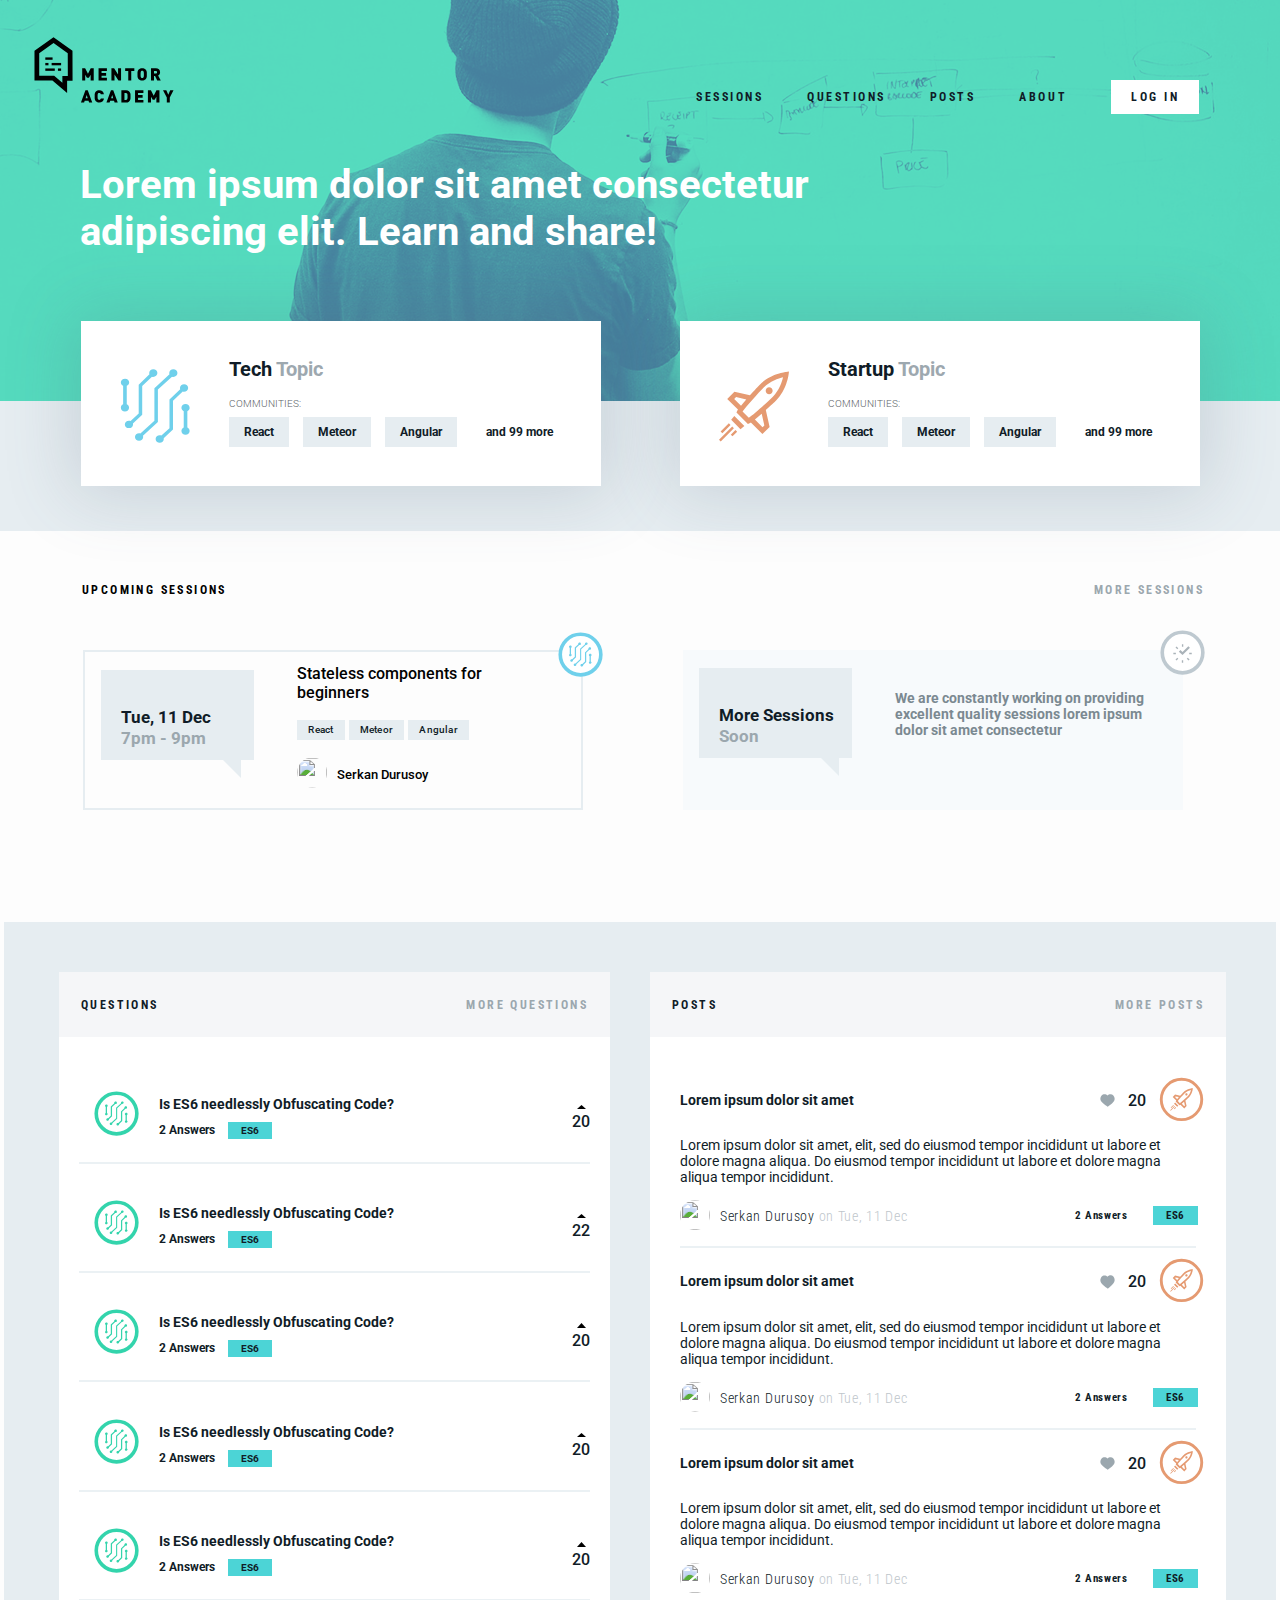
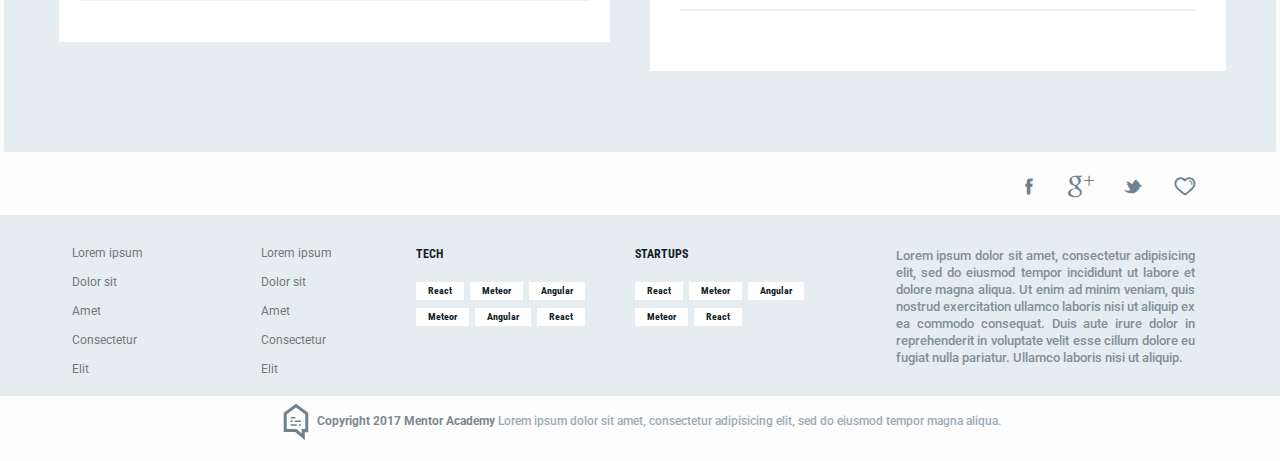
==== html-preview/index.html @ b0929d5f "All fixed. Till the possible help from Michal" ====
<html>
  <head>
    <meta charset="utf-8">
    <meta http-equiv="X-UA-Compatible" content="IE=edge">
    <meta name="viewport" content="width=device-width, initial-scale=1">

    <title>MentorAcademy prototype v4</title>
    <meta name="description" content="MentorAcademy's HTML prototype v4">

    <link rel="stylesheet" href="../css/style.css">

  </head>

  <body>
<header class="layout--header container-fluid">
  <div class="container-fluid">
    <div class="row">
      <div class="col-xs-12 col-sm-5">
        <div class="box">
          <a href="/" class="logo" title="Home"></a>
        </div>
      </div>
      <div class="col-sm-7 col-xs-12">
        <div class="box">
          <nav class="nav-horizontal">
            <a class="nav-horizontal__link" href="#">sessions</a>
            <a class="nav-horizontal__link" href="#">questions</a>
            <a class="nav-horizontal__link" href="#">posts</a>
            <a class="nav-horizontal__link" href="#">about</a>
            <a class="nav-horizontal__link" id="head_login" href="#">log in</a>
          </nav>
        </div>
      </div>
    </div>
    <div class="row">
      <div class="col-lg-9 col-md-10 col-sm-12 col-xs-12">
        <p id="slogan">Lorem ipsum dolor sit amet consectetur adipiscing elit. Learn and share!</p>
      </div>
    </div>
  </div>
</header>

<div class="container-fluid header_bottom">
  <div class="internal">
    <!-- <div class=""> -->
      <div class="row">
        <div class="col-lg-5 col-md-5 col-sm-5 col-xs-12 col-md-offset-1 col-sm-offset-1 col-xs-offset-0 header_info_box left">
            <img src="../images/svg/icon1.svg" />
            <h2>Tech <span>Topic</span></h2>
            <p>communities:</p>
            <ul>
              <li class="tra">React</li>
              <li class="tra">Meteor</li>
              <li class="tra">Angular</li>
              <li class="tra">and 99 more</li>
            </ul>
        </div>
        <div class="col-lg-5 col-md-5 col-sm-5 col-xs-12 header_info_box right">
              <img src="../images/svg/icon2.svg" />
              <h2>Startup <span>Topic</span></h2>
              <p>communities:</p>
              <ul>
                <li class="tra">React</li>
                <li class="tra">Meteor</li>
                <li class="tra">Angular</li>
                <li class="tra">and 99 more</li>
              </ul>
        </div>
      </div>
    </div>
  </div>

<main class="container-fluid">

  <div class="container-fluid">
  <!-- <div class="row middle-sm sessions-nav"> -->
    <div class="row sessions-nav">
      <div class="col-lg-6 col-md-6 col-sm-6 col-xs-6 left">
        <span>upcoming sessions</span>
      </div>
      <div class="col-lg-6 col-md-6 col-sm-6 col-sm-offset-5 col-xs-6 text-right right">
        <span>more sessions</span>
      </div>
    </div>

    <div class="row">
      <div class="col-md-5 col-sm-5 s-block-left">
        <div class="col-md-12">
          <img src="../images/svg/icon3.svg" alt="" class="icon" />
          <div class="balloon">
            <p>Tue, 11 Dec <br /><span>7pm - 9pm</span></p>
          </div>
          <div class="info">
            <h4>Stateless components for beginners</h4>
            <ul>
              <li>react</li>
              <li>meteor</li>
              <li>angular</li>
            </ul>
            <div class="author">
              <img src="https://s3-us-west-2.amazonaws.com/s.cdpn.io/3/Harry-Potter-1-.jpg" alt="" class="avatar" />
              <p class="author">Serkan Durusoy</p>
            </div>
          </div>
        </div>
      </div>

        <div class="col-md-5 col-md-offset-1 col-sm-5 s-block-right">
          <div class="col-md-12">
          <img src="../images/svg/icon4.svg" alt="" class="icon" />
          <div class="balloon">
            <p>More Sessions<br /><span>Soon</span></p>
          </div>
          <div class="info">
            <p>We are constantly working on providing excellent quality sessions lorem ipsum dolor sit amet consectetur</p>
          </div>
      </div>
      </div>

    </div>
  </div>

  <div class="container-fluid layout--content">
      <div class="box">
          <div class="row">
            <!-- QUESTIONS block -->
            <div class="qp-block col-lg-6 col-md-6 col-sm-6 col-xs-12">
              <div class="qp-l-block">
                <div class="header">
                  <p class="left">questions</p>
                  <p class="right">more questions</p>
                </div>

                <ul class="questions--list">
                  <li class="q--item">
                    <div class="icon">
                      <img src="../images/svg/icon5.svg" alt="" />
                    </div>
                    <div class="content">
                      <p class="q-title">Is ES6 needlessly Obfuscating Code?</p>
                      <p class="q-answers">2 Answers <span>ES6</span></p>
                    </div>
                    <div class="vote">
                        <img src="../images/svg/vote_up.svg" alt="">
                        <p>20</p>
                    </div>
                  </li>
                  <li class="q--item">
                    <div class="icon">
                      <img src="../images/svg/icon5.svg" alt="" />
                    </div>
                    <div class="content">
                      <p class="q-title">Is ES6 needlessly Obfuscating Code?</p>
                      <p class="q-answers">2 Answers <span>ES6</span></p>
                    </div>
                    <div class="vote">
                        <img src="../images/svg/vote_up.svg" alt="">
                        <p>22</p>
                    </div>
                  </li>
                  <li class="q--item">
                    <div class="icon">
                      <img src="../images/svg/icon5.svg" alt="" />
                    </div>
                    <div class="content">
                      <p class="q-title">Is ES6 needlessly Obfuscating Code?</p>
                      <p class="q-answers">2 Answers <span>ES6</span></p>
                    </div>
                    <div class="vote">
                        <img src="../images/svg/vote_up.svg" alt="">
                        <p>20</p>
                    </div>
                  </li>
                  <li class="q--item">
                    <div class="icon">
                      <img src="../images/svg/icon5.svg" alt="" />
                    </div>
                    <div class="content">
                      <p class="q-title">Is ES6 needlessly Obfuscating Code?</p>
                      <p class="q-answers">2 Answers <span>ES6</span></p>
                    </div>
                    <div class="vote">
                        <img src="../images/svg/vote_up.svg" alt="">
                        <p>20</p>
                    </div>
                  </li>
                  <li class="q--item">
                    <div class="icon">
                      <img src="../images/svg/icon5.svg" alt="" />
                    </div>
                    <div class="content">
                      <p class="q-title">Is ES6 needlessly Obfuscating Code?</p>
                      <p class="q-answers">2 Answers <span>ES6</span></p>
                    </div>
                    <div class="vote">
                        <img src="../images/svg/vote_up.svg" alt="">
                        <p>20</p>
                    </div>
                  </li>

                </ul>

              </div>
            </div>

            <!-- POSTS block -->
            <div class="qp-block col-lg-6 col-md-6 col-sm-6 col-xs-12">
              <div class="qp-r-block">
                <div class="header">
                  <p class="left">posts</p>
                  <p class="right">more posts</p>
                </div>

                <ul class="posts--list">
                  <li class="p--item">
                    <div class="content new_version">
                      <div class="row">
                        <div class="col-xs-12 col-sm-6 col-md-9"><p class="p-title">Lorem ipsum dolor sit amet</p></div>
                        <div class="col-xs-12 col-sm-6 col-md-3 upper_infogroup">
                          <!-- <div class="heart"><img src="../images/svg/heart.svg" /></div>
                          <div class="count"><span>20</span></div>
                          <div class="icon"><img src="../images/svg/icon6.svg" alt="" /></div> -->
                          <span class="right_upper_block">
                            <span class="heart"><img src="../images/svg/heart.svg" /></span>
                            <span class="count">20</span>
                            <span class="icon"><img src="../images/svg/icon6.svg" alt="" /></span>
                          </span>

                        </div>
                      </div>
                      <div class="row">
                        <div class="col-xs-12 col-sm-12 col-md-12 col-lg-12">
                          <p class="p-descr">Lorem ipsum dolor sit amet, elit, sed do eiusmod tempor incididunt ut labore et dolore magna aliqua. Do eiusmod tempor incididunt ut labore et dolore magna aliqua tempor incididunt.</p>
                        </div>
                      </div>
                      <div class="row">
                        <div class="col-xs-12 col-sm-12 col-md-12 col-lg-12">
                          <div class="bottom">
                            <img src="https://s3-us-west-2.amazonaws.com/s.cdpn.io/3/Harry-Potter-1-.jpg" alt="" class="avatar" />
                            <p class="author">Serkan Durusoy <span class="date">on Tue, 11 Dec</span><span class="combo"><span class="answers">2 Answers</span><span class="tags">es6</span></span></p>
                          </div>
                        </div>
                      </div>

                    </div>
                  </li>
                  <li class="p--item">
                    <div class="content new_version">
                      <div class="row">
                        <div class="col-xs-12 col-sm-6 col-md-9"><p class="p-title">Lorem ipsum dolor sit amet</p></div>
                        <div class="col-xs-12 col-sm-6 col-md-3 upper_infogroup">
                          <span class="right_upper_block">
                            <span class="heart"><img src="../images/svg/heart.svg" /></span>
                            <span class="count">20</span>
                            <span class="icon"><img src="../images/svg/icon6.svg" alt="" /></span>
                          </span>

                        </div>
                      </div>
                      <div class="row">
                        <div class="col-xs-12 col-sm-12 col-md-12 col-lg-12">
                          <p class="p-descr">Lorem ipsum dolor sit amet, elit, sed do eiusmod tempor incididunt ut labore et dolore magna aliqua. Do eiusmod tempor incididunt ut labore et dolore magna aliqua tempor incididunt.</p>
                        </div>
                      </div>
                      <div class="row">
                        <div class="col-xs-12 col-sm-12 col-md-12 col-lg-12">
                          <div class="bottom">
                            <img src="https://s3-us-west-2.amazonaws.com/s.cdpn.io/3/Harry-Potter-1-.jpg" alt="" class="avatar" />
                            <p class="author">Serkan Durusoy <span class="date">on Tue, 11 Dec</span><span class="combo"><span class="answers">2 Answers</span><span class="tags">es6</span></span></p>
                          </div>
                        </div>
                      </div>

                    </div>
                  </li>
                  <li class="p--item">
                    <div class="content new_version">
                      <div class="row">
                        <div class="col-xs-12 col-sm-6 col-md-9"><p class="p-title">Lorem ipsum dolor sit amet</p></div>
                        <div class="col-xs-12 col-sm-6 col-md-3 upper_infogroup">
                          <span class="right_upper_block">
                            <span class="heart"><img src="../images/svg/heart.svg" /></span>
                            <span class="count">20</span>
                            <span class="icon"><img src="../images/svg/icon6.svg" alt="" /></span>
                          </span>

                        </div>
                      </div>
                      <div class="row">
                        <div class="col-xs-12 col-sm-12 col-md-12 col-lg-12">
                          <p class="p-descr">Lorem ipsum dolor sit amet, elit, sed do eiusmod tempor incididunt ut labore et dolore magna aliqua. Do eiusmod tempor incididunt ut labore et dolore magna aliqua tempor incididunt.</p>
                        </div>
                      </div>
                      <div class="row">
                        <div class="col-xs-12 col-sm-12 col-md-12 col-lg-12">
                          <div class="bottom">
                            <img src="https://s3-us-west-2.amazonaws.com/s.cdpn.io/3/Harry-Potter-1-.jpg" alt="" class="avatar" />
                            <p class="author">Serkan Durusoy <span class="date">on Tue, 11 Dec</span><span class="combo"><span class="answers">2 Answers</span><span class="tags">es6</span></span></p>
                          </div>
                        </div>
                      </div>

                    </div>
                  </li>


                </ul>

            </div>
            <!--  end of POSTS block -->
          </div>
          </div>

      </div>

  </div>

</main>

<!-- <div class="designs designs--index"></div> -->

<div class="container-fluid">
  <div class="row">
      <div class="col-lg-offset-9 col-lg-3 col-md-offset-9 col-md-3 col-sm-offset-7 col-sm-5 col-xs-12">
        <nav class="social-links">
          <a href="https://www.facebook.com/" class="social-links__link" target="_blank">
            <i class="icon icon--social-facebook"></i>
          </a>
          <a href="https://plus.google.com/" class="social-links__link" target="_blank">
            <i class="icon icon--social-gplus"></i>
          </a>
          <a href="https://twitter.com/" class="social-links__link" target="_blank">
            <i class="icon icon--social-twitter"></i>
          </a>
          <a href="https://vimeo.com/" class="social-links__link" target="_blank">
            <i class="icon icon--heart"></i>
          </a>
        </nav>
  </div>
</div>
</div>

<footer class="layout--footer">
  <div class="container-fluid footer_internal">
    <div class="row">
      <!-- <nav class="nav-vertical col-xs-6 col-sm-2 col-md-2 col-lg-1 col-sm-offset-1 col-md-offset-0 col-lg-offset-0"> -->
      <nav class="nav-vertical first col-xs-6 col-sm-2 col-md-2 col-lg-1">
        <a class="nav-vertical__link" href="#">Lorem ipsum</a>
        <a class="nav-vertical__link" href="#">Dolor sit</a>
        <a class="nav-vertical__link" href="#">Amet</a>
        <a class="nav-vertical__link" href="#">Consectetur</a>
        <a class="nav-vertical__link" href="#">Elit</a>
      </nav>
      <nav class="nav-vertical second col-xs-6 col-sm-2 col-md-2 col-lg-1 col-lg-offset-1">
        <a class="nav-vertical__link" href="#">Lorem ipsum</a>
        <a class="nav-vertical__link" href="#">Dolor sit</a>
        <a class="nav-vertical__link" href="#">Amet</a>
        <a class="nav-vertical__link" href="#">Consectetur</a>
        <a class="nav-vertical__link" href="#">Elit</a>
      </nav>
      <div class="footer_tag_box tech col-xs-6 col-sm-2 col-md-2 col-lg-2 col-lg-offset-1">
        <h4>tech</h4>
        <ul>
          <li class="trr">React</li>
          <li class="trr">Meteor</li>
          <li class="trr">Angular</li>
          <li class="trr">Meteor</li>
          <li class="trr">Angular</li>
          <li class="trr">React</li>
        </ul>
      </div>
      <div class="footer_tag_box startup col-xs-6 col-sm-2 col-md-2 col-lg-2">
        <h4>startups</h4>
        <ul>
          <li class="trr">React</li>
          <li class="trr">Meteor</li>
          <li class="trr">Angular</li>
          <li class="trr">Meteor</li>
          <li class="trr">React</li>
        </ul>
      </div>
      <div class="col-xs-12 col-sm-12 col-md-12 col-lg-4 footer_paragraph">
      <div id="row">
          <div id="footer_right_par" class="col-lg-offset-2 col-lg-10">
              <p>Lorem ipsum dolor sit amet, consectetur adipisicing elit, sed do eiusmod tempor incididunt ut labore et dolore magna aliqua. Ut enim ad minim veniam, quis nostrud exercitation ullamco laboris nisi ut aliquip ex ea commodo consequat. Duis aute irure dolor in reprehenderit in voluptate velit esse cillum dolore eu fugiat nulla pariatur. Ullamco laboris nisi ut aliquip.</p>
          </div>
        </div>
      </div>
    </div>
  </div>
</footer>

<div class="container-fluid text-center">
  <div class="row">
    <div class="col-sm-12 col-xm-12 col-md-12 col-lg-12">
      <p id="copyright"><img id="footer_logo" src="../images/svg/ma_logo_icon.svg" alt=""><span>Copyright 2017 Mentor Academy</span> Lorem ipsum dolor sit amet, consectetur adipisicing elit, sed do eiusmod tempor magna aliqua.</p>
    </div>
  </div>
</div>
    <script>document.write('<script src="http://' + (location.host || 'localhost').split(':')[0] + ':35729/livereload.js?snipver=1"></' + 'script>')</script>
    <script src="../js/design-toggler.js"></script>
  </body>
</html>
---- css/style.css ----
@import "https://cdnjs.cloudflare.com/ajax/libs/normalize/4.2.0/normalize.min.css";@import url(https://fonts.googleapis.com/css?family=Roboto:300,400,500,700&subset=latin,greek,greek-ext);@import url(https://fonts.googleapis.com/css?family=Roboto+Condensed:400,300&subset=latin,greek);@import url(https://fonts.googleapis.com/css?family=Roboto+Slab:400,700&subset=latin,greek-ext,greek);.clearfix{clear:both;position:relative}.center-block{display:block;margin-left:auto;margin-right:auto}.pull-right{float:right !important}.pull-left{float:left !important}.text-left{text-align:left}.text-right{text-align:right}.text-center{text-align:center}.text-justify{text-align:justify}.hidden{display:none}.full-width{width:100%}.inline *{display:inline !important}@-ms-viewport{width:device-width}.visible-xs{display:none !important}.visible-sm{display:none !important}.visible-md{display:none !important}.visible-lg{display:none !important}.visible-xs-block,.visible-xs-inline,.visible-xs-inline-block,.visible-sm-block,.visible-sm-inline,.visible-sm-inline-block,.visible-md-block,.visible-md-inline,.visible-md-inline-block,.visible-lg-block,.visible-lg-inline,.visible-lg-inline-block{display:none !important}@media (max-width: 47em){.visible-xs{display:block !important}table.visible-xs{display:table !important}tr.visible-xs{display:table-row !important}th.visible-xs,td.visible-xs{display:table-cell !important}}@media (max-width: 47em){.visible-xs-block{display:block !important}}@media (max-width: 47em){.visible-xs-inline{display:inline !important}}@media (max-width: 47em){.visible-xs-inline-block{display:inline-block !important}}@media (min-width: 48em) and (max-width: 61em){.visible-sm{display:block !important}table.visible-sm{display:table !important}tr.visible-sm{display:table-row !important}th.visible-sm,td.visible-sm{display:table-cell !important}}@media (min-width: 48em) and (max-width: 61em){.visible-sm-block{display:block !important}}@media (min-width: 48em) and (max-width: 61em){.visible-sm-inline{display:inline !important}}@media (min-width: 48em) and (max-width: 61em){.visible-sm-inline-block{display:inline-block !important}}@media (min-width: 62em) and (max-width: 74em){.visible-md{display:block !important}table.visible-md{display:table !important}tr.visible-md{display:table-row !important}th.visible-md,td.visible-md{display:table-cell !important}}@media (min-width: 62em) and (max-width: 74em){.visible-md-block{display:block !important}}@media (min-width: 62em) and (max-width: 74em){.visible-md-inline{display:inline !important}}@media (min-width: 62em) and (max-width: 74em){.visible-md-inline-block{display:inline-block !important}}@media (min-width: 75em){.visible-lg{display:block !important}table.visible-lg{display:table !important}tr.visible-lg{display:table-row !important}th.visible-lg,td.visible-lg{display:table-cell !important}}@media (min-width: 75em){.visible-lg-block{display:block !important}}@media (min-width: 75em){.visible-lg-inline{display:inline !important}}@media (min-width: 75em){.visible-lg-inline-block{display:inline-block !important}}@media (max-width: 47em){.hidden-xs{display:none !important}}@media (min-width: 48em) and (max-width: 61em){.hidden-sm{display:none !important}}@media (min-width: 62em) and (max-width: 74em){.hidden-md{display:none !important}}@media (min-width: 75em){.hidden-lg{display:none !important}}@media (max-width: 47em){.pull-xs-left{float:left !important}.pull-xs-right{float:right}.text-xs-left{text-align:left}.text-xs-right{text-align:right}.text-xs-center{text-align:center}.text-xs-justify{text-align:justify}}@media (min-width: 48em) and (max-width: 61em){.pull-sm-left{float:left !important}.pull-sm-right{float:right}.text-sm-left{text-align:left}.text-sm-right{text-align:right}.text-sm-center{text-align:center}.text-sm-justify{text-align:justify}}@media (min-width: 62em) and (max-width: 74em){.pull-md-left{float:left !important}.pull-md-right{float:right}.text-md-left{text-align:left}.text-md-right{text-align:right}.text-md-center{text-align:center}.text-md-justify{text-align:justify}}@media (min-width: 75em){.pull-lg-left{float:left !important}.pull-lg-right{float:right}.text-lg-left{text-align:left}.text-lg-right{text-align:right}.text-lg-center{text-align:center}.text-lg-justify{text-align:justify}}.wrapper{-webkit-box-sizing:border-box;box-sizing:border-box;max-width:1600px;margin:0 auto}.container-fluid{margin-right:auto;margin-left:auto;padding-right:1.5rem;padding-left:1.5rem}.row{-webkit-box-sizing:border-box;box-sizing:border-box;display:-webkit-box;display:-webkit-flex;display:-moz-flex;display:-ms-flexbox;display:flex;-webkit-box-flex:0;-webkit-flex:0 1 auto;-moz-flex:0 1 auto;-ms-flex:0 1 auto;flex:0 1 auto;-webkit-box-direction:normal;-webkit-box-orient:horizontal;-webkit-flex-direction:row;-moz-flex-direction:row;-ms-flex-direction:row;flex-direction:row;-webkit-flex-wrap:wrap;-ms-flex-wrap:wrap;flex-wrap:wrap;margin-right:-.5rem;margin-left:-.5rem}.row.reverse{-webkit-box-direction:reverse;-webkit-box-orient:horizontal;-webkit-flex-direction:row-reverse;-moz-flex-direction:row-reverse;-ms-flex-direction:row-reverse;flex-direction:row-reverse}.col.reverse{-webkit-box-direction:reverse;-webkit-box-orient:vertical;-webkit-flex-direction:column-reverse;-moz-flex-direction:column-reverse;-ms-flex-direction:column-reverse;flex-direction:column-reverse}.col-xs{-webkit-box-sizing:border-box;box-sizing:border-box;-webkit-box-flex:0;-webkit-flex-grow:0;-moz-flex-grow:0;-ms-flex-positive:0;flex-grow:0;-webkit-flex-shrink:0;-ms-flex-negative:0;flex-shrink:0;padding-right:.5rem;padding-left:.5rem;-webkit-flex-basis:auto;-ms-flex-preferred-size:auto;flex-basis:auto}.col-xs-1{-webkit-box-sizing:border-box;box-sizing:border-box;-webkit-box-flex:0;-webkit-flex-grow:0;-moz-flex-grow:0;-ms-flex-positive:0;flex-grow:0;-webkit-flex-shrink:0;-ms-flex-negative:0;flex-shrink:0;padding-right:.5rem;padding-left:.5rem;-webkit-flex-basis:8.33333%;-ms-flex-preferred-size:8.33333%;flex-basis:8.33333%;max-width:8.33333%}.col-xs-2{-webkit-box-sizing:border-box;box-sizing:border-box;-webkit-box-flex:0;-webkit-flex-grow:0;-moz-flex-grow:0;-ms-flex-positive:0;flex-grow:0;-webkit-flex-shrink:0;-ms-flex-negative:0;flex-shrink:0;padding-right:.5rem;padding-left:.5rem;-webkit-flex-basis:16.66667%;-ms-flex-preferred-size:16.66667%;flex-basis:16.66667%;max-width:16.66667%}.col-xs-3{-webkit-box-sizing:border-box;box-sizing:border-box;-webkit-box-flex:0;-webkit-flex-grow:0;-moz-flex-grow:0;-ms-flex-positive:0;flex-grow:0;-webkit-flex-shrink:0;-ms-flex-negative:0;flex-shrink:0;padding-right:.5rem;padding-left:.5rem;-webkit-flex-basis:25%;-ms-flex-preferred-size:25%;flex-basis:25%;max-width:25%}.col-xs-4{-webkit-box-sizing:border-box;box-sizing:border-box;-webkit-box-flex:0;-webkit-flex-grow:0;-moz-flex-grow:0;-ms-flex-positive:0;flex-grow:0;-webkit-flex-shrink:0;-ms-flex-negative:0;flex-shrink:0;padding-right:.5rem;padding-left:.5rem;-webkit-flex-basis:33.33333%;-ms-flex-preferred-size:33.33333%;flex-basis:33.33333%;max-width:33.33333%}.col-xs-5{-webkit-box-sizing:border-box;box-sizing:border-box;-webkit-box-flex:0;-webkit-flex-grow:0;-moz-flex-grow:0;-ms-flex-positive:0;flex-grow:0;-webkit-flex-shrink:0;-ms-flex-negative:0;flex-shrink:0;padding-right:.5rem;padding-left:.5rem;-webkit-flex-basis:41.66667%;-ms-flex-preferred-size:41.66667%;flex-basis:41.66667%;max-width:41.66667%}.col-xs-6{-webkit-box-sizing:border-box;box-sizing:border-box;-webkit-box-flex:0;-webkit-flex-grow:0;-moz-flex-grow:0;-ms-flex-positive:0;flex-grow:0;-webkit-flex-shrink:0;-ms-flex-negative:0;flex-shrink:0;padding-right:.5rem;padding-left:.5rem;-webkit-flex-basis:50%;-ms-flex-preferred-size:50%;flex-basis:50%;max-width:50%}.col-xs-7{-webkit-box-sizing:border-box;box-sizing:border-box;-webkit-box-flex:0;-webkit-flex-grow:0;-moz-flex-grow:0;-ms-flex-positive:0;flex-grow:0;-webkit-flex-shrink:0;-ms-flex-negative:0;flex-shrink:0;padding-right:.5rem;padding-left:.5rem;-webkit-flex-basis:58.33333%;-ms-flex-preferred-size:58.33333%;flex-basis:58.33333%;max-width:58.33333%}.col-xs-8{-webkit-box-sizing:border-box;box-sizing:border-box;-webkit-box-flex:0;-webkit-flex-grow:0;-moz-flex-grow:0;-ms-flex-positive:0;flex-grow:0;-webkit-flex-shrink:0;-ms-flex-negative:0;flex-shrink:0;padding-right:.5rem;padding-left:.5rem;-webkit-flex-basis:66.66667%;-ms-flex-preferred-size:66.66667%;flex-basis:66.66667%;max-width:66.66667%}.col-xs-9{-webkit-box-sizing:border-box;box-sizing:border-box;-webkit-box-flex:0;-webkit-flex-grow:0;-moz-flex-grow:0;-ms-flex-positive:0;flex-grow:0;-webkit-flex-shrink:0;-ms-flex-negative:0;flex-shrink:0;padding-right:.5rem;padding-left:.5rem;-webkit-flex-basis:75%;-ms-flex-preferred-size:75%;flex-basis:75%;max-width:75%}.col-xs-10{-webkit-box-sizing:border-box;box-sizing:border-box;-webkit-box-flex:0;-webkit-flex-grow:0;-moz-flex-grow:0;-ms-flex-positive:0;flex-grow:0;-webkit-flex-shrink:0;-ms-flex-negative:0;flex-shrink:0;padding-right:.5rem;padding-left:.5rem;-webkit-flex-basis:83.33333%;-ms-flex-preferred-size:83.33333%;flex-basis:83.33333%;max-width:83.33333%}.col-xs-11{-webkit-box-sizing:border-box;box-sizing:border-box;-webkit-box-flex:0;-webkit-flex-grow:0;-moz-flex-grow:0;-ms-flex-positive:0;flex-grow:0;-webkit-flex-shrink:0;-ms-flex-negative:0;flex-shrink:0;padding-right:.5rem;padding-left:.5rem;-webkit-flex-basis:91.66667%;-ms-flex-preferred-size:91.66667%;flex-basis:91.66667%;max-width:91.66667%}.col-xs-12{-webkit-box-sizing:border-box;box-sizing:border-box;-webkit-box-flex:0;-webkit-flex-grow:0;-moz-flex-grow:0;-ms-flex-positive:0;flex-grow:0;-webkit-flex-shrink:0;-ms-flex-negative:0;flex-shrink:0;padding-right:.5rem;padding-left:.5rem;-webkit-flex-basis:100%;-ms-flex-preferred-size:100%;flex-basis:100%;max-width:100%}.col-xs-offset-1{-webkit-box-sizing:border-box;box-sizing:border-box;-webkit-box-flex:0;-webkit-flex-grow:0;-moz-flex-grow:0;-ms-flex-positive:0;flex-grow:0;-webkit-flex-shrink:0;-ms-flex-negative:0;flex-shrink:0;padding-right:.5rem;padding-left:.5rem;margin-left:8.33333%}.col-xs-offset-2{-webkit-box-sizing:border-box;box-sizing:border-box;-webkit-box-flex:0;-webkit-flex-grow:0;-moz-flex-grow:0;-ms-flex-positive:0;flex-grow:0;-webkit-flex-shrink:0;-ms-flex-negative:0;flex-shrink:0;padding-right:.5rem;padding-left:.5rem;margin-left:16.66667%}.col-xs-offset-3{-webkit-box-sizing:border-box;box-sizing:border-box;-webkit-box-flex:0;-webkit-flex-grow:0;-moz-flex-grow:0;-ms-flex-positive:0;flex-grow:0;-webkit-flex-shrink:0;-ms-flex-negative:0;flex-shrink:0;padding-right:.5rem;padding-left:.5rem;margin-left:25%}.col-xs-offset-4{-webkit-box-sizing:border-box;box-sizing:border-box;-webkit-box-flex:0;-webkit-flex-grow:0;-moz-flex-grow:0;-ms-flex-positive:0;flex-grow:0;-webkit-flex-shrink:0;-ms-flex-negative:0;flex-shrink:0;padding-right:.5rem;padding-left:.5rem;margin-left:33.33333%}.col-xs-offset-5{-webkit-box-sizing:border-box;box-sizing:border-box;-webkit-box-flex:0;-webkit-flex-grow:0;-moz-flex-grow:0;-ms-flex-positive:0;flex-grow:0;-webkit-flex-shrink:0;-ms-flex-negative:0;flex-shrink:0;padding-right:.5rem;padding-left:.5rem;margin-left:41.66667%}.col-xs-offset-6{-webkit-box-sizing:border-box;box-sizing:border-box;-webkit-box-flex:0;-webkit-flex-grow:0;-moz-flex-grow:0;-ms-flex-positive:0;flex-grow:0;-webkit-flex-shrink:0;-ms-flex-negative:0;flex-shrink:0;padding-right:.5rem;padding-left:.5rem;margin-left:50%}.col-xs-offset-7{-webkit-box-sizing:border-box;box-sizing:border-box;-webkit-box-flex:0;-webkit-flex-grow:0;-moz-flex-grow:0;-ms-flex-positive:0;flex-grow:0;-webkit-flex-shrink:0;-ms-flex-negative:0;flex-shrink:0;padding-right:.5rem;padding-left:.5rem;margin-left:58.33333%}.col-xs-offset-8{-webkit-box-sizing:border-box;box-sizing:border-box;-webkit-box-flex:0;-webkit-flex-grow:0;-moz-flex-grow:0;-ms-flex-positive:0;flex-grow:0;-webkit-flex-shrink:0;-ms-flex-negative:0;flex-shrink:0;padding-right:.5rem;padding-left:.5rem;margin-left:66.66667%}.col-xs-offset-9{-webkit-box-sizing:border-box;box-sizing:border-box;-webkit-box-flex:0;-webkit-flex-grow:0;-moz-flex-grow:0;-ms-flex-positive:0;flex-grow:0;-webkit-flex-shrink:0;-ms-flex-negative:0;flex-shrink:0;padding-right:.5rem;padding-left:.5rem;margin-left:75%}.col-xs-offset-10{-webkit-box-sizing:border-box;box-sizing:border-box;-webkit-box-flex:0;-webkit-flex-grow:0;-moz-flex-grow:0;-ms-flex-positive:0;flex-grow:0;-webkit-flex-shrink:0;-ms-flex-negative:0;flex-shrink:0;padding-right:.5rem;padding-left:.5rem;margin-left:83.33333%}.col-xs-offset-11{-webkit-box-sizing:border-box;box-sizing:border-box;-webkit-box-flex:0;-webkit-flex-grow:0;-moz-flex-grow:0;-ms-flex-positive:0;flex-grow:0;-webkit-flex-shrink:0;-ms-flex-negative:0;flex-shrink:0;padding-right:.5rem;padding-left:.5rem;margin-left:91.66667%}.col-xs-offset-12{-webkit-box-sizing:border-box;box-sizing:border-box;-webkit-box-flex:0;-webkit-flex-grow:0;-moz-flex-grow:0;-ms-flex-positive:0;flex-grow:0;-webkit-flex-shrink:0;-ms-flex-negative:0;flex-shrink:0;padding-right:.5rem;padding-left:.5rem;margin-left:100%}.col-xs{-webkit-box-flex:1;-webkit-flex-grow:1;-moz-flex-grow:1;-ms-flex-positive:1;flex-grow:1;-webkit-flex-basis:0;-ms-flex-preferred-size:0;flex-basis:0;max-width:100%}.start-xs{-webkit-box-pack:start;-ms-flex-pack:start;-webkit-justify-content:flex-start;-moz-justify-content:flex-start;justify-content:flex-start;text-align:start}.center-xs{-webkit-box-pack:center;-ms-flex-pack:center;-webkit-justify-content:center;-moz-justify-content:center;justify-content:center;text-align:center}.end-xs{-webkit-box-pack:end;-ms-flex-pack:end;-webkit-justify-content:flex-end;-moz-justify-content:flex-end;justify-content:flex-end;text-align:end}.top-xs{-webkit-box-align:start;-ms-flex-align:start;-webkit-align-items:flex-start;-moz-align-items:flex-start;align-items:flex-start}.middle-xs{-webkit-box-align:center;-ms-flex-align:center;-webkit-align-items:center;-moz-align-items:center;align-items:center}.bottom-xs{-webkit-box-align:end;-ms-flex-align:end;-webkit-align-items:flex-end;-moz-align-items:flex-end;align-items:flex-end}.around-xs{-ms-flex-pack:distribute;-webkit-justify-content:space-around;-moz-justify-content:space-around;justify-content:space-around}.between-xs{-webkit-box-pack:justify;-ms-flex-pack:justify;-webkit-justify-content:space-between;-moz-justify-content:space-between;justify-content:space-between}.first-xs{-webkit-box-ordinal-group:0;-webkit-order:-1;-ms-flex-order:-1;order:-1}.last-xs{-webkit-box-ordinal-group:2;-webkit-order:1;-ms-flex-order:1;order:1}@media only screen and (min-width: 48em){.container{width:46rem}.col-sm{-webkit-box-sizing:border-box;box-sizing:border-box;-webkit-box-flex:0;-webkit-flex-grow:0;-moz-flex-grow:0;-ms-flex-positive:0;flex-grow:0;-webkit-flex-shrink:0;-ms-flex-negative:0;flex-shrink:0;padding-right:.5rem;padding-left:.5rem;-webkit-flex-basis:auto;-ms-flex-preferred-size:auto;flex-basis:auto}.col-sm-1{-webkit-box-sizing:border-box;box-sizing:border-box;-webkit-box-flex:0;-webkit-flex-grow:0;-moz-flex-grow:0;-ms-flex-positive:0;flex-grow:0;-webkit-flex-shrink:0;-ms-flex-negative:0;flex-shrink:0;padding-right:.5rem;padding-left:.5rem;-webkit-flex-basis:8.33333%;-ms-flex-preferred-size:8.33333%;flex-basis:8.33333%;max-width:8.33333%}.col-sm-2{-webkit-box-sizing:border-box;box-sizing:border-box;-webkit-box-flex:0;-webkit-flex-grow:0;-moz-flex-grow:0;-ms-flex-positive:0;flex-grow:0;-webkit-flex-shrink:0;-ms-flex-negative:0;flex-shrink:0;padding-right:.5rem;padding-left:.5rem;-webkit-flex-basis:16.66667%;-ms-flex-preferred-size:16.66667%;flex-basis:16.66667%;max-width:16.66667%}.col-sm-3{-webkit-box-sizing:border-box;box-sizing:border-box;-webkit-box-flex:0;-webkit-flex-grow:0;-moz-flex-grow:0;-ms-flex-positive:0;flex-grow:0;-webkit-flex-shrink:0;-ms-flex-negative:0;flex-shrink:0;padding-right:.5rem;padding-left:.5rem;-webkit-flex-basis:25%;-ms-flex-preferred-size:25%;flex-basis:25%;max-width:25%}.col-sm-4{-webkit-box-sizing:border-box;box-sizing:border-box;-webkit-box-flex:0;-webkit-flex-grow:0;-moz-flex-grow:0;-ms-flex-positive:0;flex-grow:0;-webkit-flex-shrink:0;-ms-flex-negative:0;flex-shrink:0;padding-right:.5rem;padding-left:.5rem;-webkit-flex-basis:33.33333%;-ms-flex-preferred-size:33.33333%;flex-basis:33.33333%;max-width:33.33333%}.col-sm-5{-webkit-box-sizing:border-box;box-sizing:border-box;-webkit-box-flex:0;-webkit-flex-grow:0;-moz-flex-grow:0;-ms-flex-positive:0;flex-grow:0;-webkit-flex-shrink:0;-ms-flex-negative:0;flex-shrink:0;padding-right:.5rem;padding-left:.5rem;-webkit-flex-basis:41.66667%;-ms-flex-preferred-size:41.66667%;flex-basis:41.66667%;max-width:41.66667%}.col-sm-6{-webkit-box-sizing:border-box;box-sizing:border-box;-webkit-box-flex:0;-webkit-flex-grow:0;-moz-flex-grow:0;-ms-flex-positive:0;flex-grow:0;-webkit-flex-shrink:0;-ms-flex-negative:0;flex-shrink:0;padding-right:.5rem;padding-left:.5rem;-webkit-flex-basis:50%;-ms-flex-preferred-size:50%;flex-basis:50%;max-width:50%}.col-sm-7{-webkit-box-sizing:border-box;box-sizing:border-box;-webkit-box-flex:0;-webkit-flex-grow:0;-moz-flex-grow:0;-ms-flex-positive:0;flex-grow:0;-webkit-flex-shrink:0;-ms-flex-negative:0;flex-shrink:0;padding-right:.5rem;padding-left:.5rem;-webkit-flex-basis:58.33333%;-ms-flex-preferred-size:58.33333%;flex-basis:58.33333%;max-width:58.33333%}.col-sm-8{-webkit-box-sizing:border-box;box-sizing:border-box;-webkit-box-flex:0;-webkit-flex-grow:0;-moz-flex-grow:0;-ms-flex-positive:0;flex-grow:0;-webkit-flex-shrink:0;-ms-flex-negative:0;flex-shrink:0;padding-right:.5rem;padding-left:.5rem;-webkit-flex-basis:66.66667%;-ms-flex-preferred-size:66.66667%;flex-basis:66.66667%;max-width:66.66667%}.col-sm-9{-webkit-box-sizing:border-box;box-sizing:border-box;-webkit-box-flex:0;-webkit-flex-grow:0;-moz-flex-grow:0;-ms-flex-positive:0;flex-grow:0;-webkit-flex-shrink:0;-ms-flex-negative:0;flex-shrink:0;padding-right:.5rem;padding-left:.5rem;-webkit-flex-basis:75%;-ms-flex-preferred-size:75%;flex-basis:75%;max-width:75%}.col-sm-10{-webkit-box-sizing:border-box;box-sizing:border-box;-webkit-box-flex:0;-webkit-flex-grow:0;-moz-flex-grow:0;-ms-flex-positive:0;flex-grow:0;-webkit-flex-shrink:0;-ms-flex-negative:0;flex-shrink:0;padding-right:.5rem;padding-left:.5rem;-webkit-flex-basis:83.33333%;-ms-flex-preferred-size:83.33333%;flex-basis:83.33333%;max-width:83.33333%}.col-sm-11{-webkit-box-sizing:border-box;box-sizing:border-box;-webkit-box-flex:0;-webkit-flex-grow:0;-moz-flex-grow:0;-ms-flex-positive:0;flex-grow:0;-webkit-flex-shrink:0;-ms-flex-negative:0;flex-shrink:0;padding-right:.5rem;padding-left:.5rem;-webkit-flex-basis:91.66667%;-ms-flex-preferred-size:91.66667%;flex-basis:91.66667%;max-width:91.66667%}.col-sm-12{-webkit-box-sizing:border-box;box-sizing:border-box;-webkit-box-flex:0;-webkit-flex-grow:0;-moz-flex-grow:0;-ms-flex-positive:0;flex-grow:0;-webkit-flex-shrink:0;-ms-flex-negative:0;flex-shrink:0;padding-right:.5rem;padding-left:.5rem;-webkit-flex-basis:100%;-ms-flex-preferred-size:100%;flex-basis:100%;max-width:100%}.col-sm-offset-1{-webkit-box-sizing:border-box;box-sizing:border-box;-webkit-box-flex:0;-webkit-flex-grow:0;-moz-flex-grow:0;-ms-flex-positive:0;flex-grow:0;-webkit-flex-shrink:0;-ms-flex-negative:0;flex-shrink:0;padding-right:.5rem;padding-left:.5rem;margin-left:8.33333%}.col-sm-offset-2{-webkit-box-sizing:border-box;box-sizing:border-box;-webkit-box-flex:0;-webkit-flex-grow:0;-moz-flex-grow:0;-ms-flex-positive:0;flex-grow:0;-webkit-flex-shrink:0;-ms-flex-negative:0;flex-shrink:0;padding-right:.5rem;padding-left:.5rem;margin-left:16.66667%}.col-sm-offset-3{-webkit-box-sizing:border-box;box-sizing:border-box;-webkit-box-flex:0;-webkit-flex-grow:0;-moz-flex-grow:0;-ms-flex-positive:0;flex-grow:0;-webkit-flex-shrink:0;-ms-flex-negative:0;flex-shrink:0;padding-right:.5rem;padding-left:.5rem;margin-left:25%}.col-sm-offset-4{-webkit-box-sizing:border-box;box-sizing:border-box;-webkit-box-flex:0;-webkit-flex-grow:0;-moz-flex-grow:0;-ms-flex-positive:0;flex-grow:0;-webkit-flex-shrink:0;-ms-flex-negative:0;flex-shrink:0;padding-right:.5rem;padding-left:.5rem;margin-left:33.33333%}.col-sm-offset-5{-webkit-box-sizing:border-box;box-sizing:border-box;-webkit-box-flex:0;-webkit-flex-grow:0;-moz-flex-grow:0;-ms-flex-positive:0;flex-grow:0;-webkit-flex-shrink:0;-ms-flex-negative:0;flex-shrink:0;padding-right:.5rem;padding-left:.5rem;margin-left:41.66667%}.col-sm-offset-6{-webkit-box-sizing:border-box;box-sizing:border-box;-webkit-box-flex:0;-webkit-flex-grow:0;-moz-flex-grow:0;-ms-flex-positive:0;flex-grow:0;-webkit-flex-shrink:0;-ms-flex-negative:0;flex-shrink:0;padding-right:.5rem;padding-left:.5rem;margin-left:50%}.col-sm-offset-7{-webkit-box-sizing:border-box;box-sizing:border-box;-webkit-box-flex:0;-webkit-flex-grow:0;-moz-flex-grow:0;-ms-flex-positive:0;flex-grow:0;-webkit-flex-shrink:0;-ms-flex-negative:0;flex-shrink:0;padding-right:.5rem;padding-left:.5rem;margin-left:58.33333%}.col-sm-offset-8{-webkit-box-sizing:border-box;box-sizing:border-box;-webkit-box-flex:0;-webkit-flex-grow:0;-moz-flex-grow:0;-ms-flex-positive:0;flex-grow:0;-webkit-flex-shrink:0;-ms-flex-negative:0;flex-shrink:0;padding-right:.5rem;padding-left:.5rem;margin-left:66.66667%}.col-sm-offset-9{-webkit-box-sizing:border-box;box-sizing:border-box;-webkit-box-flex:0;-webkit-flex-grow:0;-moz-flex-grow:0;-ms-flex-positive:0;flex-grow:0;-webkit-flex-shrink:0;-ms-flex-negative:0;flex-shrink:0;padding-right:.5rem;padding-left:.5rem;margin-left:75%}.col-sm-offset-10{-webkit-box-sizing:border-box;box-sizing:border-box;-webkit-box-flex:0;-webkit-flex-grow:0;-moz-flex-grow:0;-ms-flex-positive:0;flex-grow:0;-webkit-flex-shrink:0;-ms-flex-negative:0;flex-shrink:0;padding-right:.5rem;padding-left:.5rem;margin-left:83.33333%}.col-sm-offset-11{-webkit-box-sizing:border-box;box-sizing:border-box;-webkit-box-flex:0;-webkit-flex-grow:0;-moz-flex-grow:0;-ms-flex-positive:0;flex-grow:0;-webkit-flex-shrink:0;-ms-flex-negative:0;flex-shrink:0;padding-right:.5rem;padding-left:.5rem;margin-left:91.66667%}.col-sm-offset-12{-webkit-box-sizing:border-box;box-sizing:border-box;-webkit-box-flex:0;-webkit-flex-grow:0;-moz-flex-grow:0;-ms-flex-positive:0;flex-grow:0;-webkit-flex-shrink:0;-ms-flex-negative:0;flex-shrink:0;padding-right:.5rem;padding-left:.5rem;margin-left:100%}.col-sm{-webkit-box-flex:1;-webkit-flex-grow:1;-moz-flex-grow:1;-ms-flex-positive:1;flex-grow:1;-webkit-flex-basis:0;-ms-flex-preferred-size:0;flex-basis:0;max-width:100%}.start-sm{-webkit-box-pack:start;-ms-flex-pack:start;-webkit-justify-content:flex-start;-moz-justify-content:flex-start;justify-content:flex-start;text-align:start}.center-sm{-webkit-box-pack:center;-ms-flex-pack:center;-webkit-justify-content:center;-moz-justify-content:center;justify-content:center;text-align:center}.end-sm{-webkit-box-pack:end;-ms-flex-pack:end;-webkit-justify-content:flex-end;-moz-justify-content:flex-end;justify-content:flex-end;text-align:end}.top-sm{-webkit-box-align:start;-ms-flex-align:start;-webkit-align-items:flex-start;-moz-align-items:flex-start;align-items:flex-start}.middle-sm{-webkit-box-align:center;-ms-flex-align:center;-webkit-align-items:center;-moz-align-items:center;align-items:center}.bottom-sm{-webkit-box-align:end;-ms-flex-align:end;-webkit-align-items:flex-end;-moz-align-items:flex-end;align-items:flex-end}.around-sm{-ms-flex-pack:distribute;-webkit-justify-content:space-around;-moz-justify-content:space-around;justify-content:space-around}.between-sm{-webkit-box-pack:justify;-ms-flex-pack:justify;-webkit-justify-content:space-between;-moz-justify-content:space-between;justify-content:space-between}.first-sm{-webkit-box-ordinal-group:0;-webkit-order:-1;-ms-flex-order:-1;order:-1}.last-sm{-webkit-box-ordinal-group:2;-webkit-order:1;-ms-flex-order:1;order:1}}@media only screen and (min-width: 62em){.container{width:61rem}.col-md{-webkit-box-sizing:border-box;box-sizing:border-box;-webkit-box-flex:0;-webkit-flex-grow:0;-moz-flex-grow:0;-ms-flex-positive:0;flex-grow:0;-webkit-flex-shrink:0;-ms-flex-negative:0;flex-shrink:0;padding-right:.5rem;padding-left:.5rem;-webkit-flex-basis:auto;-ms-flex-preferred-size:auto;flex-basis:auto}.col-md-1{-webkit-box-sizing:border-box;box-sizing:border-box;-webkit-box-flex:0;-webkit-flex-grow:0;-moz-flex-grow:0;-ms-flex-positive:0;flex-grow:0;-webkit-flex-shrink:0;-ms-flex-negative:0;flex-shrink:0;padding-right:.5rem;padding-left:.5rem;-webkit-flex-basis:8.33333%;-ms-flex-preferred-size:8.33333%;flex-basis:8.33333%;max-width:8.33333%}.col-md-2{-webkit-box-sizing:border-box;box-sizing:border-box;-webkit-box-flex:0;-webkit-flex-grow:0;-moz-flex-grow:0;-ms-flex-positive:0;flex-grow:0;-webkit-flex-shrink:0;-ms-flex-negative:0;flex-shrink:0;padding-right:.5rem;padding-left:.5rem;-webkit-flex-basis:16.66667%;-ms-flex-preferred-size:16.66667%;flex-basis:16.66667%;max-width:16.66667%}.col-md-3{-webkit-box-sizing:border-box;box-sizing:border-box;-webkit-box-flex:0;-webkit-flex-grow:0;-moz-flex-grow:0;-ms-flex-positive:0;flex-grow:0;-webkit-flex-shrink:0;-ms-flex-negative:0;flex-shrink:0;padding-right:.5rem;padding-left:.5rem;-webkit-flex-basis:25%;-ms-flex-preferred-size:25%;flex-basis:25%;max-width:25%}.col-md-4{-webkit-box-sizing:border-box;box-sizing:border-box;-webkit-box-flex:0;-webkit-flex-grow:0;-moz-flex-grow:0;-ms-flex-positive:0;flex-grow:0;-webkit-flex-shrink:0;-ms-flex-negative:0;flex-shrink:0;padding-right:.5rem;padding-left:.5rem;-webkit-flex-basis:33.33333%;-ms-flex-preferred-size:33.33333%;flex-basis:33.33333%;max-width:33.33333%}.col-md-5{-webkit-box-sizing:border-box;box-sizing:border-box;-webkit-box-flex:0;-webkit-flex-grow:0;-moz-flex-grow:0;-ms-flex-positive:0;flex-grow:0;-webkit-flex-shrink:0;-ms-flex-negative:0;flex-shrink:0;padding-right:.5rem;padding-left:.5rem;-webkit-flex-basis:41.66667%;-ms-flex-preferred-size:41.66667%;flex-basis:41.66667%;max-width:41.66667%}.col-md-6{-webkit-box-sizing:border-box;box-sizing:border-box;-webkit-box-flex:0;-webkit-flex-grow:0;-moz-flex-grow:0;-ms-flex-positive:0;flex-grow:0;-webkit-flex-shrink:0;-ms-flex-negative:0;flex-shrink:0;padding-right:.5rem;padding-left:.5rem;-webkit-flex-basis:50%;-ms-flex-preferred-size:50%;flex-basis:50%;max-width:50%}.col-md-7{-webkit-box-sizing:border-box;box-sizing:border-box;-webkit-box-flex:0;-webkit-flex-grow:0;-moz-flex-grow:0;-ms-flex-positive:0;flex-grow:0;-webkit-flex-shrink:0;-ms-flex-negative:0;flex-shrink:0;padding-right:.5rem;padding-left:.5rem;-webkit-flex-basis:58.33333%;-ms-flex-preferred-size:58.33333%;flex-basis:58.33333%;max-width:58.33333%}.col-md-8{-webkit-box-sizing:border-box;box-sizing:border-box;-webkit-box-flex:0;-webkit-flex-grow:0;-moz-flex-grow:0;-ms-flex-positive:0;flex-grow:0;-webkit-flex-shrink:0;-ms-flex-negative:0;flex-shrink:0;padding-right:.5rem;padding-left:.5rem;-webkit-flex-basis:66.66667%;-ms-flex-preferred-size:66.66667%;flex-basis:66.66667%;max-width:66.66667%}.col-md-9{-webkit-box-sizing:border-box;box-sizing:border-box;-webkit-box-flex:0;-webkit-flex-grow:0;-moz-flex-grow:0;-ms-flex-positive:0;flex-grow:0;-webkit-flex-shrink:0;-ms-flex-negative:0;flex-shrink:0;padding-right:.5rem;padding-left:.5rem;-webkit-flex-basis:75%;-ms-flex-preferred-size:75%;flex-basis:75%;max-width:75%}.col-md-10{-webkit-box-sizing:border-box;box-sizing:border-box;-webkit-box-flex:0;-webkit-flex-grow:0;-moz-flex-grow:0;-ms-flex-positive:0;flex-grow:0;-webkit-flex-shrink:0;-ms-flex-negative:0;flex-shrink:0;padding-right:.5rem;padding-left:.5rem;-webkit-flex-basis:83.33333%;-ms-flex-preferred-size:83.33333%;flex-basis:83.33333%;max-width:83.33333%}.col-md-11{-webkit-box-sizing:border-box;box-sizing:border-box;-webkit-box-flex:0;-webkit-flex-grow:0;-moz-flex-grow:0;-ms-flex-positive:0;flex-grow:0;-webkit-flex-shrink:0;-ms-flex-negative:0;flex-shrink:0;padding-right:.5rem;padding-left:.5rem;-webkit-flex-basis:91.66667%;-ms-flex-preferred-size:91.66667%;flex-basis:91.66667%;max-width:91.66667%}.col-md-12{-webkit-box-sizing:border-box;box-sizing:border-box;-webkit-box-flex:0;-webkit-flex-grow:0;-moz-flex-grow:0;-ms-flex-positive:0;flex-grow:0;-webkit-flex-shrink:0;-ms-flex-negative:0;flex-shrink:0;padding-right:.5rem;padding-left:.5rem;-webkit-flex-basis:100%;-ms-flex-preferred-size:100%;flex-basis:100%;max-width:100%}.col-md-offset-1{-webkit-box-sizing:border-box;box-sizing:border-box;-webkit-box-flex:0;-webkit-flex-grow:0;-moz-flex-grow:0;-ms-flex-positive:0;flex-grow:0;-webkit-flex-shrink:0;-ms-flex-negative:0;flex-shrink:0;padding-right:.5rem;padding-left:.5rem;margin-left:8.33333%}.col-md-offset-2{-webkit-box-sizing:border-box;box-sizing:border-box;-webkit-box-flex:0;-webkit-flex-grow:0;-moz-flex-grow:0;-ms-flex-positive:0;flex-grow:0;-webkit-flex-shrink:0;-ms-flex-negative:0;flex-shrink:0;padding-right:.5rem;padding-left:.5rem;margin-left:16.66667%}.col-md-offset-3{-webkit-box-sizing:border-box;box-sizing:border-box;-webkit-box-flex:0;-webkit-flex-grow:0;-moz-flex-grow:0;-ms-flex-positive:0;flex-grow:0;-webkit-flex-shrink:0;-ms-flex-negative:0;flex-shrink:0;padding-right:.5rem;padding-left:.5rem;margin-left:25%}.col-md-offset-4{-webkit-box-sizing:border-box;box-sizing:border-box;-webkit-box-flex:0;-webkit-flex-grow:0;-moz-flex-grow:0;-ms-flex-positive:0;flex-grow:0;-webkit-flex-shrink:0;-ms-flex-negative:0;flex-shrink:0;padding-right:.5rem;padding-left:.5rem;margin-left:33.33333%}.col-md-offset-5{-webkit-box-sizing:border-box;box-sizing:border-box;-webkit-box-flex:0;-webkit-flex-grow:0;-moz-flex-grow:0;-ms-flex-positive:0;flex-grow:0;-webkit-flex-shrink:0;-ms-flex-negative:0;flex-shrink:0;padding-right:.5rem;padding-left:.5rem;margin-left:41.66667%}.col-md-offset-6{-webkit-box-sizing:border-box;box-sizing:border-box;-webkit-box-flex:0;-webkit-flex-grow:0;-moz-flex-grow:0;-ms-flex-positive:0;flex-grow:0;-webkit-flex-shrink:0;-ms-flex-negative:0;flex-shrink:0;padding-right:.5rem;padding-left:.5rem;margin-left:50%}.col-md-offset-7{-webkit-box-sizing:border-box;box-sizing:border-box;-webkit-box-flex:0;-webkit-flex-grow:0;-moz-flex-grow:0;-ms-flex-positive:0;flex-grow:0;-webkit-flex-shrink:0;-ms-flex-negative:0;flex-shrink:0;padding-right:.5rem;padding-left:.5rem;margin-left:58.33333%}.col-md-offset-8{-webkit-box-sizing:border-box;box-sizing:border-box;-webkit-box-flex:0;-webkit-flex-grow:0;-moz-flex-grow:0;-ms-flex-positive:0;flex-grow:0;-webkit-flex-shrink:0;-ms-flex-negative:0;flex-shrink:0;padding-right:.5rem;padding-left:.5rem;margin-left:66.66667%}.col-md-offset-9{-webkit-box-sizing:border-box;box-sizing:border-box;-webkit-box-flex:0;-webkit-flex-grow:0;-moz-flex-grow:0;-ms-flex-positive:0;flex-grow:0;-webkit-flex-shrink:0;-ms-flex-negative:0;flex-shrink:0;padding-right:.5rem;padding-left:.5rem;margin-left:75%}.col-md-offset-10{-webkit-box-sizing:border-box;box-sizing:border-box;-webkit-box-flex:0;-webkit-flex-grow:0;-moz-flex-grow:0;-ms-flex-positive:0;flex-grow:0;-webkit-flex-shrink:0;-ms-flex-negative:0;flex-shrink:0;padding-right:.5rem;padding-left:.5rem;margin-left:83.33333%}.col-md-offset-11{-webkit-box-sizing:border-box;box-sizing:border-box;-webkit-box-flex:0;-webkit-flex-grow:0;-moz-flex-grow:0;-ms-flex-positive:0;flex-grow:0;-webkit-flex-shrink:0;-ms-flex-negative:0;flex-shrink:0;padding-right:.5rem;padding-left:.5rem;margin-left:91.66667%}.col-md-offset-12{-webkit-box-sizing:border-box;box-sizing:border-box;-webkit-box-flex:0;-webkit-flex-grow:0;-moz-flex-grow:0;-ms-flex-positive:0;flex-grow:0;-webkit-flex-shrink:0;-ms-flex-negative:0;flex-shrink:0;padding-right:.5rem;padding-left:.5rem;margin-left:100%}.col-md{-webkit-box-flex:1;-webkit-flex-grow:1;-moz-flex-grow:1;-ms-flex-positive:1;flex-grow:1;-webkit-flex-basis:0;-ms-flex-preferred-size:0;flex-basis:0;max-width:100%}.start-md{-webkit-box-pack:start;-ms-flex-pack:start;-webkit-justify-content:flex-start;-moz-justify-content:flex-start;justify-content:flex-start;text-align:start}.center-md{-webkit-box-pack:center;-ms-flex-pack:center;-webkit-justify-content:center;-moz-justify-content:center;justify-content:center;text-align:center}.end-md{-webkit-box-pack:end;-ms-flex-pack:end;-webkit-justify-content:flex-end;-moz-justify-content:flex-end;justify-content:flex-end;text-align:end}.top-md{-webkit-box-align:start;-ms-flex-align:start;-webkit-align-items:flex-start;-moz-align-items:flex-start;align-items:flex-start}.middle-md{-webkit-box-align:center;-ms-flex-align:center;-webkit-align-items:center;-moz-align-items:center;align-items:center}.bottom-md{-webkit-box-align:end;-ms-flex-align:end;-webkit-align-items:flex-end;-moz-align-items:flex-end;align-items:flex-end}.around-md{-ms-flex-pack:distribute;-webkit-justify-content:space-around;-moz-justify-content:space-around;justify-content:space-around}.between-md{-webkit-box-pack:justify;-ms-flex-pack:justify;-webkit-justify-content:space-between;-moz-justify-content:space-between;justify-content:space-between}.first-md{-webkit-box-ordinal-group:0;-webkit-order:-1;-ms-flex-order:-1;order:-1}.last-md{-webkit-box-ordinal-group:2;-webkit-order:1;-ms-flex-order:1;order:1}}@media only screen and (min-width: 75em){.container{width:71rem}.col-lg{-webkit-box-sizing:border-box;box-sizing:border-box;-webkit-box-flex:0;-webkit-flex-grow:0;-moz-flex-grow:0;-ms-flex-positive:0;flex-grow:0;-webkit-flex-shrink:0;-ms-flex-negative:0;flex-shrink:0;padding-right:.5rem;padding-left:.5rem;-webkit-flex-basis:auto;-ms-flex-preferred-size:auto;flex-basis:auto}.col-lg-1{-webkit-box-sizing:border-box;box-sizing:border-box;-webkit-box-flex:0;-webkit-flex-grow:0;-moz-flex-grow:0;-ms-flex-positive:0;flex-grow:0;-webkit-flex-shrink:0;-ms-flex-negative:0;flex-shrink:0;padding-right:.5rem;padding-left:.5rem;-webkit-flex-basis:8.33333%;-ms-flex-preferred-size:8.33333%;flex-basis:8.33333%;max-width:8.33333%}.col-lg-2{-webkit-box-sizing:border-box;box-sizing:border-box;-webkit-box-flex:0;-webkit-flex-grow:0;-moz-flex-grow:0;-ms-flex-positive:0;flex-grow:0;-webkit-flex-shrink:0;-ms-flex-negative:0;flex-shrink:0;padding-right:.5rem;padding-left:.5rem;-webkit-flex-basis:16.66667%;-ms-flex-preferred-size:16.66667%;flex-basis:16.66667%;max-width:16.66667%}.col-lg-3{-webkit-box-sizing:border-box;box-sizing:border-box;-webkit-box-flex:0;-webkit-flex-grow:0;-moz-flex-grow:0;-ms-flex-positive:0;flex-grow:0;-webkit-flex-shrink:0;-ms-flex-negative:0;flex-shrink:0;padding-right:.5rem;padding-left:.5rem;-webkit-flex-basis:25%;-ms-flex-preferred-size:25%;flex-basis:25%;max-width:25%}.col-lg-4{-webkit-box-sizing:border-box;box-sizing:border-box;-webkit-box-flex:0;-webkit-flex-grow:0;-moz-flex-grow:0;-ms-flex-positive:0;flex-grow:0;-webkit-flex-shrink:0;-ms-flex-negative:0;flex-shrink:0;padding-right:.5rem;padding-left:.5rem;-webkit-flex-basis:33.33333%;-ms-flex-preferred-size:33.33333%;flex-basis:33.33333%;max-width:33.33333%}.col-lg-5{-webkit-box-sizing:border-box;box-sizing:border-box;-webkit-box-flex:0;-webkit-flex-grow:0;-moz-flex-grow:0;-ms-flex-positive:0;flex-grow:0;-webkit-flex-shrink:0;-ms-flex-negative:0;flex-shrink:0;padding-right:.5rem;padding-left:.5rem;-webkit-flex-basis:41.66667%;-ms-flex-preferred-size:41.66667%;flex-basis:41.66667%;max-width:41.66667%}.col-lg-6{-webkit-box-sizing:border-box;box-sizing:border-box;-webkit-box-flex:0;-webkit-flex-grow:0;-moz-flex-grow:0;-ms-flex-positive:0;flex-grow:0;-webkit-flex-shrink:0;-ms-flex-negative:0;flex-shrink:0;padding-right:.5rem;padding-left:.5rem;-webkit-flex-basis:50%;-ms-flex-preferred-size:50%;flex-basis:50%;max-width:50%}.col-lg-7{-webkit-box-sizing:border-box;box-sizing:border-box;-webkit-box-flex:0;-webkit-flex-grow:0;-moz-flex-grow:0;-ms-flex-positive:0;flex-grow:0;-webkit-flex-shrink:0;-ms-flex-negative:0;flex-shrink:0;padding-right:.5rem;padding-left:.5rem;-webkit-flex-basis:58.33333%;-ms-flex-preferred-size:58.33333%;flex-basis:58.33333%;max-width:58.33333%}.col-lg-8{-webkit-box-sizing:border-box;box-sizing:border-box;-webkit-box-flex:0;-webkit-flex-grow:0;-moz-flex-grow:0;-ms-flex-positive:0;flex-grow:0;-webkit-flex-shrink:0;-ms-flex-negative:0;flex-shrink:0;padding-right:.5rem;padding-left:.5rem;-webkit-flex-basis:66.66667%;-ms-flex-preferred-size:66.66667%;flex-basis:66.66667%;max-width:66.66667%}.col-lg-9{-webkit-box-sizing:border-box;box-sizing:border-box;-webkit-box-flex:0;-webkit-flex-grow:0;-moz-flex-grow:0;-ms-flex-positive:0;flex-grow:0;-webkit-flex-shrink:0;-ms-flex-negative:0;flex-shrink:0;padding-right:.5rem;padding-left:.5rem;-webkit-flex-basis:75%;-ms-flex-preferred-size:75%;flex-basis:75%;max-width:75%}.col-lg-10{-webkit-box-sizing:border-box;box-sizing:border-box;-webkit-box-flex:0;-webkit-flex-grow:0;-moz-flex-grow:0;-ms-flex-positive:0;flex-grow:0;-webkit-flex-shrink:0;-ms-flex-negative:0;flex-shrink:0;padding-right:.5rem;padding-left:.5rem;-webkit-flex-basis:83.33333%;-ms-flex-preferred-size:83.33333%;flex-basis:83.33333%;max-width:83.33333%}.col-lg-11{-webkit-box-sizing:border-box;box-sizing:border-box;-webkit-box-flex:0;-webkit-flex-grow:0;-moz-flex-grow:0;-ms-flex-positive:0;flex-grow:0;-webkit-flex-shrink:0;-ms-flex-negative:0;flex-shrink:0;padding-right:.5rem;padding-left:.5rem;-webkit-flex-basis:91.66667%;-ms-flex-preferred-size:91.66667%;flex-basis:91.66667%;max-width:91.66667%}.col-lg-12{-webkit-box-sizing:border-box;box-sizing:border-box;-webkit-box-flex:0;-webkit-flex-grow:0;-moz-flex-grow:0;-ms-flex-positive:0;flex-grow:0;-webkit-flex-shrink:0;-ms-flex-negative:0;flex-shrink:0;padding-right:.5rem;padding-left:.5rem;-webkit-flex-basis:100%;-ms-flex-preferred-size:100%;flex-basis:100%;max-width:100%}.col-lg-offset-1{-webkit-box-sizing:border-box;box-sizing:border-box;-webkit-box-flex:0;-webkit-flex-grow:0;-moz-flex-grow:0;-ms-flex-positive:0;flex-grow:0;-webkit-flex-shrink:0;-ms-flex-negative:0;flex-shrink:0;padding-right:.5rem;padding-left:.5rem;margin-left:8.33333%}.col-lg-offset-2{-webkit-box-sizing:border-box;box-sizing:border-box;-webkit-box-flex:0;-webkit-flex-grow:0;-moz-flex-grow:0;-ms-flex-positive:0;flex-grow:0;-webkit-flex-shrink:0;-ms-flex-negative:0;flex-shrink:0;padding-right:.5rem;padding-left:.5rem;margin-left:16.66667%}.col-lg-offset-3{-webkit-box-sizing:border-box;box-sizing:border-box;-webkit-box-flex:0;-webkit-flex-grow:0;-moz-flex-grow:0;-ms-flex-positive:0;flex-grow:0;-webkit-flex-shrink:0;-ms-flex-negative:0;flex-shrink:0;padding-right:.5rem;padding-left:.5rem;margin-left:25%}.col-lg-offset-4{-webkit-box-sizing:border-box;box-sizing:border-box;-webkit-box-flex:0;-webkit-flex-grow:0;-moz-flex-grow:0;-ms-flex-positive:0;flex-grow:0;-webkit-flex-shrink:0;-ms-flex-negative:0;flex-shrink:0;padding-right:.5rem;padding-left:.5rem;margin-left:33.33333%}.col-lg-offset-5{-webkit-box-sizing:border-box;box-sizing:border-box;-webkit-box-flex:0;-webkit-flex-grow:0;-moz-flex-grow:0;-ms-flex-positive:0;flex-grow:0;-webkit-flex-shrink:0;-ms-flex-negative:0;flex-shrink:0;padding-right:.5rem;padding-left:.5rem;margin-left:41.66667%}.col-lg-offset-6{-webkit-box-sizing:border-box;box-sizing:border-box;-webkit-box-flex:0;-webkit-flex-grow:0;-moz-flex-grow:0;-ms-flex-positive:0;flex-grow:0;-webkit-flex-shrink:0;-ms-flex-negative:0;flex-shrink:0;padding-right:.5rem;padding-left:.5rem;margin-left:50%}.col-lg-offset-7{-webkit-box-sizing:border-box;box-sizing:border-box;-webkit-box-flex:0;-webkit-flex-grow:0;-moz-flex-grow:0;-ms-flex-positive:0;flex-grow:0;-webkit-flex-shrink:0;-ms-flex-negative:0;flex-shrink:0;padding-right:.5rem;padding-left:.5rem;margin-left:58.33333%}.col-lg-offset-8{-webkit-box-sizing:border-box;box-sizing:border-box;-webkit-box-flex:0;-webkit-flex-grow:0;-moz-flex-grow:0;-ms-flex-positive:0;flex-grow:0;-webkit-flex-shrink:0;-ms-flex-negative:0;flex-shrink:0;padding-right:.5rem;padding-left:.5rem;margin-left:66.66667%}.col-lg-offset-9{-webkit-box-sizing:border-box;box-sizing:border-box;-webkit-box-flex:0;-webkit-flex-grow:0;-moz-flex-grow:0;-ms-flex-positive:0;flex-grow:0;-webkit-flex-shrink:0;-ms-flex-negative:0;flex-shrink:0;padding-right:.5rem;padding-left:.5rem;margin-left:75%}.col-lg-offset-10{-webkit-box-sizing:border-box;box-sizing:border-box;-webkit-box-flex:0;-webkit-flex-grow:0;-moz-flex-grow:0;-ms-flex-positive:0;flex-grow:0;-webkit-flex-shrink:0;-ms-flex-negative:0;flex-shrink:0;padding-right:.5rem;padding-left:.5rem;margin-left:83.33333%}.col-lg-offset-11{-webkit-box-sizing:border-box;box-sizing:border-box;-webkit-box-flex:0;-webkit-flex-grow:0;-moz-flex-grow:0;-ms-flex-positive:0;flex-grow:0;-webkit-flex-shrink:0;-ms-flex-negative:0;flex-shrink:0;padding-right:.5rem;padding-left:.5rem;margin-left:91.66667%}.col-lg-offset-12{-webkit-box-sizing:border-box;box-sizing:border-box;-webkit-box-flex:0;-webkit-flex-grow:0;-moz-flex-grow:0;-ms-flex-positive:0;flex-grow:0;-webkit-flex-shrink:0;-ms-flex-negative:0;flex-shrink:0;padding-right:.5rem;padding-left:.5rem;margin-left:100%}.col-lg{-webkit-box-flex:1;-webkit-flex-grow:1;-moz-flex-grow:1;-ms-flex-positive:1;flex-grow:1;-webkit-flex-basis:0;-ms-flex-preferred-size:0;flex-basis:0;max-width:100%}.start-lg{-webkit-box-pack:start;-ms-flex-pack:start;-webkit-justify-content:flex-start;-moz-justify-content:flex-start;justify-content:flex-start;text-align:start}.center-lg{-webkit-box-pack:center;-ms-flex-pack:center;-webkit-justify-content:center;-moz-justify-content:center;justify-content:center;text-align:center}.end-lg{-webkit-box-pack:end;-ms-flex-pack:end;-webkit-justify-content:flex-end;-moz-justify-content:flex-end;justify-content:flex-end;text-align:end}.top-lg{-webkit-box-align:start;-ms-flex-align:start;-webkit-align-items:flex-start;-moz-align-items:flex-start;align-items:flex-start}.middle-lg{-webkit-box-align:center;-ms-flex-align:center;-webkit-align-items:center;-moz-align-items:center;align-items:center}.bottom-lg{-webkit-box-align:end;-ms-flex-align:end;-webkit-align-items:flex-end;-moz-align-items:flex-end;align-items:flex-end}.around-lg{-ms-flex-pack:distribute;-webkit-justify-content:space-around;-moz-justify-content:space-around;justify-content:space-around}.between-lg{-webkit-box-pack:justify;-ms-flex-pack:justify;-webkit-justify-content:space-between;-moz-justify-content:space-between;justify-content:space-between}.first-lg{-webkit-box-ordinal-group:0;-webkit-order:-1;-ms-flex-order:-1;order:-1}.last-lg{-webkit-box-ordinal-group:2;-webkit-order:1;-ms-flex-order:1;order:1}}body{font-weight:300;font-family:"Roboto",Helvetica,Arial,sans-serif;font-size:16px;color:#101c27;background-color:#fdfdfd;line-height:26px;margin:0;-webkit-font-smoothing:antialiased;-moz-osx-font-smoothing:grayscale}img{vertical-align:bottom}strong{font-weight:500}blockquote{font-size:16px;font-style:italic;border-left:5px solid #f5f6f8;margin:0 0 20px;padding:12px 24px;position:relative;overflow:hidden;clear:both;text-align:justify}blockquote p:last-child{margin-bottom:0}.color{width:70%;height:40px;line-height:40px;text-align:center;color:#fff;font-weight:500}.color--gray-base{background-color:#101c27}.color--gray-light{background-color:#d8d8d8}.color--gray-lighter{background-color:#f5f6f8;color:#101c27}.color--gray-lightest{background-color:#fafafa;color:#101c27}.color--almost-white{background-color:#fdfdfd;color:#101c27}.color--brand-primary{background-color:#4193a9}.color--brand-primary-light{background-color:#57c2f0}.form__item{margin:0 0 30px;position:relative;width:300px;overflow:visible}*[class^="col-"]>.form__item,*[class^="col-"]>.box>.form__item{min-width:auto}.form__label{display:block;margin:0;font-size:14px;text-transform:none;font-weight:500}.form__actions{margin-top:90px}.form__actions button,.form__actions input[type="button"],.form__actions input[type="submit"]{margin:0}.form__input{width:100%;margin:0;border:2px solid transparent;border-radius:0;height:40px;line-height:26.66667px;padding:6.66667px 10px;-webkit-box-sizing:border-box;box-sizing:border-box;font-size:16px;-webkit-transition:all 200ms ease-in;transition:all 200ms ease-in;background-color:#f5f6f8}.form__input::-moz-placeholder{color:#d8d8d8;opacity:1}.form__input:-ms-input-placeholder{color:#d8d8d8}.form__input::-webkit-input-placeholder{color:#d8d8d8}.form__input[type=file]{line-height:18px}textarea.form__input{height:auto}select.form__input{-webkit-appearance:none;padding-right:30px;cursor:pointer}select.form__input:not([multiple]){background-image:-webkit-linear-gradient(45deg, transparent 50%, #101c27 50%),-webkit-linear-gradient(315deg, #101c27 50%, transparent 50%);background-image:linear-gradient(45deg, transparent 50%, #101c27 50%),linear-gradient(135deg, #101c27 50%, transparent 50%);background-position:-webkit-calc(100% - 15px) 18px,-webkit-calc(100% - 10px) 18px;background-position:calc(100% - 15px) 18px,calc(100% - 10px) 18px;background-size:5px 5px, 5px 5px;background-repeat:no-repeat}select.form__input[multiple]{height:auto}.form__checkbox,.form__radio{display:block}.form__help{position:absolute;top:100%;display:block;margin:0;font-size:12px;line-height:18px;color:#1f364b}.form__addon{position:absolute;top:26px;right:13.33333px;font-size:11.2px;line-height:40px}.form__item--inline{width:100%}.form__item--inline .form__checkbox,.form__item--inline .form__radio{display:inline-block;margin-right:20px}.form__input:focus{border:2px solid #4193a9;-webkit-box-shadow:none;box-shadow:none;outline-width:0}.form__item.is-success .form__label,.form__item.is-success .form__addon,.form__item.is-success .form__help,.form__item.is-success .form__checkbox,.form__item.is-success .form__radio{color:#008d45}.form__item.is-success .form__input:not(:focus){border-color:#00d96a}.form__item.has-error .form__label,.form__item.has-error .form__addon,.form__item.has-error .form__help,.form__item.has-error .form__checkbox,.form__item.has-error .form__radio{color:#990025}.form__item.has-error .form__input:not(:focus){border-color:#ff3365;background-color:#fff4f7}h1,.h1,h2,.h2,h3,.h3,h4,.h4{color:#101c27;margin:0 0 12px;line-height:normal;font-weight:400}h1 small,h1 .small,.h1 small,.h1 .small,h2 small,h2 .small,.h2 small,.h2 .small,h3 small,h3 .small,.h3 small,.h3 .small,h4 small,h4 .small,.h4 small,.h4 .small{font-size:55%}h1,.h1{font-size:80px;font-weight:500}h2,.h2{font-size:30px}h3,.h3{font-size:20px}h4,.h4{font-size:16px}a{color:#101c27;text-decoration:none}a:hover,a:active,a:focus,a a:visited{color:#26435d}ul:not([class]),ol:not([class]){margin:0 0}ul:not([class]) li:not([class]),ol:not([class]) li:not([class]){padding:4.33333px 0}ul:not([class]) li:not([class]) ul,ul:not([class]) li:not([class]) ol,ol:not([class]) li:not([class]) ul,ol:not([class]) li:not([class]) ol{margin:4.33333px 0 0}ul:not([class]){padding-left:0}ul:not([class]) li:not([class]){position:relative;padding:0 .7rem}ul:not([class]) li:not([class]):before{content:"\2022";color:#4193a9;font-size:1.5em;position:absolute;top:1.44444px;left:0}ul:not([class]) li:not([class]) ul li:before{content:"\25E6"}ul li{list-style:none}ol:not([class]){-webkit-padding-start:30px}dl{margin:0 0 26px}dl dt,dl dd{padding:4.33333px 0}dl dt{float:left;clear:left;width:30%}dl dd{width:70%;margin-left:30%}.paragraph,p{display:block;margin:0 0 26px;font-family:"Roboto",Georgia,"Times New Roman",Times,serif}.paragraph strong,p strong{font-weight:700}.block__title{position:relative;padding-bottom:40px;margin:0}.block__content{clear:both;position:relative}@media (min-width: 48em){.block--title-md-inline{display:table;width:100%}.block--title-md-inline .block__title{display:table-cell;white-space:nowrap;padding-right:40px}.block--title-md-inline .block__content{display:table-cell}}.btn,button,input[type="button"],input[type="submit"]{background:transparent;padding:11px 25px;font-family:"Roboto",Helvetica,Arial,sans-serif;font-weight:500;font-size:16px;letter-spacing:0.05em;border:2px solid;border-radius:30px;white-space:nowrap;cursor:pointer;display:inline-block;width:auto;height:auto;-webkit-box-sizing:border-box;box-sizing:border-box;color:#101c27;background-color:transparent !important;border-color:#101c27}.btn:hover,button:hover,input[type="button"]:hover,input[type="submit"]:hover,.btn:focus,button:focus,input[type="button"]:focus,input[type="submit"]:focus{-webkit-transition:color 250ms, border-color 250ms, background 250ms;transition:color 250ms, border-color 250ms, background 250ms;color:#fff;background-color:#101c27 !important;border-color:#101c27}button,input[type="button"],input[type="submit"]{margin-top:30px}.btn--block{width:100%;display:block;max-width:none;text-align:center}.btn--xs{padding:3px 10px 4px}.btn--sm{padding:7px 20px 9px}.btn--lg{padding:15px 35px;border-radius:30px}.btn--circle{width:48px;height:48px;line-height:48px;padding:0;margin:-14px 0;display:inline-block;text-align:center;border-radius:50%;color:#101c27;background-color:#fff !important;border-color:#fff}.btn--circle:hover,.btn--circle:focus{color:#fff;background-color:#101c27 !important;border-color:#101c27}.btn--light{color:#fff;background-color:transparent !important;border-color:#fff}.btn--light:hover,.btn--light:focus{color:#101c27;background-color:#fff !important;border-color:#fff;font-weight:500}.btn--primary{color:#fff;background-color:#4193a9 !important;border-color:#4193a9}.btn--primary:hover,.btn--primary:focus{color:#4193a9;background-color:transparent !important;border-color:#4193a9;font-weight:500}.btn--link{border:none;padding-left:0;padding-right:0;color:#4193a9;background-color:transparent !important;border-color:#4193a9}.btn--link:hover,.btn--link:focus{color:#4193a9;background-color:transparent !important;border-color:#4193a9;text-decoration:underline}.btn--disabled{opacity:0.15;cursor:not-allowed}.featured{display:table;width:100%;padding-left:0;margin:0 0 26px}.featured__item{display:table-row;vertical-align:middle}.featured__item:not(:last-child) .featured__text,.featured__item:not(:last-child) .featured__icon{border-bottom:1px solid #d8d8d8}.featured__text{display:table-cell;padding:15px 20px 15px 0}.featured__icon-wrapper{display:table-cell;vertical-align:middle;line-height:30px}.featured__icon{color:#fff;width:30px;height:30px;float:right;text-align:center;background-color:#4193a9;border:0 #4193a9 solid;border-radius:50%}.field__label{font-family:"Roboto Condensed",Helvetica,Arial,sans-serif;font-size:14px;font-weight:300;text-transform:uppercase;color:#d8d8d8}.field__items{font-weight:500}.field--label-inline{clear:both;position:relative}.field--label-inline .field__label,.field--label-inline .field__items{display:inline-block;float:left}.field--label-inline .field__label{margin:2px 5px 0 0}.field--margin{margin-bottom:20px}@font-face{font-family:'WAAT Icons';src:url("../images/fonts/waat-icons.eot");src:url("../images/fonts/waat-icons.eot?#iefix") format("embedded-opentype"),url("../images/fonts/waat-icons.woff") format("woff"),url("../images/fonts/waat-icons.ttf") format("truetype"),url("../images/fonts/waat-icons.svg#icomoon") format("svg")}.icon{font-family:'WAAT Icons';speak:none;font-style:normal;font-weight:normal;font-variant:normal;text-transform:none;position:relative}.icon:before{display:inline-block;-webkit-transform:scale(2);-ms-transform:scale(2);transform:scale(2)}.icon--arrow-right:before{content:"\e610"}.icon--arrow-left:before{content:"\e612"}.icon--arrow-top:before{content:"\e611"}.icon--arrow-bottom:before{content:"\e60f"}.icon--add:before{content:"\e668"}.icon--remove:before{content:"\e669"}.icon--ok:before{content:"\e66b"}.icon--x:before{content:"\e617"}.icon--circle-arrow-right:before{content:"\e608"}.icon--circle-arrow-left:before{content:"\e606"}.icon--circle-arrow-top:before{content:"\e605"}.icon--circle-arrow-bottom:before{content:"\e609"}.icon--circle-add:before{content:"\e60c"}.icon--circle-remove:before{content:"\e60d"}.icon--circle-ok:before{content:"\e618"}.icon--square-right:before{content:"\e874"}.icon--square-left:before{content:"\e873"}.icon--square-add:before{content:"\e878"}.icon--square-remove:before{content:"\e879"}.icon--square-ok:before{content:"\e877"}.icon--square-x:before{content:"\e87a"}.icon--archive:before{content:"\e672"}.icon--arrows:before{content:"\e648"}.icon--at:before{content:"\e900"}.icon--bell:before{content:"\e61a"}.icon--bin:before{content:"\e657"}.icon--book:before{content:"\e70f"}.icon--books:before{content:"\e64b"}.icon--book-bookmark:before{content:"\e64c"}.icon--bookmark:before{content:"\e64d"}.icon--buildings:before{content:"\e627"}.icon--bulb:before{content:"\e61c"}.icon--calendar:before{content:"\e61b"}.icon--calendar-check:before{content:"\e649"}.icon--cam:before{content:"\e79d"}.icon--carrot:before{content:"\e844"}.icon--chart:before{content:"\e6dd"}.icon--clock:before{content:"\e686"}.icon--cloud:before{content:"\e77b"}.icon--clusters:before{content:"\e607"}.icon--counter:before{content:"\e69b"}.icon--cutlery:before{content:"\e83d"}.icon--database:before{content:"\e884"}.icon--diamond:before{content:"\e6f4"}.icon--doc:before{content:"\e7e7"}.icon--doc-ok:before{content:"\e6f7"}.icon--docs:before{content:"\e604"}.icon--doc-search:before{content:"\e6fd"}.icon--drop:before{content:"\e829"}.icon--download:before{content:"\e847"}.icon--upload:before{content:"\e848"}.icon--upload-2:before{content:"\e673"}.icon--edit:before{content:"\e6a3"}.icon--envelope:before{content:"\e629"}.icon--envelope-open:before{content:"\e630"}.icon--envelope-plus:before{content:"\e637"}.icon--eu:before{content:"\e64a"}.icon--europe:before{content:"\e62f"}.icon--eye:before{content:"\e7ab"}.icon--fill-doc:before{content:"\e62d"}.icon--flag:before{content:"\e67e"}.icon--flag-slat:before{content:"\e680"}.icon--globe:before{content:"\e602"}.icon--glasses:before{content:"\e82a"}.icon--heart:before{content:"\e68f"}.icon--heart-add:before{content:"\e691"}.icon--heart-remove:before{content:"\e692"}.icon--helpdesk:before{content:"\e647"}.icon--indicator:before{content:"\e69b"}.icon--info:before{content:"\e905"}.icon--in:before{content:"\e664"}.icon--out:before{content:"\e665"}.icon--open-paper:before{content:"\e628"}.icon--lighting:before{content:"\e814"}.icon--link:before{content:"\e62b"}.icon--listing:before{content:"\e724"}.icon--lock:before{content:"\e651"}.icon--unlock:before{content:"\e652"}.icon--megaphone:before{content:"\e6ae"}.icon--menu:before{content:"\e601"}.icon--no:before{content:"\e66a"}.icon--pencil:before{content:"\e63b"}.icon--phone:before{content:"\e62c"}.icon--phone-question-mark:before{content:"\e638"}.icon--pile:before{content:"\e7c6"}.icon--pin:before{content:"\e678"}.icon--power:before{content:"\e64f"}.icon--print:before{content:"\e6c7"}.icon--printer:before{content:"\e6c6"}.icon--puzzle:before{content:"\e620"}.icon--question-mark:before{content:"\e60e"}.icon--quotation-mark-start:before{content:"\e734"}.icon--quotation-mark-end:before{content:"\e735"}.icon--refresh:before{content:"\e864"}.icon--road-signs:before{content:"\e681"}.icon--scope:before{content:"\e621"}.icon--search:before{content:"\e603"}.icon--send:before{content:"\e635"}.icon--share:before{content:"\e7c5"}.icon--share-2:before{content:"\e7a8"}.icon--strategy:before{content:"\e6af"}.icon--social-facebook:before{content:"\e61f"}.icon--social-flickr:before{content:"\e904"}.icon--social-gplus:before{content:"\e903"}.icon--social-linkedin:before{content:"\e623"}.icon--social-twitter:before{content:"\e61e"}.icon--social-youtube:before{content:"\e902"}.icon--stack:before{content:"\e7c6"}.icon--star:before{content:"\e61d"}.icon--study:before{content:"\e634"}.icon--sunset:before{content:"\e80b"}.icon--target:before{content:"\e6b7"}.icon--truck:before{content:"\e7e8"}.icon--triangle-right:before{content:"\e608"}.icon--triangle-left:before{content:"\e608"}.icon--umbrela:before{content:"\e619"}.icon--user:before{content:"\e60a"}.icon--user-add:before{content:"\e747"}.icon--user-remove:before{content:"\e748"}.icon--user-ok:before{content:"\e74a"}.icon--user-x:before{content:"\e749"}.icon--user-suit:before{content:"\e60b"}.icon--users:before{content:"\e74b"}.icon--users-leader:before{content:"\e74c"}.icon--vector:before{content:"\e850"}.icon--woman:before{content:"\e742"}.icon--man:before{content:"\e743"}.icon--world:before{content:"\e62e"}.icon--mime-default:before{content:"\e63c"}.icon--mime-doc:before{content:"\e63d"}.icon--mime-exe:before{content:"\e643"}.icon--mime-gif:before{content:"\e887"}.icon--mime-jpg:before{content:"\e644"}.icon--mime-pdf:before{content:"\e641"}.icon--mime-png:before{content:"\e642"}.icon--mime-ppt:before{content:"\e886"}.icon--mime-rar:before{content:"\e63f"}.icon--mime-xls:before{content:"\e63e"}.icon--mime-zip:before{content:"\e640"}.label{display:inline;padding:2px 8px;background-color:#f5f6f8;font-size:12px;border-radius:10px;white-space:nowrap}.listing-item{border-bottom:1px #f5f6f8 solid;padding-bottom:30px;padding-top:30px;overflow:hidden}.listing-item:last-child{padding-bottom:0;border-bottom:none}.listing-item p{margin:0;text-align:justify}.listing-item__column-second{width:100%;margin-bottom:10px;text-align:center}.listing-item__text{overflow:hidden}.listing-item__title{margin-top:0}.listing-item__title a{color:#101c27}.listing-item__title h2,.listing-item__title h3{margin:0 !important}.listing-item__meta{font-size:14px;color:#d8d8d8;width:100%;margin-bottom:10px;display:block}.listing-item__footer{margin-top:13px;overflow:hidden}@media (min-width: 0){.listing-item__column-second{float:left;margin-right:30px;max-width:160px;overflow:hidden}}.live{position:absolute;top:-5px;left:-5px;width:85px;height:85px;overflow:hidden}.live__container{position:relative}.live__inner{background-color:#e50038;text-align:center;text-transform:uppercase;padding:3px 0;width:120px;left:-27px;top:21px;position:relative;font-weight:500;color:#fff;-webkit-transform:rotate(-45deg);-ms-transform:rotate(-45deg);transform:rotate(-45deg);-webkit-box-shadow:1px 1px 1px #d8d8d8;box-shadow:1px 1px 1px #d8d8d8}.live__inner:before,.live__inner:after{content:'';border-top:4px solid #101c27;border-left:4px solid transparent;border-right:4px solid transparent;position:absolute;bottom:-4px}.live__inner:before{left:0}.live__inner:after{right:0}.logo{display:block;width:158px;height:70px;background:url("../images/svg/ma_logo.svg") no-repeat;background-size:100%}@media (min-width: 0) and (max-width: 74em){.logo{width:158px;height:70px}}.nav-horizontal{float:right;margin-top:20px;text-transform:uppercase}@media (min-width: 75em){.nav-horizontal{margin-top:65px;margin-right:1vw}}@media (min-width: 62em) and (max-width: 74em){.nav-horizontal{margin-top:65px;margin-right:0}}@media (min-width: 48em) and (max-width: 61em){.nav-horizontal{margin-top:65px}}@media (min-width: 0) and (max-width: 47em){.nav-horizontal{margin-top:20px;margin-right:0;margin-left:0}}.nav-horizontal__link{font-size:12px;font-family:"Roboto Condensed",Helvetica,Arial,sans-serif;font-weight:700;letter-spacing:0.21em;display:inline-block;margin:15px 20px 17px 20px}.nav-horizontal__link:hover{color:#4193a9}.nav-subway{list-style-type:none;position:relative;border-left:2px solid #57c2f0;margin-left:5px;padding-left:20px}.nav-subway__item{padding:0}.nav-subway__item:not(:last-child){padding-bottom:10px}.nav-subway__station{position:absolute;margin-top:8px;left:-8px;background-color:#fff;border:2px #57c2f0 solid;border-radius:50%;width:10px;height:10px}.nav-subway__link{color:#101c27}.nav-vertical{margin-top:-7px;list-style-type:none;padding:0}.nav-vertical__link{font-size:12px;width:100px;font-weight:400;padding-bottom:3px;color:#7b8991;display:block}.nav-vertical__link.is-active,.nav-vertical__link:hover{text-decoration:none;font-weight:500}.notification-counter{background-color:#4193a9;border:0 #4193a9 solid;border-radius:50%;font-size:10px;font-weight:500;font-family:"Roboto",Helvetica,Arial,sans-serif;width:15px;height:15px;line-height:15px;color:#fff;text-align:center;display:block;position:absolute;bottom:-33%;left:-33%}.notification-counter__wrapper{position:relative}.ornament:before{content:'';display:block;width:30px;height:4px;margin-bottom:30px;background:#4193a9}.ornament--orange:before{background-color:#e75404}.page-title{text-transform:uppercase;margin-bottom:60px}.ribbon{position:absolute;bottom:20px;left:-15px;font-weight:500;opacity:0.9}.ribbon:before{content:'';position:absolute;top:100%;left:0;border-width:5px 8px;border-style:solid;border-color:#0a1b2b #0a1b2b transparent transparent}.ribbon__inner{padding:8px 13px 10px;margin-right:10px;background-color:#4193a9;text-align:left;float:left;color:#fff;display:inline-block}.ribbon__container{position:relative}.ribbon--active .ribbon__inner{background-color:#ffd429;color:#101c27}.slogan{color:#4193a9;margin-top:45px;text-transform:uppercase;font-size:26px;font-weight:400}.social-links{margin-left:40px}@media (min-width: 62em) and (max-width: 74em){.social-links{margin-left:28px}}@media (min-width: 48em) and (max-width: 61em){.social-links{margin-left:86px}}.social-links__link{display:inline-block;margin:15px 0 10px 10px;font-size:20px;color:#6f828d;width:38px;height:38px;line-height:38px;text-align:center}.social-links__link:hover{color:green}.switch{display:inline-block}.switch__legend{height:30px;line-height:30px;display:inline-block;float:left;margin-right:10px}.switch__label{display:inline-block;margin:0;cursor:pointer;width:60px;height:30px;position:relative}.switch__label:before{content:'';display:block;width:100%;height:100%;position:absolute;background:#f5f6f8;-webkit-box-shadow:inset 0px 0px 10px rgba(0,0,0,0.5);box-shadow:inset 0px 0px 10px rgba(0,0,0,0.5);-webkit-transition:all 0.4s ease-in-out;transition:all 0.4s ease-in-out;border-radius:15px}.switch__label:after{background:#fff;height:28px;left:1px;top:1px;position:absolute;-webkit-transition:all 0.3s ease-in-out;transition:all 0.3s ease-in-out;width:30px;border-radius:50%;content:'|||';font-size:10px;text-align:center;line-height:27px;text-indent:-1px;color:#f5f6f8}.switch__input{display:none !important}.switch__input:checked+label:before{background:#00a651;opacity:1}.switch__input:checked+label:after{left:29px}.tabs{position:relative}.tabs::after{content:"";display:table;clear:both}.tabs__input{position:absolute;opacity:0;display:none}.tabs__label{display:block;float:left;cursor:pointer;margin:0;background:#101c27;color:white;padding:5px 10px;margin-right:2px;overflow:hidden}.tabs__content{top:36px;left:0;overflow:hidden;width:100%;padding:10px;background:#d8d8d8;opacity:0;display:none}#tabs-toggle-1:checked ~ #tabs-content-1,#tabs-toggle-2:checked ~ #tabs-content-2,#tabs-toggle-3:checked ~ #tabs-content-3,#tabs-toggle-4:checked ~ #tabs-content-4,#tabs-toggle-5:checked ~ #tabs-content-5,#tabs-toggle-6:checked ~ #tabs-content-6,#tabs-toggle-7:checked ~ #tabs-content-7{opacity:1;display:block}.tabs__input:checked+.tabs__label{background-color:#d8d8d8}.layout--header{max-width:1600px;background-image:url("../images/head_banner.png");height:511px;background-position:top;background-repeat:no-repeat}@media (min-width: 0) and (max-width: 47em){.layout--header{height:620px}}@media (min-width: 75em){.logo{margin:33px 0 0 -23px}}@media (min-width: 62em) and (max-width: 74em){.logo{margin:25px 0 0 -23px}}@media (min-width: 48em) and (max-width: 61em){.logo{margin:25px 0 0 -23px}}@media (min-width: 0) and (max-width: 47em){.logo{margin:20px 0 0 1em;width:240px;height:120px}}.header_bottom{margin-top:-110px;background-color:#e6edf1}@media (min-width: 75em){.header_bottom{height:130px}}@media (min-width: 62em) and (max-width: 74em){.header_bottom{height:170px}}@media (min-width: 48em) and (max-width: 61em){.header_bottom{height:160px}}@media (min-width: 0) and (max-width: 47em){.header_bottom{height:455px}}.header_info_box{padding:12px 0;background-color:white;-webkit-box-shadow:0px 0px 70px 8px rgba(79,102,118,0.2);box-shadow:0px 0px 70px 8px rgba(79,102,118,0.2)}@media (min-width: 75em){.header_info_box{margin:-5rem auto auto auto;height:165px}}@media (min-width: 62em) and (max-width: 74em){.header_info_box{margin:-4rem auto auto auto;height:185px}}@media (min-width: 48em) and (max-width: 61em){.header_info_box{margin-top:-3rem;margin-left:auto;margin-right:auto;height:170px}}@media (min-width: 0) and (max-width: 47em){.header_info_box{margin-top:20px;padding:0 0;margin-right:20px;margin-bottom:10px;height:190px}}.header_info_box.left{margin-left:65px}@media (min-width: 0) and (max-width: 47em){.header_info_box.left{margin-left:0px}}.header_info_box.right{margin-left:15px}@media (min-width: 0) and (max-width: 47em){.header_info_box.right{margin-left:0px}}.header_info_box h2,.header_info_box h2 span{font-family:"Roboto",Helvetica,Arial,sans-serif;font-weight:700}.header_info_box h2{margin:1.5rem 0 10px 0;font-size:20px}@media (min-width: 62em) and (max-width: null){.header_info_box h2{padding:25px 0 10px 0;margin:.5rem 0}}@media (min-width: 48em) and (max-width: 61em){.header_info_box h2{padding:0px 0 5px 0;margin:.5rem 0}}.header_info_box h2 span{color:#9da8af}.header_info_box p{text-transform:uppercase;margin:0 0;font-family:"Roboto",Helvetica,Arial,sans-serif;font-weight:300;color:#5e6469;font-size:10px}.header_info_box img{margin:0 17px;width:70px;height:120%;padding:0px 1.2rem;float:left}@media (min-width: 75em){.header_info_box img{width:70px;height:90%;margin:10px 20px}}@media (min-width: 62em) and (max-width: 74em){.header_info_box img{width:70px;height:90%;margin:10px}}@media (min-width: 48em) and (max-width: 61em){.header_info_box img{width:50px;height:90%;margin:10px}}@media (min-width: 0) and (max-width: 47em){.header_info_box img{width:50px;height:90%;margin:10px}}.header_info_box li{display:inline-block;background-color:#e6edf1;margin:0 10px 0 0;padding:2px 15px;font-size:12px;font-weight:700}@media (min-width: 0) and (max-width: 61em){.header_info_box li{margin:2px 5px 5px 0}}@media (min-width: 48em){.header_info_box ul{margin-bottom:10px}}.header_info_box ul li::before{display:none}.header_info_box ul li:last-child{background:none;padding-right:0}@media (min-width: 62em) and (max-width: 74em){.header_info_box ul li:last-child{margin-top:5px;padding-left:0}}@media (min-width: 0) and (max-width: 47em){.header_info_box ul li:last-child{margin-top:5px;margin-left:5px;padding-left:0}}#head_login{background-color:white;padding:4px 20px}#slogan{font-family:"Roboto",Helvetica,Arial,sans-serif;font-size:40px;font-weight:700;color:white;line-height:normal;margin:30px 0 10px 38px}@media (min-width: 0) and (max-width: 47em){#slogan{margin:30px 0;line-height:normal;font-size:18px}}@media (min-width: 48em) and (max-width: 61em){#slogan{margin:30px 0 0px 32px;font-size:30px}}@media (min-width: 62em) and (max-width: 74em){#slogan{margin:50px 10px 0px 32px;font-size:35px}}@media (min-width: 75em){#slogan{margin:30px 0 0px 32px}}.layout--landing{background-color:#d8d8d8;padding:15vh 20px;min-height:80vh;-webkit-box-sizing:border-box;box-sizing:border-box;text-align:center}.layout--landing p{font-size:24px}.layout--content{max-width:1350px;background-color:#e6edf1;height:730px;margin:0 -20px 0 -20px}@media (min-width: 62em){.layout--content{padding:50px 38px}}@media (min-width: 48em) and (max-width: 61em){.layout--content{padding:10px 20px;height:auto}}@media (min-width: 0) and (max-width: 47em){.layout--content{padding:9px 18px;height:auto;margin:0}}main{max-width:1600px}@media (min-width: 0) and (max-width: 47em){main.container-fluid{padding:0;margin:0}}.section--sidebar{height:200px}.sessions-nav{margin-top:2.9rem;margin-bottom:2.9rem}.sessions-nav span{font-family:"Roboto Condensed",Helvetica,Arial,sans-serif;font-weight:700;text-transform:uppercase;font-size:12px;letter-spacing:0.2em}.sessions-nav .left{padding:0}.sessions-nav .left span{color:black}@media (min-width: 75em){.sessions-nav .left span{margin-left:3.5em}}@media (min-width: 62em) and (max-width: 74em){.sessions-nav .left span{margin-left:3.5em}}@media (min-width: 48em) and (max-width: 61em){.sessions-nav .left span{margin-left:3.5em}}@media (min-width: 0) and (max-width: 47em){.sessions-nav .left span{margin-left:0px}}.sessions-nav .right{padding-right:0px;margin:0}.sessions-nav .right span{color:#9ba7ae}@media (min-width: 75em){.sessions-nav .right span{margin-right:3em}}@media (min-width: 62em) and (max-width: 74em){.sessions-nav .right span{margin-right:1.5em}}@media (min-width: 48em) and (max-width: 61em){.sessions-nav .right span{margin-right:0;margin-left:5px;padding-right:0px}}@media (min-width: 0) and (max-width: 47em){.sessions-nav .right span{margin-right:0;padding-right:0;padding-left:30px}}.s-block-left,.s-block-right{margin-bottom:7rem}@media (min-width: 0) and (max-width: 61em){.s-block-left,.s-block-right{margin-bottom:2rem}}.s-block-left{height:auto;border:2px solid #e6edf1}@media (min-width: 75em){.s-block-left{margin-left:2.7em}}@media (min-width: 62em) and (max-width: 74em){.s-block-left{margin-left:2.7em}}@media (min-width: 48em) and (max-width: 61em){.s-block-left{margin-left:1.2em}}@media (min-width: 0) and (max-width: 47em){.s-block-left{margin-top:25px;margin-left:0px}}.s-block-right{background-color:#f7fafc;height:auto}@media (min-width: 62em) and (max-width: 74em){.s-block-right{margin-left:5.2em}}@media (min-width: 48em) and (max-width: 61em){.s-block-right{margin-left:4.2em}}@media (min-width: 0) and (max-width: 47em){.s-block-right{margin:21px 0px}}.s-block-right .info p{margin-right:10px}@media (min-width: 62em){.s-block-right .info p{margin:20px 0 0 0}}@media (min-width: 48em) and (max-width: 61em){.s-block-right .info p{margin-bottom:70px}}.s-block-left img.icon,.s-block-right img.icon{margin:-20px -38px;float:right;width:45px;height:45px}@media (min-width: 0) and (max-width: 61em){.s-block-left img.icon,.s-block-right img.icon{margin:-20px -18px}}.balloon{margin:18px 0px 30px 0px;position:relative;width:153px;height:90px;background-color:#e6edf1;float:left}@media (min-width: 0) and (max-width: 61em){.balloon{margin:20px 10px 30px 13px}}.balloon:before{content:' ';position:absolute;width:0;height:0;left:122px;top:90px;border:9px solid;border-color:#e6edf1 #e6edf1 transparent transparent}.balloon p{font-size:17px;font-family:"Roboto",Helvetica,Arial,sans-serif;font-weight:700;line-height:1.25em;padding:24% 0 0 20px}.balloon p span{color:#9ba7ae}.s-block-left .info h4{color:black;font-weight:500;margin:-8px 10px 13px 0}@media (min-width: 48em) and (max-width: 61em){.s-block-left .info h4{margin:0px 10px 10px 0}}@media (min-width: 0) and (max-width: 47em){.s-block-left .info h4{margin:0px 10px 10px 0}}.s-block-left .info,.s-block-right .info{margin:20px 0px 0px 43px;float:left}@media (min-width: 48em) and (max-width: 61em){.s-block-left .info,.s-block-right .info{margin:10px 10px;padding-left:0}}@media (min-width: 0) and (max-width: 47em){.s-block-left .info,.s-block-right .info{margin:10px 10px;padding-left:0}}.s-block-left .info{width:55%}@media (min-width: 0) and (max-width: 61em){.s-block-left .info{width:100%}}.s-block-left img.avatar{margin-top:-12px;width:30px;float:left;margin:-4px 10px 0 0;vertical-align:middle;-webkit-clip-path:circle(15px at center);clip-path:circle(15px at center)}@media (min-width: 0) and (max-width: 47em){.s-block-left img.avatar{margin:-5px 10px 0 0}}.s-block-left .info p{font-weight:700}.s-block-left .author{font-weight:500;margin-top:-3px;margin-bottom:20px;float:left}@media (min-width: 0) and (max-width: 47em){.s-block-left .author{margin:10px 0 10px 0}}@media (min-width: 62em) and (max-width: 74em){.s-block-left .author{width:auto;margin-left:0}}@media (min-width: 75em) and (max-width: null){.s-block-left .author{width:auto;margin-left:0}}.s-block-left p.author{margin-top:-3px;color:black;font-weight:500;font-size:13px}@media (min-width: 62em){.s-block-left p.author{margin:0 0}}.s-block-left .balloon p,.s-block-right .balloon p{font-weight:700;float:left}.s-block-right .info{font-weight:700;font-size:14px;line-height:normal;float:left;color:#7b8991;width:55%}@media (min-width: 0) and (max-width: 61em){.s-block-right .info{width:100%}}.s-block-left li{font-size:10px;text-transform:capitalize;display:inline-block;background-color:#e6edf1;margin-bottom:0.3rem;letter-spacing:.02em;line-height:2;font-weight:500}.s-block-left li:hover{background-color:#70d2ee;cursor:pointer}@media (min-width: 48em){.s-block-left ul{margin-bottom:20px}}.s-block-left ul li::before{display:none}.qp-block{padding-left:0;padding-right:0;height:auto}.qp-l-block,.qp-r-block{background-color:white;overflow:hidden;height:auto}.qp-l-block{margin-left:25px}@media (min-width: 62em){.qp-l-block{margin-right:30px}}@media (min-width: 48em) and (max-width: 61em){.qp-l-block{margin-left:0px;margin-right:10px}}@media (min-width: 0) and (max-width: 47em){.qp-l-block{margin-left:0px;margin-right:0px;margin-bottom:30px}}.qp-r-block{margin-right:20px}@media (min-width: 62em){.qp-r-block{margin-left:10px}}@media (min-width: 48em) and (max-width: 61em){.qp-r-block{margin-left:10px;margin-right:0px}}@media (min-width: 0) and (max-width: 47em){.qp-r-block{margin-left:0px;margin-right:0px;margin-bottom:30px}}.qp-r-block .right{text-align:right}.qp-block ul{padding:0 20px 10px 20px}.qp-block .header{padding:20px 22px;height:25px;background-color:#f5f6f8}.qp-block .header p{font-family:"Roboto Condensed",Helvetica,Arial,sans-serif;font-size:12px;float:left;width:50%;font-weight:700;text-transform:uppercase;cursor:pointer;letter-spacing:0.2em}.qp-l-block .header p.right{color:#9ba7ae;text-align:right}.q--item{height:93px;border-bottom:2px solid #ebf1f4;margin-bottom:.9em}@media (min-width: 48em) and (max-width: 61em){.q--item{height:100px;padding-bottom:10px}}@media (min-width: 0) and (max-width: 47em){.q--item{height:120px;padding-bottom:10px}}.q--item .icon{height:100%;float:left}.q--item .icon img{width:45px;margin:22px 20px 0 15px}@media (min-width: 48em) and (max-width: 61em){.q--item .icon img{margin:22px 10px 0 10px}}.q--item .content{height:100%}@media (min-width: 62em){.q--item .content{float:left}}@media (min-width: 48em) and (max-width: 61em){.q--item .content{float:left}}@media (min-width: 0) and (max-width: 47em){.q--item .content{width:80%}}@media (min-width: 48em) and (max-width: 61em){.q--item .content .q-title{width:200px}}@media (min-width: 0) and (max-width: 47em){.q--item .content .q-title{width:100%}}.q--item .content p.q-title{font-size:14px;margin:22px 0 0 0;font-weight:700}.q--item .content p.q-answers{font-size:12px;font-weight:700}ul.questions--list{margin-top:2em}@media (min-width: 0) and (max-width: 47em){ul.questions--list{padding:0 5px}}.q--item .content span{background-color:#4cd4d6;padding:3px 13px;margin-left:10px;margin-bottom:10px;font-size:10px;font-weight:700}.q--item .vote{float:right;padding-top:36px}@media (min-width: 0) and (max-width: 47em){.q--item .vote{padding:0 10px 0 0;margin-top:-80px}}.q--item .vote img{width:9px;margin-left:5px}.q--item .vote p{font-weight:500}.posts--list{margin-top:30px;margin-right:0px;margin-bottom:50px}li.p--item{padding:10px 10px 0 10px}@media (min-width: 0) and (max-width: 47em){li.p--item{padding-top:25px}}.qp-r-block .header p.right{color:#9ba7ae;text-align:right}.p--item .content p.p-title{font-weight:700;line-height:1.4em;margin:31px 0 10px 0;font-weight:700;font-size:14px}@media (min-width: 62em){.p--item .content p.p-title{margin:1em 0 12px 0;padding:0}}@media (min-width: 48em) and (max-width: 61em){.p--item .content p.p-title{margin:.5em 0 12px 0;padding:0}}@media (min-width: 0) and (max-width: 47em){.p--item .content p.p-title{margin:0 0 12px 0;padding:0;font-size:16px}}.p--item .content p.p-descr{font-weight:400;line-height:normal;margin:15px 0 15px 0;font-size:14px}@media (min-width: 0) and (max-width: 47em){.p--item .content p.p-descr{margin:20px 0}}.new_version .heart{margin:17px 13px 0 7px;width:15px;height:15px}.new_version .count{margin-top:11px;margin-right:13px;font-weight:500}.new_version .icon{width:45px;height:45px}@media (min-width: 62em) and (max-width: 74em){.new_version .icon{margin-top:3px}}.upper_infogroup{margin:0;padding:0}.upper_infogroup span.right_upper_block{display:-webkit-inline-box;display:-webkit-inline-flex;display:-ms-inline-flexbox;display:inline-flex;float:right;padding:0;margin:0}@media (min-width: 62em) and (max-width: null){.upper_infogroup span.right_upper_block{float:right}}@media (min-width: 48em) and (max-width: 61em){.upper_infogroup span.right_upper_block{float:right}}@media (min-width: 0) and (max-width: 47em){.upper_infogroup span.right_upper_block{float:left}}.bottom p.author{padding:0;margin-bottom:10px}.bottom{width:100%;border-bottom:2px solid #ebf1f4}@media (min-width: 0) and (max-width: 74em){.bottom{padding:0}}.p--item .bottom p{font-family:"Roboto Condensed",Helvetica,Arial,sans-serif;padding-top:3px;letter-spacing:.05em;padding-bottom:10px;font-weight:300;font-size:14px}@media (min-width: 62em){.p--item .bottom p{margin-bottom:7px}}@media (min-width: 0) and (max-width: 61em){.p--item .bottom p{margin-bottom:27px}}.p--item .bottom span.date{color:#bec6cb}.p--item .bottom span.combo{margin-right:-2px;float:right}.p--item .bottom span.combo .answers{font-weight:700;font-size:11px}.p--item .bottom span.combo .tags{font-size:11px;font-weight:700;text-transform:uppercase;background-color:#4cd4d6;padding:3px 13px;margin-left:25px;margin-bottom:15px}.p--item .bottom .avatar{width:30px;height:30px;margin-right:10px;float:left;vertical-align:middle;-webkit-clip-path:circle(15px at center);clip-path:circle(15px at center)}.layout--footer{font-family:"Roboto",Helvetica,Arial,sans-serif;padding:2rem 0 0 0px;background-color:#e6edf1}.footer_internal{max-width:1120px}#copyright{margin:7px 0 20px 0;color:#9aacb7;font-weight:500;font-size:12px}#copyright span{font-weight:700;color:#7b8991}@media (min-width: 75em){nav{margin-left:0}}@media (min-width: 62em) and (max-width: 74em){nav{margin-left:50px}}@media (min-width: 48em) and (max-width: 61em){nav{margin-left:30px}}@media (min-width: 0) and (max-width: 47em){nav{margin-left:20px}}.nav-vertical__link{color:#757677}@media (min-width: 0) and (max-width: 47em){.nav-vertical.first{padding-left:10px;margin-left:0}}@media (min-width: 0) and (max-width: 47em){.nav-vertical.second{padding-left:10px;margin-left:0}}.footer_tag_box{padding:0 0 0 0;font-family:"Roboto Condensed",Helvetica,Arial,sans-serif;font-weight:700}@media (min-width: 48em) and (max-width: 61em){.footer_tag_box{margin-top:.3rem}}@media (min-width: 0) and (max-width: 47em){.footer_tag_box{margin:0 10px}}.footer_tag_box h4{font-family:"Roboto Condensed",Helvetica,Arial,sans-serif;font-size:12px;margin-bottom:1.5rem;text-transform:uppercase;font-weight:700}@media (min-width: 48em){.footer_tag_box h4{margin-bottom:.7rem}}@media (min-width: 0){.footer_tag_box h4{margin-bottom:.5rem}}.footer_tag_box ul{margin-top:15px}.footer_tag_box li{display:inline-block;background-color:white;margin:0 2px 0 0;padding:2px 12px;line-height:1.4em;font-size:10px;font-weight:700}.footer_tag_box ul li::before{display:none}.footer_tag_box.tech{margin-left:60px}@media (min-width: 62em) and (max-width: 74em){.footer_tag_box.tech{margin-left:120px}}@media (min-width: 48em) and (max-width: 61em){.footer_tag_box.tech{margin:0 0 0 120px}}@media (min-width: 0) and (max-width: 47em){.footer_tag_box.tech{padding-left:10px;margin:20px 0}}.footer_tag_box.startup{margin-left:30px}@media (min-width: 48em) and (max-width: 61em){.footer_tag_box.startup{margin:0 0 0 30px}}@media (min-width: 0) and (max-width: 47em){.footer_tag_box.startup{padding-left:10px;margin:20px 0}}.footer_paragraph{padding:0;margin-bottom:10px}@media (min-width: 48em) and (max-width: 74em){.footer_paragraph{margin-top:1em;padding:0 1em}}#footer_right_par p{margin:0 0 20px 0px;color:#829097;padding:0;text-align:justify;font-weight:500;line-height:1.315em;font-size:13px}#footer_logo{width:32px;height:38px;vertical-align:middle;margin-right:5px}.design-toggler{position:fixed;bottom:0;right:0;padding:7px;text-align:center;background-color:#101c27;border-top-left-radius:7px;z-index:1000}.show-designs .designs{position:absolute;top:0px;left:50%;height:2067px;width:1600px;margin:0 -800px;background-position:top;background-size:contain;background-repeat:no-repeat;z-index:-100}.show-designs header,.show-designs main,.show-designs *[class^="layout"],.show-designs *[class*=" layout"],.show-designs footer{opacity:0.8}.show-designs .designs--index{background-image:url("../designs/full_site.png")}
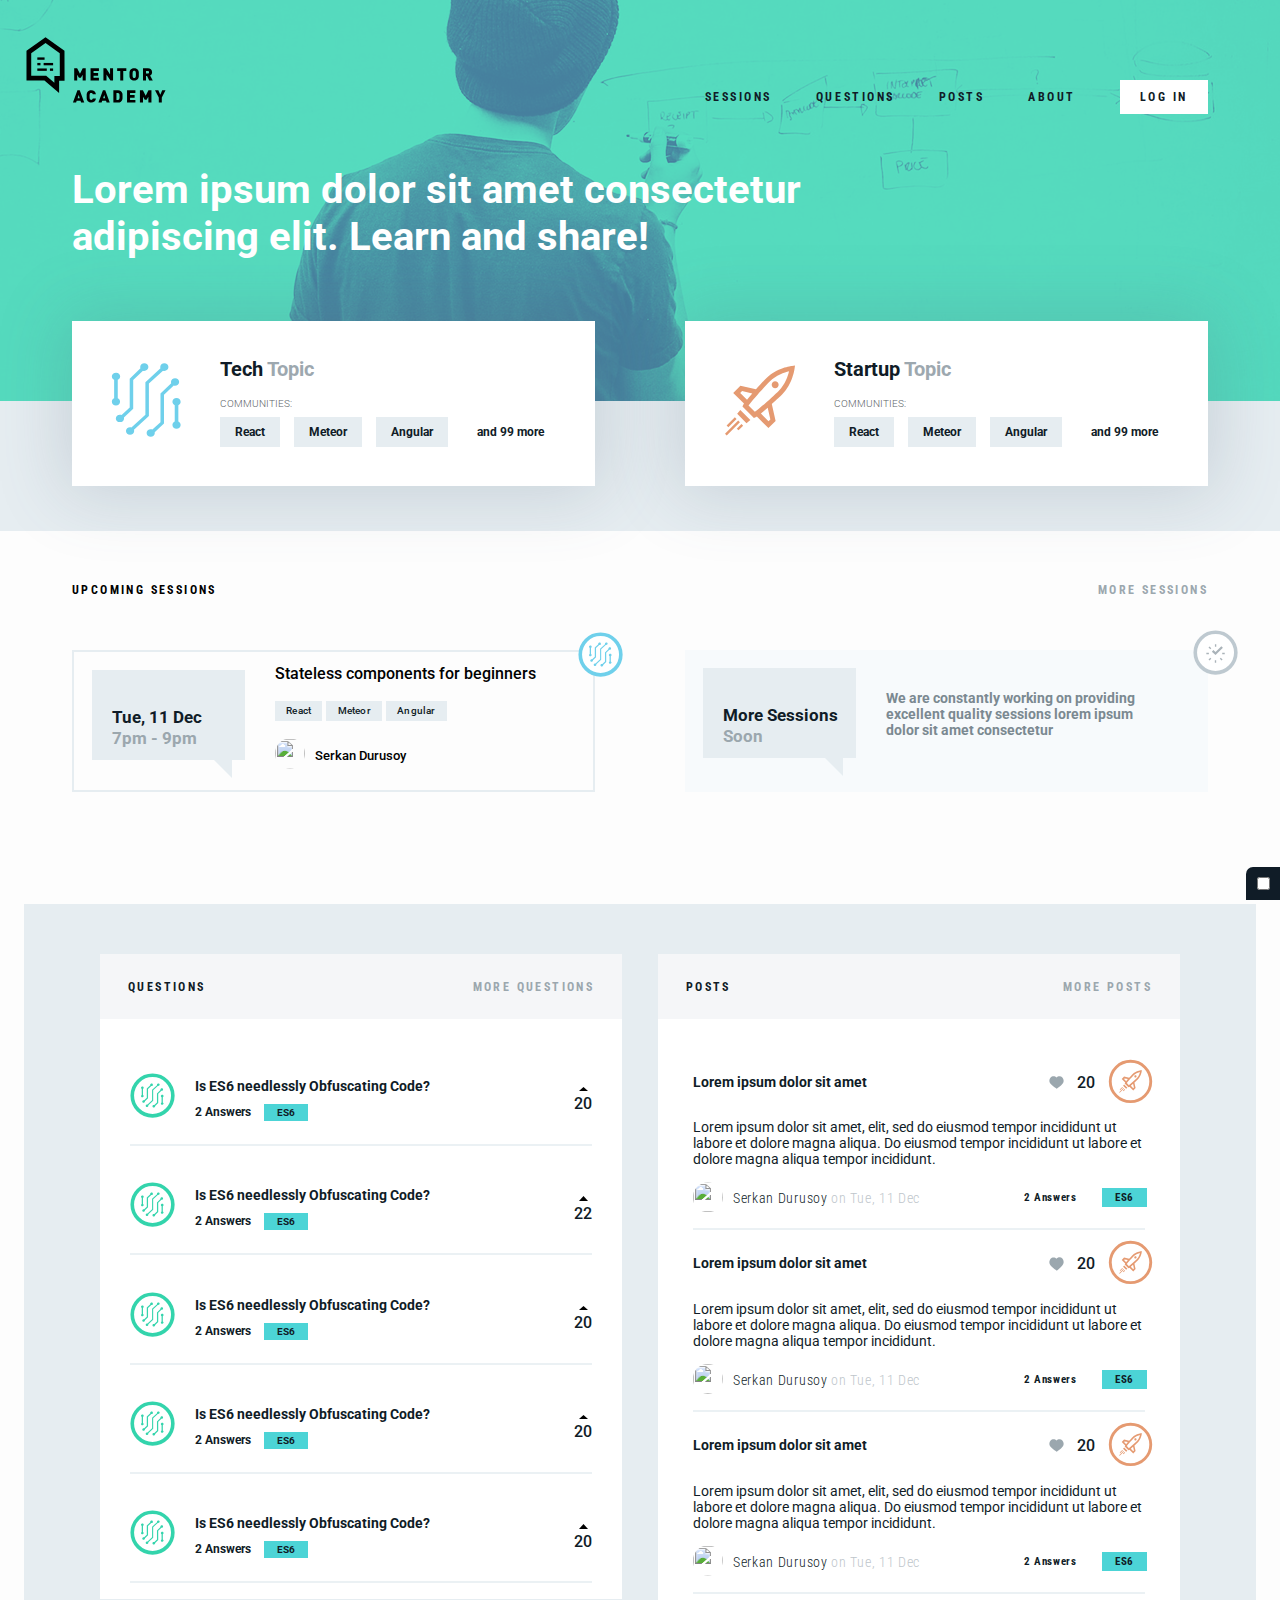
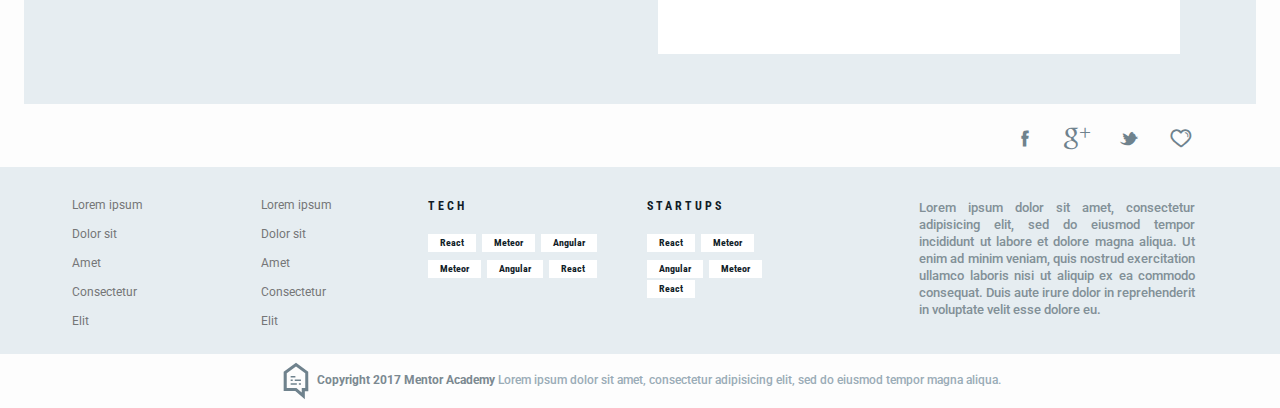
==== commit 2f75ec18: "Total rebuild v5" ====
--- a/html-preview/index.html
+++ b/html-preview/index.html
@@ -4,23 +4,24 @@
     <meta http-equiv="X-UA-Compatible" content="IE=edge">
     <meta name="viewport" content="width=device-width, initial-scale=1">
 
-    <title>MentorAcademy prototype v4</title>
-    <meta name="description" content="MentorAcademy's HTML prototype v4">
+    <title>MentorAcademy prototype v5</title>
+    <meta name="description" content="MentorAcademy's HTML prototype v5">
 
     <link rel="stylesheet" href="../css/style.css">
 
   </head>
 
+  <!-- <body style="width: 1700px"> -->
   <body>
-<header class="layout--header container-fluid">
-  <div class="container-fluid">
+<header class="wrapper layout--header container-fluid">
+  <div class="wrapper container-fluid header_internal_block nullpadding">
     <div class="row">
-      <div class="col-xs-12 col-sm-5">
+      <div class="col-xs-12 col-sm-5 nullpadding">
         <div class="box">
           <a href="/" class="logo" title="Home"></a>
         </div>
       </div>
-      <div class="col-sm-7 col-xs-12">
+      <div class="col-sm-7 col-xs-12 nullpadding">
         <div class="box">
           <nav class="nav-horizontal">
             <a class="nav-horizontal__link" href="#">sessions</a>
@@ -33,178 +34,195 @@
       </div>
     </div>
     <div class="row">
-      <div class="col-lg-9 col-md-10 col-sm-12 col-xs-12">
-        <p id="slogan">Lorem ipsum dolor sit amet consectetur adipiscing elit. Learn and share!</p>
+      <div class="col-lg-9 col-md-10 col-sm-12 col-xs-12 nullpadding">
+        <div class="box">
+          <p id="slogan">Lorem ipsum dolor sit amet consectetur adipiscing elit. Learn and share!</p>
+        </div>
       </div>
     </div>
   </div>
 </header>
 
-<div class="container-fluid header_bottom">
-  <div class="internal">
-    <!-- <div class=""> -->
-      <div class="row">
-        <div class="col-lg-5 col-md-5 col-sm-5 col-xs-12 col-md-offset-1 col-sm-offset-1 col-xs-offset-0 header_info_box left">
-            <img src="../images/svg/icon1.svg" />
-            <h2>Tech <span>Topic</span></h2>
-            <p>communities:</p>
-            <ul>
-              <li class="tra">React</li>
-              <li class="tra">Meteor</li>
-              <li class="tra">Angular</li>
-              <li class="tra">and 99 more</li>
-            </ul>
-        </div>
-        <div class="col-lg-5 col-md-5 col-sm-5 col-xs-12 header_info_box right">
-              <img src="../images/svg/icon2.svg" />
-              <h2>Startup <span>Topic</span></h2>
-              <p>communities:</p>
-              <ul>
-                <li class="tra">React</li>
-                <li class="tra">Meteor</li>
-                <li class="tra">Angular</li>
-                <li class="tra">and 99 more</li>
-              </ul>
-        </div>
-      </div>
-    </div>
-  </div>
-
-<main class="container-fluid">
-
-  <div class="container-fluid">
+<div class="wrapper container-fluid header_bottom">
+
+      <div class="wrapper container header_internal_block nullpadding">
+
+          <div class="row">
+
+                <div class="col-lg-6 col-md-6 col-sm-6 col-xs-12 col-md-offset-1 col-sm-offset-1 col-xs-offset-0 header_info_box left">
+                  <div class="box">
+                    <img src="../images/svg/icon1.svg" />
+                    <h2>Tech <span>Topic</span></h2>
+                    <p>communities:</p>
+                    <ul>
+                      <li class="tra">React</li>
+                      <li class="tra">Meteor</li>
+                      <li class="tra">Angular</li>
+                      <li class="tra">and 99 more</li>
+                    </ul>
+                  </div>
+                </div>
+
+                <div class="col-lg-6 col-md-6 col-sm-6 col-xs-12 header_info_box right">
+                  <div class="box">
+                    <img src="../images/svg/icon2.svg" />
+                    <h2>Startup <span>Topic</span></h2>
+                    <p>communities:</p>
+                    <ul>
+                      <li class="tra">React</li>
+                      <li class="tra">Meteor</li>
+                      <li class="tra">Angular</li>
+                      <li class="tra">and 99 more</li>
+                    </ul>
+                  </div>
+                </div>
+
+          </div>
+
+      </div>
+
+  </div>
+
+<main class="wrapper container-fluid">
+
+  <div class="wrapper container-fluid top_block_content_outer_wrapper">
   <!-- <div class="row middle-sm sessions-nav"> -->
     <div class="row sessions-nav">
       <div class="col-lg-6 col-md-6 col-sm-6 col-xs-6 left">
-        <span>upcoming sessions</span>
+        <div class="box">
+          <span>upcoming sessions</span>
+        </div>
       </div>
       <div class="col-lg-6 col-md-6 col-sm-6 col-sm-offset-5 col-xs-6 text-right right">
-        <span>more sessions</span>
+        <div class="box">
+          <span>more sessions</span>
+        </div>
       </div>
     </div>
 
     <div class="row">
-      <div class="col-md-5 col-sm-5 s-block-left">
-        <div class="col-md-12">
-          <img src="../images/svg/icon3.svg" alt="" class="icon" />
-          <div class="balloon">
-            <p>Tue, 11 Dec <br /><span>7pm - 9pm</span></p>
+      <div class="col-md-6 col-sm-5 s-block-left">
+        <div class="box">
+            <img src="../images/svg/icon3.svg" alt="" class="icon" />
+            <div class="balloon">
+              <p>Tue, 11 Dec <br /><span>7pm - 9pm</span></p>
+            </div>
+            <div class="info">
+              <h4>Stateless components for beginners</h4>
+              <ul>
+                <li>react</li>
+                <li>meteor</li>
+                <li>angular</li>
+              </ul>
+              <div class="author">
+                <img src="https://s3-us-west-2.amazonaws.com/s.cdpn.io/3/Harry-Potter-1-.jpg" alt="" class="avatar" />
+                <p class="author">Serkan Durusoy</p>
+              </div>
+            </div>
+        </div><!-- end of div.box -->
+      </div>
+
+        <div class="col-md-6 col-sm-5 s-block-right">
+          <div class="box">
+            <img src="../images/svg/icon4.svg" alt="" class="icon" />
+            <div class="balloon">
+              <p>More Sessions<br /><span>Soon</span></p>
+            </div>
+            <div class="info">
+              <p>We are constantly working on providing excellent quality sessions lorem ipsum dolor sit amet consectetur</p>
+            </div>
           </div>
-          <div class="info">
-            <h4>Stateless components for beginners</h4>
-            <ul>
-              <li>react</li>
-              <li>meteor</li>
-              <li>angular</li>
-            </ul>
-            <div class="author">
-              <img src="https://s3-us-west-2.amazonaws.com/s.cdpn.io/3/Harry-Potter-1-.jpg" alt="" class="avatar" />
-              <p class="author">Serkan Durusoy</p>
-            </div>
-          </div>
-        </div>
-      </div>
-
-        <div class="col-md-5 col-md-offset-1 col-sm-5 s-block-right">
-          <div class="col-md-12">
-          <img src="../images/svg/icon4.svg" alt="" class="icon" />
-          <div class="balloon">
-            <p>More Sessions<br /><span>Soon</span></p>
-          </div>
-          <div class="info">
-            <p>We are constantly working on providing excellent quality sessions lorem ipsum dolor sit amet consectetur</p>
-          </div>
-      </div>
-      </div>
-
-    </div>
-  </div>
-
-  <div class="container-fluid layout--content">
-      <div class="box">
-          <div class="row">
+      </div>
+
+    </div>
+  </div>
+
+  <div class="wrapper container-fluid layout--content">
+          <div class="row internal_container_qp">
             <!-- QUESTIONS block -->
             <div class="qp-block col-lg-6 col-md-6 col-sm-6 col-xs-12">
-              <div class="qp-l-block">
-                <div class="header">
-                  <p class="left">questions</p>
-                  <p class="right">more questions</p>
+              <div class="box">
+                <div class="qp-l-block">
+                  <div class="header">
+                    <p class="left">questions</p>
+                    <p class="right">more questions</p>
+                  </div>
+
+                  <ul class="questions--list">
+                    <li class="q--item">
+                      <div class="icon">
+                        <img src="../images/svg/icon5.svg" alt="" />
+                      </div>
+                      <div class="content">
+                        <p class="q-title">Is ES6 needlessly Obfuscating Code?</p>
+                        <p class="q-answers">2 Answers <span>ES6</span></p>
+                      </div>
+                      <div class="vote">
+                          <img src="../images/svg/vote_up.svg" alt="">
+                          <p>20</p>
+                      </div>
+                    </li>
+                    <li class="q--item">
+                      <div class="icon">
+                        <img src="../images/svg/icon5.svg" alt="" />
+                      </div>
+                      <div class="content">
+                        <p class="q-title">Is ES6 needlessly Obfuscating Code?</p>
+                        <p class="q-answers">2 Answers <span>ES6</span></p>
+                      </div>
+                      <div class="vote">
+                          <img src="../images/svg/vote_up.svg" alt="">
+                          <p>22</p>
+                      </div>
+                    </li>
+                    <li class="q--item">
+                      <div class="icon">
+                        <img src="../images/svg/icon5.svg" alt="" />
+                      </div>
+                      <div class="content">
+                        <p class="q-title">Is ES6 needlessly Obfuscating Code?</p>
+                        <p class="q-answers">2 Answers <span>ES6</span></p>
+                      </div>
+                      <div class="vote">
+                          <img src="../images/svg/vote_up.svg" alt="">
+                          <p>20</p>
+                      </div>
+                    </li>
+                    <li class="q--item">
+                      <div class="icon">
+                        <img src="../images/svg/icon5.svg" alt="" />
+                      </div>
+                      <div class="content">
+                        <p class="q-title">Is ES6 needlessly Obfuscating Code?</p>
+                        <p class="q-answers">2 Answers <span>ES6</span></p>
+                      </div>
+                      <div class="vote">
+                          <img src="../images/svg/vote_up.svg" alt="">
+                          <p>20</p>
+                      </div>
+                    </li>
+                    <li class="q--item">
+                      <div class="icon">
+                        <img src="../images/svg/icon5.svg" alt="" />
+                      </div>
+                      <div class="content">
+                        <p class="q-title">Is ES6 needlessly Obfuscating Code?</p>
+                        <p class="q-answers">2 Answers <span>ES6</span></p>
+                      </div>
+                      <div class="vote">
+                          <img src="../images/svg/vote_up.svg" alt="">
+                          <p>20</p>
+                      </div>
+                    </li>
+
+                  </ul>
                 </div>
-
-                <ul class="questions--list">
-                  <li class="q--item">
-                    <div class="icon">
-                      <img src="../images/svg/icon5.svg" alt="" />
-                    </div>
-                    <div class="content">
-                      <p class="q-title">Is ES6 needlessly Obfuscating Code?</p>
-                      <p class="q-answers">2 Answers <span>ES6</span></p>
-                    </div>
-                    <div class="vote">
-                        <img src="../images/svg/vote_up.svg" alt="">
-                        <p>20</p>
-                    </div>
-                  </li>
-                  <li class="q--item">
-                    <div class="icon">
-                      <img src="../images/svg/icon5.svg" alt="" />
-                    </div>
-                    <div class="content">
-                      <p class="q-title">Is ES6 needlessly Obfuscating Code?</p>
-                      <p class="q-answers">2 Answers <span>ES6</span></p>
-                    </div>
-                    <div class="vote">
-                        <img src="../images/svg/vote_up.svg" alt="">
-                        <p>22</p>
-                    </div>
-                  </li>
-                  <li class="q--item">
-                    <div class="icon">
-                      <img src="../images/svg/icon5.svg" alt="" />
-                    </div>
-                    <div class="content">
-                      <p class="q-title">Is ES6 needlessly Obfuscating Code?</p>
-                      <p class="q-answers">2 Answers <span>ES6</span></p>
-                    </div>
-                    <div class="vote">
-                        <img src="../images/svg/vote_up.svg" alt="">
-                        <p>20</p>
-                    </div>
-                  </li>
-                  <li class="q--item">
-                    <div class="icon">
-                      <img src="../images/svg/icon5.svg" alt="" />
-                    </div>
-                    <div class="content">
-                      <p class="q-title">Is ES6 needlessly Obfuscating Code?</p>
-                      <p class="q-answers">2 Answers <span>ES6</span></p>
-                    </div>
-                    <div class="vote">
-                        <img src="../images/svg/vote_up.svg" alt="">
-                        <p>20</p>
-                    </div>
-                  </li>
-                  <li class="q--item">
-                    <div class="icon">
-                      <img src="../images/svg/icon5.svg" alt="" />
-                    </div>
-                    <div class="content">
-                      <p class="q-title">Is ES6 needlessly Obfuscating Code?</p>
-                      <p class="q-answers">2 Answers <span>ES6</span></p>
-                    </div>
-                    <div class="vote">
-                        <img src="../images/svg/vote_up.svg" alt="">
-                        <p>20</p>
-                    </div>
-                  </li>
-
-                </ul>
-
-              </div>
+              </div> <!-- div.box end -->
             </div>
 
             <!-- POSTS block -->
             <div class="qp-block col-lg-6 col-md-6 col-sm-6 col-xs-12">
+            <div class="box">
               <div class="qp-r-block">
                 <div class="header">
                   <p class="left">posts</p>
@@ -308,81 +326,94 @@
 
             </div>
             <!--  end of POSTS block -->
+            </div> <!-- end of div.box of POSTS  -->
           </div>
           </div>
 
-      </div>
-
-  </div>
+    </div>
+
+  <!-- </div> -->
 
 </main>
 
-<!-- <div class="designs designs--index"></div> -->
-
-<div class="container-fluid">
+<div class="designs designs--index"></div>
+
+<div class="wrapper container-fluid social_icons_block">
   <div class="row">
       <div class="col-lg-offset-9 col-lg-3 col-md-offset-9 col-md-3 col-sm-offset-7 col-sm-5 col-xs-12">
-        <nav class="social-links">
-          <a href="https://www.facebook.com/" class="social-links__link" target="_blank">
-            <i class="icon icon--social-facebook"></i>
-          </a>
-          <a href="https://plus.google.com/" class="social-links__link" target="_blank">
-            <i class="icon icon--social-gplus"></i>
-          </a>
-          <a href="https://twitter.com/" class="social-links__link" target="_blank">
-            <i class="icon icon--social-twitter"></i>
-          </a>
-          <a href="https://vimeo.com/" class="social-links__link" target="_blank">
-            <i class="icon icon--heart"></i>
-          </a>
-        </nav>
+        <div class="box">
+          <nav class="social-links">
+            <a href="https://www.facebook.com/" class="social-links__link" target="_blank">
+              <i class="icon icon--social-facebook"></i>
+            </a>
+            <a href="https://plus.google.com/" class="social-links__link" target="_blank">
+              <i class="icon icon--social-gplus"></i>
+            </a>
+            <a href="https://twitter.com/" class="social-links__link" target="_blank">
+              <i class="icon icon--social-twitter"></i>
+            </a>
+            <a href="https://vimeo.com/" class="social-links__link" target="_blank">
+              <i class="icon icon--heart"></i>
+            </a>
+          </nav>
+        </div>
   </div>
 </div>
 </div>
 
-<footer class="layout--footer">
-  <div class="container-fluid footer_internal">
+<footer class="wrapper layout--footer">
+  <div class="wrapper container-fluid footer_internal">
     <div class="row">
       <!-- <nav class="nav-vertical col-xs-6 col-sm-2 col-md-2 col-lg-1 col-sm-offset-1 col-md-offset-0 col-lg-offset-0"> -->
       <nav class="nav-vertical first col-xs-6 col-sm-2 col-md-2 col-lg-1">
-        <a class="nav-vertical__link" href="#">Lorem ipsum</a>
-        <a class="nav-vertical__link" href="#">Dolor sit</a>
-        <a class="nav-vertical__link" href="#">Amet</a>
-        <a class="nav-vertical__link" href="#">Consectetur</a>
-        <a class="nav-vertical__link" href="#">Elit</a>
+        <div class="box">
+          <a class="nav-vertical__link" href="#">Lorem ipsum</a>
+          <a class="nav-vertical__link" href="#">Dolor sit</a>
+          <a class="nav-vertical__link" href="#">Amet</a>
+          <a class="nav-vertical__link" href="#">Consectetur</a>
+          <a class="nav-vertical__link" href="#">Elit</a>
+        </div>
       </nav>
       <nav class="nav-vertical second col-xs-6 col-sm-2 col-md-2 col-lg-1 col-lg-offset-1">
-        <a class="nav-vertical__link" href="#">Lorem ipsum</a>
-        <a class="nav-vertical__link" href="#">Dolor sit</a>
-        <a class="nav-vertical__link" href="#">Amet</a>
-        <a class="nav-vertical__link" href="#">Consectetur</a>
-        <a class="nav-vertical__link" href="#">Elit</a>
+        <div class="box">
+          <a class="nav-vertical__link" href="#">Lorem ipsum</a>
+          <a class="nav-vertical__link" href="#">Dolor sit</a>
+          <a class="nav-vertical__link" href="#">Amet</a>
+          <a class="nav-vertical__link" href="#">Consectetur</a>
+          <a class="nav-vertical__link" href="#">Elit</a>
+        </div>
       </nav>
       <div class="footer_tag_box tech col-xs-6 col-sm-2 col-md-2 col-lg-2 col-lg-offset-1">
-        <h4>tech</h4>
-        <ul>
-          <li class="trr">React</li>
-          <li class="trr">Meteor</li>
-          <li class="trr">Angular</li>
-          <li class="trr">Meteor</li>
-          <li class="trr">Angular</li>
-          <li class="trr">React</li>
-        </ul>
+        <div class="box">
+          <h4>tech</h4>
+          <ul>
+            <li class="trr">React</li>
+            <li class="trr">Meteor</li>
+            <li class="trr">Angular</li>
+            <li class="trr">Meteor</li>
+            <li class="trr">Angular</li>
+            <li class="trr">React</li>
+          </ul>
+        </div>
       </div>
       <div class="footer_tag_box startup col-xs-6 col-sm-2 col-md-2 col-lg-2">
-        <h4>startups</h4>
-        <ul>
-          <li class="trr">React</li>
-          <li class="trr">Meteor</li>
-          <li class="trr">Angular</li>
-          <li class="trr">Meteor</li>
-          <li class="trr">React</li>
-        </ul>
-      </div>
-      <div class="col-xs-12 col-sm-12 col-md-12 col-lg-4 footer_paragraph">
+        <div class="box">
+          <h4>startups</h4>
+          <ul>
+            <li class="trr">React</li>
+            <li class="trr">Meteor</li>
+            <li class="trr">Angular</li>
+            <li class="trr">Meteor</li>
+            <li class="trr">React</li>
+          </ul>
+        </div>
+      </div>
+      <div class="col-xs-12 col-sm-12 col-md-12 col-lg-3 col-lg-offset-1 footer_paragraph">
       <div id="row">
-          <div id="footer_right_par" class="col-lg-offset-2 col-lg-10">
-              <p>Lorem ipsum dolor sit amet, consectetur adipisicing elit, sed do eiusmod tempor incididunt ut labore et dolore magna aliqua. Ut enim ad minim veniam, quis nostrud exercitation ullamco laboris nisi ut aliquip ex ea commodo consequat. Duis aute irure dolor in reprehenderit in voluptate velit esse cillum dolore eu fugiat nulla pariatur. Ullamco laboris nisi ut aliquip.</p>
+          <div id="footer_right_par" class="col-lg-12">
+            <div class="box">
+              <p>Lorem ipsum dolor sit amet, consectetur adipisicing elit, sed do eiusmod tempor incididunt ut labore et dolore magna aliqua. Ut enim ad minim veniam, quis nostrud exercitation ullamco laboris nisi ut aliquip ex ea commodo consequat. Duis aute irure dolor in reprehenderit in voluptate velit esse dolore eu.</p>
+            </div>
           </div>
         </div>
       </div>
@@ -390,10 +421,12 @@
   </div>
 </footer>
 
-<div class="container-fluid text-center">
+<div class="wrapper container-fluid text-center">
   <div class="row">
     <div class="col-sm-12 col-xm-12 col-md-12 col-lg-12">
-      <p id="copyright"><img id="footer_logo" src="../images/svg/ma_logo_icon.svg" alt=""><span>Copyright 2017 Mentor Academy</span> Lorem ipsum dolor sit amet, consectetur adipisicing elit, sed do eiusmod tempor magna aliqua.</p>
+      <div class="box">
+        <p id="copyright"><img id="footer_logo" src="../images/svg/ma_logo_icon.svg" alt=""><span>Copyright 2017 Mentor Academy</span> Lorem ipsum dolor sit amet, consectetur adipisicing elit, sed do eiusmod tempor magna aliqua.</p>
+      </div>
     </div>
   </div>
 </div>
--- a/css/style.css
+++ b/css/style.css
@@ -1 +1 @@
-@import "https://cdnjs.cloudflare.com/ajax/libs/normalize/4.2.0/normalize.min.css";@import url(https://fonts.googleapis.com/css?family=Roboto:300,400,500,700&subset=latin,greek,greek-ext);@import url(https://fonts.googleapis.com/css?family=Roboto+Condensed:400,300&subset=latin,greek);@import url(https://fonts.googleapis.com/css?family=Roboto+Slab:400,700&subset=latin,greek-ext,greek);.clearfix{clear:both;position:relative}.center-block{display:block;margin-left:auto;margin-right:auto}.pull-right{float:right !important}.pull-left{float:left !important}.text-left{text-align:left}.text-right{text-align:right}.text-center{text-align:center}.text-justify{text-align:justify}.hidden{display:none}.full-width{width:100%}.inline *{display:inline !important}@-ms-viewport{width:device-width}.visible-xs{display:none !important}.visible-sm{display:none !important}.visible-md{display:none !important}.visible-lg{display:none !important}.visible-xs-block,.visible-xs-inline,.visible-xs-inline-block,.visible-sm-block,.visible-sm-inline,.visible-sm-inline-block,.visible-md-block,.visible-md-inline,.visible-md-inline-block,.visible-lg-block,.visible-lg-inline,.visible-lg-inline-block{display:none !important}@media (max-width: 47em){.visible-xs{display:block !important}table.visible-xs{display:table !important}tr.visible-xs{display:table-row !important}th.visible-xs,td.visible-xs{display:table-cell !important}}@media (max-width: 47em){.visible-xs-block{display:block !important}}@media (max-width: 47em){.visible-xs-inline{display:inline !important}}@media (max-width: 47em){.visible-xs-inline-block{display:inline-block !important}}@media (min-width: 48em) and (max-width: 61em){.visible-sm{display:block !important}table.visible-sm{display:table !important}tr.visible-sm{display:table-row !important}th.visible-sm,td.visible-sm{display:table-cell !important}}@media (min-width: 48em) and (max-width: 61em){.visible-sm-block{display:block !important}}@media (min-width: 48em) and (max-width: 61em){.visible-sm-inline{display:inline !important}}@media (min-width: 48em) and (max-width: 61em){.visible-sm-inline-block{display:inline-block !important}}@media (min-width: 62em) and (max-width: 74em){.visible-md{display:block !important}table.visible-md{display:table !important}tr.visible-md{display:table-row !important}th.visible-md,td.visible-md{display:table-cell !important}}@media (min-width: 62em) and (max-width: 74em){.visible-md-block{display:block !important}}@media (min-width: 62em) and (max-width: 74em){.visible-md-inline{display:inline !important}}@media (min-width: 62em) and (max-width: 74em){.visible-md-inline-block{display:inline-block !important}}@media (min-width: 75em){.visible-lg{display:block !important}table.visible-lg{display:table !important}tr.visible-lg{display:table-row !important}th.visible-lg,td.visible-lg{display:table-cell !important}}@media (min-width: 75em){.visible-lg-block{display:block !important}}@media (min-width: 75em){.visible-lg-inline{display:inline !important}}@media (min-width: 75em){.visible-lg-inline-block{display:inline-block !important}}@media (max-width: 47em){.hidden-xs{display:none !important}}@media (min-width: 48em) and (max-width: 61em){.hidden-sm{display:none !important}}@media (min-width: 62em) and (max-width: 74em){.hidden-md{display:none !important}}@media (min-width: 75em){.hidden-lg{display:none !important}}@media (max-width: 47em){.pull-xs-left{float:left !important}.pull-xs-right{float:right}.text-xs-left{text-align:left}.text-xs-right{text-align:right}.text-xs-center{text-align:center}.text-xs-justify{text-align:justify}}@media (min-width: 48em) and (max-width: 61em){.pull-sm-left{float:left !important}.pull-sm-right{float:right}.text-sm-left{text-align:left}.text-sm-right{text-align:right}.text-sm-center{text-align:center}.text-sm-justify{text-align:justify}}@media (min-width: 62em) and (max-width: 74em){.pull-md-left{float:left !important}.pull-md-right{float:right}.text-md-left{text-align:left}.text-md-right{text-align:right}.text-md-center{text-align:center}.text-md-justify{text-align:justify}}@media (min-width: 75em){.pull-lg-left{float:left !important}.pull-lg-right{float:right}.text-lg-left{text-align:left}.text-lg-right{text-align:right}.text-lg-center{text-align:center}.text-lg-justify{text-align:justify}}.wrapper{-webkit-box-sizing:border-box;box-sizing:border-box;max-width:1600px;margin:0 auto}.container-fluid{margin-right:auto;margin-left:auto;padding-right:1.5rem;padding-left:1.5rem}.row{-webkit-box-sizing:border-box;box-sizing:border-box;display:-webkit-box;display:-webkit-flex;display:-moz-flex;display:-ms-flexbox;display:flex;-webkit-box-flex:0;-webkit-flex:0 1 auto;-moz-flex:0 1 auto;-ms-flex:0 1 auto;flex:0 1 auto;-webkit-box-direction:normal;-webkit-box-orient:horizontal;-webkit-flex-direction:row;-moz-flex-direction:row;-ms-flex-direction:row;flex-direction:row;-webkit-flex-wrap:wrap;-ms-flex-wrap:wrap;flex-wrap:wrap;margin-right:-.5rem;margin-left:-.5rem}.row.reverse{-webkit-box-direction:reverse;-webkit-box-orient:horizontal;-webkit-flex-direction:row-reverse;-moz-flex-direction:row-reverse;-ms-flex-direction:row-reverse;flex-direction:row-reverse}.col.reverse{-webkit-box-direction:reverse;-webkit-box-orient:vertical;-webkit-flex-direction:column-reverse;-moz-flex-direction:column-reverse;-ms-flex-direction:column-reverse;flex-direction:column-reverse}.col-xs{-webkit-box-sizing:border-box;box-sizing:border-box;-webkit-box-flex:0;-webkit-flex-grow:0;-moz-flex-grow:0;-ms-flex-positive:0;flex-grow:0;-webkit-flex-shrink:0;-ms-flex-negative:0;flex-shrink:0;padding-right:.5rem;padding-left:.5rem;-webkit-flex-basis:auto;-ms-flex-preferred-size:auto;flex-basis:auto}.col-xs-1{-webkit-box-sizing:border-box;box-sizing:border-box;-webkit-box-flex:0;-webkit-flex-grow:0;-moz-flex-grow:0;-ms-flex-positive:0;flex-grow:0;-webkit-flex-shrink:0;-ms-flex-negative:0;flex-shrink:0;padding-right:.5rem;padding-left:.5rem;-webkit-flex-basis:8.33333%;-ms-flex-preferred-size:8.33333%;flex-basis:8.33333%;max-width:8.33333%}.col-xs-2{-webkit-box-sizing:border-box;box-sizing:border-box;-webkit-box-flex:0;-webkit-flex-grow:0;-moz-flex-grow:0;-ms-flex-positive:0;flex-grow:0;-webkit-flex-shrink:0;-ms-flex-negative:0;flex-shrink:0;padding-right:.5rem;padding-left:.5rem;-webkit-flex-basis:16.66667%;-ms-flex-preferred-size:16.66667%;flex-basis:16.66667%;max-width:16.66667%}.col-xs-3{-webkit-box-sizing:border-box;box-sizing:border-box;-webkit-box-flex:0;-webkit-flex-grow:0;-moz-flex-grow:0;-ms-flex-positive:0;flex-grow:0;-webkit-flex-shrink:0;-ms-flex-negative:0;flex-shrink:0;padding-right:.5rem;padding-left:.5rem;-webkit-flex-basis:25%;-ms-flex-preferred-size:25%;flex-basis:25%;max-width:25%}.col-xs-4{-webkit-box-sizing:border-box;box-sizing:border-box;-webkit-box-flex:0;-webkit-flex-grow:0;-moz-flex-grow:0;-ms-flex-positive:0;flex-grow:0;-webkit-flex-shrink:0;-ms-flex-negative:0;flex-shrink:0;padding-right:.5rem;padding-left:.5rem;-webkit-flex-basis:33.33333%;-ms-flex-preferred-size:33.33333%;flex-basis:33.33333%;max-width:33.33333%}.col-xs-5{-webkit-box-sizing:border-box;box-sizing:border-box;-webkit-box-flex:0;-webkit-flex-grow:0;-moz-flex-grow:0;-ms-flex-positive:0;flex-grow:0;-webkit-flex-shrink:0;-ms-flex-negative:0;flex-shrink:0;padding-right:.5rem;padding-left:.5rem;-webkit-flex-basis:41.66667%;-ms-flex-preferred-size:41.66667%;flex-basis:41.66667%;max-width:41.66667%}.col-xs-6{-webkit-box-sizing:border-box;box-sizing:border-box;-webkit-box-flex:0;-webkit-flex-grow:0;-moz-flex-grow:0;-ms-flex-positive:0;flex-grow:0;-webkit-flex-shrink:0;-ms-flex-negative:0;flex-shrink:0;padding-right:.5rem;padding-left:.5rem;-webkit-flex-basis:50%;-ms-flex-preferred-size:50%;flex-basis:50%;max-width:50%}.col-xs-7{-webkit-box-sizing:border-box;box-sizing:border-box;-webkit-box-flex:0;-webkit-flex-grow:0;-moz-flex-grow:0;-ms-flex-positive:0;flex-grow:0;-webkit-flex-shrink:0;-ms-flex-negative:0;flex-shrink:0;padding-right:.5rem;padding-left:.5rem;-webkit-flex-basis:58.33333%;-ms-flex-preferred-size:58.33333%;flex-basis:58.33333%;max-width:58.33333%}.col-xs-8{-webkit-box-sizing:border-box;box-sizing:border-box;-webkit-box-flex:0;-webkit-flex-grow:0;-moz-flex-grow:0;-ms-flex-positive:0;flex-grow:0;-webkit-flex-shrink:0;-ms-flex-negative:0;flex-shrink:0;padding-right:.5rem;padding-left:.5rem;-webkit-flex-basis:66.66667%;-ms-flex-preferred-size:66.66667%;flex-basis:66.66667%;max-width:66.66667%}.col-xs-9{-webkit-box-sizing:border-box;box-sizing:border-box;-webkit-box-flex:0;-webkit-flex-grow:0;-moz-flex-grow:0;-ms-flex-positive:0;flex-grow:0;-webkit-flex-shrink:0;-ms-flex-negative:0;flex-shrink:0;padding-right:.5rem;padding-left:.5rem;-webkit-flex-basis:75%;-ms-flex-preferred-size:75%;flex-basis:75%;max-width:75%}.col-xs-10{-webkit-box-sizing:border-box;box-sizing:border-box;-webkit-box-flex:0;-webkit-flex-grow:0;-moz-flex-grow:0;-ms-flex-positive:0;flex-grow:0;-webkit-flex-shrink:0;-ms-flex-negative:0;flex-shrink:0;padding-right:.5rem;padding-left:.5rem;-webkit-flex-basis:83.33333%;-ms-flex-preferred-size:83.33333%;flex-basis:83.33333%;max-width:83.33333%}.col-xs-11{-webkit-box-sizing:border-box;box-sizing:border-box;-webkit-box-flex:0;-webkit-flex-grow:0;-moz-flex-grow:0;-ms-flex-positive:0;flex-grow:0;-webkit-flex-shrink:0;-ms-flex-negative:0;flex-shrink:0;padding-right:.5rem;padding-left:.5rem;-webkit-flex-basis:91.66667%;-ms-flex-preferred-size:91.66667%;flex-basis:91.66667%;max-width:91.66667%}.col-xs-12{-webkit-box-sizing:border-box;box-sizing:border-box;-webkit-box-flex:0;-webkit-flex-grow:0;-moz-flex-grow:0;-ms-flex-positive:0;flex-grow:0;-webkit-flex-shrink:0;-ms-flex-negative:0;flex-shrink:0;padding-right:.5rem;padding-left:.5rem;-webkit-flex-basis:100%;-ms-flex-preferred-size:100%;flex-basis:100%;max-width:100%}.col-xs-offset-1{-webkit-box-sizing:border-box;box-sizing:border-box;-webkit-box-flex:0;-webkit-flex-grow:0;-moz-flex-grow:0;-ms-flex-positive:0;flex-grow:0;-webkit-flex-shrink:0;-ms-flex-negative:0;flex-shrink:0;padding-right:.5rem;padding-left:.5rem;margin-left:8.33333%}.col-xs-offset-2{-webkit-box-sizing:border-box;box-sizing:border-box;-webkit-box-flex:0;-webkit-flex-grow:0;-moz-flex-grow:0;-ms-flex-positive:0;flex-grow:0;-webkit-flex-shrink:0;-ms-flex-negative:0;flex-shrink:0;padding-right:.5rem;padding-left:.5rem;margin-left:16.66667%}.col-xs-offset-3{-webkit-box-sizing:border-box;box-sizing:border-box;-webkit-box-flex:0;-webkit-flex-grow:0;-moz-flex-grow:0;-ms-flex-positive:0;flex-grow:0;-webkit-flex-shrink:0;-ms-flex-negative:0;flex-shrink:0;padding-right:.5rem;padding-left:.5rem;margin-left:25%}.col-xs-offset-4{-webkit-box-sizing:border-box;box-sizing:border-box;-webkit-box-flex:0;-webkit-flex-grow:0;-moz-flex-grow:0;-ms-flex-positive:0;flex-grow:0;-webkit-flex-shrink:0;-ms-flex-negative:0;flex-shrink:0;padding-right:.5rem;padding-left:.5rem;margin-left:33.33333%}.col-xs-offset-5{-webkit-box-sizing:border-box;box-sizing:border-box;-webkit-box-flex:0;-webkit-flex-grow:0;-moz-flex-grow:0;-ms-flex-positive:0;flex-grow:0;-webkit-flex-shrink:0;-ms-flex-negative:0;flex-shrink:0;padding-right:.5rem;padding-left:.5rem;margin-left:41.66667%}.col-xs-offset-6{-webkit-box-sizing:border-box;box-sizing:border-box;-webkit-box-flex:0;-webkit-flex-grow:0;-moz-flex-grow:0;-ms-flex-positive:0;flex-grow:0;-webkit-flex-shrink:0;-ms-flex-negative:0;flex-shrink:0;padding-right:.5rem;padding-left:.5rem;margin-left:50%}.col-xs-offset-7{-webkit-box-sizing:border-box;box-sizing:border-box;-webkit-box-flex:0;-webkit-flex-grow:0;-moz-flex-grow:0;-ms-flex-positive:0;flex-grow:0;-webkit-flex-shrink:0;-ms-flex-negative:0;flex-shrink:0;padding-right:.5rem;padding-left:.5rem;margin-left:58.33333%}.col-xs-offset-8{-webkit-box-sizing:border-box;box-sizing:border-box;-webkit-box-flex:0;-webkit-flex-grow:0;-moz-flex-grow:0;-ms-flex-positive:0;flex-grow:0;-webkit-flex-shrink:0;-ms-flex-negative:0;flex-shrink:0;padding-right:.5rem;padding-left:.5rem;margin-left:66.66667%}.col-xs-offset-9{-webkit-box-sizing:border-box;box-sizing:border-box;-webkit-box-flex:0;-webkit-flex-grow:0;-moz-flex-grow:0;-ms-flex-positive:0;flex-grow:0;-webkit-flex-shrink:0;-ms-flex-negative:0;flex-shrink:0;padding-right:.5rem;padding-left:.5rem;margin-left:75%}.col-xs-offset-10{-webkit-box-sizing:border-box;box-sizing:border-box;-webkit-box-flex:0;-webkit-flex-grow:0;-moz-flex-grow:0;-ms-flex-positive:0;flex-grow:0;-webkit-flex-shrink:0;-ms-flex-negative:0;flex-shrink:0;padding-right:.5rem;padding-left:.5rem;margin-left:83.33333%}.col-xs-offset-11{-webkit-box-sizing:border-box;box-sizing:border-box;-webkit-box-flex:0;-webkit-flex-grow:0;-moz-flex-grow:0;-ms-flex-positive:0;flex-grow:0;-webkit-flex-shrink:0;-ms-flex-negative:0;flex-shrink:0;padding-right:.5rem;padding-left:.5rem;margin-left:91.66667%}.col-xs-offset-12{-webkit-box-sizing:border-box;box-sizing:border-box;-webkit-box-flex:0;-webkit-flex-grow:0;-moz-flex-grow:0;-ms-flex-positive:0;flex-grow:0;-webkit-flex-shrink:0;-ms-flex-negative:0;flex-shrink:0;padding-right:.5rem;padding-left:.5rem;margin-left:100%}.col-xs{-webkit-box-flex:1;-webkit-flex-grow:1;-moz-flex-grow:1;-ms-flex-positive:1;flex-grow:1;-webkit-flex-basis:0;-ms-flex-preferred-size:0;flex-basis:0;max-width:100%}.start-xs{-webkit-box-pack:start;-ms-flex-pack:start;-webkit-justify-content:flex-start;-moz-justify-content:flex-start;justify-content:flex-start;text-align:start}.center-xs{-webkit-box-pack:center;-ms-flex-pack:center;-webkit-justify-content:center;-moz-justify-content:center;justify-content:center;text-align:center}.end-xs{-webkit-box-pack:end;-ms-flex-pack:end;-webkit-justify-content:flex-end;-moz-justify-content:flex-end;justify-content:flex-end;text-align:end}.top-xs{-webkit-box-align:start;-ms-flex-align:start;-webkit-align-items:flex-start;-moz-align-items:flex-start;align-items:flex-start}.middle-xs{-webkit-box-align:center;-ms-flex-align:center;-webkit-align-items:center;-moz-align-items:center;align-items:center}.bottom-xs{-webkit-box-align:end;-ms-flex-align:end;-webkit-align-items:flex-end;-moz-align-items:flex-end;align-items:flex-end}.around-xs{-ms-flex-pack:distribute;-webkit-justify-content:space-around;-moz-justify-content:space-around;justify-content:space-around}.between-xs{-webkit-box-pack:justify;-ms-flex-pack:justify;-webkit-justify-content:space-between;-moz-justify-content:space-between;justify-content:space-between}.first-xs{-webkit-box-ordinal-group:0;-webkit-order:-1;-ms-flex-order:-1;order:-1}.last-xs{-webkit-box-ordinal-group:2;-webkit-order:1;-ms-flex-order:1;order:1}@media only screen and (min-width: 48em){.container{width:46rem}.col-sm{-webkit-box-sizing:border-box;box-sizing:border-box;-webkit-box-flex:0;-webkit-flex-grow:0;-moz-flex-grow:0;-ms-flex-positive:0;flex-grow:0;-webkit-flex-shrink:0;-ms-flex-negative:0;flex-shrink:0;padding-right:.5rem;padding-left:.5rem;-webkit-flex-basis:auto;-ms-flex-preferred-size:auto;flex-basis:auto}.col-sm-1{-webkit-box-sizing:border-box;box-sizing:border-box;-webkit-box-flex:0;-webkit-flex-grow:0;-moz-flex-grow:0;-ms-flex-positive:0;flex-grow:0;-webkit-flex-shrink:0;-ms-flex-negative:0;flex-shrink:0;padding-right:.5rem;padding-left:.5rem;-webkit-flex-basis:8.33333%;-ms-flex-preferred-size:8.33333%;flex-basis:8.33333%;max-width:8.33333%}.col-sm-2{-webkit-box-sizing:border-box;box-sizing:border-box;-webkit-box-flex:0;-webkit-flex-grow:0;-moz-flex-grow:0;-ms-flex-positive:0;flex-grow:0;-webkit-flex-shrink:0;-ms-flex-negative:0;flex-shrink:0;padding-right:.5rem;padding-left:.5rem;-webkit-flex-basis:16.66667%;-ms-flex-preferred-size:16.66667%;flex-basis:16.66667%;max-width:16.66667%}.col-sm-3{-webkit-box-sizing:border-box;box-sizing:border-box;-webkit-box-flex:0;-webkit-flex-grow:0;-moz-flex-grow:0;-ms-flex-positive:0;flex-grow:0;-webkit-flex-shrink:0;-ms-flex-negative:0;flex-shrink:0;padding-right:.5rem;padding-left:.5rem;-webkit-flex-basis:25%;-ms-flex-preferred-size:25%;flex-basis:25%;max-width:25%}.col-sm-4{-webkit-box-sizing:border-box;box-sizing:border-box;-webkit-box-flex:0;-webkit-flex-grow:0;-moz-flex-grow:0;-ms-flex-positive:0;flex-grow:0;-webkit-flex-shrink:0;-ms-flex-negative:0;flex-shrink:0;padding-right:.5rem;padding-left:.5rem;-webkit-flex-basis:33.33333%;-ms-flex-preferred-size:33.33333%;flex-basis:33.33333%;max-width:33.33333%}.col-sm-5{-webkit-box-sizing:border-box;box-sizing:border-box;-webkit-box-flex:0;-webkit-flex-grow:0;-moz-flex-grow:0;-ms-flex-positive:0;flex-grow:0;-webkit-flex-shrink:0;-ms-flex-negative:0;flex-shrink:0;padding-right:.5rem;padding-left:.5rem;-webkit-flex-basis:41.66667%;-ms-flex-preferred-size:41.66667%;flex-basis:41.66667%;max-width:41.66667%}.col-sm-6{-webkit-box-sizing:border-box;box-sizing:border-box;-webkit-box-flex:0;-webkit-flex-grow:0;-moz-flex-grow:0;-ms-flex-positive:0;flex-grow:0;-webkit-flex-shrink:0;-ms-flex-negative:0;flex-shrink:0;padding-right:.5rem;padding-left:.5rem;-webkit-flex-basis:50%;-ms-flex-preferred-size:50%;flex-basis:50%;max-width:50%}.col-sm-7{-webkit-box-sizing:border-box;box-sizing:border-box;-webkit-box-flex:0;-webkit-flex-grow:0;-moz-flex-grow:0;-ms-flex-positive:0;flex-grow:0;-webkit-flex-shrink:0;-ms-flex-negative:0;flex-shrink:0;padding-right:.5rem;padding-left:.5rem;-webkit-flex-basis:58.33333%;-ms-flex-preferred-size:58.33333%;flex-basis:58.33333%;max-width:58.33333%}.col-sm-8{-webkit-box-sizing:border-box;box-sizing:border-box;-webkit-box-flex:0;-webkit-flex-grow:0;-moz-flex-grow:0;-ms-flex-positive:0;flex-grow:0;-webkit-flex-shrink:0;-ms-flex-negative:0;flex-shrink:0;padding-right:.5rem;padding-left:.5rem;-webkit-flex-basis:66.66667%;-ms-flex-preferred-size:66.66667%;flex-basis:66.66667%;max-width:66.66667%}.col-sm-9{-webkit-box-sizing:border-box;box-sizing:border-box;-webkit-box-flex:0;-webkit-flex-grow:0;-moz-flex-grow:0;-ms-flex-positive:0;flex-grow:0;-webkit-flex-shrink:0;-ms-flex-negative:0;flex-shrink:0;padding-right:.5rem;padding-left:.5rem;-webkit-flex-basis:75%;-ms-flex-preferred-size:75%;flex-basis:75%;max-width:75%}.col-sm-10{-webkit-box-sizing:border-box;box-sizing:border-box;-webkit-box-flex:0;-webkit-flex-grow:0;-moz-flex-grow:0;-ms-flex-positive:0;flex-grow:0;-webkit-flex-shrink:0;-ms-flex-negative:0;flex-shrink:0;padding-right:.5rem;padding-left:.5rem;-webkit-flex-basis:83.33333%;-ms-flex-preferred-size:83.33333%;flex-basis:83.33333%;max-width:83.33333%}.col-sm-11{-webkit-box-sizing:border-box;box-sizing:border-box;-webkit-box-flex:0;-webkit-flex-grow:0;-moz-flex-grow:0;-ms-flex-positive:0;flex-grow:0;-webkit-flex-shrink:0;-ms-flex-negative:0;flex-shrink:0;padding-right:.5rem;padding-left:.5rem;-webkit-flex-basis:91.66667%;-ms-flex-preferred-size:91.66667%;flex-basis:91.66667%;max-width:91.66667%}.col-sm-12{-webkit-box-sizing:border-box;box-sizing:border-box;-webkit-box-flex:0;-webkit-flex-grow:0;-moz-flex-grow:0;-ms-flex-positive:0;flex-grow:0;-webkit-flex-shrink:0;-ms-flex-negative:0;flex-shrink:0;padding-right:.5rem;padding-left:.5rem;-webkit-flex-basis:100%;-ms-flex-preferred-size:100%;flex-basis:100%;max-width:100%}.col-sm-offset-1{-webkit-box-sizing:border-box;box-sizing:border-box;-webkit-box-flex:0;-webkit-flex-grow:0;-moz-flex-grow:0;-ms-flex-positive:0;flex-grow:0;-webkit-flex-shrink:0;-ms-flex-negative:0;flex-shrink:0;padding-right:.5rem;padding-left:.5rem;margin-left:8.33333%}.col-sm-offset-2{-webkit-box-sizing:border-box;box-sizing:border-box;-webkit-box-flex:0;-webkit-flex-grow:0;-moz-flex-grow:0;-ms-flex-positive:0;flex-grow:0;-webkit-flex-shrink:0;-ms-flex-negative:0;flex-shrink:0;padding-right:.5rem;padding-left:.5rem;margin-left:16.66667%}.col-sm-offset-3{-webkit-box-sizing:border-box;box-sizing:border-box;-webkit-box-flex:0;-webkit-flex-grow:0;-moz-flex-grow:0;-ms-flex-positive:0;flex-grow:0;-webkit-flex-shrink:0;-ms-flex-negative:0;flex-shrink:0;padding-right:.5rem;padding-left:.5rem;margin-left:25%}.col-sm-offset-4{-webkit-box-sizing:border-box;box-sizing:border-box;-webkit-box-flex:0;-webkit-flex-grow:0;-moz-flex-grow:0;-ms-flex-positive:0;flex-grow:0;-webkit-flex-shrink:0;-ms-flex-negative:0;flex-shrink:0;padding-right:.5rem;padding-left:.5rem;margin-left:33.33333%}.col-sm-offset-5{-webkit-box-sizing:border-box;box-sizing:border-box;-webkit-box-flex:0;-webkit-flex-grow:0;-moz-flex-grow:0;-ms-flex-positive:0;flex-grow:0;-webkit-flex-shrink:0;-ms-flex-negative:0;flex-shrink:0;padding-right:.5rem;padding-left:.5rem;margin-left:41.66667%}.col-sm-offset-6{-webkit-box-sizing:border-box;box-sizing:border-box;-webkit-box-flex:0;-webkit-flex-grow:0;-moz-flex-grow:0;-ms-flex-positive:0;flex-grow:0;-webkit-flex-shrink:0;-ms-flex-negative:0;flex-shrink:0;padding-right:.5rem;padding-left:.5rem;margin-left:50%}.col-sm-offset-7{-webkit-box-sizing:border-box;box-sizing:border-box;-webkit-box-flex:0;-webkit-flex-grow:0;-moz-flex-grow:0;-ms-flex-positive:0;flex-grow:0;-webkit-flex-shrink:0;-ms-flex-negative:0;flex-shrink:0;padding-right:.5rem;padding-left:.5rem;margin-left:58.33333%}.col-sm-offset-8{-webkit-box-sizing:border-box;box-sizing:border-box;-webkit-box-flex:0;-webkit-flex-grow:0;-moz-flex-grow:0;-ms-flex-positive:0;flex-grow:0;-webkit-flex-shrink:0;-ms-flex-negative:0;flex-shrink:0;padding-right:.5rem;padding-left:.5rem;margin-left:66.66667%}.col-sm-offset-9{-webkit-box-sizing:border-box;box-sizing:border-box;-webkit-box-flex:0;-webkit-flex-grow:0;-moz-flex-grow:0;-ms-flex-positive:0;flex-grow:0;-webkit-flex-shrink:0;-ms-flex-negative:0;flex-shrink:0;padding-right:.5rem;padding-left:.5rem;margin-left:75%}.col-sm-offset-10{-webkit-box-sizing:border-box;box-sizing:border-box;-webkit-box-flex:0;-webkit-flex-grow:0;-moz-flex-grow:0;-ms-flex-positive:0;flex-grow:0;-webkit-flex-shrink:0;-ms-flex-negative:0;flex-shrink:0;padding-right:.5rem;padding-left:.5rem;margin-left:83.33333%}.col-sm-offset-11{-webkit-box-sizing:border-box;box-sizing:border-box;-webkit-box-flex:0;-webkit-flex-grow:0;-moz-flex-grow:0;-ms-flex-positive:0;flex-grow:0;-webkit-flex-shrink:0;-ms-flex-negative:0;flex-shrink:0;padding-right:.5rem;padding-left:.5rem;margin-left:91.66667%}.col-sm-offset-12{-webkit-box-sizing:border-box;box-sizing:border-box;-webkit-box-flex:0;-webkit-flex-grow:0;-moz-flex-grow:0;-ms-flex-positive:0;flex-grow:0;-webkit-flex-shrink:0;-ms-flex-negative:0;flex-shrink:0;padding-right:.5rem;padding-left:.5rem;margin-left:100%}.col-sm{-webkit-box-flex:1;-webkit-flex-grow:1;-moz-flex-grow:1;-ms-flex-positive:1;flex-grow:1;-webkit-flex-basis:0;-ms-flex-preferred-size:0;flex-basis:0;max-width:100%}.start-sm{-webkit-box-pack:start;-ms-flex-pack:start;-webkit-justify-content:flex-start;-moz-justify-content:flex-start;justify-content:flex-start;text-align:start}.center-sm{-webkit-box-pack:center;-ms-flex-pack:center;-webkit-justify-content:center;-moz-justify-content:center;justify-content:center;text-align:center}.end-sm{-webkit-box-pack:end;-ms-flex-pack:end;-webkit-justify-content:flex-end;-moz-justify-content:flex-end;justify-content:flex-end;text-align:end}.top-sm{-webkit-box-align:start;-ms-flex-align:start;-webkit-align-items:flex-start;-moz-align-items:flex-start;align-items:flex-start}.middle-sm{-webkit-box-align:center;-ms-flex-align:center;-webkit-align-items:center;-moz-align-items:center;align-items:center}.bottom-sm{-webkit-box-align:end;-ms-flex-align:end;-webkit-align-items:flex-end;-moz-align-items:flex-end;align-items:flex-end}.around-sm{-ms-flex-pack:distribute;-webkit-justify-content:space-around;-moz-justify-content:space-around;justify-content:space-around}.between-sm{-webkit-box-pack:justify;-ms-flex-pack:justify;-webkit-justify-content:space-between;-moz-justify-content:space-between;justify-content:space-between}.first-sm{-webkit-box-ordinal-group:0;-webkit-order:-1;-ms-flex-order:-1;order:-1}.last-sm{-webkit-box-ordinal-group:2;-webkit-order:1;-ms-flex-order:1;order:1}}@media only screen and (min-width: 62em){.container{width:61rem}.col-md{-webkit-box-sizing:border-box;box-sizing:border-box;-webkit-box-flex:0;-webkit-flex-grow:0;-moz-flex-grow:0;-ms-flex-positive:0;flex-grow:0;-webkit-flex-shrink:0;-ms-flex-negative:0;flex-shrink:0;padding-right:.5rem;padding-left:.5rem;-webkit-flex-basis:auto;-ms-flex-preferred-size:auto;flex-basis:auto}.col-md-1{-webkit-box-sizing:border-box;box-sizing:border-box;-webkit-box-flex:0;-webkit-flex-grow:0;-moz-flex-grow:0;-ms-flex-positive:0;flex-grow:0;-webkit-flex-shrink:0;-ms-flex-negative:0;flex-shrink:0;padding-right:.5rem;padding-left:.5rem;-webkit-flex-basis:8.33333%;-ms-flex-preferred-size:8.33333%;flex-basis:8.33333%;max-width:8.33333%}.col-md-2{-webkit-box-sizing:border-box;box-sizing:border-box;-webkit-box-flex:0;-webkit-flex-grow:0;-moz-flex-grow:0;-ms-flex-positive:0;flex-grow:0;-webkit-flex-shrink:0;-ms-flex-negative:0;flex-shrink:0;padding-right:.5rem;padding-left:.5rem;-webkit-flex-basis:16.66667%;-ms-flex-preferred-size:16.66667%;flex-basis:16.66667%;max-width:16.66667%}.col-md-3{-webkit-box-sizing:border-box;box-sizing:border-box;-webkit-box-flex:0;-webkit-flex-grow:0;-moz-flex-grow:0;-ms-flex-positive:0;flex-grow:0;-webkit-flex-shrink:0;-ms-flex-negative:0;flex-shrink:0;padding-right:.5rem;padding-left:.5rem;-webkit-flex-basis:25%;-ms-flex-preferred-size:25%;flex-basis:25%;max-width:25%}.col-md-4{-webkit-box-sizing:border-box;box-sizing:border-box;-webkit-box-flex:0;-webkit-flex-grow:0;-moz-flex-grow:0;-ms-flex-positive:0;flex-grow:0;-webkit-flex-shrink:0;-ms-flex-negative:0;flex-shrink:0;padding-right:.5rem;padding-left:.5rem;-webkit-flex-basis:33.33333%;-ms-flex-preferred-size:33.33333%;flex-basis:33.33333%;max-width:33.33333%}.col-md-5{-webkit-box-sizing:border-box;box-sizing:border-box;-webkit-box-flex:0;-webkit-flex-grow:0;-moz-flex-grow:0;-ms-flex-positive:0;flex-grow:0;-webkit-flex-shrink:0;-ms-flex-negative:0;flex-shrink:0;padding-right:.5rem;padding-left:.5rem;-webkit-flex-basis:41.66667%;-ms-flex-preferred-size:41.66667%;flex-basis:41.66667%;max-width:41.66667%}.col-md-6{-webkit-box-sizing:border-box;box-sizing:border-box;-webkit-box-flex:0;-webkit-flex-grow:0;-moz-flex-grow:0;-ms-flex-positive:0;flex-grow:0;-webkit-flex-shrink:0;-ms-flex-negative:0;flex-shrink:0;padding-right:.5rem;padding-left:.5rem;-webkit-flex-basis:50%;-ms-flex-preferred-size:50%;flex-basis:50%;max-width:50%}.col-md-7{-webkit-box-sizing:border-box;box-sizing:border-box;-webkit-box-flex:0;-webkit-flex-grow:0;-moz-flex-grow:0;-ms-flex-positive:0;flex-grow:0;-webkit-flex-shrink:0;-ms-flex-negative:0;flex-shrink:0;padding-right:.5rem;padding-left:.5rem;-webkit-flex-basis:58.33333%;-ms-flex-preferred-size:58.33333%;flex-basis:58.33333%;max-width:58.33333%}.col-md-8{-webkit-box-sizing:border-box;box-sizing:border-box;-webkit-box-flex:0;-webkit-flex-grow:0;-moz-flex-grow:0;-ms-flex-positive:0;flex-grow:0;-webkit-flex-shrink:0;-ms-flex-negative:0;flex-shrink:0;padding-right:.5rem;padding-left:.5rem;-webkit-flex-basis:66.66667%;-ms-flex-preferred-size:66.66667%;flex-basis:66.66667%;max-width:66.66667%}.col-md-9{-webkit-box-sizing:border-box;box-sizing:border-box;-webkit-box-flex:0;-webkit-flex-grow:0;-moz-flex-grow:0;-ms-flex-positive:0;flex-grow:0;-webkit-flex-shrink:0;-ms-flex-negative:0;flex-shrink:0;padding-right:.5rem;padding-left:.5rem;-webkit-flex-basis:75%;-ms-flex-preferred-size:75%;flex-basis:75%;max-width:75%}.col-md-10{-webkit-box-sizing:border-box;box-sizing:border-box;-webkit-box-flex:0;-webkit-flex-grow:0;-moz-flex-grow:0;-ms-flex-positive:0;flex-grow:0;-webkit-flex-shrink:0;-ms-flex-negative:0;flex-shrink:0;padding-right:.5rem;padding-left:.5rem;-webkit-flex-basis:83.33333%;-ms-flex-preferred-size:83.33333%;flex-basis:83.33333%;max-width:83.33333%}.col-md-11{-webkit-box-sizing:border-box;box-sizing:border-box;-webkit-box-flex:0;-webkit-flex-grow:0;-moz-flex-grow:0;-ms-flex-positive:0;flex-grow:0;-webkit-flex-shrink:0;-ms-flex-negative:0;flex-shrink:0;padding-right:.5rem;padding-left:.5rem;-webkit-flex-basis:91.66667%;-ms-flex-preferred-size:91.66667%;flex-basis:91.66667%;max-width:91.66667%}.col-md-12{-webkit-box-sizing:border-box;box-sizing:border-box;-webkit-box-flex:0;-webkit-flex-grow:0;-moz-flex-grow:0;-ms-flex-positive:0;flex-grow:0;-webkit-flex-shrink:0;-ms-flex-negative:0;flex-shrink:0;padding-right:.5rem;padding-left:.5rem;-webkit-flex-basis:100%;-ms-flex-preferred-size:100%;flex-basis:100%;max-width:100%}.col-md-offset-1{-webkit-box-sizing:border-box;box-sizing:border-box;-webkit-box-flex:0;-webkit-flex-grow:0;-moz-flex-grow:0;-ms-flex-positive:0;flex-grow:0;-webkit-flex-shrink:0;-ms-flex-negative:0;flex-shrink:0;padding-right:.5rem;padding-left:.5rem;margin-left:8.33333%}.col-md-offset-2{-webkit-box-sizing:border-box;box-sizing:border-box;-webkit-box-flex:0;-webkit-flex-grow:0;-moz-flex-grow:0;-ms-flex-positive:0;flex-grow:0;-webkit-flex-shrink:0;-ms-flex-negative:0;flex-shrink:0;padding-right:.5rem;padding-left:.5rem;margin-left:16.66667%}.col-md-offset-3{-webkit-box-sizing:border-box;box-sizing:border-box;-webkit-box-flex:0;-webkit-flex-grow:0;-moz-flex-grow:0;-ms-flex-positive:0;flex-grow:0;-webkit-flex-shrink:0;-ms-flex-negative:0;flex-shrink:0;padding-right:.5rem;padding-left:.5rem;margin-left:25%}.col-md-offset-4{-webkit-box-sizing:border-box;box-sizing:border-box;-webkit-box-flex:0;-webkit-flex-grow:0;-moz-flex-grow:0;-ms-flex-positive:0;flex-grow:0;-webkit-flex-shrink:0;-ms-flex-negative:0;flex-shrink:0;padding-right:.5rem;padding-left:.5rem;margin-left:33.33333%}.col-md-offset-5{-webkit-box-sizing:border-box;box-sizing:border-box;-webkit-box-flex:0;-webkit-flex-grow:0;-moz-flex-grow:0;-ms-flex-positive:0;flex-grow:0;-webkit-flex-shrink:0;-ms-flex-negative:0;flex-shrink:0;padding-right:.5rem;padding-left:.5rem;margin-left:41.66667%}.col-md-offset-6{-webkit-box-sizing:border-box;box-sizing:border-box;-webkit-box-flex:0;-webkit-flex-grow:0;-moz-flex-grow:0;-ms-flex-positive:0;flex-grow:0;-webkit-flex-shrink:0;-ms-flex-negative:0;flex-shrink:0;padding-right:.5rem;padding-left:.5rem;margin-left:50%}.col-md-offset-7{-webkit-box-sizing:border-box;box-sizing:border-box;-webkit-box-flex:0;-webkit-flex-grow:0;-moz-flex-grow:0;-ms-flex-positive:0;flex-grow:0;-webkit-flex-shrink:0;-ms-flex-negative:0;flex-shrink:0;padding-right:.5rem;padding-left:.5rem;margin-left:58.33333%}.col-md-offset-8{-webkit-box-sizing:border-box;box-sizing:border-box;-webkit-box-flex:0;-webkit-flex-grow:0;-moz-flex-grow:0;-ms-flex-positive:0;flex-grow:0;-webkit-flex-shrink:0;-ms-flex-negative:0;flex-shrink:0;padding-right:.5rem;padding-left:.5rem;margin-left:66.66667%}.col-md-offset-9{-webkit-box-sizing:border-box;box-sizing:border-box;-webkit-box-flex:0;-webkit-flex-grow:0;-moz-flex-grow:0;-ms-flex-positive:0;flex-grow:0;-webkit-flex-shrink:0;-ms-flex-negative:0;flex-shrink:0;padding-right:.5rem;padding-left:.5rem;margin-left:75%}.col-md-offset-10{-webkit-box-sizing:border-box;box-sizing:border-box;-webkit-box-flex:0;-webkit-flex-grow:0;-moz-flex-grow:0;-ms-flex-positive:0;flex-grow:0;-webkit-flex-shrink:0;-ms-flex-negative:0;flex-shrink:0;padding-right:.5rem;padding-left:.5rem;margin-left:83.33333%}.col-md-offset-11{-webkit-box-sizing:border-box;box-sizing:border-box;-webkit-box-flex:0;-webkit-flex-grow:0;-moz-flex-grow:0;-ms-flex-positive:0;flex-grow:0;-webkit-flex-shrink:0;-ms-flex-negative:0;flex-shrink:0;padding-right:.5rem;padding-left:.5rem;margin-left:91.66667%}.col-md-offset-12{-webkit-box-sizing:border-box;box-sizing:border-box;-webkit-box-flex:0;-webkit-flex-grow:0;-moz-flex-grow:0;-ms-flex-positive:0;flex-grow:0;-webkit-flex-shrink:0;-ms-flex-negative:0;flex-shrink:0;padding-right:.5rem;padding-left:.5rem;margin-left:100%}.col-md{-webkit-box-flex:1;-webkit-flex-grow:1;-moz-flex-grow:1;-ms-flex-positive:1;flex-grow:1;-webkit-flex-basis:0;-ms-flex-preferred-size:0;flex-basis:0;max-width:100%}.start-md{-webkit-box-pack:start;-ms-flex-pack:start;-webkit-justify-content:flex-start;-moz-justify-content:flex-start;justify-content:flex-start;text-align:start}.center-md{-webkit-box-pack:center;-ms-flex-pack:center;-webkit-justify-content:center;-moz-justify-content:center;justify-content:center;text-align:center}.end-md{-webkit-box-pack:end;-ms-flex-pack:end;-webkit-justify-content:flex-end;-moz-justify-content:flex-end;justify-content:flex-end;text-align:end}.top-md{-webkit-box-align:start;-ms-flex-align:start;-webkit-align-items:flex-start;-moz-align-items:flex-start;align-items:flex-start}.middle-md{-webkit-box-align:center;-ms-flex-align:center;-webkit-align-items:center;-moz-align-items:center;align-items:center}.bottom-md{-webkit-box-align:end;-ms-flex-align:end;-webkit-align-items:flex-end;-moz-align-items:flex-end;align-items:flex-end}.around-md{-ms-flex-pack:distribute;-webkit-justify-content:space-around;-moz-justify-content:space-around;justify-content:space-around}.between-md{-webkit-box-pack:justify;-ms-flex-pack:justify;-webkit-justify-content:space-between;-moz-justify-content:space-between;justify-content:space-between}.first-md{-webkit-box-ordinal-group:0;-webkit-order:-1;-ms-flex-order:-1;order:-1}.last-md{-webkit-box-ordinal-group:2;-webkit-order:1;-ms-flex-order:1;order:1}}@media only screen and (min-width: 75em){.container{width:71rem}.col-lg{-webkit-box-sizing:border-box;box-sizing:border-box;-webkit-box-flex:0;-webkit-flex-grow:0;-moz-flex-grow:0;-ms-flex-positive:0;flex-grow:0;-webkit-flex-shrink:0;-ms-flex-negative:0;flex-shrink:0;padding-right:.5rem;padding-left:.5rem;-webkit-flex-basis:auto;-ms-flex-preferred-size:auto;flex-basis:auto}.col-lg-1{-webkit-box-sizing:border-box;box-sizing:border-box;-webkit-box-flex:0;-webkit-flex-grow:0;-moz-flex-grow:0;-ms-flex-positive:0;flex-grow:0;-webkit-flex-shrink:0;-ms-flex-negative:0;flex-shrink:0;padding-right:.5rem;padding-left:.5rem;-webkit-flex-basis:8.33333%;-ms-flex-preferred-size:8.33333%;flex-basis:8.33333%;max-width:8.33333%}.col-lg-2{-webkit-box-sizing:border-box;box-sizing:border-box;-webkit-box-flex:0;-webkit-flex-grow:0;-moz-flex-grow:0;-ms-flex-positive:0;flex-grow:0;-webkit-flex-shrink:0;-ms-flex-negative:0;flex-shrink:0;padding-right:.5rem;padding-left:.5rem;-webkit-flex-basis:16.66667%;-ms-flex-preferred-size:16.66667%;flex-basis:16.66667%;max-width:16.66667%}.col-lg-3{-webkit-box-sizing:border-box;box-sizing:border-box;-webkit-box-flex:0;-webkit-flex-grow:0;-moz-flex-grow:0;-ms-flex-positive:0;flex-grow:0;-webkit-flex-shrink:0;-ms-flex-negative:0;flex-shrink:0;padding-right:.5rem;padding-left:.5rem;-webkit-flex-basis:25%;-ms-flex-preferred-size:25%;flex-basis:25%;max-width:25%}.col-lg-4{-webkit-box-sizing:border-box;box-sizing:border-box;-webkit-box-flex:0;-webkit-flex-grow:0;-moz-flex-grow:0;-ms-flex-positive:0;flex-grow:0;-webkit-flex-shrink:0;-ms-flex-negative:0;flex-shrink:0;padding-right:.5rem;padding-left:.5rem;-webkit-flex-basis:33.33333%;-ms-flex-preferred-size:33.33333%;flex-basis:33.33333%;max-width:33.33333%}.col-lg-5{-webkit-box-sizing:border-box;box-sizing:border-box;-webkit-box-flex:0;-webkit-flex-grow:0;-moz-flex-grow:0;-ms-flex-positive:0;flex-grow:0;-webkit-flex-shrink:0;-ms-flex-negative:0;flex-shrink:0;padding-right:.5rem;padding-left:.5rem;-webkit-flex-basis:41.66667%;-ms-flex-preferred-size:41.66667%;flex-basis:41.66667%;max-width:41.66667%}.col-lg-6{-webkit-box-sizing:border-box;box-sizing:border-box;-webkit-box-flex:0;-webkit-flex-grow:0;-moz-flex-grow:0;-ms-flex-positive:0;flex-grow:0;-webkit-flex-shrink:0;-ms-flex-negative:0;flex-shrink:0;padding-right:.5rem;padding-left:.5rem;-webkit-flex-basis:50%;-ms-flex-preferred-size:50%;flex-basis:50%;max-width:50%}.col-lg-7{-webkit-box-sizing:border-box;box-sizing:border-box;-webkit-box-flex:0;-webkit-flex-grow:0;-moz-flex-grow:0;-ms-flex-positive:0;flex-grow:0;-webkit-flex-shrink:0;-ms-flex-negative:0;flex-shrink:0;padding-right:.5rem;padding-left:.5rem;-webkit-flex-basis:58.33333%;-ms-flex-preferred-size:58.33333%;flex-basis:58.33333%;max-width:58.33333%}.col-lg-8{-webkit-box-sizing:border-box;box-sizing:border-box;-webkit-box-flex:0;-webkit-flex-grow:0;-moz-flex-grow:0;-ms-flex-positive:0;flex-grow:0;-webkit-flex-shrink:0;-ms-flex-negative:0;flex-shrink:0;padding-right:.5rem;padding-left:.5rem;-webkit-flex-basis:66.66667%;-ms-flex-preferred-size:66.66667%;flex-basis:66.66667%;max-width:66.66667%}.col-lg-9{-webkit-box-sizing:border-box;box-sizing:border-box;-webkit-box-flex:0;-webkit-flex-grow:0;-moz-flex-grow:0;-ms-flex-positive:0;flex-grow:0;-webkit-flex-shrink:0;-ms-flex-negative:0;flex-shrink:0;padding-right:.5rem;padding-left:.5rem;-webkit-flex-basis:75%;-ms-flex-preferred-size:75%;flex-basis:75%;max-width:75%}.col-lg-10{-webkit-box-sizing:border-box;box-sizing:border-box;-webkit-box-flex:0;-webkit-flex-grow:0;-moz-flex-grow:0;-ms-flex-positive:0;flex-grow:0;-webkit-flex-shrink:0;-ms-flex-negative:0;flex-shrink:0;padding-right:.5rem;padding-left:.5rem;-webkit-flex-basis:83.33333%;-ms-flex-preferred-size:83.33333%;flex-basis:83.33333%;max-width:83.33333%}.col-lg-11{-webkit-box-sizing:border-box;box-sizing:border-box;-webkit-box-flex:0;-webkit-flex-grow:0;-moz-flex-grow:0;-ms-flex-positive:0;flex-grow:0;-webkit-flex-shrink:0;-ms-flex-negative:0;flex-shrink:0;padding-right:.5rem;padding-left:.5rem;-webkit-flex-basis:91.66667%;-ms-flex-preferred-size:91.66667%;flex-basis:91.66667%;max-width:91.66667%}.col-lg-12{-webkit-box-sizing:border-box;box-sizing:border-box;-webkit-box-flex:0;-webkit-flex-grow:0;-moz-flex-grow:0;-ms-flex-positive:0;flex-grow:0;-webkit-flex-shrink:0;-ms-flex-negative:0;flex-shrink:0;padding-right:.5rem;padding-left:.5rem;-webkit-flex-basis:100%;-ms-flex-preferred-size:100%;flex-basis:100%;max-width:100%}.col-lg-offset-1{-webkit-box-sizing:border-box;box-sizing:border-box;-webkit-box-flex:0;-webkit-flex-grow:0;-moz-flex-grow:0;-ms-flex-positive:0;flex-grow:0;-webkit-flex-shrink:0;-ms-flex-negative:0;flex-shrink:0;padding-right:.5rem;padding-left:.5rem;margin-left:8.33333%}.col-lg-offset-2{-webkit-box-sizing:border-box;box-sizing:border-box;-webkit-box-flex:0;-webkit-flex-grow:0;-moz-flex-grow:0;-ms-flex-positive:0;flex-grow:0;-webkit-flex-shrink:0;-ms-flex-negative:0;flex-shrink:0;padding-right:.5rem;padding-left:.5rem;margin-left:16.66667%}.col-lg-offset-3{-webkit-box-sizing:border-box;box-sizing:border-box;-webkit-box-flex:0;-webkit-flex-grow:0;-moz-flex-grow:0;-ms-flex-positive:0;flex-grow:0;-webkit-flex-shrink:0;-ms-flex-negative:0;flex-shrink:0;padding-right:.5rem;padding-left:.5rem;margin-left:25%}.col-lg-offset-4{-webkit-box-sizing:border-box;box-sizing:border-box;-webkit-box-flex:0;-webkit-flex-grow:0;-moz-flex-grow:0;-ms-flex-positive:0;flex-grow:0;-webkit-flex-shrink:0;-ms-flex-negative:0;flex-shrink:0;padding-right:.5rem;padding-left:.5rem;margin-left:33.33333%}.col-lg-offset-5{-webkit-box-sizing:border-box;box-sizing:border-box;-webkit-box-flex:0;-webkit-flex-grow:0;-moz-flex-grow:0;-ms-flex-positive:0;flex-grow:0;-webkit-flex-shrink:0;-ms-flex-negative:0;flex-shrink:0;padding-right:.5rem;padding-left:.5rem;margin-left:41.66667%}.col-lg-offset-6{-webkit-box-sizing:border-box;box-sizing:border-box;-webkit-box-flex:0;-webkit-flex-grow:0;-moz-flex-grow:0;-ms-flex-positive:0;flex-grow:0;-webkit-flex-shrink:0;-ms-flex-negative:0;flex-shrink:0;padding-right:.5rem;padding-left:.5rem;margin-left:50%}.col-lg-offset-7{-webkit-box-sizing:border-box;box-sizing:border-box;-webkit-box-flex:0;-webkit-flex-grow:0;-moz-flex-grow:0;-ms-flex-positive:0;flex-grow:0;-webkit-flex-shrink:0;-ms-flex-negative:0;flex-shrink:0;padding-right:.5rem;padding-left:.5rem;margin-left:58.33333%}.col-lg-offset-8{-webkit-box-sizing:border-box;box-sizing:border-box;-webkit-box-flex:0;-webkit-flex-grow:0;-moz-flex-grow:0;-ms-flex-positive:0;flex-grow:0;-webkit-flex-shrink:0;-ms-flex-negative:0;flex-shrink:0;padding-right:.5rem;padding-left:.5rem;margin-left:66.66667%}.col-lg-offset-9{-webkit-box-sizing:border-box;box-sizing:border-box;-webkit-box-flex:0;-webkit-flex-grow:0;-moz-flex-grow:0;-ms-flex-positive:0;flex-grow:0;-webkit-flex-shrink:0;-ms-flex-negative:0;flex-shrink:0;padding-right:.5rem;padding-left:.5rem;margin-left:75%}.col-lg-offset-10{-webkit-box-sizing:border-box;box-sizing:border-box;-webkit-box-flex:0;-webkit-flex-grow:0;-moz-flex-grow:0;-ms-flex-positive:0;flex-grow:0;-webkit-flex-shrink:0;-ms-flex-negative:0;flex-shrink:0;padding-right:.5rem;padding-left:.5rem;margin-left:83.33333%}.col-lg-offset-11{-webkit-box-sizing:border-box;box-sizing:border-box;-webkit-box-flex:0;-webkit-flex-grow:0;-moz-flex-grow:0;-ms-flex-positive:0;flex-grow:0;-webkit-flex-shrink:0;-ms-flex-negative:0;flex-shrink:0;padding-right:.5rem;padding-left:.5rem;margin-left:91.66667%}.col-lg-offset-12{-webkit-box-sizing:border-box;box-sizing:border-box;-webkit-box-flex:0;-webkit-flex-grow:0;-moz-flex-grow:0;-ms-flex-positive:0;flex-grow:0;-webkit-flex-shrink:0;-ms-flex-negative:0;flex-shrink:0;padding-right:.5rem;padding-left:.5rem;margin-left:100%}.col-lg{-webkit-box-flex:1;-webkit-flex-grow:1;-moz-flex-grow:1;-ms-flex-positive:1;flex-grow:1;-webkit-flex-basis:0;-ms-flex-preferred-size:0;flex-basis:0;max-width:100%}.start-lg{-webkit-box-pack:start;-ms-flex-pack:start;-webkit-justify-content:flex-start;-moz-justify-content:flex-start;justify-content:flex-start;text-align:start}.center-lg{-webkit-box-pack:center;-ms-flex-pack:center;-webkit-justify-content:center;-moz-justify-content:center;justify-content:center;text-align:center}.end-lg{-webkit-box-pack:end;-ms-flex-pack:end;-webkit-justify-content:flex-end;-moz-justify-content:flex-end;justify-content:flex-end;text-align:end}.top-lg{-webkit-box-align:start;-ms-flex-align:start;-webkit-align-items:flex-start;-moz-align-items:flex-start;align-items:flex-start}.middle-lg{-webkit-box-align:center;-ms-flex-align:center;-webkit-align-items:center;-moz-align-items:center;align-items:center}.bottom-lg{-webkit-box-align:end;-ms-flex-align:end;-webkit-align-items:flex-end;-moz-align-items:flex-end;align-items:flex-end}.around-lg{-ms-flex-pack:distribute;-webkit-justify-content:space-around;-moz-justify-content:space-around;justify-content:space-around}.between-lg{-webkit-box-pack:justify;-ms-flex-pack:justify;-webkit-justify-content:space-between;-moz-justify-content:space-between;justify-content:space-between}.first-lg{-webkit-box-ordinal-group:0;-webkit-order:-1;-ms-flex-order:-1;order:-1}.last-lg{-webkit-box-ordinal-group:2;-webkit-order:1;-ms-flex-order:1;order:1}}body{font-weight:300;font-family:"Roboto",Helvetica,Arial,sans-serif;font-size:16px;color:#101c27;background-color:#fdfdfd;line-height:26px;margin:0;-webkit-font-smoothing:antialiased;-moz-osx-font-smoothing:grayscale}img{vertical-align:bottom}strong{font-weight:500}blockquote{font-size:16px;font-style:italic;border-left:5px solid #f5f6f8;margin:0 0 20px;padding:12px 24px;position:relative;overflow:hidden;clear:both;text-align:justify}blockquote p:last-child{margin-bottom:0}.color{width:70%;height:40px;line-height:40px;text-align:center;color:#fff;font-weight:500}.color--gray-base{background-color:#101c27}.color--gray-light{background-color:#d8d8d8}.color--gray-lighter{background-color:#f5f6f8;color:#101c27}.color--gray-lightest{background-color:#fafafa;color:#101c27}.color--almost-white{background-color:#fdfdfd;color:#101c27}.color--brand-primary{background-color:#4193a9}.color--brand-primary-light{background-color:#57c2f0}.form__item{margin:0 0 30px;position:relative;width:300px;overflow:visible}*[class^="col-"]>.form__item,*[class^="col-"]>.box>.form__item{min-width:auto}.form__label{display:block;margin:0;font-size:14px;text-transform:none;font-weight:500}.form__actions{margin-top:90px}.form__actions button,.form__actions input[type="button"],.form__actions input[type="submit"]{margin:0}.form__input{width:100%;margin:0;border:2px solid transparent;border-radius:0;height:40px;line-height:26.66667px;padding:6.66667px 10px;-webkit-box-sizing:border-box;box-sizing:border-box;font-size:16px;-webkit-transition:all 200ms ease-in;transition:all 200ms ease-in;background-color:#f5f6f8}.form__input::-moz-placeholder{color:#d8d8d8;opacity:1}.form__input:-ms-input-placeholder{color:#d8d8d8}.form__input::-webkit-input-placeholder{color:#d8d8d8}.form__input[type=file]{line-height:18px}textarea.form__input{height:auto}select.form__input{-webkit-appearance:none;padding-right:30px;cursor:pointer}select.form__input:not([multiple]){background-image:-webkit-linear-gradient(45deg, transparent 50%, #101c27 50%),-webkit-linear-gradient(315deg, #101c27 50%, transparent 50%);background-image:linear-gradient(45deg, transparent 50%, #101c27 50%),linear-gradient(135deg, #101c27 50%, transparent 50%);background-position:-webkit-calc(100% - 15px) 18px,-webkit-calc(100% - 10px) 18px;background-position:calc(100% - 15px) 18px,calc(100% - 10px) 18px;background-size:5px 5px, 5px 5px;background-repeat:no-repeat}select.form__input[multiple]{height:auto}.form__checkbox,.form__radio{display:block}.form__help{position:absolute;top:100%;display:block;margin:0;font-size:12px;line-height:18px;color:#1f364b}.form__addon{position:absolute;top:26px;right:13.33333px;font-size:11.2px;line-height:40px}.form__item--inline{width:100%}.form__item--inline .form__checkbox,.form__item--inline .form__radio{display:inline-block;margin-right:20px}.form__input:focus{border:2px solid #4193a9;-webkit-box-shadow:none;box-shadow:none;outline-width:0}.form__item.is-success .form__label,.form__item.is-success .form__addon,.form__item.is-success .form__help,.form__item.is-success .form__checkbox,.form__item.is-success .form__radio{color:#008d45}.form__item.is-success .form__input:not(:focus){border-color:#00d96a}.form__item.has-error .form__label,.form__item.has-error .form__addon,.form__item.has-error .form__help,.form__item.has-error .form__checkbox,.form__item.has-error .form__radio{color:#990025}.form__item.has-error .form__input:not(:focus){border-color:#ff3365;background-color:#fff4f7}h1,.h1,h2,.h2,h3,.h3,h4,.h4{color:#101c27;margin:0 0 12px;line-height:normal;font-weight:400}h1 small,h1 .small,.h1 small,.h1 .small,h2 small,h2 .small,.h2 small,.h2 .small,h3 small,h3 .small,.h3 small,.h3 .small,h4 small,h4 .small,.h4 small,.h4 .small{font-size:55%}h1,.h1{font-size:80px;font-weight:500}h2,.h2{font-size:30px}h3,.h3{font-size:20px}h4,.h4{font-size:16px}a{color:#101c27;text-decoration:none}a:hover,a:active,a:focus,a a:visited{color:#26435d}ul:not([class]),ol:not([class]){margin:0 0}ul:not([class]) li:not([class]),ol:not([class]) li:not([class]){padding:4.33333px 0}ul:not([class]) li:not([class]) ul,ul:not([class]) li:not([class]) ol,ol:not([class]) li:not([class]) ul,ol:not([class]) li:not([class]) ol{margin:4.33333px 0 0}ul:not([class]){padding-left:0}ul:not([class]) li:not([class]){position:relative;padding:0 .7rem}ul:not([class]) li:not([class]):before{content:"\2022";color:#4193a9;font-size:1.5em;position:absolute;top:1.44444px;left:0}ul:not([class]) li:not([class]) ul li:before{content:"\25E6"}ul li{list-style:none}ol:not([class]){-webkit-padding-start:30px}dl{margin:0 0 26px}dl dt,dl dd{padding:4.33333px 0}dl dt{float:left;clear:left;width:30%}dl dd{width:70%;margin-left:30%}.paragraph,p{display:block;margin:0 0 26px;font-family:"Roboto",Georgia,"Times New Roman",Times,serif}.paragraph strong,p strong{font-weight:700}.block__title{position:relative;padding-bottom:40px;margin:0}.block__content{clear:both;position:relative}@media (min-width: 48em){.block--title-md-inline{display:table;width:100%}.block--title-md-inline .block__title{display:table-cell;white-space:nowrap;padding-right:40px}.block--title-md-inline .block__content{display:table-cell}}.btn,button,input[type="button"],input[type="submit"]{background:transparent;padding:11px 25px;font-family:"Roboto",Helvetica,Arial,sans-serif;font-weight:500;font-size:16px;letter-spacing:0.05em;border:2px solid;border-radius:30px;white-space:nowrap;cursor:pointer;display:inline-block;width:auto;height:auto;-webkit-box-sizing:border-box;box-sizing:border-box;color:#101c27;background-color:transparent !important;border-color:#101c27}.btn:hover,button:hover,input[type="button"]:hover,input[type="submit"]:hover,.btn:focus,button:focus,input[type="button"]:focus,input[type="submit"]:focus{-webkit-transition:color 250ms, border-color 250ms, background 250ms;transition:color 250ms, border-color 250ms, background 250ms;color:#fff;background-color:#101c27 !important;border-color:#101c27}button,input[type="button"],input[type="submit"]{margin-top:30px}.btn--block{width:100%;display:block;max-width:none;text-align:center}.btn--xs{padding:3px 10px 4px}.btn--sm{padding:7px 20px 9px}.btn--lg{padding:15px 35px;border-radius:30px}.btn--circle{width:48px;height:48px;line-height:48px;padding:0;margin:-14px 0;display:inline-block;text-align:center;border-radius:50%;color:#101c27;background-color:#fff !important;border-color:#fff}.btn--circle:hover,.btn--circle:focus{color:#fff;background-color:#101c27 !important;border-color:#101c27}.btn--light{color:#fff;background-color:transparent !important;border-color:#fff}.btn--light:hover,.btn--light:focus{color:#101c27;background-color:#fff !important;border-color:#fff;font-weight:500}.btn--primary{color:#fff;background-color:#4193a9 !important;border-color:#4193a9}.btn--primary:hover,.btn--primary:focus{color:#4193a9;background-color:transparent !important;border-color:#4193a9;font-weight:500}.btn--link{border:none;padding-left:0;padding-right:0;color:#4193a9;background-color:transparent !important;border-color:#4193a9}.btn--link:hover,.btn--link:focus{color:#4193a9;background-color:transparent !important;border-color:#4193a9;text-decoration:underline}.btn--disabled{opacity:0.15;cursor:not-allowed}.featured{display:table;width:100%;padding-left:0;margin:0 0 26px}.featured__item{display:table-row;vertical-align:middle}.featured__item:not(:last-child) .featured__text,.featured__item:not(:last-child) .featured__icon{border-bottom:1px solid #d8d8d8}.featured__text{display:table-cell;padding:15px 20px 15px 0}.featured__icon-wrapper{display:table-cell;vertical-align:middle;line-height:30px}.featured__icon{color:#fff;width:30px;height:30px;float:right;text-align:center;background-color:#4193a9;border:0 #4193a9 solid;border-radius:50%}.field__label{font-family:"Roboto Condensed",Helvetica,Arial,sans-serif;font-size:14px;font-weight:300;text-transform:uppercase;color:#d8d8d8}.field__items{font-weight:500}.field--label-inline{clear:both;position:relative}.field--label-inline .field__label,.field--label-inline .field__items{display:inline-block;float:left}.field--label-inline .field__label{margin:2px 5px 0 0}.field--margin{margin-bottom:20px}@font-face{font-family:'WAAT Icons';src:url("../images/fonts/waat-icons.eot");src:url("../images/fonts/waat-icons.eot?#iefix") format("embedded-opentype"),url("../images/fonts/waat-icons.woff") format("woff"),url("../images/fonts/waat-icons.ttf") format("truetype"),url("../images/fonts/waat-icons.svg#icomoon") format("svg")}.icon{font-family:'WAAT Icons';speak:none;font-style:normal;font-weight:normal;font-variant:normal;text-transform:none;position:relative}.icon:before{display:inline-block;-webkit-transform:scale(2);-ms-transform:scale(2);transform:scale(2)}.icon--arrow-right:before{content:"\e610"}.icon--arrow-left:before{content:"\e612"}.icon--arrow-top:before{content:"\e611"}.icon--arrow-bottom:before{content:"\e60f"}.icon--add:before{content:"\e668"}.icon--remove:before{content:"\e669"}.icon--ok:before{content:"\e66b"}.icon--x:before{content:"\e617"}.icon--circle-arrow-right:before{content:"\e608"}.icon--circle-arrow-left:before{content:"\e606"}.icon--circle-arrow-top:before{content:"\e605"}.icon--circle-arrow-bottom:before{content:"\e609"}.icon--circle-add:before{content:"\e60c"}.icon--circle-remove:before{content:"\e60d"}.icon--circle-ok:before{content:"\e618"}.icon--square-right:before{content:"\e874"}.icon--square-left:before{content:"\e873"}.icon--square-add:before{content:"\e878"}.icon--square-remove:before{content:"\e879"}.icon--square-ok:before{content:"\e877"}.icon--square-x:before{content:"\e87a"}.icon--archive:before{content:"\e672"}.icon--arrows:before{content:"\e648"}.icon--at:before{content:"\e900"}.icon--bell:before{content:"\e61a"}.icon--bin:before{content:"\e657"}.icon--book:before{content:"\e70f"}.icon--books:before{content:"\e64b"}.icon--book-bookmark:before{content:"\e64c"}.icon--bookmark:before{content:"\e64d"}.icon--buildings:before{content:"\e627"}.icon--bulb:before{content:"\e61c"}.icon--calendar:before{content:"\e61b"}.icon--calendar-check:before{content:"\e649"}.icon--cam:before{content:"\e79d"}.icon--carrot:before{content:"\e844"}.icon--chart:before{content:"\e6dd"}.icon--clock:before{content:"\e686"}.icon--cloud:before{content:"\e77b"}.icon--clusters:before{content:"\e607"}.icon--counter:before{content:"\e69b"}.icon--cutlery:before{content:"\e83d"}.icon--database:before{content:"\e884"}.icon--diamond:before{content:"\e6f4"}.icon--doc:before{content:"\e7e7"}.icon--doc-ok:before{content:"\e6f7"}.icon--docs:before{content:"\e604"}.icon--doc-search:before{content:"\e6fd"}.icon--drop:before{content:"\e829"}.icon--download:before{content:"\e847"}.icon--upload:before{content:"\e848"}.icon--upload-2:before{content:"\e673"}.icon--edit:before{content:"\e6a3"}.icon--envelope:before{content:"\e629"}.icon--envelope-open:before{content:"\e630"}.icon--envelope-plus:before{content:"\e637"}.icon--eu:before{content:"\e64a"}.icon--europe:before{content:"\e62f"}.icon--eye:before{content:"\e7ab"}.icon--fill-doc:before{content:"\e62d"}.icon--flag:before{content:"\e67e"}.icon--flag-slat:before{content:"\e680"}.icon--globe:before{content:"\e602"}.icon--glasses:before{content:"\e82a"}.icon--heart:before{content:"\e68f"}.icon--heart-add:before{content:"\e691"}.icon--heart-remove:before{content:"\e692"}.icon--helpdesk:before{content:"\e647"}.icon--indicator:before{content:"\e69b"}.icon--info:before{content:"\e905"}.icon--in:before{content:"\e664"}.icon--out:before{content:"\e665"}.icon--open-paper:before{content:"\e628"}.icon--lighting:before{content:"\e814"}.icon--link:before{content:"\e62b"}.icon--listing:before{content:"\e724"}.icon--lock:before{content:"\e651"}.icon--unlock:before{content:"\e652"}.icon--megaphone:before{content:"\e6ae"}.icon--menu:before{content:"\e601"}.icon--no:before{content:"\e66a"}.icon--pencil:before{content:"\e63b"}.icon--phone:before{content:"\e62c"}.icon--phone-question-mark:before{content:"\e638"}.icon--pile:before{content:"\e7c6"}.icon--pin:before{content:"\e678"}.icon--power:before{content:"\e64f"}.icon--print:before{content:"\e6c7"}.icon--printer:before{content:"\e6c6"}.icon--puzzle:before{content:"\e620"}.icon--question-mark:before{content:"\e60e"}.icon--quotation-mark-start:before{content:"\e734"}.icon--quotation-mark-end:before{content:"\e735"}.icon--refresh:before{content:"\e864"}.icon--road-signs:before{content:"\e681"}.icon--scope:before{content:"\e621"}.icon--search:before{content:"\e603"}.icon--send:before{content:"\e635"}.icon--share:before{content:"\e7c5"}.icon--share-2:before{content:"\e7a8"}.icon--strategy:before{content:"\e6af"}.icon--social-facebook:before{content:"\e61f"}.icon--social-flickr:before{content:"\e904"}.icon--social-gplus:before{content:"\e903"}.icon--social-linkedin:before{content:"\e623"}.icon--social-twitter:before{content:"\e61e"}.icon--social-youtube:before{content:"\e902"}.icon--stack:before{content:"\e7c6"}.icon--star:before{content:"\e61d"}.icon--study:before{content:"\e634"}.icon--sunset:before{content:"\e80b"}.icon--target:before{content:"\e6b7"}.icon--truck:before{content:"\e7e8"}.icon--triangle-right:before{content:"\e608"}.icon--triangle-left:before{content:"\e608"}.icon--umbrela:before{content:"\e619"}.icon--user:before{content:"\e60a"}.icon--user-add:before{content:"\e747"}.icon--user-remove:before{content:"\e748"}.icon--user-ok:before{content:"\e74a"}.icon--user-x:before{content:"\e749"}.icon--user-suit:before{content:"\e60b"}.icon--users:before{content:"\e74b"}.icon--users-leader:before{content:"\e74c"}.icon--vector:before{content:"\e850"}.icon--woman:before{content:"\e742"}.icon--man:before{content:"\e743"}.icon--world:before{content:"\e62e"}.icon--mime-default:before{content:"\e63c"}.icon--mime-doc:before{content:"\e63d"}.icon--mime-exe:before{content:"\e643"}.icon--mime-gif:before{content:"\e887"}.icon--mime-jpg:before{content:"\e644"}.icon--mime-pdf:before{content:"\e641"}.icon--mime-png:before{content:"\e642"}.icon--mime-ppt:before{content:"\e886"}.icon--mime-rar:before{content:"\e63f"}.icon--mime-xls:before{content:"\e63e"}.icon--mime-zip:before{content:"\e640"}.label{display:inline;padding:2px 8px;background-color:#f5f6f8;font-size:12px;border-radius:10px;white-space:nowrap}.listing-item{border-bottom:1px #f5f6f8 solid;padding-bottom:30px;padding-top:30px;overflow:hidden}.listing-item:last-child{padding-bottom:0;border-bottom:none}.listing-item p{margin:0;text-align:justify}.listing-item__column-second{width:100%;margin-bottom:10px;text-align:center}.listing-item__text{overflow:hidden}.listing-item__title{margin-top:0}.listing-item__title a{color:#101c27}.listing-item__title h2,.listing-item__title h3{margin:0 !important}.listing-item__meta{font-size:14px;color:#d8d8d8;width:100%;margin-bottom:10px;display:block}.listing-item__footer{margin-top:13px;overflow:hidden}@media (min-width: 0){.listing-item__column-second{float:left;margin-right:30px;max-width:160px;overflow:hidden}}.live{position:absolute;top:-5px;left:-5px;width:85px;height:85px;overflow:hidden}.live__container{position:relative}.live__inner{background-color:#e50038;text-align:center;text-transform:uppercase;padding:3px 0;width:120px;left:-27px;top:21px;position:relative;font-weight:500;color:#fff;-webkit-transform:rotate(-45deg);-ms-transform:rotate(-45deg);transform:rotate(-45deg);-webkit-box-shadow:1px 1px 1px #d8d8d8;box-shadow:1px 1px 1px #d8d8d8}.live__inner:before,.live__inner:after{content:'';border-top:4px solid #101c27;border-left:4px solid transparent;border-right:4px solid transparent;position:absolute;bottom:-4px}.live__inner:before{left:0}.live__inner:after{right:0}.logo{display:block;width:158px;height:70px;background:url("../images/svg/ma_logo.svg") no-repeat;background-size:100%}@media (min-width: 0) and (max-width: 74em){.logo{width:158px;height:70px}}.nav-horizontal{float:right;margin-top:20px;text-transform:uppercase}@media (min-width: 75em){.nav-horizontal{margin-top:65px;margin-right:1vw}}@media (min-width: 62em) and (max-width: 74em){.nav-horizontal{margin-top:65px;margin-right:0}}@media (min-width: 48em) and (max-width: 61em){.nav-horizontal{margin-top:65px}}@media (min-width: 0) and (max-width: 47em){.nav-horizontal{margin-top:20px;margin-right:0;margin-left:0}}.nav-horizontal__link{font-size:12px;font-family:"Roboto Condensed",Helvetica,Arial,sans-serif;font-weight:700;letter-spacing:0.21em;display:inline-block;margin:15px 20px 17px 20px}.nav-horizontal__link:hover{color:#4193a9}.nav-subway{list-style-type:none;position:relative;border-left:2px solid #57c2f0;margin-left:5px;padding-left:20px}.nav-subway__item{padding:0}.nav-subway__item:not(:last-child){padding-bottom:10px}.nav-subway__station{position:absolute;margin-top:8px;left:-8px;background-color:#fff;border:2px #57c2f0 solid;border-radius:50%;width:10px;height:10px}.nav-subway__link{color:#101c27}.nav-vertical{margin-top:-7px;list-style-type:none;padding:0}.nav-vertical__link{font-size:12px;width:100px;font-weight:400;padding-bottom:3px;color:#7b8991;display:block}.nav-vertical__link.is-active,.nav-vertical__link:hover{text-decoration:none;font-weight:500}.notification-counter{background-color:#4193a9;border:0 #4193a9 solid;border-radius:50%;font-size:10px;font-weight:500;font-family:"Roboto",Helvetica,Arial,sans-serif;width:15px;height:15px;line-height:15px;color:#fff;text-align:center;display:block;position:absolute;bottom:-33%;left:-33%}.notification-counter__wrapper{position:relative}.ornament:before{content:'';display:block;width:30px;height:4px;margin-bottom:30px;background:#4193a9}.ornament--orange:before{background-color:#e75404}.page-title{text-transform:uppercase;margin-bottom:60px}.ribbon{position:absolute;bottom:20px;left:-15px;font-weight:500;opacity:0.9}.ribbon:before{content:'';position:absolute;top:100%;left:0;border-width:5px 8px;border-style:solid;border-color:#0a1b2b #0a1b2b transparent transparent}.ribbon__inner{padding:8px 13px 10px;margin-right:10px;background-color:#4193a9;text-align:left;float:left;color:#fff;display:inline-block}.ribbon__container{position:relative}.ribbon--active .ribbon__inner{background-color:#ffd429;color:#101c27}.slogan{color:#4193a9;margin-top:45px;text-transform:uppercase;font-size:26px;font-weight:400}.social-links{margin-left:40px}@media (min-width: 62em) and (max-width: 74em){.social-links{margin-left:28px}}@media (min-width: 48em) and (max-width: 61em){.social-links{margin-left:86px}}.social-links__link{display:inline-block;margin:15px 0 10px 10px;font-size:20px;color:#6f828d;width:38px;height:38px;line-height:38px;text-align:center}.social-links__link:hover{color:green}.switch{display:inline-block}.switch__legend{height:30px;line-height:30px;display:inline-block;float:left;margin-right:10px}.switch__label{display:inline-block;margin:0;cursor:pointer;width:60px;height:30px;position:relative}.switch__label:before{content:'';display:block;width:100%;height:100%;position:absolute;background:#f5f6f8;-webkit-box-shadow:inset 0px 0px 10px rgba(0,0,0,0.5);box-shadow:inset 0px 0px 10px rgba(0,0,0,0.5);-webkit-transition:all 0.4s ease-in-out;transition:all 0.4s ease-in-out;border-radius:15px}.switch__label:after{background:#fff;height:28px;left:1px;top:1px;position:absolute;-webkit-transition:all 0.3s ease-in-out;transition:all 0.3s ease-in-out;width:30px;border-radius:50%;content:'|||';font-size:10px;text-align:center;line-height:27px;text-indent:-1px;color:#f5f6f8}.switch__input{display:none !important}.switch__input:checked+label:before{background:#00a651;opacity:1}.switch__input:checked+label:after{left:29px}.tabs{position:relative}.tabs::after{content:"";display:table;clear:both}.tabs__input{position:absolute;opacity:0;display:none}.tabs__label{display:block;float:left;cursor:pointer;margin:0;background:#101c27;color:white;padding:5px 10px;margin-right:2px;overflow:hidden}.tabs__content{top:36px;left:0;overflow:hidden;width:100%;padding:10px;background:#d8d8d8;opacity:0;display:none}#tabs-toggle-1:checked ~ #tabs-content-1,#tabs-toggle-2:checked ~ #tabs-content-2,#tabs-toggle-3:checked ~ #tabs-content-3,#tabs-toggle-4:checked ~ #tabs-content-4,#tabs-toggle-5:checked ~ #tabs-content-5,#tabs-toggle-6:checked ~ #tabs-content-6,#tabs-toggle-7:checked ~ #tabs-content-7{opacity:1;display:block}.tabs__input:checked+.tabs__label{background-color:#d8d8d8}.layout--header{max-width:1600px;background-image:url("../images/head_banner.png");height:511px;background-position:top;background-repeat:no-repeat}@media (min-width: 0) and (max-width: 47em){.layout--header{height:620px}}@media (min-width: 75em){.logo{margin:33px 0 0 -23px}}@media (min-width: 62em) and (max-width: 74em){.logo{margin:25px 0 0 -23px}}@media (min-width: 48em) and (max-width: 61em){.logo{margin:25px 0 0 -23px}}@media (min-width: 0) and (max-width: 47em){.logo{margin:20px 0 0 1em;width:240px;height:120px}}.header_bottom{margin-top:-110px;background-color:#e6edf1}@media (min-width: 75em){.header_bottom{height:130px}}@media (min-width: 62em) and (max-width: 74em){.header_bottom{height:170px}}@media (min-width: 48em) and (max-width: 61em){.header_bottom{height:160px}}@media (min-width: 0) and (max-width: 47em){.header_bottom{height:455px}}.header_info_box{padding:12px 0;background-color:white;-webkit-box-shadow:0px 0px 70px 8px rgba(79,102,118,0.2);box-shadow:0px 0px 70px 8px rgba(79,102,118,0.2)}@media (min-width: 75em){.header_info_box{margin:-5rem auto auto auto;height:165px}}@media (min-width: 62em) and (max-width: 74em){.header_info_box{margin:-4rem auto auto auto;height:185px}}@media (min-width: 48em) and (max-width: 61em){.header_info_box{margin-top:-3rem;margin-left:auto;margin-right:auto;height:170px}}@media (min-width: 0) and (max-width: 47em){.header_info_box{margin-top:20px;padding:0 0;margin-right:20px;margin-bottom:10px;height:190px}}.header_info_box.left{margin-left:65px}@media (min-width: 0) and (max-width: 47em){.header_info_box.left{margin-left:0px}}.header_info_box.right{margin-left:15px}@media (min-width: 0) and (max-width: 47em){.header_info_box.right{margin-left:0px}}.header_info_box h2,.header_info_box h2 span{font-family:"Roboto",Helvetica,Arial,sans-serif;font-weight:700}.header_info_box h2{margin:1.5rem 0 10px 0;font-size:20px}@media (min-width: 62em) and (max-width: null){.header_info_box h2{padding:25px 0 10px 0;margin:.5rem 0}}@media (min-width: 48em) and (max-width: 61em){.header_info_box h2{padding:0px 0 5px 0;margin:.5rem 0}}.header_info_box h2 span{color:#9da8af}.header_info_box p{text-transform:uppercase;margin:0 0;font-family:"Roboto",Helvetica,Arial,sans-serif;font-weight:300;color:#5e6469;font-size:10px}.header_info_box img{margin:0 17px;width:70px;height:120%;padding:0px 1.2rem;float:left}@media (min-width: 75em){.header_info_box img{width:70px;height:90%;margin:10px 20px}}@media (min-width: 62em) and (max-width: 74em){.header_info_box img{width:70px;height:90%;margin:10px}}@media (min-width: 48em) and (max-width: 61em){.header_info_box img{width:50px;height:90%;margin:10px}}@media (min-width: 0) and (max-width: 47em){.header_info_box img{width:50px;height:90%;margin:10px}}.header_info_box li{display:inline-block;background-color:#e6edf1;margin:0 10px 0 0;padding:2px 15px;font-size:12px;font-weight:700}@media (min-width: 0) and (max-width: 61em){.header_info_box li{margin:2px 5px 5px 0}}@media (min-width: 48em){.header_info_box ul{margin-bottom:10px}}.header_info_box ul li::before{display:none}.header_info_box ul li:last-child{background:none;padding-right:0}@media (min-width: 62em) and (max-width: 74em){.header_info_box ul li:last-child{margin-top:5px;padding-left:0}}@media (min-width: 0) and (max-width: 47em){.header_info_box ul li:last-child{margin-top:5px;margin-left:5px;padding-left:0}}#head_login{background-color:white;padding:4px 20px}#slogan{font-family:"Roboto",Helvetica,Arial,sans-serif;font-size:40px;font-weight:700;color:white;line-height:normal;margin:30px 0 10px 38px}@media (min-width: 0) and (max-width: 47em){#slogan{margin:30px 0;line-height:normal;font-size:18px}}@media (min-width: 48em) and (max-width: 61em){#slogan{margin:30px 0 0px 32px;font-size:30px}}@media (min-width: 62em) and (max-width: 74em){#slogan{margin:50px 10px 0px 32px;font-size:35px}}@media (min-width: 75em){#slogan{margin:30px 0 0px 32px}}.layout--landing{background-color:#d8d8d8;padding:15vh 20px;min-height:80vh;-webkit-box-sizing:border-box;box-sizing:border-box;text-align:center}.layout--landing p{font-size:24px}.layout--content{max-width:1350px;background-color:#e6edf1;height:730px;margin:0 -20px 0 -20px}@media (min-width: 62em){.layout--content{padding:50px 38px}}@media (min-width: 48em) and (max-width: 61em){.layout--content{padding:10px 20px;height:auto}}@media (min-width: 0) and (max-width: 47em){.layout--content{padding:9px 18px;height:auto;margin:0}}main{max-width:1600px}@media (min-width: 0) and (max-width: 47em){main.container-fluid{padding:0;margin:0}}.section--sidebar{height:200px}.sessions-nav{margin-top:2.9rem;margin-bottom:2.9rem}.sessions-nav span{font-family:"Roboto Condensed",Helvetica,Arial,sans-serif;font-weight:700;text-transform:uppercase;font-size:12px;letter-spacing:0.2em}.sessions-nav .left{padding:0}.sessions-nav .left span{color:black}@media (min-width: 75em){.sessions-nav .left span{margin-left:3.5em}}@media (min-width: 62em) and (max-width: 74em){.sessions-nav .left span{margin-left:3.5em}}@media (min-width: 48em) and (max-width: 61em){.sessions-nav .left span{margin-left:3.5em}}@media (min-width: 0) and (max-width: 47em){.sessions-nav .left span{margin-left:0px}}.sessions-nav .right{padding-right:0px;margin:0}.sessions-nav .right span{color:#9ba7ae}@media (min-width: 75em){.sessions-nav .right span{margin-right:3em}}@media (min-width: 62em) and (max-width: 74em){.sessions-nav .right span{margin-right:1.5em}}@media (min-width: 48em) and (max-width: 61em){.sessions-nav .right span{margin-right:0;margin-left:5px;padding-right:0px}}@media (min-width: 0) and (max-width: 47em){.sessions-nav .right span{margin-right:0;padding-right:0;padding-left:30px}}.s-block-left,.s-block-right{margin-bottom:7rem}@media (min-width: 0) and (max-width: 61em){.s-block-left,.s-block-right{margin-bottom:2rem}}.s-block-left{height:auto;border:2px solid #e6edf1}@media (min-width: 75em){.s-block-left{margin-left:2.7em}}@media (min-width: 62em) and (max-width: 74em){.s-block-left{margin-left:2.7em}}@media (min-width: 48em) and (max-width: 61em){.s-block-left{margin-left:1.2em}}@media (min-width: 0) and (max-width: 47em){.s-block-left{margin-top:25px;margin-left:0px}}.s-block-right{background-color:#f7fafc;height:auto}@media (min-width: 62em) and (max-width: 74em){.s-block-right{margin-left:5.2em}}@media (min-width: 48em) and (max-width: 61em){.s-block-right{margin-left:4.2em}}@media (min-width: 0) and (max-width: 47em){.s-block-right{margin:21px 0px}}.s-block-right .info p{margin-right:10px}@media (min-width: 62em){.s-block-right .info p{margin:20px 0 0 0}}@media (min-width: 48em) and (max-width: 61em){.s-block-right .info p{margin-bottom:70px}}.s-block-left img.icon,.s-block-right img.icon{margin:-20px -38px;float:right;width:45px;height:45px}@media (min-width: 0) and (max-width: 61em){.s-block-left img.icon,.s-block-right img.icon{margin:-20px -18px}}.balloon{margin:18px 0px 30px 0px;position:relative;width:153px;height:90px;background-color:#e6edf1;float:left}@media (min-width: 0) and (max-width: 61em){.balloon{margin:20px 10px 30px 13px}}.balloon:before{content:' ';position:absolute;width:0;height:0;left:122px;top:90px;border:9px solid;border-color:#e6edf1 #e6edf1 transparent transparent}.balloon p{font-size:17px;font-family:"Roboto",Helvetica,Arial,sans-serif;font-weight:700;line-height:1.25em;padding:24% 0 0 20px}.balloon p span{color:#9ba7ae}.s-block-left .info h4{color:black;font-weight:500;margin:-8px 10px 13px 0}@media (min-width: 48em) and (max-width: 61em){.s-block-left .info h4{margin:0px 10px 10px 0}}@media (min-width: 0) and (max-width: 47em){.s-block-left .info h4{margin:0px 10px 10px 0}}.s-block-left .info,.s-block-right .info{margin:20px 0px 0px 43px;float:left}@media (min-width: 48em) and (max-width: 61em){.s-block-left .info,.s-block-right .info{margin:10px 10px;padding-left:0}}@media (min-width: 0) and (max-width: 47em){.s-block-left .info,.s-block-right .info{margin:10px 10px;padding-left:0}}.s-block-left .info{width:55%}@media (min-width: 0) and (max-width: 61em){.s-block-left .info{width:100%}}.s-block-left img.avatar{margin-top:-12px;width:30px;float:left;margin:-4px 10px 0 0;vertical-align:middle;-webkit-clip-path:circle(15px at center);clip-path:circle(15px at center)}@media (min-width: 0) and (max-width: 47em){.s-block-left img.avatar{margin:-5px 10px 0 0}}.s-block-left .info p{font-weight:700}.s-block-left .author{font-weight:500;margin-top:-3px;margin-bottom:20px;float:left}@media (min-width: 0) and (max-width: 47em){.s-block-left .author{margin:10px 0 10px 0}}@media (min-width: 62em) and (max-width: 74em){.s-block-left .author{width:auto;margin-left:0}}@media (min-width: 75em) and (max-width: null){.s-block-left .author{width:auto;margin-left:0}}.s-block-left p.author{margin-top:-3px;color:black;font-weight:500;font-size:13px}@media (min-width: 62em){.s-block-left p.author{margin:0 0}}.s-block-left .balloon p,.s-block-right .balloon p{font-weight:700;float:left}.s-block-right .info{font-weight:700;font-size:14px;line-height:normal;float:left;color:#7b8991;width:55%}@media (min-width: 0) and (max-width: 61em){.s-block-right .info{width:100%}}.s-block-left li{font-size:10px;text-transform:capitalize;display:inline-block;background-color:#e6edf1;margin-bottom:0.3rem;letter-spacing:.02em;line-height:2;font-weight:500}.s-block-left li:hover{background-color:#70d2ee;cursor:pointer}@media (min-width: 48em){.s-block-left ul{margin-bottom:20px}}.s-block-left ul li::before{display:none}.qp-block{padding-left:0;padding-right:0;height:auto}.qp-l-block,.qp-r-block{background-color:white;overflow:hidden;height:auto}.qp-l-block{margin-left:25px}@media (min-width: 62em){.qp-l-block{margin-right:30px}}@media (min-width: 48em) and (max-width: 61em){.qp-l-block{margin-left:0px;margin-right:10px}}@media (min-width: 0) and (max-width: 47em){.qp-l-block{margin-left:0px;margin-right:0px;margin-bottom:30px}}.qp-r-block{margin-right:20px}@media (min-width: 62em){.qp-r-block{margin-left:10px}}@media (min-width: 48em) and (max-width: 61em){.qp-r-block{margin-left:10px;margin-right:0px}}@media (min-width: 0) and (max-width: 47em){.qp-r-block{margin-left:0px;margin-right:0px;margin-bottom:30px}}.qp-r-block .right{text-align:right}.qp-block ul{padding:0 20px 10px 20px}.qp-block .header{padding:20px 22px;height:25px;background-color:#f5f6f8}.qp-block .header p{font-family:"Roboto Condensed",Helvetica,Arial,sans-serif;font-size:12px;float:left;width:50%;font-weight:700;text-transform:uppercase;cursor:pointer;letter-spacing:0.2em}.qp-l-block .header p.right{color:#9ba7ae;text-align:right}.q--item{height:93px;border-bottom:2px solid #ebf1f4;margin-bottom:.9em}@media (min-width: 48em) and (max-width: 61em){.q--item{height:100px;padding-bottom:10px}}@media (min-width: 0) and (max-width: 47em){.q--item{height:120px;padding-bottom:10px}}.q--item .icon{height:100%;float:left}.q--item .icon img{width:45px;margin:22px 20px 0 15px}@media (min-width: 48em) and (max-width: 61em){.q--item .icon img{margin:22px 10px 0 10px}}.q--item .content{height:100%}@media (min-width: 62em){.q--item .content{float:left}}@media (min-width: 48em) and (max-width: 61em){.q--item .content{float:left}}@media (min-width: 0) and (max-width: 47em){.q--item .content{width:80%}}@media (min-width: 48em) and (max-width: 61em){.q--item .content .q-title{width:200px}}@media (min-width: 0) and (max-width: 47em){.q--item .content .q-title{width:100%}}.q--item .content p.q-title{font-size:14px;margin:22px 0 0 0;font-weight:700}.q--item .content p.q-answers{font-size:12px;font-weight:700}ul.questions--list{margin-top:2em}@media (min-width: 0) and (max-width: 47em){ul.questions--list{padding:0 5px}}.q--item .content span{background-color:#4cd4d6;padding:3px 13px;margin-left:10px;margin-bottom:10px;font-size:10px;font-weight:700}.q--item .vote{float:right;padding-top:36px}@media (min-width: 0) and (max-width: 47em){.q--item .vote{padding:0 10px 0 0;margin-top:-80px}}.q--item .vote img{width:9px;margin-left:5px}.q--item .vote p{font-weight:500}.posts--list{margin-top:30px;margin-right:0px;margin-bottom:50px}li.p--item{padding:10px 10px 0 10px}@media (min-width: 0) and (max-width: 47em){li.p--item{padding-top:25px}}.qp-r-block .header p.right{color:#9ba7ae;text-align:right}.p--item .content p.p-title{font-weight:700;line-height:1.4em;margin:31px 0 10px 0;font-weight:700;font-size:14px}@media (min-width: 62em){.p--item .content p.p-title{margin:1em 0 12px 0;padding:0}}@media (min-width: 48em) and (max-width: 61em){.p--item .content p.p-title{margin:.5em 0 12px 0;padding:0}}@media (min-width: 0) and (max-width: 47em){.p--item .content p.p-title{margin:0 0 12px 0;padding:0;font-size:16px}}.p--item .content p.p-descr{font-weight:400;line-height:normal;margin:15px 0 15px 0;font-size:14px}@media (min-width: 0) and (max-width: 47em){.p--item .content p.p-descr{margin:20px 0}}.new_version .heart{margin:17px 13px 0 7px;width:15px;height:15px}.new_version .count{margin-top:11px;margin-right:13px;font-weight:500}.new_version .icon{width:45px;height:45px}@media (min-width: 62em) and (max-width: 74em){.new_version .icon{margin-top:3px}}.upper_infogroup{margin:0;padding:0}.upper_infogroup span.right_upper_block{display:-webkit-inline-box;display:-webkit-inline-flex;display:-ms-inline-flexbox;display:inline-flex;float:right;padding:0;margin:0}@media (min-width: 62em) and (max-width: null){.upper_infogroup span.right_upper_block{float:right}}@media (min-width: 48em) and (max-width: 61em){.upper_infogroup span.right_upper_block{float:right}}@media (min-width: 0) and (max-width: 47em){.upper_infogroup span.right_upper_block{float:left}}.bottom p.author{padding:0;margin-bottom:10px}.bottom{width:100%;border-bottom:2px solid #ebf1f4}@media (min-width: 0) and (max-width: 74em){.bottom{padding:0}}.p--item .bottom p{font-family:"Roboto Condensed",Helvetica,Arial,sans-serif;padding-top:3px;letter-spacing:.05em;padding-bottom:10px;font-weight:300;font-size:14px}@media (min-width: 62em){.p--item .bottom p{margin-bottom:7px}}@media (min-width: 0) and (max-width: 61em){.p--item .bottom p{margin-bottom:27px}}.p--item .bottom span.date{color:#bec6cb}.p--item .bottom span.combo{margin-right:-2px;float:right}.p--item .bottom span.combo .answers{font-weight:700;font-size:11px}.p--item .bottom span.combo .tags{font-size:11px;font-weight:700;text-transform:uppercase;background-color:#4cd4d6;padding:3px 13px;margin-left:25px;margin-bottom:15px}.p--item .bottom .avatar{width:30px;height:30px;margin-right:10px;float:left;vertical-align:middle;-webkit-clip-path:circle(15px at center);clip-path:circle(15px at center)}.layout--footer{font-family:"Roboto",Helvetica,Arial,sans-serif;padding:2rem 0 0 0px;background-color:#e6edf1}.footer_internal{max-width:1120px}#copyright{margin:7px 0 20px 0;color:#9aacb7;font-weight:500;font-size:12px}#copyright span{font-weight:700;color:#7b8991}@media (min-width: 75em){nav{margin-left:0}}@media (min-width: 62em) and (max-width: 74em){nav{margin-left:50px}}@media (min-width: 48em) and (max-width: 61em){nav{margin-left:30px}}@media (min-width: 0) and (max-width: 47em){nav{margin-left:20px}}.nav-vertical__link{color:#757677}@media (min-width: 0) and (max-width: 47em){.nav-vertical.first{padding-left:10px;margin-left:0}}@media (min-width: 0) and (max-width: 47em){.nav-vertical.second{padding-left:10px;margin-left:0}}.footer_tag_box{padding:0 0 0 0;font-family:"Roboto Condensed",Helvetica,Arial,sans-serif;font-weight:700}@media (min-width: 48em) and (max-width: 61em){.footer_tag_box{margin-top:.3rem}}@media (min-width: 0) and (max-width: 47em){.footer_tag_box{margin:0 10px}}.footer_tag_box h4{font-family:"Roboto Condensed",Helvetica,Arial,sans-serif;font-size:12px;margin-bottom:1.5rem;text-transform:uppercase;font-weight:700}@media (min-width: 48em){.footer_tag_box h4{margin-bottom:.7rem}}@media (min-width: 0){.footer_tag_box h4{margin-bottom:.5rem}}.footer_tag_box ul{margin-top:15px}.footer_tag_box li{display:inline-block;background-color:white;margin:0 2px 0 0;padding:2px 12px;line-height:1.4em;font-size:10px;font-weight:700}.footer_tag_box ul li::before{display:none}.footer_tag_box.tech{margin-left:60px}@media (min-width: 62em) and (max-width: 74em){.footer_tag_box.tech{margin-left:120px}}@media (min-width: 48em) and (max-width: 61em){.footer_tag_box.tech{margin:0 0 0 120px}}@media (min-width: 0) and (max-width: 47em){.footer_tag_box.tech{padding-left:10px;margin:20px 0}}.footer_tag_box.startup{margin-left:30px}@media (min-width: 48em) and (max-width: 61em){.footer_tag_box.startup{margin:0 0 0 30px}}@media (min-width: 0) and (max-width: 47em){.footer_tag_box.startup{padding-left:10px;margin:20px 0}}.footer_paragraph{padding:0;margin-bottom:10px}@media (min-width: 48em) and (max-width: 74em){.footer_paragraph{margin-top:1em;padding:0 1em}}#footer_right_par p{margin:0 0 20px 0px;color:#829097;padding:0;text-align:justify;font-weight:500;line-height:1.315em;font-size:13px}#footer_logo{width:32px;height:38px;vertical-align:middle;margin-right:5px}.design-toggler{position:fixed;bottom:0;right:0;padding:7px;text-align:center;background-color:#101c27;border-top-left-radius:7px;z-index:1000}.show-designs .designs{position:absolute;top:0px;left:50%;height:2067px;width:1600px;margin:0 -800px;background-position:top;background-size:contain;background-repeat:no-repeat;z-index:-100}.show-designs header,.show-designs main,.show-designs *[class^="layout"],.show-designs *[class*=" layout"],.show-designs footer{opacity:0.8}.show-designs .designs--index{background-image:url("../designs/full_site.png")}
+@import "https://cdnjs.cloudflare.com/ajax/libs/normalize/4.2.0/normalize.min.css";@import url(https://fonts.googleapis.com/css?family=Roboto:300,400,500,700&subset=latin,greek,greek-ext);@import url(https://fonts.googleapis.com/css?family=Roboto+Condensed:400,300&subset=latin,greek);@import url(https://fonts.googleapis.com/css?family=Roboto+Slab:400,700&subset=latin,greek-ext,greek);.clearfix{clear:both;position:relative}.center-block{display:block;margin-left:auto;margin-right:auto}.pull-right{float:right !important}.pull-left{float:left !important}.text-left{text-align:left}.text-right{text-align:right}.text-center{text-align:center}.text-justify{text-align:justify}.hidden{display:none}.full-width{width:100%}.inline *{display:inline !important}@-ms-viewport{width:device-width}.visible-xs{display:none !important}.visible-sm{display:none !important}.visible-md{display:none !important}.visible-lg{display:none !important}.visible-xs-block,.visible-xs-inline,.visible-xs-inline-block,.visible-sm-block,.visible-sm-inline,.visible-sm-inline-block,.visible-md-block,.visible-md-inline,.visible-md-inline-block,.visible-lg-block,.visible-lg-inline,.visible-lg-inline-block{display:none !important}@media (max-width: 47em){.visible-xs{display:block !important}table.visible-xs{display:table !important}tr.visible-xs{display:table-row !important}th.visible-xs,td.visible-xs{display:table-cell !important}}@media (max-width: 47em){.visible-xs-block{display:block !important}}@media (max-width: 47em){.visible-xs-inline{display:inline !important}}@media (max-width: 47em){.visible-xs-inline-block{display:inline-block !important}}@media (min-width: 48em) and (max-width: 61em){.visible-sm{display:block !important}table.visible-sm{display:table !important}tr.visible-sm{display:table-row !important}th.visible-sm,td.visible-sm{display:table-cell !important}}@media (min-width: 48em) and (max-width: 61em){.visible-sm-block{display:block !important}}@media (min-width: 48em) and (max-width: 61em){.visible-sm-inline{display:inline !important}}@media (min-width: 48em) and (max-width: 61em){.visible-sm-inline-block{display:inline-block !important}}@media (min-width: 62em) and (max-width: 74em){.visible-md{display:block !important}table.visible-md{display:table !important}tr.visible-md{display:table-row !important}th.visible-md,td.visible-md{display:table-cell !important}}@media (min-width: 62em) and (max-width: 74em){.visible-md-block{display:block !important}}@media (min-width: 62em) and (max-width: 74em){.visible-md-inline{display:inline !important}}@media (min-width: 62em) and (max-width: 74em){.visible-md-inline-block{display:inline-block !important}}@media (min-width: 75em){.visible-lg{display:block !important}table.visible-lg{display:table !important}tr.visible-lg{display:table-row !important}th.visible-lg,td.visible-lg{display:table-cell !important}}@media (min-width: 75em){.visible-lg-block{display:block !important}}@media (min-width: 75em){.visible-lg-inline{display:inline !important}}@media (min-width: 75em){.visible-lg-inline-block{display:inline-block !important}}@media (max-width: 47em){.hidden-xs{display:none !important}}@media (min-width: 48em) and (max-width: 61em){.hidden-sm{display:none !important}}@media (min-width: 62em) and (max-width: 74em){.hidden-md{display:none !important}}@media (min-width: 75em){.hidden-lg{display:none !important}}@media (max-width: 47em){.pull-xs-left{float:left !important}.pull-xs-right{float:right}.text-xs-left{text-align:left}.text-xs-right{text-align:right}.text-xs-center{text-align:center}.text-xs-justify{text-align:justify}}@media (min-width: 48em) and (max-width: 61em){.pull-sm-left{float:left !important}.pull-sm-right{float:right}.text-sm-left{text-align:left}.text-sm-right{text-align:right}.text-sm-center{text-align:center}.text-sm-justify{text-align:justify}}@media (min-width: 62em) and (max-width: 74em){.pull-md-left{float:left !important}.pull-md-right{float:right}.text-md-left{text-align:left}.text-md-right{text-align:right}.text-md-center{text-align:center}.text-md-justify{text-align:justify}}@media (min-width: 75em){.pull-lg-left{float:left !important}.pull-lg-right{float:right}.text-lg-left{text-align:left}.text-lg-right{text-align:right}.text-lg-center{text-align:center}.text-lg-justify{text-align:justify}}.wrapper{-webkit-box-sizing:border-box;box-sizing:border-box;max-width:1600px;margin:0 auto}.container-fluid{margin-right:auto;margin-left:auto;padding-right:1.5rem;padding-left:1.5rem}.row{-webkit-box-sizing:border-box;box-sizing:border-box;display:-webkit-box;display:-webkit-flex;display:-moz-flex;display:-ms-flexbox;display:flex;-webkit-box-flex:0;-webkit-flex:0 1 auto;-moz-flex:0 1 auto;-ms-flex:0 1 auto;flex:0 1 auto;-webkit-box-direction:normal;-webkit-box-orient:horizontal;-webkit-flex-direction:row;-moz-flex-direction:row;-ms-flex-direction:row;flex-direction:row;-webkit-flex-wrap:wrap;-ms-flex-wrap:wrap;flex-wrap:wrap;margin-right:-.5rem;margin-left:-.5rem}.row.reverse{-webkit-box-direction:reverse;-webkit-box-orient:horizontal;-webkit-flex-direction:row-reverse;-moz-flex-direction:row-reverse;-ms-flex-direction:row-reverse;flex-direction:row-reverse}.col.reverse{-webkit-box-direction:reverse;-webkit-box-orient:vertical;-webkit-flex-direction:column-reverse;-moz-flex-direction:column-reverse;-ms-flex-direction:column-reverse;flex-direction:column-reverse}.col-xs{-webkit-box-sizing:border-box;box-sizing:border-box;-webkit-box-flex:0;-webkit-flex-grow:0;-moz-flex-grow:0;-ms-flex-positive:0;flex-grow:0;-webkit-flex-shrink:0;-ms-flex-negative:0;flex-shrink:0;padding-right:.5rem;padding-left:.5rem;-webkit-flex-basis:auto;-ms-flex-preferred-size:auto;flex-basis:auto}.col-xs-1{-webkit-box-sizing:border-box;box-sizing:border-box;-webkit-box-flex:0;-webkit-flex-grow:0;-moz-flex-grow:0;-ms-flex-positive:0;flex-grow:0;-webkit-flex-shrink:0;-ms-flex-negative:0;flex-shrink:0;padding-right:.5rem;padding-left:.5rem;-webkit-flex-basis:8.33333%;-ms-flex-preferred-size:8.33333%;flex-basis:8.33333%;max-width:8.33333%}.col-xs-2{-webkit-box-sizing:border-box;box-sizing:border-box;-webkit-box-flex:0;-webkit-flex-grow:0;-moz-flex-grow:0;-ms-flex-positive:0;flex-grow:0;-webkit-flex-shrink:0;-ms-flex-negative:0;flex-shrink:0;padding-right:.5rem;padding-left:.5rem;-webkit-flex-basis:16.66667%;-ms-flex-preferred-size:16.66667%;flex-basis:16.66667%;max-width:16.66667%}.col-xs-3{-webkit-box-sizing:border-box;box-sizing:border-box;-webkit-box-flex:0;-webkit-flex-grow:0;-moz-flex-grow:0;-ms-flex-positive:0;flex-grow:0;-webkit-flex-shrink:0;-ms-flex-negative:0;flex-shrink:0;padding-right:.5rem;padding-left:.5rem;-webkit-flex-basis:25%;-ms-flex-preferred-size:25%;flex-basis:25%;max-width:25%}.col-xs-4{-webkit-box-sizing:border-box;box-sizing:border-box;-webkit-box-flex:0;-webkit-flex-grow:0;-moz-flex-grow:0;-ms-flex-positive:0;flex-grow:0;-webkit-flex-shrink:0;-ms-flex-negative:0;flex-shrink:0;padding-right:.5rem;padding-left:.5rem;-webkit-flex-basis:33.33333%;-ms-flex-preferred-size:33.33333%;flex-basis:33.33333%;max-width:33.33333%}.col-xs-5{-webkit-box-sizing:border-box;box-sizing:border-box;-webkit-box-flex:0;-webkit-flex-grow:0;-moz-flex-grow:0;-ms-flex-positive:0;flex-grow:0;-webkit-flex-shrink:0;-ms-flex-negative:0;flex-shrink:0;padding-right:.5rem;padding-left:.5rem;-webkit-flex-basis:41.66667%;-ms-flex-preferred-size:41.66667%;flex-basis:41.66667%;max-width:41.66667%}.col-xs-6{-webkit-box-sizing:border-box;box-sizing:border-box;-webkit-box-flex:0;-webkit-flex-grow:0;-moz-flex-grow:0;-ms-flex-positive:0;flex-grow:0;-webkit-flex-shrink:0;-ms-flex-negative:0;flex-shrink:0;padding-right:.5rem;padding-left:.5rem;-webkit-flex-basis:50%;-ms-flex-preferred-size:50%;flex-basis:50%;max-width:50%}.col-xs-7{-webkit-box-sizing:border-box;box-sizing:border-box;-webkit-box-flex:0;-webkit-flex-grow:0;-moz-flex-grow:0;-ms-flex-positive:0;flex-grow:0;-webkit-flex-shrink:0;-ms-flex-negative:0;flex-shrink:0;padding-right:.5rem;padding-left:.5rem;-webkit-flex-basis:58.33333%;-ms-flex-preferred-size:58.33333%;flex-basis:58.33333%;max-width:58.33333%}.col-xs-8{-webkit-box-sizing:border-box;box-sizing:border-box;-webkit-box-flex:0;-webkit-flex-grow:0;-moz-flex-grow:0;-ms-flex-positive:0;flex-grow:0;-webkit-flex-shrink:0;-ms-flex-negative:0;flex-shrink:0;padding-right:.5rem;padding-left:.5rem;-webkit-flex-basis:66.66667%;-ms-flex-preferred-size:66.66667%;flex-basis:66.66667%;max-width:66.66667%}.col-xs-9{-webkit-box-sizing:border-box;box-sizing:border-box;-webkit-box-flex:0;-webkit-flex-grow:0;-moz-flex-grow:0;-ms-flex-positive:0;flex-grow:0;-webkit-flex-shrink:0;-ms-flex-negative:0;flex-shrink:0;padding-right:.5rem;padding-left:.5rem;-webkit-flex-basis:75%;-ms-flex-preferred-size:75%;flex-basis:75%;max-width:75%}.col-xs-10{-webkit-box-sizing:border-box;box-sizing:border-box;-webkit-box-flex:0;-webkit-flex-grow:0;-moz-flex-grow:0;-ms-flex-positive:0;flex-grow:0;-webkit-flex-shrink:0;-ms-flex-negative:0;flex-shrink:0;padding-right:.5rem;padding-left:.5rem;-webkit-flex-basis:83.33333%;-ms-flex-preferred-size:83.33333%;flex-basis:83.33333%;max-width:83.33333%}.col-xs-11{-webkit-box-sizing:border-box;box-sizing:border-box;-webkit-box-flex:0;-webkit-flex-grow:0;-moz-flex-grow:0;-ms-flex-positive:0;flex-grow:0;-webkit-flex-shrink:0;-ms-flex-negative:0;flex-shrink:0;padding-right:.5rem;padding-left:.5rem;-webkit-flex-basis:91.66667%;-ms-flex-preferred-size:91.66667%;flex-basis:91.66667%;max-width:91.66667%}.col-xs-12{-webkit-box-sizing:border-box;box-sizing:border-box;-webkit-box-flex:0;-webkit-flex-grow:0;-moz-flex-grow:0;-ms-flex-positive:0;flex-grow:0;-webkit-flex-shrink:0;-ms-flex-negative:0;flex-shrink:0;padding-right:.5rem;padding-left:.5rem;-webkit-flex-basis:100%;-ms-flex-preferred-size:100%;flex-basis:100%;max-width:100%}.col-xs-offset-1{-webkit-box-sizing:border-box;box-sizing:border-box;-webkit-box-flex:0;-webkit-flex-grow:0;-moz-flex-grow:0;-ms-flex-positive:0;flex-grow:0;-webkit-flex-shrink:0;-ms-flex-negative:0;flex-shrink:0;padding-right:.5rem;padding-left:.5rem;margin-left:8.33333%}.col-xs-offset-2{-webkit-box-sizing:border-box;box-sizing:border-box;-webkit-box-flex:0;-webkit-flex-grow:0;-moz-flex-grow:0;-ms-flex-positive:0;flex-grow:0;-webkit-flex-shrink:0;-ms-flex-negative:0;flex-shrink:0;padding-right:.5rem;padding-left:.5rem;margin-left:16.66667%}.col-xs-offset-3{-webkit-box-sizing:border-box;box-sizing:border-box;-webkit-box-flex:0;-webkit-flex-grow:0;-moz-flex-grow:0;-ms-flex-positive:0;flex-grow:0;-webkit-flex-shrink:0;-ms-flex-negative:0;flex-shrink:0;padding-right:.5rem;padding-left:.5rem;margin-left:25%}.col-xs-offset-4{-webkit-box-sizing:border-box;box-sizing:border-box;-webkit-box-flex:0;-webkit-flex-grow:0;-moz-flex-grow:0;-ms-flex-positive:0;flex-grow:0;-webkit-flex-shrink:0;-ms-flex-negative:0;flex-shrink:0;padding-right:.5rem;padding-left:.5rem;margin-left:33.33333%}.col-xs-offset-5{-webkit-box-sizing:border-box;box-sizing:border-box;-webkit-box-flex:0;-webkit-flex-grow:0;-moz-flex-grow:0;-ms-flex-positive:0;flex-grow:0;-webkit-flex-shrink:0;-ms-flex-negative:0;flex-shrink:0;padding-right:.5rem;padding-left:.5rem;margin-left:41.66667%}.col-xs-offset-6{-webkit-box-sizing:border-box;box-sizing:border-box;-webkit-box-flex:0;-webkit-flex-grow:0;-moz-flex-grow:0;-ms-flex-positive:0;flex-grow:0;-webkit-flex-shrink:0;-ms-flex-negative:0;flex-shrink:0;padding-right:.5rem;padding-left:.5rem;margin-left:50%}.col-xs-offset-7{-webkit-box-sizing:border-box;box-sizing:border-box;-webkit-box-flex:0;-webkit-flex-grow:0;-moz-flex-grow:0;-ms-flex-positive:0;flex-grow:0;-webkit-flex-shrink:0;-ms-flex-negative:0;flex-shrink:0;padding-right:.5rem;padding-left:.5rem;margin-left:58.33333%}.col-xs-offset-8{-webkit-box-sizing:border-box;box-sizing:border-box;-webkit-box-flex:0;-webkit-flex-grow:0;-moz-flex-grow:0;-ms-flex-positive:0;flex-grow:0;-webkit-flex-shrink:0;-ms-flex-negative:0;flex-shrink:0;padding-right:.5rem;padding-left:.5rem;margin-left:66.66667%}.col-xs-offset-9{-webkit-box-sizing:border-box;box-sizing:border-box;-webkit-box-flex:0;-webkit-flex-grow:0;-moz-flex-grow:0;-ms-flex-positive:0;flex-grow:0;-webkit-flex-shrink:0;-ms-flex-negative:0;flex-shrink:0;padding-right:.5rem;padding-left:.5rem;margin-left:75%}.col-xs-offset-10{-webkit-box-sizing:border-box;box-sizing:border-box;-webkit-box-flex:0;-webkit-flex-grow:0;-moz-flex-grow:0;-ms-flex-positive:0;flex-grow:0;-webkit-flex-shrink:0;-ms-flex-negative:0;flex-shrink:0;padding-right:.5rem;padding-left:.5rem;margin-left:83.33333%}.col-xs-offset-11{-webkit-box-sizing:border-box;box-sizing:border-box;-webkit-box-flex:0;-webkit-flex-grow:0;-moz-flex-grow:0;-ms-flex-positive:0;flex-grow:0;-webkit-flex-shrink:0;-ms-flex-negative:0;flex-shrink:0;padding-right:.5rem;padding-left:.5rem;margin-left:91.66667%}.col-xs-offset-12{-webkit-box-sizing:border-box;box-sizing:border-box;-webkit-box-flex:0;-webkit-flex-grow:0;-moz-flex-grow:0;-ms-flex-positive:0;flex-grow:0;-webkit-flex-shrink:0;-ms-flex-negative:0;flex-shrink:0;padding-right:.5rem;padding-left:.5rem;margin-left:100%}.col-xs{-webkit-box-flex:1;-webkit-flex-grow:1;-moz-flex-grow:1;-ms-flex-positive:1;flex-grow:1;-webkit-flex-basis:0;-ms-flex-preferred-size:0;flex-basis:0;max-width:100%}.start-xs{-webkit-box-pack:start;-ms-flex-pack:start;-webkit-justify-content:flex-start;-moz-justify-content:flex-start;justify-content:flex-start;text-align:start}.center-xs{-webkit-box-pack:center;-ms-flex-pack:center;-webkit-justify-content:center;-moz-justify-content:center;justify-content:center;text-align:center}.end-xs{-webkit-box-pack:end;-ms-flex-pack:end;-webkit-justify-content:flex-end;-moz-justify-content:flex-end;justify-content:flex-end;text-align:end}.top-xs{-webkit-box-align:start;-ms-flex-align:start;-webkit-align-items:flex-start;-moz-align-items:flex-start;align-items:flex-start}.middle-xs{-webkit-box-align:center;-ms-flex-align:center;-webkit-align-items:center;-moz-align-items:center;align-items:center}.bottom-xs{-webkit-box-align:end;-ms-flex-align:end;-webkit-align-items:flex-end;-moz-align-items:flex-end;align-items:flex-end}.around-xs{-ms-flex-pack:distribute;-webkit-justify-content:space-around;-moz-justify-content:space-around;justify-content:space-around}.between-xs{-webkit-box-pack:justify;-ms-flex-pack:justify;-webkit-justify-content:space-between;-moz-justify-content:space-between;justify-content:space-between}.first-xs{-webkit-box-ordinal-group:0;-webkit-order:-1;-ms-flex-order:-1;order:-1}.last-xs{-webkit-box-ordinal-group:2;-webkit-order:1;-ms-flex-order:1;order:1}@media only screen and (min-width: 48em){.container{width:46rem}.col-sm{-webkit-box-sizing:border-box;box-sizing:border-box;-webkit-box-flex:0;-webkit-flex-grow:0;-moz-flex-grow:0;-ms-flex-positive:0;flex-grow:0;-webkit-flex-shrink:0;-ms-flex-negative:0;flex-shrink:0;padding-right:.5rem;padding-left:.5rem;-webkit-flex-basis:auto;-ms-flex-preferred-size:auto;flex-basis:auto}.col-sm-1{-webkit-box-sizing:border-box;box-sizing:border-box;-webkit-box-flex:0;-webkit-flex-grow:0;-moz-flex-grow:0;-ms-flex-positive:0;flex-grow:0;-webkit-flex-shrink:0;-ms-flex-negative:0;flex-shrink:0;padding-right:.5rem;padding-left:.5rem;-webkit-flex-basis:8.33333%;-ms-flex-preferred-size:8.33333%;flex-basis:8.33333%;max-width:8.33333%}.col-sm-2{-webkit-box-sizing:border-box;box-sizing:border-box;-webkit-box-flex:0;-webkit-flex-grow:0;-moz-flex-grow:0;-ms-flex-positive:0;flex-grow:0;-webkit-flex-shrink:0;-ms-flex-negative:0;flex-shrink:0;padding-right:.5rem;padding-left:.5rem;-webkit-flex-basis:16.66667%;-ms-flex-preferred-size:16.66667%;flex-basis:16.66667%;max-width:16.66667%}.col-sm-3{-webkit-box-sizing:border-box;box-sizing:border-box;-webkit-box-flex:0;-webkit-flex-grow:0;-moz-flex-grow:0;-ms-flex-positive:0;flex-grow:0;-webkit-flex-shrink:0;-ms-flex-negative:0;flex-shrink:0;padding-right:.5rem;padding-left:.5rem;-webkit-flex-basis:25%;-ms-flex-preferred-size:25%;flex-basis:25%;max-width:25%}.col-sm-4{-webkit-box-sizing:border-box;box-sizing:border-box;-webkit-box-flex:0;-webkit-flex-grow:0;-moz-flex-grow:0;-ms-flex-positive:0;flex-grow:0;-webkit-flex-shrink:0;-ms-flex-negative:0;flex-shrink:0;padding-right:.5rem;padding-left:.5rem;-webkit-flex-basis:33.33333%;-ms-flex-preferred-size:33.33333%;flex-basis:33.33333%;max-width:33.33333%}.col-sm-5{-webkit-box-sizing:border-box;box-sizing:border-box;-webkit-box-flex:0;-webkit-flex-grow:0;-moz-flex-grow:0;-ms-flex-positive:0;flex-grow:0;-webkit-flex-shrink:0;-ms-flex-negative:0;flex-shrink:0;padding-right:.5rem;padding-left:.5rem;-webkit-flex-basis:41.66667%;-ms-flex-preferred-size:41.66667%;flex-basis:41.66667%;max-width:41.66667%}.col-sm-6{-webkit-box-sizing:border-box;box-sizing:border-box;-webkit-box-flex:0;-webkit-flex-grow:0;-moz-flex-grow:0;-ms-flex-positive:0;flex-grow:0;-webkit-flex-shrink:0;-ms-flex-negative:0;flex-shrink:0;padding-right:.5rem;padding-left:.5rem;-webkit-flex-basis:50%;-ms-flex-preferred-size:50%;flex-basis:50%;max-width:50%}.col-sm-7{-webkit-box-sizing:border-box;box-sizing:border-box;-webkit-box-flex:0;-webkit-flex-grow:0;-moz-flex-grow:0;-ms-flex-positive:0;flex-grow:0;-webkit-flex-shrink:0;-ms-flex-negative:0;flex-shrink:0;padding-right:.5rem;padding-left:.5rem;-webkit-flex-basis:58.33333%;-ms-flex-preferred-size:58.33333%;flex-basis:58.33333%;max-width:58.33333%}.col-sm-8{-webkit-box-sizing:border-box;box-sizing:border-box;-webkit-box-flex:0;-webkit-flex-grow:0;-moz-flex-grow:0;-ms-flex-positive:0;flex-grow:0;-webkit-flex-shrink:0;-ms-flex-negative:0;flex-shrink:0;padding-right:.5rem;padding-left:.5rem;-webkit-flex-basis:66.66667%;-ms-flex-preferred-size:66.66667%;flex-basis:66.66667%;max-width:66.66667%}.col-sm-9{-webkit-box-sizing:border-box;box-sizing:border-box;-webkit-box-flex:0;-webkit-flex-grow:0;-moz-flex-grow:0;-ms-flex-positive:0;flex-grow:0;-webkit-flex-shrink:0;-ms-flex-negative:0;flex-shrink:0;padding-right:.5rem;padding-left:.5rem;-webkit-flex-basis:75%;-ms-flex-preferred-size:75%;flex-basis:75%;max-width:75%}.col-sm-10{-webkit-box-sizing:border-box;box-sizing:border-box;-webkit-box-flex:0;-webkit-flex-grow:0;-moz-flex-grow:0;-ms-flex-positive:0;flex-grow:0;-webkit-flex-shrink:0;-ms-flex-negative:0;flex-shrink:0;padding-right:.5rem;padding-left:.5rem;-webkit-flex-basis:83.33333%;-ms-flex-preferred-size:83.33333%;flex-basis:83.33333%;max-width:83.33333%}.col-sm-11{-webkit-box-sizing:border-box;box-sizing:border-box;-webkit-box-flex:0;-webkit-flex-grow:0;-moz-flex-grow:0;-ms-flex-positive:0;flex-grow:0;-webkit-flex-shrink:0;-ms-flex-negative:0;flex-shrink:0;padding-right:.5rem;padding-left:.5rem;-webkit-flex-basis:91.66667%;-ms-flex-preferred-size:91.66667%;flex-basis:91.66667%;max-width:91.66667%}.col-sm-12{-webkit-box-sizing:border-box;box-sizing:border-box;-webkit-box-flex:0;-webkit-flex-grow:0;-moz-flex-grow:0;-ms-flex-positive:0;flex-grow:0;-webkit-flex-shrink:0;-ms-flex-negative:0;flex-shrink:0;padding-right:.5rem;padding-left:.5rem;-webkit-flex-basis:100%;-ms-flex-preferred-size:100%;flex-basis:100%;max-width:100%}.col-sm-offset-1{-webkit-box-sizing:border-box;box-sizing:border-box;-webkit-box-flex:0;-webkit-flex-grow:0;-moz-flex-grow:0;-ms-flex-positive:0;flex-grow:0;-webkit-flex-shrink:0;-ms-flex-negative:0;flex-shrink:0;padding-right:.5rem;padding-left:.5rem;margin-left:8.33333%}.col-sm-offset-2{-webkit-box-sizing:border-box;box-sizing:border-box;-webkit-box-flex:0;-webkit-flex-grow:0;-moz-flex-grow:0;-ms-flex-positive:0;flex-grow:0;-webkit-flex-shrink:0;-ms-flex-negative:0;flex-shrink:0;padding-right:.5rem;padding-left:.5rem;margin-left:16.66667%}.col-sm-offset-3{-webkit-box-sizing:border-box;box-sizing:border-box;-webkit-box-flex:0;-webkit-flex-grow:0;-moz-flex-grow:0;-ms-flex-positive:0;flex-grow:0;-webkit-flex-shrink:0;-ms-flex-negative:0;flex-shrink:0;padding-right:.5rem;padding-left:.5rem;margin-left:25%}.col-sm-offset-4{-webkit-box-sizing:border-box;box-sizing:border-box;-webkit-box-flex:0;-webkit-flex-grow:0;-moz-flex-grow:0;-ms-flex-positive:0;flex-grow:0;-webkit-flex-shrink:0;-ms-flex-negative:0;flex-shrink:0;padding-right:.5rem;padding-left:.5rem;margin-left:33.33333%}.col-sm-offset-5{-webkit-box-sizing:border-box;box-sizing:border-box;-webkit-box-flex:0;-webkit-flex-grow:0;-moz-flex-grow:0;-ms-flex-positive:0;flex-grow:0;-webkit-flex-shrink:0;-ms-flex-negative:0;flex-shrink:0;padding-right:.5rem;padding-left:.5rem;margin-left:41.66667%}.col-sm-offset-6{-webkit-box-sizing:border-box;box-sizing:border-box;-webkit-box-flex:0;-webkit-flex-grow:0;-moz-flex-grow:0;-ms-flex-positive:0;flex-grow:0;-webkit-flex-shrink:0;-ms-flex-negative:0;flex-shrink:0;padding-right:.5rem;padding-left:.5rem;margin-left:50%}.col-sm-offset-7{-webkit-box-sizing:border-box;box-sizing:border-box;-webkit-box-flex:0;-webkit-flex-grow:0;-moz-flex-grow:0;-ms-flex-positive:0;flex-grow:0;-webkit-flex-shrink:0;-ms-flex-negative:0;flex-shrink:0;padding-right:.5rem;padding-left:.5rem;margin-left:58.33333%}.col-sm-offset-8{-webkit-box-sizing:border-box;box-sizing:border-box;-webkit-box-flex:0;-webkit-flex-grow:0;-moz-flex-grow:0;-ms-flex-positive:0;flex-grow:0;-webkit-flex-shrink:0;-ms-flex-negative:0;flex-shrink:0;padding-right:.5rem;padding-left:.5rem;margin-left:66.66667%}.col-sm-offset-9{-webkit-box-sizing:border-box;box-sizing:border-box;-webkit-box-flex:0;-webkit-flex-grow:0;-moz-flex-grow:0;-ms-flex-positive:0;flex-grow:0;-webkit-flex-shrink:0;-ms-flex-negative:0;flex-shrink:0;padding-right:.5rem;padding-left:.5rem;margin-left:75%}.col-sm-offset-10{-webkit-box-sizing:border-box;box-sizing:border-box;-webkit-box-flex:0;-webkit-flex-grow:0;-moz-flex-grow:0;-ms-flex-positive:0;flex-grow:0;-webkit-flex-shrink:0;-ms-flex-negative:0;flex-shrink:0;padding-right:.5rem;padding-left:.5rem;margin-left:83.33333%}.col-sm-offset-11{-webkit-box-sizing:border-box;box-sizing:border-box;-webkit-box-flex:0;-webkit-flex-grow:0;-moz-flex-grow:0;-ms-flex-positive:0;flex-grow:0;-webkit-flex-shrink:0;-ms-flex-negative:0;flex-shrink:0;padding-right:.5rem;padding-left:.5rem;margin-left:91.66667%}.col-sm-offset-12{-webkit-box-sizing:border-box;box-sizing:border-box;-webkit-box-flex:0;-webkit-flex-grow:0;-moz-flex-grow:0;-ms-flex-positive:0;flex-grow:0;-webkit-flex-shrink:0;-ms-flex-negative:0;flex-shrink:0;padding-right:.5rem;padding-left:.5rem;margin-left:100%}.col-sm{-webkit-box-flex:1;-webkit-flex-grow:1;-moz-flex-grow:1;-ms-flex-positive:1;flex-grow:1;-webkit-flex-basis:0;-ms-flex-preferred-size:0;flex-basis:0;max-width:100%}.start-sm{-webkit-box-pack:start;-ms-flex-pack:start;-webkit-justify-content:flex-start;-moz-justify-content:flex-start;justify-content:flex-start;text-align:start}.center-sm{-webkit-box-pack:center;-ms-flex-pack:center;-webkit-justify-content:center;-moz-justify-content:center;justify-content:center;text-align:center}.end-sm{-webkit-box-pack:end;-ms-flex-pack:end;-webkit-justify-content:flex-end;-moz-justify-content:flex-end;justify-content:flex-end;text-align:end}.top-sm{-webkit-box-align:start;-ms-flex-align:start;-webkit-align-items:flex-start;-moz-align-items:flex-start;align-items:flex-start}.middle-sm{-webkit-box-align:center;-ms-flex-align:center;-webkit-align-items:center;-moz-align-items:center;align-items:center}.bottom-sm{-webkit-box-align:end;-ms-flex-align:end;-webkit-align-items:flex-end;-moz-align-items:flex-end;align-items:flex-end}.around-sm{-ms-flex-pack:distribute;-webkit-justify-content:space-around;-moz-justify-content:space-around;justify-content:space-around}.between-sm{-webkit-box-pack:justify;-ms-flex-pack:justify;-webkit-justify-content:space-between;-moz-justify-content:space-between;justify-content:space-between}.first-sm{-webkit-box-ordinal-group:0;-webkit-order:-1;-ms-flex-order:-1;order:-1}.last-sm{-webkit-box-ordinal-group:2;-webkit-order:1;-ms-flex-order:1;order:1}}@media only screen and (min-width: 62em){.container{width:61rem}.col-md{-webkit-box-sizing:border-box;box-sizing:border-box;-webkit-box-flex:0;-webkit-flex-grow:0;-moz-flex-grow:0;-ms-flex-positive:0;flex-grow:0;-webkit-flex-shrink:0;-ms-flex-negative:0;flex-shrink:0;padding-right:.5rem;padding-left:.5rem;-webkit-flex-basis:auto;-ms-flex-preferred-size:auto;flex-basis:auto}.col-md-1{-webkit-box-sizing:border-box;box-sizing:border-box;-webkit-box-flex:0;-webkit-flex-grow:0;-moz-flex-grow:0;-ms-flex-positive:0;flex-grow:0;-webkit-flex-shrink:0;-ms-flex-negative:0;flex-shrink:0;padding-right:.5rem;padding-left:.5rem;-webkit-flex-basis:8.33333%;-ms-flex-preferred-size:8.33333%;flex-basis:8.33333%;max-width:8.33333%}.col-md-2{-webkit-box-sizing:border-box;box-sizing:border-box;-webkit-box-flex:0;-webkit-flex-grow:0;-moz-flex-grow:0;-ms-flex-positive:0;flex-grow:0;-webkit-flex-shrink:0;-ms-flex-negative:0;flex-shrink:0;padding-right:.5rem;padding-left:.5rem;-webkit-flex-basis:16.66667%;-ms-flex-preferred-size:16.66667%;flex-basis:16.66667%;max-width:16.66667%}.col-md-3{-webkit-box-sizing:border-box;box-sizing:border-box;-webkit-box-flex:0;-webkit-flex-grow:0;-moz-flex-grow:0;-ms-flex-positive:0;flex-grow:0;-webkit-flex-shrink:0;-ms-flex-negative:0;flex-shrink:0;padding-right:.5rem;padding-left:.5rem;-webkit-flex-basis:25%;-ms-flex-preferred-size:25%;flex-basis:25%;max-width:25%}.col-md-4{-webkit-box-sizing:border-box;box-sizing:border-box;-webkit-box-flex:0;-webkit-flex-grow:0;-moz-flex-grow:0;-ms-flex-positive:0;flex-grow:0;-webkit-flex-shrink:0;-ms-flex-negative:0;flex-shrink:0;padding-right:.5rem;padding-left:.5rem;-webkit-flex-basis:33.33333%;-ms-flex-preferred-size:33.33333%;flex-basis:33.33333%;max-width:33.33333%}.col-md-5{-webkit-box-sizing:border-box;box-sizing:border-box;-webkit-box-flex:0;-webkit-flex-grow:0;-moz-flex-grow:0;-ms-flex-positive:0;flex-grow:0;-webkit-flex-shrink:0;-ms-flex-negative:0;flex-shrink:0;padding-right:.5rem;padding-left:.5rem;-webkit-flex-basis:41.66667%;-ms-flex-preferred-size:41.66667%;flex-basis:41.66667%;max-width:41.66667%}.col-md-6{-webkit-box-sizing:border-box;box-sizing:border-box;-webkit-box-flex:0;-webkit-flex-grow:0;-moz-flex-grow:0;-ms-flex-positive:0;flex-grow:0;-webkit-flex-shrink:0;-ms-flex-negative:0;flex-shrink:0;padding-right:.5rem;padding-left:.5rem;-webkit-flex-basis:50%;-ms-flex-preferred-size:50%;flex-basis:50%;max-width:50%}.col-md-7{-webkit-box-sizing:border-box;box-sizing:border-box;-webkit-box-flex:0;-webkit-flex-grow:0;-moz-flex-grow:0;-ms-flex-positive:0;flex-grow:0;-webkit-flex-shrink:0;-ms-flex-negative:0;flex-shrink:0;padding-right:.5rem;padding-left:.5rem;-webkit-flex-basis:58.33333%;-ms-flex-preferred-size:58.33333%;flex-basis:58.33333%;max-width:58.33333%}.col-md-8{-webkit-box-sizing:border-box;box-sizing:border-box;-webkit-box-flex:0;-webkit-flex-grow:0;-moz-flex-grow:0;-ms-flex-positive:0;flex-grow:0;-webkit-flex-shrink:0;-ms-flex-negative:0;flex-shrink:0;padding-right:.5rem;padding-left:.5rem;-webkit-flex-basis:66.66667%;-ms-flex-preferred-size:66.66667%;flex-basis:66.66667%;max-width:66.66667%}.col-md-9{-webkit-box-sizing:border-box;box-sizing:border-box;-webkit-box-flex:0;-webkit-flex-grow:0;-moz-flex-grow:0;-ms-flex-positive:0;flex-grow:0;-webkit-flex-shrink:0;-ms-flex-negative:0;flex-shrink:0;padding-right:.5rem;padding-left:.5rem;-webkit-flex-basis:75%;-ms-flex-preferred-size:75%;flex-basis:75%;max-width:75%}.col-md-10{-webkit-box-sizing:border-box;box-sizing:border-box;-webkit-box-flex:0;-webkit-flex-grow:0;-moz-flex-grow:0;-ms-flex-positive:0;flex-grow:0;-webkit-flex-shrink:0;-ms-flex-negative:0;flex-shrink:0;padding-right:.5rem;padding-left:.5rem;-webkit-flex-basis:83.33333%;-ms-flex-preferred-size:83.33333%;flex-basis:83.33333%;max-width:83.33333%}.col-md-11{-webkit-box-sizing:border-box;box-sizing:border-box;-webkit-box-flex:0;-webkit-flex-grow:0;-moz-flex-grow:0;-ms-flex-positive:0;flex-grow:0;-webkit-flex-shrink:0;-ms-flex-negative:0;flex-shrink:0;padding-right:.5rem;padding-left:.5rem;-webkit-flex-basis:91.66667%;-ms-flex-preferred-size:91.66667%;flex-basis:91.66667%;max-width:91.66667%}.col-md-12{-webkit-box-sizing:border-box;box-sizing:border-box;-webkit-box-flex:0;-webkit-flex-grow:0;-moz-flex-grow:0;-ms-flex-positive:0;flex-grow:0;-webkit-flex-shrink:0;-ms-flex-negative:0;flex-shrink:0;padding-right:.5rem;padding-left:.5rem;-webkit-flex-basis:100%;-ms-flex-preferred-size:100%;flex-basis:100%;max-width:100%}.col-md-offset-1{-webkit-box-sizing:border-box;box-sizing:border-box;-webkit-box-flex:0;-webkit-flex-grow:0;-moz-flex-grow:0;-ms-flex-positive:0;flex-grow:0;-webkit-flex-shrink:0;-ms-flex-negative:0;flex-shrink:0;padding-right:.5rem;padding-left:.5rem;margin-left:8.33333%}.col-md-offset-2{-webkit-box-sizing:border-box;box-sizing:border-box;-webkit-box-flex:0;-webkit-flex-grow:0;-moz-flex-grow:0;-ms-flex-positive:0;flex-grow:0;-webkit-flex-shrink:0;-ms-flex-negative:0;flex-shrink:0;padding-right:.5rem;padding-left:.5rem;margin-left:16.66667%}.col-md-offset-3{-webkit-box-sizing:border-box;box-sizing:border-box;-webkit-box-flex:0;-webkit-flex-grow:0;-moz-flex-grow:0;-ms-flex-positive:0;flex-grow:0;-webkit-flex-shrink:0;-ms-flex-negative:0;flex-shrink:0;padding-right:.5rem;padding-left:.5rem;margin-left:25%}.col-md-offset-4{-webkit-box-sizing:border-box;box-sizing:border-box;-webkit-box-flex:0;-webkit-flex-grow:0;-moz-flex-grow:0;-ms-flex-positive:0;flex-grow:0;-webkit-flex-shrink:0;-ms-flex-negative:0;flex-shrink:0;padding-right:.5rem;padding-left:.5rem;margin-left:33.33333%}.col-md-offset-5{-webkit-box-sizing:border-box;box-sizing:border-box;-webkit-box-flex:0;-webkit-flex-grow:0;-moz-flex-grow:0;-ms-flex-positive:0;flex-grow:0;-webkit-flex-shrink:0;-ms-flex-negative:0;flex-shrink:0;padding-right:.5rem;padding-left:.5rem;margin-left:41.66667%}.col-md-offset-6{-webkit-box-sizing:border-box;box-sizing:border-box;-webkit-box-flex:0;-webkit-flex-grow:0;-moz-flex-grow:0;-ms-flex-positive:0;flex-grow:0;-webkit-flex-shrink:0;-ms-flex-negative:0;flex-shrink:0;padding-right:.5rem;padding-left:.5rem;margin-left:50%}.col-md-offset-7{-webkit-box-sizing:border-box;box-sizing:border-box;-webkit-box-flex:0;-webkit-flex-grow:0;-moz-flex-grow:0;-ms-flex-positive:0;flex-grow:0;-webkit-flex-shrink:0;-ms-flex-negative:0;flex-shrink:0;padding-right:.5rem;padding-left:.5rem;margin-left:58.33333%}.col-md-offset-8{-webkit-box-sizing:border-box;box-sizing:border-box;-webkit-box-flex:0;-webkit-flex-grow:0;-moz-flex-grow:0;-ms-flex-positive:0;flex-grow:0;-webkit-flex-shrink:0;-ms-flex-negative:0;flex-shrink:0;padding-right:.5rem;padding-left:.5rem;margin-left:66.66667%}.col-md-offset-9{-webkit-box-sizing:border-box;box-sizing:border-box;-webkit-box-flex:0;-webkit-flex-grow:0;-moz-flex-grow:0;-ms-flex-positive:0;flex-grow:0;-webkit-flex-shrink:0;-ms-flex-negative:0;flex-shrink:0;padding-right:.5rem;padding-left:.5rem;margin-left:75%}.col-md-offset-10{-webkit-box-sizing:border-box;box-sizing:border-box;-webkit-box-flex:0;-webkit-flex-grow:0;-moz-flex-grow:0;-ms-flex-positive:0;flex-grow:0;-webkit-flex-shrink:0;-ms-flex-negative:0;flex-shrink:0;padding-right:.5rem;padding-left:.5rem;margin-left:83.33333%}.col-md-offset-11{-webkit-box-sizing:border-box;box-sizing:border-box;-webkit-box-flex:0;-webkit-flex-grow:0;-moz-flex-grow:0;-ms-flex-positive:0;flex-grow:0;-webkit-flex-shrink:0;-ms-flex-negative:0;flex-shrink:0;padding-right:.5rem;padding-left:.5rem;margin-left:91.66667%}.col-md-offset-12{-webkit-box-sizing:border-box;box-sizing:border-box;-webkit-box-flex:0;-webkit-flex-grow:0;-moz-flex-grow:0;-ms-flex-positive:0;flex-grow:0;-webkit-flex-shrink:0;-ms-flex-negative:0;flex-shrink:0;padding-right:.5rem;padding-left:.5rem;margin-left:100%}.col-md{-webkit-box-flex:1;-webkit-flex-grow:1;-moz-flex-grow:1;-ms-flex-positive:1;flex-grow:1;-webkit-flex-basis:0;-ms-flex-preferred-size:0;flex-basis:0;max-width:100%}.start-md{-webkit-box-pack:start;-ms-flex-pack:start;-webkit-justify-content:flex-start;-moz-justify-content:flex-start;justify-content:flex-start;text-align:start}.center-md{-webkit-box-pack:center;-ms-flex-pack:center;-webkit-justify-content:center;-moz-justify-content:center;justify-content:center;text-align:center}.end-md{-webkit-box-pack:end;-ms-flex-pack:end;-webkit-justify-content:flex-end;-moz-justify-content:flex-end;justify-content:flex-end;text-align:end}.top-md{-webkit-box-align:start;-ms-flex-align:start;-webkit-align-items:flex-start;-moz-align-items:flex-start;align-items:flex-start}.middle-md{-webkit-box-align:center;-ms-flex-align:center;-webkit-align-items:center;-moz-align-items:center;align-items:center}.bottom-md{-webkit-box-align:end;-ms-flex-align:end;-webkit-align-items:flex-end;-moz-align-items:flex-end;align-items:flex-end}.around-md{-ms-flex-pack:distribute;-webkit-justify-content:space-around;-moz-justify-content:space-around;justify-content:space-around}.between-md{-webkit-box-pack:justify;-ms-flex-pack:justify;-webkit-justify-content:space-between;-moz-justify-content:space-between;justify-content:space-between}.first-md{-webkit-box-ordinal-group:0;-webkit-order:-1;-ms-flex-order:-1;order:-1}.last-md{-webkit-box-ordinal-group:2;-webkit-order:1;-ms-flex-order:1;order:1}}@media only screen and (min-width: 75em){.container{width:71rem}.col-lg{-webkit-box-sizing:border-box;box-sizing:border-box;-webkit-box-flex:0;-webkit-flex-grow:0;-moz-flex-grow:0;-ms-flex-positive:0;flex-grow:0;-webkit-flex-shrink:0;-ms-flex-negative:0;flex-shrink:0;padding-right:.5rem;padding-left:.5rem;-webkit-flex-basis:auto;-ms-flex-preferred-size:auto;flex-basis:auto}.col-lg-1{-webkit-box-sizing:border-box;box-sizing:border-box;-webkit-box-flex:0;-webkit-flex-grow:0;-moz-flex-grow:0;-ms-flex-positive:0;flex-grow:0;-webkit-flex-shrink:0;-ms-flex-negative:0;flex-shrink:0;padding-right:.5rem;padding-left:.5rem;-webkit-flex-basis:8.33333%;-ms-flex-preferred-size:8.33333%;flex-basis:8.33333%;max-width:8.33333%}.col-lg-2{-webkit-box-sizing:border-box;box-sizing:border-box;-webkit-box-flex:0;-webkit-flex-grow:0;-moz-flex-grow:0;-ms-flex-positive:0;flex-grow:0;-webkit-flex-shrink:0;-ms-flex-negative:0;flex-shrink:0;padding-right:.5rem;padding-left:.5rem;-webkit-flex-basis:16.66667%;-ms-flex-preferred-size:16.66667%;flex-basis:16.66667%;max-width:16.66667%}.col-lg-3{-webkit-box-sizing:border-box;box-sizing:border-box;-webkit-box-flex:0;-webkit-flex-grow:0;-moz-flex-grow:0;-ms-flex-positive:0;flex-grow:0;-webkit-flex-shrink:0;-ms-flex-negative:0;flex-shrink:0;padding-right:.5rem;padding-left:.5rem;-webkit-flex-basis:25%;-ms-flex-preferred-size:25%;flex-basis:25%;max-width:25%}.col-lg-4{-webkit-box-sizing:border-box;box-sizing:border-box;-webkit-box-flex:0;-webkit-flex-grow:0;-moz-flex-grow:0;-ms-flex-positive:0;flex-grow:0;-webkit-flex-shrink:0;-ms-flex-negative:0;flex-shrink:0;padding-right:.5rem;padding-left:.5rem;-webkit-flex-basis:33.33333%;-ms-flex-preferred-size:33.33333%;flex-basis:33.33333%;max-width:33.33333%}.col-lg-5{-webkit-box-sizing:border-box;box-sizing:border-box;-webkit-box-flex:0;-webkit-flex-grow:0;-moz-flex-grow:0;-ms-flex-positive:0;flex-grow:0;-webkit-flex-shrink:0;-ms-flex-negative:0;flex-shrink:0;padding-right:.5rem;padding-left:.5rem;-webkit-flex-basis:41.66667%;-ms-flex-preferred-size:41.66667%;flex-basis:41.66667%;max-width:41.66667%}.col-lg-6{-webkit-box-sizing:border-box;box-sizing:border-box;-webkit-box-flex:0;-webkit-flex-grow:0;-moz-flex-grow:0;-ms-flex-positive:0;flex-grow:0;-webkit-flex-shrink:0;-ms-flex-negative:0;flex-shrink:0;padding-right:.5rem;padding-left:.5rem;-webkit-flex-basis:50%;-ms-flex-preferred-size:50%;flex-basis:50%;max-width:50%}.col-lg-7{-webkit-box-sizing:border-box;box-sizing:border-box;-webkit-box-flex:0;-webkit-flex-grow:0;-moz-flex-grow:0;-ms-flex-positive:0;flex-grow:0;-webkit-flex-shrink:0;-ms-flex-negative:0;flex-shrink:0;padding-right:.5rem;padding-left:.5rem;-webkit-flex-basis:58.33333%;-ms-flex-preferred-size:58.33333%;flex-basis:58.33333%;max-width:58.33333%}.col-lg-8{-webkit-box-sizing:border-box;box-sizing:border-box;-webkit-box-flex:0;-webkit-flex-grow:0;-moz-flex-grow:0;-ms-flex-positive:0;flex-grow:0;-webkit-flex-shrink:0;-ms-flex-negative:0;flex-shrink:0;padding-right:.5rem;padding-left:.5rem;-webkit-flex-basis:66.66667%;-ms-flex-preferred-size:66.66667%;flex-basis:66.66667%;max-width:66.66667%}.col-lg-9{-webkit-box-sizing:border-box;box-sizing:border-box;-webkit-box-flex:0;-webkit-flex-grow:0;-moz-flex-grow:0;-ms-flex-positive:0;flex-grow:0;-webkit-flex-shrink:0;-ms-flex-negative:0;flex-shrink:0;padding-right:.5rem;padding-left:.5rem;-webkit-flex-basis:75%;-ms-flex-preferred-size:75%;flex-basis:75%;max-width:75%}.col-lg-10{-webkit-box-sizing:border-box;box-sizing:border-box;-webkit-box-flex:0;-webkit-flex-grow:0;-moz-flex-grow:0;-ms-flex-positive:0;flex-grow:0;-webkit-flex-shrink:0;-ms-flex-negative:0;flex-shrink:0;padding-right:.5rem;padding-left:.5rem;-webkit-flex-basis:83.33333%;-ms-flex-preferred-size:83.33333%;flex-basis:83.33333%;max-width:83.33333%}.col-lg-11{-webkit-box-sizing:border-box;box-sizing:border-box;-webkit-box-flex:0;-webkit-flex-grow:0;-moz-flex-grow:0;-ms-flex-positive:0;flex-grow:0;-webkit-flex-shrink:0;-ms-flex-negative:0;flex-shrink:0;padding-right:.5rem;padding-left:.5rem;-webkit-flex-basis:91.66667%;-ms-flex-preferred-size:91.66667%;flex-basis:91.66667%;max-width:91.66667%}.col-lg-12{-webkit-box-sizing:border-box;box-sizing:border-box;-webkit-box-flex:0;-webkit-flex-grow:0;-moz-flex-grow:0;-ms-flex-positive:0;flex-grow:0;-webkit-flex-shrink:0;-ms-flex-negative:0;flex-shrink:0;padding-right:.5rem;padding-left:.5rem;-webkit-flex-basis:100%;-ms-flex-preferred-size:100%;flex-basis:100%;max-width:100%}.col-lg-offset-1{-webkit-box-sizing:border-box;box-sizing:border-box;-webkit-box-flex:0;-webkit-flex-grow:0;-moz-flex-grow:0;-ms-flex-positive:0;flex-grow:0;-webkit-flex-shrink:0;-ms-flex-negative:0;flex-shrink:0;padding-right:.5rem;padding-left:.5rem;margin-left:8.33333%}.col-lg-offset-2{-webkit-box-sizing:border-box;box-sizing:border-box;-webkit-box-flex:0;-webkit-flex-grow:0;-moz-flex-grow:0;-ms-flex-positive:0;flex-grow:0;-webkit-flex-shrink:0;-ms-flex-negative:0;flex-shrink:0;padding-right:.5rem;padding-left:.5rem;margin-left:16.66667%}.col-lg-offset-3{-webkit-box-sizing:border-box;box-sizing:border-box;-webkit-box-flex:0;-webkit-flex-grow:0;-moz-flex-grow:0;-ms-flex-positive:0;flex-grow:0;-webkit-flex-shrink:0;-ms-flex-negative:0;flex-shrink:0;padding-right:.5rem;padding-left:.5rem;margin-left:25%}.col-lg-offset-4{-webkit-box-sizing:border-box;box-sizing:border-box;-webkit-box-flex:0;-webkit-flex-grow:0;-moz-flex-grow:0;-ms-flex-positive:0;flex-grow:0;-webkit-flex-shrink:0;-ms-flex-negative:0;flex-shrink:0;padding-right:.5rem;padding-left:.5rem;margin-left:33.33333%}.col-lg-offset-5{-webkit-box-sizing:border-box;box-sizing:border-box;-webkit-box-flex:0;-webkit-flex-grow:0;-moz-flex-grow:0;-ms-flex-positive:0;flex-grow:0;-webkit-flex-shrink:0;-ms-flex-negative:0;flex-shrink:0;padding-right:.5rem;padding-left:.5rem;margin-left:41.66667%}.col-lg-offset-6{-webkit-box-sizing:border-box;box-sizing:border-box;-webkit-box-flex:0;-webkit-flex-grow:0;-moz-flex-grow:0;-ms-flex-positive:0;flex-grow:0;-webkit-flex-shrink:0;-ms-flex-negative:0;flex-shrink:0;padding-right:.5rem;padding-left:.5rem;margin-left:50%}.col-lg-offset-7{-webkit-box-sizing:border-box;box-sizing:border-box;-webkit-box-flex:0;-webkit-flex-grow:0;-moz-flex-grow:0;-ms-flex-positive:0;flex-grow:0;-webkit-flex-shrink:0;-ms-flex-negative:0;flex-shrink:0;padding-right:.5rem;padding-left:.5rem;margin-left:58.33333%}.col-lg-offset-8{-webkit-box-sizing:border-box;box-sizing:border-box;-webkit-box-flex:0;-webkit-flex-grow:0;-moz-flex-grow:0;-ms-flex-positive:0;flex-grow:0;-webkit-flex-shrink:0;-ms-flex-negative:0;flex-shrink:0;padding-right:.5rem;padding-left:.5rem;margin-left:66.66667%}.col-lg-offset-9{-webkit-box-sizing:border-box;box-sizing:border-box;-webkit-box-flex:0;-webkit-flex-grow:0;-moz-flex-grow:0;-ms-flex-positive:0;flex-grow:0;-webkit-flex-shrink:0;-ms-flex-negative:0;flex-shrink:0;padding-right:.5rem;padding-left:.5rem;margin-left:75%}.col-lg-offset-10{-webkit-box-sizing:border-box;box-sizing:border-box;-webkit-box-flex:0;-webkit-flex-grow:0;-moz-flex-grow:0;-ms-flex-positive:0;flex-grow:0;-webkit-flex-shrink:0;-ms-flex-negative:0;flex-shrink:0;padding-right:.5rem;padding-left:.5rem;margin-left:83.33333%}.col-lg-offset-11{-webkit-box-sizing:border-box;box-sizing:border-box;-webkit-box-flex:0;-webkit-flex-grow:0;-moz-flex-grow:0;-ms-flex-positive:0;flex-grow:0;-webkit-flex-shrink:0;-ms-flex-negative:0;flex-shrink:0;padding-right:.5rem;padding-left:.5rem;margin-left:91.66667%}.col-lg-offset-12{-webkit-box-sizing:border-box;box-sizing:border-box;-webkit-box-flex:0;-webkit-flex-grow:0;-moz-flex-grow:0;-ms-flex-positive:0;flex-grow:0;-webkit-flex-shrink:0;-ms-flex-negative:0;flex-shrink:0;padding-right:.5rem;padding-left:.5rem;margin-left:100%}.col-lg{-webkit-box-flex:1;-webkit-flex-grow:1;-moz-flex-grow:1;-ms-flex-positive:1;flex-grow:1;-webkit-flex-basis:0;-ms-flex-preferred-size:0;flex-basis:0;max-width:100%}.start-lg{-webkit-box-pack:start;-ms-flex-pack:start;-webkit-justify-content:flex-start;-moz-justify-content:flex-start;justify-content:flex-start;text-align:start}.center-lg{-webkit-box-pack:center;-ms-flex-pack:center;-webkit-justify-content:center;-moz-justify-content:center;justify-content:center;text-align:center}.end-lg{-webkit-box-pack:end;-ms-flex-pack:end;-webkit-justify-content:flex-end;-moz-justify-content:flex-end;justify-content:flex-end;text-align:end}.top-lg{-webkit-box-align:start;-ms-flex-align:start;-webkit-align-items:flex-start;-moz-align-items:flex-start;align-items:flex-start}.middle-lg{-webkit-box-align:center;-ms-flex-align:center;-webkit-align-items:center;-moz-align-items:center;align-items:center}.bottom-lg{-webkit-box-align:end;-ms-flex-align:end;-webkit-align-items:flex-end;-moz-align-items:flex-end;align-items:flex-end}.around-lg{-ms-flex-pack:distribute;-webkit-justify-content:space-around;-moz-justify-content:space-around;justify-content:space-around}.between-lg{-webkit-box-pack:justify;-ms-flex-pack:justify;-webkit-justify-content:space-between;-moz-justify-content:space-between;justify-content:space-between}.first-lg{-webkit-box-ordinal-group:0;-webkit-order:-1;-ms-flex-order:-1;order:-1}.last-lg{-webkit-box-ordinal-group:2;-webkit-order:1;-ms-flex-order:1;order:1}}body{font-weight:300;font-family:"Roboto",Helvetica,Arial,sans-serif;font-size:16px;color:#101c27;background-color:#fdfdfd;line-height:26px;margin:0;-webkit-font-smoothing:antialiased;-moz-osx-font-smoothing:grayscale}img{vertical-align:bottom}strong{font-weight:500}blockquote{font-size:16px;font-style:italic;border-left:5px solid #f5f6f8;margin:0 0 20px;padding:12px 24px;position:relative;overflow:hidden;clear:both;text-align:justify}blockquote p:last-child{margin-bottom:0}.color{width:70%;height:40px;line-height:40px;text-align:center;color:#fff;font-weight:500}.color--gray-base{background-color:#101c27}.color--gray-light{background-color:#d8d8d8}.color--gray-lighter{background-color:#f5f6f8;color:#101c27}.color--gray-lightest{background-color:#fafafa;color:#101c27}.color--almost-white{background-color:#fdfdfd;color:#101c27}.color--brand-primary{background-color:#4193a9}.color--brand-primary-light{background-color:#57c2f0}.form__item{margin:0 0 30px;position:relative;width:300px;overflow:visible}*[class^="col-"]>.form__item,*[class^="col-"]>.box>.form__item{min-width:auto}.form__label{display:block;margin:0;font-size:14px;text-transform:none;font-weight:500}.form__actions{margin-top:90px}.form__actions button,.form__actions input[type="button"],.form__actions input[type="submit"]{margin:0}.form__input{width:100%;margin:0;border:2px solid transparent;border-radius:0;height:40px;line-height:26.66667px;padding:6.66667px 10px;-webkit-box-sizing:border-box;box-sizing:border-box;font-size:16px;-webkit-transition:all 200ms ease-in;transition:all 200ms ease-in;background-color:#f5f6f8}.form__input::-moz-placeholder{color:#d8d8d8;opacity:1}.form__input:-ms-input-placeholder{color:#d8d8d8}.form__input::-webkit-input-placeholder{color:#d8d8d8}.form__input[type=file]{line-height:18px}textarea.form__input{height:auto}select.form__input{-webkit-appearance:none;padding-right:30px;cursor:pointer}select.form__input:not([multiple]){background-image:-webkit-linear-gradient(45deg, transparent 50%, #101c27 50%),-webkit-linear-gradient(315deg, #101c27 50%, transparent 50%);background-image:linear-gradient(45deg, transparent 50%, #101c27 50%),linear-gradient(135deg, #101c27 50%, transparent 50%);background-position:-webkit-calc(100% - 15px) 18px,-webkit-calc(100% - 10px) 18px;background-position:calc(100% - 15px) 18px,calc(100% - 10px) 18px;background-size:5px 5px, 5px 5px;background-repeat:no-repeat}select.form__input[multiple]{height:auto}.form__checkbox,.form__radio{display:block}.form__help{position:absolute;top:100%;display:block;margin:0;font-size:12px;line-height:18px;color:#1f364b}.form__addon{position:absolute;top:26px;right:13.33333px;font-size:11.2px;line-height:40px}.form__item--inline{width:100%}.form__item--inline .form__checkbox,.form__item--inline .form__radio{display:inline-block;margin-right:20px}.form__input:focus{border:2px solid #4193a9;-webkit-box-shadow:none;box-shadow:none;outline-width:0}.form__item.is-success .form__label,.form__item.is-success .form__addon,.form__item.is-success .form__help,.form__item.is-success .form__checkbox,.form__item.is-success .form__radio{color:#008d45}.form__item.is-success .form__input:not(:focus){border-color:#00d96a}.form__item.has-error .form__label,.form__item.has-error .form__addon,.form__item.has-error .form__help,.form__item.has-error .form__checkbox,.form__item.has-error .form__radio{color:#990025}.form__item.has-error .form__input:not(:focus){border-color:#ff3365;background-color:#fff4f7}h1,.h1,h2,.h2,h3,.h3,h4,.h4{color:#101c27;margin:0 0 12px;line-height:normal;font-weight:400}h1 small,h1 .small,.h1 small,.h1 .small,h2 small,h2 .small,.h2 small,.h2 .small,h3 small,h3 .small,.h3 small,.h3 .small,h4 small,h4 .small,.h4 small,.h4 .small{font-size:55%}h1,.h1{font-size:80px;font-weight:500}h2,.h2{font-size:30px}h3,.h3{font-size:20px}h4,.h4{font-size:16px}a{color:#101c27;text-decoration:none}a:hover,a:active,a:focus,a a:visited{color:#26435d}ul:not([class]),ol:not([class]){margin:0 0}ul:not([class]) li:not([class]),ol:not([class]) li:not([class]){padding:4.33333px 0}ul:not([class]) li:not([class]) ul,ul:not([class]) li:not([class]) ol,ol:not([class]) li:not([class]) ul,ol:not([class]) li:not([class]) ol{margin:4.33333px 0 0}ul:not([class]){padding-left:0}ul:not([class]) li:not([class]){position:relative;padding:0 .7rem}ul:not([class]) li:not([class]):before{content:"\2022";color:#4193a9;font-size:1.5em;position:absolute;top:1.44444px;left:0}ul:not([class]) li:not([class]) ul li:before{content:"\25E6"}ul li{list-style:none}ol:not([class]){-webkit-padding-start:30px}dl{margin:0 0 26px}dl dt,dl dd{padding:4.33333px 0}dl dt{float:left;clear:left;width:30%}dl dd{width:70%;margin-left:30%}.paragraph,p{display:block;margin:0 0 26px;font-family:"Roboto",Georgia,"Times New Roman",Times,serif}.paragraph strong,p strong{font-weight:700}.block__title{position:relative;padding-bottom:40px;margin:0}.block__content{clear:both;position:relative}@media (min-width: 48em){.block--title-md-inline{display:table;width:100%}.block--title-md-inline .block__title{display:table-cell;white-space:nowrap;padding-right:40px}.block--title-md-inline .block__content{display:table-cell}}.btn,button,input[type="button"],input[type="submit"]{background:transparent;padding:11px 25px;font-family:"Roboto",Helvetica,Arial,sans-serif;font-weight:500;font-size:16px;letter-spacing:0.05em;border:2px solid;border-radius:30px;white-space:nowrap;cursor:pointer;display:inline-block;width:auto;height:auto;-webkit-box-sizing:border-box;box-sizing:border-box;color:#101c27;background-color:transparent !important;border-color:#101c27}.btn:hover,button:hover,input[type="button"]:hover,input[type="submit"]:hover,.btn:focus,button:focus,input[type="button"]:focus,input[type="submit"]:focus{-webkit-transition:color 250ms, border-color 250ms, background 250ms;transition:color 250ms, border-color 250ms, background 250ms;color:#fff;background-color:#101c27 !important;border-color:#101c27}button,input[type="button"],input[type="submit"]{margin-top:30px}.btn--block{width:100%;display:block;max-width:none;text-align:center}.btn--xs{padding:3px 10px 4px}.btn--sm{padding:7px 20px 9px}.btn--lg{padding:15px 35px;border-radius:30px}.btn--circle{width:48px;height:48px;line-height:48px;padding:0;margin:-14px 0;display:inline-block;text-align:center;border-radius:50%;color:#101c27;background-color:#fff !important;border-color:#fff}.btn--circle:hover,.btn--circle:focus{color:#fff;background-color:#101c27 !important;border-color:#101c27}.btn--light{color:#fff;background-color:transparent !important;border-color:#fff}.btn--light:hover,.btn--light:focus{color:#101c27;background-color:#fff !important;border-color:#fff;font-weight:500}.btn--primary{color:#fff;background-color:#4193a9 !important;border-color:#4193a9}.btn--primary:hover,.btn--primary:focus{color:#4193a9;background-color:transparent !important;border-color:#4193a9;font-weight:500}.btn--link{border:none;padding-left:0;padding-right:0;color:#4193a9;background-color:transparent !important;border-color:#4193a9}.btn--link:hover,.btn--link:focus{color:#4193a9;background-color:transparent !important;border-color:#4193a9;text-decoration:underline}.btn--disabled{opacity:0.15;cursor:not-allowed}.featured{display:table;width:100%;padding-left:0;margin:0 0 26px}.featured__item{display:table-row;vertical-align:middle}.featured__item:not(:last-child) .featured__text,.featured__item:not(:last-child) .featured__icon{border-bottom:1px solid #d8d8d8}.featured__text{display:table-cell;padding:15px 20px 15px 0}.featured__icon-wrapper{display:table-cell;vertical-align:middle;line-height:30px}.featured__icon{color:#fff;width:30px;height:30px;float:right;text-align:center;background-color:#4193a9;border:0 #4193a9 solid;border-radius:50%}.field__label{font-family:"Roboto Condensed",Helvetica,Arial,sans-serif;font-size:14px;font-weight:300;text-transform:uppercase;color:#d8d8d8}.field__items{font-weight:500}.field--label-inline{clear:both;position:relative}.field--label-inline .field__label,.field--label-inline .field__items{display:inline-block;float:left}.field--label-inline .field__label{margin:2px 5px 0 0}.field--margin{margin-bottom:20px}@font-face{font-family:'WAAT Icons';src:url("../images/fonts/waat-icons.eot");src:url("../images/fonts/waat-icons.eot?#iefix") format("embedded-opentype"),url("../images/fonts/waat-icons.woff") format("woff"),url("../images/fonts/waat-icons.ttf") format("truetype"),url("../images/fonts/waat-icons.svg#icomoon") format("svg")}.icon{font-family:'WAAT Icons';speak:none;font-style:normal;font-weight:normal;font-variant:normal;text-transform:none;position:relative}.icon:before{display:inline-block;-webkit-transform:scale(2);-ms-transform:scale(2);transform:scale(2)}.icon--arrow-right:before{content:"\e610"}.icon--arrow-left:before{content:"\e612"}.icon--arrow-top:before{content:"\e611"}.icon--arrow-bottom:before{content:"\e60f"}.icon--add:before{content:"\e668"}.icon--remove:before{content:"\e669"}.icon--ok:before{content:"\e66b"}.icon--x:before{content:"\e617"}.icon--circle-arrow-right:before{content:"\e608"}.icon--circle-arrow-left:before{content:"\e606"}.icon--circle-arrow-top:before{content:"\e605"}.icon--circle-arrow-bottom:before{content:"\e609"}.icon--circle-add:before{content:"\e60c"}.icon--circle-remove:before{content:"\e60d"}.icon--circle-ok:before{content:"\e618"}.icon--square-right:before{content:"\e874"}.icon--square-left:before{content:"\e873"}.icon--square-add:before{content:"\e878"}.icon--square-remove:before{content:"\e879"}.icon--square-ok:before{content:"\e877"}.icon--square-x:before{content:"\e87a"}.icon--archive:before{content:"\e672"}.icon--arrows:before{content:"\e648"}.icon--at:before{content:"\e900"}.icon--bell:before{content:"\e61a"}.icon--bin:before{content:"\e657"}.icon--book:before{content:"\e70f"}.icon--books:before{content:"\e64b"}.icon--book-bookmark:before{content:"\e64c"}.icon--bookmark:before{content:"\e64d"}.icon--buildings:before{content:"\e627"}.icon--bulb:before{content:"\e61c"}.icon--calendar:before{content:"\e61b"}.icon--calendar-check:before{content:"\e649"}.icon--cam:before{content:"\e79d"}.icon--carrot:before{content:"\e844"}.icon--chart:before{content:"\e6dd"}.icon--clock:before{content:"\e686"}.icon--cloud:before{content:"\e77b"}.icon--clusters:before{content:"\e607"}.icon--counter:before{content:"\e69b"}.icon--cutlery:before{content:"\e83d"}.icon--database:before{content:"\e884"}.icon--diamond:before{content:"\e6f4"}.icon--doc:before{content:"\e7e7"}.icon--doc-ok:before{content:"\e6f7"}.icon--docs:before{content:"\e604"}.icon--doc-search:before{content:"\e6fd"}.icon--drop:before{content:"\e829"}.icon--download:before{content:"\e847"}.icon--upload:before{content:"\e848"}.icon--upload-2:before{content:"\e673"}.icon--edit:before{content:"\e6a3"}.icon--envelope:before{content:"\e629"}.icon--envelope-open:before{content:"\e630"}.icon--envelope-plus:before{content:"\e637"}.icon--eu:before{content:"\e64a"}.icon--europe:before{content:"\e62f"}.icon--eye:before{content:"\e7ab"}.icon--fill-doc:before{content:"\e62d"}.icon--flag:before{content:"\e67e"}.icon--flag-slat:before{content:"\e680"}.icon--globe:before{content:"\e602"}.icon--glasses:before{content:"\e82a"}.icon--heart:before{content:"\e68f"}.icon--heart-add:before{content:"\e691"}.icon--heart-remove:before{content:"\e692"}.icon--helpdesk:before{content:"\e647"}.icon--indicator:before{content:"\e69b"}.icon--info:before{content:"\e905"}.icon--in:before{content:"\e664"}.icon--out:before{content:"\e665"}.icon--open-paper:before{content:"\e628"}.icon--lighting:before{content:"\e814"}.icon--link:before{content:"\e62b"}.icon--listing:before{content:"\e724"}.icon--lock:before{content:"\e651"}.icon--unlock:before{content:"\e652"}.icon--megaphone:before{content:"\e6ae"}.icon--menu:before{content:"\e601"}.icon--no:before{content:"\e66a"}.icon--pencil:before{content:"\e63b"}.icon--phone:before{content:"\e62c"}.icon--phone-question-mark:before{content:"\e638"}.icon--pile:before{content:"\e7c6"}.icon--pin:before{content:"\e678"}.icon--power:before{content:"\e64f"}.icon--print:before{content:"\e6c7"}.icon--printer:before{content:"\e6c6"}.icon--puzzle:before{content:"\e620"}.icon--question-mark:before{content:"\e60e"}.icon--quotation-mark-start:before{content:"\e734"}.icon--quotation-mark-end:before{content:"\e735"}.icon--refresh:before{content:"\e864"}.icon--road-signs:before{content:"\e681"}.icon--scope:before{content:"\e621"}.icon--search:before{content:"\e603"}.icon--send:before{content:"\e635"}.icon--share:before{content:"\e7c5"}.icon--share-2:before{content:"\e7a8"}.icon--strategy:before{content:"\e6af"}.icon--social-facebook:before{content:"\e61f"}.icon--social-flickr:before{content:"\e904"}.icon--social-gplus:before{content:"\e903"}.icon--social-linkedin:before{content:"\e623"}.icon--social-twitter:before{content:"\e61e"}.icon--social-youtube:before{content:"\e902"}.icon--stack:before{content:"\e7c6"}.icon--star:before{content:"\e61d"}.icon--study:before{content:"\e634"}.icon--sunset:before{content:"\e80b"}.icon--target:before{content:"\e6b7"}.icon--truck:before{content:"\e7e8"}.icon--triangle-right:before{content:"\e608"}.icon--triangle-left:before{content:"\e608"}.icon--umbrela:before{content:"\e619"}.icon--user:before{content:"\e60a"}.icon--user-add:before{content:"\e747"}.icon--user-remove:before{content:"\e748"}.icon--user-ok:before{content:"\e74a"}.icon--user-x:before{content:"\e749"}.icon--user-suit:before{content:"\e60b"}.icon--users:before{content:"\e74b"}.icon--users-leader:before{content:"\e74c"}.icon--vector:before{content:"\e850"}.icon--woman:before{content:"\e742"}.icon--man:before{content:"\e743"}.icon--world:before{content:"\e62e"}.icon--mime-default:before{content:"\e63c"}.icon--mime-doc:before{content:"\e63d"}.icon--mime-exe:before{content:"\e643"}.icon--mime-gif:before{content:"\e887"}.icon--mime-jpg:before{content:"\e644"}.icon--mime-pdf:before{content:"\e641"}.icon--mime-png:before{content:"\e642"}.icon--mime-ppt:before{content:"\e886"}.icon--mime-rar:before{content:"\e63f"}.icon--mime-xls:before{content:"\e63e"}.icon--mime-zip:before{content:"\e640"}.label{display:inline;padding:2px 8px;background-color:#f5f6f8;font-size:12px;border-radius:10px;white-space:nowrap}.listing-item{border-bottom:1px #f5f6f8 solid;padding-bottom:30px;padding-top:30px;overflow:hidden}.listing-item:last-child{padding-bottom:0;border-bottom:none}.listing-item p{margin:0;text-align:justify}.listing-item__column-second{width:100%;margin-bottom:10px;text-align:center}.listing-item__text{overflow:hidden}.listing-item__title{margin-top:0}.listing-item__title a{color:#101c27}.listing-item__title h2,.listing-item__title h3{margin:0 !important}.listing-item__meta{font-size:14px;color:#d8d8d8;width:100%;margin-bottom:10px;display:block}.listing-item__footer{margin-top:13px;overflow:hidden}@media (min-width: 0){.listing-item__column-second{float:left;margin-right:30px;max-width:160px;overflow:hidden}}.live{position:absolute;top:-5px;left:-5px;width:85px;height:85px;overflow:hidden}.live__container{position:relative}.live__inner{background-color:#e50038;text-align:center;text-transform:uppercase;padding:3px 0;width:120px;left:-27px;top:21px;position:relative;font-weight:500;color:#fff;-webkit-transform:rotate(-45deg);-ms-transform:rotate(-45deg);transform:rotate(-45deg);-webkit-box-shadow:1px 1px 1px #d8d8d8;box-shadow:1px 1px 1px #d8d8d8}.live__inner:before,.live__inner:after{content:'';border-top:4px solid #101c27;border-left:4px solid transparent;border-right:4px solid transparent;position:absolute;bottom:-4px}.live__inner:before{left:0}.live__inner:after{right:0}.logo{display:block;width:158px;height:70px;background:url("../images/svg/ma_logo.svg") no-repeat;background-size:100%}@media (min-width: 0) and (max-width: 74em){.logo{width:158px;height:70px}}.nav-horizontal{float:right;margin-top:20px;text-transform:uppercase}@media (min-width: 75em){.nav-horizontal{margin-top:65px}}@media (min-width: 62em) and (max-width: 74em){.nav-horizontal{margin-top:65px}}@media (min-width: 48em) and (max-width: 61em){.nav-horizontal{margin-top:65px}}@media (min-width: 0) and (max-width: 47em){.nav-horizontal{margin-top:20px;margin-right:0;margin-left:0}}.nav-horizontal__link{font-size:12px;font-family:"Roboto Condensed",Helvetica,Arial,sans-serif;font-weight:700;letter-spacing:0.21em;display:inline-block;margin:15px 20px 17px 20px}.nav-horizontal__link:hover{color:#4193a9}.nav-subway{list-style-type:none;position:relative;border-left:2px solid #57c2f0;margin-left:5px;padding-left:20px}.nav-subway__item{padding:0}.nav-subway__item:not(:last-child){padding-bottom:10px}.nav-subway__station{position:absolute;margin-top:8px;left:-8px;background-color:#fff;border:2px #57c2f0 solid;border-radius:50%;width:10px;height:10px}.nav-subway__link{color:#101c27}.nav-vertical{margin-top:-7px;list-style-type:none;padding:0}.nav-vertical__link{font-size:12px;width:100px;font-weight:400;padding-bottom:3px;color:#7b8991;display:block}.nav-vertical__link.is-active,.nav-vertical__link:hover{text-decoration:none;font-weight:500}.notification-counter{background-color:#4193a9;border:0 #4193a9 solid;border-radius:50%;font-size:10px;font-weight:500;font-family:"Roboto",Helvetica,Arial,sans-serif;width:15px;height:15px;line-height:15px;color:#fff;text-align:center;display:block;position:absolute;bottom:-33%;left:-33%}.notification-counter__wrapper{position:relative}.ornament:before{content:'';display:block;width:30px;height:4px;margin-bottom:30px;background:#4193a9}.ornament--orange:before{background-color:#e75404}.page-title{text-transform:uppercase;margin-bottom:60px}.ribbon{position:absolute;bottom:20px;left:-15px;font-weight:500;opacity:0.9}.ribbon:before{content:'';position:absolute;top:100%;left:0;border-width:5px 8px;border-style:solid;border-color:#0a1b2b #0a1b2b transparent transparent}.ribbon__inner{padding:8px 13px 10px;margin-right:10px;background-color:#4193a9;text-align:left;float:left;color:#fff;display:inline-block}.ribbon__container{position:relative}.ribbon--active .ribbon__inner{background-color:#ffd429;color:#101c27}.slogan{color:#4193a9;margin-top:45px;text-transform:uppercase;font-size:26px;font-weight:400}.social-links{float:right}@media (min-width: 62em) and (max-width: 74em){.social-links{margin-left:28px}}@media (min-width: 48em) and (max-width: 61em){.social-links{margin-left:86px}}.social-links__link{display:inline-block;margin:15px 0 10px 10px;font-size:20px;color:#6f828d;width:38px;height:38px;line-height:38px;text-align:center}.social-links__link:hover{color:green}.switch{display:inline-block}.switch__legend{height:30px;line-height:30px;display:inline-block;float:left;margin-right:10px}.switch__label{display:inline-block;margin:0;cursor:pointer;width:60px;height:30px;position:relative}.switch__label:before{content:'';display:block;width:100%;height:100%;position:absolute;background:#f5f6f8;-webkit-box-shadow:inset 0px 0px 10px rgba(0,0,0,0.5);box-shadow:inset 0px 0px 10px rgba(0,0,0,0.5);-webkit-transition:all 0.4s ease-in-out;transition:all 0.4s ease-in-out;border-radius:15px}.switch__label:after{background:#fff;height:28px;left:1px;top:1px;position:absolute;-webkit-transition:all 0.3s ease-in-out;transition:all 0.3s ease-in-out;width:30px;border-radius:50%;content:'|||';font-size:10px;text-align:center;line-height:27px;text-indent:-1px;color:#f5f6f8}.switch__input{display:none !important}.switch__input:checked+label:before{background:#00a651;opacity:1}.switch__input:checked+label:after{left:29px}.tabs{position:relative}.tabs::after{content:"";display:table;clear:both}.tabs__input{position:absolute;opacity:0;display:none}.tabs__label{display:block;float:left;cursor:pointer;margin:0;background:#101c27;color:white;padding:5px 10px;margin-right:2px;overflow:hidden}.tabs__content{top:36px;left:0;overflow:hidden;width:100%;padding:10px;background:#d8d8d8;opacity:0;display:none}#tabs-toggle-1:checked ~ #tabs-content-1,#tabs-toggle-2:checked ~ #tabs-content-2,#tabs-toggle-3:checked ~ #tabs-content-3,#tabs-toggle-4:checked ~ #tabs-content-4,#tabs-toggle-5:checked ~ #tabs-content-5,#tabs-toggle-6:checked ~ #tabs-content-6,#tabs-toggle-7:checked ~ #tabs-content-7{opacity:1;display:block}.tabs__input:checked+.tabs__label{background-color:#d8d8d8}.layout--header{background-image:url("../images/head_banner.png");padding:0;height:511px;background-position:top;background-repeat:no-repeat}@media (min-width: 0) and (max-width: 47em){.layout--header{height:620px}}.nullpadding{padding:0}.header_internal_block{max-width:1120px}@media (min-width: 75em){.logo{margin:33px 0 0 -55px}}@media (min-width: 62em) and (max-width: 74em){.logo{margin:25px 0 0 -55px}}@media (min-width: 48em) and (max-width: 61em){.logo{margin:25px 0 0 40px}}@media (min-width: 0) and (max-width: 47em){.logo{margin:20px 0 0 1em;width:240px;height:120px}}.header_bottom{margin-top:-110px;background-color:#e6edf1}@media (min-width: 75em){.header_bottom{height:130px}}@media (min-width: 62em) and (max-width: 74em){.header_bottom{height:170px}}@media (min-width: 48em) and (max-width: 61em){.header_bottom{height:350px}}@media (min-width: 0) and (max-width: 47em){.header_bottom{height:455px}}.header_info_box{padding:12px 0;background-color:white;-webkit-box-shadow:0px 0px 70px 8px rgba(79,102,118,0.2);box-shadow:0px 0px 70px 8px rgba(79,102,118,0.2)}@media (min-width: 75em){.header_info_box{margin:-5rem auto auto auto;height:165px}}@media (min-width: 62em) and (max-width: 74em){.header_info_box{margin:-4rem auto auto auto;height:185px}}@media (min-width: 48em) and (max-width: 61em){.header_info_box{margin-top:-3rem;margin-left:auto;margin-right:auto;height:170px}}@media (min-width: 0) and (max-width: 47em){.header_info_box{margin-top:20px;padding:0 0;margin-right:20px;margin-bottom:10px;height:190px}}.header_info_box.left{max-width:46%;margin-right:4%}@media (min-width: 0) and (max-width: 47em){.header_info_box.left{margin-left:0px}}.header_info_box.right{max-width:46%;margin-left:4%}@media (min-width: 0) and (max-width: 47em){.header_info_box.right{margin-left:0px}}.header_info_box h2,.header_info_box h2 span{font-family:"Roboto",Helvetica,Arial,sans-serif;font-weight:700}.header_info_box h2{margin:1.5rem 0 10px 0;font-size:20px}@media (min-width: 62em) and (max-width: null){.header_info_box h2{padding:25px 0 10px 0;margin:.5rem 0}}@media (min-width: 48em) and (max-width: 61em){.header_info_box h2{padding:0px 0 5px 0;margin:.5rem 0}}.header_info_box h2 span{color:#9da8af}.header_info_box p{text-transform:uppercase;margin:0 0;font-family:"Roboto",Helvetica,Arial,sans-serif;font-weight:300;color:#5e6469;font-size:10px}.header_info_box img{margin:0 17px;width:70px;height:120%;padding:0px 1.2rem;float:left}@media (min-width: 75em){.header_info_box img{width:70px;height:90%;margin:-20px 20px}}@media (min-width: 62em) and (max-width: 74em){.header_info_box img{width:70px;height:90%;margin:10px}}@media (min-width: 48em) and (max-width: 61em){.header_info_box img{width:50px;height:90%;margin:10px}}@media (min-width: 0) and (max-width: 47em){.header_info_box img{width:50px;height:90%;margin:10px}}.header_info_box li{display:inline-block;background-color:#e6edf1;margin:0 10px 0 0;padding:2px 15px;font-size:12px;font-weight:700}@media (min-width: 0) and (max-width: 61em){.header_info_box li{margin:2px 5px 5px 0}}@media (min-width: 48em){.header_info_box ul{margin-bottom:10px}}.header_info_box ul li::before{display:none}.header_info_box ul li:last-child{background:none;padding-right:0}@media (min-width: 62em) and (max-width: 74em){.header_info_box ul li:last-child{margin-top:5px;padding-left:0}}@media (min-width: 0) and (max-width: 47em){.header_info_box ul li:last-child{margin-top:5px;margin-left:5px;padding-left:0}}#head_login{background-color:white;padding:4px 20px;margin-right:0}#slogan{font-family:"Roboto",Helvetica,Arial,sans-serif;font-size:40px;font-weight:700;color:white;line-height:normal;margin:30px 0 10px 0px}@media (min-width: 0) and (max-width: 47em){#slogan{margin:30px 0;line-height:normal;font-size:18px}}@media (min-width: 48em) and (max-width: 61em){#slogan{margin:30px 0 0px 0px;font-size:30px}}@media (min-width: 62em) and (max-width: 74em){#slogan{margin:50px 10px 0px 0px;font-size:35px}}@media (min-width: 75em){#slogan{margin:35px 0 0px 0px}}.layout--landing{background-color:#d8d8d8;padding:15vh 20px;min-height:80vh;-webkit-box-sizing:border-box;box-sizing:border-box;text-align:center}.layout--landing p{font-size:24px}.layout--content{max-width:1350px;background-color:#e6edf1}@media (min-width: 62em){.layout--content{padding:50px 28px}}@media (min-width: 48em) and (max-width: 61em){.layout--content{padding:10px 20px;height:auto}}@media (min-width: 0) and (max-width: 47em){.layout--content{padding:9px 18px;height:auto;margin:0}}.top_block_content_outer_wrapper{max-width:1120px;padding:0}@media (min-width: 0) and (max-width: 47em){main.container-fluid{padding:0;margin:0}}.section--sidebar{height:200px}.sessions-nav{margin-top:2.9rem;margin-bottom:2.9rem}.sessions-nav span{font-family:"Roboto Condensed",Helvetica,Arial,sans-serif;font-weight:700;text-transform:uppercase;font-size:12px;letter-spacing:0.2em}.sessions-nav .left{padding:0}.sessions-nav .left span{color:black}.sessions-nav .right{padding-right:0px;margin:0}.sessions-nav .right span{color:#9ba7ae}@media (min-width: 48em) and (max-width: 61em){.sessions-nav .right span{margin-right:0;margin-left:5px;padding-right:0px}}@media (min-width: 0) and (max-width: 47em){.sessions-nav .right span{margin-right:0;padding-right:0;padding-left:30px}}.s-block-left,.s-block-right{margin-bottom:7rem}@media (min-width: 0) and (max-width: 61em){.s-block-left,.s-block-right{margin-bottom:2rem}}.s-block-left{max-width:46%;margin-right:4%;height:auto;border:2px solid #e6edf1}@media (min-width: 0) and (max-width: 47em){.s-block-left{margin-top:25px}}.s-block-right{max-width:46%;margin-left:4%;background-color:#f7fafc;height:auto}@media (min-width: 0) and (max-width: 47em){.s-block-right{margin:21px 0px}}.s-block-right .info p{margin-right:10px}@media (min-width: 62em){.s-block-right .info p{margin:20px 0 0 0}}@media (min-width: 48em) and (max-width: 61em){.s-block-right .info p{margin-bottom:70px}}.s-block-left img.icon,.s-block-right img.icon{margin:-20px -38px;float:right;width:45px;height:45px}@media (min-width: 0) and (max-width: 61em){.s-block-left img.icon,.s-block-right img.icon{margin:-20px -18px}}.balloon{margin:18px 0 30px 10px;position:relative;width:153px;height:90px;background-color:#e6edf1;float:left}@media (min-width: 0) and (max-width: 61em){.balloon{margin:20px 10px 30px 13px}}.balloon:before{content:' ';position:absolute;width:0;height:0;left:122px;top:90px;border:9px solid;border-color:#e6edf1 #e6edf1 transparent transparent}.balloon p{font-size:17px;font-family:"Roboto",Helvetica,Arial,sans-serif;font-weight:700;line-height:1.25em;padding:24% 0 0 20px}.balloon p span{color:#9ba7ae}.s-block-left .info h4{color:black;font-weight:500;margin:-8px 10px 13px 0}@media (min-width: 48em) and (max-width: 61em){.s-block-left .info h4{margin:0px 10px 10px 0}}@media (min-width: 0) and (max-width: 47em){.s-block-left .info h4{margin:0px 10px 10px 0}}.s-block-left .info,.s-block-right .info{margin:20px 0px 0px 30px;float:left}@media (min-width: 48em) and (max-width: 61em){.s-block-left .info,.s-block-right .info{margin:10px 10px;padding-left:0}}@media (min-width: 0) and (max-width: 47em){.s-block-left .info,.s-block-right .info{margin:10px 10px;padding-left:0}}.s-block-left .info{width:55%}@media (min-width: 0) and (max-width: 61em){.s-block-left .info{width:100%}}.s-block-left img.avatar{margin-top:-12px;width:30px;float:left;margin:-4px 10px 0 0;vertical-align:middle;-webkit-clip-path:circle(15px at center);clip-path:circle(15px at center)}@media (min-width: 0) and (max-width: 47em){.s-block-left img.avatar{margin:-5px 10px 0 0}}.s-block-left .info p{font-weight:700}.s-block-left .author{font-weight:500;margin-top:-3px;margin-bottom:20px;float:left}@media (min-width: 0) and (max-width: 47em){.s-block-left .author{margin:10px 0 10px 0}}@media (min-width: 62em) and (max-width: 74em){.s-block-left .author{width:auto;margin-left:0}}@media (min-width: 75em) and (max-width: null){.s-block-left .author{width:auto;margin-left:0}}.s-block-left p.author{margin-top:-3px;color:black;font-weight:500;font-size:13px}@media (min-width: 62em){.s-block-left p.author{margin:0 0}}.s-block-left .balloon p,.s-block-right .balloon p{font-weight:700;float:left}.s-block-right .info{font-weight:700;font-size:14px;line-height:normal;float:left;color:#7b8991;width:55%}@media (min-width: 0) and (max-width: 61em){.s-block-right .info{width:100%}}.s-block-left li{font-size:10px;text-transform:capitalize;display:inline-block;background-color:#e6edf1;margin-bottom:0.3rem;letter-spacing:.02em;line-height:2;font-weight:500}.s-block-left li:hover{background-color:#70d2ee;cursor:pointer}@media (min-width: 48em){.s-block-left ul{margin-bottom:20px}}.s-block-left ul li::before{display:none}.qp-block{padding:0}.qp-l-block,.qp-r-block{background-color:white;overflow:hidden;height:auto}.qp-l-block{margin-right:3%;margin-left:3.5rem}@media (min-width: 0) and (max-width: 47em){.qp-l-block{margin:2%}}.qp-r-block{margin-left:3%;margin-right:3.5rem}@media (min-width: 0) and (max-width: 47em){.qp-r-block{margin:2%}}.qp-r-block .right{text-align:right}.qp-block ul{padding:0 20px 10px 20px}.qp-block .header{padding:20px 28px;height:25px;background-color:#f5f6f8}.qp-block .header p{font-family:"Roboto Condensed",Helvetica,Arial,sans-serif;font-size:12px;float:left;width:50%;font-weight:700;text-transform:uppercase;cursor:pointer;letter-spacing:0.2em}.qp-l-block .header p.right{color:#9ba7ae;text-align:right}.q--item{height:93px;border-bottom:2px solid #ebf1f4;margin-bottom:.9em}@media (min-width: 48em) and (max-width: 61em){.q--item{height:100px;padding-bottom:10px}}@media (min-width: 0) and (max-width: 47em){.q--item{height:120px;padding-bottom:10px}}.q--item .icon{height:100%;float:left}.q--item .icon img{width:45px;margin:22px 20px 0 0}@media (min-width: 48em) and (max-width: 61em){.q--item .icon img{margin:22px 10px 0 10px}}.q--item .content{height:100%}@media (min-width: 62em){.q--item .content{float:left}}@media (min-width: 48em) and (max-width: 61em){.q--item .content{float:left}}@media (min-width: 0) and (max-width: 47em){.q--item .content{width:80%}}@media (min-width: 48em) and (max-width: 61em){.q--item .content .q-title{width:200px}}@media (min-width: 0) and (max-width: 47em){.q--item .content .q-title{width:100%}}.q--item .content p.q-title{font-size:14px;margin:22px 0 0 0;font-weight:700}.q--item .content p.q-answers{font-size:12px;font-weight:700}ul.questions--list{margin-top:2em;padding:0 30px}@media (min-width: 0) and (max-width: 47em){ul.questions--list{padding:0 5px}}.q--item .content span{background-color:#4cd4d6;padding:3px 13px;margin-left:10px;margin-bottom:10px;font-size:10px;font-weight:700}.q--item .vote{float:right;padding-top:36px}@media (min-width: 0) and (max-width: 47em){.q--item .vote{padding:0 10px 0 0;margin-top:-80px}}.q--item .vote img{width:9px;margin-left:5px}.q--item .vote p{font-weight:500}ul.posts--list{margin-top:30px;margin-right:0px;margin-bottom:50px}li.p--item{padding:10px 15px 0 15px}@media (min-width: 0) and (max-width: 47em){li.p--item{padding-top:25px}}.qp-r-block .header p.right{color:#9ba7ae;text-align:right}.p--item .content p.p-title{font-weight:700;line-height:1.4em;margin:31px 0 10px 0;font-weight:700;font-size:14px}@media (min-width: 62em){.p--item .content p.p-title{margin:1em 0 12px 0;padding:0}}@media (min-width: 48em) and (max-width: 61em){.p--item .content p.p-title{margin:.5em 0 12px 0;padding:0}}@media (min-width: 0) and (max-width: 47em){.p--item .content p.p-title{margin:0 0 12px 0;padding:0;font-size:16px}}.p--item .content p.p-descr{font-weight:400;line-height:normal;margin:15px 0 15px 0;font-size:14px}@media (min-width: 0) and (max-width: 47em){.p--item .content p.p-descr{margin:20px 0}}.new_version .heart{margin:17px 13px 0 7px;width:15px;height:15px}.new_version .count{margin-top:11px;margin-right:13px;font-weight:500}.new_version .icon{width:45px;height:45px}@media (min-width: 62em) and (max-width: 74em){.new_version .icon{margin-top:3px}}.upper_infogroup{margin:0;padding:0}.upper_infogroup span.right_upper_block{display:-webkit-inline-box;display:-webkit-inline-flex;display:-ms-inline-flexbox;display:inline-flex;float:right;padding:0;margin:0}@media (min-width: 62em) and (max-width: null){.upper_infogroup span.right_upper_block{float:right}}@media (min-width: 48em) and (max-width: 61em){.upper_infogroup span.right_upper_block{float:right}}@media (min-width: 0) and (max-width: 47em){.upper_infogroup span.right_upper_block{float:left}}.bottom p.author{padding:0;margin-bottom:10px}.bottom{width:100%;border-bottom:2px solid #ebf1f4}@media (min-width: 0) and (max-width: 74em){.bottom{padding:0}}.p--item .bottom p{font-family:"Roboto Condensed",Helvetica,Arial,sans-serif;padding-top:3px;letter-spacing:.05em;padding-bottom:10px;font-weight:300;font-size:14px}@media (min-width: 62em){.p--item .bottom p{margin-bottom:7px}}@media (min-width: 0) and (max-width: 61em){.p--item .bottom p{margin-bottom:27px}}.p--item .bottom span.date{color:#bec6cb}.p--item .bottom span.combo{margin-right:-2px;float:right}.p--item .bottom span.combo .answers{font-weight:700;font-size:11px}.p--item .bottom span.combo .tags{font-size:11px;font-weight:700;text-transform:uppercase;background-color:#4cd4d6;padding:3px 13px;margin-left:25px;margin-bottom:15px}.p--item .bottom .avatar{width:30px;height:30px;margin-right:10px;float:left;vertical-align:middle;-webkit-clip-path:circle(15px at center);clip-path:circle(15px at center)}.layout--footer{font-family:"Roboto",Helvetica,Arial,sans-serif;padding:2rem 0 0 0px;background-color:#e6edf1}.social_icons_block{max-width:1120px;padding:0}.footer_internal{max-width:1120px;padding:0 0 0 0px}@media (min-width: 0) and (max-width: 61em){.footer_internal{padding:0 5px 0 15px}}#copyright{margin:.7em 0;color:#9aacb7;font-weight:500;font-size:12px}#copyright span{font-weight:700;color:#7b8991}@media (min-width: 75em){nav{margin-left:0}}@media (min-width: 62em) and (max-width: 74em){nav{margin-left:50px}}@media (min-width: 48em) and (max-width: 61em){nav{margin-left:30px}}@media (min-width: 0) and (max-width: 47em){nav{margin-left:20px}}.nav-vertical__link{color:#757677}.nav-vertical.first{margin-bottom:10px}@media (min-width: 0) and (max-width: 47em){.nav-vertical.first{padding-left:10px;margin-left:0}}@media (min-width: 0) and (max-width: 47em){.nav-vertical.second{padding-left:10px;margin-left:0}}.footer_tag_box{padding:0 0 0 0;font-family:"Roboto Condensed",Helvetica,Arial,sans-serif;font-weight:700}@media (min-width: 48em) and (max-width: 61em){.footer_tag_box{padding:0;margin-top:.3rem}}@media (min-width: 0) and (max-width: 47em){.footer_tag_box{margin:0 10px}}.footer_tag_box h4{font-family:"Roboto Condensed",Helvetica,Arial,sans-serif;font-size:12px;margin-bottom:1.5rem;text-transform:uppercase;font-weight:700;letter-spacing:3px}@media (min-width: 48em){.footer_tag_box h4{margin-bottom:.7rem}}@media (min-width: 0){.footer_tag_box h4{margin-bottom:.5rem}}.footer_tag_box ul{margin-top:15px}.footer_tag_box li{display:inline-block;background-color:white;margin:0 2px 0 0;padding:2px 12px;line-height:1.4em;font-size:10px;font-weight:700}.footer_tag_box ul li::before{display:none}.footer_tag_box.tech{margin-left:72px;margin-right:10px}@media (min-width: 48em) and (max-width: 61em){.footer_tag_box.tech{margin:0 0 0 120px}}@media (min-width: 0) and (max-width: 47em){.footer_tag_box.tech{padding-left:10px;margin:20px 0}}.footer_tag_box.startup{padding-left:20px}@media (min-width: 48em) and (max-width: 61em){.footer_tag_box.startup{margin:0 0 0 30px}}@media (min-width: 0) and (max-width: 47em){.footer_tag_box.startup{padding-left:10px;margin:20px 0}}.footer_paragraph{padding:0;margin-bottom:10px}@media (min-width: 48em) and (max-width: 74em){.footer_paragraph{margin-top:1em;padding:0 2em}}@media (min-width: 0) and (max-width: 47em){.footer_paragraph{margin-top:1em;padding:0 20px 0 10px}}#footer_right_par{padding-right:0}#footer_right_par p{color:#829097;padding:0;text-align:justify;font-weight:500;line-height:17px;font-size:13px}#footer_logo{width:32px;height:38px;vertical-align:middle;margin-right:5px}.design-toggler{position:fixed;bottom:0;right:0;padding:7px;text-align:center;background-color:#101c27;border-top-left-radius:7px;z-index:1000}.show-designs .designs{position:absolute;top:0px;left:50%;height:2060px;width:1600px;margin:0 -800px;background-position:top;background-size:contain;background-repeat:no-repeat;z-index:-100}.show-designs header,.show-designs main,.show-designs *[class^="layout"],.show-designs *[class*=" layout"],.show-designs footer{opacity:0.8}.show-designs .designs--index{background-image:url("../designs/full_site.png")}
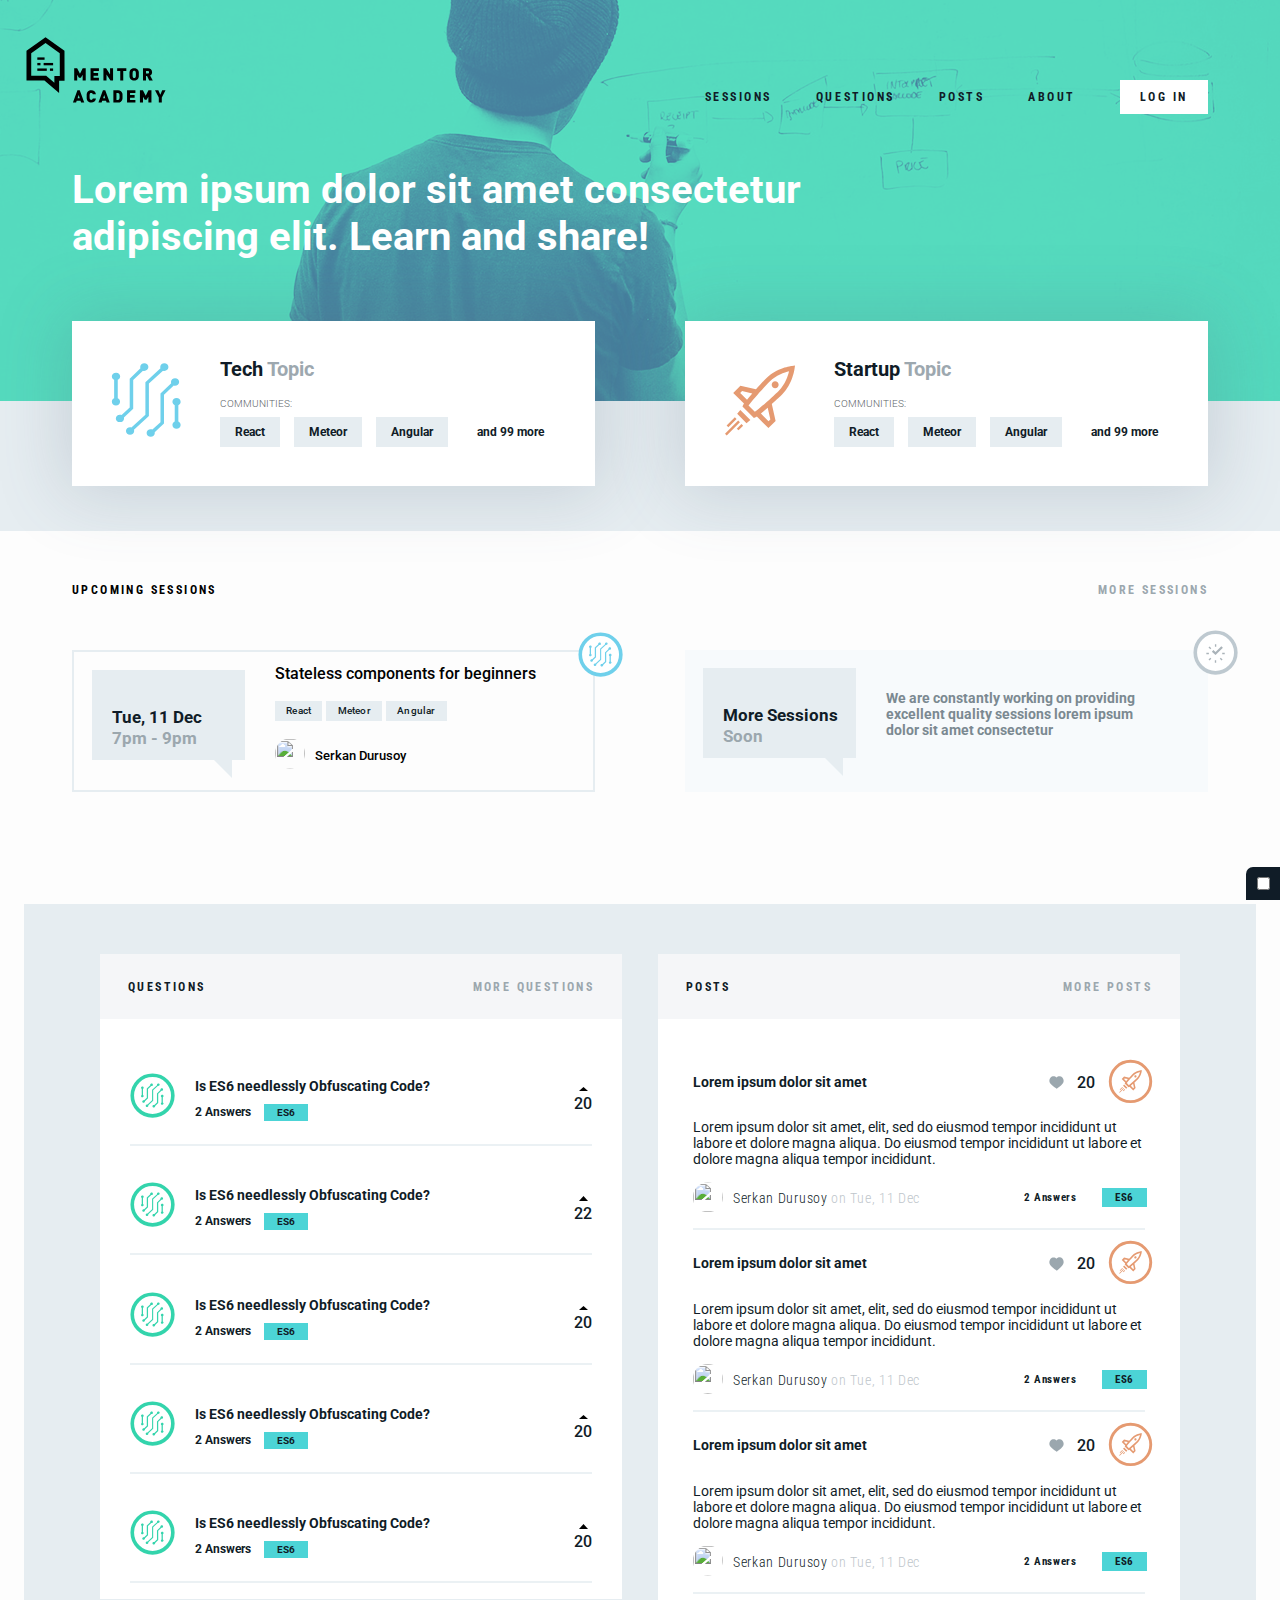
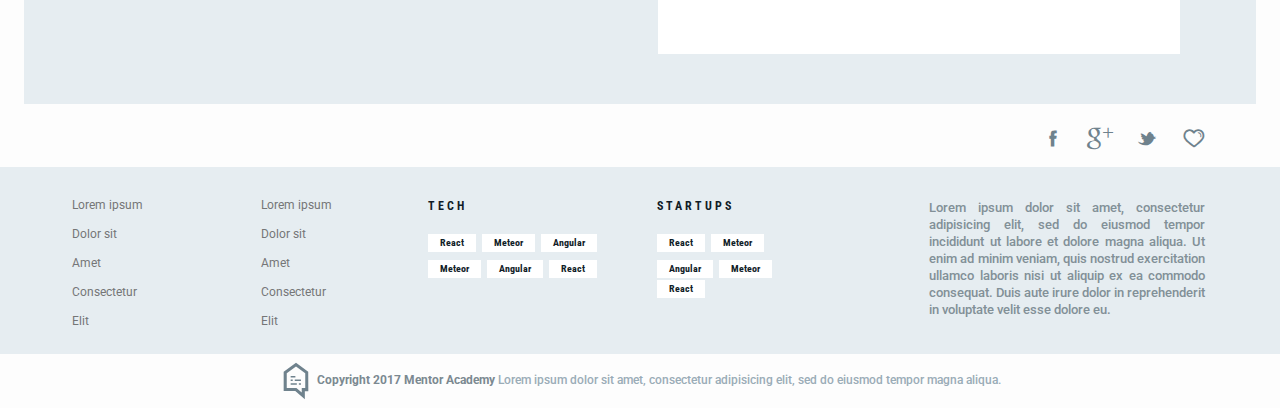
==== commit 4a0e93d8: "Total rebuild v5a" ====
--- a/html-preview/index.html
+++ b/html-preview/index.html
@@ -4,8 +4,8 @@
     <meta http-equiv="X-UA-Compatible" content="IE=edge">
     <meta name="viewport" content="width=device-width, initial-scale=1">
 
-    <title>MentorAcademy prototype v5</title>
-    <meta name="description" content="MentorAcademy's HTML prototype v5">
+    <title>MentorAcademy prototype v5a</title>
+    <meta name="description" content="MentorAcademy's HTML prototype v5a">
 
     <link rel="stylesheet" href="../css/style.css">
 
@@ -340,7 +340,7 @@
 
 <div class="wrapper container-fluid social_icons_block">
   <div class="row">
-      <div class="col-lg-offset-9 col-lg-3 col-md-offset-9 col-md-3 col-sm-offset-7 col-sm-5 col-xs-12">
+      <div class="col-lg-offset-9 col-lg-3 col-md-offset-9 col-md-3 col-sm-offset-7 col-sm-5 col-xs-12 nopadding">
         <div class="box">
           <nav class="social-links">
             <a href="https://www.facebook.com/" class="social-links__link" target="_blank">
--- a/css/style.css
+++ b/css/style.css
@@ -1 +1 @@
-@import "https://cdnjs.cloudflare.com/ajax/libs/normalize/4.2.0/normalize.min.css";@import url(https://fonts.googleapis.com/css?family=Roboto:300,400,500,700&subset=latin,greek,greek-ext);@import url(https://fonts.googleapis.com/css?family=Roboto+Condensed:400,300&subset=latin,greek);@import url(https://fonts.googleapis.com/css?family=Roboto+Slab:400,700&subset=latin,greek-ext,greek);.clearfix{clear:both;position:relative}.center-block{display:block;margin-left:auto;margin-right:auto}.pull-right{float:right !important}.pull-left{float:left !important}.text-left{text-align:left}.text-right{text-align:right}.text-center{text-align:center}.text-justify{text-align:justify}.hidden{display:none}.full-width{width:100%}.inline *{display:inline !important}@-ms-viewport{width:device-width}.visible-xs{display:none !important}.visible-sm{display:none !important}.visible-md{display:none !important}.visible-lg{display:none !important}.visible-xs-block,.visible-xs-inline,.visible-xs-inline-block,.visible-sm-block,.visible-sm-inline,.visible-sm-inline-block,.visible-md-block,.visible-md-inline,.visible-md-inline-block,.visible-lg-block,.visible-lg-inline,.visible-lg-inline-block{display:none !important}@media (max-width: 47em){.visible-xs{display:block !important}table.visible-xs{display:table !important}tr.visible-xs{display:table-row !important}th.visible-xs,td.visible-xs{display:table-cell !important}}@media (max-width: 47em){.visible-xs-block{display:block !important}}@media (max-width: 47em){.visible-xs-inline{display:inline !important}}@media (max-width: 47em){.visible-xs-inline-block{display:inline-block !important}}@media (min-width: 48em) and (max-width: 61em){.visible-sm{display:block !important}table.visible-sm{display:table !important}tr.visible-sm{display:table-row !important}th.visible-sm,td.visible-sm{display:table-cell !important}}@media (min-width: 48em) and (max-width: 61em){.visible-sm-block{display:block !important}}@media (min-width: 48em) and (max-width: 61em){.visible-sm-inline{display:inline !important}}@media (min-width: 48em) and (max-width: 61em){.visible-sm-inline-block{display:inline-block !important}}@media (min-width: 62em) and (max-width: 74em){.visible-md{display:block !important}table.visible-md{display:table !important}tr.visible-md{display:table-row !important}th.visible-md,td.visible-md{display:table-cell !important}}@media (min-width: 62em) and (max-width: 74em){.visible-md-block{display:block !important}}@media (min-width: 62em) and (max-width: 74em){.visible-md-inline{display:inline !important}}@media (min-width: 62em) and (max-width: 74em){.visible-md-inline-block{display:inline-block !important}}@media (min-width: 75em){.visible-lg{display:block !important}table.visible-lg{display:table !important}tr.visible-lg{display:table-row !important}th.visible-lg,td.visible-lg{display:table-cell !important}}@media (min-width: 75em){.visible-lg-block{display:block !important}}@media (min-width: 75em){.visible-lg-inline{display:inline !important}}@media (min-width: 75em){.visible-lg-inline-block{display:inline-block !important}}@media (max-width: 47em){.hidden-xs{display:none !important}}@media (min-width: 48em) and (max-width: 61em){.hidden-sm{display:none !important}}@media (min-width: 62em) and (max-width: 74em){.hidden-md{display:none !important}}@media (min-width: 75em){.hidden-lg{display:none !important}}@media (max-width: 47em){.pull-xs-left{float:left !important}.pull-xs-right{float:right}.text-xs-left{text-align:left}.text-xs-right{text-align:right}.text-xs-center{text-align:center}.text-xs-justify{text-align:justify}}@media (min-width: 48em) and (max-width: 61em){.pull-sm-left{float:left !important}.pull-sm-right{float:right}.text-sm-left{text-align:left}.text-sm-right{text-align:right}.text-sm-center{text-align:center}.text-sm-justify{text-align:justify}}@media (min-width: 62em) and (max-width: 74em){.pull-md-left{float:left !important}.pull-md-right{float:right}.text-md-left{text-align:left}.text-md-right{text-align:right}.text-md-center{text-align:center}.text-md-justify{text-align:justify}}@media (min-width: 75em){.pull-lg-left{float:left !important}.pull-lg-right{float:right}.text-lg-left{text-align:left}.text-lg-right{text-align:right}.text-lg-center{text-align:center}.text-lg-justify{text-align:justify}}.wrapper{-webkit-box-sizing:border-box;box-sizing:border-box;max-width:1600px;margin:0 auto}.container-fluid{margin-right:auto;margin-left:auto;padding-right:1.5rem;padding-left:1.5rem}.row{-webkit-box-sizing:border-box;box-sizing:border-box;display:-webkit-box;display:-webkit-flex;display:-moz-flex;display:-ms-flexbox;display:flex;-webkit-box-flex:0;-webkit-flex:0 1 auto;-moz-flex:0 1 auto;-ms-flex:0 1 auto;flex:0 1 auto;-webkit-box-direction:normal;-webkit-box-orient:horizontal;-webkit-flex-direction:row;-moz-flex-direction:row;-ms-flex-direction:row;flex-direction:row;-webkit-flex-wrap:wrap;-ms-flex-wrap:wrap;flex-wrap:wrap;margin-right:-.5rem;margin-left:-.5rem}.row.reverse{-webkit-box-direction:reverse;-webkit-box-orient:horizontal;-webkit-flex-direction:row-reverse;-moz-flex-direction:row-reverse;-ms-flex-direction:row-reverse;flex-direction:row-reverse}.col.reverse{-webkit-box-direction:reverse;-webkit-box-orient:vertical;-webkit-flex-direction:column-reverse;-moz-flex-direction:column-reverse;-ms-flex-direction:column-reverse;flex-direction:column-reverse}.col-xs{-webkit-box-sizing:border-box;box-sizing:border-box;-webkit-box-flex:0;-webkit-flex-grow:0;-moz-flex-grow:0;-ms-flex-positive:0;flex-grow:0;-webkit-flex-shrink:0;-ms-flex-negative:0;flex-shrink:0;padding-right:.5rem;padding-left:.5rem;-webkit-flex-basis:auto;-ms-flex-preferred-size:auto;flex-basis:auto}.col-xs-1{-webkit-box-sizing:border-box;box-sizing:border-box;-webkit-box-flex:0;-webkit-flex-grow:0;-moz-flex-grow:0;-ms-flex-positive:0;flex-grow:0;-webkit-flex-shrink:0;-ms-flex-negative:0;flex-shrink:0;padding-right:.5rem;padding-left:.5rem;-webkit-flex-basis:8.33333%;-ms-flex-preferred-size:8.33333%;flex-basis:8.33333%;max-width:8.33333%}.col-xs-2{-webkit-box-sizing:border-box;box-sizing:border-box;-webkit-box-flex:0;-webkit-flex-grow:0;-moz-flex-grow:0;-ms-flex-positive:0;flex-grow:0;-webkit-flex-shrink:0;-ms-flex-negative:0;flex-shrink:0;padding-right:.5rem;padding-left:.5rem;-webkit-flex-basis:16.66667%;-ms-flex-preferred-size:16.66667%;flex-basis:16.66667%;max-width:16.66667%}.col-xs-3{-webkit-box-sizing:border-box;box-sizing:border-box;-webkit-box-flex:0;-webkit-flex-grow:0;-moz-flex-grow:0;-ms-flex-positive:0;flex-grow:0;-webkit-flex-shrink:0;-ms-flex-negative:0;flex-shrink:0;padding-right:.5rem;padding-left:.5rem;-webkit-flex-basis:25%;-ms-flex-preferred-size:25%;flex-basis:25%;max-width:25%}.col-xs-4{-webkit-box-sizing:border-box;box-sizing:border-box;-webkit-box-flex:0;-webkit-flex-grow:0;-moz-flex-grow:0;-ms-flex-positive:0;flex-grow:0;-webkit-flex-shrink:0;-ms-flex-negative:0;flex-shrink:0;padding-right:.5rem;padding-left:.5rem;-webkit-flex-basis:33.33333%;-ms-flex-preferred-size:33.33333%;flex-basis:33.33333%;max-width:33.33333%}.col-xs-5{-webkit-box-sizing:border-box;box-sizing:border-box;-webkit-box-flex:0;-webkit-flex-grow:0;-moz-flex-grow:0;-ms-flex-positive:0;flex-grow:0;-webkit-flex-shrink:0;-ms-flex-negative:0;flex-shrink:0;padding-right:.5rem;padding-left:.5rem;-webkit-flex-basis:41.66667%;-ms-flex-preferred-size:41.66667%;flex-basis:41.66667%;max-width:41.66667%}.col-xs-6{-webkit-box-sizing:border-box;box-sizing:border-box;-webkit-box-flex:0;-webkit-flex-grow:0;-moz-flex-grow:0;-ms-flex-positive:0;flex-grow:0;-webkit-flex-shrink:0;-ms-flex-negative:0;flex-shrink:0;padding-right:.5rem;padding-left:.5rem;-webkit-flex-basis:50%;-ms-flex-preferred-size:50%;flex-basis:50%;max-width:50%}.col-xs-7{-webkit-box-sizing:border-box;box-sizing:border-box;-webkit-box-flex:0;-webkit-flex-grow:0;-moz-flex-grow:0;-ms-flex-positive:0;flex-grow:0;-webkit-flex-shrink:0;-ms-flex-negative:0;flex-shrink:0;padding-right:.5rem;padding-left:.5rem;-webkit-flex-basis:58.33333%;-ms-flex-preferred-size:58.33333%;flex-basis:58.33333%;max-width:58.33333%}.col-xs-8{-webkit-box-sizing:border-box;box-sizing:border-box;-webkit-box-flex:0;-webkit-flex-grow:0;-moz-flex-grow:0;-ms-flex-positive:0;flex-grow:0;-webkit-flex-shrink:0;-ms-flex-negative:0;flex-shrink:0;padding-right:.5rem;padding-left:.5rem;-webkit-flex-basis:66.66667%;-ms-flex-preferred-size:66.66667%;flex-basis:66.66667%;max-width:66.66667%}.col-xs-9{-webkit-box-sizing:border-box;box-sizing:border-box;-webkit-box-flex:0;-webkit-flex-grow:0;-moz-flex-grow:0;-ms-flex-positive:0;flex-grow:0;-webkit-flex-shrink:0;-ms-flex-negative:0;flex-shrink:0;padding-right:.5rem;padding-left:.5rem;-webkit-flex-basis:75%;-ms-flex-preferred-size:75%;flex-basis:75%;max-width:75%}.col-xs-10{-webkit-box-sizing:border-box;box-sizing:border-box;-webkit-box-flex:0;-webkit-flex-grow:0;-moz-flex-grow:0;-ms-flex-positive:0;flex-grow:0;-webkit-flex-shrink:0;-ms-flex-negative:0;flex-shrink:0;padding-right:.5rem;padding-left:.5rem;-webkit-flex-basis:83.33333%;-ms-flex-preferred-size:83.33333%;flex-basis:83.33333%;max-width:83.33333%}.col-xs-11{-webkit-box-sizing:border-box;box-sizing:border-box;-webkit-box-flex:0;-webkit-flex-grow:0;-moz-flex-grow:0;-ms-flex-positive:0;flex-grow:0;-webkit-flex-shrink:0;-ms-flex-negative:0;flex-shrink:0;padding-right:.5rem;padding-left:.5rem;-webkit-flex-basis:91.66667%;-ms-flex-preferred-size:91.66667%;flex-basis:91.66667%;max-width:91.66667%}.col-xs-12{-webkit-box-sizing:border-box;box-sizing:border-box;-webkit-box-flex:0;-webkit-flex-grow:0;-moz-flex-grow:0;-ms-flex-positive:0;flex-grow:0;-webkit-flex-shrink:0;-ms-flex-negative:0;flex-shrink:0;padding-right:.5rem;padding-left:.5rem;-webkit-flex-basis:100%;-ms-flex-preferred-size:100%;flex-basis:100%;max-width:100%}.col-xs-offset-1{-webkit-box-sizing:border-box;box-sizing:border-box;-webkit-box-flex:0;-webkit-flex-grow:0;-moz-flex-grow:0;-ms-flex-positive:0;flex-grow:0;-webkit-flex-shrink:0;-ms-flex-negative:0;flex-shrink:0;padding-right:.5rem;padding-left:.5rem;margin-left:8.33333%}.col-xs-offset-2{-webkit-box-sizing:border-box;box-sizing:border-box;-webkit-box-flex:0;-webkit-flex-grow:0;-moz-flex-grow:0;-ms-flex-positive:0;flex-grow:0;-webkit-flex-shrink:0;-ms-flex-negative:0;flex-shrink:0;padding-right:.5rem;padding-left:.5rem;margin-left:16.66667%}.col-xs-offset-3{-webkit-box-sizing:border-box;box-sizing:border-box;-webkit-box-flex:0;-webkit-flex-grow:0;-moz-flex-grow:0;-ms-flex-positive:0;flex-grow:0;-webkit-flex-shrink:0;-ms-flex-negative:0;flex-shrink:0;padding-right:.5rem;padding-left:.5rem;margin-left:25%}.col-xs-offset-4{-webkit-box-sizing:border-box;box-sizing:border-box;-webkit-box-flex:0;-webkit-flex-grow:0;-moz-flex-grow:0;-ms-flex-positive:0;flex-grow:0;-webkit-flex-shrink:0;-ms-flex-negative:0;flex-shrink:0;padding-right:.5rem;padding-left:.5rem;margin-left:33.33333%}.col-xs-offset-5{-webkit-box-sizing:border-box;box-sizing:border-box;-webkit-box-flex:0;-webkit-flex-grow:0;-moz-flex-grow:0;-ms-flex-positive:0;flex-grow:0;-webkit-flex-shrink:0;-ms-flex-negative:0;flex-shrink:0;padding-right:.5rem;padding-left:.5rem;margin-left:41.66667%}.col-xs-offset-6{-webkit-box-sizing:border-box;box-sizing:border-box;-webkit-box-flex:0;-webkit-flex-grow:0;-moz-flex-grow:0;-ms-flex-positive:0;flex-grow:0;-webkit-flex-shrink:0;-ms-flex-negative:0;flex-shrink:0;padding-right:.5rem;padding-left:.5rem;margin-left:50%}.col-xs-offset-7{-webkit-box-sizing:border-box;box-sizing:border-box;-webkit-box-flex:0;-webkit-flex-grow:0;-moz-flex-grow:0;-ms-flex-positive:0;flex-grow:0;-webkit-flex-shrink:0;-ms-flex-negative:0;flex-shrink:0;padding-right:.5rem;padding-left:.5rem;margin-left:58.33333%}.col-xs-offset-8{-webkit-box-sizing:border-box;box-sizing:border-box;-webkit-box-flex:0;-webkit-flex-grow:0;-moz-flex-grow:0;-ms-flex-positive:0;flex-grow:0;-webkit-flex-shrink:0;-ms-flex-negative:0;flex-shrink:0;padding-right:.5rem;padding-left:.5rem;margin-left:66.66667%}.col-xs-offset-9{-webkit-box-sizing:border-box;box-sizing:border-box;-webkit-box-flex:0;-webkit-flex-grow:0;-moz-flex-grow:0;-ms-flex-positive:0;flex-grow:0;-webkit-flex-shrink:0;-ms-flex-negative:0;flex-shrink:0;padding-right:.5rem;padding-left:.5rem;margin-left:75%}.col-xs-offset-10{-webkit-box-sizing:border-box;box-sizing:border-box;-webkit-box-flex:0;-webkit-flex-grow:0;-moz-flex-grow:0;-ms-flex-positive:0;flex-grow:0;-webkit-flex-shrink:0;-ms-flex-negative:0;flex-shrink:0;padding-right:.5rem;padding-left:.5rem;margin-left:83.33333%}.col-xs-offset-11{-webkit-box-sizing:border-box;box-sizing:border-box;-webkit-box-flex:0;-webkit-flex-grow:0;-moz-flex-grow:0;-ms-flex-positive:0;flex-grow:0;-webkit-flex-shrink:0;-ms-flex-negative:0;flex-shrink:0;padding-right:.5rem;padding-left:.5rem;margin-left:91.66667%}.col-xs-offset-12{-webkit-box-sizing:border-box;box-sizing:border-box;-webkit-box-flex:0;-webkit-flex-grow:0;-moz-flex-grow:0;-ms-flex-positive:0;flex-grow:0;-webkit-flex-shrink:0;-ms-flex-negative:0;flex-shrink:0;padding-right:.5rem;padding-left:.5rem;margin-left:100%}.col-xs{-webkit-box-flex:1;-webkit-flex-grow:1;-moz-flex-grow:1;-ms-flex-positive:1;flex-grow:1;-webkit-flex-basis:0;-ms-flex-preferred-size:0;flex-basis:0;max-width:100%}.start-xs{-webkit-box-pack:start;-ms-flex-pack:start;-webkit-justify-content:flex-start;-moz-justify-content:flex-start;justify-content:flex-start;text-align:start}.center-xs{-webkit-box-pack:center;-ms-flex-pack:center;-webkit-justify-content:center;-moz-justify-content:center;justify-content:center;text-align:center}.end-xs{-webkit-box-pack:end;-ms-flex-pack:end;-webkit-justify-content:flex-end;-moz-justify-content:flex-end;justify-content:flex-end;text-align:end}.top-xs{-webkit-box-align:start;-ms-flex-align:start;-webkit-align-items:flex-start;-moz-align-items:flex-start;align-items:flex-start}.middle-xs{-webkit-box-align:center;-ms-flex-align:center;-webkit-align-items:center;-moz-align-items:center;align-items:center}.bottom-xs{-webkit-box-align:end;-ms-flex-align:end;-webkit-align-items:flex-end;-moz-align-items:flex-end;align-items:flex-end}.around-xs{-ms-flex-pack:distribute;-webkit-justify-content:space-around;-moz-justify-content:space-around;justify-content:space-around}.between-xs{-webkit-box-pack:justify;-ms-flex-pack:justify;-webkit-justify-content:space-between;-moz-justify-content:space-between;justify-content:space-between}.first-xs{-webkit-box-ordinal-group:0;-webkit-order:-1;-ms-flex-order:-1;order:-1}.last-xs{-webkit-box-ordinal-group:2;-webkit-order:1;-ms-flex-order:1;order:1}@media only screen and (min-width: 48em){.container{width:46rem}.col-sm{-webkit-box-sizing:border-box;box-sizing:border-box;-webkit-box-flex:0;-webkit-flex-grow:0;-moz-flex-grow:0;-ms-flex-positive:0;flex-grow:0;-webkit-flex-shrink:0;-ms-flex-negative:0;flex-shrink:0;padding-right:.5rem;padding-left:.5rem;-webkit-flex-basis:auto;-ms-flex-preferred-size:auto;flex-basis:auto}.col-sm-1{-webkit-box-sizing:border-box;box-sizing:border-box;-webkit-box-flex:0;-webkit-flex-grow:0;-moz-flex-grow:0;-ms-flex-positive:0;flex-grow:0;-webkit-flex-shrink:0;-ms-flex-negative:0;flex-shrink:0;padding-right:.5rem;padding-left:.5rem;-webkit-flex-basis:8.33333%;-ms-flex-preferred-size:8.33333%;flex-basis:8.33333%;max-width:8.33333%}.col-sm-2{-webkit-box-sizing:border-box;box-sizing:border-box;-webkit-box-flex:0;-webkit-flex-grow:0;-moz-flex-grow:0;-ms-flex-positive:0;flex-grow:0;-webkit-flex-shrink:0;-ms-flex-negative:0;flex-shrink:0;padding-right:.5rem;padding-left:.5rem;-webkit-flex-basis:16.66667%;-ms-flex-preferred-size:16.66667%;flex-basis:16.66667%;max-width:16.66667%}.col-sm-3{-webkit-box-sizing:border-box;box-sizing:border-box;-webkit-box-flex:0;-webkit-flex-grow:0;-moz-flex-grow:0;-ms-flex-positive:0;flex-grow:0;-webkit-flex-shrink:0;-ms-flex-negative:0;flex-shrink:0;padding-right:.5rem;padding-left:.5rem;-webkit-flex-basis:25%;-ms-flex-preferred-size:25%;flex-basis:25%;max-width:25%}.col-sm-4{-webkit-box-sizing:border-box;box-sizing:border-box;-webkit-box-flex:0;-webkit-flex-grow:0;-moz-flex-grow:0;-ms-flex-positive:0;flex-grow:0;-webkit-flex-shrink:0;-ms-flex-negative:0;flex-shrink:0;padding-right:.5rem;padding-left:.5rem;-webkit-flex-basis:33.33333%;-ms-flex-preferred-size:33.33333%;flex-basis:33.33333%;max-width:33.33333%}.col-sm-5{-webkit-box-sizing:border-box;box-sizing:border-box;-webkit-box-flex:0;-webkit-flex-grow:0;-moz-flex-grow:0;-ms-flex-positive:0;flex-grow:0;-webkit-flex-shrink:0;-ms-flex-negative:0;flex-shrink:0;padding-right:.5rem;padding-left:.5rem;-webkit-flex-basis:41.66667%;-ms-flex-preferred-size:41.66667%;flex-basis:41.66667%;max-width:41.66667%}.col-sm-6{-webkit-box-sizing:border-box;box-sizing:border-box;-webkit-box-flex:0;-webkit-flex-grow:0;-moz-flex-grow:0;-ms-flex-positive:0;flex-grow:0;-webkit-flex-shrink:0;-ms-flex-negative:0;flex-shrink:0;padding-right:.5rem;padding-left:.5rem;-webkit-flex-basis:50%;-ms-flex-preferred-size:50%;flex-basis:50%;max-width:50%}.col-sm-7{-webkit-box-sizing:border-box;box-sizing:border-box;-webkit-box-flex:0;-webkit-flex-grow:0;-moz-flex-grow:0;-ms-flex-positive:0;flex-grow:0;-webkit-flex-shrink:0;-ms-flex-negative:0;flex-shrink:0;padding-right:.5rem;padding-left:.5rem;-webkit-flex-basis:58.33333%;-ms-flex-preferred-size:58.33333%;flex-basis:58.33333%;max-width:58.33333%}.col-sm-8{-webkit-box-sizing:border-box;box-sizing:border-box;-webkit-box-flex:0;-webkit-flex-grow:0;-moz-flex-grow:0;-ms-flex-positive:0;flex-grow:0;-webkit-flex-shrink:0;-ms-flex-negative:0;flex-shrink:0;padding-right:.5rem;padding-left:.5rem;-webkit-flex-basis:66.66667%;-ms-flex-preferred-size:66.66667%;flex-basis:66.66667%;max-width:66.66667%}.col-sm-9{-webkit-box-sizing:border-box;box-sizing:border-box;-webkit-box-flex:0;-webkit-flex-grow:0;-moz-flex-grow:0;-ms-flex-positive:0;flex-grow:0;-webkit-flex-shrink:0;-ms-flex-negative:0;flex-shrink:0;padding-right:.5rem;padding-left:.5rem;-webkit-flex-basis:75%;-ms-flex-preferred-size:75%;flex-basis:75%;max-width:75%}.col-sm-10{-webkit-box-sizing:border-box;box-sizing:border-box;-webkit-box-flex:0;-webkit-flex-grow:0;-moz-flex-grow:0;-ms-flex-positive:0;flex-grow:0;-webkit-flex-shrink:0;-ms-flex-negative:0;flex-shrink:0;padding-right:.5rem;padding-left:.5rem;-webkit-flex-basis:83.33333%;-ms-flex-preferred-size:83.33333%;flex-basis:83.33333%;max-width:83.33333%}.col-sm-11{-webkit-box-sizing:border-box;box-sizing:border-box;-webkit-box-flex:0;-webkit-flex-grow:0;-moz-flex-grow:0;-ms-flex-positive:0;flex-grow:0;-webkit-flex-shrink:0;-ms-flex-negative:0;flex-shrink:0;padding-right:.5rem;padding-left:.5rem;-webkit-flex-basis:91.66667%;-ms-flex-preferred-size:91.66667%;flex-basis:91.66667%;max-width:91.66667%}.col-sm-12{-webkit-box-sizing:border-box;box-sizing:border-box;-webkit-box-flex:0;-webkit-flex-grow:0;-moz-flex-grow:0;-ms-flex-positive:0;flex-grow:0;-webkit-flex-shrink:0;-ms-flex-negative:0;flex-shrink:0;padding-right:.5rem;padding-left:.5rem;-webkit-flex-basis:100%;-ms-flex-preferred-size:100%;flex-basis:100%;max-width:100%}.col-sm-offset-1{-webkit-box-sizing:border-box;box-sizing:border-box;-webkit-box-flex:0;-webkit-flex-grow:0;-moz-flex-grow:0;-ms-flex-positive:0;flex-grow:0;-webkit-flex-shrink:0;-ms-flex-negative:0;flex-shrink:0;padding-right:.5rem;padding-left:.5rem;margin-left:8.33333%}.col-sm-offset-2{-webkit-box-sizing:border-box;box-sizing:border-box;-webkit-box-flex:0;-webkit-flex-grow:0;-moz-flex-grow:0;-ms-flex-positive:0;flex-grow:0;-webkit-flex-shrink:0;-ms-flex-negative:0;flex-shrink:0;padding-right:.5rem;padding-left:.5rem;margin-left:16.66667%}.col-sm-offset-3{-webkit-box-sizing:border-box;box-sizing:border-box;-webkit-box-flex:0;-webkit-flex-grow:0;-moz-flex-grow:0;-ms-flex-positive:0;flex-grow:0;-webkit-flex-shrink:0;-ms-flex-negative:0;flex-shrink:0;padding-right:.5rem;padding-left:.5rem;margin-left:25%}.col-sm-offset-4{-webkit-box-sizing:border-box;box-sizing:border-box;-webkit-box-flex:0;-webkit-flex-grow:0;-moz-flex-grow:0;-ms-flex-positive:0;flex-grow:0;-webkit-flex-shrink:0;-ms-flex-negative:0;flex-shrink:0;padding-right:.5rem;padding-left:.5rem;margin-left:33.33333%}.col-sm-offset-5{-webkit-box-sizing:border-box;box-sizing:border-box;-webkit-box-flex:0;-webkit-flex-grow:0;-moz-flex-grow:0;-ms-flex-positive:0;flex-grow:0;-webkit-flex-shrink:0;-ms-flex-negative:0;flex-shrink:0;padding-right:.5rem;padding-left:.5rem;margin-left:41.66667%}.col-sm-offset-6{-webkit-box-sizing:border-box;box-sizing:border-box;-webkit-box-flex:0;-webkit-flex-grow:0;-moz-flex-grow:0;-ms-flex-positive:0;flex-grow:0;-webkit-flex-shrink:0;-ms-flex-negative:0;flex-shrink:0;padding-right:.5rem;padding-left:.5rem;margin-left:50%}.col-sm-offset-7{-webkit-box-sizing:border-box;box-sizing:border-box;-webkit-box-flex:0;-webkit-flex-grow:0;-moz-flex-grow:0;-ms-flex-positive:0;flex-grow:0;-webkit-flex-shrink:0;-ms-flex-negative:0;flex-shrink:0;padding-right:.5rem;padding-left:.5rem;margin-left:58.33333%}.col-sm-offset-8{-webkit-box-sizing:border-box;box-sizing:border-box;-webkit-box-flex:0;-webkit-flex-grow:0;-moz-flex-grow:0;-ms-flex-positive:0;flex-grow:0;-webkit-flex-shrink:0;-ms-flex-negative:0;flex-shrink:0;padding-right:.5rem;padding-left:.5rem;margin-left:66.66667%}.col-sm-offset-9{-webkit-box-sizing:border-box;box-sizing:border-box;-webkit-box-flex:0;-webkit-flex-grow:0;-moz-flex-grow:0;-ms-flex-positive:0;flex-grow:0;-webkit-flex-shrink:0;-ms-flex-negative:0;flex-shrink:0;padding-right:.5rem;padding-left:.5rem;margin-left:75%}.col-sm-offset-10{-webkit-box-sizing:border-box;box-sizing:border-box;-webkit-box-flex:0;-webkit-flex-grow:0;-moz-flex-grow:0;-ms-flex-positive:0;flex-grow:0;-webkit-flex-shrink:0;-ms-flex-negative:0;flex-shrink:0;padding-right:.5rem;padding-left:.5rem;margin-left:83.33333%}.col-sm-offset-11{-webkit-box-sizing:border-box;box-sizing:border-box;-webkit-box-flex:0;-webkit-flex-grow:0;-moz-flex-grow:0;-ms-flex-positive:0;flex-grow:0;-webkit-flex-shrink:0;-ms-flex-negative:0;flex-shrink:0;padding-right:.5rem;padding-left:.5rem;margin-left:91.66667%}.col-sm-offset-12{-webkit-box-sizing:border-box;box-sizing:border-box;-webkit-box-flex:0;-webkit-flex-grow:0;-moz-flex-grow:0;-ms-flex-positive:0;flex-grow:0;-webkit-flex-shrink:0;-ms-flex-negative:0;flex-shrink:0;padding-right:.5rem;padding-left:.5rem;margin-left:100%}.col-sm{-webkit-box-flex:1;-webkit-flex-grow:1;-moz-flex-grow:1;-ms-flex-positive:1;flex-grow:1;-webkit-flex-basis:0;-ms-flex-preferred-size:0;flex-basis:0;max-width:100%}.start-sm{-webkit-box-pack:start;-ms-flex-pack:start;-webkit-justify-content:flex-start;-moz-justify-content:flex-start;justify-content:flex-start;text-align:start}.center-sm{-webkit-box-pack:center;-ms-flex-pack:center;-webkit-justify-content:center;-moz-justify-content:center;justify-content:center;text-align:center}.end-sm{-webkit-box-pack:end;-ms-flex-pack:end;-webkit-justify-content:flex-end;-moz-justify-content:flex-end;justify-content:flex-end;text-align:end}.top-sm{-webkit-box-align:start;-ms-flex-align:start;-webkit-align-items:flex-start;-moz-align-items:flex-start;align-items:flex-start}.middle-sm{-webkit-box-align:center;-ms-flex-align:center;-webkit-align-items:center;-moz-align-items:center;align-items:center}.bottom-sm{-webkit-box-align:end;-ms-flex-align:end;-webkit-align-items:flex-end;-moz-align-items:flex-end;align-items:flex-end}.around-sm{-ms-flex-pack:distribute;-webkit-justify-content:space-around;-moz-justify-content:space-around;justify-content:space-around}.between-sm{-webkit-box-pack:justify;-ms-flex-pack:justify;-webkit-justify-content:space-between;-moz-justify-content:space-between;justify-content:space-between}.first-sm{-webkit-box-ordinal-group:0;-webkit-order:-1;-ms-flex-order:-1;order:-1}.last-sm{-webkit-box-ordinal-group:2;-webkit-order:1;-ms-flex-order:1;order:1}}@media only screen and (min-width: 62em){.container{width:61rem}.col-md{-webkit-box-sizing:border-box;box-sizing:border-box;-webkit-box-flex:0;-webkit-flex-grow:0;-moz-flex-grow:0;-ms-flex-positive:0;flex-grow:0;-webkit-flex-shrink:0;-ms-flex-negative:0;flex-shrink:0;padding-right:.5rem;padding-left:.5rem;-webkit-flex-basis:auto;-ms-flex-preferred-size:auto;flex-basis:auto}.col-md-1{-webkit-box-sizing:border-box;box-sizing:border-box;-webkit-box-flex:0;-webkit-flex-grow:0;-moz-flex-grow:0;-ms-flex-positive:0;flex-grow:0;-webkit-flex-shrink:0;-ms-flex-negative:0;flex-shrink:0;padding-right:.5rem;padding-left:.5rem;-webkit-flex-basis:8.33333%;-ms-flex-preferred-size:8.33333%;flex-basis:8.33333%;max-width:8.33333%}.col-md-2{-webkit-box-sizing:border-box;box-sizing:border-box;-webkit-box-flex:0;-webkit-flex-grow:0;-moz-flex-grow:0;-ms-flex-positive:0;flex-grow:0;-webkit-flex-shrink:0;-ms-flex-negative:0;flex-shrink:0;padding-right:.5rem;padding-left:.5rem;-webkit-flex-basis:16.66667%;-ms-flex-preferred-size:16.66667%;flex-basis:16.66667%;max-width:16.66667%}.col-md-3{-webkit-box-sizing:border-box;box-sizing:border-box;-webkit-box-flex:0;-webkit-flex-grow:0;-moz-flex-grow:0;-ms-flex-positive:0;flex-grow:0;-webkit-flex-shrink:0;-ms-flex-negative:0;flex-shrink:0;padding-right:.5rem;padding-left:.5rem;-webkit-flex-basis:25%;-ms-flex-preferred-size:25%;flex-basis:25%;max-width:25%}.col-md-4{-webkit-box-sizing:border-box;box-sizing:border-box;-webkit-box-flex:0;-webkit-flex-grow:0;-moz-flex-grow:0;-ms-flex-positive:0;flex-grow:0;-webkit-flex-shrink:0;-ms-flex-negative:0;flex-shrink:0;padding-right:.5rem;padding-left:.5rem;-webkit-flex-basis:33.33333%;-ms-flex-preferred-size:33.33333%;flex-basis:33.33333%;max-width:33.33333%}.col-md-5{-webkit-box-sizing:border-box;box-sizing:border-box;-webkit-box-flex:0;-webkit-flex-grow:0;-moz-flex-grow:0;-ms-flex-positive:0;flex-grow:0;-webkit-flex-shrink:0;-ms-flex-negative:0;flex-shrink:0;padding-right:.5rem;padding-left:.5rem;-webkit-flex-basis:41.66667%;-ms-flex-preferred-size:41.66667%;flex-basis:41.66667%;max-width:41.66667%}.col-md-6{-webkit-box-sizing:border-box;box-sizing:border-box;-webkit-box-flex:0;-webkit-flex-grow:0;-moz-flex-grow:0;-ms-flex-positive:0;flex-grow:0;-webkit-flex-shrink:0;-ms-flex-negative:0;flex-shrink:0;padding-right:.5rem;padding-left:.5rem;-webkit-flex-basis:50%;-ms-flex-preferred-size:50%;flex-basis:50%;max-width:50%}.col-md-7{-webkit-box-sizing:border-box;box-sizing:border-box;-webkit-box-flex:0;-webkit-flex-grow:0;-moz-flex-grow:0;-ms-flex-positive:0;flex-grow:0;-webkit-flex-shrink:0;-ms-flex-negative:0;flex-shrink:0;padding-right:.5rem;padding-left:.5rem;-webkit-flex-basis:58.33333%;-ms-flex-preferred-size:58.33333%;flex-basis:58.33333%;max-width:58.33333%}.col-md-8{-webkit-box-sizing:border-box;box-sizing:border-box;-webkit-box-flex:0;-webkit-flex-grow:0;-moz-flex-grow:0;-ms-flex-positive:0;flex-grow:0;-webkit-flex-shrink:0;-ms-flex-negative:0;flex-shrink:0;padding-right:.5rem;padding-left:.5rem;-webkit-flex-basis:66.66667%;-ms-flex-preferred-size:66.66667%;flex-basis:66.66667%;max-width:66.66667%}.col-md-9{-webkit-box-sizing:border-box;box-sizing:border-box;-webkit-box-flex:0;-webkit-flex-grow:0;-moz-flex-grow:0;-ms-flex-positive:0;flex-grow:0;-webkit-flex-shrink:0;-ms-flex-negative:0;flex-shrink:0;padding-right:.5rem;padding-left:.5rem;-webkit-flex-basis:75%;-ms-flex-preferred-size:75%;flex-basis:75%;max-width:75%}.col-md-10{-webkit-box-sizing:border-box;box-sizing:border-box;-webkit-box-flex:0;-webkit-flex-grow:0;-moz-flex-grow:0;-ms-flex-positive:0;flex-grow:0;-webkit-flex-shrink:0;-ms-flex-negative:0;flex-shrink:0;padding-right:.5rem;padding-left:.5rem;-webkit-flex-basis:83.33333%;-ms-flex-preferred-size:83.33333%;flex-basis:83.33333%;max-width:83.33333%}.col-md-11{-webkit-box-sizing:border-box;box-sizing:border-box;-webkit-box-flex:0;-webkit-flex-grow:0;-moz-flex-grow:0;-ms-flex-positive:0;flex-grow:0;-webkit-flex-shrink:0;-ms-flex-negative:0;flex-shrink:0;padding-right:.5rem;padding-left:.5rem;-webkit-flex-basis:91.66667%;-ms-flex-preferred-size:91.66667%;flex-basis:91.66667%;max-width:91.66667%}.col-md-12{-webkit-box-sizing:border-box;box-sizing:border-box;-webkit-box-flex:0;-webkit-flex-grow:0;-moz-flex-grow:0;-ms-flex-positive:0;flex-grow:0;-webkit-flex-shrink:0;-ms-flex-negative:0;flex-shrink:0;padding-right:.5rem;padding-left:.5rem;-webkit-flex-basis:100%;-ms-flex-preferred-size:100%;flex-basis:100%;max-width:100%}.col-md-offset-1{-webkit-box-sizing:border-box;box-sizing:border-box;-webkit-box-flex:0;-webkit-flex-grow:0;-moz-flex-grow:0;-ms-flex-positive:0;flex-grow:0;-webkit-flex-shrink:0;-ms-flex-negative:0;flex-shrink:0;padding-right:.5rem;padding-left:.5rem;margin-left:8.33333%}.col-md-offset-2{-webkit-box-sizing:border-box;box-sizing:border-box;-webkit-box-flex:0;-webkit-flex-grow:0;-moz-flex-grow:0;-ms-flex-positive:0;flex-grow:0;-webkit-flex-shrink:0;-ms-flex-negative:0;flex-shrink:0;padding-right:.5rem;padding-left:.5rem;margin-left:16.66667%}.col-md-offset-3{-webkit-box-sizing:border-box;box-sizing:border-box;-webkit-box-flex:0;-webkit-flex-grow:0;-moz-flex-grow:0;-ms-flex-positive:0;flex-grow:0;-webkit-flex-shrink:0;-ms-flex-negative:0;flex-shrink:0;padding-right:.5rem;padding-left:.5rem;margin-left:25%}.col-md-offset-4{-webkit-box-sizing:border-box;box-sizing:border-box;-webkit-box-flex:0;-webkit-flex-grow:0;-moz-flex-grow:0;-ms-flex-positive:0;flex-grow:0;-webkit-flex-shrink:0;-ms-flex-negative:0;flex-shrink:0;padding-right:.5rem;padding-left:.5rem;margin-left:33.33333%}.col-md-offset-5{-webkit-box-sizing:border-box;box-sizing:border-box;-webkit-box-flex:0;-webkit-flex-grow:0;-moz-flex-grow:0;-ms-flex-positive:0;flex-grow:0;-webkit-flex-shrink:0;-ms-flex-negative:0;flex-shrink:0;padding-right:.5rem;padding-left:.5rem;margin-left:41.66667%}.col-md-offset-6{-webkit-box-sizing:border-box;box-sizing:border-box;-webkit-box-flex:0;-webkit-flex-grow:0;-moz-flex-grow:0;-ms-flex-positive:0;flex-grow:0;-webkit-flex-shrink:0;-ms-flex-negative:0;flex-shrink:0;padding-right:.5rem;padding-left:.5rem;margin-left:50%}.col-md-offset-7{-webkit-box-sizing:border-box;box-sizing:border-box;-webkit-box-flex:0;-webkit-flex-grow:0;-moz-flex-grow:0;-ms-flex-positive:0;flex-grow:0;-webkit-flex-shrink:0;-ms-flex-negative:0;flex-shrink:0;padding-right:.5rem;padding-left:.5rem;margin-left:58.33333%}.col-md-offset-8{-webkit-box-sizing:border-box;box-sizing:border-box;-webkit-box-flex:0;-webkit-flex-grow:0;-moz-flex-grow:0;-ms-flex-positive:0;flex-grow:0;-webkit-flex-shrink:0;-ms-flex-negative:0;flex-shrink:0;padding-right:.5rem;padding-left:.5rem;margin-left:66.66667%}.col-md-offset-9{-webkit-box-sizing:border-box;box-sizing:border-box;-webkit-box-flex:0;-webkit-flex-grow:0;-moz-flex-grow:0;-ms-flex-positive:0;flex-grow:0;-webkit-flex-shrink:0;-ms-flex-negative:0;flex-shrink:0;padding-right:.5rem;padding-left:.5rem;margin-left:75%}.col-md-offset-10{-webkit-box-sizing:border-box;box-sizing:border-box;-webkit-box-flex:0;-webkit-flex-grow:0;-moz-flex-grow:0;-ms-flex-positive:0;flex-grow:0;-webkit-flex-shrink:0;-ms-flex-negative:0;flex-shrink:0;padding-right:.5rem;padding-left:.5rem;margin-left:83.33333%}.col-md-offset-11{-webkit-box-sizing:border-box;box-sizing:border-box;-webkit-box-flex:0;-webkit-flex-grow:0;-moz-flex-grow:0;-ms-flex-positive:0;flex-grow:0;-webkit-flex-shrink:0;-ms-flex-negative:0;flex-shrink:0;padding-right:.5rem;padding-left:.5rem;margin-left:91.66667%}.col-md-offset-12{-webkit-box-sizing:border-box;box-sizing:border-box;-webkit-box-flex:0;-webkit-flex-grow:0;-moz-flex-grow:0;-ms-flex-positive:0;flex-grow:0;-webkit-flex-shrink:0;-ms-flex-negative:0;flex-shrink:0;padding-right:.5rem;padding-left:.5rem;margin-left:100%}.col-md{-webkit-box-flex:1;-webkit-flex-grow:1;-moz-flex-grow:1;-ms-flex-positive:1;flex-grow:1;-webkit-flex-basis:0;-ms-flex-preferred-size:0;flex-basis:0;max-width:100%}.start-md{-webkit-box-pack:start;-ms-flex-pack:start;-webkit-justify-content:flex-start;-moz-justify-content:flex-start;justify-content:flex-start;text-align:start}.center-md{-webkit-box-pack:center;-ms-flex-pack:center;-webkit-justify-content:center;-moz-justify-content:center;justify-content:center;text-align:center}.end-md{-webkit-box-pack:end;-ms-flex-pack:end;-webkit-justify-content:flex-end;-moz-justify-content:flex-end;justify-content:flex-end;text-align:end}.top-md{-webkit-box-align:start;-ms-flex-align:start;-webkit-align-items:flex-start;-moz-align-items:flex-start;align-items:flex-start}.middle-md{-webkit-box-align:center;-ms-flex-align:center;-webkit-align-items:center;-moz-align-items:center;align-items:center}.bottom-md{-webkit-box-align:end;-ms-flex-align:end;-webkit-align-items:flex-end;-moz-align-items:flex-end;align-items:flex-end}.around-md{-ms-flex-pack:distribute;-webkit-justify-content:space-around;-moz-justify-content:space-around;justify-content:space-around}.between-md{-webkit-box-pack:justify;-ms-flex-pack:justify;-webkit-justify-content:space-between;-moz-justify-content:space-between;justify-content:space-between}.first-md{-webkit-box-ordinal-group:0;-webkit-order:-1;-ms-flex-order:-1;order:-1}.last-md{-webkit-box-ordinal-group:2;-webkit-order:1;-ms-flex-order:1;order:1}}@media only screen and (min-width: 75em){.container{width:71rem}.col-lg{-webkit-box-sizing:border-box;box-sizing:border-box;-webkit-box-flex:0;-webkit-flex-grow:0;-moz-flex-grow:0;-ms-flex-positive:0;flex-grow:0;-webkit-flex-shrink:0;-ms-flex-negative:0;flex-shrink:0;padding-right:.5rem;padding-left:.5rem;-webkit-flex-basis:auto;-ms-flex-preferred-size:auto;flex-basis:auto}.col-lg-1{-webkit-box-sizing:border-box;box-sizing:border-box;-webkit-box-flex:0;-webkit-flex-grow:0;-moz-flex-grow:0;-ms-flex-positive:0;flex-grow:0;-webkit-flex-shrink:0;-ms-flex-negative:0;flex-shrink:0;padding-right:.5rem;padding-left:.5rem;-webkit-flex-basis:8.33333%;-ms-flex-preferred-size:8.33333%;flex-basis:8.33333%;max-width:8.33333%}.col-lg-2{-webkit-box-sizing:border-box;box-sizing:border-box;-webkit-box-flex:0;-webkit-flex-grow:0;-moz-flex-grow:0;-ms-flex-positive:0;flex-grow:0;-webkit-flex-shrink:0;-ms-flex-negative:0;flex-shrink:0;padding-right:.5rem;padding-left:.5rem;-webkit-flex-basis:16.66667%;-ms-flex-preferred-size:16.66667%;flex-basis:16.66667%;max-width:16.66667%}.col-lg-3{-webkit-box-sizing:border-box;box-sizing:border-box;-webkit-box-flex:0;-webkit-flex-grow:0;-moz-flex-grow:0;-ms-flex-positive:0;flex-grow:0;-webkit-flex-shrink:0;-ms-flex-negative:0;flex-shrink:0;padding-right:.5rem;padding-left:.5rem;-webkit-flex-basis:25%;-ms-flex-preferred-size:25%;flex-basis:25%;max-width:25%}.col-lg-4{-webkit-box-sizing:border-box;box-sizing:border-box;-webkit-box-flex:0;-webkit-flex-grow:0;-moz-flex-grow:0;-ms-flex-positive:0;flex-grow:0;-webkit-flex-shrink:0;-ms-flex-negative:0;flex-shrink:0;padding-right:.5rem;padding-left:.5rem;-webkit-flex-basis:33.33333%;-ms-flex-preferred-size:33.33333%;flex-basis:33.33333%;max-width:33.33333%}.col-lg-5{-webkit-box-sizing:border-box;box-sizing:border-box;-webkit-box-flex:0;-webkit-flex-grow:0;-moz-flex-grow:0;-ms-flex-positive:0;flex-grow:0;-webkit-flex-shrink:0;-ms-flex-negative:0;flex-shrink:0;padding-right:.5rem;padding-left:.5rem;-webkit-flex-basis:41.66667%;-ms-flex-preferred-size:41.66667%;flex-basis:41.66667%;max-width:41.66667%}.col-lg-6{-webkit-box-sizing:border-box;box-sizing:border-box;-webkit-box-flex:0;-webkit-flex-grow:0;-moz-flex-grow:0;-ms-flex-positive:0;flex-grow:0;-webkit-flex-shrink:0;-ms-flex-negative:0;flex-shrink:0;padding-right:.5rem;padding-left:.5rem;-webkit-flex-basis:50%;-ms-flex-preferred-size:50%;flex-basis:50%;max-width:50%}.col-lg-7{-webkit-box-sizing:border-box;box-sizing:border-box;-webkit-box-flex:0;-webkit-flex-grow:0;-moz-flex-grow:0;-ms-flex-positive:0;flex-grow:0;-webkit-flex-shrink:0;-ms-flex-negative:0;flex-shrink:0;padding-right:.5rem;padding-left:.5rem;-webkit-flex-basis:58.33333%;-ms-flex-preferred-size:58.33333%;flex-basis:58.33333%;max-width:58.33333%}.col-lg-8{-webkit-box-sizing:border-box;box-sizing:border-box;-webkit-box-flex:0;-webkit-flex-grow:0;-moz-flex-grow:0;-ms-flex-positive:0;flex-grow:0;-webkit-flex-shrink:0;-ms-flex-negative:0;flex-shrink:0;padding-right:.5rem;padding-left:.5rem;-webkit-flex-basis:66.66667%;-ms-flex-preferred-size:66.66667%;flex-basis:66.66667%;max-width:66.66667%}.col-lg-9{-webkit-box-sizing:border-box;box-sizing:border-box;-webkit-box-flex:0;-webkit-flex-grow:0;-moz-flex-grow:0;-ms-flex-positive:0;flex-grow:0;-webkit-flex-shrink:0;-ms-flex-negative:0;flex-shrink:0;padding-right:.5rem;padding-left:.5rem;-webkit-flex-basis:75%;-ms-flex-preferred-size:75%;flex-basis:75%;max-width:75%}.col-lg-10{-webkit-box-sizing:border-box;box-sizing:border-box;-webkit-box-flex:0;-webkit-flex-grow:0;-moz-flex-grow:0;-ms-flex-positive:0;flex-grow:0;-webkit-flex-shrink:0;-ms-flex-negative:0;flex-shrink:0;padding-right:.5rem;padding-left:.5rem;-webkit-flex-basis:83.33333%;-ms-flex-preferred-size:83.33333%;flex-basis:83.33333%;max-width:83.33333%}.col-lg-11{-webkit-box-sizing:border-box;box-sizing:border-box;-webkit-box-flex:0;-webkit-flex-grow:0;-moz-flex-grow:0;-ms-flex-positive:0;flex-grow:0;-webkit-flex-shrink:0;-ms-flex-negative:0;flex-shrink:0;padding-right:.5rem;padding-left:.5rem;-webkit-flex-basis:91.66667%;-ms-flex-preferred-size:91.66667%;flex-basis:91.66667%;max-width:91.66667%}.col-lg-12{-webkit-box-sizing:border-box;box-sizing:border-box;-webkit-box-flex:0;-webkit-flex-grow:0;-moz-flex-grow:0;-ms-flex-positive:0;flex-grow:0;-webkit-flex-shrink:0;-ms-flex-negative:0;flex-shrink:0;padding-right:.5rem;padding-left:.5rem;-webkit-flex-basis:100%;-ms-flex-preferred-size:100%;flex-basis:100%;max-width:100%}.col-lg-offset-1{-webkit-box-sizing:border-box;box-sizing:border-box;-webkit-box-flex:0;-webkit-flex-grow:0;-moz-flex-grow:0;-ms-flex-positive:0;flex-grow:0;-webkit-flex-shrink:0;-ms-flex-negative:0;flex-shrink:0;padding-right:.5rem;padding-left:.5rem;margin-left:8.33333%}.col-lg-offset-2{-webkit-box-sizing:border-box;box-sizing:border-box;-webkit-box-flex:0;-webkit-flex-grow:0;-moz-flex-grow:0;-ms-flex-positive:0;flex-grow:0;-webkit-flex-shrink:0;-ms-flex-negative:0;flex-shrink:0;padding-right:.5rem;padding-left:.5rem;margin-left:16.66667%}.col-lg-offset-3{-webkit-box-sizing:border-box;box-sizing:border-box;-webkit-box-flex:0;-webkit-flex-grow:0;-moz-flex-grow:0;-ms-flex-positive:0;flex-grow:0;-webkit-flex-shrink:0;-ms-flex-negative:0;flex-shrink:0;padding-right:.5rem;padding-left:.5rem;margin-left:25%}.col-lg-offset-4{-webkit-box-sizing:border-box;box-sizing:border-box;-webkit-box-flex:0;-webkit-flex-grow:0;-moz-flex-grow:0;-ms-flex-positive:0;flex-grow:0;-webkit-flex-shrink:0;-ms-flex-negative:0;flex-shrink:0;padding-right:.5rem;padding-left:.5rem;margin-left:33.33333%}.col-lg-offset-5{-webkit-box-sizing:border-box;box-sizing:border-box;-webkit-box-flex:0;-webkit-flex-grow:0;-moz-flex-grow:0;-ms-flex-positive:0;flex-grow:0;-webkit-flex-shrink:0;-ms-flex-negative:0;flex-shrink:0;padding-right:.5rem;padding-left:.5rem;margin-left:41.66667%}.col-lg-offset-6{-webkit-box-sizing:border-box;box-sizing:border-box;-webkit-box-flex:0;-webkit-flex-grow:0;-moz-flex-grow:0;-ms-flex-positive:0;flex-grow:0;-webkit-flex-shrink:0;-ms-flex-negative:0;flex-shrink:0;padding-right:.5rem;padding-left:.5rem;margin-left:50%}.col-lg-offset-7{-webkit-box-sizing:border-box;box-sizing:border-box;-webkit-box-flex:0;-webkit-flex-grow:0;-moz-flex-grow:0;-ms-flex-positive:0;flex-grow:0;-webkit-flex-shrink:0;-ms-flex-negative:0;flex-shrink:0;padding-right:.5rem;padding-left:.5rem;margin-left:58.33333%}.col-lg-offset-8{-webkit-box-sizing:border-box;box-sizing:border-box;-webkit-box-flex:0;-webkit-flex-grow:0;-moz-flex-grow:0;-ms-flex-positive:0;flex-grow:0;-webkit-flex-shrink:0;-ms-flex-negative:0;flex-shrink:0;padding-right:.5rem;padding-left:.5rem;margin-left:66.66667%}.col-lg-offset-9{-webkit-box-sizing:border-box;box-sizing:border-box;-webkit-box-flex:0;-webkit-flex-grow:0;-moz-flex-grow:0;-ms-flex-positive:0;flex-grow:0;-webkit-flex-shrink:0;-ms-flex-negative:0;flex-shrink:0;padding-right:.5rem;padding-left:.5rem;margin-left:75%}.col-lg-offset-10{-webkit-box-sizing:border-box;box-sizing:border-box;-webkit-box-flex:0;-webkit-flex-grow:0;-moz-flex-grow:0;-ms-flex-positive:0;flex-grow:0;-webkit-flex-shrink:0;-ms-flex-negative:0;flex-shrink:0;padding-right:.5rem;padding-left:.5rem;margin-left:83.33333%}.col-lg-offset-11{-webkit-box-sizing:border-box;box-sizing:border-box;-webkit-box-flex:0;-webkit-flex-grow:0;-moz-flex-grow:0;-ms-flex-positive:0;flex-grow:0;-webkit-flex-shrink:0;-ms-flex-negative:0;flex-shrink:0;padding-right:.5rem;padding-left:.5rem;margin-left:91.66667%}.col-lg-offset-12{-webkit-box-sizing:border-box;box-sizing:border-box;-webkit-box-flex:0;-webkit-flex-grow:0;-moz-flex-grow:0;-ms-flex-positive:0;flex-grow:0;-webkit-flex-shrink:0;-ms-flex-negative:0;flex-shrink:0;padding-right:.5rem;padding-left:.5rem;margin-left:100%}.col-lg{-webkit-box-flex:1;-webkit-flex-grow:1;-moz-flex-grow:1;-ms-flex-positive:1;flex-grow:1;-webkit-flex-basis:0;-ms-flex-preferred-size:0;flex-basis:0;max-width:100%}.start-lg{-webkit-box-pack:start;-ms-flex-pack:start;-webkit-justify-content:flex-start;-moz-justify-content:flex-start;justify-content:flex-start;text-align:start}.center-lg{-webkit-box-pack:center;-ms-flex-pack:center;-webkit-justify-content:center;-moz-justify-content:center;justify-content:center;text-align:center}.end-lg{-webkit-box-pack:end;-ms-flex-pack:end;-webkit-justify-content:flex-end;-moz-justify-content:flex-end;justify-content:flex-end;text-align:end}.top-lg{-webkit-box-align:start;-ms-flex-align:start;-webkit-align-items:flex-start;-moz-align-items:flex-start;align-items:flex-start}.middle-lg{-webkit-box-align:center;-ms-flex-align:center;-webkit-align-items:center;-moz-align-items:center;align-items:center}.bottom-lg{-webkit-box-align:end;-ms-flex-align:end;-webkit-align-items:flex-end;-moz-align-items:flex-end;align-items:flex-end}.around-lg{-ms-flex-pack:distribute;-webkit-justify-content:space-around;-moz-justify-content:space-around;justify-content:space-around}.between-lg{-webkit-box-pack:justify;-ms-flex-pack:justify;-webkit-justify-content:space-between;-moz-justify-content:space-between;justify-content:space-between}.first-lg{-webkit-box-ordinal-group:0;-webkit-order:-1;-ms-flex-order:-1;order:-1}.last-lg{-webkit-box-ordinal-group:2;-webkit-order:1;-ms-flex-order:1;order:1}}body{font-weight:300;font-family:"Roboto",Helvetica,Arial,sans-serif;font-size:16px;color:#101c27;background-color:#fdfdfd;line-height:26px;margin:0;-webkit-font-smoothing:antialiased;-moz-osx-font-smoothing:grayscale}img{vertical-align:bottom}strong{font-weight:500}blockquote{font-size:16px;font-style:italic;border-left:5px solid #f5f6f8;margin:0 0 20px;padding:12px 24px;position:relative;overflow:hidden;clear:both;text-align:justify}blockquote p:last-child{margin-bottom:0}.color{width:70%;height:40px;line-height:40px;text-align:center;color:#fff;font-weight:500}.color--gray-base{background-color:#101c27}.color--gray-light{background-color:#d8d8d8}.color--gray-lighter{background-color:#f5f6f8;color:#101c27}.color--gray-lightest{background-color:#fafafa;color:#101c27}.color--almost-white{background-color:#fdfdfd;color:#101c27}.color--brand-primary{background-color:#4193a9}.color--brand-primary-light{background-color:#57c2f0}.form__item{margin:0 0 30px;position:relative;width:300px;overflow:visible}*[class^="col-"]>.form__item,*[class^="col-"]>.box>.form__item{min-width:auto}.form__label{display:block;margin:0;font-size:14px;text-transform:none;font-weight:500}.form__actions{margin-top:90px}.form__actions button,.form__actions input[type="button"],.form__actions input[type="submit"]{margin:0}.form__input{width:100%;margin:0;border:2px solid transparent;border-radius:0;height:40px;line-height:26.66667px;padding:6.66667px 10px;-webkit-box-sizing:border-box;box-sizing:border-box;font-size:16px;-webkit-transition:all 200ms ease-in;transition:all 200ms ease-in;background-color:#f5f6f8}.form__input::-moz-placeholder{color:#d8d8d8;opacity:1}.form__input:-ms-input-placeholder{color:#d8d8d8}.form__input::-webkit-input-placeholder{color:#d8d8d8}.form__input[type=file]{line-height:18px}textarea.form__input{height:auto}select.form__input{-webkit-appearance:none;padding-right:30px;cursor:pointer}select.form__input:not([multiple]){background-image:-webkit-linear-gradient(45deg, transparent 50%, #101c27 50%),-webkit-linear-gradient(315deg, #101c27 50%, transparent 50%);background-image:linear-gradient(45deg, transparent 50%, #101c27 50%),linear-gradient(135deg, #101c27 50%, transparent 50%);background-position:-webkit-calc(100% - 15px) 18px,-webkit-calc(100% - 10px) 18px;background-position:calc(100% - 15px) 18px,calc(100% - 10px) 18px;background-size:5px 5px, 5px 5px;background-repeat:no-repeat}select.form__input[multiple]{height:auto}.form__checkbox,.form__radio{display:block}.form__help{position:absolute;top:100%;display:block;margin:0;font-size:12px;line-height:18px;color:#1f364b}.form__addon{position:absolute;top:26px;right:13.33333px;font-size:11.2px;line-height:40px}.form__item--inline{width:100%}.form__item--inline .form__checkbox,.form__item--inline .form__radio{display:inline-block;margin-right:20px}.form__input:focus{border:2px solid #4193a9;-webkit-box-shadow:none;box-shadow:none;outline-width:0}.form__item.is-success .form__label,.form__item.is-success .form__addon,.form__item.is-success .form__help,.form__item.is-success .form__checkbox,.form__item.is-success .form__radio{color:#008d45}.form__item.is-success .form__input:not(:focus){border-color:#00d96a}.form__item.has-error .form__label,.form__item.has-error .form__addon,.form__item.has-error .form__help,.form__item.has-error .form__checkbox,.form__item.has-error .form__radio{color:#990025}.form__item.has-error .form__input:not(:focus){border-color:#ff3365;background-color:#fff4f7}h1,.h1,h2,.h2,h3,.h3,h4,.h4{color:#101c27;margin:0 0 12px;line-height:normal;font-weight:400}h1 small,h1 .small,.h1 small,.h1 .small,h2 small,h2 .small,.h2 small,.h2 .small,h3 small,h3 .small,.h3 small,.h3 .small,h4 small,h4 .small,.h4 small,.h4 .small{font-size:55%}h1,.h1{font-size:80px;font-weight:500}h2,.h2{font-size:30px}h3,.h3{font-size:20px}h4,.h4{font-size:16px}a{color:#101c27;text-decoration:none}a:hover,a:active,a:focus,a a:visited{color:#26435d}ul:not([class]),ol:not([class]){margin:0 0}ul:not([class]) li:not([class]),ol:not([class]) li:not([class]){padding:4.33333px 0}ul:not([class]) li:not([class]) ul,ul:not([class]) li:not([class]) ol,ol:not([class]) li:not([class]) ul,ol:not([class]) li:not([class]) ol{margin:4.33333px 0 0}ul:not([class]){padding-left:0}ul:not([class]) li:not([class]){position:relative;padding:0 .7rem}ul:not([class]) li:not([class]):before{content:"\2022";color:#4193a9;font-size:1.5em;position:absolute;top:1.44444px;left:0}ul:not([class]) li:not([class]) ul li:before{content:"\25E6"}ul li{list-style:none}ol:not([class]){-webkit-padding-start:30px}dl{margin:0 0 26px}dl dt,dl dd{padding:4.33333px 0}dl dt{float:left;clear:left;width:30%}dl dd{width:70%;margin-left:30%}.paragraph,p{display:block;margin:0 0 26px;font-family:"Roboto",Georgia,"Times New Roman",Times,serif}.paragraph strong,p strong{font-weight:700}.block__title{position:relative;padding-bottom:40px;margin:0}.block__content{clear:both;position:relative}@media (min-width: 48em){.block--title-md-inline{display:table;width:100%}.block--title-md-inline .block__title{display:table-cell;white-space:nowrap;padding-right:40px}.block--title-md-inline .block__content{display:table-cell}}.btn,button,input[type="button"],input[type="submit"]{background:transparent;padding:11px 25px;font-family:"Roboto",Helvetica,Arial,sans-serif;font-weight:500;font-size:16px;letter-spacing:0.05em;border:2px solid;border-radius:30px;white-space:nowrap;cursor:pointer;display:inline-block;width:auto;height:auto;-webkit-box-sizing:border-box;box-sizing:border-box;color:#101c27;background-color:transparent !important;border-color:#101c27}.btn:hover,button:hover,input[type="button"]:hover,input[type="submit"]:hover,.btn:focus,button:focus,input[type="button"]:focus,input[type="submit"]:focus{-webkit-transition:color 250ms, border-color 250ms, background 250ms;transition:color 250ms, border-color 250ms, background 250ms;color:#fff;background-color:#101c27 !important;border-color:#101c27}button,input[type="button"],input[type="submit"]{margin-top:30px}.btn--block{width:100%;display:block;max-width:none;text-align:center}.btn--xs{padding:3px 10px 4px}.btn--sm{padding:7px 20px 9px}.btn--lg{padding:15px 35px;border-radius:30px}.btn--circle{width:48px;height:48px;line-height:48px;padding:0;margin:-14px 0;display:inline-block;text-align:center;border-radius:50%;color:#101c27;background-color:#fff !important;border-color:#fff}.btn--circle:hover,.btn--circle:focus{color:#fff;background-color:#101c27 !important;border-color:#101c27}.btn--light{color:#fff;background-color:transparent !important;border-color:#fff}.btn--light:hover,.btn--light:focus{color:#101c27;background-color:#fff !important;border-color:#fff;font-weight:500}.btn--primary{color:#fff;background-color:#4193a9 !important;border-color:#4193a9}.btn--primary:hover,.btn--primary:focus{color:#4193a9;background-color:transparent !important;border-color:#4193a9;font-weight:500}.btn--link{border:none;padding-left:0;padding-right:0;color:#4193a9;background-color:transparent !important;border-color:#4193a9}.btn--link:hover,.btn--link:focus{color:#4193a9;background-color:transparent !important;border-color:#4193a9;text-decoration:underline}.btn--disabled{opacity:0.15;cursor:not-allowed}.featured{display:table;width:100%;padding-left:0;margin:0 0 26px}.featured__item{display:table-row;vertical-align:middle}.featured__item:not(:last-child) .featured__text,.featured__item:not(:last-child) .featured__icon{border-bottom:1px solid #d8d8d8}.featured__text{display:table-cell;padding:15px 20px 15px 0}.featured__icon-wrapper{display:table-cell;vertical-align:middle;line-height:30px}.featured__icon{color:#fff;width:30px;height:30px;float:right;text-align:center;background-color:#4193a9;border:0 #4193a9 solid;border-radius:50%}.field__label{font-family:"Roboto Condensed",Helvetica,Arial,sans-serif;font-size:14px;font-weight:300;text-transform:uppercase;color:#d8d8d8}.field__items{font-weight:500}.field--label-inline{clear:both;position:relative}.field--label-inline .field__label,.field--label-inline .field__items{display:inline-block;float:left}.field--label-inline .field__label{margin:2px 5px 0 0}.field--margin{margin-bottom:20px}@font-face{font-family:'WAAT Icons';src:url("../images/fonts/waat-icons.eot");src:url("../images/fonts/waat-icons.eot?#iefix") format("embedded-opentype"),url("../images/fonts/waat-icons.woff") format("woff"),url("../images/fonts/waat-icons.ttf") format("truetype"),url("../images/fonts/waat-icons.svg#icomoon") format("svg")}.icon{font-family:'WAAT Icons';speak:none;font-style:normal;font-weight:normal;font-variant:normal;text-transform:none;position:relative}.icon:before{display:inline-block;-webkit-transform:scale(2);-ms-transform:scale(2);transform:scale(2)}.icon--arrow-right:before{content:"\e610"}.icon--arrow-left:before{content:"\e612"}.icon--arrow-top:before{content:"\e611"}.icon--arrow-bottom:before{content:"\e60f"}.icon--add:before{content:"\e668"}.icon--remove:before{content:"\e669"}.icon--ok:before{content:"\e66b"}.icon--x:before{content:"\e617"}.icon--circle-arrow-right:before{content:"\e608"}.icon--circle-arrow-left:before{content:"\e606"}.icon--circle-arrow-top:before{content:"\e605"}.icon--circle-arrow-bottom:before{content:"\e609"}.icon--circle-add:before{content:"\e60c"}.icon--circle-remove:before{content:"\e60d"}.icon--circle-ok:before{content:"\e618"}.icon--square-right:before{content:"\e874"}.icon--square-left:before{content:"\e873"}.icon--square-add:before{content:"\e878"}.icon--square-remove:before{content:"\e879"}.icon--square-ok:before{content:"\e877"}.icon--square-x:before{content:"\e87a"}.icon--archive:before{content:"\e672"}.icon--arrows:before{content:"\e648"}.icon--at:before{content:"\e900"}.icon--bell:before{content:"\e61a"}.icon--bin:before{content:"\e657"}.icon--book:before{content:"\e70f"}.icon--books:before{content:"\e64b"}.icon--book-bookmark:before{content:"\e64c"}.icon--bookmark:before{content:"\e64d"}.icon--buildings:before{content:"\e627"}.icon--bulb:before{content:"\e61c"}.icon--calendar:before{content:"\e61b"}.icon--calendar-check:before{content:"\e649"}.icon--cam:before{content:"\e79d"}.icon--carrot:before{content:"\e844"}.icon--chart:before{content:"\e6dd"}.icon--clock:before{content:"\e686"}.icon--cloud:before{content:"\e77b"}.icon--clusters:before{content:"\e607"}.icon--counter:before{content:"\e69b"}.icon--cutlery:before{content:"\e83d"}.icon--database:before{content:"\e884"}.icon--diamond:before{content:"\e6f4"}.icon--doc:before{content:"\e7e7"}.icon--doc-ok:before{content:"\e6f7"}.icon--docs:before{content:"\e604"}.icon--doc-search:before{content:"\e6fd"}.icon--drop:before{content:"\e829"}.icon--download:before{content:"\e847"}.icon--upload:before{content:"\e848"}.icon--upload-2:before{content:"\e673"}.icon--edit:before{content:"\e6a3"}.icon--envelope:before{content:"\e629"}.icon--envelope-open:before{content:"\e630"}.icon--envelope-plus:before{content:"\e637"}.icon--eu:before{content:"\e64a"}.icon--europe:before{content:"\e62f"}.icon--eye:before{content:"\e7ab"}.icon--fill-doc:before{content:"\e62d"}.icon--flag:before{content:"\e67e"}.icon--flag-slat:before{content:"\e680"}.icon--globe:before{content:"\e602"}.icon--glasses:before{content:"\e82a"}.icon--heart:before{content:"\e68f"}.icon--heart-add:before{content:"\e691"}.icon--heart-remove:before{content:"\e692"}.icon--helpdesk:before{content:"\e647"}.icon--indicator:before{content:"\e69b"}.icon--info:before{content:"\e905"}.icon--in:before{content:"\e664"}.icon--out:before{content:"\e665"}.icon--open-paper:before{content:"\e628"}.icon--lighting:before{content:"\e814"}.icon--link:before{content:"\e62b"}.icon--listing:before{content:"\e724"}.icon--lock:before{content:"\e651"}.icon--unlock:before{content:"\e652"}.icon--megaphone:before{content:"\e6ae"}.icon--menu:before{content:"\e601"}.icon--no:before{content:"\e66a"}.icon--pencil:before{content:"\e63b"}.icon--phone:before{content:"\e62c"}.icon--phone-question-mark:before{content:"\e638"}.icon--pile:before{content:"\e7c6"}.icon--pin:before{content:"\e678"}.icon--power:before{content:"\e64f"}.icon--print:before{content:"\e6c7"}.icon--printer:before{content:"\e6c6"}.icon--puzzle:before{content:"\e620"}.icon--question-mark:before{content:"\e60e"}.icon--quotation-mark-start:before{content:"\e734"}.icon--quotation-mark-end:before{content:"\e735"}.icon--refresh:before{content:"\e864"}.icon--road-signs:before{content:"\e681"}.icon--scope:before{content:"\e621"}.icon--search:before{content:"\e603"}.icon--send:before{content:"\e635"}.icon--share:before{content:"\e7c5"}.icon--share-2:before{content:"\e7a8"}.icon--strategy:before{content:"\e6af"}.icon--social-facebook:before{content:"\e61f"}.icon--social-flickr:before{content:"\e904"}.icon--social-gplus:before{content:"\e903"}.icon--social-linkedin:before{content:"\e623"}.icon--social-twitter:before{content:"\e61e"}.icon--social-youtube:before{content:"\e902"}.icon--stack:before{content:"\e7c6"}.icon--star:before{content:"\e61d"}.icon--study:before{content:"\e634"}.icon--sunset:before{content:"\e80b"}.icon--target:before{content:"\e6b7"}.icon--truck:before{content:"\e7e8"}.icon--triangle-right:before{content:"\e608"}.icon--triangle-left:before{content:"\e608"}.icon--umbrela:before{content:"\e619"}.icon--user:before{content:"\e60a"}.icon--user-add:before{content:"\e747"}.icon--user-remove:before{content:"\e748"}.icon--user-ok:before{content:"\e74a"}.icon--user-x:before{content:"\e749"}.icon--user-suit:before{content:"\e60b"}.icon--users:before{content:"\e74b"}.icon--users-leader:before{content:"\e74c"}.icon--vector:before{content:"\e850"}.icon--woman:before{content:"\e742"}.icon--man:before{content:"\e743"}.icon--world:before{content:"\e62e"}.icon--mime-default:before{content:"\e63c"}.icon--mime-doc:before{content:"\e63d"}.icon--mime-exe:before{content:"\e643"}.icon--mime-gif:before{content:"\e887"}.icon--mime-jpg:before{content:"\e644"}.icon--mime-pdf:before{content:"\e641"}.icon--mime-png:before{content:"\e642"}.icon--mime-ppt:before{content:"\e886"}.icon--mime-rar:before{content:"\e63f"}.icon--mime-xls:before{content:"\e63e"}.icon--mime-zip:before{content:"\e640"}.label{display:inline;padding:2px 8px;background-color:#f5f6f8;font-size:12px;border-radius:10px;white-space:nowrap}.listing-item{border-bottom:1px #f5f6f8 solid;padding-bottom:30px;padding-top:30px;overflow:hidden}.listing-item:last-child{padding-bottom:0;border-bottom:none}.listing-item p{margin:0;text-align:justify}.listing-item__column-second{width:100%;margin-bottom:10px;text-align:center}.listing-item__text{overflow:hidden}.listing-item__title{margin-top:0}.listing-item__title a{color:#101c27}.listing-item__title h2,.listing-item__title h3{margin:0 !important}.listing-item__meta{font-size:14px;color:#d8d8d8;width:100%;margin-bottom:10px;display:block}.listing-item__footer{margin-top:13px;overflow:hidden}@media (min-width: 0){.listing-item__column-second{float:left;margin-right:30px;max-width:160px;overflow:hidden}}.live{position:absolute;top:-5px;left:-5px;width:85px;height:85px;overflow:hidden}.live__container{position:relative}.live__inner{background-color:#e50038;text-align:center;text-transform:uppercase;padding:3px 0;width:120px;left:-27px;top:21px;position:relative;font-weight:500;color:#fff;-webkit-transform:rotate(-45deg);-ms-transform:rotate(-45deg);transform:rotate(-45deg);-webkit-box-shadow:1px 1px 1px #d8d8d8;box-shadow:1px 1px 1px #d8d8d8}.live__inner:before,.live__inner:after{content:'';border-top:4px solid #101c27;border-left:4px solid transparent;border-right:4px solid transparent;position:absolute;bottom:-4px}.live__inner:before{left:0}.live__inner:after{right:0}.logo{display:block;width:158px;height:70px;background:url("../images/svg/ma_logo.svg") no-repeat;background-size:100%}@media (min-width: 0) and (max-width: 74em){.logo{width:158px;height:70px}}.nav-horizontal{float:right;margin-top:20px;text-transform:uppercase}@media (min-width: 75em){.nav-horizontal{margin-top:65px}}@media (min-width: 62em) and (max-width: 74em){.nav-horizontal{margin-top:65px}}@media (min-width: 48em) and (max-width: 61em){.nav-horizontal{margin-top:65px}}@media (min-width: 0) and (max-width: 47em){.nav-horizontal{margin-top:20px;margin-right:0;margin-left:0}}.nav-horizontal__link{font-size:12px;font-family:"Roboto Condensed",Helvetica,Arial,sans-serif;font-weight:700;letter-spacing:0.21em;display:inline-block;margin:15px 20px 17px 20px}.nav-horizontal__link:hover{color:#4193a9}.nav-subway{list-style-type:none;position:relative;border-left:2px solid #57c2f0;margin-left:5px;padding-left:20px}.nav-subway__item{padding:0}.nav-subway__item:not(:last-child){padding-bottom:10px}.nav-subway__station{position:absolute;margin-top:8px;left:-8px;background-color:#fff;border:2px #57c2f0 solid;border-radius:50%;width:10px;height:10px}.nav-subway__link{color:#101c27}.nav-vertical{margin-top:-7px;list-style-type:none;padding:0}.nav-vertical__link{font-size:12px;width:100px;font-weight:400;padding-bottom:3px;color:#7b8991;display:block}.nav-vertical__link.is-active,.nav-vertical__link:hover{text-decoration:none;font-weight:500}.notification-counter{background-color:#4193a9;border:0 #4193a9 solid;border-radius:50%;font-size:10px;font-weight:500;font-family:"Roboto",Helvetica,Arial,sans-serif;width:15px;height:15px;line-height:15px;color:#fff;text-align:center;display:block;position:absolute;bottom:-33%;left:-33%}.notification-counter__wrapper{position:relative}.ornament:before{content:'';display:block;width:30px;height:4px;margin-bottom:30px;background:#4193a9}.ornament--orange:before{background-color:#e75404}.page-title{text-transform:uppercase;margin-bottom:60px}.ribbon{position:absolute;bottom:20px;left:-15px;font-weight:500;opacity:0.9}.ribbon:before{content:'';position:absolute;top:100%;left:0;border-width:5px 8px;border-style:solid;border-color:#0a1b2b #0a1b2b transparent transparent}.ribbon__inner{padding:8px 13px 10px;margin-right:10px;background-color:#4193a9;text-align:left;float:left;color:#fff;display:inline-block}.ribbon__container{position:relative}.ribbon--active .ribbon__inner{background-color:#ffd429;color:#101c27}.slogan{color:#4193a9;margin-top:45px;text-transform:uppercase;font-size:26px;font-weight:400}.social-links{float:right}@media (min-width: 62em) and (max-width: 74em){.social-links{margin-left:28px}}@media (min-width: 48em) and (max-width: 61em){.social-links{margin-left:86px}}.social-links__link{display:inline-block;margin:15px 0 10px 10px;font-size:20px;color:#6f828d;width:38px;height:38px;line-height:38px;text-align:center}.social-links__link:hover{color:green}.switch{display:inline-block}.switch__legend{height:30px;line-height:30px;display:inline-block;float:left;margin-right:10px}.switch__label{display:inline-block;margin:0;cursor:pointer;width:60px;height:30px;position:relative}.switch__label:before{content:'';display:block;width:100%;height:100%;position:absolute;background:#f5f6f8;-webkit-box-shadow:inset 0px 0px 10px rgba(0,0,0,0.5);box-shadow:inset 0px 0px 10px rgba(0,0,0,0.5);-webkit-transition:all 0.4s ease-in-out;transition:all 0.4s ease-in-out;border-radius:15px}.switch__label:after{background:#fff;height:28px;left:1px;top:1px;position:absolute;-webkit-transition:all 0.3s ease-in-out;transition:all 0.3s ease-in-out;width:30px;border-radius:50%;content:'|||';font-size:10px;text-align:center;line-height:27px;text-indent:-1px;color:#f5f6f8}.switch__input{display:none !important}.switch__input:checked+label:before{background:#00a651;opacity:1}.switch__input:checked+label:after{left:29px}.tabs{position:relative}.tabs::after{content:"";display:table;clear:both}.tabs__input{position:absolute;opacity:0;display:none}.tabs__label{display:block;float:left;cursor:pointer;margin:0;background:#101c27;color:white;padding:5px 10px;margin-right:2px;overflow:hidden}.tabs__content{top:36px;left:0;overflow:hidden;width:100%;padding:10px;background:#d8d8d8;opacity:0;display:none}#tabs-toggle-1:checked ~ #tabs-content-1,#tabs-toggle-2:checked ~ #tabs-content-2,#tabs-toggle-3:checked ~ #tabs-content-3,#tabs-toggle-4:checked ~ #tabs-content-4,#tabs-toggle-5:checked ~ #tabs-content-5,#tabs-toggle-6:checked ~ #tabs-content-6,#tabs-toggle-7:checked ~ #tabs-content-7{opacity:1;display:block}.tabs__input:checked+.tabs__label{background-color:#d8d8d8}.layout--header{background-image:url("../images/head_banner.png");padding:0;height:511px;background-position:top;background-repeat:no-repeat}@media (min-width: 0) and (max-width: 47em){.layout--header{height:620px}}.nullpadding{padding:0}.header_internal_block{max-width:1120px}@media (min-width: 75em){.logo{margin:33px 0 0 -55px}}@media (min-width: 62em) and (max-width: 74em){.logo{margin:25px 0 0 -55px}}@media (min-width: 48em) and (max-width: 61em){.logo{margin:25px 0 0 40px}}@media (min-width: 0) and (max-width: 47em){.logo{margin:20px 0 0 1em;width:240px;height:120px}}.header_bottom{margin-top:-110px;background-color:#e6edf1}@media (min-width: 75em){.header_bottom{height:130px}}@media (min-width: 62em) and (max-width: 74em){.header_bottom{height:170px}}@media (min-width: 48em) and (max-width: 61em){.header_bottom{height:350px}}@media (min-width: 0) and (max-width: 47em){.header_bottom{height:455px}}.header_info_box{padding:12px 0;background-color:white;-webkit-box-shadow:0px 0px 70px 8px rgba(79,102,118,0.2);box-shadow:0px 0px 70px 8px rgba(79,102,118,0.2)}@media (min-width: 75em){.header_info_box{margin:-5rem auto auto auto;height:165px}}@media (min-width: 62em) and (max-width: 74em){.header_info_box{margin:-4rem auto auto auto;height:185px}}@media (min-width: 48em) and (max-width: 61em){.header_info_box{margin-top:-3rem;margin-left:auto;margin-right:auto;height:170px}}@media (min-width: 0) and (max-width: 47em){.header_info_box{margin-top:20px;padding:0 0;margin-right:20px;margin-bottom:10px;height:190px}}.header_info_box.left{max-width:46%;margin-right:4%}@media (min-width: 0) and (max-width: 47em){.header_info_box.left{margin-left:0px}}.header_info_box.right{max-width:46%;margin-left:4%}@media (min-width: 0) and (max-width: 47em){.header_info_box.right{margin-left:0px}}.header_info_box h2,.header_info_box h2 span{font-family:"Roboto",Helvetica,Arial,sans-serif;font-weight:700}.header_info_box h2{margin:1.5rem 0 10px 0;font-size:20px}@media (min-width: 62em) and (max-width: null){.header_info_box h2{padding:25px 0 10px 0;margin:.5rem 0}}@media (min-width: 48em) and (max-width: 61em){.header_info_box h2{padding:0px 0 5px 0;margin:.5rem 0}}.header_info_box h2 span{color:#9da8af}.header_info_box p{text-transform:uppercase;margin:0 0;font-family:"Roboto",Helvetica,Arial,sans-serif;font-weight:300;color:#5e6469;font-size:10px}.header_info_box img{margin:0 17px;width:70px;height:120%;padding:0px 1.2rem;float:left}@media (min-width: 75em){.header_info_box img{width:70px;height:90%;margin:-20px 20px}}@media (min-width: 62em) and (max-width: 74em){.header_info_box img{width:70px;height:90%;margin:10px}}@media (min-width: 48em) and (max-width: 61em){.header_info_box img{width:50px;height:90%;margin:10px}}@media (min-width: 0) and (max-width: 47em){.header_info_box img{width:50px;height:90%;margin:10px}}.header_info_box li{display:inline-block;background-color:#e6edf1;margin:0 10px 0 0;padding:2px 15px;font-size:12px;font-weight:700}@media (min-width: 0) and (max-width: 61em){.header_info_box li{margin:2px 5px 5px 0}}@media (min-width: 48em){.header_info_box ul{margin-bottom:10px}}.header_info_box ul li::before{display:none}.header_info_box ul li:last-child{background:none;padding-right:0}@media (min-width: 62em) and (max-width: 74em){.header_info_box ul li:last-child{margin-top:5px;padding-left:0}}@media (min-width: 0) and (max-width: 47em){.header_info_box ul li:last-child{margin-top:5px;margin-left:5px;padding-left:0}}#head_login{background-color:white;padding:4px 20px;margin-right:0}#slogan{font-family:"Roboto",Helvetica,Arial,sans-serif;font-size:40px;font-weight:700;color:white;line-height:normal;margin:30px 0 10px 0px}@media (min-width: 0) and (max-width: 47em){#slogan{margin:30px 0;line-height:normal;font-size:18px}}@media (min-width: 48em) and (max-width: 61em){#slogan{margin:30px 0 0px 0px;font-size:30px}}@media (min-width: 62em) and (max-width: 74em){#slogan{margin:50px 10px 0px 0px;font-size:35px}}@media (min-width: 75em){#slogan{margin:35px 0 0px 0px}}.layout--landing{background-color:#d8d8d8;padding:15vh 20px;min-height:80vh;-webkit-box-sizing:border-box;box-sizing:border-box;text-align:center}.layout--landing p{font-size:24px}.layout--content{max-width:1350px;background-color:#e6edf1}@media (min-width: 62em){.layout--content{padding:50px 28px}}@media (min-width: 48em) and (max-width: 61em){.layout--content{padding:10px 20px;height:auto}}@media (min-width: 0) and (max-width: 47em){.layout--content{padding:9px 18px;height:auto;margin:0}}.top_block_content_outer_wrapper{max-width:1120px;padding:0}@media (min-width: 0) and (max-width: 47em){main.container-fluid{padding:0;margin:0}}.section--sidebar{height:200px}.sessions-nav{margin-top:2.9rem;margin-bottom:2.9rem}.sessions-nav span{font-family:"Roboto Condensed",Helvetica,Arial,sans-serif;font-weight:700;text-transform:uppercase;font-size:12px;letter-spacing:0.2em}.sessions-nav .left{padding:0}.sessions-nav .left span{color:black}.sessions-nav .right{padding-right:0px;margin:0}.sessions-nav .right span{color:#9ba7ae}@media (min-width: 48em) and (max-width: 61em){.sessions-nav .right span{margin-right:0;margin-left:5px;padding-right:0px}}@media (min-width: 0) and (max-width: 47em){.sessions-nav .right span{margin-right:0;padding-right:0;padding-left:30px}}.s-block-left,.s-block-right{margin-bottom:7rem}@media (min-width: 0) and (max-width: 61em){.s-block-left,.s-block-right{margin-bottom:2rem}}.s-block-left{max-width:46%;margin-right:4%;height:auto;border:2px solid #e6edf1}@media (min-width: 0) and (max-width: 47em){.s-block-left{margin-top:25px}}.s-block-right{max-width:46%;margin-left:4%;background-color:#f7fafc;height:auto}@media (min-width: 0) and (max-width: 47em){.s-block-right{margin:21px 0px}}.s-block-right .info p{margin-right:10px}@media (min-width: 62em){.s-block-right .info p{margin:20px 0 0 0}}@media (min-width: 48em) and (max-width: 61em){.s-block-right .info p{margin-bottom:70px}}.s-block-left img.icon,.s-block-right img.icon{margin:-20px -38px;float:right;width:45px;height:45px}@media (min-width: 0) and (max-width: 61em){.s-block-left img.icon,.s-block-right img.icon{margin:-20px -18px}}.balloon{margin:18px 0 30px 10px;position:relative;width:153px;height:90px;background-color:#e6edf1;float:left}@media (min-width: 0) and (max-width: 61em){.balloon{margin:20px 10px 30px 13px}}.balloon:before{content:' ';position:absolute;width:0;height:0;left:122px;top:90px;border:9px solid;border-color:#e6edf1 #e6edf1 transparent transparent}.balloon p{font-size:17px;font-family:"Roboto",Helvetica,Arial,sans-serif;font-weight:700;line-height:1.25em;padding:24% 0 0 20px}.balloon p span{color:#9ba7ae}.s-block-left .info h4{color:black;font-weight:500;margin:-8px 10px 13px 0}@media (min-width: 48em) and (max-width: 61em){.s-block-left .info h4{margin:0px 10px 10px 0}}@media (min-width: 0) and (max-width: 47em){.s-block-left .info h4{margin:0px 10px 10px 0}}.s-block-left .info,.s-block-right .info{margin:20px 0px 0px 30px;float:left}@media (min-width: 48em) and (max-width: 61em){.s-block-left .info,.s-block-right .info{margin:10px 10px;padding-left:0}}@media (min-width: 0) and (max-width: 47em){.s-block-left .info,.s-block-right .info{margin:10px 10px;padding-left:0}}.s-block-left .info{width:55%}@media (min-width: 0) and (max-width: 61em){.s-block-left .info{width:100%}}.s-block-left img.avatar{margin-top:-12px;width:30px;float:left;margin:-4px 10px 0 0;vertical-align:middle;-webkit-clip-path:circle(15px at center);clip-path:circle(15px at center)}@media (min-width: 0) and (max-width: 47em){.s-block-left img.avatar{margin:-5px 10px 0 0}}.s-block-left .info p{font-weight:700}.s-block-left .author{font-weight:500;margin-top:-3px;margin-bottom:20px;float:left}@media (min-width: 0) and (max-width: 47em){.s-block-left .author{margin:10px 0 10px 0}}@media (min-width: 62em) and (max-width: 74em){.s-block-left .author{width:auto;margin-left:0}}@media (min-width: 75em) and (max-width: null){.s-block-left .author{width:auto;margin-left:0}}.s-block-left p.author{margin-top:-3px;color:black;font-weight:500;font-size:13px}@media (min-width: 62em){.s-block-left p.author{margin:0 0}}.s-block-left .balloon p,.s-block-right .balloon p{font-weight:700;float:left}.s-block-right .info{font-weight:700;font-size:14px;line-height:normal;float:left;color:#7b8991;width:55%}@media (min-width: 0) and (max-width: 61em){.s-block-right .info{width:100%}}.s-block-left li{font-size:10px;text-transform:capitalize;display:inline-block;background-color:#e6edf1;margin-bottom:0.3rem;letter-spacing:.02em;line-height:2;font-weight:500}.s-block-left li:hover{background-color:#70d2ee;cursor:pointer}@media (min-width: 48em){.s-block-left ul{margin-bottom:20px}}.s-block-left ul li::before{display:none}.qp-block{padding:0}.qp-l-block,.qp-r-block{background-color:white;overflow:hidden;height:auto}.qp-l-block{margin-right:3%;margin-left:3.5rem}@media (min-width: 0) and (max-width: 47em){.qp-l-block{margin:2%}}.qp-r-block{margin-left:3%;margin-right:3.5rem}@media (min-width: 0) and (max-width: 47em){.qp-r-block{margin:2%}}.qp-r-block .right{text-align:right}.qp-block ul{padding:0 20px 10px 20px}.qp-block .header{padding:20px 28px;height:25px;background-color:#f5f6f8}.qp-block .header p{font-family:"Roboto Condensed",Helvetica,Arial,sans-serif;font-size:12px;float:left;width:50%;font-weight:700;text-transform:uppercase;cursor:pointer;letter-spacing:0.2em}.qp-l-block .header p.right{color:#9ba7ae;text-align:right}.q--item{height:93px;border-bottom:2px solid #ebf1f4;margin-bottom:.9em}@media (min-width: 48em) and (max-width: 61em){.q--item{height:100px;padding-bottom:10px}}@media (min-width: 0) and (max-width: 47em){.q--item{height:120px;padding-bottom:10px}}.q--item .icon{height:100%;float:left}.q--item .icon img{width:45px;margin:22px 20px 0 0}@media (min-width: 48em) and (max-width: 61em){.q--item .icon img{margin:22px 10px 0 10px}}.q--item .content{height:100%}@media (min-width: 62em){.q--item .content{float:left}}@media (min-width: 48em) and (max-width: 61em){.q--item .content{float:left}}@media (min-width: 0) and (max-width: 47em){.q--item .content{width:80%}}@media (min-width: 48em) and (max-width: 61em){.q--item .content .q-title{width:200px}}@media (min-width: 0) and (max-width: 47em){.q--item .content .q-title{width:100%}}.q--item .content p.q-title{font-size:14px;margin:22px 0 0 0;font-weight:700}.q--item .content p.q-answers{font-size:12px;font-weight:700}ul.questions--list{margin-top:2em;padding:0 30px}@media (min-width: 0) and (max-width: 47em){ul.questions--list{padding:0 5px}}.q--item .content span{background-color:#4cd4d6;padding:3px 13px;margin-left:10px;margin-bottom:10px;font-size:10px;font-weight:700}.q--item .vote{float:right;padding-top:36px}@media (min-width: 0) and (max-width: 47em){.q--item .vote{padding:0 10px 0 0;margin-top:-80px}}.q--item .vote img{width:9px;margin-left:5px}.q--item .vote p{font-weight:500}ul.posts--list{margin-top:30px;margin-right:0px;margin-bottom:50px}li.p--item{padding:10px 15px 0 15px}@media (min-width: 0) and (max-width: 47em){li.p--item{padding-top:25px}}.qp-r-block .header p.right{color:#9ba7ae;text-align:right}.p--item .content p.p-title{font-weight:700;line-height:1.4em;margin:31px 0 10px 0;font-weight:700;font-size:14px}@media (min-width: 62em){.p--item .content p.p-title{margin:1em 0 12px 0;padding:0}}@media (min-width: 48em) and (max-width: 61em){.p--item .content p.p-title{margin:.5em 0 12px 0;padding:0}}@media (min-width: 0) and (max-width: 47em){.p--item .content p.p-title{margin:0 0 12px 0;padding:0;font-size:16px}}.p--item .content p.p-descr{font-weight:400;line-height:normal;margin:15px 0 15px 0;font-size:14px}@media (min-width: 0) and (max-width: 47em){.p--item .content p.p-descr{margin:20px 0}}.new_version .heart{margin:17px 13px 0 7px;width:15px;height:15px}.new_version .count{margin-top:11px;margin-right:13px;font-weight:500}.new_version .icon{width:45px;height:45px}@media (min-width: 62em) and (max-width: 74em){.new_version .icon{margin-top:3px}}.upper_infogroup{margin:0;padding:0}.upper_infogroup span.right_upper_block{display:-webkit-inline-box;display:-webkit-inline-flex;display:-ms-inline-flexbox;display:inline-flex;float:right;padding:0;margin:0}@media (min-width: 62em) and (max-width: null){.upper_infogroup span.right_upper_block{float:right}}@media (min-width: 48em) and (max-width: 61em){.upper_infogroup span.right_upper_block{float:right}}@media (min-width: 0) and (max-width: 47em){.upper_infogroup span.right_upper_block{float:left}}.bottom p.author{padding:0;margin-bottom:10px}.bottom{width:100%;border-bottom:2px solid #ebf1f4}@media (min-width: 0) and (max-width: 74em){.bottom{padding:0}}.p--item .bottom p{font-family:"Roboto Condensed",Helvetica,Arial,sans-serif;padding-top:3px;letter-spacing:.05em;padding-bottom:10px;font-weight:300;font-size:14px}@media (min-width: 62em){.p--item .bottom p{margin-bottom:7px}}@media (min-width: 0) and (max-width: 61em){.p--item .bottom p{margin-bottom:27px}}.p--item .bottom span.date{color:#bec6cb}.p--item .bottom span.combo{margin-right:-2px;float:right}.p--item .bottom span.combo .answers{font-weight:700;font-size:11px}.p--item .bottom span.combo .tags{font-size:11px;font-weight:700;text-transform:uppercase;background-color:#4cd4d6;padding:3px 13px;margin-left:25px;margin-bottom:15px}.p--item .bottom .avatar{width:30px;height:30px;margin-right:10px;float:left;vertical-align:middle;-webkit-clip-path:circle(15px at center);clip-path:circle(15px at center)}.layout--footer{font-family:"Roboto",Helvetica,Arial,sans-serif;padding:2rem 0 0 0px;background-color:#e6edf1}.social_icons_block{max-width:1120px;padding:0}.footer_internal{max-width:1120px;padding:0 0 0 0px}@media (min-width: 0) and (max-width: 61em){.footer_internal{padding:0 5px 0 15px}}#copyright{margin:.7em 0;color:#9aacb7;font-weight:500;font-size:12px}#copyright span{font-weight:700;color:#7b8991}@media (min-width: 75em){nav{margin-left:0}}@media (min-width: 62em) and (max-width: 74em){nav{margin-left:50px}}@media (min-width: 48em) and (max-width: 61em){nav{margin-left:30px}}@media (min-width: 0) and (max-width: 47em){nav{margin-left:20px}}.nav-vertical__link{color:#757677}.nav-vertical.first{margin-bottom:10px}@media (min-width: 0) and (max-width: 47em){.nav-vertical.first{padding-left:10px;margin-left:0}}@media (min-width: 0) and (max-width: 47em){.nav-vertical.second{padding-left:10px;margin-left:0}}.footer_tag_box{padding:0 0 0 0;font-family:"Roboto Condensed",Helvetica,Arial,sans-serif;font-weight:700}@media (min-width: 48em) and (max-width: 61em){.footer_tag_box{padding:0;margin-top:.3rem}}@media (min-width: 0) and (max-width: 47em){.footer_tag_box{margin:0 10px}}.footer_tag_box h4{font-family:"Roboto Condensed",Helvetica,Arial,sans-serif;font-size:12px;margin-bottom:1.5rem;text-transform:uppercase;font-weight:700;letter-spacing:3px}@media (min-width: 48em){.footer_tag_box h4{margin-bottom:.7rem}}@media (min-width: 0){.footer_tag_box h4{margin-bottom:.5rem}}.footer_tag_box ul{margin-top:15px}.footer_tag_box li{display:inline-block;background-color:white;margin:0 2px 0 0;padding:2px 12px;line-height:1.4em;font-size:10px;font-weight:700}.footer_tag_box ul li::before{display:none}.footer_tag_box.tech{margin-left:72px;margin-right:10px}@media (min-width: 48em) and (max-width: 61em){.footer_tag_box.tech{margin:0 0 0 120px}}@media (min-width: 0) and (max-width: 47em){.footer_tag_box.tech{padding-left:10px;margin:20px 0}}.footer_tag_box.startup{padding-left:20px}@media (min-width: 48em) and (max-width: 61em){.footer_tag_box.startup{margin:0 0 0 30px}}@media (min-width: 0) and (max-width: 47em){.footer_tag_box.startup{padding-left:10px;margin:20px 0}}.footer_paragraph{padding:0;margin-bottom:10px}@media (min-width: 48em) and (max-width: 74em){.footer_paragraph{margin-top:1em;padding:0 2em}}@media (min-width: 0) and (max-width: 47em){.footer_paragraph{margin-top:1em;padding:0 20px 0 10px}}#footer_right_par{padding-right:0}#footer_right_par p{color:#829097;padding:0;text-align:justify;font-weight:500;line-height:17px;font-size:13px}#footer_logo{width:32px;height:38px;vertical-align:middle;margin-right:5px}.design-toggler{position:fixed;bottom:0;right:0;padding:7px;text-align:center;background-color:#101c27;border-top-left-radius:7px;z-index:1000}.show-designs .designs{position:absolute;top:0px;left:50%;height:2060px;width:1600px;margin:0 -800px;background-position:top;background-size:contain;background-repeat:no-repeat;z-index:-100}.show-designs header,.show-designs main,.show-designs *[class^="layout"],.show-designs *[class*=" layout"],.show-designs footer{opacity:0.8}.show-designs .designs--index{background-image:url("../designs/full_site.png")}
+@import "https://cdnjs.cloudflare.com/ajax/libs/normalize/4.2.0/normalize.min.css";@import url(https://fonts.googleapis.com/css?family=Roboto:300,400,500,700&subset=latin,greek,greek-ext);@import url(https://fonts.googleapis.com/css?family=Roboto+Condensed:400,300&subset=latin,greek);@import url(https://fonts.googleapis.com/css?family=Roboto+Slab:400,700&subset=latin,greek-ext,greek);.clearfix{clear:both;position:relative}.center-block{display:block;margin-left:auto;margin-right:auto}.pull-right{float:right !important}.pull-left{float:left !important}.text-left{text-align:left}.text-right{text-align:right}.text-center{text-align:center}.text-justify{text-align:justify}.hidden{display:none}.full-width{width:100%}.inline *{display:inline !important}@-ms-viewport{width:device-width}.visible-xs{display:none !important}.visible-sm{display:none !important}.visible-md{display:none !important}.visible-lg{display:none !important}.visible-xs-block,.visible-xs-inline,.visible-xs-inline-block,.visible-sm-block,.visible-sm-inline,.visible-sm-inline-block,.visible-md-block,.visible-md-inline,.visible-md-inline-block,.visible-lg-block,.visible-lg-inline,.visible-lg-inline-block{display:none !important}@media (max-width: 47em){.visible-xs{display:block !important}table.visible-xs{display:table !important}tr.visible-xs{display:table-row !important}th.visible-xs,td.visible-xs{display:table-cell !important}}@media (max-width: 47em){.visible-xs-block{display:block !important}}@media (max-width: 47em){.visible-xs-inline{display:inline !important}}@media (max-width: 47em){.visible-xs-inline-block{display:inline-block !important}}@media (min-width: 48em) and (max-width: 61em){.visible-sm{display:block !important}table.visible-sm{display:table !important}tr.visible-sm{display:table-row !important}th.visible-sm,td.visible-sm{display:table-cell !important}}@media (min-width: 48em) and (max-width: 61em){.visible-sm-block{display:block !important}}@media (min-width: 48em) and (max-width: 61em){.visible-sm-inline{display:inline !important}}@media (min-width: 48em) and (max-width: 61em){.visible-sm-inline-block{display:inline-block !important}}@media (min-width: 62em) and (max-width: 74em){.visible-md{display:block !important}table.visible-md{display:table !important}tr.visible-md{display:table-row !important}th.visible-md,td.visible-md{display:table-cell !important}}@media (min-width: 62em) and (max-width: 74em){.visible-md-block{display:block !important}}@media (min-width: 62em) and (max-width: 74em){.visible-md-inline{display:inline !important}}@media (min-width: 62em) and (max-width: 74em){.visible-md-inline-block{display:inline-block !important}}@media (min-width: 75em){.visible-lg{display:block !important}table.visible-lg{display:table !important}tr.visible-lg{display:table-row !important}th.visible-lg,td.visible-lg{display:table-cell !important}}@media (min-width: 75em){.visible-lg-block{display:block !important}}@media (min-width: 75em){.visible-lg-inline{display:inline !important}}@media (min-width: 75em){.visible-lg-inline-block{display:inline-block !important}}@media (max-width: 47em){.hidden-xs{display:none !important}}@media (min-width: 48em) and (max-width: 61em){.hidden-sm{display:none !important}}@media (min-width: 62em) and (max-width: 74em){.hidden-md{display:none !important}}@media (min-width: 75em){.hidden-lg{display:none !important}}@media (max-width: 47em){.pull-xs-left{float:left !important}.pull-xs-right{float:right}.text-xs-left{text-align:left}.text-xs-right{text-align:right}.text-xs-center{text-align:center}.text-xs-justify{text-align:justify}}@media (min-width: 48em) and (max-width: 61em){.pull-sm-left{float:left !important}.pull-sm-right{float:right}.text-sm-left{text-align:left}.text-sm-right{text-align:right}.text-sm-center{text-align:center}.text-sm-justify{text-align:justify}}@media (min-width: 62em) and (max-width: 74em){.pull-md-left{float:left !important}.pull-md-right{float:right}.text-md-left{text-align:left}.text-md-right{text-align:right}.text-md-center{text-align:center}.text-md-justify{text-align:justify}}@media (min-width: 75em){.pull-lg-left{float:left !important}.pull-lg-right{float:right}.text-lg-left{text-align:left}.text-lg-right{text-align:right}.text-lg-center{text-align:center}.text-lg-justify{text-align:justify}}.wrapper{-webkit-box-sizing:border-box;box-sizing:border-box;max-width:1600px;margin:0 auto}.container-fluid{margin-right:auto;margin-left:auto;padding-right:1.5rem;padding-left:1.5rem}.row{-webkit-box-sizing:border-box;box-sizing:border-box;display:-webkit-box;display:-webkit-flex;display:-moz-flex;display:-ms-flexbox;display:flex;-webkit-box-flex:0;-webkit-flex:0 1 auto;-moz-flex:0 1 auto;-ms-flex:0 1 auto;flex:0 1 auto;-webkit-box-direction:normal;-webkit-box-orient:horizontal;-webkit-flex-direction:row;-moz-flex-direction:row;-ms-flex-direction:row;flex-direction:row;-webkit-flex-wrap:wrap;-ms-flex-wrap:wrap;flex-wrap:wrap;margin-right:-.5rem;margin-left:-.5rem}.row.reverse{-webkit-box-direction:reverse;-webkit-box-orient:horizontal;-webkit-flex-direction:row-reverse;-moz-flex-direction:row-reverse;-ms-flex-direction:row-reverse;flex-direction:row-reverse}.col.reverse{-webkit-box-direction:reverse;-webkit-box-orient:vertical;-webkit-flex-direction:column-reverse;-moz-flex-direction:column-reverse;-ms-flex-direction:column-reverse;flex-direction:column-reverse}.col-xs{-webkit-box-sizing:border-box;box-sizing:border-box;-webkit-box-flex:0;-webkit-flex-grow:0;-moz-flex-grow:0;-ms-flex-positive:0;flex-grow:0;-webkit-flex-shrink:0;-ms-flex-negative:0;flex-shrink:0;padding-right:.5rem;padding-left:.5rem;-webkit-flex-basis:auto;-ms-flex-preferred-size:auto;flex-basis:auto}.col-xs-1{-webkit-box-sizing:border-box;box-sizing:border-box;-webkit-box-flex:0;-webkit-flex-grow:0;-moz-flex-grow:0;-ms-flex-positive:0;flex-grow:0;-webkit-flex-shrink:0;-ms-flex-negative:0;flex-shrink:0;padding-right:.5rem;padding-left:.5rem;-webkit-flex-basis:8.33333%;-ms-flex-preferred-size:8.33333%;flex-basis:8.33333%;max-width:8.33333%}.col-xs-2{-webkit-box-sizing:border-box;box-sizing:border-box;-webkit-box-flex:0;-webkit-flex-grow:0;-moz-flex-grow:0;-ms-flex-positive:0;flex-grow:0;-webkit-flex-shrink:0;-ms-flex-negative:0;flex-shrink:0;padding-right:.5rem;padding-left:.5rem;-webkit-flex-basis:16.66667%;-ms-flex-preferred-size:16.66667%;flex-basis:16.66667%;max-width:16.66667%}.col-xs-3{-webkit-box-sizing:border-box;box-sizing:border-box;-webkit-box-flex:0;-webkit-flex-grow:0;-moz-flex-grow:0;-ms-flex-positive:0;flex-grow:0;-webkit-flex-shrink:0;-ms-flex-negative:0;flex-shrink:0;padding-right:.5rem;padding-left:.5rem;-webkit-flex-basis:25%;-ms-flex-preferred-size:25%;flex-basis:25%;max-width:25%}.col-xs-4{-webkit-box-sizing:border-box;box-sizing:border-box;-webkit-box-flex:0;-webkit-flex-grow:0;-moz-flex-grow:0;-ms-flex-positive:0;flex-grow:0;-webkit-flex-shrink:0;-ms-flex-negative:0;flex-shrink:0;padding-right:.5rem;padding-left:.5rem;-webkit-flex-basis:33.33333%;-ms-flex-preferred-size:33.33333%;flex-basis:33.33333%;max-width:33.33333%}.col-xs-5{-webkit-box-sizing:border-box;box-sizing:border-box;-webkit-box-flex:0;-webkit-flex-grow:0;-moz-flex-grow:0;-ms-flex-positive:0;flex-grow:0;-webkit-flex-shrink:0;-ms-flex-negative:0;flex-shrink:0;padding-right:.5rem;padding-left:.5rem;-webkit-flex-basis:41.66667%;-ms-flex-preferred-size:41.66667%;flex-basis:41.66667%;max-width:41.66667%}.col-xs-6{-webkit-box-sizing:border-box;box-sizing:border-box;-webkit-box-flex:0;-webkit-flex-grow:0;-moz-flex-grow:0;-ms-flex-positive:0;flex-grow:0;-webkit-flex-shrink:0;-ms-flex-negative:0;flex-shrink:0;padding-right:.5rem;padding-left:.5rem;-webkit-flex-basis:50%;-ms-flex-preferred-size:50%;flex-basis:50%;max-width:50%}.col-xs-7{-webkit-box-sizing:border-box;box-sizing:border-box;-webkit-box-flex:0;-webkit-flex-grow:0;-moz-flex-grow:0;-ms-flex-positive:0;flex-grow:0;-webkit-flex-shrink:0;-ms-flex-negative:0;flex-shrink:0;padding-right:.5rem;padding-left:.5rem;-webkit-flex-basis:58.33333%;-ms-flex-preferred-size:58.33333%;flex-basis:58.33333%;max-width:58.33333%}.col-xs-8{-webkit-box-sizing:border-box;box-sizing:border-box;-webkit-box-flex:0;-webkit-flex-grow:0;-moz-flex-grow:0;-ms-flex-positive:0;flex-grow:0;-webkit-flex-shrink:0;-ms-flex-negative:0;flex-shrink:0;padding-right:.5rem;padding-left:.5rem;-webkit-flex-basis:66.66667%;-ms-flex-preferred-size:66.66667%;flex-basis:66.66667%;max-width:66.66667%}.col-xs-9{-webkit-box-sizing:border-box;box-sizing:border-box;-webkit-box-flex:0;-webkit-flex-grow:0;-moz-flex-grow:0;-ms-flex-positive:0;flex-grow:0;-webkit-flex-shrink:0;-ms-flex-negative:0;flex-shrink:0;padding-right:.5rem;padding-left:.5rem;-webkit-flex-basis:75%;-ms-flex-preferred-size:75%;flex-basis:75%;max-width:75%}.col-xs-10{-webkit-box-sizing:border-box;box-sizing:border-box;-webkit-box-flex:0;-webkit-flex-grow:0;-moz-flex-grow:0;-ms-flex-positive:0;flex-grow:0;-webkit-flex-shrink:0;-ms-flex-negative:0;flex-shrink:0;padding-right:.5rem;padding-left:.5rem;-webkit-flex-basis:83.33333%;-ms-flex-preferred-size:83.33333%;flex-basis:83.33333%;max-width:83.33333%}.col-xs-11{-webkit-box-sizing:border-box;box-sizing:border-box;-webkit-box-flex:0;-webkit-flex-grow:0;-moz-flex-grow:0;-ms-flex-positive:0;flex-grow:0;-webkit-flex-shrink:0;-ms-flex-negative:0;flex-shrink:0;padding-right:.5rem;padding-left:.5rem;-webkit-flex-basis:91.66667%;-ms-flex-preferred-size:91.66667%;flex-basis:91.66667%;max-width:91.66667%}.col-xs-12{-webkit-box-sizing:border-box;box-sizing:border-box;-webkit-box-flex:0;-webkit-flex-grow:0;-moz-flex-grow:0;-ms-flex-positive:0;flex-grow:0;-webkit-flex-shrink:0;-ms-flex-negative:0;flex-shrink:0;padding-right:.5rem;padding-left:.5rem;-webkit-flex-basis:100%;-ms-flex-preferred-size:100%;flex-basis:100%;max-width:100%}.col-xs-offset-1{-webkit-box-sizing:border-box;box-sizing:border-box;-webkit-box-flex:0;-webkit-flex-grow:0;-moz-flex-grow:0;-ms-flex-positive:0;flex-grow:0;-webkit-flex-shrink:0;-ms-flex-negative:0;flex-shrink:0;padding-right:.5rem;padding-left:.5rem;margin-left:8.33333%}.col-xs-offset-2{-webkit-box-sizing:border-box;box-sizing:border-box;-webkit-box-flex:0;-webkit-flex-grow:0;-moz-flex-grow:0;-ms-flex-positive:0;flex-grow:0;-webkit-flex-shrink:0;-ms-flex-negative:0;flex-shrink:0;padding-right:.5rem;padding-left:.5rem;margin-left:16.66667%}.col-xs-offset-3{-webkit-box-sizing:border-box;box-sizing:border-box;-webkit-box-flex:0;-webkit-flex-grow:0;-moz-flex-grow:0;-ms-flex-positive:0;flex-grow:0;-webkit-flex-shrink:0;-ms-flex-negative:0;flex-shrink:0;padding-right:.5rem;padding-left:.5rem;margin-left:25%}.col-xs-offset-4{-webkit-box-sizing:border-box;box-sizing:border-box;-webkit-box-flex:0;-webkit-flex-grow:0;-moz-flex-grow:0;-ms-flex-positive:0;flex-grow:0;-webkit-flex-shrink:0;-ms-flex-negative:0;flex-shrink:0;padding-right:.5rem;padding-left:.5rem;margin-left:33.33333%}.col-xs-offset-5{-webkit-box-sizing:border-box;box-sizing:border-box;-webkit-box-flex:0;-webkit-flex-grow:0;-moz-flex-grow:0;-ms-flex-positive:0;flex-grow:0;-webkit-flex-shrink:0;-ms-flex-negative:0;flex-shrink:0;padding-right:.5rem;padding-left:.5rem;margin-left:41.66667%}.col-xs-offset-6{-webkit-box-sizing:border-box;box-sizing:border-box;-webkit-box-flex:0;-webkit-flex-grow:0;-moz-flex-grow:0;-ms-flex-positive:0;flex-grow:0;-webkit-flex-shrink:0;-ms-flex-negative:0;flex-shrink:0;padding-right:.5rem;padding-left:.5rem;margin-left:50%}.col-xs-offset-7{-webkit-box-sizing:border-box;box-sizing:border-box;-webkit-box-flex:0;-webkit-flex-grow:0;-moz-flex-grow:0;-ms-flex-positive:0;flex-grow:0;-webkit-flex-shrink:0;-ms-flex-negative:0;flex-shrink:0;padding-right:.5rem;padding-left:.5rem;margin-left:58.33333%}.col-xs-offset-8{-webkit-box-sizing:border-box;box-sizing:border-box;-webkit-box-flex:0;-webkit-flex-grow:0;-moz-flex-grow:0;-ms-flex-positive:0;flex-grow:0;-webkit-flex-shrink:0;-ms-flex-negative:0;flex-shrink:0;padding-right:.5rem;padding-left:.5rem;margin-left:66.66667%}.col-xs-offset-9{-webkit-box-sizing:border-box;box-sizing:border-box;-webkit-box-flex:0;-webkit-flex-grow:0;-moz-flex-grow:0;-ms-flex-positive:0;flex-grow:0;-webkit-flex-shrink:0;-ms-flex-negative:0;flex-shrink:0;padding-right:.5rem;padding-left:.5rem;margin-left:75%}.col-xs-offset-10{-webkit-box-sizing:border-box;box-sizing:border-box;-webkit-box-flex:0;-webkit-flex-grow:0;-moz-flex-grow:0;-ms-flex-positive:0;flex-grow:0;-webkit-flex-shrink:0;-ms-flex-negative:0;flex-shrink:0;padding-right:.5rem;padding-left:.5rem;margin-left:83.33333%}.col-xs-offset-11{-webkit-box-sizing:border-box;box-sizing:border-box;-webkit-box-flex:0;-webkit-flex-grow:0;-moz-flex-grow:0;-ms-flex-positive:0;flex-grow:0;-webkit-flex-shrink:0;-ms-flex-negative:0;flex-shrink:0;padding-right:.5rem;padding-left:.5rem;margin-left:91.66667%}.col-xs-offset-12{-webkit-box-sizing:border-box;box-sizing:border-box;-webkit-box-flex:0;-webkit-flex-grow:0;-moz-flex-grow:0;-ms-flex-positive:0;flex-grow:0;-webkit-flex-shrink:0;-ms-flex-negative:0;flex-shrink:0;padding-right:.5rem;padding-left:.5rem;margin-left:100%}.col-xs{-webkit-box-flex:1;-webkit-flex-grow:1;-moz-flex-grow:1;-ms-flex-positive:1;flex-grow:1;-webkit-flex-basis:0;-ms-flex-preferred-size:0;flex-basis:0;max-width:100%}.start-xs{-webkit-box-pack:start;-ms-flex-pack:start;-webkit-justify-content:flex-start;-moz-justify-content:flex-start;justify-content:flex-start;text-align:start}.center-xs{-webkit-box-pack:center;-ms-flex-pack:center;-webkit-justify-content:center;-moz-justify-content:center;justify-content:center;text-align:center}.end-xs{-webkit-box-pack:end;-ms-flex-pack:end;-webkit-justify-content:flex-end;-moz-justify-content:flex-end;justify-content:flex-end;text-align:end}.top-xs{-webkit-box-align:start;-ms-flex-align:start;-webkit-align-items:flex-start;-moz-align-items:flex-start;align-items:flex-start}.middle-xs{-webkit-box-align:center;-ms-flex-align:center;-webkit-align-items:center;-moz-align-items:center;align-items:center}.bottom-xs{-webkit-box-align:end;-ms-flex-align:end;-webkit-align-items:flex-end;-moz-align-items:flex-end;align-items:flex-end}.around-xs{-ms-flex-pack:distribute;-webkit-justify-content:space-around;-moz-justify-content:space-around;justify-content:space-around}.between-xs{-webkit-box-pack:justify;-ms-flex-pack:justify;-webkit-justify-content:space-between;-moz-justify-content:space-between;justify-content:space-between}.first-xs{-webkit-box-ordinal-group:0;-webkit-order:-1;-ms-flex-order:-1;order:-1}.last-xs{-webkit-box-ordinal-group:2;-webkit-order:1;-ms-flex-order:1;order:1}@media only screen and (min-width: 48em){.container{width:46rem}.col-sm{-webkit-box-sizing:border-box;box-sizing:border-box;-webkit-box-flex:0;-webkit-flex-grow:0;-moz-flex-grow:0;-ms-flex-positive:0;flex-grow:0;-webkit-flex-shrink:0;-ms-flex-negative:0;flex-shrink:0;padding-right:.5rem;padding-left:.5rem;-webkit-flex-basis:auto;-ms-flex-preferred-size:auto;flex-basis:auto}.col-sm-1{-webkit-box-sizing:border-box;box-sizing:border-box;-webkit-box-flex:0;-webkit-flex-grow:0;-moz-flex-grow:0;-ms-flex-positive:0;flex-grow:0;-webkit-flex-shrink:0;-ms-flex-negative:0;flex-shrink:0;padding-right:.5rem;padding-left:.5rem;-webkit-flex-basis:8.33333%;-ms-flex-preferred-size:8.33333%;flex-basis:8.33333%;max-width:8.33333%}.col-sm-2{-webkit-box-sizing:border-box;box-sizing:border-box;-webkit-box-flex:0;-webkit-flex-grow:0;-moz-flex-grow:0;-ms-flex-positive:0;flex-grow:0;-webkit-flex-shrink:0;-ms-flex-negative:0;flex-shrink:0;padding-right:.5rem;padding-left:.5rem;-webkit-flex-basis:16.66667%;-ms-flex-preferred-size:16.66667%;flex-basis:16.66667%;max-width:16.66667%}.col-sm-3{-webkit-box-sizing:border-box;box-sizing:border-box;-webkit-box-flex:0;-webkit-flex-grow:0;-moz-flex-grow:0;-ms-flex-positive:0;flex-grow:0;-webkit-flex-shrink:0;-ms-flex-negative:0;flex-shrink:0;padding-right:.5rem;padding-left:.5rem;-webkit-flex-basis:25%;-ms-flex-preferred-size:25%;flex-basis:25%;max-width:25%}.col-sm-4{-webkit-box-sizing:border-box;box-sizing:border-box;-webkit-box-flex:0;-webkit-flex-grow:0;-moz-flex-grow:0;-ms-flex-positive:0;flex-grow:0;-webkit-flex-shrink:0;-ms-flex-negative:0;flex-shrink:0;padding-right:.5rem;padding-left:.5rem;-webkit-flex-basis:33.33333%;-ms-flex-preferred-size:33.33333%;flex-basis:33.33333%;max-width:33.33333%}.col-sm-5{-webkit-box-sizing:border-box;box-sizing:border-box;-webkit-box-flex:0;-webkit-flex-grow:0;-moz-flex-grow:0;-ms-flex-positive:0;flex-grow:0;-webkit-flex-shrink:0;-ms-flex-negative:0;flex-shrink:0;padding-right:.5rem;padding-left:.5rem;-webkit-flex-basis:41.66667%;-ms-flex-preferred-size:41.66667%;flex-basis:41.66667%;max-width:41.66667%}.col-sm-6{-webkit-box-sizing:border-box;box-sizing:border-box;-webkit-box-flex:0;-webkit-flex-grow:0;-moz-flex-grow:0;-ms-flex-positive:0;flex-grow:0;-webkit-flex-shrink:0;-ms-flex-negative:0;flex-shrink:0;padding-right:.5rem;padding-left:.5rem;-webkit-flex-basis:50%;-ms-flex-preferred-size:50%;flex-basis:50%;max-width:50%}.col-sm-7{-webkit-box-sizing:border-box;box-sizing:border-box;-webkit-box-flex:0;-webkit-flex-grow:0;-moz-flex-grow:0;-ms-flex-positive:0;flex-grow:0;-webkit-flex-shrink:0;-ms-flex-negative:0;flex-shrink:0;padding-right:.5rem;padding-left:.5rem;-webkit-flex-basis:58.33333%;-ms-flex-preferred-size:58.33333%;flex-basis:58.33333%;max-width:58.33333%}.col-sm-8{-webkit-box-sizing:border-box;box-sizing:border-box;-webkit-box-flex:0;-webkit-flex-grow:0;-moz-flex-grow:0;-ms-flex-positive:0;flex-grow:0;-webkit-flex-shrink:0;-ms-flex-negative:0;flex-shrink:0;padding-right:.5rem;padding-left:.5rem;-webkit-flex-basis:66.66667%;-ms-flex-preferred-size:66.66667%;flex-basis:66.66667%;max-width:66.66667%}.col-sm-9{-webkit-box-sizing:border-box;box-sizing:border-box;-webkit-box-flex:0;-webkit-flex-grow:0;-moz-flex-grow:0;-ms-flex-positive:0;flex-grow:0;-webkit-flex-shrink:0;-ms-flex-negative:0;flex-shrink:0;padding-right:.5rem;padding-left:.5rem;-webkit-flex-basis:75%;-ms-flex-preferred-size:75%;flex-basis:75%;max-width:75%}.col-sm-10{-webkit-box-sizing:border-box;box-sizing:border-box;-webkit-box-flex:0;-webkit-flex-grow:0;-moz-flex-grow:0;-ms-flex-positive:0;flex-grow:0;-webkit-flex-shrink:0;-ms-flex-negative:0;flex-shrink:0;padding-right:.5rem;padding-left:.5rem;-webkit-flex-basis:83.33333%;-ms-flex-preferred-size:83.33333%;flex-basis:83.33333%;max-width:83.33333%}.col-sm-11{-webkit-box-sizing:border-box;box-sizing:border-box;-webkit-box-flex:0;-webkit-flex-grow:0;-moz-flex-grow:0;-ms-flex-positive:0;flex-grow:0;-webkit-flex-shrink:0;-ms-flex-negative:0;flex-shrink:0;padding-right:.5rem;padding-left:.5rem;-webkit-flex-basis:91.66667%;-ms-flex-preferred-size:91.66667%;flex-basis:91.66667%;max-width:91.66667%}.col-sm-12{-webkit-box-sizing:border-box;box-sizing:border-box;-webkit-box-flex:0;-webkit-flex-grow:0;-moz-flex-grow:0;-ms-flex-positive:0;flex-grow:0;-webkit-flex-shrink:0;-ms-flex-negative:0;flex-shrink:0;padding-right:.5rem;padding-left:.5rem;-webkit-flex-basis:100%;-ms-flex-preferred-size:100%;flex-basis:100%;max-width:100%}.col-sm-offset-1{-webkit-box-sizing:border-box;box-sizing:border-box;-webkit-box-flex:0;-webkit-flex-grow:0;-moz-flex-grow:0;-ms-flex-positive:0;flex-grow:0;-webkit-flex-shrink:0;-ms-flex-negative:0;flex-shrink:0;padding-right:.5rem;padding-left:.5rem;margin-left:8.33333%}.col-sm-offset-2{-webkit-box-sizing:border-box;box-sizing:border-box;-webkit-box-flex:0;-webkit-flex-grow:0;-moz-flex-grow:0;-ms-flex-positive:0;flex-grow:0;-webkit-flex-shrink:0;-ms-flex-negative:0;flex-shrink:0;padding-right:.5rem;padding-left:.5rem;margin-left:16.66667%}.col-sm-offset-3{-webkit-box-sizing:border-box;box-sizing:border-box;-webkit-box-flex:0;-webkit-flex-grow:0;-moz-flex-grow:0;-ms-flex-positive:0;flex-grow:0;-webkit-flex-shrink:0;-ms-flex-negative:0;flex-shrink:0;padding-right:.5rem;padding-left:.5rem;margin-left:25%}.col-sm-offset-4{-webkit-box-sizing:border-box;box-sizing:border-box;-webkit-box-flex:0;-webkit-flex-grow:0;-moz-flex-grow:0;-ms-flex-positive:0;flex-grow:0;-webkit-flex-shrink:0;-ms-flex-negative:0;flex-shrink:0;padding-right:.5rem;padding-left:.5rem;margin-left:33.33333%}.col-sm-offset-5{-webkit-box-sizing:border-box;box-sizing:border-box;-webkit-box-flex:0;-webkit-flex-grow:0;-moz-flex-grow:0;-ms-flex-positive:0;flex-grow:0;-webkit-flex-shrink:0;-ms-flex-negative:0;flex-shrink:0;padding-right:.5rem;padding-left:.5rem;margin-left:41.66667%}.col-sm-offset-6{-webkit-box-sizing:border-box;box-sizing:border-box;-webkit-box-flex:0;-webkit-flex-grow:0;-moz-flex-grow:0;-ms-flex-positive:0;flex-grow:0;-webkit-flex-shrink:0;-ms-flex-negative:0;flex-shrink:0;padding-right:.5rem;padding-left:.5rem;margin-left:50%}.col-sm-offset-7{-webkit-box-sizing:border-box;box-sizing:border-box;-webkit-box-flex:0;-webkit-flex-grow:0;-moz-flex-grow:0;-ms-flex-positive:0;flex-grow:0;-webkit-flex-shrink:0;-ms-flex-negative:0;flex-shrink:0;padding-right:.5rem;padding-left:.5rem;margin-left:58.33333%}.col-sm-offset-8{-webkit-box-sizing:border-box;box-sizing:border-box;-webkit-box-flex:0;-webkit-flex-grow:0;-moz-flex-grow:0;-ms-flex-positive:0;flex-grow:0;-webkit-flex-shrink:0;-ms-flex-negative:0;flex-shrink:0;padding-right:.5rem;padding-left:.5rem;margin-left:66.66667%}.col-sm-offset-9{-webkit-box-sizing:border-box;box-sizing:border-box;-webkit-box-flex:0;-webkit-flex-grow:0;-moz-flex-grow:0;-ms-flex-positive:0;flex-grow:0;-webkit-flex-shrink:0;-ms-flex-negative:0;flex-shrink:0;padding-right:.5rem;padding-left:.5rem;margin-left:75%}.col-sm-offset-10{-webkit-box-sizing:border-box;box-sizing:border-box;-webkit-box-flex:0;-webkit-flex-grow:0;-moz-flex-grow:0;-ms-flex-positive:0;flex-grow:0;-webkit-flex-shrink:0;-ms-flex-negative:0;flex-shrink:0;padding-right:.5rem;padding-left:.5rem;margin-left:83.33333%}.col-sm-offset-11{-webkit-box-sizing:border-box;box-sizing:border-box;-webkit-box-flex:0;-webkit-flex-grow:0;-moz-flex-grow:0;-ms-flex-positive:0;flex-grow:0;-webkit-flex-shrink:0;-ms-flex-negative:0;flex-shrink:0;padding-right:.5rem;padding-left:.5rem;margin-left:91.66667%}.col-sm-offset-12{-webkit-box-sizing:border-box;box-sizing:border-box;-webkit-box-flex:0;-webkit-flex-grow:0;-moz-flex-grow:0;-ms-flex-positive:0;flex-grow:0;-webkit-flex-shrink:0;-ms-flex-negative:0;flex-shrink:0;padding-right:.5rem;padding-left:.5rem;margin-left:100%}.col-sm{-webkit-box-flex:1;-webkit-flex-grow:1;-moz-flex-grow:1;-ms-flex-positive:1;flex-grow:1;-webkit-flex-basis:0;-ms-flex-preferred-size:0;flex-basis:0;max-width:100%}.start-sm{-webkit-box-pack:start;-ms-flex-pack:start;-webkit-justify-content:flex-start;-moz-justify-content:flex-start;justify-content:flex-start;text-align:start}.center-sm{-webkit-box-pack:center;-ms-flex-pack:center;-webkit-justify-content:center;-moz-justify-content:center;justify-content:center;text-align:center}.end-sm{-webkit-box-pack:end;-ms-flex-pack:end;-webkit-justify-content:flex-end;-moz-justify-content:flex-end;justify-content:flex-end;text-align:end}.top-sm{-webkit-box-align:start;-ms-flex-align:start;-webkit-align-items:flex-start;-moz-align-items:flex-start;align-items:flex-start}.middle-sm{-webkit-box-align:center;-ms-flex-align:center;-webkit-align-items:center;-moz-align-items:center;align-items:center}.bottom-sm{-webkit-box-align:end;-ms-flex-align:end;-webkit-align-items:flex-end;-moz-align-items:flex-end;align-items:flex-end}.around-sm{-ms-flex-pack:distribute;-webkit-justify-content:space-around;-moz-justify-content:space-around;justify-content:space-around}.between-sm{-webkit-box-pack:justify;-ms-flex-pack:justify;-webkit-justify-content:space-between;-moz-justify-content:space-between;justify-content:space-between}.first-sm{-webkit-box-ordinal-group:0;-webkit-order:-1;-ms-flex-order:-1;order:-1}.last-sm{-webkit-box-ordinal-group:2;-webkit-order:1;-ms-flex-order:1;order:1}}@media only screen and (min-width: 62em){.container{width:61rem}.col-md{-webkit-box-sizing:border-box;box-sizing:border-box;-webkit-box-flex:0;-webkit-flex-grow:0;-moz-flex-grow:0;-ms-flex-positive:0;flex-grow:0;-webkit-flex-shrink:0;-ms-flex-negative:0;flex-shrink:0;padding-right:.5rem;padding-left:.5rem;-webkit-flex-basis:auto;-ms-flex-preferred-size:auto;flex-basis:auto}.col-md-1{-webkit-box-sizing:border-box;box-sizing:border-box;-webkit-box-flex:0;-webkit-flex-grow:0;-moz-flex-grow:0;-ms-flex-positive:0;flex-grow:0;-webkit-flex-shrink:0;-ms-flex-negative:0;flex-shrink:0;padding-right:.5rem;padding-left:.5rem;-webkit-flex-basis:8.33333%;-ms-flex-preferred-size:8.33333%;flex-basis:8.33333%;max-width:8.33333%}.col-md-2{-webkit-box-sizing:border-box;box-sizing:border-box;-webkit-box-flex:0;-webkit-flex-grow:0;-moz-flex-grow:0;-ms-flex-positive:0;flex-grow:0;-webkit-flex-shrink:0;-ms-flex-negative:0;flex-shrink:0;padding-right:.5rem;padding-left:.5rem;-webkit-flex-basis:16.66667%;-ms-flex-preferred-size:16.66667%;flex-basis:16.66667%;max-width:16.66667%}.col-md-3{-webkit-box-sizing:border-box;box-sizing:border-box;-webkit-box-flex:0;-webkit-flex-grow:0;-moz-flex-grow:0;-ms-flex-positive:0;flex-grow:0;-webkit-flex-shrink:0;-ms-flex-negative:0;flex-shrink:0;padding-right:.5rem;padding-left:.5rem;-webkit-flex-basis:25%;-ms-flex-preferred-size:25%;flex-basis:25%;max-width:25%}.col-md-4{-webkit-box-sizing:border-box;box-sizing:border-box;-webkit-box-flex:0;-webkit-flex-grow:0;-moz-flex-grow:0;-ms-flex-positive:0;flex-grow:0;-webkit-flex-shrink:0;-ms-flex-negative:0;flex-shrink:0;padding-right:.5rem;padding-left:.5rem;-webkit-flex-basis:33.33333%;-ms-flex-preferred-size:33.33333%;flex-basis:33.33333%;max-width:33.33333%}.col-md-5{-webkit-box-sizing:border-box;box-sizing:border-box;-webkit-box-flex:0;-webkit-flex-grow:0;-moz-flex-grow:0;-ms-flex-positive:0;flex-grow:0;-webkit-flex-shrink:0;-ms-flex-negative:0;flex-shrink:0;padding-right:.5rem;padding-left:.5rem;-webkit-flex-basis:41.66667%;-ms-flex-preferred-size:41.66667%;flex-basis:41.66667%;max-width:41.66667%}.col-md-6{-webkit-box-sizing:border-box;box-sizing:border-box;-webkit-box-flex:0;-webkit-flex-grow:0;-moz-flex-grow:0;-ms-flex-positive:0;flex-grow:0;-webkit-flex-shrink:0;-ms-flex-negative:0;flex-shrink:0;padding-right:.5rem;padding-left:.5rem;-webkit-flex-basis:50%;-ms-flex-preferred-size:50%;flex-basis:50%;max-width:50%}.col-md-7{-webkit-box-sizing:border-box;box-sizing:border-box;-webkit-box-flex:0;-webkit-flex-grow:0;-moz-flex-grow:0;-ms-flex-positive:0;flex-grow:0;-webkit-flex-shrink:0;-ms-flex-negative:0;flex-shrink:0;padding-right:.5rem;padding-left:.5rem;-webkit-flex-basis:58.33333%;-ms-flex-preferred-size:58.33333%;flex-basis:58.33333%;max-width:58.33333%}.col-md-8{-webkit-box-sizing:border-box;box-sizing:border-box;-webkit-box-flex:0;-webkit-flex-grow:0;-moz-flex-grow:0;-ms-flex-positive:0;flex-grow:0;-webkit-flex-shrink:0;-ms-flex-negative:0;flex-shrink:0;padding-right:.5rem;padding-left:.5rem;-webkit-flex-basis:66.66667%;-ms-flex-preferred-size:66.66667%;flex-basis:66.66667%;max-width:66.66667%}.col-md-9{-webkit-box-sizing:border-box;box-sizing:border-box;-webkit-box-flex:0;-webkit-flex-grow:0;-moz-flex-grow:0;-ms-flex-positive:0;flex-grow:0;-webkit-flex-shrink:0;-ms-flex-negative:0;flex-shrink:0;padding-right:.5rem;padding-left:.5rem;-webkit-flex-basis:75%;-ms-flex-preferred-size:75%;flex-basis:75%;max-width:75%}.col-md-10{-webkit-box-sizing:border-box;box-sizing:border-box;-webkit-box-flex:0;-webkit-flex-grow:0;-moz-flex-grow:0;-ms-flex-positive:0;flex-grow:0;-webkit-flex-shrink:0;-ms-flex-negative:0;flex-shrink:0;padding-right:.5rem;padding-left:.5rem;-webkit-flex-basis:83.33333%;-ms-flex-preferred-size:83.33333%;flex-basis:83.33333%;max-width:83.33333%}.col-md-11{-webkit-box-sizing:border-box;box-sizing:border-box;-webkit-box-flex:0;-webkit-flex-grow:0;-moz-flex-grow:0;-ms-flex-positive:0;flex-grow:0;-webkit-flex-shrink:0;-ms-flex-negative:0;flex-shrink:0;padding-right:.5rem;padding-left:.5rem;-webkit-flex-basis:91.66667%;-ms-flex-preferred-size:91.66667%;flex-basis:91.66667%;max-width:91.66667%}.col-md-12{-webkit-box-sizing:border-box;box-sizing:border-box;-webkit-box-flex:0;-webkit-flex-grow:0;-moz-flex-grow:0;-ms-flex-positive:0;flex-grow:0;-webkit-flex-shrink:0;-ms-flex-negative:0;flex-shrink:0;padding-right:.5rem;padding-left:.5rem;-webkit-flex-basis:100%;-ms-flex-preferred-size:100%;flex-basis:100%;max-width:100%}.col-md-offset-1{-webkit-box-sizing:border-box;box-sizing:border-box;-webkit-box-flex:0;-webkit-flex-grow:0;-moz-flex-grow:0;-ms-flex-positive:0;flex-grow:0;-webkit-flex-shrink:0;-ms-flex-negative:0;flex-shrink:0;padding-right:.5rem;padding-left:.5rem;margin-left:8.33333%}.col-md-offset-2{-webkit-box-sizing:border-box;box-sizing:border-box;-webkit-box-flex:0;-webkit-flex-grow:0;-moz-flex-grow:0;-ms-flex-positive:0;flex-grow:0;-webkit-flex-shrink:0;-ms-flex-negative:0;flex-shrink:0;padding-right:.5rem;padding-left:.5rem;margin-left:16.66667%}.col-md-offset-3{-webkit-box-sizing:border-box;box-sizing:border-box;-webkit-box-flex:0;-webkit-flex-grow:0;-moz-flex-grow:0;-ms-flex-positive:0;flex-grow:0;-webkit-flex-shrink:0;-ms-flex-negative:0;flex-shrink:0;padding-right:.5rem;padding-left:.5rem;margin-left:25%}.col-md-offset-4{-webkit-box-sizing:border-box;box-sizing:border-box;-webkit-box-flex:0;-webkit-flex-grow:0;-moz-flex-grow:0;-ms-flex-positive:0;flex-grow:0;-webkit-flex-shrink:0;-ms-flex-negative:0;flex-shrink:0;padding-right:.5rem;padding-left:.5rem;margin-left:33.33333%}.col-md-offset-5{-webkit-box-sizing:border-box;box-sizing:border-box;-webkit-box-flex:0;-webkit-flex-grow:0;-moz-flex-grow:0;-ms-flex-positive:0;flex-grow:0;-webkit-flex-shrink:0;-ms-flex-negative:0;flex-shrink:0;padding-right:.5rem;padding-left:.5rem;margin-left:41.66667%}.col-md-offset-6{-webkit-box-sizing:border-box;box-sizing:border-box;-webkit-box-flex:0;-webkit-flex-grow:0;-moz-flex-grow:0;-ms-flex-positive:0;flex-grow:0;-webkit-flex-shrink:0;-ms-flex-negative:0;flex-shrink:0;padding-right:.5rem;padding-left:.5rem;margin-left:50%}.col-md-offset-7{-webkit-box-sizing:border-box;box-sizing:border-box;-webkit-box-flex:0;-webkit-flex-grow:0;-moz-flex-grow:0;-ms-flex-positive:0;flex-grow:0;-webkit-flex-shrink:0;-ms-flex-negative:0;flex-shrink:0;padding-right:.5rem;padding-left:.5rem;margin-left:58.33333%}.col-md-offset-8{-webkit-box-sizing:border-box;box-sizing:border-box;-webkit-box-flex:0;-webkit-flex-grow:0;-moz-flex-grow:0;-ms-flex-positive:0;flex-grow:0;-webkit-flex-shrink:0;-ms-flex-negative:0;flex-shrink:0;padding-right:.5rem;padding-left:.5rem;margin-left:66.66667%}.col-md-offset-9{-webkit-box-sizing:border-box;box-sizing:border-box;-webkit-box-flex:0;-webkit-flex-grow:0;-moz-flex-grow:0;-ms-flex-positive:0;flex-grow:0;-webkit-flex-shrink:0;-ms-flex-negative:0;flex-shrink:0;padding-right:.5rem;padding-left:.5rem;margin-left:75%}.col-md-offset-10{-webkit-box-sizing:border-box;box-sizing:border-box;-webkit-box-flex:0;-webkit-flex-grow:0;-moz-flex-grow:0;-ms-flex-positive:0;flex-grow:0;-webkit-flex-shrink:0;-ms-flex-negative:0;flex-shrink:0;padding-right:.5rem;padding-left:.5rem;margin-left:83.33333%}.col-md-offset-11{-webkit-box-sizing:border-box;box-sizing:border-box;-webkit-box-flex:0;-webkit-flex-grow:0;-moz-flex-grow:0;-ms-flex-positive:0;flex-grow:0;-webkit-flex-shrink:0;-ms-flex-negative:0;flex-shrink:0;padding-right:.5rem;padding-left:.5rem;margin-left:91.66667%}.col-md-offset-12{-webkit-box-sizing:border-box;box-sizing:border-box;-webkit-box-flex:0;-webkit-flex-grow:0;-moz-flex-grow:0;-ms-flex-positive:0;flex-grow:0;-webkit-flex-shrink:0;-ms-flex-negative:0;flex-shrink:0;padding-right:.5rem;padding-left:.5rem;margin-left:100%}.col-md{-webkit-box-flex:1;-webkit-flex-grow:1;-moz-flex-grow:1;-ms-flex-positive:1;flex-grow:1;-webkit-flex-basis:0;-ms-flex-preferred-size:0;flex-basis:0;max-width:100%}.start-md{-webkit-box-pack:start;-ms-flex-pack:start;-webkit-justify-content:flex-start;-moz-justify-content:flex-start;justify-content:flex-start;text-align:start}.center-md{-webkit-box-pack:center;-ms-flex-pack:center;-webkit-justify-content:center;-moz-justify-content:center;justify-content:center;text-align:center}.end-md{-webkit-box-pack:end;-ms-flex-pack:end;-webkit-justify-content:flex-end;-moz-justify-content:flex-end;justify-content:flex-end;text-align:end}.top-md{-webkit-box-align:start;-ms-flex-align:start;-webkit-align-items:flex-start;-moz-align-items:flex-start;align-items:flex-start}.middle-md{-webkit-box-align:center;-ms-flex-align:center;-webkit-align-items:center;-moz-align-items:center;align-items:center}.bottom-md{-webkit-box-align:end;-ms-flex-align:end;-webkit-align-items:flex-end;-moz-align-items:flex-end;align-items:flex-end}.around-md{-ms-flex-pack:distribute;-webkit-justify-content:space-around;-moz-justify-content:space-around;justify-content:space-around}.between-md{-webkit-box-pack:justify;-ms-flex-pack:justify;-webkit-justify-content:space-between;-moz-justify-content:space-between;justify-content:space-between}.first-md{-webkit-box-ordinal-group:0;-webkit-order:-1;-ms-flex-order:-1;order:-1}.last-md{-webkit-box-ordinal-group:2;-webkit-order:1;-ms-flex-order:1;order:1}}@media only screen and (min-width: 75em){.container{width:71rem}.col-lg{-webkit-box-sizing:border-box;box-sizing:border-box;-webkit-box-flex:0;-webkit-flex-grow:0;-moz-flex-grow:0;-ms-flex-positive:0;flex-grow:0;-webkit-flex-shrink:0;-ms-flex-negative:0;flex-shrink:0;padding-right:.5rem;padding-left:.5rem;-webkit-flex-basis:auto;-ms-flex-preferred-size:auto;flex-basis:auto}.col-lg-1{-webkit-box-sizing:border-box;box-sizing:border-box;-webkit-box-flex:0;-webkit-flex-grow:0;-moz-flex-grow:0;-ms-flex-positive:0;flex-grow:0;-webkit-flex-shrink:0;-ms-flex-negative:0;flex-shrink:0;padding-right:.5rem;padding-left:.5rem;-webkit-flex-basis:8.33333%;-ms-flex-preferred-size:8.33333%;flex-basis:8.33333%;max-width:8.33333%}.col-lg-2{-webkit-box-sizing:border-box;box-sizing:border-box;-webkit-box-flex:0;-webkit-flex-grow:0;-moz-flex-grow:0;-ms-flex-positive:0;flex-grow:0;-webkit-flex-shrink:0;-ms-flex-negative:0;flex-shrink:0;padding-right:.5rem;padding-left:.5rem;-webkit-flex-basis:16.66667%;-ms-flex-preferred-size:16.66667%;flex-basis:16.66667%;max-width:16.66667%}.col-lg-3{-webkit-box-sizing:border-box;box-sizing:border-box;-webkit-box-flex:0;-webkit-flex-grow:0;-moz-flex-grow:0;-ms-flex-positive:0;flex-grow:0;-webkit-flex-shrink:0;-ms-flex-negative:0;flex-shrink:0;padding-right:.5rem;padding-left:.5rem;-webkit-flex-basis:25%;-ms-flex-preferred-size:25%;flex-basis:25%;max-width:25%}.col-lg-4{-webkit-box-sizing:border-box;box-sizing:border-box;-webkit-box-flex:0;-webkit-flex-grow:0;-moz-flex-grow:0;-ms-flex-positive:0;flex-grow:0;-webkit-flex-shrink:0;-ms-flex-negative:0;flex-shrink:0;padding-right:.5rem;padding-left:.5rem;-webkit-flex-basis:33.33333%;-ms-flex-preferred-size:33.33333%;flex-basis:33.33333%;max-width:33.33333%}.col-lg-5{-webkit-box-sizing:border-box;box-sizing:border-box;-webkit-box-flex:0;-webkit-flex-grow:0;-moz-flex-grow:0;-ms-flex-positive:0;flex-grow:0;-webkit-flex-shrink:0;-ms-flex-negative:0;flex-shrink:0;padding-right:.5rem;padding-left:.5rem;-webkit-flex-basis:41.66667%;-ms-flex-preferred-size:41.66667%;flex-basis:41.66667%;max-width:41.66667%}.col-lg-6{-webkit-box-sizing:border-box;box-sizing:border-box;-webkit-box-flex:0;-webkit-flex-grow:0;-moz-flex-grow:0;-ms-flex-positive:0;flex-grow:0;-webkit-flex-shrink:0;-ms-flex-negative:0;flex-shrink:0;padding-right:.5rem;padding-left:.5rem;-webkit-flex-basis:50%;-ms-flex-preferred-size:50%;flex-basis:50%;max-width:50%}.col-lg-7{-webkit-box-sizing:border-box;box-sizing:border-box;-webkit-box-flex:0;-webkit-flex-grow:0;-moz-flex-grow:0;-ms-flex-positive:0;flex-grow:0;-webkit-flex-shrink:0;-ms-flex-negative:0;flex-shrink:0;padding-right:.5rem;padding-left:.5rem;-webkit-flex-basis:58.33333%;-ms-flex-preferred-size:58.33333%;flex-basis:58.33333%;max-width:58.33333%}.col-lg-8{-webkit-box-sizing:border-box;box-sizing:border-box;-webkit-box-flex:0;-webkit-flex-grow:0;-moz-flex-grow:0;-ms-flex-positive:0;flex-grow:0;-webkit-flex-shrink:0;-ms-flex-negative:0;flex-shrink:0;padding-right:.5rem;padding-left:.5rem;-webkit-flex-basis:66.66667%;-ms-flex-preferred-size:66.66667%;flex-basis:66.66667%;max-width:66.66667%}.col-lg-9{-webkit-box-sizing:border-box;box-sizing:border-box;-webkit-box-flex:0;-webkit-flex-grow:0;-moz-flex-grow:0;-ms-flex-positive:0;flex-grow:0;-webkit-flex-shrink:0;-ms-flex-negative:0;flex-shrink:0;padding-right:.5rem;padding-left:.5rem;-webkit-flex-basis:75%;-ms-flex-preferred-size:75%;flex-basis:75%;max-width:75%}.col-lg-10{-webkit-box-sizing:border-box;box-sizing:border-box;-webkit-box-flex:0;-webkit-flex-grow:0;-moz-flex-grow:0;-ms-flex-positive:0;flex-grow:0;-webkit-flex-shrink:0;-ms-flex-negative:0;flex-shrink:0;padding-right:.5rem;padding-left:.5rem;-webkit-flex-basis:83.33333%;-ms-flex-preferred-size:83.33333%;flex-basis:83.33333%;max-width:83.33333%}.col-lg-11{-webkit-box-sizing:border-box;box-sizing:border-box;-webkit-box-flex:0;-webkit-flex-grow:0;-moz-flex-grow:0;-ms-flex-positive:0;flex-grow:0;-webkit-flex-shrink:0;-ms-flex-negative:0;flex-shrink:0;padding-right:.5rem;padding-left:.5rem;-webkit-flex-basis:91.66667%;-ms-flex-preferred-size:91.66667%;flex-basis:91.66667%;max-width:91.66667%}.col-lg-12{-webkit-box-sizing:border-box;box-sizing:border-box;-webkit-box-flex:0;-webkit-flex-grow:0;-moz-flex-grow:0;-ms-flex-positive:0;flex-grow:0;-webkit-flex-shrink:0;-ms-flex-negative:0;flex-shrink:0;padding-right:.5rem;padding-left:.5rem;-webkit-flex-basis:100%;-ms-flex-preferred-size:100%;flex-basis:100%;max-width:100%}.col-lg-offset-1{-webkit-box-sizing:border-box;box-sizing:border-box;-webkit-box-flex:0;-webkit-flex-grow:0;-moz-flex-grow:0;-ms-flex-positive:0;flex-grow:0;-webkit-flex-shrink:0;-ms-flex-negative:0;flex-shrink:0;padding-right:.5rem;padding-left:.5rem;margin-left:8.33333%}.col-lg-offset-2{-webkit-box-sizing:border-box;box-sizing:border-box;-webkit-box-flex:0;-webkit-flex-grow:0;-moz-flex-grow:0;-ms-flex-positive:0;flex-grow:0;-webkit-flex-shrink:0;-ms-flex-negative:0;flex-shrink:0;padding-right:.5rem;padding-left:.5rem;margin-left:16.66667%}.col-lg-offset-3{-webkit-box-sizing:border-box;box-sizing:border-box;-webkit-box-flex:0;-webkit-flex-grow:0;-moz-flex-grow:0;-ms-flex-positive:0;flex-grow:0;-webkit-flex-shrink:0;-ms-flex-negative:0;flex-shrink:0;padding-right:.5rem;padding-left:.5rem;margin-left:25%}.col-lg-offset-4{-webkit-box-sizing:border-box;box-sizing:border-box;-webkit-box-flex:0;-webkit-flex-grow:0;-moz-flex-grow:0;-ms-flex-positive:0;flex-grow:0;-webkit-flex-shrink:0;-ms-flex-negative:0;flex-shrink:0;padding-right:.5rem;padding-left:.5rem;margin-left:33.33333%}.col-lg-offset-5{-webkit-box-sizing:border-box;box-sizing:border-box;-webkit-box-flex:0;-webkit-flex-grow:0;-moz-flex-grow:0;-ms-flex-positive:0;flex-grow:0;-webkit-flex-shrink:0;-ms-flex-negative:0;flex-shrink:0;padding-right:.5rem;padding-left:.5rem;margin-left:41.66667%}.col-lg-offset-6{-webkit-box-sizing:border-box;box-sizing:border-box;-webkit-box-flex:0;-webkit-flex-grow:0;-moz-flex-grow:0;-ms-flex-positive:0;flex-grow:0;-webkit-flex-shrink:0;-ms-flex-negative:0;flex-shrink:0;padding-right:.5rem;padding-left:.5rem;margin-left:50%}.col-lg-offset-7{-webkit-box-sizing:border-box;box-sizing:border-box;-webkit-box-flex:0;-webkit-flex-grow:0;-moz-flex-grow:0;-ms-flex-positive:0;flex-grow:0;-webkit-flex-shrink:0;-ms-flex-negative:0;flex-shrink:0;padding-right:.5rem;padding-left:.5rem;margin-left:58.33333%}.col-lg-offset-8{-webkit-box-sizing:border-box;box-sizing:border-box;-webkit-box-flex:0;-webkit-flex-grow:0;-moz-flex-grow:0;-ms-flex-positive:0;flex-grow:0;-webkit-flex-shrink:0;-ms-flex-negative:0;flex-shrink:0;padding-right:.5rem;padding-left:.5rem;margin-left:66.66667%}.col-lg-offset-9{-webkit-box-sizing:border-box;box-sizing:border-box;-webkit-box-flex:0;-webkit-flex-grow:0;-moz-flex-grow:0;-ms-flex-positive:0;flex-grow:0;-webkit-flex-shrink:0;-ms-flex-negative:0;flex-shrink:0;padding-right:.5rem;padding-left:.5rem;margin-left:75%}.col-lg-offset-10{-webkit-box-sizing:border-box;box-sizing:border-box;-webkit-box-flex:0;-webkit-flex-grow:0;-moz-flex-grow:0;-ms-flex-positive:0;flex-grow:0;-webkit-flex-shrink:0;-ms-flex-negative:0;flex-shrink:0;padding-right:.5rem;padding-left:.5rem;margin-left:83.33333%}.col-lg-offset-11{-webkit-box-sizing:border-box;box-sizing:border-box;-webkit-box-flex:0;-webkit-flex-grow:0;-moz-flex-grow:0;-ms-flex-positive:0;flex-grow:0;-webkit-flex-shrink:0;-ms-flex-negative:0;flex-shrink:0;padding-right:.5rem;padding-left:.5rem;margin-left:91.66667%}.col-lg-offset-12{-webkit-box-sizing:border-box;box-sizing:border-box;-webkit-box-flex:0;-webkit-flex-grow:0;-moz-flex-grow:0;-ms-flex-positive:0;flex-grow:0;-webkit-flex-shrink:0;-ms-flex-negative:0;flex-shrink:0;padding-right:.5rem;padding-left:.5rem;margin-left:100%}.col-lg{-webkit-box-flex:1;-webkit-flex-grow:1;-moz-flex-grow:1;-ms-flex-positive:1;flex-grow:1;-webkit-flex-basis:0;-ms-flex-preferred-size:0;flex-basis:0;max-width:100%}.start-lg{-webkit-box-pack:start;-ms-flex-pack:start;-webkit-justify-content:flex-start;-moz-justify-content:flex-start;justify-content:flex-start;text-align:start}.center-lg{-webkit-box-pack:center;-ms-flex-pack:center;-webkit-justify-content:center;-moz-justify-content:center;justify-content:center;text-align:center}.end-lg{-webkit-box-pack:end;-ms-flex-pack:end;-webkit-justify-content:flex-end;-moz-justify-content:flex-end;justify-content:flex-end;text-align:end}.top-lg{-webkit-box-align:start;-ms-flex-align:start;-webkit-align-items:flex-start;-moz-align-items:flex-start;align-items:flex-start}.middle-lg{-webkit-box-align:center;-ms-flex-align:center;-webkit-align-items:center;-moz-align-items:center;align-items:center}.bottom-lg{-webkit-box-align:end;-ms-flex-align:end;-webkit-align-items:flex-end;-moz-align-items:flex-end;align-items:flex-end}.around-lg{-ms-flex-pack:distribute;-webkit-justify-content:space-around;-moz-justify-content:space-around;justify-content:space-around}.between-lg{-webkit-box-pack:justify;-ms-flex-pack:justify;-webkit-justify-content:space-between;-moz-justify-content:space-between;justify-content:space-between}.first-lg{-webkit-box-ordinal-group:0;-webkit-order:-1;-ms-flex-order:-1;order:-1}.last-lg{-webkit-box-ordinal-group:2;-webkit-order:1;-ms-flex-order:1;order:1}}body{font-weight:300;font-family:"Roboto",Helvetica,Arial,sans-serif;font-size:16px;color:#101c27;background-color:#fdfdfd;line-height:26px;margin:0;-webkit-font-smoothing:antialiased;-moz-osx-font-smoothing:grayscale}img{vertical-align:bottom}strong{font-weight:500}blockquote{font-size:16px;font-style:italic;border-left:5px solid #f5f6f8;margin:0 0 20px;padding:12px 24px;position:relative;overflow:hidden;clear:both;text-align:justify}blockquote p:last-child{margin-bottom:0}.color{width:70%;height:40px;line-height:40px;text-align:center;color:#fff;font-weight:500}.color--gray-base{background-color:#101c27}.color--gray-light{background-color:#d8d8d8}.color--gray-lighter{background-color:#f5f6f8;color:#101c27}.color--gray-lightest{background-color:#fafafa;color:#101c27}.color--almost-white{background-color:#fdfdfd;color:#101c27}.color--brand-primary{background-color:#4193a9}.color--brand-primary-light{background-color:#57c2f0}.form__item{margin:0 0 30px;position:relative;width:300px;overflow:visible}*[class^="col-"]>.form__item,*[class^="col-"]>.box>.form__item{min-width:auto}.form__label{display:block;margin:0;font-size:14px;text-transform:none;font-weight:500}.form__actions{margin-top:90px}.form__actions button,.form__actions input[type="button"],.form__actions input[type="submit"]{margin:0}.form__input{width:100%;margin:0;border:2px solid transparent;border-radius:0;height:40px;line-height:26.66667px;padding:6.66667px 10px;-webkit-box-sizing:border-box;box-sizing:border-box;font-size:16px;-webkit-transition:all 200ms ease-in;transition:all 200ms ease-in;background-color:#f5f6f8}.form__input::-moz-placeholder{color:#d8d8d8;opacity:1}.form__input:-ms-input-placeholder{color:#d8d8d8}.form__input::-webkit-input-placeholder{color:#d8d8d8}.form__input[type=file]{line-height:18px}textarea.form__input{height:auto}select.form__input{-webkit-appearance:none;padding-right:30px;cursor:pointer}select.form__input:not([multiple]){background-image:-webkit-linear-gradient(45deg, transparent 50%, #101c27 50%),-webkit-linear-gradient(315deg, #101c27 50%, transparent 50%);background-image:linear-gradient(45deg, transparent 50%, #101c27 50%),linear-gradient(135deg, #101c27 50%, transparent 50%);background-position:-webkit-calc(100% - 15px) 18px,-webkit-calc(100% - 10px) 18px;background-position:calc(100% - 15px) 18px,calc(100% - 10px) 18px;background-size:5px 5px, 5px 5px;background-repeat:no-repeat}select.form__input[multiple]{height:auto}.form__checkbox,.form__radio{display:block}.form__help{position:absolute;top:100%;display:block;margin:0;font-size:12px;line-height:18px;color:#1f364b}.form__addon{position:absolute;top:26px;right:13.33333px;font-size:11.2px;line-height:40px}.form__item--inline{width:100%}.form__item--inline .form__checkbox,.form__item--inline .form__radio{display:inline-block;margin-right:20px}.form__input:focus{border:2px solid #4193a9;-webkit-box-shadow:none;box-shadow:none;outline-width:0}.form__item.is-success .form__label,.form__item.is-success .form__addon,.form__item.is-success .form__help,.form__item.is-success .form__checkbox,.form__item.is-success .form__radio{color:#008d45}.form__item.is-success .form__input:not(:focus){border-color:#00d96a}.form__item.has-error .form__label,.form__item.has-error .form__addon,.form__item.has-error .form__help,.form__item.has-error .form__checkbox,.form__item.has-error .form__radio{color:#990025}.form__item.has-error .form__input:not(:focus){border-color:#ff3365;background-color:#fff4f7}h1,.h1,h2,.h2,h3,.h3,h4,.h4{color:#101c27;margin:0 0 12px;line-height:normal;font-weight:400}h1 small,h1 .small,.h1 small,.h1 .small,h2 small,h2 .small,.h2 small,.h2 .small,h3 small,h3 .small,.h3 small,.h3 .small,h4 small,h4 .small,.h4 small,.h4 .small{font-size:55%}h1,.h1{font-size:80px;font-weight:500}h2,.h2{font-size:30px}h3,.h3{font-size:20px}h4,.h4{font-size:16px}a{color:#101c27;text-decoration:none}a:hover,a:active,a:focus,a a:visited{color:#26435d}ul:not([class]),ol:not([class]){margin:0 0}ul:not([class]) li:not([class]),ol:not([class]) li:not([class]){padding:4.33333px 0}ul:not([class]) li:not([class]) ul,ul:not([class]) li:not([class]) ol,ol:not([class]) li:not([class]) ul,ol:not([class]) li:not([class]) ol{margin:4.33333px 0 0}ul:not([class]){padding-left:0}ul:not([class]) li:not([class]){position:relative;padding:0 .7rem}ul:not([class]) li:not([class]):before{content:"\2022";color:#4193a9;font-size:1.5em;position:absolute;top:1.44444px;left:0}ul:not([class]) li:not([class]) ul li:before{content:"\25E6"}ul li{list-style:none}ol:not([class]){-webkit-padding-start:30px}dl{margin:0 0 26px}dl dt,dl dd{padding:4.33333px 0}dl dt{float:left;clear:left;width:30%}dl dd{width:70%;margin-left:30%}.paragraph,p{display:block;margin:0 0 26px;font-family:"Roboto",Georgia,"Times New Roman",Times,serif}.paragraph strong,p strong{font-weight:700}.block__title{position:relative;padding-bottom:40px;margin:0}.block__content{clear:both;position:relative}@media (min-width: 48em){.block--title-md-inline{display:table;width:100%}.block--title-md-inline .block__title{display:table-cell;white-space:nowrap;padding-right:40px}.block--title-md-inline .block__content{display:table-cell}}.btn,button,input[type="button"],input[type="submit"]{background:transparent;padding:11px 25px;font-family:"Roboto",Helvetica,Arial,sans-serif;font-weight:500;font-size:16px;letter-spacing:0.05em;border:2px solid;border-radius:30px;white-space:nowrap;cursor:pointer;display:inline-block;width:auto;height:auto;-webkit-box-sizing:border-box;box-sizing:border-box;color:#101c27;background-color:transparent !important;border-color:#101c27}.btn:hover,button:hover,input[type="button"]:hover,input[type="submit"]:hover,.btn:focus,button:focus,input[type="button"]:focus,input[type="submit"]:focus{-webkit-transition:color 250ms, border-color 250ms, background 250ms;transition:color 250ms, border-color 250ms, background 250ms;color:#fff;background-color:#101c27 !important;border-color:#101c27}button,input[type="button"],input[type="submit"]{margin-top:30px}.btn--block{width:100%;display:block;max-width:none;text-align:center}.btn--xs{padding:3px 10px 4px}.btn--sm{padding:7px 20px 9px}.btn--lg{padding:15px 35px;border-radius:30px}.btn--circle{width:48px;height:48px;line-height:48px;padding:0;margin:-14px 0;display:inline-block;text-align:center;border-radius:50%;color:#101c27;background-color:#fff !important;border-color:#fff}.btn--circle:hover,.btn--circle:focus{color:#fff;background-color:#101c27 !important;border-color:#101c27}.btn--light{color:#fff;background-color:transparent !important;border-color:#fff}.btn--light:hover,.btn--light:focus{color:#101c27;background-color:#fff !important;border-color:#fff;font-weight:500}.btn--primary{color:#fff;background-color:#4193a9 !important;border-color:#4193a9}.btn--primary:hover,.btn--primary:focus{color:#4193a9;background-color:transparent !important;border-color:#4193a9;font-weight:500}.btn--link{border:none;padding-left:0;padding-right:0;color:#4193a9;background-color:transparent !important;border-color:#4193a9}.btn--link:hover,.btn--link:focus{color:#4193a9;background-color:transparent !important;border-color:#4193a9;text-decoration:underline}.btn--disabled{opacity:0.15;cursor:not-allowed}.featured{display:table;width:100%;padding-left:0;margin:0 0 26px}.featured__item{display:table-row;vertical-align:middle}.featured__item:not(:last-child) .featured__text,.featured__item:not(:last-child) .featured__icon{border-bottom:1px solid #d8d8d8}.featured__text{display:table-cell;padding:15px 20px 15px 0}.featured__icon-wrapper{display:table-cell;vertical-align:middle;line-height:30px}.featured__icon{color:#fff;width:30px;height:30px;float:right;text-align:center;background-color:#4193a9;border:0 #4193a9 solid;border-radius:50%}.field__label{font-family:"Roboto Condensed",Helvetica,Arial,sans-serif;font-size:14px;font-weight:300;text-transform:uppercase;color:#d8d8d8}.field__items{font-weight:500}.field--label-inline{clear:both;position:relative}.field--label-inline .field__label,.field--label-inline .field__items{display:inline-block;float:left}.field--label-inline .field__label{margin:2px 5px 0 0}.field--margin{margin-bottom:20px}@font-face{font-family:'WAAT Icons';src:url("../images/fonts/waat-icons.eot");src:url("../images/fonts/waat-icons.eot?#iefix") format("embedded-opentype"),url("../images/fonts/waat-icons.woff") format("woff"),url("../images/fonts/waat-icons.ttf") format("truetype"),url("../images/fonts/waat-icons.svg#icomoon") format("svg")}.icon{font-family:'WAAT Icons';speak:none;font-style:normal;font-weight:normal;font-variant:normal;text-transform:none;position:relative}.icon:before{display:inline-block;-webkit-transform:scale(2);-ms-transform:scale(2);transform:scale(2)}.icon--arrow-right:before{content:"\e610"}.icon--arrow-left:before{content:"\e612"}.icon--arrow-top:before{content:"\e611"}.icon--arrow-bottom:before{content:"\e60f"}.icon--add:before{content:"\e668"}.icon--remove:before{content:"\e669"}.icon--ok:before{content:"\e66b"}.icon--x:before{content:"\e617"}.icon--circle-arrow-right:before{content:"\e608"}.icon--circle-arrow-left:before{content:"\e606"}.icon--circle-arrow-top:before{content:"\e605"}.icon--circle-arrow-bottom:before{content:"\e609"}.icon--circle-add:before{content:"\e60c"}.icon--circle-remove:before{content:"\e60d"}.icon--circle-ok:before{content:"\e618"}.icon--square-right:before{content:"\e874"}.icon--square-left:before{content:"\e873"}.icon--square-add:before{content:"\e878"}.icon--square-remove:before{content:"\e879"}.icon--square-ok:before{content:"\e877"}.icon--square-x:before{content:"\e87a"}.icon--archive:before{content:"\e672"}.icon--arrows:before{content:"\e648"}.icon--at:before{content:"\e900"}.icon--bell:before{content:"\e61a"}.icon--bin:before{content:"\e657"}.icon--book:before{content:"\e70f"}.icon--books:before{content:"\e64b"}.icon--book-bookmark:before{content:"\e64c"}.icon--bookmark:before{content:"\e64d"}.icon--buildings:before{content:"\e627"}.icon--bulb:before{content:"\e61c"}.icon--calendar:before{content:"\e61b"}.icon--calendar-check:before{content:"\e649"}.icon--cam:before{content:"\e79d"}.icon--carrot:before{content:"\e844"}.icon--chart:before{content:"\e6dd"}.icon--clock:before{content:"\e686"}.icon--cloud:before{content:"\e77b"}.icon--clusters:before{content:"\e607"}.icon--counter:before{content:"\e69b"}.icon--cutlery:before{content:"\e83d"}.icon--database:before{content:"\e884"}.icon--diamond:before{content:"\e6f4"}.icon--doc:before{content:"\e7e7"}.icon--doc-ok:before{content:"\e6f7"}.icon--docs:before{content:"\e604"}.icon--doc-search:before{content:"\e6fd"}.icon--drop:before{content:"\e829"}.icon--download:before{content:"\e847"}.icon--upload:before{content:"\e848"}.icon--upload-2:before{content:"\e673"}.icon--edit:before{content:"\e6a3"}.icon--envelope:before{content:"\e629"}.icon--envelope-open:before{content:"\e630"}.icon--envelope-plus:before{content:"\e637"}.icon--eu:before{content:"\e64a"}.icon--europe:before{content:"\e62f"}.icon--eye:before{content:"\e7ab"}.icon--fill-doc:before{content:"\e62d"}.icon--flag:before{content:"\e67e"}.icon--flag-slat:before{content:"\e680"}.icon--globe:before{content:"\e602"}.icon--glasses:before{content:"\e82a"}.icon--heart:before{content:"\e68f"}.icon--heart-add:before{content:"\e691"}.icon--heart-remove:before{content:"\e692"}.icon--helpdesk:before{content:"\e647"}.icon--indicator:before{content:"\e69b"}.icon--info:before{content:"\e905"}.icon--in:before{content:"\e664"}.icon--out:before{content:"\e665"}.icon--open-paper:before{content:"\e628"}.icon--lighting:before{content:"\e814"}.icon--link:before{content:"\e62b"}.icon--listing:before{content:"\e724"}.icon--lock:before{content:"\e651"}.icon--unlock:before{content:"\e652"}.icon--megaphone:before{content:"\e6ae"}.icon--menu:before{content:"\e601"}.icon--no:before{content:"\e66a"}.icon--pencil:before{content:"\e63b"}.icon--phone:before{content:"\e62c"}.icon--phone-question-mark:before{content:"\e638"}.icon--pile:before{content:"\e7c6"}.icon--pin:before{content:"\e678"}.icon--power:before{content:"\e64f"}.icon--print:before{content:"\e6c7"}.icon--printer:before{content:"\e6c6"}.icon--puzzle:before{content:"\e620"}.icon--question-mark:before{content:"\e60e"}.icon--quotation-mark-start:before{content:"\e734"}.icon--quotation-mark-end:before{content:"\e735"}.icon--refresh:before{content:"\e864"}.icon--road-signs:before{content:"\e681"}.icon--scope:before{content:"\e621"}.icon--search:before{content:"\e603"}.icon--send:before{content:"\e635"}.icon--share:before{content:"\e7c5"}.icon--share-2:before{content:"\e7a8"}.icon--strategy:before{content:"\e6af"}.icon--social-facebook:before{content:"\e61f"}.icon--social-flickr:before{content:"\e904"}.icon--social-gplus:before{content:"\e903"}.icon--social-linkedin:before{content:"\e623"}.icon--social-twitter:before{content:"\e61e"}.icon--social-youtube:before{content:"\e902"}.icon--stack:before{content:"\e7c6"}.icon--star:before{content:"\e61d"}.icon--study:before{content:"\e634"}.icon--sunset:before{content:"\e80b"}.icon--target:before{content:"\e6b7"}.icon--truck:before{content:"\e7e8"}.icon--triangle-right:before{content:"\e608"}.icon--triangle-left:before{content:"\e608"}.icon--umbrela:before{content:"\e619"}.icon--user:before{content:"\e60a"}.icon--user-add:before{content:"\e747"}.icon--user-remove:before{content:"\e748"}.icon--user-ok:before{content:"\e74a"}.icon--user-x:before{content:"\e749"}.icon--user-suit:before{content:"\e60b"}.icon--users:before{content:"\e74b"}.icon--users-leader:before{content:"\e74c"}.icon--vector:before{content:"\e850"}.icon--woman:before{content:"\e742"}.icon--man:before{content:"\e743"}.icon--world:before{content:"\e62e"}.icon--mime-default:before{content:"\e63c"}.icon--mime-doc:before{content:"\e63d"}.icon--mime-exe:before{content:"\e643"}.icon--mime-gif:before{content:"\e887"}.icon--mime-jpg:before{content:"\e644"}.icon--mime-pdf:before{content:"\e641"}.icon--mime-png:before{content:"\e642"}.icon--mime-ppt:before{content:"\e886"}.icon--mime-rar:before{content:"\e63f"}.icon--mime-xls:before{content:"\e63e"}.icon--mime-zip:before{content:"\e640"}.label{display:inline;padding:2px 8px;background-color:#f5f6f8;font-size:12px;border-radius:10px;white-space:nowrap}.listing-item{border-bottom:1px #f5f6f8 solid;padding-bottom:30px;padding-top:30px;overflow:hidden}.listing-item:last-child{padding-bottom:0;border-bottom:none}.listing-item p{margin:0;text-align:justify}.listing-item__column-second{width:100%;margin-bottom:10px;text-align:center}.listing-item__text{overflow:hidden}.listing-item__title{margin-top:0}.listing-item__title a{color:#101c27}.listing-item__title h2,.listing-item__title h3{margin:0 !important}.listing-item__meta{font-size:14px;color:#d8d8d8;width:100%;margin-bottom:10px;display:block}.listing-item__footer{margin-top:13px;overflow:hidden}@media (min-width: 0){.listing-item__column-second{float:left;margin-right:30px;max-width:160px;overflow:hidden}}.live{position:absolute;top:-5px;left:-5px;width:85px;height:85px;overflow:hidden}.live__container{position:relative}.live__inner{background-color:#e50038;text-align:center;text-transform:uppercase;padding:3px 0;width:120px;left:-27px;top:21px;position:relative;font-weight:500;color:#fff;-webkit-transform:rotate(-45deg);-ms-transform:rotate(-45deg);transform:rotate(-45deg);-webkit-box-shadow:1px 1px 1px #d8d8d8;box-shadow:1px 1px 1px #d8d8d8}.live__inner:before,.live__inner:after{content:'';border-top:4px solid #101c27;border-left:4px solid transparent;border-right:4px solid transparent;position:absolute;bottom:-4px}.live__inner:before{left:0}.live__inner:after{right:0}.logo{display:block;width:158px;height:70px;background:url("../images/svg/ma_logo.svg") no-repeat;background-size:100%}@media (min-width: 0) and (max-width: 74em){.logo{width:158px;height:70px}}.nav-horizontal{float:right;margin-top:20px;text-transform:uppercase}@media (min-width: 75em){.nav-horizontal{margin-top:65px}}@media (min-width: 62em) and (max-width: 74em){.nav-horizontal{margin-top:65px}}@media (min-width: 48em) and (max-width: 61em){.nav-horizontal{margin-top:65px}}@media (min-width: 0) and (max-width: 47em){.nav-horizontal{margin-top:20px;margin-right:0;margin-left:0}}.nav-horizontal__link{font-size:12px;font-family:"Roboto Condensed",Helvetica,Arial,sans-serif;font-weight:700;letter-spacing:0.21em;display:inline-block;margin:15px 20px 17px 20px}.nav-horizontal__link:hover{color:#4193a9}.nav-subway{list-style-type:none;position:relative;border-left:2px solid #57c2f0;margin-left:5px;padding-left:20px}.nav-subway__item{padding:0}.nav-subway__item:not(:last-child){padding-bottom:10px}.nav-subway__station{position:absolute;margin-top:8px;left:-8px;background-color:#fff;border:2px #57c2f0 solid;border-radius:50%;width:10px;height:10px}.nav-subway__link{color:#101c27}.nav-vertical{margin-top:-7px;list-style-type:none;padding:0}.nav-vertical__link{font-size:12px;width:100px;font-weight:400;padding-bottom:3px;color:#7b8991;display:block}.nav-vertical__link.is-active,.nav-vertical__link:hover{text-decoration:none;font-weight:500}.notification-counter{background-color:#4193a9;border:0 #4193a9 solid;border-radius:50%;font-size:10px;font-weight:500;font-family:"Roboto",Helvetica,Arial,sans-serif;width:15px;height:15px;line-height:15px;color:#fff;text-align:center;display:block;position:absolute;bottom:-33%;left:-33%}.notification-counter__wrapper{position:relative}.ornament:before{content:'';display:block;width:30px;height:4px;margin-bottom:30px;background:#4193a9}.ornament--orange:before{background-color:#e75404}.page-title{text-transform:uppercase;margin-bottom:60px}.ribbon{position:absolute;bottom:20px;left:-15px;font-weight:500;opacity:0.9}.ribbon:before{content:'';position:absolute;top:100%;left:0;border-width:5px 8px;border-style:solid;border-color:#0a1b2b #0a1b2b transparent transparent}.ribbon__inner{padding:8px 13px 10px;margin-right:10px;background-color:#4193a9;text-align:left;float:left;color:#fff;display:inline-block}.ribbon__container{position:relative}.ribbon--active .ribbon__inner{background-color:#ffd429;color:#101c27}.slogan{color:#4193a9;margin-top:45px;text-transform:uppercase;font-size:26px;font-weight:400}.social-links{float:right}@media (min-width: 62em) and (max-width: 74em){.social-links{margin-left:28px}}@media (min-width: 48em) and (max-width: 61em){.social-links{margin-left:86px}}.social-links__link{display:inline-block;margin:15px -5px 10px 10px;font-size:20px;color:#6f828d;width:38px;height:38px;line-height:38px;text-align:center}.social-links__link:hover{color:green}.switch{display:inline-block}.switch__legend{height:30px;line-height:30px;display:inline-block;float:left;margin-right:10px}.switch__label{display:inline-block;margin:0;cursor:pointer;width:60px;height:30px;position:relative}.switch__label:before{content:'';display:block;width:100%;height:100%;position:absolute;background:#f5f6f8;-webkit-box-shadow:inset 0px 0px 10px rgba(0,0,0,0.5);box-shadow:inset 0px 0px 10px rgba(0,0,0,0.5);-webkit-transition:all 0.4s ease-in-out;transition:all 0.4s ease-in-out;border-radius:15px}.switch__label:after{background:#fff;height:28px;left:1px;top:1px;position:absolute;-webkit-transition:all 0.3s ease-in-out;transition:all 0.3s ease-in-out;width:30px;border-radius:50%;content:'|||';font-size:10px;text-align:center;line-height:27px;text-indent:-1px;color:#f5f6f8}.switch__input{display:none !important}.switch__input:checked+label:before{background:#00a651;opacity:1}.switch__input:checked+label:after{left:29px}.tabs{position:relative}.tabs::after{content:"";display:table;clear:both}.tabs__input{position:absolute;opacity:0;display:none}.tabs__label{display:block;float:left;cursor:pointer;margin:0;background:#101c27;color:white;padding:5px 10px;margin-right:2px;overflow:hidden}.tabs__content{top:36px;left:0;overflow:hidden;width:100%;padding:10px;background:#d8d8d8;opacity:0;display:none}#tabs-toggle-1:checked ~ #tabs-content-1,#tabs-toggle-2:checked ~ #tabs-content-2,#tabs-toggle-3:checked ~ #tabs-content-3,#tabs-toggle-4:checked ~ #tabs-content-4,#tabs-toggle-5:checked ~ #tabs-content-5,#tabs-toggle-6:checked ~ #tabs-content-6,#tabs-toggle-7:checked ~ #tabs-content-7{opacity:1;display:block}.tabs__input:checked+.tabs__label{background-color:#d8d8d8}.layout--header{background-image:url("../images/head_banner.png");padding:0;height:511px;background-position:top;background-repeat:no-repeat}@media (min-width: 0) and (max-width: 47em){.layout--header{height:620px}}.nullpadding{padding:0}.header_internal_block{max-width:1120px}@media (min-width: 75em){.logo{margin:33px 0 0 -55px}}@media (min-width: 62em) and (max-width: 74em){.logo{margin:25px 0 0 -55px}}@media (min-width: 48em) and (max-width: 61em){.logo{margin:25px 0 0 40px}}@media (min-width: 0) and (max-width: 47em){.logo{margin:20px 0 0 1em;width:240px;height:120px}}.header_bottom{margin-top:-110px;background-color:#e6edf1}@media (min-width: 75em){.header_bottom{height:130px}}@media (min-width: 62em) and (max-width: 74em){.header_bottom{height:170px}}@media (min-width: 48em) and (max-width: 61em){.header_bottom{height:350px}}@media (min-width: 0) and (max-width: 47em){.header_bottom{height:455px}}.header_info_box{padding:12px 0;background-color:white;-webkit-box-shadow:0px 0px 70px 8px rgba(79,102,118,0.2);box-shadow:0px 0px 70px 8px rgba(79,102,118,0.2)}@media (min-width: 75em){.header_info_box{margin:-5rem auto auto auto;height:165px}}@media (min-width: 62em) and (max-width: 74em){.header_info_box{margin:-4rem auto auto auto;height:185px}}@media (min-width: 48em) and (max-width: 61em){.header_info_box{margin-top:-3rem;margin-left:auto;margin-right:auto;height:170px}}@media (min-width: 0) and (max-width: 47em){.header_info_box{margin-top:20px;padding:0 0;margin-right:20px;margin-bottom:10px;height:190px}}.header_info_box.left{max-width:46%;margin-right:4%}@media (min-width: 0) and (max-width: 47em){.header_info_box.left{margin-left:0px}}.header_info_box.right{max-width:46%;margin-left:4%}@media (min-width: 0) and (max-width: 47em){.header_info_box.right{margin-left:0px}}.header_info_box h2,.header_info_box h2 span{font-family:"Roboto",Helvetica,Arial,sans-serif;font-weight:700}.header_info_box h2{margin:1.5rem 0 10px 0;font-size:20px}@media (min-width: 62em) and (max-width: null){.header_info_box h2{padding:25px 0 10px 0;margin:.5rem 0}}@media (min-width: 48em) and (max-width: 61em){.header_info_box h2{padding:0px 0 5px 0;margin:.5rem 0}}.header_info_box h2 span{color:#9da8af}.header_info_box p{text-transform:uppercase;margin:0 0;font-family:"Roboto",Helvetica,Arial,sans-serif;font-weight:300;color:#5e6469;font-size:10px}.header_info_box img{margin:0 17px;width:70px;height:120%;padding:0px 1.2rem;float:left}@media (min-width: 75em){.header_info_box img{width:70px;height:90%;margin:-20px 20px}}@media (min-width: 62em) and (max-width: 74em){.header_info_box img{width:70px;height:90%;margin:10px}}@media (min-width: 48em) and (max-width: 61em){.header_info_box img{width:50px;height:90%;margin:10px}}@media (min-width: 0) and (max-width: 47em){.header_info_box img{width:50px;height:90%;margin:10px}}.header_info_box li{display:inline-block;background-color:#e6edf1;margin:0 10px 0 0;padding:2px 15px;font-size:12px;font-weight:700}@media (min-width: 0) and (max-width: 61em){.header_info_box li{margin:2px 5px 5px 0}}@media (min-width: 48em){.header_info_box ul{margin-bottom:10px}}.header_info_box ul li::before{display:none}.header_info_box ul li:last-child{background:none;padding-right:0}@media (min-width: 62em) and (max-width: 74em){.header_info_box ul li:last-child{margin-top:5px;padding-left:0}}@media (min-width: 0) and (max-width: 47em){.header_info_box ul li:last-child{margin-top:5px;margin-left:5px;padding-left:0}}#head_login{background-color:white;padding:4px 20px;margin-right:0}#slogan{font-family:"Roboto",Helvetica,Arial,sans-serif;font-size:40px;font-weight:700;color:white;line-height:normal;margin:30px 0 10px 0px}@media (min-width: 0) and (max-width: 47em){#slogan{margin:30px 0;line-height:normal;font-size:18px}}@media (min-width: 48em) and (max-width: 61em){#slogan{margin:30px 0 0px 0px;font-size:30px}}@media (min-width: 62em) and (max-width: 74em){#slogan{margin:50px 10px 0px 0px;font-size:35px}}@media (min-width: 75em){#slogan{margin:35px 0 0px 0px}}.layout--landing{background-color:#d8d8d8;padding:15vh 20px;min-height:80vh;-webkit-box-sizing:border-box;box-sizing:border-box;text-align:center}.layout--landing p{font-size:24px}.layout--content{max-width:1350px;background-color:#e6edf1}@media (min-width: 62em){.layout--content{padding:50px 28px}}@media (min-width: 48em) and (max-width: 61em){.layout--content{padding:10px 20px;height:auto}}@media (min-width: 0) and (max-width: 47em){.layout--content{padding:9px 18px;height:auto;margin:0}}.top_block_content_outer_wrapper{max-width:1120px;padding:0}@media (min-width: 0) and (max-width: 47em){main.container-fluid{padding:0;margin:0}}.section--sidebar{height:200px}.sessions-nav{margin-top:2.9rem;margin-bottom:2.9rem}.sessions-nav span{font-family:"Roboto Condensed",Helvetica,Arial,sans-serif;font-weight:700;text-transform:uppercase;font-size:12px;letter-spacing:0.2em}.sessions-nav .left{padding:0}.sessions-nav .left span{color:black}.sessions-nav .right{padding-right:0px;margin:0}.sessions-nav .right span{color:#9ba7ae}@media (min-width: 48em) and (max-width: 61em){.sessions-nav .right span{margin-right:0;margin-left:5px;padding-right:0px}}@media (min-width: 0) and (max-width: 47em){.sessions-nav .right span{margin-right:0;padding-right:0;padding-left:30px}}.s-block-left,.s-block-right{margin-bottom:7rem}@media (min-width: 0) and (max-width: 61em){.s-block-left,.s-block-right{margin-bottom:2rem}}.s-block-left{max-width:46%;margin-right:4%;height:auto;border:2px solid #e6edf1}@media (min-width: 0) and (max-width: 47em){.s-block-left{margin-top:25px}}.s-block-right{max-width:46%;margin-left:4%;background-color:#f7fafc;height:auto}@media (min-width: 0) and (max-width: 47em){.s-block-right{margin:21px 0px}}.s-block-right .info p{margin-right:10px}@media (min-width: 62em){.s-block-right .info p{margin:20px 0 0 0}}@media (min-width: 48em) and (max-width: 61em){.s-block-right .info p{margin-bottom:70px}}.s-block-left img.icon,.s-block-right img.icon{margin:-20px -38px;float:right;width:45px;height:45px}@media (min-width: 0) and (max-width: 61em){.s-block-left img.icon,.s-block-right img.icon{margin:-20px -18px}}.balloon{margin:18px 0 30px 10px;position:relative;width:153px;height:90px;background-color:#e6edf1;float:left}@media (min-width: 0) and (max-width: 61em){.balloon{margin:20px 10px 30px 13px}}.balloon:before{content:' ';position:absolute;width:0;height:0;left:122px;top:90px;border:9px solid;border-color:#e6edf1 #e6edf1 transparent transparent}.balloon p{font-size:17px;font-family:"Roboto",Helvetica,Arial,sans-serif;font-weight:700;line-height:1.25em;padding:24% 0 0 20px}.balloon p span{color:#9ba7ae}.s-block-left .info h4{color:black;font-weight:500;margin:-8px 10px 13px 0}@media (min-width: 48em) and (max-width: 61em){.s-block-left .info h4{margin:0px 10px 10px 0}}@media (min-width: 0) and (max-width: 47em){.s-block-left .info h4{margin:0px 10px 10px 0}}.s-block-left .info,.s-block-right .info{margin:20px 0px 0px 30px;float:left}@media (min-width: 48em) and (max-width: 61em){.s-block-left .info,.s-block-right .info{margin:10px 10px;padding-left:0}}@media (min-width: 0) and (max-width: 47em){.s-block-left .info,.s-block-right .info{margin:10px 10px;padding-left:0}}.s-block-left .info{width:55%}@media (min-width: 0) and (max-width: 61em){.s-block-left .info{width:100%}}.s-block-left img.avatar{margin-top:-12px;width:30px;float:left;margin:-4px 10px 0 0;vertical-align:middle;-webkit-clip-path:circle(15px at center);clip-path:circle(15px at center)}@media (min-width: 0) and (max-width: 47em){.s-block-left img.avatar{margin:-5px 10px 0 0}}.s-block-left .info p{font-weight:700}.s-block-left .author{font-weight:500;margin-top:-3px;margin-bottom:20px;float:left}@media (min-width: 0) and (max-width: 47em){.s-block-left .author{margin:10px 0 10px 0}}@media (min-width: 62em) and (max-width: 74em){.s-block-left .author{width:auto;margin-left:0}}@media (min-width: 75em) and (max-width: null){.s-block-left .author{width:auto;margin-left:0}}.s-block-left p.author{margin-top:-3px;color:black;font-weight:500;font-size:13px}@media (min-width: 62em){.s-block-left p.author{margin:0 0}}.s-block-left .balloon p,.s-block-right .balloon p{font-weight:700;float:left}.s-block-right .info{font-weight:700;font-size:14px;line-height:normal;float:left;color:#7b8991;width:55%}@media (min-width: 0) and (max-width: 61em){.s-block-right .info{width:100%}}.s-block-left li{font-size:10px;text-transform:capitalize;display:inline-block;background-color:#e6edf1;margin-bottom:0.3rem;letter-spacing:.02em;line-height:2;font-weight:500}.s-block-left li:hover{background-color:#70d2ee;cursor:pointer}@media (min-width: 48em){.s-block-left ul{margin-bottom:20px}}.s-block-left ul li::before{display:none}.qp-block{padding:0}.qp-l-block,.qp-r-block{background-color:white;overflow:hidden;height:auto}.qp-l-block{margin-right:3%;margin-left:3.5rem}@media (min-width: 0) and (max-width: 47em){.qp-l-block{margin:2%}}.qp-r-block{margin-left:3%;margin-right:3.5rem}@media (min-width: 0) and (max-width: 47em){.qp-r-block{margin:2%}}.qp-r-block .right{text-align:right}.qp-block ul{padding:0 20px 10px 20px}.qp-block .header{padding:20px 28px;height:25px;background-color:#f5f6f8}.qp-block .header p{font-family:"Roboto Condensed",Helvetica,Arial,sans-serif;font-size:12px;float:left;width:50%;font-weight:700;text-transform:uppercase;cursor:pointer;letter-spacing:0.2em}.qp-l-block .header p.right{color:#9ba7ae;text-align:right}.q--item{height:93px;border-bottom:2px solid #ebf1f4;margin-bottom:.9em}@media (min-width: 48em) and (max-width: 61em){.q--item{height:100px;padding-bottom:10px}}@media (min-width: 0) and (max-width: 47em){.q--item{height:120px;padding-bottom:10px}}.q--item .icon{height:100%;float:left}.q--item .icon img{width:45px;margin:22px 20px 0 0}@media (min-width: 48em) and (max-width: 61em){.q--item .icon img{margin:22px 10px 0 10px}}.q--item .content{height:100%}@media (min-width: 62em){.q--item .content{float:left}}@media (min-width: 48em) and (max-width: 61em){.q--item .content{float:left}}@media (min-width: 0) and (max-width: 47em){.q--item .content{width:80%}}@media (min-width: 48em) and (max-width: 61em){.q--item .content .q-title{width:200px}}@media (min-width: 0) and (max-width: 47em){.q--item .content .q-title{width:100%}}.q--item .content p.q-title{font-size:14px;margin:22px 0 0 0;font-weight:700}.q--item .content p.q-answers{font-size:12px;font-weight:700}ul.questions--list{margin-top:2em;padding:0 30px}@media (min-width: 0) and (max-width: 47em){ul.questions--list{padding:0 5px}}.q--item .content span{background-color:#4cd4d6;padding:3px 13px;margin-left:10px;margin-bottom:10px;font-size:10px;font-weight:700}.q--item .vote{float:right;padding-top:36px}@media (min-width: 0) and (max-width: 47em){.q--item .vote{padding:0 10px 0 0;margin-top:-80px}}.q--item .vote img{width:9px;margin-left:5px}.q--item .vote p{font-weight:500}ul.posts--list{margin-top:30px;margin-right:0px;margin-bottom:50px}li.p--item{padding:10px 15px 0 15px}@media (min-width: 0) and (max-width: 47em){li.p--item{padding-top:25px}}.qp-r-block .header p.right{color:#9ba7ae;text-align:right}.p--item .content p.p-title{font-weight:700;line-height:1.4em;margin:31px 0 10px 0;font-weight:700;font-size:14px}@media (min-width: 62em){.p--item .content p.p-title{margin:1em 0 12px 0;padding:0}}@media (min-width: 48em) and (max-width: 61em){.p--item .content p.p-title{margin:.5em 0 12px 0;padding:0}}@media (min-width: 0) and (max-width: 47em){.p--item .content p.p-title{margin:0 0 12px 0;padding:0;font-size:16px}}.p--item .content p.p-descr{font-weight:400;line-height:normal;margin:15px 0 15px 0;font-size:14px}@media (min-width: 0) and (max-width: 47em){.p--item .content p.p-descr{margin:20px 0}}.new_version .heart{margin:17px 13px 0 7px;width:15px;height:15px}.new_version .count{margin-top:11px;margin-right:13px;font-weight:500}.new_version .icon{width:45px;height:45px}@media (min-width: 62em) and (max-width: 74em){.new_version .icon{margin-top:3px}}.upper_infogroup{margin:0;padding:0}.upper_infogroup span.right_upper_block{display:-webkit-inline-box;display:-webkit-inline-flex;display:-ms-inline-flexbox;display:inline-flex;float:right;padding:0;margin:0}@media (min-width: 62em) and (max-width: null){.upper_infogroup span.right_upper_block{float:right}}@media (min-width: 48em) and (max-width: 61em){.upper_infogroup span.right_upper_block{float:right}}@media (min-width: 0) and (max-width: 47em){.upper_infogroup span.right_upper_block{float:left}}.bottom p.author{padding:0;margin-bottom:10px}.bottom{width:100%;border-bottom:2px solid #ebf1f4}@media (min-width: 0) and (max-width: 74em){.bottom{padding:0}}.p--item .bottom p{font-family:"Roboto Condensed",Helvetica,Arial,sans-serif;padding-top:3px;letter-spacing:.05em;padding-bottom:10px;font-weight:300;font-size:14px}@media (min-width: 62em){.p--item .bottom p{margin-bottom:7px}}@media (min-width: 0) and (max-width: 61em){.p--item .bottom p{margin-bottom:27px}}.p--item .bottom span.date{color:#bec6cb}.p--item .bottom span.combo{margin-right:-2px;float:right}.p--item .bottom span.combo .answers{font-weight:700;font-size:11px}.p--item .bottom span.combo .tags{font-size:11px;font-weight:700;text-transform:uppercase;background-color:#4cd4d6;padding:3px 13px;margin-left:25px;margin-bottom:15px}.p--item .bottom .avatar{width:30px;height:30px;margin-right:10px;float:left;vertical-align:middle;-webkit-clip-path:circle(15px at center);clip-path:circle(15px at center)}.layout--footer{font-family:"Roboto",Helvetica,Arial,sans-serif;padding:2rem 0 0 0px;background-color:#e6edf1}.nopadding{padding:0}.social_icons_block{max-width:1120px;padding:0}.footer_internal{max-width:1120px;padding:0 0 0 0px}@media (min-width: 0) and (max-width: 61em){.footer_internal{padding:0 5px 0 15px}}#copyright{margin:.7em 0;color:#9aacb7;font-weight:500;font-size:12px}#copyright span{font-weight:700;color:#7b8991}@media (min-width: 75em){nav{margin-left:0}}@media (min-width: 62em) and (max-width: 74em){nav{margin-left:50px}}@media (min-width: 48em) and (max-width: 61em){nav{margin-left:30px}}@media (min-width: 0) and (max-width: 47em){nav{margin-left:20px}}.nav-vertical__link{color:#757677}.nav-vertical.first{margin-bottom:10px}@media (min-width: 0) and (max-width: 47em){.nav-vertical.first{padding-left:10px;margin-left:0}}@media (min-width: 0) and (max-width: 47em){.nav-vertical.second{padding-left:10px;margin-left:0}}.footer_tag_box{padding:0 0 0 0;font-family:"Roboto Condensed",Helvetica,Arial,sans-serif;font-weight:700}@media (min-width: 48em) and (max-width: 61em){.footer_tag_box{padding:0;margin-top:.3rem}}@media (min-width: 0) and (max-width: 47em){.footer_tag_box{margin:0 10px}}.footer_tag_box h4{font-family:"Roboto Condensed",Helvetica,Arial,sans-serif;font-size:12px;margin-bottom:1.5rem;text-transform:uppercase;font-weight:700;letter-spacing:3px}@media (min-width: 48em){.footer_tag_box h4{margin-bottom:.7rem}}@media (min-width: 0){.footer_tag_box h4{margin-bottom:.5rem}}.footer_tag_box ul{margin-top:15px}.footer_tag_box li{display:inline-block;background-color:white;margin:0 2px 0 0;padding:2px 12px;line-height:1.4em;font-size:10px;font-weight:700}.footer_tag_box ul li::before{display:none}.footer_tag_box.tech{margin-left:72px;margin-right:20px}@media (min-width: 48em) and (max-width: 61em){.footer_tag_box.tech{margin:0 0 0 120px}}@media (min-width: 0) and (max-width: 47em){.footer_tag_box.tech{padding-left:10px;margin:20px 0}}.footer_tag_box.startup{padding-left:20px}@media (min-width: 48em) and (max-width: 61em){.footer_tag_box.startup{margin:0 0 0 30px}}@media (min-width: 0) and (max-width: 47em){.footer_tag_box.startup{padding-left:10px;margin:20px 0}}.footer_paragraph{padding:0;margin-bottom:10px}@media (min-width: 48em) and (max-width: 74em){.footer_paragraph{margin-top:1em;padding:0 2em}}@media (min-width: 0) and (max-width: 47em){.footer_paragraph{margin-top:1em;padding:0 20px 0 10px}}#footer_right_par{padding-right:0}#footer_right_par p{color:#829097;padding:0;text-align:justify;font-weight:500;line-height:17px;font-size:13px}#footer_logo{width:32px;height:38px;vertical-align:middle;margin-right:5px}.design-toggler{position:fixed;bottom:0;right:0;padding:7px;text-align:center;background-color:#101c27;border-top-left-radius:7px;z-index:1000}.show-designs .designs{position:absolute;top:0px;left:50%;height:2060px;width:1600px;margin:0 -800px;background-position:top;background-size:contain;background-repeat:no-repeat;z-index:-100}.show-designs header,.show-designs main,.show-designs *[class^="layout"],.show-designs *[class*=" layout"],.show-designs footer{opacity:0.8}.show-designs .designs--index{background-image:url("../designs/full_site.png")}
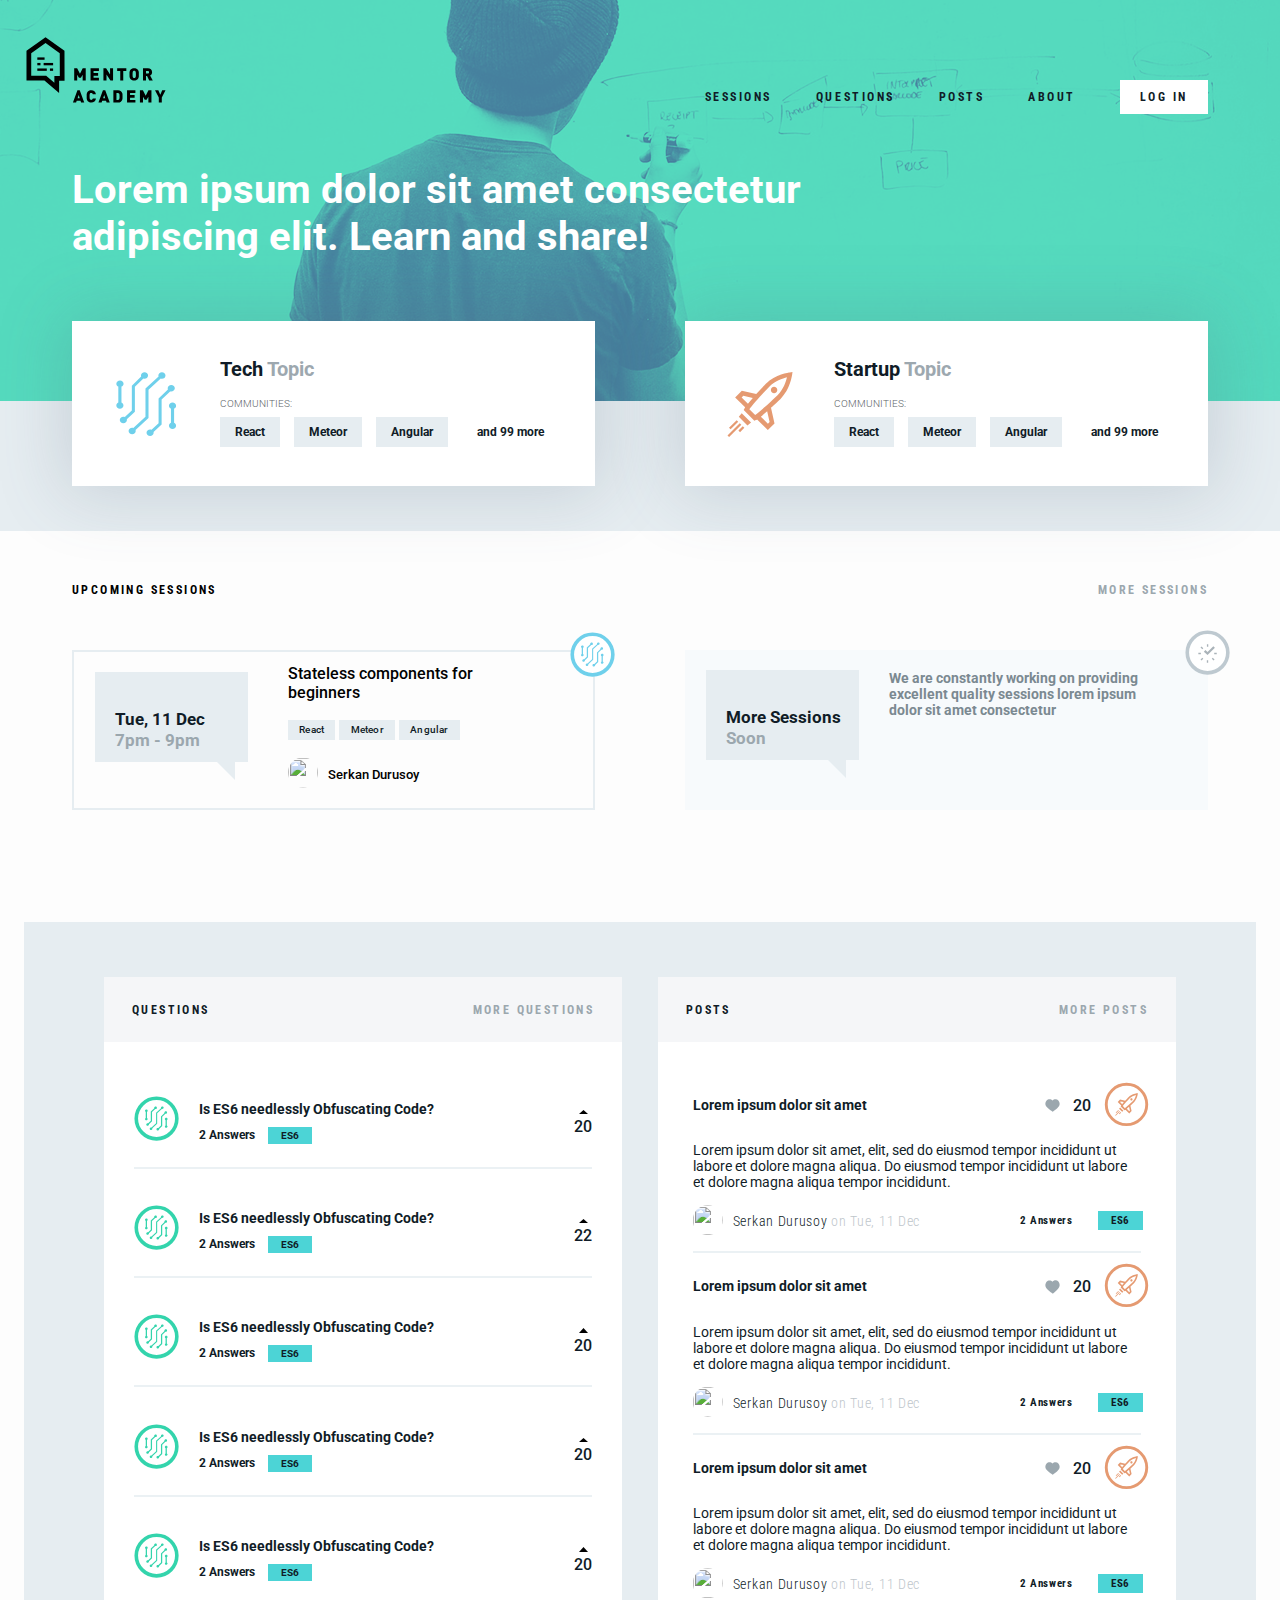
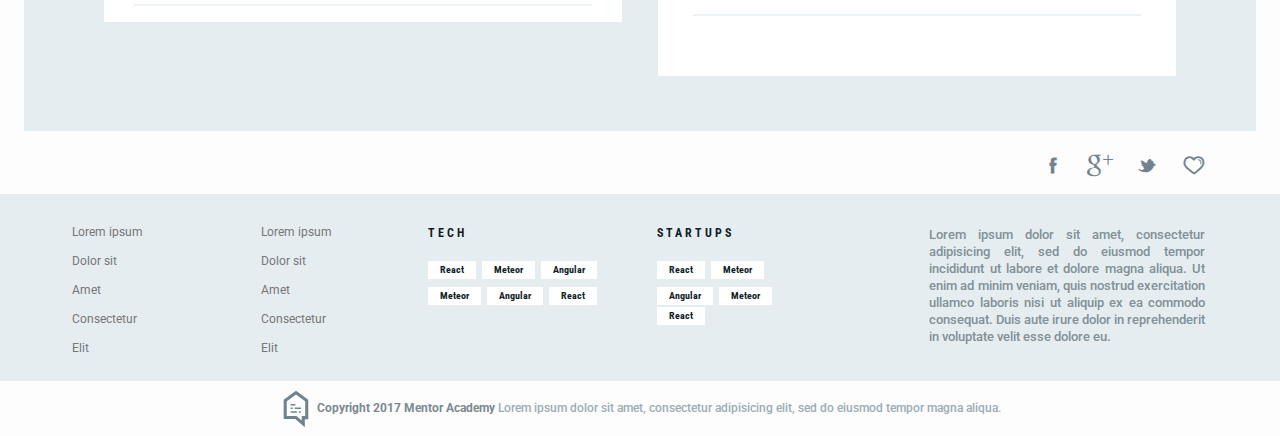
==== commit 2c2f2e2b: "v6 with all fixes for issues by Cagri and Kris" ====
--- a/html-preview/index.html
+++ b/html-preview/index.html
@@ -4,8 +4,8 @@
     <meta http-equiv="X-UA-Compatible" content="IE=edge">
     <meta name="viewport" content="width=device-width, initial-scale=1">
 
-    <title>MentorAcademy prototype v5a</title>
-    <meta name="description" content="MentorAcademy's HTML prototype v5a">
+    <title>MentorAcademy prototype v6</title>
+    <meta name="description" content="MentorAcademy's HTML prototype v6">
 
     <link rel="stylesheet" href="../css/style.css">
 
@@ -49,7 +49,7 @@
 
           <div class="row">
 
-                <div class="col-lg-6 col-md-6 col-sm-6 col-xs-12 col-md-offset-1 col-sm-offset-1 col-xs-offset-0 header_info_box left">
+                <div class="col-lg-6 col-md-6 col-sm-6 col-xs-12 header_info_box left">
                   <div class="box">
                     <img src="../images/svg/icon1.svg" />
                     <h2>Tech <span>Topic</span></h2>
@@ -101,7 +101,7 @@
     </div>
 
     <div class="row">
-      <div class="col-md-6 col-sm-5 s-block-left">
+      <div class="col-lg-6 col-md-6 col-sm-5 col-xs-12 s-block-left">
         <div class="box">
             <img src="../images/svg/icon3.svg" alt="" class="icon" />
             <div class="balloon">
@@ -122,7 +122,7 @@
         </div><!-- end of div.box -->
       </div>
 
-        <div class="col-md-6 col-sm-5 s-block-right">
+        <div class="col-lg-6 col-md-6 col-sm-5 col-xs-12 s-block-right">
           <div class="box">
             <img src="../images/svg/icon4.svg" alt="" class="icon" />
             <div class="balloon">
@@ -336,7 +336,7 @@
 
 </main>
 
-<div class="designs designs--index"></div>
+<!-- <div class="designs designs--index"></div> -->
 
 <div class="wrapper container-fluid social_icons_block">
   <div class="row">
--- a/css/style.css
+++ b/css/style.css
@@ -1 +1 @@
-@import "https://cdnjs.cloudflare.com/ajax/libs/normalize/4.2.0/normalize.min.css";@import url(https://fonts.googleapis.com/css?family=Roboto:300,400,500,700&subset=latin,greek,greek-ext);@import url(https://fonts.googleapis.com/css?family=Roboto+Condensed:400,300&subset=latin,greek);@import url(https://fonts.googleapis.com/css?family=Roboto+Slab:400,700&subset=latin,greek-ext,greek);.clearfix{clear:both;position:relative}.center-block{display:block;margin-left:auto;margin-right:auto}.pull-right{float:right !important}.pull-left{float:left !important}.text-left{text-align:left}.text-right{text-align:right}.text-center{text-align:center}.text-justify{text-align:justify}.hidden{display:none}.full-width{width:100%}.inline *{display:inline !important}@-ms-viewport{width:device-width}.visible-xs{display:none !important}.visible-sm{display:none !important}.visible-md{display:none !important}.visible-lg{display:none !important}.visible-xs-block,.visible-xs-inline,.visible-xs-inline-block,.visible-sm-block,.visible-sm-inline,.visible-sm-inline-block,.visible-md-block,.visible-md-inline,.visible-md-inline-block,.visible-lg-block,.visible-lg-inline,.visible-lg-inline-block{display:none !important}@media (max-width: 47em){.visible-xs{display:block !important}table.visible-xs{display:table !important}tr.visible-xs{display:table-row !important}th.visible-xs,td.visible-xs{display:table-cell !important}}@media (max-width: 47em){.visible-xs-block{display:block !important}}@media (max-width: 47em){.visible-xs-inline{display:inline !important}}@media (max-width: 47em){.visible-xs-inline-block{display:inline-block !important}}@media (min-width: 48em) and (max-width: 61em){.visible-sm{display:block !important}table.visible-sm{display:table !important}tr.visible-sm{display:table-row !important}th.visible-sm,td.visible-sm{display:table-cell !important}}@media (min-width: 48em) and (max-width: 61em){.visible-sm-block{display:block !important}}@media (min-width: 48em) and (max-width: 61em){.visible-sm-inline{display:inline !important}}@media (min-width: 48em) and (max-width: 61em){.visible-sm-inline-block{display:inline-block !important}}@media (min-width: 62em) and (max-width: 74em){.visible-md{display:block !important}table.visible-md{display:table !important}tr.visible-md{display:table-row !important}th.visible-md,td.visible-md{display:table-cell !important}}@media (min-width: 62em) and (max-width: 74em){.visible-md-block{display:block !important}}@media (min-width: 62em) and (max-width: 74em){.visible-md-inline{display:inline !important}}@media (min-width: 62em) and (max-width: 74em){.visible-md-inline-block{display:inline-block !important}}@media (min-width: 75em){.visible-lg{display:block !important}table.visible-lg{display:table !important}tr.visible-lg{display:table-row !important}th.visible-lg,td.visible-lg{display:table-cell !important}}@media (min-width: 75em){.visible-lg-block{display:block !important}}@media (min-width: 75em){.visible-lg-inline{display:inline !important}}@media (min-width: 75em){.visible-lg-inline-block{display:inline-block !important}}@media (max-width: 47em){.hidden-xs{display:none !important}}@media (min-width: 48em) and (max-width: 61em){.hidden-sm{display:none !important}}@media (min-width: 62em) and (max-width: 74em){.hidden-md{display:none !important}}@media (min-width: 75em){.hidden-lg{display:none !important}}@media (max-width: 47em){.pull-xs-left{float:left !important}.pull-xs-right{float:right}.text-xs-left{text-align:left}.text-xs-right{text-align:right}.text-xs-center{text-align:center}.text-xs-justify{text-align:justify}}@media (min-width: 48em) and (max-width: 61em){.pull-sm-left{float:left !important}.pull-sm-right{float:right}.text-sm-left{text-align:left}.text-sm-right{text-align:right}.text-sm-center{text-align:center}.text-sm-justify{text-align:justify}}@media (min-width: 62em) and (max-width: 74em){.pull-md-left{float:left !important}.pull-md-right{float:right}.text-md-left{text-align:left}.text-md-right{text-align:right}.text-md-center{text-align:center}.text-md-justify{text-align:justify}}@media (min-width: 75em){.pull-lg-left{float:left !important}.pull-lg-right{float:right}.text-lg-left{text-align:left}.text-lg-right{text-align:right}.text-lg-center{text-align:center}.text-lg-justify{text-align:justify}}.wrapper{-webkit-box-sizing:border-box;box-sizing:border-box;max-width:1600px;margin:0 auto}.container-fluid{margin-right:auto;margin-left:auto;padding-right:1.5rem;padding-left:1.5rem}.row{-webkit-box-sizing:border-box;box-sizing:border-box;display:-webkit-box;display:-webkit-flex;display:-moz-flex;display:-ms-flexbox;display:flex;-webkit-box-flex:0;-webkit-flex:0 1 auto;-moz-flex:0 1 auto;-ms-flex:0 1 auto;flex:0 1 auto;-webkit-box-direction:normal;-webkit-box-orient:horizontal;-webkit-flex-direction:row;-moz-flex-direction:row;-ms-flex-direction:row;flex-direction:row;-webkit-flex-wrap:wrap;-ms-flex-wrap:wrap;flex-wrap:wrap;margin-right:-.5rem;margin-left:-.5rem}.row.reverse{-webkit-box-direction:reverse;-webkit-box-orient:horizontal;-webkit-flex-direction:row-reverse;-moz-flex-direction:row-reverse;-ms-flex-direction:row-reverse;flex-direction:row-reverse}.col.reverse{-webkit-box-direction:reverse;-webkit-box-orient:vertical;-webkit-flex-direction:column-reverse;-moz-flex-direction:column-reverse;-ms-flex-direction:column-reverse;flex-direction:column-reverse}.col-xs{-webkit-box-sizing:border-box;box-sizing:border-box;-webkit-box-flex:0;-webkit-flex-grow:0;-moz-flex-grow:0;-ms-flex-positive:0;flex-grow:0;-webkit-flex-shrink:0;-ms-flex-negative:0;flex-shrink:0;padding-right:.5rem;padding-left:.5rem;-webkit-flex-basis:auto;-ms-flex-preferred-size:auto;flex-basis:auto}.col-xs-1{-webkit-box-sizing:border-box;box-sizing:border-box;-webkit-box-flex:0;-webkit-flex-grow:0;-moz-flex-grow:0;-ms-flex-positive:0;flex-grow:0;-webkit-flex-shrink:0;-ms-flex-negative:0;flex-shrink:0;padding-right:.5rem;padding-left:.5rem;-webkit-flex-basis:8.33333%;-ms-flex-preferred-size:8.33333%;flex-basis:8.33333%;max-width:8.33333%}.col-xs-2{-webkit-box-sizing:border-box;box-sizing:border-box;-webkit-box-flex:0;-webkit-flex-grow:0;-moz-flex-grow:0;-ms-flex-positive:0;flex-grow:0;-webkit-flex-shrink:0;-ms-flex-negative:0;flex-shrink:0;padding-right:.5rem;padding-left:.5rem;-webkit-flex-basis:16.66667%;-ms-flex-preferred-size:16.66667%;flex-basis:16.66667%;max-width:16.66667%}.col-xs-3{-webkit-box-sizing:border-box;box-sizing:border-box;-webkit-box-flex:0;-webkit-flex-grow:0;-moz-flex-grow:0;-ms-flex-positive:0;flex-grow:0;-webkit-flex-shrink:0;-ms-flex-negative:0;flex-shrink:0;padding-right:.5rem;padding-left:.5rem;-webkit-flex-basis:25%;-ms-flex-preferred-size:25%;flex-basis:25%;max-width:25%}.col-xs-4{-webkit-box-sizing:border-box;box-sizing:border-box;-webkit-box-flex:0;-webkit-flex-grow:0;-moz-flex-grow:0;-ms-flex-positive:0;flex-grow:0;-webkit-flex-shrink:0;-ms-flex-negative:0;flex-shrink:0;padding-right:.5rem;padding-left:.5rem;-webkit-flex-basis:33.33333%;-ms-flex-preferred-size:33.33333%;flex-basis:33.33333%;max-width:33.33333%}.col-xs-5{-webkit-box-sizing:border-box;box-sizing:border-box;-webkit-box-flex:0;-webkit-flex-grow:0;-moz-flex-grow:0;-ms-flex-positive:0;flex-grow:0;-webkit-flex-shrink:0;-ms-flex-negative:0;flex-shrink:0;padding-right:.5rem;padding-left:.5rem;-webkit-flex-basis:41.66667%;-ms-flex-preferred-size:41.66667%;flex-basis:41.66667%;max-width:41.66667%}.col-xs-6{-webkit-box-sizing:border-box;box-sizing:border-box;-webkit-box-flex:0;-webkit-flex-grow:0;-moz-flex-grow:0;-ms-flex-positive:0;flex-grow:0;-webkit-flex-shrink:0;-ms-flex-negative:0;flex-shrink:0;padding-right:.5rem;padding-left:.5rem;-webkit-flex-basis:50%;-ms-flex-preferred-size:50%;flex-basis:50%;max-width:50%}.col-xs-7{-webkit-box-sizing:border-box;box-sizing:border-box;-webkit-box-flex:0;-webkit-flex-grow:0;-moz-flex-grow:0;-ms-flex-positive:0;flex-grow:0;-webkit-flex-shrink:0;-ms-flex-negative:0;flex-shrink:0;padding-right:.5rem;padding-left:.5rem;-webkit-flex-basis:58.33333%;-ms-flex-preferred-size:58.33333%;flex-basis:58.33333%;max-width:58.33333%}.col-xs-8{-webkit-box-sizing:border-box;box-sizing:border-box;-webkit-box-flex:0;-webkit-flex-grow:0;-moz-flex-grow:0;-ms-flex-positive:0;flex-grow:0;-webkit-flex-shrink:0;-ms-flex-negative:0;flex-shrink:0;padding-right:.5rem;padding-left:.5rem;-webkit-flex-basis:66.66667%;-ms-flex-preferred-size:66.66667%;flex-basis:66.66667%;max-width:66.66667%}.col-xs-9{-webkit-box-sizing:border-box;box-sizing:border-box;-webkit-box-flex:0;-webkit-flex-grow:0;-moz-flex-grow:0;-ms-flex-positive:0;flex-grow:0;-webkit-flex-shrink:0;-ms-flex-negative:0;flex-shrink:0;padding-right:.5rem;padding-left:.5rem;-webkit-flex-basis:75%;-ms-flex-preferred-size:75%;flex-basis:75%;max-width:75%}.col-xs-10{-webkit-box-sizing:border-box;box-sizing:border-box;-webkit-box-flex:0;-webkit-flex-grow:0;-moz-flex-grow:0;-ms-flex-positive:0;flex-grow:0;-webkit-flex-shrink:0;-ms-flex-negative:0;flex-shrink:0;padding-right:.5rem;padding-left:.5rem;-webkit-flex-basis:83.33333%;-ms-flex-preferred-size:83.33333%;flex-basis:83.33333%;max-width:83.33333%}.col-xs-11{-webkit-box-sizing:border-box;box-sizing:border-box;-webkit-box-flex:0;-webkit-flex-grow:0;-moz-flex-grow:0;-ms-flex-positive:0;flex-grow:0;-webkit-flex-shrink:0;-ms-flex-negative:0;flex-shrink:0;padding-right:.5rem;padding-left:.5rem;-webkit-flex-basis:91.66667%;-ms-flex-preferred-size:91.66667%;flex-basis:91.66667%;max-width:91.66667%}.col-xs-12{-webkit-box-sizing:border-box;box-sizing:border-box;-webkit-box-flex:0;-webkit-flex-grow:0;-moz-flex-grow:0;-ms-flex-positive:0;flex-grow:0;-webkit-flex-shrink:0;-ms-flex-negative:0;flex-shrink:0;padding-right:.5rem;padding-left:.5rem;-webkit-flex-basis:100%;-ms-flex-preferred-size:100%;flex-basis:100%;max-width:100%}.col-xs-offset-1{-webkit-box-sizing:border-box;box-sizing:border-box;-webkit-box-flex:0;-webkit-flex-grow:0;-moz-flex-grow:0;-ms-flex-positive:0;flex-grow:0;-webkit-flex-shrink:0;-ms-flex-negative:0;flex-shrink:0;padding-right:.5rem;padding-left:.5rem;margin-left:8.33333%}.col-xs-offset-2{-webkit-box-sizing:border-box;box-sizing:border-box;-webkit-box-flex:0;-webkit-flex-grow:0;-moz-flex-grow:0;-ms-flex-positive:0;flex-grow:0;-webkit-flex-shrink:0;-ms-flex-negative:0;flex-shrink:0;padding-right:.5rem;padding-left:.5rem;margin-left:16.66667%}.col-xs-offset-3{-webkit-box-sizing:border-box;box-sizing:border-box;-webkit-box-flex:0;-webkit-flex-grow:0;-moz-flex-grow:0;-ms-flex-positive:0;flex-grow:0;-webkit-flex-shrink:0;-ms-flex-negative:0;flex-shrink:0;padding-right:.5rem;padding-left:.5rem;margin-left:25%}.col-xs-offset-4{-webkit-box-sizing:border-box;box-sizing:border-box;-webkit-box-flex:0;-webkit-flex-grow:0;-moz-flex-grow:0;-ms-flex-positive:0;flex-grow:0;-webkit-flex-shrink:0;-ms-flex-negative:0;flex-shrink:0;padding-right:.5rem;padding-left:.5rem;margin-left:33.33333%}.col-xs-offset-5{-webkit-box-sizing:border-box;box-sizing:border-box;-webkit-box-flex:0;-webkit-flex-grow:0;-moz-flex-grow:0;-ms-flex-positive:0;flex-grow:0;-webkit-flex-shrink:0;-ms-flex-negative:0;flex-shrink:0;padding-right:.5rem;padding-left:.5rem;margin-left:41.66667%}.col-xs-offset-6{-webkit-box-sizing:border-box;box-sizing:border-box;-webkit-box-flex:0;-webkit-flex-grow:0;-moz-flex-grow:0;-ms-flex-positive:0;flex-grow:0;-webkit-flex-shrink:0;-ms-flex-negative:0;flex-shrink:0;padding-right:.5rem;padding-left:.5rem;margin-left:50%}.col-xs-offset-7{-webkit-box-sizing:border-box;box-sizing:border-box;-webkit-box-flex:0;-webkit-flex-grow:0;-moz-flex-grow:0;-ms-flex-positive:0;flex-grow:0;-webkit-flex-shrink:0;-ms-flex-negative:0;flex-shrink:0;padding-right:.5rem;padding-left:.5rem;margin-left:58.33333%}.col-xs-offset-8{-webkit-box-sizing:border-box;box-sizing:border-box;-webkit-box-flex:0;-webkit-flex-grow:0;-moz-flex-grow:0;-ms-flex-positive:0;flex-grow:0;-webkit-flex-shrink:0;-ms-flex-negative:0;flex-shrink:0;padding-right:.5rem;padding-left:.5rem;margin-left:66.66667%}.col-xs-offset-9{-webkit-box-sizing:border-box;box-sizing:border-box;-webkit-box-flex:0;-webkit-flex-grow:0;-moz-flex-grow:0;-ms-flex-positive:0;flex-grow:0;-webkit-flex-shrink:0;-ms-flex-negative:0;flex-shrink:0;padding-right:.5rem;padding-left:.5rem;margin-left:75%}.col-xs-offset-10{-webkit-box-sizing:border-box;box-sizing:border-box;-webkit-box-flex:0;-webkit-flex-grow:0;-moz-flex-grow:0;-ms-flex-positive:0;flex-grow:0;-webkit-flex-shrink:0;-ms-flex-negative:0;flex-shrink:0;padding-right:.5rem;padding-left:.5rem;margin-left:83.33333%}.col-xs-offset-11{-webkit-box-sizing:border-box;box-sizing:border-box;-webkit-box-flex:0;-webkit-flex-grow:0;-moz-flex-grow:0;-ms-flex-positive:0;flex-grow:0;-webkit-flex-shrink:0;-ms-flex-negative:0;flex-shrink:0;padding-right:.5rem;padding-left:.5rem;margin-left:91.66667%}.col-xs-offset-12{-webkit-box-sizing:border-box;box-sizing:border-box;-webkit-box-flex:0;-webkit-flex-grow:0;-moz-flex-grow:0;-ms-flex-positive:0;flex-grow:0;-webkit-flex-shrink:0;-ms-flex-negative:0;flex-shrink:0;padding-right:.5rem;padding-left:.5rem;margin-left:100%}.col-xs{-webkit-box-flex:1;-webkit-flex-grow:1;-moz-flex-grow:1;-ms-flex-positive:1;flex-grow:1;-webkit-flex-basis:0;-ms-flex-preferred-size:0;flex-basis:0;max-width:100%}.start-xs{-webkit-box-pack:start;-ms-flex-pack:start;-webkit-justify-content:flex-start;-moz-justify-content:flex-start;justify-content:flex-start;text-align:start}.center-xs{-webkit-box-pack:center;-ms-flex-pack:center;-webkit-justify-content:center;-moz-justify-content:center;justify-content:center;text-align:center}.end-xs{-webkit-box-pack:end;-ms-flex-pack:end;-webkit-justify-content:flex-end;-moz-justify-content:flex-end;justify-content:flex-end;text-align:end}.top-xs{-webkit-box-align:start;-ms-flex-align:start;-webkit-align-items:flex-start;-moz-align-items:flex-start;align-items:flex-start}.middle-xs{-webkit-box-align:center;-ms-flex-align:center;-webkit-align-items:center;-moz-align-items:center;align-items:center}.bottom-xs{-webkit-box-align:end;-ms-flex-align:end;-webkit-align-items:flex-end;-moz-align-items:flex-end;align-items:flex-end}.around-xs{-ms-flex-pack:distribute;-webkit-justify-content:space-around;-moz-justify-content:space-around;justify-content:space-around}.between-xs{-webkit-box-pack:justify;-ms-flex-pack:justify;-webkit-justify-content:space-between;-moz-justify-content:space-between;justify-content:space-between}.first-xs{-webkit-box-ordinal-group:0;-webkit-order:-1;-ms-flex-order:-1;order:-1}.last-xs{-webkit-box-ordinal-group:2;-webkit-order:1;-ms-flex-order:1;order:1}@media only screen and (min-width: 48em){.container{width:46rem}.col-sm{-webkit-box-sizing:border-box;box-sizing:border-box;-webkit-box-flex:0;-webkit-flex-grow:0;-moz-flex-grow:0;-ms-flex-positive:0;flex-grow:0;-webkit-flex-shrink:0;-ms-flex-negative:0;flex-shrink:0;padding-right:.5rem;padding-left:.5rem;-webkit-flex-basis:auto;-ms-flex-preferred-size:auto;flex-basis:auto}.col-sm-1{-webkit-box-sizing:border-box;box-sizing:border-box;-webkit-box-flex:0;-webkit-flex-grow:0;-moz-flex-grow:0;-ms-flex-positive:0;flex-grow:0;-webkit-flex-shrink:0;-ms-flex-negative:0;flex-shrink:0;padding-right:.5rem;padding-left:.5rem;-webkit-flex-basis:8.33333%;-ms-flex-preferred-size:8.33333%;flex-basis:8.33333%;max-width:8.33333%}.col-sm-2{-webkit-box-sizing:border-box;box-sizing:border-box;-webkit-box-flex:0;-webkit-flex-grow:0;-moz-flex-grow:0;-ms-flex-positive:0;flex-grow:0;-webkit-flex-shrink:0;-ms-flex-negative:0;flex-shrink:0;padding-right:.5rem;padding-left:.5rem;-webkit-flex-basis:16.66667%;-ms-flex-preferred-size:16.66667%;flex-basis:16.66667%;max-width:16.66667%}.col-sm-3{-webkit-box-sizing:border-box;box-sizing:border-box;-webkit-box-flex:0;-webkit-flex-grow:0;-moz-flex-grow:0;-ms-flex-positive:0;flex-grow:0;-webkit-flex-shrink:0;-ms-flex-negative:0;flex-shrink:0;padding-right:.5rem;padding-left:.5rem;-webkit-flex-basis:25%;-ms-flex-preferred-size:25%;flex-basis:25%;max-width:25%}.col-sm-4{-webkit-box-sizing:border-box;box-sizing:border-box;-webkit-box-flex:0;-webkit-flex-grow:0;-moz-flex-grow:0;-ms-flex-positive:0;flex-grow:0;-webkit-flex-shrink:0;-ms-flex-negative:0;flex-shrink:0;padding-right:.5rem;padding-left:.5rem;-webkit-flex-basis:33.33333%;-ms-flex-preferred-size:33.33333%;flex-basis:33.33333%;max-width:33.33333%}.col-sm-5{-webkit-box-sizing:border-box;box-sizing:border-box;-webkit-box-flex:0;-webkit-flex-grow:0;-moz-flex-grow:0;-ms-flex-positive:0;flex-grow:0;-webkit-flex-shrink:0;-ms-flex-negative:0;flex-shrink:0;padding-right:.5rem;padding-left:.5rem;-webkit-flex-basis:41.66667%;-ms-flex-preferred-size:41.66667%;flex-basis:41.66667%;max-width:41.66667%}.col-sm-6{-webkit-box-sizing:border-box;box-sizing:border-box;-webkit-box-flex:0;-webkit-flex-grow:0;-moz-flex-grow:0;-ms-flex-positive:0;flex-grow:0;-webkit-flex-shrink:0;-ms-flex-negative:0;flex-shrink:0;padding-right:.5rem;padding-left:.5rem;-webkit-flex-basis:50%;-ms-flex-preferred-size:50%;flex-basis:50%;max-width:50%}.col-sm-7{-webkit-box-sizing:border-box;box-sizing:border-box;-webkit-box-flex:0;-webkit-flex-grow:0;-moz-flex-grow:0;-ms-flex-positive:0;flex-grow:0;-webkit-flex-shrink:0;-ms-flex-negative:0;flex-shrink:0;padding-right:.5rem;padding-left:.5rem;-webkit-flex-basis:58.33333%;-ms-flex-preferred-size:58.33333%;flex-basis:58.33333%;max-width:58.33333%}.col-sm-8{-webkit-box-sizing:border-box;box-sizing:border-box;-webkit-box-flex:0;-webkit-flex-grow:0;-moz-flex-grow:0;-ms-flex-positive:0;flex-grow:0;-webkit-flex-shrink:0;-ms-flex-negative:0;flex-shrink:0;padding-right:.5rem;padding-left:.5rem;-webkit-flex-basis:66.66667%;-ms-flex-preferred-size:66.66667%;flex-basis:66.66667%;max-width:66.66667%}.col-sm-9{-webkit-box-sizing:border-box;box-sizing:border-box;-webkit-box-flex:0;-webkit-flex-grow:0;-moz-flex-grow:0;-ms-flex-positive:0;flex-grow:0;-webkit-flex-shrink:0;-ms-flex-negative:0;flex-shrink:0;padding-right:.5rem;padding-left:.5rem;-webkit-flex-basis:75%;-ms-flex-preferred-size:75%;flex-basis:75%;max-width:75%}.col-sm-10{-webkit-box-sizing:border-box;box-sizing:border-box;-webkit-box-flex:0;-webkit-flex-grow:0;-moz-flex-grow:0;-ms-flex-positive:0;flex-grow:0;-webkit-flex-shrink:0;-ms-flex-negative:0;flex-shrink:0;padding-right:.5rem;padding-left:.5rem;-webkit-flex-basis:83.33333%;-ms-flex-preferred-size:83.33333%;flex-basis:83.33333%;max-width:83.33333%}.col-sm-11{-webkit-box-sizing:border-box;box-sizing:border-box;-webkit-box-flex:0;-webkit-flex-grow:0;-moz-flex-grow:0;-ms-flex-positive:0;flex-grow:0;-webkit-flex-shrink:0;-ms-flex-negative:0;flex-shrink:0;padding-right:.5rem;padding-left:.5rem;-webkit-flex-basis:91.66667%;-ms-flex-preferred-size:91.66667%;flex-basis:91.66667%;max-width:91.66667%}.col-sm-12{-webkit-box-sizing:border-box;box-sizing:border-box;-webkit-box-flex:0;-webkit-flex-grow:0;-moz-flex-grow:0;-ms-flex-positive:0;flex-grow:0;-webkit-flex-shrink:0;-ms-flex-negative:0;flex-shrink:0;padding-right:.5rem;padding-left:.5rem;-webkit-flex-basis:100%;-ms-flex-preferred-size:100%;flex-basis:100%;max-width:100%}.col-sm-offset-1{-webkit-box-sizing:border-box;box-sizing:border-box;-webkit-box-flex:0;-webkit-flex-grow:0;-moz-flex-grow:0;-ms-flex-positive:0;flex-grow:0;-webkit-flex-shrink:0;-ms-flex-negative:0;flex-shrink:0;padding-right:.5rem;padding-left:.5rem;margin-left:8.33333%}.col-sm-offset-2{-webkit-box-sizing:border-box;box-sizing:border-box;-webkit-box-flex:0;-webkit-flex-grow:0;-moz-flex-grow:0;-ms-flex-positive:0;flex-grow:0;-webkit-flex-shrink:0;-ms-flex-negative:0;flex-shrink:0;padding-right:.5rem;padding-left:.5rem;margin-left:16.66667%}.col-sm-offset-3{-webkit-box-sizing:border-box;box-sizing:border-box;-webkit-box-flex:0;-webkit-flex-grow:0;-moz-flex-grow:0;-ms-flex-positive:0;flex-grow:0;-webkit-flex-shrink:0;-ms-flex-negative:0;flex-shrink:0;padding-right:.5rem;padding-left:.5rem;margin-left:25%}.col-sm-offset-4{-webkit-box-sizing:border-box;box-sizing:border-box;-webkit-box-flex:0;-webkit-flex-grow:0;-moz-flex-grow:0;-ms-flex-positive:0;flex-grow:0;-webkit-flex-shrink:0;-ms-flex-negative:0;flex-shrink:0;padding-right:.5rem;padding-left:.5rem;margin-left:33.33333%}.col-sm-offset-5{-webkit-box-sizing:border-box;box-sizing:border-box;-webkit-box-flex:0;-webkit-flex-grow:0;-moz-flex-grow:0;-ms-flex-positive:0;flex-grow:0;-webkit-flex-shrink:0;-ms-flex-negative:0;flex-shrink:0;padding-right:.5rem;padding-left:.5rem;margin-left:41.66667%}.col-sm-offset-6{-webkit-box-sizing:border-box;box-sizing:border-box;-webkit-box-flex:0;-webkit-flex-grow:0;-moz-flex-grow:0;-ms-flex-positive:0;flex-grow:0;-webkit-flex-shrink:0;-ms-flex-negative:0;flex-shrink:0;padding-right:.5rem;padding-left:.5rem;margin-left:50%}.col-sm-offset-7{-webkit-box-sizing:border-box;box-sizing:border-box;-webkit-box-flex:0;-webkit-flex-grow:0;-moz-flex-grow:0;-ms-flex-positive:0;flex-grow:0;-webkit-flex-shrink:0;-ms-flex-negative:0;flex-shrink:0;padding-right:.5rem;padding-left:.5rem;margin-left:58.33333%}.col-sm-offset-8{-webkit-box-sizing:border-box;box-sizing:border-box;-webkit-box-flex:0;-webkit-flex-grow:0;-moz-flex-grow:0;-ms-flex-positive:0;flex-grow:0;-webkit-flex-shrink:0;-ms-flex-negative:0;flex-shrink:0;padding-right:.5rem;padding-left:.5rem;margin-left:66.66667%}.col-sm-offset-9{-webkit-box-sizing:border-box;box-sizing:border-box;-webkit-box-flex:0;-webkit-flex-grow:0;-moz-flex-grow:0;-ms-flex-positive:0;flex-grow:0;-webkit-flex-shrink:0;-ms-flex-negative:0;flex-shrink:0;padding-right:.5rem;padding-left:.5rem;margin-left:75%}.col-sm-offset-10{-webkit-box-sizing:border-box;box-sizing:border-box;-webkit-box-flex:0;-webkit-flex-grow:0;-moz-flex-grow:0;-ms-flex-positive:0;flex-grow:0;-webkit-flex-shrink:0;-ms-flex-negative:0;flex-shrink:0;padding-right:.5rem;padding-left:.5rem;margin-left:83.33333%}.col-sm-offset-11{-webkit-box-sizing:border-box;box-sizing:border-box;-webkit-box-flex:0;-webkit-flex-grow:0;-moz-flex-grow:0;-ms-flex-positive:0;flex-grow:0;-webkit-flex-shrink:0;-ms-flex-negative:0;flex-shrink:0;padding-right:.5rem;padding-left:.5rem;margin-left:91.66667%}.col-sm-offset-12{-webkit-box-sizing:border-box;box-sizing:border-box;-webkit-box-flex:0;-webkit-flex-grow:0;-moz-flex-grow:0;-ms-flex-positive:0;flex-grow:0;-webkit-flex-shrink:0;-ms-flex-negative:0;flex-shrink:0;padding-right:.5rem;padding-left:.5rem;margin-left:100%}.col-sm{-webkit-box-flex:1;-webkit-flex-grow:1;-moz-flex-grow:1;-ms-flex-positive:1;flex-grow:1;-webkit-flex-basis:0;-ms-flex-preferred-size:0;flex-basis:0;max-width:100%}.start-sm{-webkit-box-pack:start;-ms-flex-pack:start;-webkit-justify-content:flex-start;-moz-justify-content:flex-start;justify-content:flex-start;text-align:start}.center-sm{-webkit-box-pack:center;-ms-flex-pack:center;-webkit-justify-content:center;-moz-justify-content:center;justify-content:center;text-align:center}.end-sm{-webkit-box-pack:end;-ms-flex-pack:end;-webkit-justify-content:flex-end;-moz-justify-content:flex-end;justify-content:flex-end;text-align:end}.top-sm{-webkit-box-align:start;-ms-flex-align:start;-webkit-align-items:flex-start;-moz-align-items:flex-start;align-items:flex-start}.middle-sm{-webkit-box-align:center;-ms-flex-align:center;-webkit-align-items:center;-moz-align-items:center;align-items:center}.bottom-sm{-webkit-box-align:end;-ms-flex-align:end;-webkit-align-items:flex-end;-moz-align-items:flex-end;align-items:flex-end}.around-sm{-ms-flex-pack:distribute;-webkit-justify-content:space-around;-moz-justify-content:space-around;justify-content:space-around}.between-sm{-webkit-box-pack:justify;-ms-flex-pack:justify;-webkit-justify-content:space-between;-moz-justify-content:space-between;justify-content:space-between}.first-sm{-webkit-box-ordinal-group:0;-webkit-order:-1;-ms-flex-order:-1;order:-1}.last-sm{-webkit-box-ordinal-group:2;-webkit-order:1;-ms-flex-order:1;order:1}}@media only screen and (min-width: 62em){.container{width:61rem}.col-md{-webkit-box-sizing:border-box;box-sizing:border-box;-webkit-box-flex:0;-webkit-flex-grow:0;-moz-flex-grow:0;-ms-flex-positive:0;flex-grow:0;-webkit-flex-shrink:0;-ms-flex-negative:0;flex-shrink:0;padding-right:.5rem;padding-left:.5rem;-webkit-flex-basis:auto;-ms-flex-preferred-size:auto;flex-basis:auto}.col-md-1{-webkit-box-sizing:border-box;box-sizing:border-box;-webkit-box-flex:0;-webkit-flex-grow:0;-moz-flex-grow:0;-ms-flex-positive:0;flex-grow:0;-webkit-flex-shrink:0;-ms-flex-negative:0;flex-shrink:0;padding-right:.5rem;padding-left:.5rem;-webkit-flex-basis:8.33333%;-ms-flex-preferred-size:8.33333%;flex-basis:8.33333%;max-width:8.33333%}.col-md-2{-webkit-box-sizing:border-box;box-sizing:border-box;-webkit-box-flex:0;-webkit-flex-grow:0;-moz-flex-grow:0;-ms-flex-positive:0;flex-grow:0;-webkit-flex-shrink:0;-ms-flex-negative:0;flex-shrink:0;padding-right:.5rem;padding-left:.5rem;-webkit-flex-basis:16.66667%;-ms-flex-preferred-size:16.66667%;flex-basis:16.66667%;max-width:16.66667%}.col-md-3{-webkit-box-sizing:border-box;box-sizing:border-box;-webkit-box-flex:0;-webkit-flex-grow:0;-moz-flex-grow:0;-ms-flex-positive:0;flex-grow:0;-webkit-flex-shrink:0;-ms-flex-negative:0;flex-shrink:0;padding-right:.5rem;padding-left:.5rem;-webkit-flex-basis:25%;-ms-flex-preferred-size:25%;flex-basis:25%;max-width:25%}.col-md-4{-webkit-box-sizing:border-box;box-sizing:border-box;-webkit-box-flex:0;-webkit-flex-grow:0;-moz-flex-grow:0;-ms-flex-positive:0;flex-grow:0;-webkit-flex-shrink:0;-ms-flex-negative:0;flex-shrink:0;padding-right:.5rem;padding-left:.5rem;-webkit-flex-basis:33.33333%;-ms-flex-preferred-size:33.33333%;flex-basis:33.33333%;max-width:33.33333%}.col-md-5{-webkit-box-sizing:border-box;box-sizing:border-box;-webkit-box-flex:0;-webkit-flex-grow:0;-moz-flex-grow:0;-ms-flex-positive:0;flex-grow:0;-webkit-flex-shrink:0;-ms-flex-negative:0;flex-shrink:0;padding-right:.5rem;padding-left:.5rem;-webkit-flex-basis:41.66667%;-ms-flex-preferred-size:41.66667%;flex-basis:41.66667%;max-width:41.66667%}.col-md-6{-webkit-box-sizing:border-box;box-sizing:border-box;-webkit-box-flex:0;-webkit-flex-grow:0;-moz-flex-grow:0;-ms-flex-positive:0;flex-grow:0;-webkit-flex-shrink:0;-ms-flex-negative:0;flex-shrink:0;padding-right:.5rem;padding-left:.5rem;-webkit-flex-basis:50%;-ms-flex-preferred-size:50%;flex-basis:50%;max-width:50%}.col-md-7{-webkit-box-sizing:border-box;box-sizing:border-box;-webkit-box-flex:0;-webkit-flex-grow:0;-moz-flex-grow:0;-ms-flex-positive:0;flex-grow:0;-webkit-flex-shrink:0;-ms-flex-negative:0;flex-shrink:0;padding-right:.5rem;padding-left:.5rem;-webkit-flex-basis:58.33333%;-ms-flex-preferred-size:58.33333%;flex-basis:58.33333%;max-width:58.33333%}.col-md-8{-webkit-box-sizing:border-box;box-sizing:border-box;-webkit-box-flex:0;-webkit-flex-grow:0;-moz-flex-grow:0;-ms-flex-positive:0;flex-grow:0;-webkit-flex-shrink:0;-ms-flex-negative:0;flex-shrink:0;padding-right:.5rem;padding-left:.5rem;-webkit-flex-basis:66.66667%;-ms-flex-preferred-size:66.66667%;flex-basis:66.66667%;max-width:66.66667%}.col-md-9{-webkit-box-sizing:border-box;box-sizing:border-box;-webkit-box-flex:0;-webkit-flex-grow:0;-moz-flex-grow:0;-ms-flex-positive:0;flex-grow:0;-webkit-flex-shrink:0;-ms-flex-negative:0;flex-shrink:0;padding-right:.5rem;padding-left:.5rem;-webkit-flex-basis:75%;-ms-flex-preferred-size:75%;flex-basis:75%;max-width:75%}.col-md-10{-webkit-box-sizing:border-box;box-sizing:border-box;-webkit-box-flex:0;-webkit-flex-grow:0;-moz-flex-grow:0;-ms-flex-positive:0;flex-grow:0;-webkit-flex-shrink:0;-ms-flex-negative:0;flex-shrink:0;padding-right:.5rem;padding-left:.5rem;-webkit-flex-basis:83.33333%;-ms-flex-preferred-size:83.33333%;flex-basis:83.33333%;max-width:83.33333%}.col-md-11{-webkit-box-sizing:border-box;box-sizing:border-box;-webkit-box-flex:0;-webkit-flex-grow:0;-moz-flex-grow:0;-ms-flex-positive:0;flex-grow:0;-webkit-flex-shrink:0;-ms-flex-negative:0;flex-shrink:0;padding-right:.5rem;padding-left:.5rem;-webkit-flex-basis:91.66667%;-ms-flex-preferred-size:91.66667%;flex-basis:91.66667%;max-width:91.66667%}.col-md-12{-webkit-box-sizing:border-box;box-sizing:border-box;-webkit-box-flex:0;-webkit-flex-grow:0;-moz-flex-grow:0;-ms-flex-positive:0;flex-grow:0;-webkit-flex-shrink:0;-ms-flex-negative:0;flex-shrink:0;padding-right:.5rem;padding-left:.5rem;-webkit-flex-basis:100%;-ms-flex-preferred-size:100%;flex-basis:100%;max-width:100%}.col-md-offset-1{-webkit-box-sizing:border-box;box-sizing:border-box;-webkit-box-flex:0;-webkit-flex-grow:0;-moz-flex-grow:0;-ms-flex-positive:0;flex-grow:0;-webkit-flex-shrink:0;-ms-flex-negative:0;flex-shrink:0;padding-right:.5rem;padding-left:.5rem;margin-left:8.33333%}.col-md-offset-2{-webkit-box-sizing:border-box;box-sizing:border-box;-webkit-box-flex:0;-webkit-flex-grow:0;-moz-flex-grow:0;-ms-flex-positive:0;flex-grow:0;-webkit-flex-shrink:0;-ms-flex-negative:0;flex-shrink:0;padding-right:.5rem;padding-left:.5rem;margin-left:16.66667%}.col-md-offset-3{-webkit-box-sizing:border-box;box-sizing:border-box;-webkit-box-flex:0;-webkit-flex-grow:0;-moz-flex-grow:0;-ms-flex-positive:0;flex-grow:0;-webkit-flex-shrink:0;-ms-flex-negative:0;flex-shrink:0;padding-right:.5rem;padding-left:.5rem;margin-left:25%}.col-md-offset-4{-webkit-box-sizing:border-box;box-sizing:border-box;-webkit-box-flex:0;-webkit-flex-grow:0;-moz-flex-grow:0;-ms-flex-positive:0;flex-grow:0;-webkit-flex-shrink:0;-ms-flex-negative:0;flex-shrink:0;padding-right:.5rem;padding-left:.5rem;margin-left:33.33333%}.col-md-offset-5{-webkit-box-sizing:border-box;box-sizing:border-box;-webkit-box-flex:0;-webkit-flex-grow:0;-moz-flex-grow:0;-ms-flex-positive:0;flex-grow:0;-webkit-flex-shrink:0;-ms-flex-negative:0;flex-shrink:0;padding-right:.5rem;padding-left:.5rem;margin-left:41.66667%}.col-md-offset-6{-webkit-box-sizing:border-box;box-sizing:border-box;-webkit-box-flex:0;-webkit-flex-grow:0;-moz-flex-grow:0;-ms-flex-positive:0;flex-grow:0;-webkit-flex-shrink:0;-ms-flex-negative:0;flex-shrink:0;padding-right:.5rem;padding-left:.5rem;margin-left:50%}.col-md-offset-7{-webkit-box-sizing:border-box;box-sizing:border-box;-webkit-box-flex:0;-webkit-flex-grow:0;-moz-flex-grow:0;-ms-flex-positive:0;flex-grow:0;-webkit-flex-shrink:0;-ms-flex-negative:0;flex-shrink:0;padding-right:.5rem;padding-left:.5rem;margin-left:58.33333%}.col-md-offset-8{-webkit-box-sizing:border-box;box-sizing:border-box;-webkit-box-flex:0;-webkit-flex-grow:0;-moz-flex-grow:0;-ms-flex-positive:0;flex-grow:0;-webkit-flex-shrink:0;-ms-flex-negative:0;flex-shrink:0;padding-right:.5rem;padding-left:.5rem;margin-left:66.66667%}.col-md-offset-9{-webkit-box-sizing:border-box;box-sizing:border-box;-webkit-box-flex:0;-webkit-flex-grow:0;-moz-flex-grow:0;-ms-flex-positive:0;flex-grow:0;-webkit-flex-shrink:0;-ms-flex-negative:0;flex-shrink:0;padding-right:.5rem;padding-left:.5rem;margin-left:75%}.col-md-offset-10{-webkit-box-sizing:border-box;box-sizing:border-box;-webkit-box-flex:0;-webkit-flex-grow:0;-moz-flex-grow:0;-ms-flex-positive:0;flex-grow:0;-webkit-flex-shrink:0;-ms-flex-negative:0;flex-shrink:0;padding-right:.5rem;padding-left:.5rem;margin-left:83.33333%}.col-md-offset-11{-webkit-box-sizing:border-box;box-sizing:border-box;-webkit-box-flex:0;-webkit-flex-grow:0;-moz-flex-grow:0;-ms-flex-positive:0;flex-grow:0;-webkit-flex-shrink:0;-ms-flex-negative:0;flex-shrink:0;padding-right:.5rem;padding-left:.5rem;margin-left:91.66667%}.col-md-offset-12{-webkit-box-sizing:border-box;box-sizing:border-box;-webkit-box-flex:0;-webkit-flex-grow:0;-moz-flex-grow:0;-ms-flex-positive:0;flex-grow:0;-webkit-flex-shrink:0;-ms-flex-negative:0;flex-shrink:0;padding-right:.5rem;padding-left:.5rem;margin-left:100%}.col-md{-webkit-box-flex:1;-webkit-flex-grow:1;-moz-flex-grow:1;-ms-flex-positive:1;flex-grow:1;-webkit-flex-basis:0;-ms-flex-preferred-size:0;flex-basis:0;max-width:100%}.start-md{-webkit-box-pack:start;-ms-flex-pack:start;-webkit-justify-content:flex-start;-moz-justify-content:flex-start;justify-content:flex-start;text-align:start}.center-md{-webkit-box-pack:center;-ms-flex-pack:center;-webkit-justify-content:center;-moz-justify-content:center;justify-content:center;text-align:center}.end-md{-webkit-box-pack:end;-ms-flex-pack:end;-webkit-justify-content:flex-end;-moz-justify-content:flex-end;justify-content:flex-end;text-align:end}.top-md{-webkit-box-align:start;-ms-flex-align:start;-webkit-align-items:flex-start;-moz-align-items:flex-start;align-items:flex-start}.middle-md{-webkit-box-align:center;-ms-flex-align:center;-webkit-align-items:center;-moz-align-items:center;align-items:center}.bottom-md{-webkit-box-align:end;-ms-flex-align:end;-webkit-align-items:flex-end;-moz-align-items:flex-end;align-items:flex-end}.around-md{-ms-flex-pack:distribute;-webkit-justify-content:space-around;-moz-justify-content:space-around;justify-content:space-around}.between-md{-webkit-box-pack:justify;-ms-flex-pack:justify;-webkit-justify-content:space-between;-moz-justify-content:space-between;justify-content:space-between}.first-md{-webkit-box-ordinal-group:0;-webkit-order:-1;-ms-flex-order:-1;order:-1}.last-md{-webkit-box-ordinal-group:2;-webkit-order:1;-ms-flex-order:1;order:1}}@media only screen and (min-width: 75em){.container{width:71rem}.col-lg{-webkit-box-sizing:border-box;box-sizing:border-box;-webkit-box-flex:0;-webkit-flex-grow:0;-moz-flex-grow:0;-ms-flex-positive:0;flex-grow:0;-webkit-flex-shrink:0;-ms-flex-negative:0;flex-shrink:0;padding-right:.5rem;padding-left:.5rem;-webkit-flex-basis:auto;-ms-flex-preferred-size:auto;flex-basis:auto}.col-lg-1{-webkit-box-sizing:border-box;box-sizing:border-box;-webkit-box-flex:0;-webkit-flex-grow:0;-moz-flex-grow:0;-ms-flex-positive:0;flex-grow:0;-webkit-flex-shrink:0;-ms-flex-negative:0;flex-shrink:0;padding-right:.5rem;padding-left:.5rem;-webkit-flex-basis:8.33333%;-ms-flex-preferred-size:8.33333%;flex-basis:8.33333%;max-width:8.33333%}.col-lg-2{-webkit-box-sizing:border-box;box-sizing:border-box;-webkit-box-flex:0;-webkit-flex-grow:0;-moz-flex-grow:0;-ms-flex-positive:0;flex-grow:0;-webkit-flex-shrink:0;-ms-flex-negative:0;flex-shrink:0;padding-right:.5rem;padding-left:.5rem;-webkit-flex-basis:16.66667%;-ms-flex-preferred-size:16.66667%;flex-basis:16.66667%;max-width:16.66667%}.col-lg-3{-webkit-box-sizing:border-box;box-sizing:border-box;-webkit-box-flex:0;-webkit-flex-grow:0;-moz-flex-grow:0;-ms-flex-positive:0;flex-grow:0;-webkit-flex-shrink:0;-ms-flex-negative:0;flex-shrink:0;padding-right:.5rem;padding-left:.5rem;-webkit-flex-basis:25%;-ms-flex-preferred-size:25%;flex-basis:25%;max-width:25%}.col-lg-4{-webkit-box-sizing:border-box;box-sizing:border-box;-webkit-box-flex:0;-webkit-flex-grow:0;-moz-flex-grow:0;-ms-flex-positive:0;flex-grow:0;-webkit-flex-shrink:0;-ms-flex-negative:0;flex-shrink:0;padding-right:.5rem;padding-left:.5rem;-webkit-flex-basis:33.33333%;-ms-flex-preferred-size:33.33333%;flex-basis:33.33333%;max-width:33.33333%}.col-lg-5{-webkit-box-sizing:border-box;box-sizing:border-box;-webkit-box-flex:0;-webkit-flex-grow:0;-moz-flex-grow:0;-ms-flex-positive:0;flex-grow:0;-webkit-flex-shrink:0;-ms-flex-negative:0;flex-shrink:0;padding-right:.5rem;padding-left:.5rem;-webkit-flex-basis:41.66667%;-ms-flex-preferred-size:41.66667%;flex-basis:41.66667%;max-width:41.66667%}.col-lg-6{-webkit-box-sizing:border-box;box-sizing:border-box;-webkit-box-flex:0;-webkit-flex-grow:0;-moz-flex-grow:0;-ms-flex-positive:0;flex-grow:0;-webkit-flex-shrink:0;-ms-flex-negative:0;flex-shrink:0;padding-right:.5rem;padding-left:.5rem;-webkit-flex-basis:50%;-ms-flex-preferred-size:50%;flex-basis:50%;max-width:50%}.col-lg-7{-webkit-box-sizing:border-box;box-sizing:border-box;-webkit-box-flex:0;-webkit-flex-grow:0;-moz-flex-grow:0;-ms-flex-positive:0;flex-grow:0;-webkit-flex-shrink:0;-ms-flex-negative:0;flex-shrink:0;padding-right:.5rem;padding-left:.5rem;-webkit-flex-basis:58.33333%;-ms-flex-preferred-size:58.33333%;flex-basis:58.33333%;max-width:58.33333%}.col-lg-8{-webkit-box-sizing:border-box;box-sizing:border-box;-webkit-box-flex:0;-webkit-flex-grow:0;-moz-flex-grow:0;-ms-flex-positive:0;flex-grow:0;-webkit-flex-shrink:0;-ms-flex-negative:0;flex-shrink:0;padding-right:.5rem;padding-left:.5rem;-webkit-flex-basis:66.66667%;-ms-flex-preferred-size:66.66667%;flex-basis:66.66667%;max-width:66.66667%}.col-lg-9{-webkit-box-sizing:border-box;box-sizing:border-box;-webkit-box-flex:0;-webkit-flex-grow:0;-moz-flex-grow:0;-ms-flex-positive:0;flex-grow:0;-webkit-flex-shrink:0;-ms-flex-negative:0;flex-shrink:0;padding-right:.5rem;padding-left:.5rem;-webkit-flex-basis:75%;-ms-flex-preferred-size:75%;flex-basis:75%;max-width:75%}.col-lg-10{-webkit-box-sizing:border-box;box-sizing:border-box;-webkit-box-flex:0;-webkit-flex-grow:0;-moz-flex-grow:0;-ms-flex-positive:0;flex-grow:0;-webkit-flex-shrink:0;-ms-flex-negative:0;flex-shrink:0;padding-right:.5rem;padding-left:.5rem;-webkit-flex-basis:83.33333%;-ms-flex-preferred-size:83.33333%;flex-basis:83.33333%;max-width:83.33333%}.col-lg-11{-webkit-box-sizing:border-box;box-sizing:border-box;-webkit-box-flex:0;-webkit-flex-grow:0;-moz-flex-grow:0;-ms-flex-positive:0;flex-grow:0;-webkit-flex-shrink:0;-ms-flex-negative:0;flex-shrink:0;padding-right:.5rem;padding-left:.5rem;-webkit-flex-basis:91.66667%;-ms-flex-preferred-size:91.66667%;flex-basis:91.66667%;max-width:91.66667%}.col-lg-12{-webkit-box-sizing:border-box;box-sizing:border-box;-webkit-box-flex:0;-webkit-flex-grow:0;-moz-flex-grow:0;-ms-flex-positive:0;flex-grow:0;-webkit-flex-shrink:0;-ms-flex-negative:0;flex-shrink:0;padding-right:.5rem;padding-left:.5rem;-webkit-flex-basis:100%;-ms-flex-preferred-size:100%;flex-basis:100%;max-width:100%}.col-lg-offset-1{-webkit-box-sizing:border-box;box-sizing:border-box;-webkit-box-flex:0;-webkit-flex-grow:0;-moz-flex-grow:0;-ms-flex-positive:0;flex-grow:0;-webkit-flex-shrink:0;-ms-flex-negative:0;flex-shrink:0;padding-right:.5rem;padding-left:.5rem;margin-left:8.33333%}.col-lg-offset-2{-webkit-box-sizing:border-box;box-sizing:border-box;-webkit-box-flex:0;-webkit-flex-grow:0;-moz-flex-grow:0;-ms-flex-positive:0;flex-grow:0;-webkit-flex-shrink:0;-ms-flex-negative:0;flex-shrink:0;padding-right:.5rem;padding-left:.5rem;margin-left:16.66667%}.col-lg-offset-3{-webkit-box-sizing:border-box;box-sizing:border-box;-webkit-box-flex:0;-webkit-flex-grow:0;-moz-flex-grow:0;-ms-flex-positive:0;flex-grow:0;-webkit-flex-shrink:0;-ms-flex-negative:0;flex-shrink:0;padding-right:.5rem;padding-left:.5rem;margin-left:25%}.col-lg-offset-4{-webkit-box-sizing:border-box;box-sizing:border-box;-webkit-box-flex:0;-webkit-flex-grow:0;-moz-flex-grow:0;-ms-flex-positive:0;flex-grow:0;-webkit-flex-shrink:0;-ms-flex-negative:0;flex-shrink:0;padding-right:.5rem;padding-left:.5rem;margin-left:33.33333%}.col-lg-offset-5{-webkit-box-sizing:border-box;box-sizing:border-box;-webkit-box-flex:0;-webkit-flex-grow:0;-moz-flex-grow:0;-ms-flex-positive:0;flex-grow:0;-webkit-flex-shrink:0;-ms-flex-negative:0;flex-shrink:0;padding-right:.5rem;padding-left:.5rem;margin-left:41.66667%}.col-lg-offset-6{-webkit-box-sizing:border-box;box-sizing:border-box;-webkit-box-flex:0;-webkit-flex-grow:0;-moz-flex-grow:0;-ms-flex-positive:0;flex-grow:0;-webkit-flex-shrink:0;-ms-flex-negative:0;flex-shrink:0;padding-right:.5rem;padding-left:.5rem;margin-left:50%}.col-lg-offset-7{-webkit-box-sizing:border-box;box-sizing:border-box;-webkit-box-flex:0;-webkit-flex-grow:0;-moz-flex-grow:0;-ms-flex-positive:0;flex-grow:0;-webkit-flex-shrink:0;-ms-flex-negative:0;flex-shrink:0;padding-right:.5rem;padding-left:.5rem;margin-left:58.33333%}.col-lg-offset-8{-webkit-box-sizing:border-box;box-sizing:border-box;-webkit-box-flex:0;-webkit-flex-grow:0;-moz-flex-grow:0;-ms-flex-positive:0;flex-grow:0;-webkit-flex-shrink:0;-ms-flex-negative:0;flex-shrink:0;padding-right:.5rem;padding-left:.5rem;margin-left:66.66667%}.col-lg-offset-9{-webkit-box-sizing:border-box;box-sizing:border-box;-webkit-box-flex:0;-webkit-flex-grow:0;-moz-flex-grow:0;-ms-flex-positive:0;flex-grow:0;-webkit-flex-shrink:0;-ms-flex-negative:0;flex-shrink:0;padding-right:.5rem;padding-left:.5rem;margin-left:75%}.col-lg-offset-10{-webkit-box-sizing:border-box;box-sizing:border-box;-webkit-box-flex:0;-webkit-flex-grow:0;-moz-flex-grow:0;-ms-flex-positive:0;flex-grow:0;-webkit-flex-shrink:0;-ms-flex-negative:0;flex-shrink:0;padding-right:.5rem;padding-left:.5rem;margin-left:83.33333%}.col-lg-offset-11{-webkit-box-sizing:border-box;box-sizing:border-box;-webkit-box-flex:0;-webkit-flex-grow:0;-moz-flex-grow:0;-ms-flex-positive:0;flex-grow:0;-webkit-flex-shrink:0;-ms-flex-negative:0;flex-shrink:0;padding-right:.5rem;padding-left:.5rem;margin-left:91.66667%}.col-lg-offset-12{-webkit-box-sizing:border-box;box-sizing:border-box;-webkit-box-flex:0;-webkit-flex-grow:0;-moz-flex-grow:0;-ms-flex-positive:0;flex-grow:0;-webkit-flex-shrink:0;-ms-flex-negative:0;flex-shrink:0;padding-right:.5rem;padding-left:.5rem;margin-left:100%}.col-lg{-webkit-box-flex:1;-webkit-flex-grow:1;-moz-flex-grow:1;-ms-flex-positive:1;flex-grow:1;-webkit-flex-basis:0;-ms-flex-preferred-size:0;flex-basis:0;max-width:100%}.start-lg{-webkit-box-pack:start;-ms-flex-pack:start;-webkit-justify-content:flex-start;-moz-justify-content:flex-start;justify-content:flex-start;text-align:start}.center-lg{-webkit-box-pack:center;-ms-flex-pack:center;-webkit-justify-content:center;-moz-justify-content:center;justify-content:center;text-align:center}.end-lg{-webkit-box-pack:end;-ms-flex-pack:end;-webkit-justify-content:flex-end;-moz-justify-content:flex-end;justify-content:flex-end;text-align:end}.top-lg{-webkit-box-align:start;-ms-flex-align:start;-webkit-align-items:flex-start;-moz-align-items:flex-start;align-items:flex-start}.middle-lg{-webkit-box-align:center;-ms-flex-align:center;-webkit-align-items:center;-moz-align-items:center;align-items:center}.bottom-lg{-webkit-box-align:end;-ms-flex-align:end;-webkit-align-items:flex-end;-moz-align-items:flex-end;align-items:flex-end}.around-lg{-ms-flex-pack:distribute;-webkit-justify-content:space-around;-moz-justify-content:space-around;justify-content:space-around}.between-lg{-webkit-box-pack:justify;-ms-flex-pack:justify;-webkit-justify-content:space-between;-moz-justify-content:space-between;justify-content:space-between}.first-lg{-webkit-box-ordinal-group:0;-webkit-order:-1;-ms-flex-order:-1;order:-1}.last-lg{-webkit-box-ordinal-group:2;-webkit-order:1;-ms-flex-order:1;order:1}}body{font-weight:300;font-family:"Roboto",Helvetica,Arial,sans-serif;font-size:16px;color:#101c27;background-color:#fdfdfd;line-height:26px;margin:0;-webkit-font-smoothing:antialiased;-moz-osx-font-smoothing:grayscale}img{vertical-align:bottom}strong{font-weight:500}blockquote{font-size:16px;font-style:italic;border-left:5px solid #f5f6f8;margin:0 0 20px;padding:12px 24px;position:relative;overflow:hidden;clear:both;text-align:justify}blockquote p:last-child{margin-bottom:0}.color{width:70%;height:40px;line-height:40px;text-align:center;color:#fff;font-weight:500}.color--gray-base{background-color:#101c27}.color--gray-light{background-color:#d8d8d8}.color--gray-lighter{background-color:#f5f6f8;color:#101c27}.color--gray-lightest{background-color:#fafafa;color:#101c27}.color--almost-white{background-color:#fdfdfd;color:#101c27}.color--brand-primary{background-color:#4193a9}.color--brand-primary-light{background-color:#57c2f0}.form__item{margin:0 0 30px;position:relative;width:300px;overflow:visible}*[class^="col-"]>.form__item,*[class^="col-"]>.box>.form__item{min-width:auto}.form__label{display:block;margin:0;font-size:14px;text-transform:none;font-weight:500}.form__actions{margin-top:90px}.form__actions button,.form__actions input[type="button"],.form__actions input[type="submit"]{margin:0}.form__input{width:100%;margin:0;border:2px solid transparent;border-radius:0;height:40px;line-height:26.66667px;padding:6.66667px 10px;-webkit-box-sizing:border-box;box-sizing:border-box;font-size:16px;-webkit-transition:all 200ms ease-in;transition:all 200ms ease-in;background-color:#f5f6f8}.form__input::-moz-placeholder{color:#d8d8d8;opacity:1}.form__input:-ms-input-placeholder{color:#d8d8d8}.form__input::-webkit-input-placeholder{color:#d8d8d8}.form__input[type=file]{line-height:18px}textarea.form__input{height:auto}select.form__input{-webkit-appearance:none;padding-right:30px;cursor:pointer}select.form__input:not([multiple]){background-image:-webkit-linear-gradient(45deg, transparent 50%, #101c27 50%),-webkit-linear-gradient(315deg, #101c27 50%, transparent 50%);background-image:linear-gradient(45deg, transparent 50%, #101c27 50%),linear-gradient(135deg, #101c27 50%, transparent 50%);background-position:-webkit-calc(100% - 15px) 18px,-webkit-calc(100% - 10px) 18px;background-position:calc(100% - 15px) 18px,calc(100% - 10px) 18px;background-size:5px 5px, 5px 5px;background-repeat:no-repeat}select.form__input[multiple]{height:auto}.form__checkbox,.form__radio{display:block}.form__help{position:absolute;top:100%;display:block;margin:0;font-size:12px;line-height:18px;color:#1f364b}.form__addon{position:absolute;top:26px;right:13.33333px;font-size:11.2px;line-height:40px}.form__item--inline{width:100%}.form__item--inline .form__checkbox,.form__item--inline .form__radio{display:inline-block;margin-right:20px}.form__input:focus{border:2px solid #4193a9;-webkit-box-shadow:none;box-shadow:none;outline-width:0}.form__item.is-success .form__label,.form__item.is-success .form__addon,.form__item.is-success .form__help,.form__item.is-success .form__checkbox,.form__item.is-success .form__radio{color:#008d45}.form__item.is-success .form__input:not(:focus){border-color:#00d96a}.form__item.has-error .form__label,.form__item.has-error .form__addon,.form__item.has-error .form__help,.form__item.has-error .form__checkbox,.form__item.has-error .form__radio{color:#990025}.form__item.has-error .form__input:not(:focus){border-color:#ff3365;background-color:#fff4f7}h1,.h1,h2,.h2,h3,.h3,h4,.h4{color:#101c27;margin:0 0 12px;line-height:normal;font-weight:400}h1 small,h1 .small,.h1 small,.h1 .small,h2 small,h2 .small,.h2 small,.h2 .small,h3 small,h3 .small,.h3 small,.h3 .small,h4 small,h4 .small,.h4 small,.h4 .small{font-size:55%}h1,.h1{font-size:80px;font-weight:500}h2,.h2{font-size:30px}h3,.h3{font-size:20px}h4,.h4{font-size:16px}a{color:#101c27;text-decoration:none}a:hover,a:active,a:focus,a a:visited{color:#26435d}ul:not([class]),ol:not([class]){margin:0 0}ul:not([class]) li:not([class]),ol:not([class]) li:not([class]){padding:4.33333px 0}ul:not([class]) li:not([class]) ul,ul:not([class]) li:not([class]) ol,ol:not([class]) li:not([class]) ul,ol:not([class]) li:not([class]) ol{margin:4.33333px 0 0}ul:not([class]){padding-left:0}ul:not([class]) li:not([class]){position:relative;padding:0 .7rem}ul:not([class]) li:not([class]):before{content:"\2022";color:#4193a9;font-size:1.5em;position:absolute;top:1.44444px;left:0}ul:not([class]) li:not([class]) ul li:before{content:"\25E6"}ul li{list-style:none}ol:not([class]){-webkit-padding-start:30px}dl{margin:0 0 26px}dl dt,dl dd{padding:4.33333px 0}dl dt{float:left;clear:left;width:30%}dl dd{width:70%;margin-left:30%}.paragraph,p{display:block;margin:0 0 26px;font-family:"Roboto",Georgia,"Times New Roman",Times,serif}.paragraph strong,p strong{font-weight:700}.block__title{position:relative;padding-bottom:40px;margin:0}.block__content{clear:both;position:relative}@media (min-width: 48em){.block--title-md-inline{display:table;width:100%}.block--title-md-inline .block__title{display:table-cell;white-space:nowrap;padding-right:40px}.block--title-md-inline .block__content{display:table-cell}}.btn,button,input[type="button"],input[type="submit"]{background:transparent;padding:11px 25px;font-family:"Roboto",Helvetica,Arial,sans-serif;font-weight:500;font-size:16px;letter-spacing:0.05em;border:2px solid;border-radius:30px;white-space:nowrap;cursor:pointer;display:inline-block;width:auto;height:auto;-webkit-box-sizing:border-box;box-sizing:border-box;color:#101c27;background-color:transparent !important;border-color:#101c27}.btn:hover,button:hover,input[type="button"]:hover,input[type="submit"]:hover,.btn:focus,button:focus,input[type="button"]:focus,input[type="submit"]:focus{-webkit-transition:color 250ms, border-color 250ms, background 250ms;transition:color 250ms, border-color 250ms, background 250ms;color:#fff;background-color:#101c27 !important;border-color:#101c27}button,input[type="button"],input[type="submit"]{margin-top:30px}.btn--block{width:100%;display:block;max-width:none;text-align:center}.btn--xs{padding:3px 10px 4px}.btn--sm{padding:7px 20px 9px}.btn--lg{padding:15px 35px;border-radius:30px}.btn--circle{width:48px;height:48px;line-height:48px;padding:0;margin:-14px 0;display:inline-block;text-align:center;border-radius:50%;color:#101c27;background-color:#fff !important;border-color:#fff}.btn--circle:hover,.btn--circle:focus{color:#fff;background-color:#101c27 !important;border-color:#101c27}.btn--light{color:#fff;background-color:transparent !important;border-color:#fff}.btn--light:hover,.btn--light:focus{color:#101c27;background-color:#fff !important;border-color:#fff;font-weight:500}.btn--primary{color:#fff;background-color:#4193a9 !important;border-color:#4193a9}.btn--primary:hover,.btn--primary:focus{color:#4193a9;background-color:transparent !important;border-color:#4193a9;font-weight:500}.btn--link{border:none;padding-left:0;padding-right:0;color:#4193a9;background-color:transparent !important;border-color:#4193a9}.btn--link:hover,.btn--link:focus{color:#4193a9;background-color:transparent !important;border-color:#4193a9;text-decoration:underline}.btn--disabled{opacity:0.15;cursor:not-allowed}.featured{display:table;width:100%;padding-left:0;margin:0 0 26px}.featured__item{display:table-row;vertical-align:middle}.featured__item:not(:last-child) .featured__text,.featured__item:not(:last-child) .featured__icon{border-bottom:1px solid #d8d8d8}.featured__text{display:table-cell;padding:15px 20px 15px 0}.featured__icon-wrapper{display:table-cell;vertical-align:middle;line-height:30px}.featured__icon{color:#fff;width:30px;height:30px;float:right;text-align:center;background-color:#4193a9;border:0 #4193a9 solid;border-radius:50%}.field__label{font-family:"Roboto Condensed",Helvetica,Arial,sans-serif;font-size:14px;font-weight:300;text-transform:uppercase;color:#d8d8d8}.field__items{font-weight:500}.field--label-inline{clear:both;position:relative}.field--label-inline .field__label,.field--label-inline .field__items{display:inline-block;float:left}.field--label-inline .field__label{margin:2px 5px 0 0}.field--margin{margin-bottom:20px}@font-face{font-family:'WAAT Icons';src:url("../images/fonts/waat-icons.eot");src:url("../images/fonts/waat-icons.eot?#iefix") format("embedded-opentype"),url("../images/fonts/waat-icons.woff") format("woff"),url("../images/fonts/waat-icons.ttf") format("truetype"),url("../images/fonts/waat-icons.svg#icomoon") format("svg")}.icon{font-family:'WAAT Icons';speak:none;font-style:normal;font-weight:normal;font-variant:normal;text-transform:none;position:relative}.icon:before{display:inline-block;-webkit-transform:scale(2);-ms-transform:scale(2);transform:scale(2)}.icon--arrow-right:before{content:"\e610"}.icon--arrow-left:before{content:"\e612"}.icon--arrow-top:before{content:"\e611"}.icon--arrow-bottom:before{content:"\e60f"}.icon--add:before{content:"\e668"}.icon--remove:before{content:"\e669"}.icon--ok:before{content:"\e66b"}.icon--x:before{content:"\e617"}.icon--circle-arrow-right:before{content:"\e608"}.icon--circle-arrow-left:before{content:"\e606"}.icon--circle-arrow-top:before{content:"\e605"}.icon--circle-arrow-bottom:before{content:"\e609"}.icon--circle-add:before{content:"\e60c"}.icon--circle-remove:before{content:"\e60d"}.icon--circle-ok:before{content:"\e618"}.icon--square-right:before{content:"\e874"}.icon--square-left:before{content:"\e873"}.icon--square-add:before{content:"\e878"}.icon--square-remove:before{content:"\e879"}.icon--square-ok:before{content:"\e877"}.icon--square-x:before{content:"\e87a"}.icon--archive:before{content:"\e672"}.icon--arrows:before{content:"\e648"}.icon--at:before{content:"\e900"}.icon--bell:before{content:"\e61a"}.icon--bin:before{content:"\e657"}.icon--book:before{content:"\e70f"}.icon--books:before{content:"\e64b"}.icon--book-bookmark:before{content:"\e64c"}.icon--bookmark:before{content:"\e64d"}.icon--buildings:before{content:"\e627"}.icon--bulb:before{content:"\e61c"}.icon--calendar:before{content:"\e61b"}.icon--calendar-check:before{content:"\e649"}.icon--cam:before{content:"\e79d"}.icon--carrot:before{content:"\e844"}.icon--chart:before{content:"\e6dd"}.icon--clock:before{content:"\e686"}.icon--cloud:before{content:"\e77b"}.icon--clusters:before{content:"\e607"}.icon--counter:before{content:"\e69b"}.icon--cutlery:before{content:"\e83d"}.icon--database:before{content:"\e884"}.icon--diamond:before{content:"\e6f4"}.icon--doc:before{content:"\e7e7"}.icon--doc-ok:before{content:"\e6f7"}.icon--docs:before{content:"\e604"}.icon--doc-search:before{content:"\e6fd"}.icon--drop:before{content:"\e829"}.icon--download:before{content:"\e847"}.icon--upload:before{content:"\e848"}.icon--upload-2:before{content:"\e673"}.icon--edit:before{content:"\e6a3"}.icon--envelope:before{content:"\e629"}.icon--envelope-open:before{content:"\e630"}.icon--envelope-plus:before{content:"\e637"}.icon--eu:before{content:"\e64a"}.icon--europe:before{content:"\e62f"}.icon--eye:before{content:"\e7ab"}.icon--fill-doc:before{content:"\e62d"}.icon--flag:before{content:"\e67e"}.icon--flag-slat:before{content:"\e680"}.icon--globe:before{content:"\e602"}.icon--glasses:before{content:"\e82a"}.icon--heart:before{content:"\e68f"}.icon--heart-add:before{content:"\e691"}.icon--heart-remove:before{content:"\e692"}.icon--helpdesk:before{content:"\e647"}.icon--indicator:before{content:"\e69b"}.icon--info:before{content:"\e905"}.icon--in:before{content:"\e664"}.icon--out:before{content:"\e665"}.icon--open-paper:before{content:"\e628"}.icon--lighting:before{content:"\e814"}.icon--link:before{content:"\e62b"}.icon--listing:before{content:"\e724"}.icon--lock:before{content:"\e651"}.icon--unlock:before{content:"\e652"}.icon--megaphone:before{content:"\e6ae"}.icon--menu:before{content:"\e601"}.icon--no:before{content:"\e66a"}.icon--pencil:before{content:"\e63b"}.icon--phone:before{content:"\e62c"}.icon--phone-question-mark:before{content:"\e638"}.icon--pile:before{content:"\e7c6"}.icon--pin:before{content:"\e678"}.icon--power:before{content:"\e64f"}.icon--print:before{content:"\e6c7"}.icon--printer:before{content:"\e6c6"}.icon--puzzle:before{content:"\e620"}.icon--question-mark:before{content:"\e60e"}.icon--quotation-mark-start:before{content:"\e734"}.icon--quotation-mark-end:before{content:"\e735"}.icon--refresh:before{content:"\e864"}.icon--road-signs:before{content:"\e681"}.icon--scope:before{content:"\e621"}.icon--search:before{content:"\e603"}.icon--send:before{content:"\e635"}.icon--share:before{content:"\e7c5"}.icon--share-2:before{content:"\e7a8"}.icon--strategy:before{content:"\e6af"}.icon--social-facebook:before{content:"\e61f"}.icon--social-flickr:before{content:"\e904"}.icon--social-gplus:before{content:"\e903"}.icon--social-linkedin:before{content:"\e623"}.icon--social-twitter:before{content:"\e61e"}.icon--social-youtube:before{content:"\e902"}.icon--stack:before{content:"\e7c6"}.icon--star:before{content:"\e61d"}.icon--study:before{content:"\e634"}.icon--sunset:before{content:"\e80b"}.icon--target:before{content:"\e6b7"}.icon--truck:before{content:"\e7e8"}.icon--triangle-right:before{content:"\e608"}.icon--triangle-left:before{content:"\e608"}.icon--umbrela:before{content:"\e619"}.icon--user:before{content:"\e60a"}.icon--user-add:before{content:"\e747"}.icon--user-remove:before{content:"\e748"}.icon--user-ok:before{content:"\e74a"}.icon--user-x:before{content:"\e749"}.icon--user-suit:before{content:"\e60b"}.icon--users:before{content:"\e74b"}.icon--users-leader:before{content:"\e74c"}.icon--vector:before{content:"\e850"}.icon--woman:before{content:"\e742"}.icon--man:before{content:"\e743"}.icon--world:before{content:"\e62e"}.icon--mime-default:before{content:"\e63c"}.icon--mime-doc:before{content:"\e63d"}.icon--mime-exe:before{content:"\e643"}.icon--mime-gif:before{content:"\e887"}.icon--mime-jpg:before{content:"\e644"}.icon--mime-pdf:before{content:"\e641"}.icon--mime-png:before{content:"\e642"}.icon--mime-ppt:before{content:"\e886"}.icon--mime-rar:before{content:"\e63f"}.icon--mime-xls:before{content:"\e63e"}.icon--mime-zip:before{content:"\e640"}.label{display:inline;padding:2px 8px;background-color:#f5f6f8;font-size:12px;border-radius:10px;white-space:nowrap}.listing-item{border-bottom:1px #f5f6f8 solid;padding-bottom:30px;padding-top:30px;overflow:hidden}.listing-item:last-child{padding-bottom:0;border-bottom:none}.listing-item p{margin:0;text-align:justify}.listing-item__column-second{width:100%;margin-bottom:10px;text-align:center}.listing-item__text{overflow:hidden}.listing-item__title{margin-top:0}.listing-item__title a{color:#101c27}.listing-item__title h2,.listing-item__title h3{margin:0 !important}.listing-item__meta{font-size:14px;color:#d8d8d8;width:100%;margin-bottom:10px;display:block}.listing-item__footer{margin-top:13px;overflow:hidden}@media (min-width: 0){.listing-item__column-second{float:left;margin-right:30px;max-width:160px;overflow:hidden}}.live{position:absolute;top:-5px;left:-5px;width:85px;height:85px;overflow:hidden}.live__container{position:relative}.live__inner{background-color:#e50038;text-align:center;text-transform:uppercase;padding:3px 0;width:120px;left:-27px;top:21px;position:relative;font-weight:500;color:#fff;-webkit-transform:rotate(-45deg);-ms-transform:rotate(-45deg);transform:rotate(-45deg);-webkit-box-shadow:1px 1px 1px #d8d8d8;box-shadow:1px 1px 1px #d8d8d8}.live__inner:before,.live__inner:after{content:'';border-top:4px solid #101c27;border-left:4px solid transparent;border-right:4px solid transparent;position:absolute;bottom:-4px}.live__inner:before{left:0}.live__inner:after{right:0}.logo{display:block;width:158px;height:70px;background:url("../images/svg/ma_logo.svg") no-repeat;background-size:100%}@media (min-width: 0) and (max-width: 74em){.logo{width:158px;height:70px}}.nav-horizontal{float:right;margin-top:20px;text-transform:uppercase}@media (min-width: 75em){.nav-horizontal{margin-top:65px}}@media (min-width: 62em) and (max-width: 74em){.nav-horizontal{margin-top:65px}}@media (min-width: 48em) and (max-width: 61em){.nav-horizontal{margin-top:65px}}@media (min-width: 0) and (max-width: 47em){.nav-horizontal{margin-top:20px;margin-right:0;margin-left:0}}.nav-horizontal__link{font-size:12px;font-family:"Roboto Condensed",Helvetica,Arial,sans-serif;font-weight:700;letter-spacing:0.21em;display:inline-block;margin:15px 20px 17px 20px}.nav-horizontal__link:hover{color:#4193a9}.nav-subway{list-style-type:none;position:relative;border-left:2px solid #57c2f0;margin-left:5px;padding-left:20px}.nav-subway__item{padding:0}.nav-subway__item:not(:last-child){padding-bottom:10px}.nav-subway__station{position:absolute;margin-top:8px;left:-8px;background-color:#fff;border:2px #57c2f0 solid;border-radius:50%;width:10px;height:10px}.nav-subway__link{color:#101c27}.nav-vertical{margin-top:-7px;list-style-type:none;padding:0}.nav-vertical__link{font-size:12px;width:100px;font-weight:400;padding-bottom:3px;color:#7b8991;display:block}.nav-vertical__link.is-active,.nav-vertical__link:hover{text-decoration:none;font-weight:500}.notification-counter{background-color:#4193a9;border:0 #4193a9 solid;border-radius:50%;font-size:10px;font-weight:500;font-family:"Roboto",Helvetica,Arial,sans-serif;width:15px;height:15px;line-height:15px;color:#fff;text-align:center;display:block;position:absolute;bottom:-33%;left:-33%}.notification-counter__wrapper{position:relative}.ornament:before{content:'';display:block;width:30px;height:4px;margin-bottom:30px;background:#4193a9}.ornament--orange:before{background-color:#e75404}.page-title{text-transform:uppercase;margin-bottom:60px}.ribbon{position:absolute;bottom:20px;left:-15px;font-weight:500;opacity:0.9}.ribbon:before{content:'';position:absolute;top:100%;left:0;border-width:5px 8px;border-style:solid;border-color:#0a1b2b #0a1b2b transparent transparent}.ribbon__inner{padding:8px 13px 10px;margin-right:10px;background-color:#4193a9;text-align:left;float:left;color:#fff;display:inline-block}.ribbon__container{position:relative}.ribbon--active .ribbon__inner{background-color:#ffd429;color:#101c27}.slogan{color:#4193a9;margin-top:45px;text-transform:uppercase;font-size:26px;font-weight:400}.social-links{float:right}@media (min-width: 62em) and (max-width: 74em){.social-links{margin-left:28px}}@media (min-width: 48em) and (max-width: 61em){.social-links{margin-left:86px}}.social-links__link{display:inline-block;margin:15px -5px 10px 10px;font-size:20px;color:#6f828d;width:38px;height:38px;line-height:38px;text-align:center}.social-links__link:hover{color:green}.switch{display:inline-block}.switch__legend{height:30px;line-height:30px;display:inline-block;float:left;margin-right:10px}.switch__label{display:inline-block;margin:0;cursor:pointer;width:60px;height:30px;position:relative}.switch__label:before{content:'';display:block;width:100%;height:100%;position:absolute;background:#f5f6f8;-webkit-box-shadow:inset 0px 0px 10px rgba(0,0,0,0.5);box-shadow:inset 0px 0px 10px rgba(0,0,0,0.5);-webkit-transition:all 0.4s ease-in-out;transition:all 0.4s ease-in-out;border-radius:15px}.switch__label:after{background:#fff;height:28px;left:1px;top:1px;position:absolute;-webkit-transition:all 0.3s ease-in-out;transition:all 0.3s ease-in-out;width:30px;border-radius:50%;content:'|||';font-size:10px;text-align:center;line-height:27px;text-indent:-1px;color:#f5f6f8}.switch__input{display:none !important}.switch__input:checked+label:before{background:#00a651;opacity:1}.switch__input:checked+label:after{left:29px}.tabs{position:relative}.tabs::after{content:"";display:table;clear:both}.tabs__input{position:absolute;opacity:0;display:none}.tabs__label{display:block;float:left;cursor:pointer;margin:0;background:#101c27;color:white;padding:5px 10px;margin-right:2px;overflow:hidden}.tabs__content{top:36px;left:0;overflow:hidden;width:100%;padding:10px;background:#d8d8d8;opacity:0;display:none}#tabs-toggle-1:checked ~ #tabs-content-1,#tabs-toggle-2:checked ~ #tabs-content-2,#tabs-toggle-3:checked ~ #tabs-content-3,#tabs-toggle-4:checked ~ #tabs-content-4,#tabs-toggle-5:checked ~ #tabs-content-5,#tabs-toggle-6:checked ~ #tabs-content-6,#tabs-toggle-7:checked ~ #tabs-content-7{opacity:1;display:block}.tabs__input:checked+.tabs__label{background-color:#d8d8d8}.layout--header{background-image:url("../images/head_banner.png");padding:0;height:511px;background-position:top;background-repeat:no-repeat}@media (min-width: 0) and (max-width: 47em){.layout--header{height:620px}}.nullpadding{padding:0}.header_internal_block{max-width:1120px}@media (min-width: 75em){.logo{margin:33px 0 0 -55px}}@media (min-width: 62em) and (max-width: 74em){.logo{margin:25px 0 0 -55px}}@media (min-width: 48em) and (max-width: 61em){.logo{margin:25px 0 0 40px}}@media (min-width: 0) and (max-width: 47em){.logo{margin:20px 0 0 1em;width:240px;height:120px}}.header_bottom{margin-top:-110px;background-color:#e6edf1}@media (min-width: 75em){.header_bottom{height:130px}}@media (min-width: 62em) and (max-width: 74em){.header_bottom{height:170px}}@media (min-width: 48em) and (max-width: 61em){.header_bottom{height:350px}}@media (min-width: 0) and (max-width: 47em){.header_bottom{height:455px}}.header_info_box{padding:12px 0;background-color:white;-webkit-box-shadow:0px 0px 70px 8px rgba(79,102,118,0.2);box-shadow:0px 0px 70px 8px rgba(79,102,118,0.2)}@media (min-width: 75em){.header_info_box{margin:-5rem auto auto auto;height:165px}}@media (min-width: 62em) and (max-width: 74em){.header_info_box{margin:-4rem auto auto auto;height:185px}}@media (min-width: 48em) and (max-width: 61em){.header_info_box{margin-top:-3rem;margin-left:auto;margin-right:auto;height:170px}}@media (min-width: 0) and (max-width: 47em){.header_info_box{margin-top:20px;padding:0 0;margin-right:20px;margin-bottom:10px;height:190px}}.header_info_box.left{max-width:46%;margin-right:4%}@media (min-width: 0) and (max-width: 47em){.header_info_box.left{margin-left:0px}}.header_info_box.right{max-width:46%;margin-left:4%}@media (min-width: 0) and (max-width: 47em){.header_info_box.right{margin-left:0px}}.header_info_box h2,.header_info_box h2 span{font-family:"Roboto",Helvetica,Arial,sans-serif;font-weight:700}.header_info_box h2{margin:1.5rem 0 10px 0;font-size:20px}@media (min-width: 62em) and (max-width: null){.header_info_box h2{padding:25px 0 10px 0;margin:.5rem 0}}@media (min-width: 48em) and (max-width: 61em){.header_info_box h2{padding:0px 0 5px 0;margin:.5rem 0}}.header_info_box h2 span{color:#9da8af}.header_info_box p{text-transform:uppercase;margin:0 0;font-family:"Roboto",Helvetica,Arial,sans-serif;font-weight:300;color:#5e6469;font-size:10px}.header_info_box img{margin:0 17px;width:70px;height:120%;padding:0px 1.2rem;float:left}@media (min-width: 75em){.header_info_box img{width:70px;height:90%;margin:-20px 20px}}@media (min-width: 62em) and (max-width: 74em){.header_info_box img{width:70px;height:90%;margin:10px}}@media (min-width: 48em) and (max-width: 61em){.header_info_box img{width:50px;height:90%;margin:10px}}@media (min-width: 0) and (max-width: 47em){.header_info_box img{width:50px;height:90%;margin:10px}}.header_info_box li{display:inline-block;background-color:#e6edf1;margin:0 10px 0 0;padding:2px 15px;font-size:12px;font-weight:700}@media (min-width: 0) and (max-width: 61em){.header_info_box li{margin:2px 5px 5px 0}}@media (min-width: 48em){.header_info_box ul{margin-bottom:10px}}.header_info_box ul li::before{display:none}.header_info_box ul li:last-child{background:none;padding-right:0}@media (min-width: 62em) and (max-width: 74em){.header_info_box ul li:last-child{margin-top:5px;padding-left:0}}@media (min-width: 0) and (max-width: 47em){.header_info_box ul li:last-child{margin-top:5px;margin-left:5px;padding-left:0}}#head_login{background-color:white;padding:4px 20px;margin-right:0}#slogan{font-family:"Roboto",Helvetica,Arial,sans-serif;font-size:40px;font-weight:700;color:white;line-height:normal;margin:30px 0 10px 0px}@media (min-width: 0) and (max-width: 47em){#slogan{margin:30px 0;line-height:normal;font-size:18px}}@media (min-width: 48em) and (max-width: 61em){#slogan{margin:30px 0 0px 0px;font-size:30px}}@media (min-width: 62em) and (max-width: 74em){#slogan{margin:50px 10px 0px 0px;font-size:35px}}@media (min-width: 75em){#slogan{margin:35px 0 0px 0px}}.layout--landing{background-color:#d8d8d8;padding:15vh 20px;min-height:80vh;-webkit-box-sizing:border-box;box-sizing:border-box;text-align:center}.layout--landing p{font-size:24px}.layout--content{max-width:1350px;background-color:#e6edf1}@media (min-width: 62em){.layout--content{padding:50px 28px}}@media (min-width: 48em) and (max-width: 61em){.layout--content{padding:10px 20px;height:auto}}@media (min-width: 0) and (max-width: 47em){.layout--content{padding:9px 18px;height:auto;margin:0}}.top_block_content_outer_wrapper{max-width:1120px;padding:0}@media (min-width: 0) and (max-width: 47em){main.container-fluid{padding:0;margin:0}}.section--sidebar{height:200px}.sessions-nav{margin-top:2.9rem;margin-bottom:2.9rem}.sessions-nav span{font-family:"Roboto Condensed",Helvetica,Arial,sans-serif;font-weight:700;text-transform:uppercase;font-size:12px;letter-spacing:0.2em}.sessions-nav .left{padding:0}.sessions-nav .left span{color:black}.sessions-nav .right{padding-right:0px;margin:0}.sessions-nav .right span{color:#9ba7ae}@media (min-width: 48em) and (max-width: 61em){.sessions-nav .right span{margin-right:0;margin-left:5px;padding-right:0px}}@media (min-width: 0) and (max-width: 47em){.sessions-nav .right span{margin-right:0;padding-right:0;padding-left:30px}}.s-block-left,.s-block-right{margin-bottom:7rem}@media (min-width: 0) and (max-width: 61em){.s-block-left,.s-block-right{margin-bottom:2rem}}.s-block-left{max-width:46%;margin-right:4%;height:auto;border:2px solid #e6edf1}@media (min-width: 0) and (max-width: 47em){.s-block-left{margin-top:25px}}.s-block-right{max-width:46%;margin-left:4%;background-color:#f7fafc;height:auto}@media (min-width: 0) and (max-width: 47em){.s-block-right{margin:21px 0px}}.s-block-right .info p{margin-right:10px}@media (min-width: 62em){.s-block-right .info p{margin:20px 0 0 0}}@media (min-width: 48em) and (max-width: 61em){.s-block-right .info p{margin-bottom:70px}}.s-block-left img.icon,.s-block-right img.icon{margin:-20px -38px;float:right;width:45px;height:45px}@media (min-width: 0) and (max-width: 61em){.s-block-left img.icon,.s-block-right img.icon{margin:-20px -18px}}.balloon{margin:18px 0 30px 10px;position:relative;width:153px;height:90px;background-color:#e6edf1;float:left}@media (min-width: 0) and (max-width: 61em){.balloon{margin:20px 10px 30px 13px}}.balloon:before{content:' ';position:absolute;width:0;height:0;left:122px;top:90px;border:9px solid;border-color:#e6edf1 #e6edf1 transparent transparent}.balloon p{font-size:17px;font-family:"Roboto",Helvetica,Arial,sans-serif;font-weight:700;line-height:1.25em;padding:24% 0 0 20px}.balloon p span{color:#9ba7ae}.s-block-left .info h4{color:black;font-weight:500;margin:-8px 10px 13px 0}@media (min-width: 48em) and (max-width: 61em){.s-block-left .info h4{margin:0px 10px 10px 0}}@media (min-width: 0) and (max-width: 47em){.s-block-left .info h4{margin:0px 10px 10px 0}}.s-block-left .info,.s-block-right .info{margin:20px 0px 0px 30px;float:left}@media (min-width: 48em) and (max-width: 61em){.s-block-left .info,.s-block-right .info{margin:10px 10px;padding-left:0}}@media (min-width: 0) and (max-width: 47em){.s-block-left .info,.s-block-right .info{margin:10px 10px;padding-left:0}}.s-block-left .info{width:55%}@media (min-width: 0) and (max-width: 61em){.s-block-left .info{width:100%}}.s-block-left img.avatar{margin-top:-12px;width:30px;float:left;margin:-4px 10px 0 0;vertical-align:middle;-webkit-clip-path:circle(15px at center);clip-path:circle(15px at center)}@media (min-width: 0) and (max-width: 47em){.s-block-left img.avatar{margin:-5px 10px 0 0}}.s-block-left .info p{font-weight:700}.s-block-left .author{font-weight:500;margin-top:-3px;margin-bottom:20px;float:left}@media (min-width: 0) and (max-width: 47em){.s-block-left .author{margin:10px 0 10px 0}}@media (min-width: 62em) and (max-width: 74em){.s-block-left .author{width:auto;margin-left:0}}@media (min-width: 75em) and (max-width: null){.s-block-left .author{width:auto;margin-left:0}}.s-block-left p.author{margin-top:-3px;color:black;font-weight:500;font-size:13px}@media (min-width: 62em){.s-block-left p.author{margin:0 0}}.s-block-left .balloon p,.s-block-right .balloon p{font-weight:700;float:left}.s-block-right .info{font-weight:700;font-size:14px;line-height:normal;float:left;color:#7b8991;width:55%}@media (min-width: 0) and (max-width: 61em){.s-block-right .info{width:100%}}.s-block-left li{font-size:10px;text-transform:capitalize;display:inline-block;background-color:#e6edf1;margin-bottom:0.3rem;letter-spacing:.02em;line-height:2;font-weight:500}.s-block-left li:hover{background-color:#70d2ee;cursor:pointer}@media (min-width: 48em){.s-block-left ul{margin-bottom:20px}}.s-block-left ul li::before{display:none}.qp-block{padding:0}.qp-l-block,.qp-r-block{background-color:white;overflow:hidden;height:auto}.qp-l-block{margin-right:3%;margin-left:3.5rem}@media (min-width: 0) and (max-width: 47em){.qp-l-block{margin:2%}}.qp-r-block{margin-left:3%;margin-right:3.5rem}@media (min-width: 0) and (max-width: 47em){.qp-r-block{margin:2%}}.qp-r-block .right{text-align:right}.qp-block ul{padding:0 20px 10px 20px}.qp-block .header{padding:20px 28px;height:25px;background-color:#f5f6f8}.qp-block .header p{font-family:"Roboto Condensed",Helvetica,Arial,sans-serif;font-size:12px;float:left;width:50%;font-weight:700;text-transform:uppercase;cursor:pointer;letter-spacing:0.2em}.qp-l-block .header p.right{color:#9ba7ae;text-align:right}.q--item{height:93px;border-bottom:2px solid #ebf1f4;margin-bottom:.9em}@media (min-width: 48em) and (max-width: 61em){.q--item{height:100px;padding-bottom:10px}}@media (min-width: 0) and (max-width: 47em){.q--item{height:120px;padding-bottom:10px}}.q--item .icon{height:100%;float:left}.q--item .icon img{width:45px;margin:22px 20px 0 0}@media (min-width: 48em) and (max-width: 61em){.q--item .icon img{margin:22px 10px 0 10px}}.q--item .content{height:100%}@media (min-width: 62em){.q--item .content{float:left}}@media (min-width: 48em) and (max-width: 61em){.q--item .content{float:left}}@media (min-width: 0) and (max-width: 47em){.q--item .content{width:80%}}@media (min-width: 48em) and (max-width: 61em){.q--item .content .q-title{width:200px}}@media (min-width: 0) and (max-width: 47em){.q--item .content .q-title{width:100%}}.q--item .content p.q-title{font-size:14px;margin:22px 0 0 0;font-weight:700}.q--item .content p.q-answers{font-size:12px;font-weight:700}ul.questions--list{margin-top:2em;padding:0 30px}@media (min-width: 0) and (max-width: 47em){ul.questions--list{padding:0 5px}}.q--item .content span{background-color:#4cd4d6;padding:3px 13px;margin-left:10px;margin-bottom:10px;font-size:10px;font-weight:700}.q--item .vote{float:right;padding-top:36px}@media (min-width: 0) and (max-width: 47em){.q--item .vote{padding:0 10px 0 0;margin-top:-80px}}.q--item .vote img{width:9px;margin-left:5px}.q--item .vote p{font-weight:500}ul.posts--list{margin-top:30px;margin-right:0px;margin-bottom:50px}li.p--item{padding:10px 15px 0 15px}@media (min-width: 0) and (max-width: 47em){li.p--item{padding-top:25px}}.qp-r-block .header p.right{color:#9ba7ae;text-align:right}.p--item .content p.p-title{font-weight:700;line-height:1.4em;margin:31px 0 10px 0;font-weight:700;font-size:14px}@media (min-width: 62em){.p--item .content p.p-title{margin:1em 0 12px 0;padding:0}}@media (min-width: 48em) and (max-width: 61em){.p--item .content p.p-title{margin:.5em 0 12px 0;padding:0}}@media (min-width: 0) and (max-width: 47em){.p--item .content p.p-title{margin:0 0 12px 0;padding:0;font-size:16px}}.p--item .content p.p-descr{font-weight:400;line-height:normal;margin:15px 0 15px 0;font-size:14px}@media (min-width: 0) and (max-width: 47em){.p--item .content p.p-descr{margin:20px 0}}.new_version .heart{margin:17px 13px 0 7px;width:15px;height:15px}.new_version .count{margin-top:11px;margin-right:13px;font-weight:500}.new_version .icon{width:45px;height:45px}@media (min-width: 62em) and (max-width: 74em){.new_version .icon{margin-top:3px}}.upper_infogroup{margin:0;padding:0}.upper_infogroup span.right_upper_block{display:-webkit-inline-box;display:-webkit-inline-flex;display:-ms-inline-flexbox;display:inline-flex;float:right;padding:0;margin:0}@media (min-width: 62em) and (max-width: null){.upper_infogroup span.right_upper_block{float:right}}@media (min-width: 48em) and (max-width: 61em){.upper_infogroup span.right_upper_block{float:right}}@media (min-width: 0) and (max-width: 47em){.upper_infogroup span.right_upper_block{float:left}}.bottom p.author{padding:0;margin-bottom:10px}.bottom{width:100%;border-bottom:2px solid #ebf1f4}@media (min-width: 0) and (max-width: 74em){.bottom{padding:0}}.p--item .bottom p{font-family:"Roboto Condensed",Helvetica,Arial,sans-serif;padding-top:3px;letter-spacing:.05em;padding-bottom:10px;font-weight:300;font-size:14px}@media (min-width: 62em){.p--item .bottom p{margin-bottom:7px}}@media (min-width: 0) and (max-width: 61em){.p--item .bottom p{margin-bottom:27px}}.p--item .bottom span.date{color:#bec6cb}.p--item .bottom span.combo{margin-right:-2px;float:right}.p--item .bottom span.combo .answers{font-weight:700;font-size:11px}.p--item .bottom span.combo .tags{font-size:11px;font-weight:700;text-transform:uppercase;background-color:#4cd4d6;padding:3px 13px;margin-left:25px;margin-bottom:15px}.p--item .bottom .avatar{width:30px;height:30px;margin-right:10px;float:left;vertical-align:middle;-webkit-clip-path:circle(15px at center);clip-path:circle(15px at center)}.layout--footer{font-family:"Roboto",Helvetica,Arial,sans-serif;padding:2rem 0 0 0px;background-color:#e6edf1}.nopadding{padding:0}.social_icons_block{max-width:1120px;padding:0}.footer_internal{max-width:1120px;padding:0 0 0 0px}@media (min-width: 0) and (max-width: 61em){.footer_internal{padding:0 5px 0 15px}}#copyright{margin:.7em 0;color:#9aacb7;font-weight:500;font-size:12px}#copyright span{font-weight:700;color:#7b8991}@media (min-width: 75em){nav{margin-left:0}}@media (min-width: 62em) and (max-width: 74em){nav{margin-left:50px}}@media (min-width: 48em) and (max-width: 61em){nav{margin-left:30px}}@media (min-width: 0) and (max-width: 47em){nav{margin-left:20px}}.nav-vertical__link{color:#757677}.nav-vertical.first{margin-bottom:10px}@media (min-width: 0) and (max-width: 47em){.nav-vertical.first{padding-left:10px;margin-left:0}}@media (min-width: 0) and (max-width: 47em){.nav-vertical.second{padding-left:10px;margin-left:0}}.footer_tag_box{padding:0 0 0 0;font-family:"Roboto Condensed",Helvetica,Arial,sans-serif;font-weight:700}@media (min-width: 48em) and (max-width: 61em){.footer_tag_box{padding:0;margin-top:.3rem}}@media (min-width: 0) and (max-width: 47em){.footer_tag_box{margin:0 10px}}.footer_tag_box h4{font-family:"Roboto Condensed",Helvetica,Arial,sans-serif;font-size:12px;margin-bottom:1.5rem;text-transform:uppercase;font-weight:700;letter-spacing:3px}@media (min-width: 48em){.footer_tag_box h4{margin-bottom:.7rem}}@media (min-width: 0){.footer_tag_box h4{margin-bottom:.5rem}}.footer_tag_box ul{margin-top:15px}.footer_tag_box li{display:inline-block;background-color:white;margin:0 2px 0 0;padding:2px 12px;line-height:1.4em;font-size:10px;font-weight:700}.footer_tag_box ul li::before{display:none}.footer_tag_box.tech{margin-left:72px;margin-right:20px}@media (min-width: 48em) and (max-width: 61em){.footer_tag_box.tech{margin:0 0 0 120px}}@media (min-width: 0) and (max-width: 47em){.footer_tag_box.tech{padding-left:10px;margin:20px 0}}.footer_tag_box.startup{padding-left:20px}@media (min-width: 48em) and (max-width: 61em){.footer_tag_box.startup{margin:0 0 0 30px}}@media (min-width: 0) and (max-width: 47em){.footer_tag_box.startup{padding-left:10px;margin:20px 0}}.footer_paragraph{padding:0;margin-bottom:10px}@media (min-width: 48em) and (max-width: 74em){.footer_paragraph{margin-top:1em;padding:0 2em}}@media (min-width: 0) and (max-width: 47em){.footer_paragraph{margin-top:1em;padding:0 20px 0 10px}}#footer_right_par{padding-right:0}#footer_right_par p{color:#829097;padding:0;text-align:justify;font-weight:500;line-height:17px;font-size:13px}#footer_logo{width:32px;height:38px;vertical-align:middle;margin-right:5px}.design-toggler{position:fixed;bottom:0;right:0;padding:7px;text-align:center;background-color:#101c27;border-top-left-radius:7px;z-index:1000}.show-designs .designs{position:absolute;top:0px;left:50%;height:2060px;width:1600px;margin:0 -800px;background-position:top;background-size:contain;background-repeat:no-repeat;z-index:-100}.show-designs header,.show-designs main,.show-designs *[class^="layout"],.show-designs *[class*=" layout"],.show-designs footer{opacity:0.8}.show-designs .designs--index{background-image:url("../designs/full_site.png")}
+@import "https://cdnjs.cloudflare.com/ajax/libs/normalize/4.2.0/normalize.min.css";@import url(https://fonts.googleapis.com/css?family=Roboto:300,400,500,700&subset=latin,greek,greek-ext);@import url(https://fonts.googleapis.com/css?family=Roboto+Condensed:400,300&subset=latin,greek);@import url(https://fonts.googleapis.com/css?family=Roboto+Slab:400,700&subset=latin,greek-ext,greek);.clearfix{clear:both;position:relative}.center-block{display:block;margin-left:auto;margin-right:auto}.pull-right{float:right !important}.pull-left{float:left !important}.text-left{text-align:left}.text-right{text-align:right}.text-center{text-align:center}.text-justify{text-align:justify}.hidden{display:none}.full-width{width:100%}.inline *{display:inline !important}@-ms-viewport{width:device-width}.visible-xs{display:none !important}.visible-sm{display:none !important}.visible-md{display:none !important}.visible-lg{display:none !important}.visible-xs-block,.visible-xs-inline,.visible-xs-inline-block,.visible-sm-block,.visible-sm-inline,.visible-sm-inline-block,.visible-md-block,.visible-md-inline,.visible-md-inline-block,.visible-lg-block,.visible-lg-inline,.visible-lg-inline-block{display:none !important}@media (max-width: 47em){.visible-xs{display:block !important}table.visible-xs{display:table !important}tr.visible-xs{display:table-row !important}th.visible-xs,td.visible-xs{display:table-cell !important}}@media (max-width: 47em){.visible-xs-block{display:block !important}}@media (max-width: 47em){.visible-xs-inline{display:inline !important}}@media (max-width: 47em){.visible-xs-inline-block{display:inline-block !important}}@media (min-width: 48em) and (max-width: 61em){.visible-sm{display:block !important}table.visible-sm{display:table !important}tr.visible-sm{display:table-row !important}th.visible-sm,td.visible-sm{display:table-cell !important}}@media (min-width: 48em) and (max-width: 61em){.visible-sm-block{display:block !important}}@media (min-width: 48em) and (max-width: 61em){.visible-sm-inline{display:inline !important}}@media (min-width: 48em) and (max-width: 61em){.visible-sm-inline-block{display:inline-block !important}}@media (min-width: 62em) and (max-width: 74em){.visible-md{display:block !important}table.visible-md{display:table !important}tr.visible-md{display:table-row !important}th.visible-md,td.visible-md{display:table-cell !important}}@media (min-width: 62em) and (max-width: 74em){.visible-md-block{display:block !important}}@media (min-width: 62em) and (max-width: 74em){.visible-md-inline{display:inline !important}}@media (min-width: 62em) and (max-width: 74em){.visible-md-inline-block{display:inline-block !important}}@media (min-width: 75em){.visible-lg{display:block !important}table.visible-lg{display:table !important}tr.visible-lg{display:table-row !important}th.visible-lg,td.visible-lg{display:table-cell !important}}@media (min-width: 75em){.visible-lg-block{display:block !important}}@media (min-width: 75em){.visible-lg-inline{display:inline !important}}@media (min-width: 75em){.visible-lg-inline-block{display:inline-block !important}}@media (max-width: 47em){.hidden-xs{display:none !important}}@media (min-width: 48em) and (max-width: 61em){.hidden-sm{display:none !important}}@media (min-width: 62em) and (max-width: 74em){.hidden-md{display:none !important}}@media (min-width: 75em){.hidden-lg{display:none !important}}@media (max-width: 47em){.pull-xs-left{float:left !important}.pull-xs-right{float:right}.text-xs-left{text-align:left}.text-xs-right{text-align:right}.text-xs-center{text-align:center}.text-xs-justify{text-align:justify}}@media (min-width: 48em) and (max-width: 61em){.pull-sm-left{float:left !important}.pull-sm-right{float:right}.text-sm-left{text-align:left}.text-sm-right{text-align:right}.text-sm-center{text-align:center}.text-sm-justify{text-align:justify}}@media (min-width: 62em) and (max-width: 74em){.pull-md-left{float:left !important}.pull-md-right{float:right}.text-md-left{text-align:left}.text-md-right{text-align:right}.text-md-center{text-align:center}.text-md-justify{text-align:justify}}@media (min-width: 75em){.pull-lg-left{float:left !important}.pull-lg-right{float:right}.text-lg-left{text-align:left}.text-lg-right{text-align:right}.text-lg-center{text-align:center}.text-lg-justify{text-align:justify}}.wrapper{-webkit-box-sizing:border-box;box-sizing:border-box;max-width:1600px;margin:0 auto}.container-fluid{margin-right:auto;margin-left:auto;padding-right:1.5rem;padding-left:1.5rem}.row{-webkit-box-sizing:border-box;box-sizing:border-box;display:-webkit-box;display:-webkit-flex;display:-moz-flex;display:-ms-flexbox;display:flex;-webkit-box-flex:0;-webkit-flex:0 1 auto;-moz-flex:0 1 auto;-ms-flex:0 1 auto;flex:0 1 auto;-webkit-box-direction:normal;-webkit-box-orient:horizontal;-webkit-flex-direction:row;-moz-flex-direction:row;-ms-flex-direction:row;flex-direction:row;-webkit-flex-wrap:wrap;-ms-flex-wrap:wrap;flex-wrap:wrap;margin-right:-.5rem;margin-left:-.5rem}.row.reverse{-webkit-box-direction:reverse;-webkit-box-orient:horizontal;-webkit-flex-direction:row-reverse;-moz-flex-direction:row-reverse;-ms-flex-direction:row-reverse;flex-direction:row-reverse}.col.reverse{-webkit-box-direction:reverse;-webkit-box-orient:vertical;-webkit-flex-direction:column-reverse;-moz-flex-direction:column-reverse;-ms-flex-direction:column-reverse;flex-direction:column-reverse}.col-xs{-webkit-box-sizing:border-box;box-sizing:border-box;-webkit-box-flex:0;-webkit-flex-grow:0;-moz-flex-grow:0;-ms-flex-positive:0;flex-grow:0;-webkit-flex-shrink:0;-ms-flex-negative:0;flex-shrink:0;padding-right:.5rem;padding-left:.5rem;-webkit-flex-basis:auto;-ms-flex-preferred-size:auto;flex-basis:auto}.col-xs-1{-webkit-box-sizing:border-box;box-sizing:border-box;-webkit-box-flex:0;-webkit-flex-grow:0;-moz-flex-grow:0;-ms-flex-positive:0;flex-grow:0;-webkit-flex-shrink:0;-ms-flex-negative:0;flex-shrink:0;padding-right:.5rem;padding-left:.5rem;-webkit-flex-basis:8.33333%;-ms-flex-preferred-size:8.33333%;flex-basis:8.33333%;max-width:8.33333%}.col-xs-2{-webkit-box-sizing:border-box;box-sizing:border-box;-webkit-box-flex:0;-webkit-flex-grow:0;-moz-flex-grow:0;-ms-flex-positive:0;flex-grow:0;-webkit-flex-shrink:0;-ms-flex-negative:0;flex-shrink:0;padding-right:.5rem;padding-left:.5rem;-webkit-flex-basis:16.66667%;-ms-flex-preferred-size:16.66667%;flex-basis:16.66667%;max-width:16.66667%}.col-xs-3{-webkit-box-sizing:border-box;box-sizing:border-box;-webkit-box-flex:0;-webkit-flex-grow:0;-moz-flex-grow:0;-ms-flex-positive:0;flex-grow:0;-webkit-flex-shrink:0;-ms-flex-negative:0;flex-shrink:0;padding-right:.5rem;padding-left:.5rem;-webkit-flex-basis:25%;-ms-flex-preferred-size:25%;flex-basis:25%;max-width:25%}.col-xs-4{-webkit-box-sizing:border-box;box-sizing:border-box;-webkit-box-flex:0;-webkit-flex-grow:0;-moz-flex-grow:0;-ms-flex-positive:0;flex-grow:0;-webkit-flex-shrink:0;-ms-flex-negative:0;flex-shrink:0;padding-right:.5rem;padding-left:.5rem;-webkit-flex-basis:33.33333%;-ms-flex-preferred-size:33.33333%;flex-basis:33.33333%;max-width:33.33333%}.col-xs-5{-webkit-box-sizing:border-box;box-sizing:border-box;-webkit-box-flex:0;-webkit-flex-grow:0;-moz-flex-grow:0;-ms-flex-positive:0;flex-grow:0;-webkit-flex-shrink:0;-ms-flex-negative:0;flex-shrink:0;padding-right:.5rem;padding-left:.5rem;-webkit-flex-basis:41.66667%;-ms-flex-preferred-size:41.66667%;flex-basis:41.66667%;max-width:41.66667%}.col-xs-6{-webkit-box-sizing:border-box;box-sizing:border-box;-webkit-box-flex:0;-webkit-flex-grow:0;-moz-flex-grow:0;-ms-flex-positive:0;flex-grow:0;-webkit-flex-shrink:0;-ms-flex-negative:0;flex-shrink:0;padding-right:.5rem;padding-left:.5rem;-webkit-flex-basis:50%;-ms-flex-preferred-size:50%;flex-basis:50%;max-width:50%}.col-xs-7{-webkit-box-sizing:border-box;box-sizing:border-box;-webkit-box-flex:0;-webkit-flex-grow:0;-moz-flex-grow:0;-ms-flex-positive:0;flex-grow:0;-webkit-flex-shrink:0;-ms-flex-negative:0;flex-shrink:0;padding-right:.5rem;padding-left:.5rem;-webkit-flex-basis:58.33333%;-ms-flex-preferred-size:58.33333%;flex-basis:58.33333%;max-width:58.33333%}.col-xs-8{-webkit-box-sizing:border-box;box-sizing:border-box;-webkit-box-flex:0;-webkit-flex-grow:0;-moz-flex-grow:0;-ms-flex-positive:0;flex-grow:0;-webkit-flex-shrink:0;-ms-flex-negative:0;flex-shrink:0;padding-right:.5rem;padding-left:.5rem;-webkit-flex-basis:66.66667%;-ms-flex-preferred-size:66.66667%;flex-basis:66.66667%;max-width:66.66667%}.col-xs-9{-webkit-box-sizing:border-box;box-sizing:border-box;-webkit-box-flex:0;-webkit-flex-grow:0;-moz-flex-grow:0;-ms-flex-positive:0;flex-grow:0;-webkit-flex-shrink:0;-ms-flex-negative:0;flex-shrink:0;padding-right:.5rem;padding-left:.5rem;-webkit-flex-basis:75%;-ms-flex-preferred-size:75%;flex-basis:75%;max-width:75%}.col-xs-10{-webkit-box-sizing:border-box;box-sizing:border-box;-webkit-box-flex:0;-webkit-flex-grow:0;-moz-flex-grow:0;-ms-flex-positive:0;flex-grow:0;-webkit-flex-shrink:0;-ms-flex-negative:0;flex-shrink:0;padding-right:.5rem;padding-left:.5rem;-webkit-flex-basis:83.33333%;-ms-flex-preferred-size:83.33333%;flex-basis:83.33333%;max-width:83.33333%}.col-xs-11{-webkit-box-sizing:border-box;box-sizing:border-box;-webkit-box-flex:0;-webkit-flex-grow:0;-moz-flex-grow:0;-ms-flex-positive:0;flex-grow:0;-webkit-flex-shrink:0;-ms-flex-negative:0;flex-shrink:0;padding-right:.5rem;padding-left:.5rem;-webkit-flex-basis:91.66667%;-ms-flex-preferred-size:91.66667%;flex-basis:91.66667%;max-width:91.66667%}.col-xs-12{-webkit-box-sizing:border-box;box-sizing:border-box;-webkit-box-flex:0;-webkit-flex-grow:0;-moz-flex-grow:0;-ms-flex-positive:0;flex-grow:0;-webkit-flex-shrink:0;-ms-flex-negative:0;flex-shrink:0;padding-right:.5rem;padding-left:.5rem;-webkit-flex-basis:100%;-ms-flex-preferred-size:100%;flex-basis:100%;max-width:100%}.col-xs-offset-1{-webkit-box-sizing:border-box;box-sizing:border-box;-webkit-box-flex:0;-webkit-flex-grow:0;-moz-flex-grow:0;-ms-flex-positive:0;flex-grow:0;-webkit-flex-shrink:0;-ms-flex-negative:0;flex-shrink:0;padding-right:.5rem;padding-left:.5rem;margin-left:8.33333%}.col-xs-offset-2{-webkit-box-sizing:border-box;box-sizing:border-box;-webkit-box-flex:0;-webkit-flex-grow:0;-moz-flex-grow:0;-ms-flex-positive:0;flex-grow:0;-webkit-flex-shrink:0;-ms-flex-negative:0;flex-shrink:0;padding-right:.5rem;padding-left:.5rem;margin-left:16.66667%}.col-xs-offset-3{-webkit-box-sizing:border-box;box-sizing:border-box;-webkit-box-flex:0;-webkit-flex-grow:0;-moz-flex-grow:0;-ms-flex-positive:0;flex-grow:0;-webkit-flex-shrink:0;-ms-flex-negative:0;flex-shrink:0;padding-right:.5rem;padding-left:.5rem;margin-left:25%}.col-xs-offset-4{-webkit-box-sizing:border-box;box-sizing:border-box;-webkit-box-flex:0;-webkit-flex-grow:0;-moz-flex-grow:0;-ms-flex-positive:0;flex-grow:0;-webkit-flex-shrink:0;-ms-flex-negative:0;flex-shrink:0;padding-right:.5rem;padding-left:.5rem;margin-left:33.33333%}.col-xs-offset-5{-webkit-box-sizing:border-box;box-sizing:border-box;-webkit-box-flex:0;-webkit-flex-grow:0;-moz-flex-grow:0;-ms-flex-positive:0;flex-grow:0;-webkit-flex-shrink:0;-ms-flex-negative:0;flex-shrink:0;padding-right:.5rem;padding-left:.5rem;margin-left:41.66667%}.col-xs-offset-6{-webkit-box-sizing:border-box;box-sizing:border-box;-webkit-box-flex:0;-webkit-flex-grow:0;-moz-flex-grow:0;-ms-flex-positive:0;flex-grow:0;-webkit-flex-shrink:0;-ms-flex-negative:0;flex-shrink:0;padding-right:.5rem;padding-left:.5rem;margin-left:50%}.col-xs-offset-7{-webkit-box-sizing:border-box;box-sizing:border-box;-webkit-box-flex:0;-webkit-flex-grow:0;-moz-flex-grow:0;-ms-flex-positive:0;flex-grow:0;-webkit-flex-shrink:0;-ms-flex-negative:0;flex-shrink:0;padding-right:.5rem;padding-left:.5rem;margin-left:58.33333%}.col-xs-offset-8{-webkit-box-sizing:border-box;box-sizing:border-box;-webkit-box-flex:0;-webkit-flex-grow:0;-moz-flex-grow:0;-ms-flex-positive:0;flex-grow:0;-webkit-flex-shrink:0;-ms-flex-negative:0;flex-shrink:0;padding-right:.5rem;padding-left:.5rem;margin-left:66.66667%}.col-xs-offset-9{-webkit-box-sizing:border-box;box-sizing:border-box;-webkit-box-flex:0;-webkit-flex-grow:0;-moz-flex-grow:0;-ms-flex-positive:0;flex-grow:0;-webkit-flex-shrink:0;-ms-flex-negative:0;flex-shrink:0;padding-right:.5rem;padding-left:.5rem;margin-left:75%}.col-xs-offset-10{-webkit-box-sizing:border-box;box-sizing:border-box;-webkit-box-flex:0;-webkit-flex-grow:0;-moz-flex-grow:0;-ms-flex-positive:0;flex-grow:0;-webkit-flex-shrink:0;-ms-flex-negative:0;flex-shrink:0;padding-right:.5rem;padding-left:.5rem;margin-left:83.33333%}.col-xs-offset-11{-webkit-box-sizing:border-box;box-sizing:border-box;-webkit-box-flex:0;-webkit-flex-grow:0;-moz-flex-grow:0;-ms-flex-positive:0;flex-grow:0;-webkit-flex-shrink:0;-ms-flex-negative:0;flex-shrink:0;padding-right:.5rem;padding-left:.5rem;margin-left:91.66667%}.col-xs-offset-12{-webkit-box-sizing:border-box;box-sizing:border-box;-webkit-box-flex:0;-webkit-flex-grow:0;-moz-flex-grow:0;-ms-flex-positive:0;flex-grow:0;-webkit-flex-shrink:0;-ms-flex-negative:0;flex-shrink:0;padding-right:.5rem;padding-left:.5rem;margin-left:100%}.col-xs{-webkit-box-flex:1;-webkit-flex-grow:1;-moz-flex-grow:1;-ms-flex-positive:1;flex-grow:1;-webkit-flex-basis:0;-ms-flex-preferred-size:0;flex-basis:0;max-width:100%}.start-xs{-webkit-box-pack:start;-ms-flex-pack:start;-webkit-justify-content:flex-start;-moz-justify-content:flex-start;justify-content:flex-start;text-align:start}.center-xs{-webkit-box-pack:center;-ms-flex-pack:center;-webkit-justify-content:center;-moz-justify-content:center;justify-content:center;text-align:center}.end-xs{-webkit-box-pack:end;-ms-flex-pack:end;-webkit-justify-content:flex-end;-moz-justify-content:flex-end;justify-content:flex-end;text-align:end}.top-xs{-webkit-box-align:start;-ms-flex-align:start;-webkit-align-items:flex-start;-moz-align-items:flex-start;align-items:flex-start}.middle-xs{-webkit-box-align:center;-ms-flex-align:center;-webkit-align-items:center;-moz-align-items:center;align-items:center}.bottom-xs{-webkit-box-align:end;-ms-flex-align:end;-webkit-align-items:flex-end;-moz-align-items:flex-end;align-items:flex-end}.around-xs{-ms-flex-pack:distribute;-webkit-justify-content:space-around;-moz-justify-content:space-around;justify-content:space-around}.between-xs{-webkit-box-pack:justify;-ms-flex-pack:justify;-webkit-justify-content:space-between;-moz-justify-content:space-between;justify-content:space-between}.first-xs{-webkit-box-ordinal-group:0;-webkit-order:-1;-ms-flex-order:-1;order:-1}.last-xs{-webkit-box-ordinal-group:2;-webkit-order:1;-ms-flex-order:1;order:1}@media only screen and (min-width: 48em){.container{width:46rem}.col-sm{-webkit-box-sizing:border-box;box-sizing:border-box;-webkit-box-flex:0;-webkit-flex-grow:0;-moz-flex-grow:0;-ms-flex-positive:0;flex-grow:0;-webkit-flex-shrink:0;-ms-flex-negative:0;flex-shrink:0;padding-right:.5rem;padding-left:.5rem;-webkit-flex-basis:auto;-ms-flex-preferred-size:auto;flex-basis:auto}.col-sm-1{-webkit-box-sizing:border-box;box-sizing:border-box;-webkit-box-flex:0;-webkit-flex-grow:0;-moz-flex-grow:0;-ms-flex-positive:0;flex-grow:0;-webkit-flex-shrink:0;-ms-flex-negative:0;flex-shrink:0;padding-right:.5rem;padding-left:.5rem;-webkit-flex-basis:8.33333%;-ms-flex-preferred-size:8.33333%;flex-basis:8.33333%;max-width:8.33333%}.col-sm-2{-webkit-box-sizing:border-box;box-sizing:border-box;-webkit-box-flex:0;-webkit-flex-grow:0;-moz-flex-grow:0;-ms-flex-positive:0;flex-grow:0;-webkit-flex-shrink:0;-ms-flex-negative:0;flex-shrink:0;padding-right:.5rem;padding-left:.5rem;-webkit-flex-basis:16.66667%;-ms-flex-preferred-size:16.66667%;flex-basis:16.66667%;max-width:16.66667%}.col-sm-3{-webkit-box-sizing:border-box;box-sizing:border-box;-webkit-box-flex:0;-webkit-flex-grow:0;-moz-flex-grow:0;-ms-flex-positive:0;flex-grow:0;-webkit-flex-shrink:0;-ms-flex-negative:0;flex-shrink:0;padding-right:.5rem;padding-left:.5rem;-webkit-flex-basis:25%;-ms-flex-preferred-size:25%;flex-basis:25%;max-width:25%}.col-sm-4{-webkit-box-sizing:border-box;box-sizing:border-box;-webkit-box-flex:0;-webkit-flex-grow:0;-moz-flex-grow:0;-ms-flex-positive:0;flex-grow:0;-webkit-flex-shrink:0;-ms-flex-negative:0;flex-shrink:0;padding-right:.5rem;padding-left:.5rem;-webkit-flex-basis:33.33333%;-ms-flex-preferred-size:33.33333%;flex-basis:33.33333%;max-width:33.33333%}.col-sm-5{-webkit-box-sizing:border-box;box-sizing:border-box;-webkit-box-flex:0;-webkit-flex-grow:0;-moz-flex-grow:0;-ms-flex-positive:0;flex-grow:0;-webkit-flex-shrink:0;-ms-flex-negative:0;flex-shrink:0;padding-right:.5rem;padding-left:.5rem;-webkit-flex-basis:41.66667%;-ms-flex-preferred-size:41.66667%;flex-basis:41.66667%;max-width:41.66667%}.col-sm-6{-webkit-box-sizing:border-box;box-sizing:border-box;-webkit-box-flex:0;-webkit-flex-grow:0;-moz-flex-grow:0;-ms-flex-positive:0;flex-grow:0;-webkit-flex-shrink:0;-ms-flex-negative:0;flex-shrink:0;padding-right:.5rem;padding-left:.5rem;-webkit-flex-basis:50%;-ms-flex-preferred-size:50%;flex-basis:50%;max-width:50%}.col-sm-7{-webkit-box-sizing:border-box;box-sizing:border-box;-webkit-box-flex:0;-webkit-flex-grow:0;-moz-flex-grow:0;-ms-flex-positive:0;flex-grow:0;-webkit-flex-shrink:0;-ms-flex-negative:0;flex-shrink:0;padding-right:.5rem;padding-left:.5rem;-webkit-flex-basis:58.33333%;-ms-flex-preferred-size:58.33333%;flex-basis:58.33333%;max-width:58.33333%}.col-sm-8{-webkit-box-sizing:border-box;box-sizing:border-box;-webkit-box-flex:0;-webkit-flex-grow:0;-moz-flex-grow:0;-ms-flex-positive:0;flex-grow:0;-webkit-flex-shrink:0;-ms-flex-negative:0;flex-shrink:0;padding-right:.5rem;padding-left:.5rem;-webkit-flex-basis:66.66667%;-ms-flex-preferred-size:66.66667%;flex-basis:66.66667%;max-width:66.66667%}.col-sm-9{-webkit-box-sizing:border-box;box-sizing:border-box;-webkit-box-flex:0;-webkit-flex-grow:0;-moz-flex-grow:0;-ms-flex-positive:0;flex-grow:0;-webkit-flex-shrink:0;-ms-flex-negative:0;flex-shrink:0;padding-right:.5rem;padding-left:.5rem;-webkit-flex-basis:75%;-ms-flex-preferred-size:75%;flex-basis:75%;max-width:75%}.col-sm-10{-webkit-box-sizing:border-box;box-sizing:border-box;-webkit-box-flex:0;-webkit-flex-grow:0;-moz-flex-grow:0;-ms-flex-positive:0;flex-grow:0;-webkit-flex-shrink:0;-ms-flex-negative:0;flex-shrink:0;padding-right:.5rem;padding-left:.5rem;-webkit-flex-basis:83.33333%;-ms-flex-preferred-size:83.33333%;flex-basis:83.33333%;max-width:83.33333%}.col-sm-11{-webkit-box-sizing:border-box;box-sizing:border-box;-webkit-box-flex:0;-webkit-flex-grow:0;-moz-flex-grow:0;-ms-flex-positive:0;flex-grow:0;-webkit-flex-shrink:0;-ms-flex-negative:0;flex-shrink:0;padding-right:.5rem;padding-left:.5rem;-webkit-flex-basis:91.66667%;-ms-flex-preferred-size:91.66667%;flex-basis:91.66667%;max-width:91.66667%}.col-sm-12{-webkit-box-sizing:border-box;box-sizing:border-box;-webkit-box-flex:0;-webkit-flex-grow:0;-moz-flex-grow:0;-ms-flex-positive:0;flex-grow:0;-webkit-flex-shrink:0;-ms-flex-negative:0;flex-shrink:0;padding-right:.5rem;padding-left:.5rem;-webkit-flex-basis:100%;-ms-flex-preferred-size:100%;flex-basis:100%;max-width:100%}.col-sm-offset-1{-webkit-box-sizing:border-box;box-sizing:border-box;-webkit-box-flex:0;-webkit-flex-grow:0;-moz-flex-grow:0;-ms-flex-positive:0;flex-grow:0;-webkit-flex-shrink:0;-ms-flex-negative:0;flex-shrink:0;padding-right:.5rem;padding-left:.5rem;margin-left:8.33333%}.col-sm-offset-2{-webkit-box-sizing:border-box;box-sizing:border-box;-webkit-box-flex:0;-webkit-flex-grow:0;-moz-flex-grow:0;-ms-flex-positive:0;flex-grow:0;-webkit-flex-shrink:0;-ms-flex-negative:0;flex-shrink:0;padding-right:.5rem;padding-left:.5rem;margin-left:16.66667%}.col-sm-offset-3{-webkit-box-sizing:border-box;box-sizing:border-box;-webkit-box-flex:0;-webkit-flex-grow:0;-moz-flex-grow:0;-ms-flex-positive:0;flex-grow:0;-webkit-flex-shrink:0;-ms-flex-negative:0;flex-shrink:0;padding-right:.5rem;padding-left:.5rem;margin-left:25%}.col-sm-offset-4{-webkit-box-sizing:border-box;box-sizing:border-box;-webkit-box-flex:0;-webkit-flex-grow:0;-moz-flex-grow:0;-ms-flex-positive:0;flex-grow:0;-webkit-flex-shrink:0;-ms-flex-negative:0;flex-shrink:0;padding-right:.5rem;padding-left:.5rem;margin-left:33.33333%}.col-sm-offset-5{-webkit-box-sizing:border-box;box-sizing:border-box;-webkit-box-flex:0;-webkit-flex-grow:0;-moz-flex-grow:0;-ms-flex-positive:0;flex-grow:0;-webkit-flex-shrink:0;-ms-flex-negative:0;flex-shrink:0;padding-right:.5rem;padding-left:.5rem;margin-left:41.66667%}.col-sm-offset-6{-webkit-box-sizing:border-box;box-sizing:border-box;-webkit-box-flex:0;-webkit-flex-grow:0;-moz-flex-grow:0;-ms-flex-positive:0;flex-grow:0;-webkit-flex-shrink:0;-ms-flex-negative:0;flex-shrink:0;padding-right:.5rem;padding-left:.5rem;margin-left:50%}.col-sm-offset-7{-webkit-box-sizing:border-box;box-sizing:border-box;-webkit-box-flex:0;-webkit-flex-grow:0;-moz-flex-grow:0;-ms-flex-positive:0;flex-grow:0;-webkit-flex-shrink:0;-ms-flex-negative:0;flex-shrink:0;padding-right:.5rem;padding-left:.5rem;margin-left:58.33333%}.col-sm-offset-8{-webkit-box-sizing:border-box;box-sizing:border-box;-webkit-box-flex:0;-webkit-flex-grow:0;-moz-flex-grow:0;-ms-flex-positive:0;flex-grow:0;-webkit-flex-shrink:0;-ms-flex-negative:0;flex-shrink:0;padding-right:.5rem;padding-left:.5rem;margin-left:66.66667%}.col-sm-offset-9{-webkit-box-sizing:border-box;box-sizing:border-box;-webkit-box-flex:0;-webkit-flex-grow:0;-moz-flex-grow:0;-ms-flex-positive:0;flex-grow:0;-webkit-flex-shrink:0;-ms-flex-negative:0;flex-shrink:0;padding-right:.5rem;padding-left:.5rem;margin-left:75%}.col-sm-offset-10{-webkit-box-sizing:border-box;box-sizing:border-box;-webkit-box-flex:0;-webkit-flex-grow:0;-moz-flex-grow:0;-ms-flex-positive:0;flex-grow:0;-webkit-flex-shrink:0;-ms-flex-negative:0;flex-shrink:0;padding-right:.5rem;padding-left:.5rem;margin-left:83.33333%}.col-sm-offset-11{-webkit-box-sizing:border-box;box-sizing:border-box;-webkit-box-flex:0;-webkit-flex-grow:0;-moz-flex-grow:0;-ms-flex-positive:0;flex-grow:0;-webkit-flex-shrink:0;-ms-flex-negative:0;flex-shrink:0;padding-right:.5rem;padding-left:.5rem;margin-left:91.66667%}.col-sm-offset-12{-webkit-box-sizing:border-box;box-sizing:border-box;-webkit-box-flex:0;-webkit-flex-grow:0;-moz-flex-grow:0;-ms-flex-positive:0;flex-grow:0;-webkit-flex-shrink:0;-ms-flex-negative:0;flex-shrink:0;padding-right:.5rem;padding-left:.5rem;margin-left:100%}.col-sm{-webkit-box-flex:1;-webkit-flex-grow:1;-moz-flex-grow:1;-ms-flex-positive:1;flex-grow:1;-webkit-flex-basis:0;-ms-flex-preferred-size:0;flex-basis:0;max-width:100%}.start-sm{-webkit-box-pack:start;-ms-flex-pack:start;-webkit-justify-content:flex-start;-moz-justify-content:flex-start;justify-content:flex-start;text-align:start}.center-sm{-webkit-box-pack:center;-ms-flex-pack:center;-webkit-justify-content:center;-moz-justify-content:center;justify-content:center;text-align:center}.end-sm{-webkit-box-pack:end;-ms-flex-pack:end;-webkit-justify-content:flex-end;-moz-justify-content:flex-end;justify-content:flex-end;text-align:end}.top-sm{-webkit-box-align:start;-ms-flex-align:start;-webkit-align-items:flex-start;-moz-align-items:flex-start;align-items:flex-start}.middle-sm{-webkit-box-align:center;-ms-flex-align:center;-webkit-align-items:center;-moz-align-items:center;align-items:center}.bottom-sm{-webkit-box-align:end;-ms-flex-align:end;-webkit-align-items:flex-end;-moz-align-items:flex-end;align-items:flex-end}.around-sm{-ms-flex-pack:distribute;-webkit-justify-content:space-around;-moz-justify-content:space-around;justify-content:space-around}.between-sm{-webkit-box-pack:justify;-ms-flex-pack:justify;-webkit-justify-content:space-between;-moz-justify-content:space-between;justify-content:space-between}.first-sm{-webkit-box-ordinal-group:0;-webkit-order:-1;-ms-flex-order:-1;order:-1}.last-sm{-webkit-box-ordinal-group:2;-webkit-order:1;-ms-flex-order:1;order:1}}@media only screen and (min-width: 62em){.container{width:61rem}.col-md{-webkit-box-sizing:border-box;box-sizing:border-box;-webkit-box-flex:0;-webkit-flex-grow:0;-moz-flex-grow:0;-ms-flex-positive:0;flex-grow:0;-webkit-flex-shrink:0;-ms-flex-negative:0;flex-shrink:0;padding-right:.5rem;padding-left:.5rem;-webkit-flex-basis:auto;-ms-flex-preferred-size:auto;flex-basis:auto}.col-md-1{-webkit-box-sizing:border-box;box-sizing:border-box;-webkit-box-flex:0;-webkit-flex-grow:0;-moz-flex-grow:0;-ms-flex-positive:0;flex-grow:0;-webkit-flex-shrink:0;-ms-flex-negative:0;flex-shrink:0;padding-right:.5rem;padding-left:.5rem;-webkit-flex-basis:8.33333%;-ms-flex-preferred-size:8.33333%;flex-basis:8.33333%;max-width:8.33333%}.col-md-2{-webkit-box-sizing:border-box;box-sizing:border-box;-webkit-box-flex:0;-webkit-flex-grow:0;-moz-flex-grow:0;-ms-flex-positive:0;flex-grow:0;-webkit-flex-shrink:0;-ms-flex-negative:0;flex-shrink:0;padding-right:.5rem;padding-left:.5rem;-webkit-flex-basis:16.66667%;-ms-flex-preferred-size:16.66667%;flex-basis:16.66667%;max-width:16.66667%}.col-md-3{-webkit-box-sizing:border-box;box-sizing:border-box;-webkit-box-flex:0;-webkit-flex-grow:0;-moz-flex-grow:0;-ms-flex-positive:0;flex-grow:0;-webkit-flex-shrink:0;-ms-flex-negative:0;flex-shrink:0;padding-right:.5rem;padding-left:.5rem;-webkit-flex-basis:25%;-ms-flex-preferred-size:25%;flex-basis:25%;max-width:25%}.col-md-4{-webkit-box-sizing:border-box;box-sizing:border-box;-webkit-box-flex:0;-webkit-flex-grow:0;-moz-flex-grow:0;-ms-flex-positive:0;flex-grow:0;-webkit-flex-shrink:0;-ms-flex-negative:0;flex-shrink:0;padding-right:.5rem;padding-left:.5rem;-webkit-flex-basis:33.33333%;-ms-flex-preferred-size:33.33333%;flex-basis:33.33333%;max-width:33.33333%}.col-md-5{-webkit-box-sizing:border-box;box-sizing:border-box;-webkit-box-flex:0;-webkit-flex-grow:0;-moz-flex-grow:0;-ms-flex-positive:0;flex-grow:0;-webkit-flex-shrink:0;-ms-flex-negative:0;flex-shrink:0;padding-right:.5rem;padding-left:.5rem;-webkit-flex-basis:41.66667%;-ms-flex-preferred-size:41.66667%;flex-basis:41.66667%;max-width:41.66667%}.col-md-6{-webkit-box-sizing:border-box;box-sizing:border-box;-webkit-box-flex:0;-webkit-flex-grow:0;-moz-flex-grow:0;-ms-flex-positive:0;flex-grow:0;-webkit-flex-shrink:0;-ms-flex-negative:0;flex-shrink:0;padding-right:.5rem;padding-left:.5rem;-webkit-flex-basis:50%;-ms-flex-preferred-size:50%;flex-basis:50%;max-width:50%}.col-md-7{-webkit-box-sizing:border-box;box-sizing:border-box;-webkit-box-flex:0;-webkit-flex-grow:0;-moz-flex-grow:0;-ms-flex-positive:0;flex-grow:0;-webkit-flex-shrink:0;-ms-flex-negative:0;flex-shrink:0;padding-right:.5rem;padding-left:.5rem;-webkit-flex-basis:58.33333%;-ms-flex-preferred-size:58.33333%;flex-basis:58.33333%;max-width:58.33333%}.col-md-8{-webkit-box-sizing:border-box;box-sizing:border-box;-webkit-box-flex:0;-webkit-flex-grow:0;-moz-flex-grow:0;-ms-flex-positive:0;flex-grow:0;-webkit-flex-shrink:0;-ms-flex-negative:0;flex-shrink:0;padding-right:.5rem;padding-left:.5rem;-webkit-flex-basis:66.66667%;-ms-flex-preferred-size:66.66667%;flex-basis:66.66667%;max-width:66.66667%}.col-md-9{-webkit-box-sizing:border-box;box-sizing:border-box;-webkit-box-flex:0;-webkit-flex-grow:0;-moz-flex-grow:0;-ms-flex-positive:0;flex-grow:0;-webkit-flex-shrink:0;-ms-flex-negative:0;flex-shrink:0;padding-right:.5rem;padding-left:.5rem;-webkit-flex-basis:75%;-ms-flex-preferred-size:75%;flex-basis:75%;max-width:75%}.col-md-10{-webkit-box-sizing:border-box;box-sizing:border-box;-webkit-box-flex:0;-webkit-flex-grow:0;-moz-flex-grow:0;-ms-flex-positive:0;flex-grow:0;-webkit-flex-shrink:0;-ms-flex-negative:0;flex-shrink:0;padding-right:.5rem;padding-left:.5rem;-webkit-flex-basis:83.33333%;-ms-flex-preferred-size:83.33333%;flex-basis:83.33333%;max-width:83.33333%}.col-md-11{-webkit-box-sizing:border-box;box-sizing:border-box;-webkit-box-flex:0;-webkit-flex-grow:0;-moz-flex-grow:0;-ms-flex-positive:0;flex-grow:0;-webkit-flex-shrink:0;-ms-flex-negative:0;flex-shrink:0;padding-right:.5rem;padding-left:.5rem;-webkit-flex-basis:91.66667%;-ms-flex-preferred-size:91.66667%;flex-basis:91.66667%;max-width:91.66667%}.col-md-12{-webkit-box-sizing:border-box;box-sizing:border-box;-webkit-box-flex:0;-webkit-flex-grow:0;-moz-flex-grow:0;-ms-flex-positive:0;flex-grow:0;-webkit-flex-shrink:0;-ms-flex-negative:0;flex-shrink:0;padding-right:.5rem;padding-left:.5rem;-webkit-flex-basis:100%;-ms-flex-preferred-size:100%;flex-basis:100%;max-width:100%}.col-md-offset-1{-webkit-box-sizing:border-box;box-sizing:border-box;-webkit-box-flex:0;-webkit-flex-grow:0;-moz-flex-grow:0;-ms-flex-positive:0;flex-grow:0;-webkit-flex-shrink:0;-ms-flex-negative:0;flex-shrink:0;padding-right:.5rem;padding-left:.5rem;margin-left:8.33333%}.col-md-offset-2{-webkit-box-sizing:border-box;box-sizing:border-box;-webkit-box-flex:0;-webkit-flex-grow:0;-moz-flex-grow:0;-ms-flex-positive:0;flex-grow:0;-webkit-flex-shrink:0;-ms-flex-negative:0;flex-shrink:0;padding-right:.5rem;padding-left:.5rem;margin-left:16.66667%}.col-md-offset-3{-webkit-box-sizing:border-box;box-sizing:border-box;-webkit-box-flex:0;-webkit-flex-grow:0;-moz-flex-grow:0;-ms-flex-positive:0;flex-grow:0;-webkit-flex-shrink:0;-ms-flex-negative:0;flex-shrink:0;padding-right:.5rem;padding-left:.5rem;margin-left:25%}.col-md-offset-4{-webkit-box-sizing:border-box;box-sizing:border-box;-webkit-box-flex:0;-webkit-flex-grow:0;-moz-flex-grow:0;-ms-flex-positive:0;flex-grow:0;-webkit-flex-shrink:0;-ms-flex-negative:0;flex-shrink:0;padding-right:.5rem;padding-left:.5rem;margin-left:33.33333%}.col-md-offset-5{-webkit-box-sizing:border-box;box-sizing:border-box;-webkit-box-flex:0;-webkit-flex-grow:0;-moz-flex-grow:0;-ms-flex-positive:0;flex-grow:0;-webkit-flex-shrink:0;-ms-flex-negative:0;flex-shrink:0;padding-right:.5rem;padding-left:.5rem;margin-left:41.66667%}.col-md-offset-6{-webkit-box-sizing:border-box;box-sizing:border-box;-webkit-box-flex:0;-webkit-flex-grow:0;-moz-flex-grow:0;-ms-flex-positive:0;flex-grow:0;-webkit-flex-shrink:0;-ms-flex-negative:0;flex-shrink:0;padding-right:.5rem;padding-left:.5rem;margin-left:50%}.col-md-offset-7{-webkit-box-sizing:border-box;box-sizing:border-box;-webkit-box-flex:0;-webkit-flex-grow:0;-moz-flex-grow:0;-ms-flex-positive:0;flex-grow:0;-webkit-flex-shrink:0;-ms-flex-negative:0;flex-shrink:0;padding-right:.5rem;padding-left:.5rem;margin-left:58.33333%}.col-md-offset-8{-webkit-box-sizing:border-box;box-sizing:border-box;-webkit-box-flex:0;-webkit-flex-grow:0;-moz-flex-grow:0;-ms-flex-positive:0;flex-grow:0;-webkit-flex-shrink:0;-ms-flex-negative:0;flex-shrink:0;padding-right:.5rem;padding-left:.5rem;margin-left:66.66667%}.col-md-offset-9{-webkit-box-sizing:border-box;box-sizing:border-box;-webkit-box-flex:0;-webkit-flex-grow:0;-moz-flex-grow:0;-ms-flex-positive:0;flex-grow:0;-webkit-flex-shrink:0;-ms-flex-negative:0;flex-shrink:0;padding-right:.5rem;padding-left:.5rem;margin-left:75%}.col-md-offset-10{-webkit-box-sizing:border-box;box-sizing:border-box;-webkit-box-flex:0;-webkit-flex-grow:0;-moz-flex-grow:0;-ms-flex-positive:0;flex-grow:0;-webkit-flex-shrink:0;-ms-flex-negative:0;flex-shrink:0;padding-right:.5rem;padding-left:.5rem;margin-left:83.33333%}.col-md-offset-11{-webkit-box-sizing:border-box;box-sizing:border-box;-webkit-box-flex:0;-webkit-flex-grow:0;-moz-flex-grow:0;-ms-flex-positive:0;flex-grow:0;-webkit-flex-shrink:0;-ms-flex-negative:0;flex-shrink:0;padding-right:.5rem;padding-left:.5rem;margin-left:91.66667%}.col-md-offset-12{-webkit-box-sizing:border-box;box-sizing:border-box;-webkit-box-flex:0;-webkit-flex-grow:0;-moz-flex-grow:0;-ms-flex-positive:0;flex-grow:0;-webkit-flex-shrink:0;-ms-flex-negative:0;flex-shrink:0;padding-right:.5rem;padding-left:.5rem;margin-left:100%}.col-md{-webkit-box-flex:1;-webkit-flex-grow:1;-moz-flex-grow:1;-ms-flex-positive:1;flex-grow:1;-webkit-flex-basis:0;-ms-flex-preferred-size:0;flex-basis:0;max-width:100%}.start-md{-webkit-box-pack:start;-ms-flex-pack:start;-webkit-justify-content:flex-start;-moz-justify-content:flex-start;justify-content:flex-start;text-align:start}.center-md{-webkit-box-pack:center;-ms-flex-pack:center;-webkit-justify-content:center;-moz-justify-content:center;justify-content:center;text-align:center}.end-md{-webkit-box-pack:end;-ms-flex-pack:end;-webkit-justify-content:flex-end;-moz-justify-content:flex-end;justify-content:flex-end;text-align:end}.top-md{-webkit-box-align:start;-ms-flex-align:start;-webkit-align-items:flex-start;-moz-align-items:flex-start;align-items:flex-start}.middle-md{-webkit-box-align:center;-ms-flex-align:center;-webkit-align-items:center;-moz-align-items:center;align-items:center}.bottom-md{-webkit-box-align:end;-ms-flex-align:end;-webkit-align-items:flex-end;-moz-align-items:flex-end;align-items:flex-end}.around-md{-ms-flex-pack:distribute;-webkit-justify-content:space-around;-moz-justify-content:space-around;justify-content:space-around}.between-md{-webkit-box-pack:justify;-ms-flex-pack:justify;-webkit-justify-content:space-between;-moz-justify-content:space-between;justify-content:space-between}.first-md{-webkit-box-ordinal-group:0;-webkit-order:-1;-ms-flex-order:-1;order:-1}.last-md{-webkit-box-ordinal-group:2;-webkit-order:1;-ms-flex-order:1;order:1}}@media only screen and (min-width: 75em){.container{width:71rem}.col-lg{-webkit-box-sizing:border-box;box-sizing:border-box;-webkit-box-flex:0;-webkit-flex-grow:0;-moz-flex-grow:0;-ms-flex-positive:0;flex-grow:0;-webkit-flex-shrink:0;-ms-flex-negative:0;flex-shrink:0;padding-right:.5rem;padding-left:.5rem;-webkit-flex-basis:auto;-ms-flex-preferred-size:auto;flex-basis:auto}.col-lg-1{-webkit-box-sizing:border-box;box-sizing:border-box;-webkit-box-flex:0;-webkit-flex-grow:0;-moz-flex-grow:0;-ms-flex-positive:0;flex-grow:0;-webkit-flex-shrink:0;-ms-flex-negative:0;flex-shrink:0;padding-right:.5rem;padding-left:.5rem;-webkit-flex-basis:8.33333%;-ms-flex-preferred-size:8.33333%;flex-basis:8.33333%;max-width:8.33333%}.col-lg-2{-webkit-box-sizing:border-box;box-sizing:border-box;-webkit-box-flex:0;-webkit-flex-grow:0;-moz-flex-grow:0;-ms-flex-positive:0;flex-grow:0;-webkit-flex-shrink:0;-ms-flex-negative:0;flex-shrink:0;padding-right:.5rem;padding-left:.5rem;-webkit-flex-basis:16.66667%;-ms-flex-preferred-size:16.66667%;flex-basis:16.66667%;max-width:16.66667%}.col-lg-3{-webkit-box-sizing:border-box;box-sizing:border-box;-webkit-box-flex:0;-webkit-flex-grow:0;-moz-flex-grow:0;-ms-flex-positive:0;flex-grow:0;-webkit-flex-shrink:0;-ms-flex-negative:0;flex-shrink:0;padding-right:.5rem;padding-left:.5rem;-webkit-flex-basis:25%;-ms-flex-preferred-size:25%;flex-basis:25%;max-width:25%}.col-lg-4{-webkit-box-sizing:border-box;box-sizing:border-box;-webkit-box-flex:0;-webkit-flex-grow:0;-moz-flex-grow:0;-ms-flex-positive:0;flex-grow:0;-webkit-flex-shrink:0;-ms-flex-negative:0;flex-shrink:0;padding-right:.5rem;padding-left:.5rem;-webkit-flex-basis:33.33333%;-ms-flex-preferred-size:33.33333%;flex-basis:33.33333%;max-width:33.33333%}.col-lg-5{-webkit-box-sizing:border-box;box-sizing:border-box;-webkit-box-flex:0;-webkit-flex-grow:0;-moz-flex-grow:0;-ms-flex-positive:0;flex-grow:0;-webkit-flex-shrink:0;-ms-flex-negative:0;flex-shrink:0;padding-right:.5rem;padding-left:.5rem;-webkit-flex-basis:41.66667%;-ms-flex-preferred-size:41.66667%;flex-basis:41.66667%;max-width:41.66667%}.col-lg-6{-webkit-box-sizing:border-box;box-sizing:border-box;-webkit-box-flex:0;-webkit-flex-grow:0;-moz-flex-grow:0;-ms-flex-positive:0;flex-grow:0;-webkit-flex-shrink:0;-ms-flex-negative:0;flex-shrink:0;padding-right:.5rem;padding-left:.5rem;-webkit-flex-basis:50%;-ms-flex-preferred-size:50%;flex-basis:50%;max-width:50%}.col-lg-7{-webkit-box-sizing:border-box;box-sizing:border-box;-webkit-box-flex:0;-webkit-flex-grow:0;-moz-flex-grow:0;-ms-flex-positive:0;flex-grow:0;-webkit-flex-shrink:0;-ms-flex-negative:0;flex-shrink:0;padding-right:.5rem;padding-left:.5rem;-webkit-flex-basis:58.33333%;-ms-flex-preferred-size:58.33333%;flex-basis:58.33333%;max-width:58.33333%}.col-lg-8{-webkit-box-sizing:border-box;box-sizing:border-box;-webkit-box-flex:0;-webkit-flex-grow:0;-moz-flex-grow:0;-ms-flex-positive:0;flex-grow:0;-webkit-flex-shrink:0;-ms-flex-negative:0;flex-shrink:0;padding-right:.5rem;padding-left:.5rem;-webkit-flex-basis:66.66667%;-ms-flex-preferred-size:66.66667%;flex-basis:66.66667%;max-width:66.66667%}.col-lg-9{-webkit-box-sizing:border-box;box-sizing:border-box;-webkit-box-flex:0;-webkit-flex-grow:0;-moz-flex-grow:0;-ms-flex-positive:0;flex-grow:0;-webkit-flex-shrink:0;-ms-flex-negative:0;flex-shrink:0;padding-right:.5rem;padding-left:.5rem;-webkit-flex-basis:75%;-ms-flex-preferred-size:75%;flex-basis:75%;max-width:75%}.col-lg-10{-webkit-box-sizing:border-box;box-sizing:border-box;-webkit-box-flex:0;-webkit-flex-grow:0;-moz-flex-grow:0;-ms-flex-positive:0;flex-grow:0;-webkit-flex-shrink:0;-ms-flex-negative:0;flex-shrink:0;padding-right:.5rem;padding-left:.5rem;-webkit-flex-basis:83.33333%;-ms-flex-preferred-size:83.33333%;flex-basis:83.33333%;max-width:83.33333%}.col-lg-11{-webkit-box-sizing:border-box;box-sizing:border-box;-webkit-box-flex:0;-webkit-flex-grow:0;-moz-flex-grow:0;-ms-flex-positive:0;flex-grow:0;-webkit-flex-shrink:0;-ms-flex-negative:0;flex-shrink:0;padding-right:.5rem;padding-left:.5rem;-webkit-flex-basis:91.66667%;-ms-flex-preferred-size:91.66667%;flex-basis:91.66667%;max-width:91.66667%}.col-lg-12{-webkit-box-sizing:border-box;box-sizing:border-box;-webkit-box-flex:0;-webkit-flex-grow:0;-moz-flex-grow:0;-ms-flex-positive:0;flex-grow:0;-webkit-flex-shrink:0;-ms-flex-negative:0;flex-shrink:0;padding-right:.5rem;padding-left:.5rem;-webkit-flex-basis:100%;-ms-flex-preferred-size:100%;flex-basis:100%;max-width:100%}.col-lg-offset-1{-webkit-box-sizing:border-box;box-sizing:border-box;-webkit-box-flex:0;-webkit-flex-grow:0;-moz-flex-grow:0;-ms-flex-positive:0;flex-grow:0;-webkit-flex-shrink:0;-ms-flex-negative:0;flex-shrink:0;padding-right:.5rem;padding-left:.5rem;margin-left:8.33333%}.col-lg-offset-2{-webkit-box-sizing:border-box;box-sizing:border-box;-webkit-box-flex:0;-webkit-flex-grow:0;-moz-flex-grow:0;-ms-flex-positive:0;flex-grow:0;-webkit-flex-shrink:0;-ms-flex-negative:0;flex-shrink:0;padding-right:.5rem;padding-left:.5rem;margin-left:16.66667%}.col-lg-offset-3{-webkit-box-sizing:border-box;box-sizing:border-box;-webkit-box-flex:0;-webkit-flex-grow:0;-moz-flex-grow:0;-ms-flex-positive:0;flex-grow:0;-webkit-flex-shrink:0;-ms-flex-negative:0;flex-shrink:0;padding-right:.5rem;padding-left:.5rem;margin-left:25%}.col-lg-offset-4{-webkit-box-sizing:border-box;box-sizing:border-box;-webkit-box-flex:0;-webkit-flex-grow:0;-moz-flex-grow:0;-ms-flex-positive:0;flex-grow:0;-webkit-flex-shrink:0;-ms-flex-negative:0;flex-shrink:0;padding-right:.5rem;padding-left:.5rem;margin-left:33.33333%}.col-lg-offset-5{-webkit-box-sizing:border-box;box-sizing:border-box;-webkit-box-flex:0;-webkit-flex-grow:0;-moz-flex-grow:0;-ms-flex-positive:0;flex-grow:0;-webkit-flex-shrink:0;-ms-flex-negative:0;flex-shrink:0;padding-right:.5rem;padding-left:.5rem;margin-left:41.66667%}.col-lg-offset-6{-webkit-box-sizing:border-box;box-sizing:border-box;-webkit-box-flex:0;-webkit-flex-grow:0;-moz-flex-grow:0;-ms-flex-positive:0;flex-grow:0;-webkit-flex-shrink:0;-ms-flex-negative:0;flex-shrink:0;padding-right:.5rem;padding-left:.5rem;margin-left:50%}.col-lg-offset-7{-webkit-box-sizing:border-box;box-sizing:border-box;-webkit-box-flex:0;-webkit-flex-grow:0;-moz-flex-grow:0;-ms-flex-positive:0;flex-grow:0;-webkit-flex-shrink:0;-ms-flex-negative:0;flex-shrink:0;padding-right:.5rem;padding-left:.5rem;margin-left:58.33333%}.col-lg-offset-8{-webkit-box-sizing:border-box;box-sizing:border-box;-webkit-box-flex:0;-webkit-flex-grow:0;-moz-flex-grow:0;-ms-flex-positive:0;flex-grow:0;-webkit-flex-shrink:0;-ms-flex-negative:0;flex-shrink:0;padding-right:.5rem;padding-left:.5rem;margin-left:66.66667%}.col-lg-offset-9{-webkit-box-sizing:border-box;box-sizing:border-box;-webkit-box-flex:0;-webkit-flex-grow:0;-moz-flex-grow:0;-ms-flex-positive:0;flex-grow:0;-webkit-flex-shrink:0;-ms-flex-negative:0;flex-shrink:0;padding-right:.5rem;padding-left:.5rem;margin-left:75%}.col-lg-offset-10{-webkit-box-sizing:border-box;box-sizing:border-box;-webkit-box-flex:0;-webkit-flex-grow:0;-moz-flex-grow:0;-ms-flex-positive:0;flex-grow:0;-webkit-flex-shrink:0;-ms-flex-negative:0;flex-shrink:0;padding-right:.5rem;padding-left:.5rem;margin-left:83.33333%}.col-lg-offset-11{-webkit-box-sizing:border-box;box-sizing:border-box;-webkit-box-flex:0;-webkit-flex-grow:0;-moz-flex-grow:0;-ms-flex-positive:0;flex-grow:0;-webkit-flex-shrink:0;-ms-flex-negative:0;flex-shrink:0;padding-right:.5rem;padding-left:.5rem;margin-left:91.66667%}.col-lg-offset-12{-webkit-box-sizing:border-box;box-sizing:border-box;-webkit-box-flex:0;-webkit-flex-grow:0;-moz-flex-grow:0;-ms-flex-positive:0;flex-grow:0;-webkit-flex-shrink:0;-ms-flex-negative:0;flex-shrink:0;padding-right:.5rem;padding-left:.5rem;margin-left:100%}.col-lg{-webkit-box-flex:1;-webkit-flex-grow:1;-moz-flex-grow:1;-ms-flex-positive:1;flex-grow:1;-webkit-flex-basis:0;-ms-flex-preferred-size:0;flex-basis:0;max-width:100%}.start-lg{-webkit-box-pack:start;-ms-flex-pack:start;-webkit-justify-content:flex-start;-moz-justify-content:flex-start;justify-content:flex-start;text-align:start}.center-lg{-webkit-box-pack:center;-ms-flex-pack:center;-webkit-justify-content:center;-moz-justify-content:center;justify-content:center;text-align:center}.end-lg{-webkit-box-pack:end;-ms-flex-pack:end;-webkit-justify-content:flex-end;-moz-justify-content:flex-end;justify-content:flex-end;text-align:end}.top-lg{-webkit-box-align:start;-ms-flex-align:start;-webkit-align-items:flex-start;-moz-align-items:flex-start;align-items:flex-start}.middle-lg{-webkit-box-align:center;-ms-flex-align:center;-webkit-align-items:center;-moz-align-items:center;align-items:center}.bottom-lg{-webkit-box-align:end;-ms-flex-align:end;-webkit-align-items:flex-end;-moz-align-items:flex-end;align-items:flex-end}.around-lg{-ms-flex-pack:distribute;-webkit-justify-content:space-around;-moz-justify-content:space-around;justify-content:space-around}.between-lg{-webkit-box-pack:justify;-ms-flex-pack:justify;-webkit-justify-content:space-between;-moz-justify-content:space-between;justify-content:space-between}.first-lg{-webkit-box-ordinal-group:0;-webkit-order:-1;-ms-flex-order:-1;order:-1}.last-lg{-webkit-box-ordinal-group:2;-webkit-order:1;-ms-flex-order:1;order:1}}body{font-weight:300;font-family:"Roboto",Helvetica,Arial,sans-serif;font-size:16px;color:#101c27;background-color:#fdfdfd;line-height:26px;margin:0;-webkit-font-smoothing:antialiased;-moz-osx-font-smoothing:grayscale}img{vertical-align:bottom}strong{font-weight:500}blockquote{font-size:16px;font-style:italic;border-left:5px solid #f5f6f8;margin:0 0 20px;padding:12px 24px;position:relative;overflow:hidden;clear:both;text-align:justify}blockquote p:last-child{margin-bottom:0}.color{width:70%;height:40px;line-height:40px;text-align:center;color:#fff;font-weight:500}.color--gray-base{background-color:#101c27}.color--gray-light{background-color:#d8d8d8}.color--gray-lighter{background-color:#f5f6f8;color:#101c27}.color--gray-lightest{background-color:#fafafa;color:#101c27}.color--almost-white{background-color:#fdfdfd;color:#101c27}.color--brand-primary{background-color:#4193a9}.color--brand-primary-light{background-color:#57c2f0}.form__item{margin:0 0 30px;position:relative;width:300px;overflow:visible}*[class^="col-"]>.form__item,*[class^="col-"]>.box>.form__item{min-width:auto}.form__label{display:block;margin:0;font-size:14px;text-transform:none;font-weight:500}.form__actions{margin-top:90px}.form__actions button,.form__actions input[type="button"],.form__actions input[type="submit"]{margin:0}.form__input{width:100%;margin:0;border:2px solid transparent;border-radius:0;height:40px;line-height:26.66667px;padding:6.66667px 10px;-webkit-box-sizing:border-box;box-sizing:border-box;font-size:16px;-webkit-transition:all 200ms ease-in;transition:all 200ms ease-in;background-color:#f5f6f8}.form__input::-moz-placeholder{color:#d8d8d8;opacity:1}.form__input:-ms-input-placeholder{color:#d8d8d8}.form__input::-webkit-input-placeholder{color:#d8d8d8}.form__input[type=file]{line-height:18px}textarea.form__input{height:auto}select.form__input{-webkit-appearance:none;padding-right:30px;cursor:pointer}select.form__input:not([multiple]){background-image:-webkit-linear-gradient(45deg, transparent 50%, #101c27 50%),-webkit-linear-gradient(315deg, #101c27 50%, transparent 50%);background-image:linear-gradient(45deg, transparent 50%, #101c27 50%),linear-gradient(135deg, #101c27 50%, transparent 50%);background-position:-webkit-calc(100% - 15px) 18px,-webkit-calc(100% - 10px) 18px;background-position:calc(100% - 15px) 18px,calc(100% - 10px) 18px;background-size:5px 5px, 5px 5px;background-repeat:no-repeat}select.form__input[multiple]{height:auto}.form__checkbox,.form__radio{display:block}.form__help{position:absolute;top:100%;display:block;margin:0;font-size:12px;line-height:18px;color:#1f364b}.form__addon{position:absolute;top:26px;right:13.33333px;font-size:11.2px;line-height:40px}.form__item--inline{width:100%}.form__item--inline .form__checkbox,.form__item--inline .form__radio{display:inline-block;margin-right:20px}.form__input:focus{border:2px solid #4193a9;-webkit-box-shadow:none;box-shadow:none;outline-width:0}.form__item.is-success .form__label,.form__item.is-success .form__addon,.form__item.is-success .form__help,.form__item.is-success .form__checkbox,.form__item.is-success .form__radio{color:#008d45}.form__item.is-success .form__input:not(:focus){border-color:#00d96a}.form__item.has-error .form__label,.form__item.has-error .form__addon,.form__item.has-error .form__help,.form__item.has-error .form__checkbox,.form__item.has-error .form__radio{color:#990025}.form__item.has-error .form__input:not(:focus){border-color:#ff3365;background-color:#fff4f7}h1,.h1,h2,.h2,h3,.h3,h4,.h4{color:#101c27;margin:0 0 12px;line-height:normal;font-weight:400}h1 small,h1 .small,.h1 small,.h1 .small,h2 small,h2 .small,.h2 small,.h2 .small,h3 small,h3 .small,.h3 small,.h3 .small,h4 small,h4 .small,.h4 small,.h4 .small{font-size:55%}h1,.h1{font-size:80px;font-weight:500}h2,.h2{font-size:30px}h3,.h3{font-size:20px}h4,.h4{font-size:16px}a{color:#101c27;text-decoration:none}a:hover,a:active,a:focus,a a:visited{color:#26435d}ul:not([class]),ol:not([class]){margin:0 0}ul:not([class]) li:not([class]),ol:not([class]) li:not([class]){padding:4.33333px 0}ul:not([class]) li:not([class]) ul,ul:not([class]) li:not([class]) ol,ol:not([class]) li:not([class]) ul,ol:not([class]) li:not([class]) ol{margin:4.33333px 0 0}ul:not([class]){padding-left:0}ul:not([class]) li:not([class]){position:relative;padding:0 .7rem}ul:not([class]) li:not([class]):before{content:"\2022";color:#4193a9;font-size:1.5em;position:absolute;top:1.44444px;left:0}ul:not([class]) li:not([class]) ul li:before{content:"\25E6"}ul li{list-style:none}ol:not([class]){-webkit-padding-start:30px}dl{margin:0 0 26px}dl dt,dl dd{padding:4.33333px 0}dl dt{float:left;clear:left;width:30%}dl dd{width:70%;margin-left:30%}.paragraph,p{display:block;margin:0 0 26px;font-family:"Roboto",Georgia,"Times New Roman",Times,serif}.paragraph strong,p strong{font-weight:700}.block__title{position:relative;padding-bottom:40px;margin:0}.block__content{clear:both;position:relative}@media (min-width: 48em){.block--title-md-inline{display:table;width:100%}.block--title-md-inline .block__title{display:table-cell;white-space:nowrap;padding-right:40px}.block--title-md-inline .block__content{display:table-cell}}.btn,button,input[type="button"],input[type="submit"]{background:transparent;padding:11px 25px;font-family:"Roboto",Helvetica,Arial,sans-serif;font-weight:500;font-size:16px;letter-spacing:0.05em;border:2px solid;border-radius:30px;white-space:nowrap;cursor:pointer;display:inline-block;width:auto;height:auto;-webkit-box-sizing:border-box;box-sizing:border-box;color:#101c27;background-color:transparent !important;border-color:#101c27}.btn:hover,button:hover,input[type="button"]:hover,input[type="submit"]:hover,.btn:focus,button:focus,input[type="button"]:focus,input[type="submit"]:focus{-webkit-transition:color 250ms, border-color 250ms, background 250ms;transition:color 250ms, border-color 250ms, background 250ms;color:#fff;background-color:#101c27 !important;border-color:#101c27}button,input[type="button"],input[type="submit"]{margin-top:30px}.btn--block{width:100%;display:block;max-width:none;text-align:center}.btn--xs{padding:3px 10px 4px}.btn--sm{padding:7px 20px 9px}.btn--lg{padding:15px 35px;border-radius:30px}.btn--circle{width:48px;height:48px;line-height:48px;padding:0;margin:-14px 0;display:inline-block;text-align:center;border-radius:50%;color:#101c27;background-color:#fff !important;border-color:#fff}.btn--circle:hover,.btn--circle:focus{color:#fff;background-color:#101c27 !important;border-color:#101c27}.btn--light{color:#fff;background-color:transparent !important;border-color:#fff}.btn--light:hover,.btn--light:focus{color:#101c27;background-color:#fff !important;border-color:#fff;font-weight:500}.btn--primary{color:#fff;background-color:#4193a9 !important;border-color:#4193a9}.btn--primary:hover,.btn--primary:focus{color:#4193a9;background-color:transparent !important;border-color:#4193a9;font-weight:500}.btn--link{border:none;padding-left:0;padding-right:0;color:#4193a9;background-color:transparent !important;border-color:#4193a9}.btn--link:hover,.btn--link:focus{color:#4193a9;background-color:transparent !important;border-color:#4193a9;text-decoration:underline}.btn--disabled{opacity:0.15;cursor:not-allowed}.featured{display:table;width:100%;padding-left:0;margin:0 0 26px}.featured__item{display:table-row;vertical-align:middle}.featured__item:not(:last-child) .featured__text,.featured__item:not(:last-child) .featured__icon{border-bottom:1px solid #d8d8d8}.featured__text{display:table-cell;padding:15px 20px 15px 0}.featured__icon-wrapper{display:table-cell;vertical-align:middle;line-height:30px}.featured__icon{color:#fff;width:30px;height:30px;float:right;text-align:center;background-color:#4193a9;border:0 #4193a9 solid;border-radius:50%}.field__label{font-family:"Roboto Condensed",Helvetica,Arial,sans-serif;font-size:14px;font-weight:300;text-transform:uppercase;color:#d8d8d8}.field__items{font-weight:500}.field--label-inline{clear:both;position:relative}.field--label-inline .field__label,.field--label-inline .field__items{display:inline-block;float:left}.field--label-inline .field__label{margin:2px 5px 0 0}.field--margin{margin-bottom:20px}@font-face{font-family:'WAAT Icons';src:url("../images/fonts/waat-icons.eot");src:url("../images/fonts/waat-icons.eot?#iefix") format("embedded-opentype"),url("../images/fonts/waat-icons.woff") format("woff"),url("../images/fonts/waat-icons.ttf") format("truetype"),url("../images/fonts/waat-icons.svg#icomoon") format("svg")}.icon{font-family:'WAAT Icons';speak:none;font-style:normal;font-weight:normal;font-variant:normal;text-transform:none;position:relative}.icon:before{display:inline-block;-webkit-transform:scale(2);-ms-transform:scale(2);transform:scale(2)}.icon--arrow-right:before{content:"\e610"}.icon--arrow-left:before{content:"\e612"}.icon--arrow-top:before{content:"\e611"}.icon--arrow-bottom:before{content:"\e60f"}.icon--add:before{content:"\e668"}.icon--remove:before{content:"\e669"}.icon--ok:before{content:"\e66b"}.icon--x:before{content:"\e617"}.icon--circle-arrow-right:before{content:"\e608"}.icon--circle-arrow-left:before{content:"\e606"}.icon--circle-arrow-top:before{content:"\e605"}.icon--circle-arrow-bottom:before{content:"\e609"}.icon--circle-add:before{content:"\e60c"}.icon--circle-remove:before{content:"\e60d"}.icon--circle-ok:before{content:"\e618"}.icon--square-right:before{content:"\e874"}.icon--square-left:before{content:"\e873"}.icon--square-add:before{content:"\e878"}.icon--square-remove:before{content:"\e879"}.icon--square-ok:before{content:"\e877"}.icon--square-x:before{content:"\e87a"}.icon--archive:before{content:"\e672"}.icon--arrows:before{content:"\e648"}.icon--at:before{content:"\e900"}.icon--bell:before{content:"\e61a"}.icon--bin:before{content:"\e657"}.icon--book:before{content:"\e70f"}.icon--books:before{content:"\e64b"}.icon--book-bookmark:before{content:"\e64c"}.icon--bookmark:before{content:"\e64d"}.icon--buildings:before{content:"\e627"}.icon--bulb:before{content:"\e61c"}.icon--calendar:before{content:"\e61b"}.icon--calendar-check:before{content:"\e649"}.icon--cam:before{content:"\e79d"}.icon--carrot:before{content:"\e844"}.icon--chart:before{content:"\e6dd"}.icon--clock:before{content:"\e686"}.icon--cloud:before{content:"\e77b"}.icon--clusters:before{content:"\e607"}.icon--counter:before{content:"\e69b"}.icon--cutlery:before{content:"\e83d"}.icon--database:before{content:"\e884"}.icon--diamond:before{content:"\e6f4"}.icon--doc:before{content:"\e7e7"}.icon--doc-ok:before{content:"\e6f7"}.icon--docs:before{content:"\e604"}.icon--doc-search:before{content:"\e6fd"}.icon--drop:before{content:"\e829"}.icon--download:before{content:"\e847"}.icon--upload:before{content:"\e848"}.icon--upload-2:before{content:"\e673"}.icon--edit:before{content:"\e6a3"}.icon--envelope:before{content:"\e629"}.icon--envelope-open:before{content:"\e630"}.icon--envelope-plus:before{content:"\e637"}.icon--eu:before{content:"\e64a"}.icon--europe:before{content:"\e62f"}.icon--eye:before{content:"\e7ab"}.icon--fill-doc:before{content:"\e62d"}.icon--flag:before{content:"\e67e"}.icon--flag-slat:before{content:"\e680"}.icon--globe:before{content:"\e602"}.icon--glasses:before{content:"\e82a"}.icon--heart:before{content:"\e68f"}.icon--heart-add:before{content:"\e691"}.icon--heart-remove:before{content:"\e692"}.icon--helpdesk:before{content:"\e647"}.icon--indicator:before{content:"\e69b"}.icon--info:before{content:"\e905"}.icon--in:before{content:"\e664"}.icon--out:before{content:"\e665"}.icon--open-paper:before{content:"\e628"}.icon--lighting:before{content:"\e814"}.icon--link:before{content:"\e62b"}.icon--listing:before{content:"\e724"}.icon--lock:before{content:"\e651"}.icon--unlock:before{content:"\e652"}.icon--megaphone:before{content:"\e6ae"}.icon--menu:before{content:"\e601"}.icon--no:before{content:"\e66a"}.icon--pencil:before{content:"\e63b"}.icon--phone:before{content:"\e62c"}.icon--phone-question-mark:before{content:"\e638"}.icon--pile:before{content:"\e7c6"}.icon--pin:before{content:"\e678"}.icon--power:before{content:"\e64f"}.icon--print:before{content:"\e6c7"}.icon--printer:before{content:"\e6c6"}.icon--puzzle:before{content:"\e620"}.icon--question-mark:before{content:"\e60e"}.icon--quotation-mark-start:before{content:"\e734"}.icon--quotation-mark-end:before{content:"\e735"}.icon--refresh:before{content:"\e864"}.icon--road-signs:before{content:"\e681"}.icon--scope:before{content:"\e621"}.icon--search:before{content:"\e603"}.icon--send:before{content:"\e635"}.icon--share:before{content:"\e7c5"}.icon--share-2:before{content:"\e7a8"}.icon--strategy:before{content:"\e6af"}.icon--social-facebook:before{content:"\e61f"}.icon--social-flickr:before{content:"\e904"}.icon--social-gplus:before{content:"\e903"}.icon--social-linkedin:before{content:"\e623"}.icon--social-twitter:before{content:"\e61e"}.icon--social-youtube:before{content:"\e902"}.icon--stack:before{content:"\e7c6"}.icon--star:before{content:"\e61d"}.icon--study:before{content:"\e634"}.icon--sunset:before{content:"\e80b"}.icon--target:before{content:"\e6b7"}.icon--truck:before{content:"\e7e8"}.icon--triangle-right:before{content:"\e608"}.icon--triangle-left:before{content:"\e608"}.icon--umbrela:before{content:"\e619"}.icon--user:before{content:"\e60a"}.icon--user-add:before{content:"\e747"}.icon--user-remove:before{content:"\e748"}.icon--user-ok:before{content:"\e74a"}.icon--user-x:before{content:"\e749"}.icon--user-suit:before{content:"\e60b"}.icon--users:before{content:"\e74b"}.icon--users-leader:before{content:"\e74c"}.icon--vector:before{content:"\e850"}.icon--woman:before{content:"\e742"}.icon--man:before{content:"\e743"}.icon--world:before{content:"\e62e"}.icon--mime-default:before{content:"\e63c"}.icon--mime-doc:before{content:"\e63d"}.icon--mime-exe:before{content:"\e643"}.icon--mime-gif:before{content:"\e887"}.icon--mime-jpg:before{content:"\e644"}.icon--mime-pdf:before{content:"\e641"}.icon--mime-png:before{content:"\e642"}.icon--mime-ppt:before{content:"\e886"}.icon--mime-rar:before{content:"\e63f"}.icon--mime-xls:before{content:"\e63e"}.icon--mime-zip:before{content:"\e640"}.label{display:inline;padding:2px 8px;background-color:#f5f6f8;font-size:12px;border-radius:10px;white-space:nowrap}.listing-item{border-bottom:1px #f5f6f8 solid;padding-bottom:30px;padding-top:30px;overflow:hidden}.listing-item:last-child{padding-bottom:0;border-bottom:none}.listing-item p{margin:0;text-align:justify}.listing-item__column-second{width:100%;margin-bottom:10px;text-align:center}.listing-item__text{overflow:hidden}.listing-item__title{margin-top:0}.listing-item__title a{color:#101c27}.listing-item__title h2,.listing-item__title h3{margin:0 !important}.listing-item__meta{font-size:14px;color:#d8d8d8;width:100%;margin-bottom:10px;display:block}.listing-item__footer{margin-top:13px;overflow:hidden}@media (min-width: 0){.listing-item__column-second{float:left;margin-right:30px;max-width:160px;overflow:hidden}}.live{position:absolute;top:-5px;left:-5px;width:85px;height:85px;overflow:hidden}.live__container{position:relative}.live__inner{background-color:#e50038;text-align:center;text-transform:uppercase;padding:3px 0;width:120px;left:-27px;top:21px;position:relative;font-weight:500;color:#fff;-webkit-transform:rotate(-45deg);-ms-transform:rotate(-45deg);transform:rotate(-45deg);-webkit-box-shadow:1px 1px 1px #d8d8d8;box-shadow:1px 1px 1px #d8d8d8}.live__inner:before,.live__inner:after{content:'';border-top:4px solid #101c27;border-left:4px solid transparent;border-right:4px solid transparent;position:absolute;bottom:-4px}.live__inner:before{left:0}.live__inner:after{right:0}.logo{display:block;width:158px;height:70px;background:url("../images/svg/ma_logo.svg") no-repeat;background-size:100%}@media (min-width: 0) and (max-width: 74em){.logo{width:158px;height:70px}}.nav-horizontal{float:right;margin-top:20px;text-transform:uppercase}@media (min-width: 75em){.nav-horizontal{margin-top:65px}}@media (min-width: 62em) and (max-width: 74em){.nav-horizontal{margin:65px 20px 0 0}}@media (min-width: 48em) and (max-width: 61em){.nav-horizontal{margin-top:65px}}@media (min-width: 0) and (max-width: 47em){.nav-horizontal{margin:20px 10px 0 10px}}.nav-horizontal__link{font-size:12px;font-family:"Roboto Condensed",Helvetica,Arial,sans-serif;font-weight:700;letter-spacing:0.21em;display:inline-block;margin:15px 20px 17px 20px}.nav-horizontal__link:hover{color:#4193a9}.nav-subway{list-style-type:none;position:relative;border-left:2px solid #57c2f0;margin-left:5px;padding-left:20px}.nav-subway__item{padding:0}.nav-subway__item:not(:last-child){padding-bottom:10px}.nav-subway__station{position:absolute;margin-top:8px;left:-8px;background-color:#fff;border:2px #57c2f0 solid;border-radius:50%;width:10px;height:10px}.nav-subway__link{color:#101c27}.nav-vertical{margin-top:-7px;list-style-type:none;padding:0}.nav-vertical__link{font-size:12px;width:100px;font-weight:400;padding-bottom:3px;color:#7b8991;display:block}.nav-vertical__link.is-active,.nav-vertical__link:hover{text-decoration:none;font-weight:500}.notification-counter{background-color:#4193a9;border:0 #4193a9 solid;border-radius:50%;font-size:10px;font-weight:500;font-family:"Roboto",Helvetica,Arial,sans-serif;width:15px;height:15px;line-height:15px;color:#fff;text-align:center;display:block;position:absolute;bottom:-33%;left:-33%}.notification-counter__wrapper{position:relative}.ornament:before{content:'';display:block;width:30px;height:4px;margin-bottom:30px;background:#4193a9}.ornament--orange:before{background-color:#e75404}.page-title{text-transform:uppercase;margin-bottom:60px}.ribbon{position:absolute;bottom:20px;left:-15px;font-weight:500;opacity:0.9}.ribbon:before{content:'';position:absolute;top:100%;left:0;border-width:5px 8px;border-style:solid;border-color:#0a1b2b #0a1b2b transparent transparent}.ribbon__inner{padding:8px 13px 10px;margin-right:10px;background-color:#4193a9;text-align:left;float:left;color:#fff;display:inline-block}.ribbon__container{position:relative}.ribbon--active .ribbon__inner{background-color:#ffd429;color:#101c27}.slogan{color:#4193a9;margin-top:45px;text-transform:uppercase;font-size:26px;font-weight:400}.social-links{float:right}.social-links__link{display:inline-block;margin:15px -5px 10px 10px;font-size:20px;color:#6f828d;width:38px;height:38px;line-height:38px;text-align:center}@media (min-width: 0) and (max-width: 61em){.social-links__link{margin:15px 0 10px 0}}.social-links__link:hover{color:green}.switch{display:inline-block}.switch__legend{height:30px;line-height:30px;display:inline-block;float:left;margin-right:10px}.switch__label{display:inline-block;margin:0;cursor:pointer;width:60px;height:30px;position:relative}.switch__label:before{content:'';display:block;width:100%;height:100%;position:absolute;background:#f5f6f8;-webkit-box-shadow:inset 0px 0px 10px rgba(0,0,0,0.5);box-shadow:inset 0px 0px 10px rgba(0,0,0,0.5);-webkit-transition:all 0.4s ease-in-out;transition:all 0.4s ease-in-out;border-radius:15px}.switch__label:after{background:#fff;height:28px;left:1px;top:1px;position:absolute;-webkit-transition:all 0.3s ease-in-out;transition:all 0.3s ease-in-out;width:30px;border-radius:50%;content:'|||';font-size:10px;text-align:center;line-height:27px;text-indent:-1px;color:#f5f6f8}.switch__input{display:none !important}.switch__input:checked+label:before{background:#00a651;opacity:1}.switch__input:checked+label:after{left:29px}.tabs{position:relative}.tabs::after{content:"";display:table;clear:both}.tabs__input{position:absolute;opacity:0;display:none}.tabs__label{display:block;float:left;cursor:pointer;margin:0;background:#101c27;color:white;padding:5px 10px;margin-right:2px;overflow:hidden}.tabs__content{top:36px;left:0;overflow:hidden;width:100%;padding:10px;background:#d8d8d8;opacity:0;display:none}#tabs-toggle-1:checked ~ #tabs-content-1,#tabs-toggle-2:checked ~ #tabs-content-2,#tabs-toggle-3:checked ~ #tabs-content-3,#tabs-toggle-4:checked ~ #tabs-content-4,#tabs-toggle-5:checked ~ #tabs-content-5,#tabs-toggle-6:checked ~ #tabs-content-6,#tabs-toggle-7:checked ~ #tabs-content-7{opacity:1;display:block}.tabs__input:checked+.tabs__label{background-color:#d8d8d8}.layout--header{background-image:url("../images/head_banner.png");padding:0;height:511px;background-position:top;background-repeat:no-repeat}@media (min-width: 0) and (max-width: 47em){.layout--header{height:550px}}.nullpadding{padding:0}.header_internal_block{max-width:1120px}@media (min-width: 75em){.logo{margin:33px 0 0 -55px}}@media (min-width: 62em) and (max-width: 74em){.logo{margin:25px 0 0 2em}}@media (min-width: 48em) and (max-width: 61em){.logo{margin:25px 0 0 40px}}@media (min-width: 0) and (max-width: 47em){.logo{margin:20px 0 0 1em;width:240px;height:120px}}.header_bottom{margin-top:-110px;background-color:#e6edf1}@media (min-width: 75em){.header_bottom{height:130px}}@media (min-width: 62em) and (max-width: 74em){.header_bottom{height:170px}}@media (min-width: 48em) and (max-width: 61em){.header_bottom{padding:0;height:150px}}@media (min-width: 0) and (max-width: 47em){.header_bottom{height:455px}}.header_info_box{padding:12px 0;background-color:white;-webkit-box-shadow:0px 0px 70px 8px rgba(79,102,118,0.2);box-shadow:0px 0px 70px 8px rgba(79,102,118,0.2)}@media (min-width: 75em){.header_info_box{margin:-5rem auto auto auto;height:165px}}@media (min-width: 62em) and (max-width: 74em){.header_info_box{margin:-4rem auto auto auto;height:185px}}@media (min-width: 48em) and (max-width: 61em){.header_info_box{margin-top:-3rem;margin-left:auto;margin-right:auto;height:170px}}@media (min-width: 0) and (max-width: 47em){.header_info_box{margin-top:20px;padding:0 0;margin-right:20px;margin-bottom:10px;height:190px}}.header_info_box.left{max-width:46%;margin-right:4%}@media (min-width: 48em) and (max-width: 61em){.header_info_box.left{margin-right:2%;max-width:45%}}@media (min-width: 0) and (max-width: 47em){.header_info_box.left{margin-left:0px;max-width:100%}}.header_info_box.right{max-width:46%;margin-left:4%}@media (min-width: 48em) and (max-width: 61em){.header_info_box.right{margin-left:2%;max-width:45%}}@media (min-width: 0) and (max-width: 47em){.header_info_box.right{margin-left:0px;max-width:100%}}.header_info_box h2,.header_info_box h2 span{font-family:"Roboto",Helvetica,Arial,sans-serif;font-weight:700}.header_info_box h2{margin:1.5rem 0 10px 0;font-size:20px}@media (min-width: 62em) and (max-width: null){.header_info_box h2{padding:25px 0 10px 0;margin:.5rem 0}}@media (min-width: 48em) and (max-width: 61em){.header_info_box h2{padding:0px 0 5px 0;margin:.5rem 0}}.header_info_box h2 span{color:#9da8af}.header_info_box p{text-transform:uppercase;margin:0 0;font-family:"Roboto",Helvetica,Arial,sans-serif;font-weight:300;color:#5e6469;font-size:10px}.header_info_box img{margin:3% 17px;width:70px;padding:0px 1.2rem;float:left}@media (min-width: 75em){.header_info_box img{width:70px;height:65px;margin:15px 20px}}@media (min-width: 62em) and (max-width: 74em){.header_info_box img{width:70px;height:60px;margin:20px 10px}}@media (min-width: 48em) and (max-width: 61em){.header_info_box img{width:50px;margin:35px 10px;height:60px}}@media (min-width: 0) and (max-width: 47em){.header_info_box img{width:50px;margin:35px 10px;height:50px}}.header_info_box li{display:inline-block;background-color:#e6edf1;margin:0 10px 0 0;padding:2px 15px;font-size:12px;font-weight:700}@media (min-width: 0) and (max-width: 61em){.header_info_box li{margin:2px 5px 5px 0}}@media (min-width: 48em){.header_info_box ul{margin-bottom:10px}}.header_info_box ul li::before{display:none}.header_info_box ul li:last-child{background:none;padding-right:0}@media (min-width: 62em) and (max-width: 74em){.header_info_box ul li:last-child{margin-top:5px;padding-left:0}}@media (min-width: 0) and (max-width: 47em){.header_info_box ul li:last-child{margin-top:5px;margin-left:5px;padding-left:0}}#head_login{background-color:white;padding:4px 20px;margin-right:0}#slogan{font-family:"Roboto",Helvetica,Arial,sans-serif;font-size:40px;font-weight:700;color:white;line-height:normal;margin:30px 0 10px 0px}@media (min-width: 0) and (max-width: 47em){#slogan{margin:30px;line-height:normal;font-size:21px}}@media (min-width: 48em) and (max-width: 61em){#slogan{margin:30px 40px;font-size:30px}}@media (min-width: 62em) and (max-width: 74em){#slogan{margin:30px 90px;font-size:35px}}@media (min-width: 75em){#slogan{margin:35px 0 0px 0px}}.layout--landing{background-color:#d8d8d8;padding:15vh 20px;min-height:80vh;-webkit-box-sizing:border-box;box-sizing:border-box;text-align:center}.layout--landing p{font-size:24px}.layout--content{max-width:1350px;background-color:#e6edf1;-webkit-box-sizing:border-box;box-sizing:border-box}@media (min-width: 75em){.layout--content{padding:55px 2rem;height:auto}}@media (min-width: 62em) and (max-width: 74em){.layout--content{padding:50px 2.2%;height:auto}}@media (min-width: 48em) and (max-width: 61em){.layout--content{padding:10px 20px;height:auto}}@media (min-width: 0) and (max-width: 47em){.layout--content{padding:29px 18px;height:auto;margin:0}}.top_block_content_outer_wrapper{max-width:1120px;padding:0}@media (min-width: 48em) and (max-width: 61em){main.container-fluid{padding:0;margin:0}}@media (min-width: 0) and (max-width: 47em){main.container-fluid{padding:0;margin:0}}.section--sidebar{height:200px}.sessions-nav{margin-top:2.9rem;margin-bottom:2.9rem}@media (min-width: 48em) and (max-width: 61em){.sessions-nav{margin-left:2rem;margin-right:2rem}}@media (min-width: 0) and (max-width: 47em){.sessions-nav{margin:2.5rem 1rem 1rem 1rem}}.sessions-nav span{font-family:"Roboto Condensed",Helvetica,Arial,sans-serif;font-weight:700;text-transform:uppercase;font-size:12px;letter-spacing:0.2em}.sessions-nav .left{padding:0}.sessions-nav .left span{color:black}.sessions-nav .right{padding-right:0px;margin:0}.sessions-nav .right span{color:#9ba7ae}@media (min-width: 48em) and (max-width: 61em){.sessions-nav .right span{margin-right:0;margin-left:5px;padding-right:0px}}@media (min-width: 0) and (max-width: 47em){.sessions-nav .right span{margin-right:0;padding-right:0}}.s-block-left,.s-block-right{margin-bottom:7rem}@media (min-width: 0) and (max-width: 61em){.s-block-left,.s-block-right{margin-bottom:3rem}}.s-block-left{max-width:46%;margin-right:4%;height:auto;border:2px solid #e6edf1}@media (min-width: 48em) and (max-width: 61em){.s-block-left{max-width:100%;margin-left:5.5%;margin-right:3%}}@media (min-width: 0) and (max-width: 47em){.s-block-left{margin-top:25px;max-width:97%}}.s-block-right{max-width:46%;margin-left:4%;background-color:#f7fafc;height:auto}@media (min-width: 48em) and (max-width: 61em){.s-block-right{max-width:100%;margin-left:3%}}@media (min-width: 0) and (max-width: 47em){.s-block-right{max-width:97%;margin:21px 0px}}.s-block-right .info p{margin-right:10px}@media (min-width: 62em){.s-block-right .info p{margin-top:0}}@media (min-width: 48em) and (max-width: 61em){.s-block-right .info p{padding-right:10px;margin-bottom:70px}}@media (min-width: 0) and (max-width: 47em){.s-block-right .info p{padding:0 10px}}.s-block-left img.icon,.s-block-right img.icon{margin:-20px -30px;float:right;width:45px;height:45px}@media (min-width: 0) and (max-width: 61em){.s-block-left img.icon,.s-block-right img.icon{margin:-20px -18px}}.balloon{margin:18px 0 30px 10px;position:relative;width:153px;height:90px;background-color:#e6edf1;float:left}@media (min-width: 0){.balloon{margin:20px 10px 30px 13px}}.balloon:before{content:' ';position:absolute;width:0;height:0;left:122px;top:90px;border:9px solid;border-color:#e6edf1 #e6edf1 transparent transparent}.balloon p{font-size:17px;font-family:"Roboto",Helvetica,Arial,sans-serif;font-weight:700;line-height:1.25em;padding:24% 0 0 20px}.balloon p span{color:#9ba7ae}.s-block-left .info h4{color:black;font-weight:500;margin:-8px 30px 13px 0}@media (min-width: 48em) and (max-width: 61em){.s-block-left .info h4{margin:0px 10px 10px 0}}@media (min-width: 0) and (max-width: 47em){.s-block-left .info h4{margin:0px 10px 10px 0}}.s-block-left .info,.s-block-right .info{margin:20px 0px 0px 30px;float:left}@media (min-width: 48em) and (max-width: 61em){.s-block-left .info,.s-block-right .info{margin:10px;padding-left:0}}@media (min-width: 0) and (max-width: 47em){.s-block-left .info,.s-block-right .info{margin:10px;padding-left:0}}.s-block-left .info{margin-left:30px}@media (min-width: 75em){.s-block-left .info{margin-left:30px;width:55%}}@media (min-width: 62em) and (max-width: 74em){.s-block-left .info{margin-left:20px;width:50%}}@media (min-width: 48em) and (max-width: 61em){.s-block-left .info{margin-left:15px}}@media (min-width: 0) and (max-width: 47em){.s-block-left .info{margin-left:20px}}.s-block-left img.avatar{margin-top:-12px;width:30px;float:left;margin:-4px 10px 0 0;vertical-align:middle;-webkit-clip-path:circle(15px at center);clip-path:circle(15px at center)}@media (min-width: 0) and (max-width: 47em){.s-block-left img.avatar{margin:-5px 10px 0 0}}.s-block-left .info p{font-weight:700}.s-block-left .author{font-weight:500;margin-top:-3px;margin-bottom:20px;float:left}@media (min-width: 0) and (max-width: 47em){.s-block-left .author{margin:10px 0 10px 0}}@media (min-width: 48em) and (max-width: 61em){.s-block-left .author{margin:0 0 5px 0}}@media (min-width: 62em) and (max-width: 74em){.s-block-left .author{width:auto;margin-left:0}}@media (min-width: 75em) and (max-width: null){.s-block-left .author{width:auto;margin-left:0}}.s-block-left p.author{margin-top:-3px;color:black;font-weight:500;font-size:13px}@media (min-width: 62em){.s-block-left p.author{margin:0 0}}.s-block-left .balloon p,.s-block-right .balloon p{font-weight:700;float:left}.s-block-right .info{font-weight:700;font-size:14px;line-height:normal;color:#7b8991}@media (min-width: 75em){.s-block-right .info{margin-left:20px;width:55%}}@media (min-width: 62em) and (max-width: 74em){.s-block-right .info{margin-left:20px;width:50%}}@media (min-width: 48em) and (max-width: 61em){.s-block-right .info{margin-left:15px;width:55%}}@media (min-width: 0) and (max-width: 47em){.s-block-right .info{width:55%;margin-top:20px;margin-left:10px}}.s-block-left li{font-size:10px;text-transform:capitalize;display:inline-block;background-color:#e6edf1;margin-bottom:0.3rem;letter-spacing:.02em;line-height:2;font-weight:500}.s-block-left li:hover{background-color:#70d2ee;cursor:pointer}@media (min-width: 48em){.s-block-left ul{margin-bottom:20px}}.s-block-left ul li::before{display:none}.qp-block{padding:0}.qp-l-block,.qp-r-block{background-color:white;overflow:hidden;height:auto}.qp-l-block{margin-right:3%;margin-left:3.5rem}@media (min-width: 48em) and (max-width: 61em){.qp-l-block{margin:1% 2% 1% 1%}}@media (min-width: 0) and (max-width: 47em){.qp-l-block{margin:2%}}.qp-r-block{margin-left:3%;margin-right:3.5rem}@media (min-width: 48em) and (max-width: 61em){.qp-r-block{margin:1% 1% 1% 2%}}@media (min-width: 0) and (max-width: 47em){.qp-r-block{margin:2%}}.qp-r-block .right{text-align:right}.qp-block ul{padding:0 20px 10px 20px}.qp-block .header{padding:20px 28px;height:25px;background-color:#f5f6f8}.qp-block .header p{font-family:"Roboto Condensed",Helvetica,Arial,sans-serif;font-size:12px;float:left;width:50%;font-weight:700;text-transform:uppercase;cursor:pointer;letter-spacing:0.2em}.qp-l-block .header p.right{color:#9ba7ae;text-align:right}@media (min-width: 0) and (max-width: 47em){.qp-l-block .header p.right{margin-top:-13px}}.q--item{height:93px;border-bottom:2px solid #ebf1f4;margin-bottom:.9em}@media (min-width: 48em) and (max-width: 61em){.q--item{height:100px;padding-bottom:10px}}@media (min-width: 0) and (max-width: 47em){.q--item{height:120px;padding:5px 10px;margin:0 10px}}.q--item .icon{height:100%;float:left}.q--item .icon img{width:45px;margin:22px 20px 0 0}@media (min-width: 48em) and (max-width: 61em){.q--item .icon img{margin:22px 10px 0 10px}}@media (min-width: 0) and (max-width: 47em){.q--item .icon img{margin:30px 20px 0 -10px}}.q--item .content{height:100%}@media (min-width: 62em){.q--item .content{float:left}}@media (min-width: 48em) and (max-width: 61em){.q--item .content{width:65%;float:left}}@media (min-width: 0) and (max-width: 47em){.q--item .content{width:80%}}@media (min-width: 0) and (max-width: 47em){.q--item .content .q-title{width:100%}}.q--item .content p.q-title{font-size:14px;margin:22px 0 0 0;font-weight:700}.q--item .content p.q-answers{font-size:12px;font-weight:700}ul.questions--list{margin-top:2em;padding:0 30px}@media (min-width: 0) and (max-width: 47em){ul.questions--list{padding:0 5px}}.q--item .content span{background-color:#4cd4d6;padding:3px 13px;margin-left:10px;margin-bottom:10px;font-size:10px;font-weight:700}.q--item .vote{float:right;padding-top:36px}@media (min-width: 48em) and (max-width: 61em){.q--item .vote{padding:0 10px 0 0;margin-top:35px}}@media (min-width: 0) and (max-width: 47em){.q--item .vote{padding:0 10px 0 0;margin-top:-100px}}.q--item .vote img{width:9px;margin-left:5px}.q--item .vote p{font-weight:500}ul.posts--list{margin-top:30px;margin-right:0px;margin-bottom:50px}li.p--item{padding:10px 15px 0 15px}@media (min-width: 0) and (max-width: 47em){li.p--item{padding:15px 5px 0 5px}}.qp-r-block .header p.right{color:#9ba7ae;text-align:right}.p--item .content p.p-title{font-weight:700;line-height:1.4em;margin:31px 0 10px 0;font-weight:700;font-size:14px}@media (min-width: 62em){.p--item .content p.p-title{margin:1em 0 12px 0;padding:0}}@media (min-width: 48em) and (max-width: 61em){.p--item .content p.p-title{margin:.5em 0 12px 0;padding:0}}@media (min-width: 0) and (max-width: 47em){.p--item .content p.p-title{margin:0 0 12px 0;padding:0;font-size:16px}}.p--item .content p.p-descr{font-weight:400;line-height:normal;margin:15px 0 15px 0;font-size:14px}@media (min-width: 0) and (max-width: 47em){.p--item .content p.p-descr{margin:20px 0}}.new_version .heart{margin:17px 13px 0 7px;width:15px;height:15px}.new_version .count{margin-top:11px;margin-right:13px;font-weight:500}.new_version .icon{width:45px;height:45px}@media (min-width: 62em) and (max-width: 74em){.new_version .icon{margin-top:3px}}.upper_infogroup{margin:0;padding:0}.upper_infogroup span.right_upper_block{display:-webkit-inline-box;display:-webkit-inline-flex;display:-ms-inline-flexbox;display:inline-flex;float:right;padding:0;margin:0}@media (min-width: 62em) and (max-width: null){.upper_infogroup span.right_upper_block{float:right}}@media (min-width: 48em) and (max-width: 61em){.upper_infogroup span.right_upper_block{float:right}}@media (min-width: 0) and (max-width: 47em){.upper_infogroup span.right_upper_block{float:left}}.bottom p.author{padding:0;margin-bottom:10px}.bottom{width:100%;border-bottom:2px solid #ebf1f4}@media (min-width: 62em) and (max-width: 74em){.bottom{padding-bottom:20px}}.p--item .bottom p{font-family:"Roboto Condensed",Helvetica,Arial,sans-serif;padding-top:3px;letter-spacing:.05em;padding-bottom:10px;font-weight:300;font-size:14px}@media (min-width: 62em){.p--item .bottom p{margin-bottom:7px}}@media (min-width: 0) and (max-width: 61em){.p--item .bottom p{margin-bottom:37px}}.p--item .bottom span.date{color:#bec6cb}.p--item .bottom span.combo{margin-right:-2px;float:right}.p--item .bottom span.combo .answers{font-weight:700;font-size:11px}.p--item .bottom span.combo .tags{font-size:11px;font-weight:700;text-transform:uppercase;background-color:#4cd4d6;padding:3px 13px;margin-left:25px;margin-bottom:15px}.p--item .bottom .avatar{width:30px;height:30px;margin-right:10px;float:left;vertical-align:middle;-webkit-clip-path:circle(15px at center);clip-path:circle(15px at center)}.layout--footer{font-family:"Roboto",Helvetica,Arial,sans-serif;padding:2rem 0 0 0px;background-color:#e6edf1}.nopadding{padding:0}.social_icons_block{max-width:1120px;padding:0}.footer_internal{max-width:1120px;padding:0 0 0 0px}@media (min-width: 0) and (max-width: 61em){.footer_internal{padding:0 5px 0 15px}}#copyright{margin:.7em 0;color:#9aacb7;font-weight:500;font-size:12px}#copyright span{font-weight:700;color:#7b8991}@media (min-width: 75em){nav{margin-left:0}}@media (min-width: 62em) and (max-width: 74em){nav{margin-left:50px}}@media (min-width: 48em) and (max-width: 61em){nav{margin-left:30px}}@media (min-width: 0) and (max-width: 47em){nav{margin-left:20px}}.nav-vertical__link{color:#757677}.nav-vertical.first{margin-bottom:10px}@media (min-width: 0) and (max-width: 47em){.nav-vertical.first{padding-left:10px;margin-left:0}}@media (min-width: 0) and (max-width: 47em){.nav-vertical.second{padding-left:10px;margin-left:0}}.footer_tag_box{padding:0 0 0 0;font-family:"Roboto Condensed",Helvetica,Arial,sans-serif;font-weight:700}@media (min-width: 48em) and (max-width: 61em){.footer_tag_box{padding:0;margin-top:.3rem}}@media (min-width: 0) and (max-width: 47em){.footer_tag_box{margin:0 10px}}.footer_tag_box h4{font-family:"Roboto Condensed",Helvetica,Arial,sans-serif;font-size:12px;margin-bottom:1.5rem;text-transform:uppercase;font-weight:700;letter-spacing:3px}@media (min-width: 48em){.footer_tag_box h4{margin-bottom:.7rem}}@media (min-width: 0){.footer_tag_box h4{margin-bottom:.5rem}}.footer_tag_box ul{margin-top:15px}.footer_tag_box li{display:inline-block;background-color:white;margin:0 2px 0 0;padding:2px 12px;line-height:1.4em;font-size:10px;font-weight:700}.footer_tag_box ul li::before{display:none}.footer_tag_box.tech{margin-left:72px;margin-right:20px}@media (min-width: 48em) and (max-width: 61em){.footer_tag_box.tech{margin:0 0 0 120px}}@media (min-width: 0) and (max-width: 47em){.footer_tag_box.tech{padding-left:10px;margin:20px 0}}.footer_tag_box.startup{padding-left:20px}@media (min-width: 48em) and (max-width: 61em){.footer_tag_box.startup{margin:0 0 0 30px}}@media (min-width: 0) and (max-width: 47em){.footer_tag_box.startup{padding-left:10px;margin:20px 0}}.footer_paragraph{padding:0;margin-bottom:10px}@media (min-width: 48em) and (max-width: 74em){.footer_paragraph{margin-top:1em;padding:0 2em}}@media (min-width: 0) and (max-width: 47em){.footer_paragraph{margin-top:1em;padding:0 20px 0 10px}}#footer_right_par{padding-right:0}#footer_right_par p{color:#829097;padding:0;text-align:justify;font-weight:500;line-height:17px;font-size:13px}#footer_logo{width:32px;height:38px;vertical-align:middle;margin-right:5px}.design-toggler{position:fixed;bottom:0;right:0;padding:7px;text-align:center;background-color:#101c27;border-top-left-radius:7px;z-index:1000}.show-designs .designs{position:absolute;top:0px;left:50%;height:2060px;width:1600px;margin:0 -800px;background-position:top;background-size:contain;background-repeat:no-repeat;z-index:-100}.show-designs header,.show-designs main,.show-designs *[class^="layout"],.show-designs *[class*=" layout"],.show-designs footer{opacity:0.8}.show-designs .designs--index{background-image:url("../designs/full_site.png")}
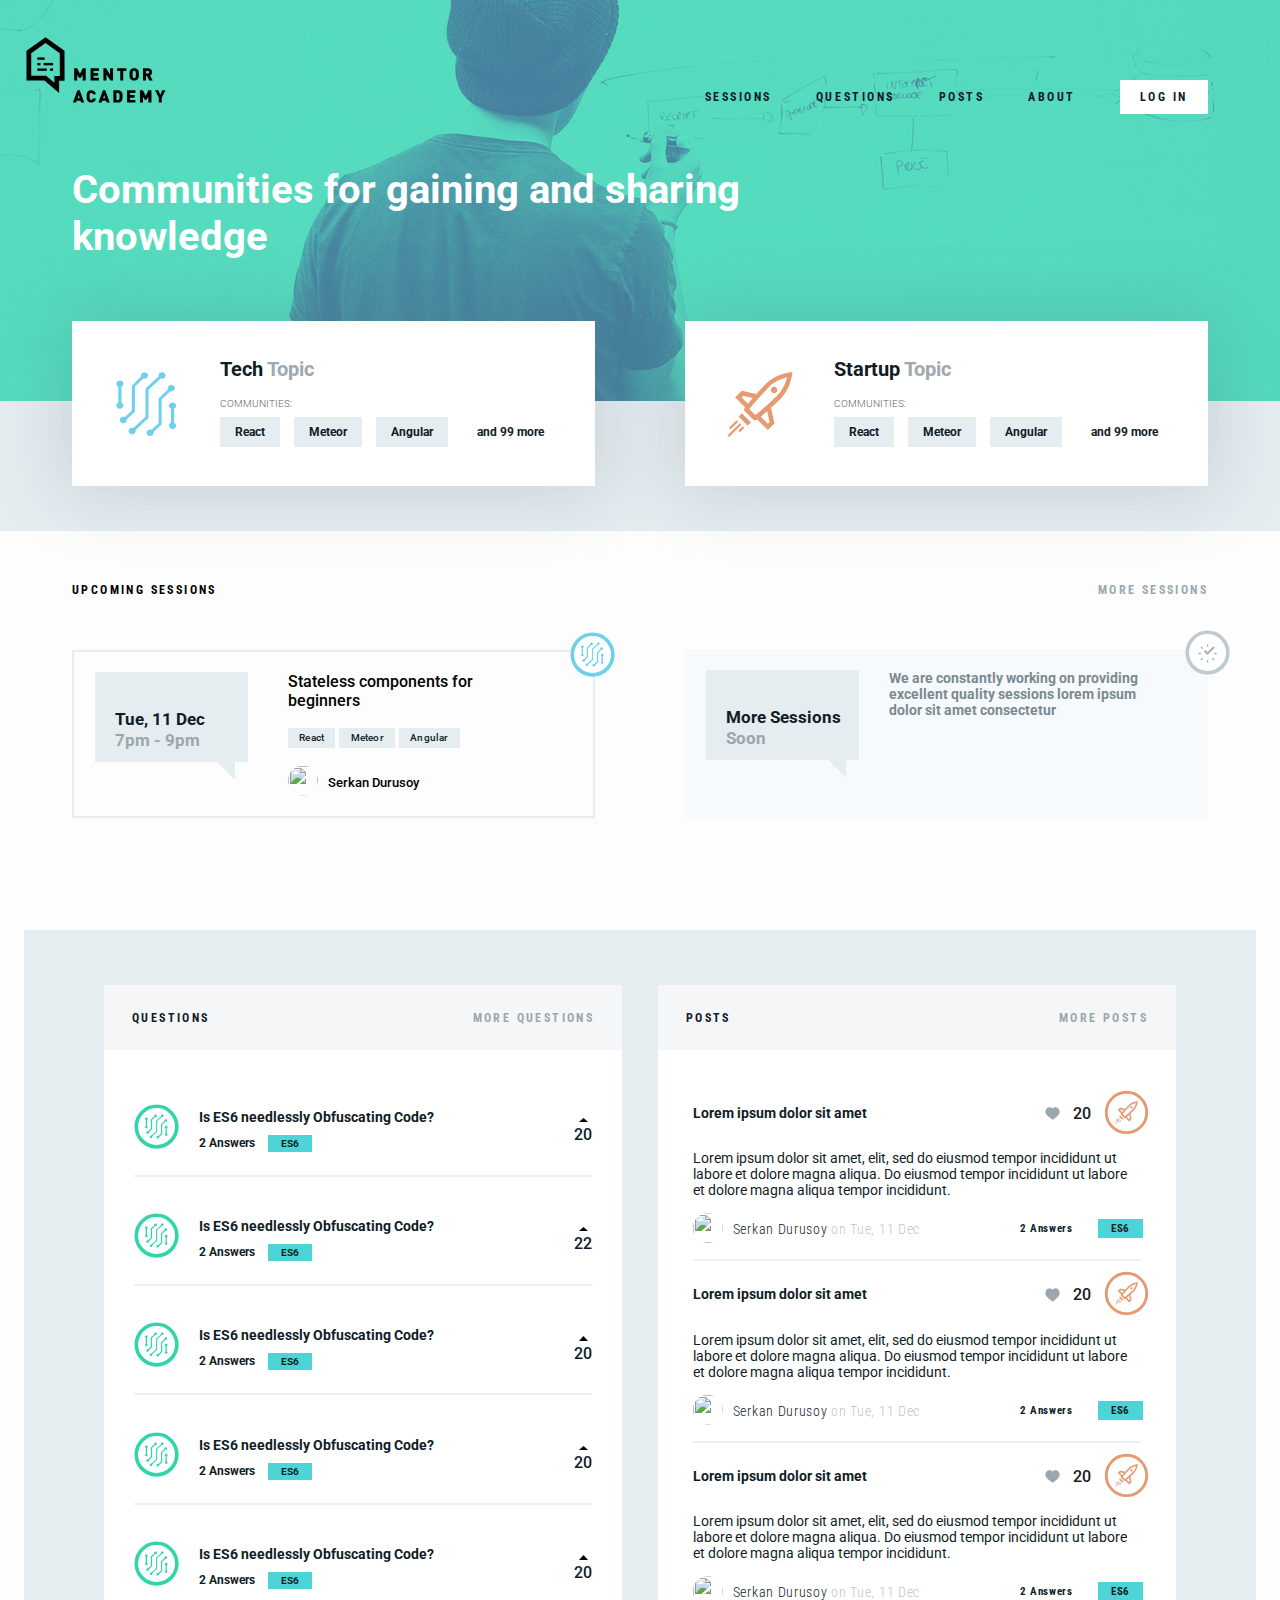
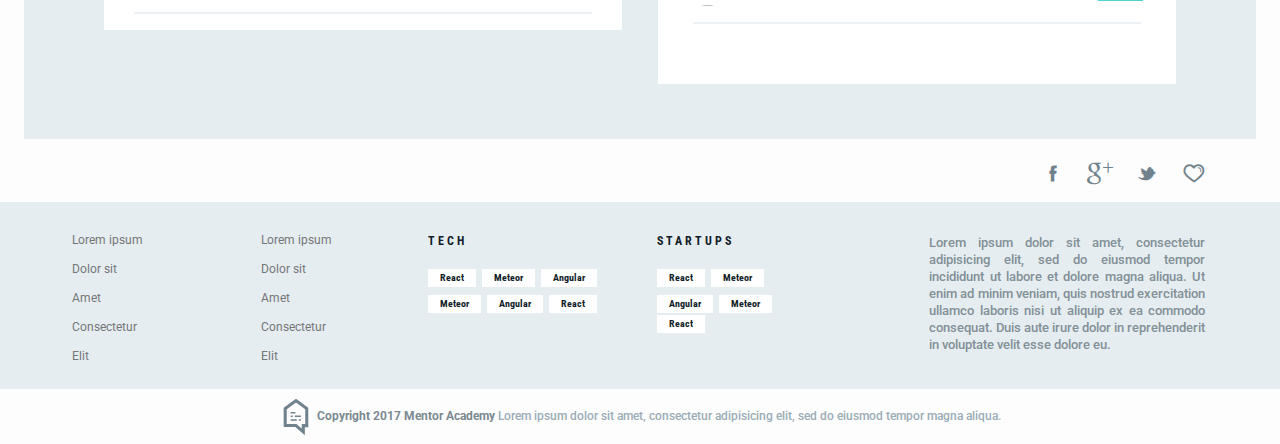
==== commit 30b32214: "Issues N66, 68, 71, 72 are fixed" ====
--- a/html-preview/index.html
+++ b/html-preview/index.html
@@ -36,7 +36,8 @@
     <div class="row">
       <div class="col-lg-9 col-md-10 col-sm-12 col-xs-12 nullpadding">
         <div class="box">
-          <p id="slogan">Lorem ipsum dolor sit amet consectetur adipiscing elit. Learn and share!</p>
+          <p id="slogan">Communities for gaining and
+sharing knowledge</p>
         </div>
       </div>
     </div>
@@ -104,19 +105,35 @@
       <div class="col-lg-6 col-md-6 col-sm-5 col-xs-12 s-block-left">
         <div class="box">
             <img src="../images/svg/icon3.svg" alt="" class="icon" />
-            <div class="balloon">
-              <p>Tue, 11 Dec <br /><span>7pm - 9pm</span></p>
-            </div>
+            <a href="http://link.to.this.session">
+              <div class="balloon">
+                  <p>Tue, 11 Dec <br /><span>7pm - 9pm</span></p>
+              </div>
+            </a>
             <div class="info">
               <h4>Stateless components for beginners</h4>
               <ul>
-                <li>react</li>
-                <li>meteor</li>
-                <li>angular</li>
+                <li>
+                  <a href="http://link.to.react.comminuty">
+                    react
+                  </a>
+                </li>
+                <li>
+                <a href="http://link.to.meteor.comminuty">
+                  meteor
+                </a>
+                </li>
+                <li>
+                  <a href="http://link.to.angular.comminuty">
+                    angular
+                  </a>
+                </li>
               </ul>
               <div class="author">
-                <img src="https://s3-us-west-2.amazonaws.com/s.cdpn.io/3/Harry-Potter-1-.jpg" alt="" class="avatar" />
-                <p class="author">Serkan Durusoy</p>
+                <a href="http://link.to.user">
+                  <img src="https://s3-us-west-2.amazonaws.com/s.cdpn.io/3/Harry-Potter-1-.jpg" alt="" class="avatar" />
+                  <p class="author">Serkan Durusoy</p>
+                </a>
               </div>
             </div>
         </div><!-- end of div.box -->
@@ -125,9 +142,11 @@
         <div class="col-lg-6 col-md-6 col-sm-5 col-xs-12 s-block-right">
           <div class="box">
             <img src="../images/svg/icon4.svg" alt="" class="icon" />
-            <div class="balloon">
-              <p>More Sessions<br /><span>Soon</span></p>
-            </div>
+              <a href="http://link.to.more.sessions">
+                <div class="balloon">
+                  <p>More Sessions<br /><span>Soon</span></p>
+                </div>
+              </a>
             <div class="info">
               <p>We are constantly working on providing excellent quality sessions lorem ipsum dolor sit amet consectetur</p>
             </div>
--- a/css/style.css
+++ b/css/style.css
@@ -1 +1 @@
-@import "https://cdnjs.cloudflare.com/ajax/libs/normalize/4.2.0/normalize.min.css";@import url(https://fonts.googleapis.com/css?family=Roboto:300,400,500,700&subset=latin,greek,greek-ext);@import url(https://fonts.googleapis.com/css?family=Roboto+Condensed:400,300&subset=latin,greek);@import url(https://fonts.googleapis.com/css?family=Roboto+Slab:400,700&subset=latin,greek-ext,greek);.clearfix{clear:both;position:relative}.center-block{display:block;margin-left:auto;margin-right:auto}.pull-right{float:right !important}.pull-left{float:left !important}.text-left{text-align:left}.text-right{text-align:right}.text-center{text-align:center}.text-justify{text-align:justify}.hidden{display:none}.full-width{width:100%}.inline *{display:inline !important}@-ms-viewport{width:device-width}.visible-xs{display:none !important}.visible-sm{display:none !important}.visible-md{display:none !important}.visible-lg{display:none !important}.visible-xs-block,.visible-xs-inline,.visible-xs-inline-block,.visible-sm-block,.visible-sm-inline,.visible-sm-inline-block,.visible-md-block,.visible-md-inline,.visible-md-inline-block,.visible-lg-block,.visible-lg-inline,.visible-lg-inline-block{display:none !important}@media (max-width: 47em){.visible-xs{display:block !important}table.visible-xs{display:table !important}tr.visible-xs{display:table-row !important}th.visible-xs,td.visible-xs{display:table-cell !important}}@media (max-width: 47em){.visible-xs-block{display:block !important}}@media (max-width: 47em){.visible-xs-inline{display:inline !important}}@media (max-width: 47em){.visible-xs-inline-block{display:inline-block !important}}@media (min-width: 48em) and (max-width: 61em){.visible-sm{display:block !important}table.visible-sm{display:table !important}tr.visible-sm{display:table-row !important}th.visible-sm,td.visible-sm{display:table-cell !important}}@media (min-width: 48em) and (max-width: 61em){.visible-sm-block{display:block !important}}@media (min-width: 48em) and (max-width: 61em){.visible-sm-inline{display:inline !important}}@media (min-width: 48em) and (max-width: 61em){.visible-sm-inline-block{display:inline-block !important}}@media (min-width: 62em) and (max-width: 74em){.visible-md{display:block !important}table.visible-md{display:table !important}tr.visible-md{display:table-row !important}th.visible-md,td.visible-md{display:table-cell !important}}@media (min-width: 62em) and (max-width: 74em){.visible-md-block{display:block !important}}@media (min-width: 62em) and (max-width: 74em){.visible-md-inline{display:inline !important}}@media (min-width: 62em) and (max-width: 74em){.visible-md-inline-block{display:inline-block !important}}@media (min-width: 75em){.visible-lg{display:block !important}table.visible-lg{display:table !important}tr.visible-lg{display:table-row !important}th.visible-lg,td.visible-lg{display:table-cell !important}}@media (min-width: 75em){.visible-lg-block{display:block !important}}@media (min-width: 75em){.visible-lg-inline{display:inline !important}}@media (min-width: 75em){.visible-lg-inline-block{display:inline-block !important}}@media (max-width: 47em){.hidden-xs{display:none !important}}@media (min-width: 48em) and (max-width: 61em){.hidden-sm{display:none !important}}@media (min-width: 62em) and (max-width: 74em){.hidden-md{display:none !important}}@media (min-width: 75em){.hidden-lg{display:none !important}}@media (max-width: 47em){.pull-xs-left{float:left !important}.pull-xs-right{float:right}.text-xs-left{text-align:left}.text-xs-right{text-align:right}.text-xs-center{text-align:center}.text-xs-justify{text-align:justify}}@media (min-width: 48em) and (max-width: 61em){.pull-sm-left{float:left !important}.pull-sm-right{float:right}.text-sm-left{text-align:left}.text-sm-right{text-align:right}.text-sm-center{text-align:center}.text-sm-justify{text-align:justify}}@media (min-width: 62em) and (max-width: 74em){.pull-md-left{float:left !important}.pull-md-right{float:right}.text-md-left{text-align:left}.text-md-right{text-align:right}.text-md-center{text-align:center}.text-md-justify{text-align:justify}}@media (min-width: 75em){.pull-lg-left{float:left !important}.pull-lg-right{float:right}.text-lg-left{text-align:left}.text-lg-right{text-align:right}.text-lg-center{text-align:center}.text-lg-justify{text-align:justify}}.wrapper{-webkit-box-sizing:border-box;box-sizing:border-box;max-width:1600px;margin:0 auto}.container-fluid{margin-right:auto;margin-left:auto;padding-right:1.5rem;padding-left:1.5rem}.row{-webkit-box-sizing:border-box;box-sizing:border-box;display:-webkit-box;display:-webkit-flex;display:-moz-flex;display:-ms-flexbox;display:flex;-webkit-box-flex:0;-webkit-flex:0 1 auto;-moz-flex:0 1 auto;-ms-flex:0 1 auto;flex:0 1 auto;-webkit-box-direction:normal;-webkit-box-orient:horizontal;-webkit-flex-direction:row;-moz-flex-direction:row;-ms-flex-direction:row;flex-direction:row;-webkit-flex-wrap:wrap;-ms-flex-wrap:wrap;flex-wrap:wrap;margin-right:-.5rem;margin-left:-.5rem}.row.reverse{-webkit-box-direction:reverse;-webkit-box-orient:horizontal;-webkit-flex-direction:row-reverse;-moz-flex-direction:row-reverse;-ms-flex-direction:row-reverse;flex-direction:row-reverse}.col.reverse{-webkit-box-direction:reverse;-webkit-box-orient:vertical;-webkit-flex-direction:column-reverse;-moz-flex-direction:column-reverse;-ms-flex-direction:column-reverse;flex-direction:column-reverse}.col-xs{-webkit-box-sizing:border-box;box-sizing:border-box;-webkit-box-flex:0;-webkit-flex-grow:0;-moz-flex-grow:0;-ms-flex-positive:0;flex-grow:0;-webkit-flex-shrink:0;-ms-flex-negative:0;flex-shrink:0;padding-right:.5rem;padding-left:.5rem;-webkit-flex-basis:auto;-ms-flex-preferred-size:auto;flex-basis:auto}.col-xs-1{-webkit-box-sizing:border-box;box-sizing:border-box;-webkit-box-flex:0;-webkit-flex-grow:0;-moz-flex-grow:0;-ms-flex-positive:0;flex-grow:0;-webkit-flex-shrink:0;-ms-flex-negative:0;flex-shrink:0;padding-right:.5rem;padding-left:.5rem;-webkit-flex-basis:8.33333%;-ms-flex-preferred-size:8.33333%;flex-basis:8.33333%;max-width:8.33333%}.col-xs-2{-webkit-box-sizing:border-box;box-sizing:border-box;-webkit-box-flex:0;-webkit-flex-grow:0;-moz-flex-grow:0;-ms-flex-positive:0;flex-grow:0;-webkit-flex-shrink:0;-ms-flex-negative:0;flex-shrink:0;padding-right:.5rem;padding-left:.5rem;-webkit-flex-basis:16.66667%;-ms-flex-preferred-size:16.66667%;flex-basis:16.66667%;max-width:16.66667%}.col-xs-3{-webkit-box-sizing:border-box;box-sizing:border-box;-webkit-box-flex:0;-webkit-flex-grow:0;-moz-flex-grow:0;-ms-flex-positive:0;flex-grow:0;-webkit-flex-shrink:0;-ms-flex-negative:0;flex-shrink:0;padding-right:.5rem;padding-left:.5rem;-webkit-flex-basis:25%;-ms-flex-preferred-size:25%;flex-basis:25%;max-width:25%}.col-xs-4{-webkit-box-sizing:border-box;box-sizing:border-box;-webkit-box-flex:0;-webkit-flex-grow:0;-moz-flex-grow:0;-ms-flex-positive:0;flex-grow:0;-webkit-flex-shrink:0;-ms-flex-negative:0;flex-shrink:0;padding-right:.5rem;padding-left:.5rem;-webkit-flex-basis:33.33333%;-ms-flex-preferred-size:33.33333%;flex-basis:33.33333%;max-width:33.33333%}.col-xs-5{-webkit-box-sizing:border-box;box-sizing:border-box;-webkit-box-flex:0;-webkit-flex-grow:0;-moz-flex-grow:0;-ms-flex-positive:0;flex-grow:0;-webkit-flex-shrink:0;-ms-flex-negative:0;flex-shrink:0;padding-right:.5rem;padding-left:.5rem;-webkit-flex-basis:41.66667%;-ms-flex-preferred-size:41.66667%;flex-basis:41.66667%;max-width:41.66667%}.col-xs-6{-webkit-box-sizing:border-box;box-sizing:border-box;-webkit-box-flex:0;-webkit-flex-grow:0;-moz-flex-grow:0;-ms-flex-positive:0;flex-grow:0;-webkit-flex-shrink:0;-ms-flex-negative:0;flex-shrink:0;padding-right:.5rem;padding-left:.5rem;-webkit-flex-basis:50%;-ms-flex-preferred-size:50%;flex-basis:50%;max-width:50%}.col-xs-7{-webkit-box-sizing:border-box;box-sizing:border-box;-webkit-box-flex:0;-webkit-flex-grow:0;-moz-flex-grow:0;-ms-flex-positive:0;flex-grow:0;-webkit-flex-shrink:0;-ms-flex-negative:0;flex-shrink:0;padding-right:.5rem;padding-left:.5rem;-webkit-flex-basis:58.33333%;-ms-flex-preferred-size:58.33333%;flex-basis:58.33333%;max-width:58.33333%}.col-xs-8{-webkit-box-sizing:border-box;box-sizing:border-box;-webkit-box-flex:0;-webkit-flex-grow:0;-moz-flex-grow:0;-ms-flex-positive:0;flex-grow:0;-webkit-flex-shrink:0;-ms-flex-negative:0;flex-shrink:0;padding-right:.5rem;padding-left:.5rem;-webkit-flex-basis:66.66667%;-ms-flex-preferred-size:66.66667%;flex-basis:66.66667%;max-width:66.66667%}.col-xs-9{-webkit-box-sizing:border-box;box-sizing:border-box;-webkit-box-flex:0;-webkit-flex-grow:0;-moz-flex-grow:0;-ms-flex-positive:0;flex-grow:0;-webkit-flex-shrink:0;-ms-flex-negative:0;flex-shrink:0;padding-right:.5rem;padding-left:.5rem;-webkit-flex-basis:75%;-ms-flex-preferred-size:75%;flex-basis:75%;max-width:75%}.col-xs-10{-webkit-box-sizing:border-box;box-sizing:border-box;-webkit-box-flex:0;-webkit-flex-grow:0;-moz-flex-grow:0;-ms-flex-positive:0;flex-grow:0;-webkit-flex-shrink:0;-ms-flex-negative:0;flex-shrink:0;padding-right:.5rem;padding-left:.5rem;-webkit-flex-basis:83.33333%;-ms-flex-preferred-size:83.33333%;flex-basis:83.33333%;max-width:83.33333%}.col-xs-11{-webkit-box-sizing:border-box;box-sizing:border-box;-webkit-box-flex:0;-webkit-flex-grow:0;-moz-flex-grow:0;-ms-flex-positive:0;flex-grow:0;-webkit-flex-shrink:0;-ms-flex-negative:0;flex-shrink:0;padding-right:.5rem;padding-left:.5rem;-webkit-flex-basis:91.66667%;-ms-flex-preferred-size:91.66667%;flex-basis:91.66667%;max-width:91.66667%}.col-xs-12{-webkit-box-sizing:border-box;box-sizing:border-box;-webkit-box-flex:0;-webkit-flex-grow:0;-moz-flex-grow:0;-ms-flex-positive:0;flex-grow:0;-webkit-flex-shrink:0;-ms-flex-negative:0;flex-shrink:0;padding-right:.5rem;padding-left:.5rem;-webkit-flex-basis:100%;-ms-flex-preferred-size:100%;flex-basis:100%;max-width:100%}.col-xs-offset-1{-webkit-box-sizing:border-box;box-sizing:border-box;-webkit-box-flex:0;-webkit-flex-grow:0;-moz-flex-grow:0;-ms-flex-positive:0;flex-grow:0;-webkit-flex-shrink:0;-ms-flex-negative:0;flex-shrink:0;padding-right:.5rem;padding-left:.5rem;margin-left:8.33333%}.col-xs-offset-2{-webkit-box-sizing:border-box;box-sizing:border-box;-webkit-box-flex:0;-webkit-flex-grow:0;-moz-flex-grow:0;-ms-flex-positive:0;flex-grow:0;-webkit-flex-shrink:0;-ms-flex-negative:0;flex-shrink:0;padding-right:.5rem;padding-left:.5rem;margin-left:16.66667%}.col-xs-offset-3{-webkit-box-sizing:border-box;box-sizing:border-box;-webkit-box-flex:0;-webkit-flex-grow:0;-moz-flex-grow:0;-ms-flex-positive:0;flex-grow:0;-webkit-flex-shrink:0;-ms-flex-negative:0;flex-shrink:0;padding-right:.5rem;padding-left:.5rem;margin-left:25%}.col-xs-offset-4{-webkit-box-sizing:border-box;box-sizing:border-box;-webkit-box-flex:0;-webkit-flex-grow:0;-moz-flex-grow:0;-ms-flex-positive:0;flex-grow:0;-webkit-flex-shrink:0;-ms-flex-negative:0;flex-shrink:0;padding-right:.5rem;padding-left:.5rem;margin-left:33.33333%}.col-xs-offset-5{-webkit-box-sizing:border-box;box-sizing:border-box;-webkit-box-flex:0;-webkit-flex-grow:0;-moz-flex-grow:0;-ms-flex-positive:0;flex-grow:0;-webkit-flex-shrink:0;-ms-flex-negative:0;flex-shrink:0;padding-right:.5rem;padding-left:.5rem;margin-left:41.66667%}.col-xs-offset-6{-webkit-box-sizing:border-box;box-sizing:border-box;-webkit-box-flex:0;-webkit-flex-grow:0;-moz-flex-grow:0;-ms-flex-positive:0;flex-grow:0;-webkit-flex-shrink:0;-ms-flex-negative:0;flex-shrink:0;padding-right:.5rem;padding-left:.5rem;margin-left:50%}.col-xs-offset-7{-webkit-box-sizing:border-box;box-sizing:border-box;-webkit-box-flex:0;-webkit-flex-grow:0;-moz-flex-grow:0;-ms-flex-positive:0;flex-grow:0;-webkit-flex-shrink:0;-ms-flex-negative:0;flex-shrink:0;padding-right:.5rem;padding-left:.5rem;margin-left:58.33333%}.col-xs-offset-8{-webkit-box-sizing:border-box;box-sizing:border-box;-webkit-box-flex:0;-webkit-flex-grow:0;-moz-flex-grow:0;-ms-flex-positive:0;flex-grow:0;-webkit-flex-shrink:0;-ms-flex-negative:0;flex-shrink:0;padding-right:.5rem;padding-left:.5rem;margin-left:66.66667%}.col-xs-offset-9{-webkit-box-sizing:border-box;box-sizing:border-box;-webkit-box-flex:0;-webkit-flex-grow:0;-moz-flex-grow:0;-ms-flex-positive:0;flex-grow:0;-webkit-flex-shrink:0;-ms-flex-negative:0;flex-shrink:0;padding-right:.5rem;padding-left:.5rem;margin-left:75%}.col-xs-offset-10{-webkit-box-sizing:border-box;box-sizing:border-box;-webkit-box-flex:0;-webkit-flex-grow:0;-moz-flex-grow:0;-ms-flex-positive:0;flex-grow:0;-webkit-flex-shrink:0;-ms-flex-negative:0;flex-shrink:0;padding-right:.5rem;padding-left:.5rem;margin-left:83.33333%}.col-xs-offset-11{-webkit-box-sizing:border-box;box-sizing:border-box;-webkit-box-flex:0;-webkit-flex-grow:0;-moz-flex-grow:0;-ms-flex-positive:0;flex-grow:0;-webkit-flex-shrink:0;-ms-flex-negative:0;flex-shrink:0;padding-right:.5rem;padding-left:.5rem;margin-left:91.66667%}.col-xs-offset-12{-webkit-box-sizing:border-box;box-sizing:border-box;-webkit-box-flex:0;-webkit-flex-grow:0;-moz-flex-grow:0;-ms-flex-positive:0;flex-grow:0;-webkit-flex-shrink:0;-ms-flex-negative:0;flex-shrink:0;padding-right:.5rem;padding-left:.5rem;margin-left:100%}.col-xs{-webkit-box-flex:1;-webkit-flex-grow:1;-moz-flex-grow:1;-ms-flex-positive:1;flex-grow:1;-webkit-flex-basis:0;-ms-flex-preferred-size:0;flex-basis:0;max-width:100%}.start-xs{-webkit-box-pack:start;-ms-flex-pack:start;-webkit-justify-content:flex-start;-moz-justify-content:flex-start;justify-content:flex-start;text-align:start}.center-xs{-webkit-box-pack:center;-ms-flex-pack:center;-webkit-justify-content:center;-moz-justify-content:center;justify-content:center;text-align:center}.end-xs{-webkit-box-pack:end;-ms-flex-pack:end;-webkit-justify-content:flex-end;-moz-justify-content:flex-end;justify-content:flex-end;text-align:end}.top-xs{-webkit-box-align:start;-ms-flex-align:start;-webkit-align-items:flex-start;-moz-align-items:flex-start;align-items:flex-start}.middle-xs{-webkit-box-align:center;-ms-flex-align:center;-webkit-align-items:center;-moz-align-items:center;align-items:center}.bottom-xs{-webkit-box-align:end;-ms-flex-align:end;-webkit-align-items:flex-end;-moz-align-items:flex-end;align-items:flex-end}.around-xs{-ms-flex-pack:distribute;-webkit-justify-content:space-around;-moz-justify-content:space-around;justify-content:space-around}.between-xs{-webkit-box-pack:justify;-ms-flex-pack:justify;-webkit-justify-content:space-between;-moz-justify-content:space-between;justify-content:space-between}.first-xs{-webkit-box-ordinal-group:0;-webkit-order:-1;-ms-flex-order:-1;order:-1}.last-xs{-webkit-box-ordinal-group:2;-webkit-order:1;-ms-flex-order:1;order:1}@media only screen and (min-width: 48em){.container{width:46rem}.col-sm{-webkit-box-sizing:border-box;box-sizing:border-box;-webkit-box-flex:0;-webkit-flex-grow:0;-moz-flex-grow:0;-ms-flex-positive:0;flex-grow:0;-webkit-flex-shrink:0;-ms-flex-negative:0;flex-shrink:0;padding-right:.5rem;padding-left:.5rem;-webkit-flex-basis:auto;-ms-flex-preferred-size:auto;flex-basis:auto}.col-sm-1{-webkit-box-sizing:border-box;box-sizing:border-box;-webkit-box-flex:0;-webkit-flex-grow:0;-moz-flex-grow:0;-ms-flex-positive:0;flex-grow:0;-webkit-flex-shrink:0;-ms-flex-negative:0;flex-shrink:0;padding-right:.5rem;padding-left:.5rem;-webkit-flex-basis:8.33333%;-ms-flex-preferred-size:8.33333%;flex-basis:8.33333%;max-width:8.33333%}.col-sm-2{-webkit-box-sizing:border-box;box-sizing:border-box;-webkit-box-flex:0;-webkit-flex-grow:0;-moz-flex-grow:0;-ms-flex-positive:0;flex-grow:0;-webkit-flex-shrink:0;-ms-flex-negative:0;flex-shrink:0;padding-right:.5rem;padding-left:.5rem;-webkit-flex-basis:16.66667%;-ms-flex-preferred-size:16.66667%;flex-basis:16.66667%;max-width:16.66667%}.col-sm-3{-webkit-box-sizing:border-box;box-sizing:border-box;-webkit-box-flex:0;-webkit-flex-grow:0;-moz-flex-grow:0;-ms-flex-positive:0;flex-grow:0;-webkit-flex-shrink:0;-ms-flex-negative:0;flex-shrink:0;padding-right:.5rem;padding-left:.5rem;-webkit-flex-basis:25%;-ms-flex-preferred-size:25%;flex-basis:25%;max-width:25%}.col-sm-4{-webkit-box-sizing:border-box;box-sizing:border-box;-webkit-box-flex:0;-webkit-flex-grow:0;-moz-flex-grow:0;-ms-flex-positive:0;flex-grow:0;-webkit-flex-shrink:0;-ms-flex-negative:0;flex-shrink:0;padding-right:.5rem;padding-left:.5rem;-webkit-flex-basis:33.33333%;-ms-flex-preferred-size:33.33333%;flex-basis:33.33333%;max-width:33.33333%}.col-sm-5{-webkit-box-sizing:border-box;box-sizing:border-box;-webkit-box-flex:0;-webkit-flex-grow:0;-moz-flex-grow:0;-ms-flex-positive:0;flex-grow:0;-webkit-flex-shrink:0;-ms-flex-negative:0;flex-shrink:0;padding-right:.5rem;padding-left:.5rem;-webkit-flex-basis:41.66667%;-ms-flex-preferred-size:41.66667%;flex-basis:41.66667%;max-width:41.66667%}.col-sm-6{-webkit-box-sizing:border-box;box-sizing:border-box;-webkit-box-flex:0;-webkit-flex-grow:0;-moz-flex-grow:0;-ms-flex-positive:0;flex-grow:0;-webkit-flex-shrink:0;-ms-flex-negative:0;flex-shrink:0;padding-right:.5rem;padding-left:.5rem;-webkit-flex-basis:50%;-ms-flex-preferred-size:50%;flex-basis:50%;max-width:50%}.col-sm-7{-webkit-box-sizing:border-box;box-sizing:border-box;-webkit-box-flex:0;-webkit-flex-grow:0;-moz-flex-grow:0;-ms-flex-positive:0;flex-grow:0;-webkit-flex-shrink:0;-ms-flex-negative:0;flex-shrink:0;padding-right:.5rem;padding-left:.5rem;-webkit-flex-basis:58.33333%;-ms-flex-preferred-size:58.33333%;flex-basis:58.33333%;max-width:58.33333%}.col-sm-8{-webkit-box-sizing:border-box;box-sizing:border-box;-webkit-box-flex:0;-webkit-flex-grow:0;-moz-flex-grow:0;-ms-flex-positive:0;flex-grow:0;-webkit-flex-shrink:0;-ms-flex-negative:0;flex-shrink:0;padding-right:.5rem;padding-left:.5rem;-webkit-flex-basis:66.66667%;-ms-flex-preferred-size:66.66667%;flex-basis:66.66667%;max-width:66.66667%}.col-sm-9{-webkit-box-sizing:border-box;box-sizing:border-box;-webkit-box-flex:0;-webkit-flex-grow:0;-moz-flex-grow:0;-ms-flex-positive:0;flex-grow:0;-webkit-flex-shrink:0;-ms-flex-negative:0;flex-shrink:0;padding-right:.5rem;padding-left:.5rem;-webkit-flex-basis:75%;-ms-flex-preferred-size:75%;flex-basis:75%;max-width:75%}.col-sm-10{-webkit-box-sizing:border-box;box-sizing:border-box;-webkit-box-flex:0;-webkit-flex-grow:0;-moz-flex-grow:0;-ms-flex-positive:0;flex-grow:0;-webkit-flex-shrink:0;-ms-flex-negative:0;flex-shrink:0;padding-right:.5rem;padding-left:.5rem;-webkit-flex-basis:83.33333%;-ms-flex-preferred-size:83.33333%;flex-basis:83.33333%;max-width:83.33333%}.col-sm-11{-webkit-box-sizing:border-box;box-sizing:border-box;-webkit-box-flex:0;-webkit-flex-grow:0;-moz-flex-grow:0;-ms-flex-positive:0;flex-grow:0;-webkit-flex-shrink:0;-ms-flex-negative:0;flex-shrink:0;padding-right:.5rem;padding-left:.5rem;-webkit-flex-basis:91.66667%;-ms-flex-preferred-size:91.66667%;flex-basis:91.66667%;max-width:91.66667%}.col-sm-12{-webkit-box-sizing:border-box;box-sizing:border-box;-webkit-box-flex:0;-webkit-flex-grow:0;-moz-flex-grow:0;-ms-flex-positive:0;flex-grow:0;-webkit-flex-shrink:0;-ms-flex-negative:0;flex-shrink:0;padding-right:.5rem;padding-left:.5rem;-webkit-flex-basis:100%;-ms-flex-preferred-size:100%;flex-basis:100%;max-width:100%}.col-sm-offset-1{-webkit-box-sizing:border-box;box-sizing:border-box;-webkit-box-flex:0;-webkit-flex-grow:0;-moz-flex-grow:0;-ms-flex-positive:0;flex-grow:0;-webkit-flex-shrink:0;-ms-flex-negative:0;flex-shrink:0;padding-right:.5rem;padding-left:.5rem;margin-left:8.33333%}.col-sm-offset-2{-webkit-box-sizing:border-box;box-sizing:border-box;-webkit-box-flex:0;-webkit-flex-grow:0;-moz-flex-grow:0;-ms-flex-positive:0;flex-grow:0;-webkit-flex-shrink:0;-ms-flex-negative:0;flex-shrink:0;padding-right:.5rem;padding-left:.5rem;margin-left:16.66667%}.col-sm-offset-3{-webkit-box-sizing:border-box;box-sizing:border-box;-webkit-box-flex:0;-webkit-flex-grow:0;-moz-flex-grow:0;-ms-flex-positive:0;flex-grow:0;-webkit-flex-shrink:0;-ms-flex-negative:0;flex-shrink:0;padding-right:.5rem;padding-left:.5rem;margin-left:25%}.col-sm-offset-4{-webkit-box-sizing:border-box;box-sizing:border-box;-webkit-box-flex:0;-webkit-flex-grow:0;-moz-flex-grow:0;-ms-flex-positive:0;flex-grow:0;-webkit-flex-shrink:0;-ms-flex-negative:0;flex-shrink:0;padding-right:.5rem;padding-left:.5rem;margin-left:33.33333%}.col-sm-offset-5{-webkit-box-sizing:border-box;box-sizing:border-box;-webkit-box-flex:0;-webkit-flex-grow:0;-moz-flex-grow:0;-ms-flex-positive:0;flex-grow:0;-webkit-flex-shrink:0;-ms-flex-negative:0;flex-shrink:0;padding-right:.5rem;padding-left:.5rem;margin-left:41.66667%}.col-sm-offset-6{-webkit-box-sizing:border-box;box-sizing:border-box;-webkit-box-flex:0;-webkit-flex-grow:0;-moz-flex-grow:0;-ms-flex-positive:0;flex-grow:0;-webkit-flex-shrink:0;-ms-flex-negative:0;flex-shrink:0;padding-right:.5rem;padding-left:.5rem;margin-left:50%}.col-sm-offset-7{-webkit-box-sizing:border-box;box-sizing:border-box;-webkit-box-flex:0;-webkit-flex-grow:0;-moz-flex-grow:0;-ms-flex-positive:0;flex-grow:0;-webkit-flex-shrink:0;-ms-flex-negative:0;flex-shrink:0;padding-right:.5rem;padding-left:.5rem;margin-left:58.33333%}.col-sm-offset-8{-webkit-box-sizing:border-box;box-sizing:border-box;-webkit-box-flex:0;-webkit-flex-grow:0;-moz-flex-grow:0;-ms-flex-positive:0;flex-grow:0;-webkit-flex-shrink:0;-ms-flex-negative:0;flex-shrink:0;padding-right:.5rem;padding-left:.5rem;margin-left:66.66667%}.col-sm-offset-9{-webkit-box-sizing:border-box;box-sizing:border-box;-webkit-box-flex:0;-webkit-flex-grow:0;-moz-flex-grow:0;-ms-flex-positive:0;flex-grow:0;-webkit-flex-shrink:0;-ms-flex-negative:0;flex-shrink:0;padding-right:.5rem;padding-left:.5rem;margin-left:75%}.col-sm-offset-10{-webkit-box-sizing:border-box;box-sizing:border-box;-webkit-box-flex:0;-webkit-flex-grow:0;-moz-flex-grow:0;-ms-flex-positive:0;flex-grow:0;-webkit-flex-shrink:0;-ms-flex-negative:0;flex-shrink:0;padding-right:.5rem;padding-left:.5rem;margin-left:83.33333%}.col-sm-offset-11{-webkit-box-sizing:border-box;box-sizing:border-box;-webkit-box-flex:0;-webkit-flex-grow:0;-moz-flex-grow:0;-ms-flex-positive:0;flex-grow:0;-webkit-flex-shrink:0;-ms-flex-negative:0;flex-shrink:0;padding-right:.5rem;padding-left:.5rem;margin-left:91.66667%}.col-sm-offset-12{-webkit-box-sizing:border-box;box-sizing:border-box;-webkit-box-flex:0;-webkit-flex-grow:0;-moz-flex-grow:0;-ms-flex-positive:0;flex-grow:0;-webkit-flex-shrink:0;-ms-flex-negative:0;flex-shrink:0;padding-right:.5rem;padding-left:.5rem;margin-left:100%}.col-sm{-webkit-box-flex:1;-webkit-flex-grow:1;-moz-flex-grow:1;-ms-flex-positive:1;flex-grow:1;-webkit-flex-basis:0;-ms-flex-preferred-size:0;flex-basis:0;max-width:100%}.start-sm{-webkit-box-pack:start;-ms-flex-pack:start;-webkit-justify-content:flex-start;-moz-justify-content:flex-start;justify-content:flex-start;text-align:start}.center-sm{-webkit-box-pack:center;-ms-flex-pack:center;-webkit-justify-content:center;-moz-justify-content:center;justify-content:center;text-align:center}.end-sm{-webkit-box-pack:end;-ms-flex-pack:end;-webkit-justify-content:flex-end;-moz-justify-content:flex-end;justify-content:flex-end;text-align:end}.top-sm{-webkit-box-align:start;-ms-flex-align:start;-webkit-align-items:flex-start;-moz-align-items:flex-start;align-items:flex-start}.middle-sm{-webkit-box-align:center;-ms-flex-align:center;-webkit-align-items:center;-moz-align-items:center;align-items:center}.bottom-sm{-webkit-box-align:end;-ms-flex-align:end;-webkit-align-items:flex-end;-moz-align-items:flex-end;align-items:flex-end}.around-sm{-ms-flex-pack:distribute;-webkit-justify-content:space-around;-moz-justify-content:space-around;justify-content:space-around}.between-sm{-webkit-box-pack:justify;-ms-flex-pack:justify;-webkit-justify-content:space-between;-moz-justify-content:space-between;justify-content:space-between}.first-sm{-webkit-box-ordinal-group:0;-webkit-order:-1;-ms-flex-order:-1;order:-1}.last-sm{-webkit-box-ordinal-group:2;-webkit-order:1;-ms-flex-order:1;order:1}}@media only screen and (min-width: 62em){.container{width:61rem}.col-md{-webkit-box-sizing:border-box;box-sizing:border-box;-webkit-box-flex:0;-webkit-flex-grow:0;-moz-flex-grow:0;-ms-flex-positive:0;flex-grow:0;-webkit-flex-shrink:0;-ms-flex-negative:0;flex-shrink:0;padding-right:.5rem;padding-left:.5rem;-webkit-flex-basis:auto;-ms-flex-preferred-size:auto;flex-basis:auto}.col-md-1{-webkit-box-sizing:border-box;box-sizing:border-box;-webkit-box-flex:0;-webkit-flex-grow:0;-moz-flex-grow:0;-ms-flex-positive:0;flex-grow:0;-webkit-flex-shrink:0;-ms-flex-negative:0;flex-shrink:0;padding-right:.5rem;padding-left:.5rem;-webkit-flex-basis:8.33333%;-ms-flex-preferred-size:8.33333%;flex-basis:8.33333%;max-width:8.33333%}.col-md-2{-webkit-box-sizing:border-box;box-sizing:border-box;-webkit-box-flex:0;-webkit-flex-grow:0;-moz-flex-grow:0;-ms-flex-positive:0;flex-grow:0;-webkit-flex-shrink:0;-ms-flex-negative:0;flex-shrink:0;padding-right:.5rem;padding-left:.5rem;-webkit-flex-basis:16.66667%;-ms-flex-preferred-size:16.66667%;flex-basis:16.66667%;max-width:16.66667%}.col-md-3{-webkit-box-sizing:border-box;box-sizing:border-box;-webkit-box-flex:0;-webkit-flex-grow:0;-moz-flex-grow:0;-ms-flex-positive:0;flex-grow:0;-webkit-flex-shrink:0;-ms-flex-negative:0;flex-shrink:0;padding-right:.5rem;padding-left:.5rem;-webkit-flex-basis:25%;-ms-flex-preferred-size:25%;flex-basis:25%;max-width:25%}.col-md-4{-webkit-box-sizing:border-box;box-sizing:border-box;-webkit-box-flex:0;-webkit-flex-grow:0;-moz-flex-grow:0;-ms-flex-positive:0;flex-grow:0;-webkit-flex-shrink:0;-ms-flex-negative:0;flex-shrink:0;padding-right:.5rem;padding-left:.5rem;-webkit-flex-basis:33.33333%;-ms-flex-preferred-size:33.33333%;flex-basis:33.33333%;max-width:33.33333%}.col-md-5{-webkit-box-sizing:border-box;box-sizing:border-box;-webkit-box-flex:0;-webkit-flex-grow:0;-moz-flex-grow:0;-ms-flex-positive:0;flex-grow:0;-webkit-flex-shrink:0;-ms-flex-negative:0;flex-shrink:0;padding-right:.5rem;padding-left:.5rem;-webkit-flex-basis:41.66667%;-ms-flex-preferred-size:41.66667%;flex-basis:41.66667%;max-width:41.66667%}.col-md-6{-webkit-box-sizing:border-box;box-sizing:border-box;-webkit-box-flex:0;-webkit-flex-grow:0;-moz-flex-grow:0;-ms-flex-positive:0;flex-grow:0;-webkit-flex-shrink:0;-ms-flex-negative:0;flex-shrink:0;padding-right:.5rem;padding-left:.5rem;-webkit-flex-basis:50%;-ms-flex-preferred-size:50%;flex-basis:50%;max-width:50%}.col-md-7{-webkit-box-sizing:border-box;box-sizing:border-box;-webkit-box-flex:0;-webkit-flex-grow:0;-moz-flex-grow:0;-ms-flex-positive:0;flex-grow:0;-webkit-flex-shrink:0;-ms-flex-negative:0;flex-shrink:0;padding-right:.5rem;padding-left:.5rem;-webkit-flex-basis:58.33333%;-ms-flex-preferred-size:58.33333%;flex-basis:58.33333%;max-width:58.33333%}.col-md-8{-webkit-box-sizing:border-box;box-sizing:border-box;-webkit-box-flex:0;-webkit-flex-grow:0;-moz-flex-grow:0;-ms-flex-positive:0;flex-grow:0;-webkit-flex-shrink:0;-ms-flex-negative:0;flex-shrink:0;padding-right:.5rem;padding-left:.5rem;-webkit-flex-basis:66.66667%;-ms-flex-preferred-size:66.66667%;flex-basis:66.66667%;max-width:66.66667%}.col-md-9{-webkit-box-sizing:border-box;box-sizing:border-box;-webkit-box-flex:0;-webkit-flex-grow:0;-moz-flex-grow:0;-ms-flex-positive:0;flex-grow:0;-webkit-flex-shrink:0;-ms-flex-negative:0;flex-shrink:0;padding-right:.5rem;padding-left:.5rem;-webkit-flex-basis:75%;-ms-flex-preferred-size:75%;flex-basis:75%;max-width:75%}.col-md-10{-webkit-box-sizing:border-box;box-sizing:border-box;-webkit-box-flex:0;-webkit-flex-grow:0;-moz-flex-grow:0;-ms-flex-positive:0;flex-grow:0;-webkit-flex-shrink:0;-ms-flex-negative:0;flex-shrink:0;padding-right:.5rem;padding-left:.5rem;-webkit-flex-basis:83.33333%;-ms-flex-preferred-size:83.33333%;flex-basis:83.33333%;max-width:83.33333%}.col-md-11{-webkit-box-sizing:border-box;box-sizing:border-box;-webkit-box-flex:0;-webkit-flex-grow:0;-moz-flex-grow:0;-ms-flex-positive:0;flex-grow:0;-webkit-flex-shrink:0;-ms-flex-negative:0;flex-shrink:0;padding-right:.5rem;padding-left:.5rem;-webkit-flex-basis:91.66667%;-ms-flex-preferred-size:91.66667%;flex-basis:91.66667%;max-width:91.66667%}.col-md-12{-webkit-box-sizing:border-box;box-sizing:border-box;-webkit-box-flex:0;-webkit-flex-grow:0;-moz-flex-grow:0;-ms-flex-positive:0;flex-grow:0;-webkit-flex-shrink:0;-ms-flex-negative:0;flex-shrink:0;padding-right:.5rem;padding-left:.5rem;-webkit-flex-basis:100%;-ms-flex-preferred-size:100%;flex-basis:100%;max-width:100%}.col-md-offset-1{-webkit-box-sizing:border-box;box-sizing:border-box;-webkit-box-flex:0;-webkit-flex-grow:0;-moz-flex-grow:0;-ms-flex-positive:0;flex-grow:0;-webkit-flex-shrink:0;-ms-flex-negative:0;flex-shrink:0;padding-right:.5rem;padding-left:.5rem;margin-left:8.33333%}.col-md-offset-2{-webkit-box-sizing:border-box;box-sizing:border-box;-webkit-box-flex:0;-webkit-flex-grow:0;-moz-flex-grow:0;-ms-flex-positive:0;flex-grow:0;-webkit-flex-shrink:0;-ms-flex-negative:0;flex-shrink:0;padding-right:.5rem;padding-left:.5rem;margin-left:16.66667%}.col-md-offset-3{-webkit-box-sizing:border-box;box-sizing:border-box;-webkit-box-flex:0;-webkit-flex-grow:0;-moz-flex-grow:0;-ms-flex-positive:0;flex-grow:0;-webkit-flex-shrink:0;-ms-flex-negative:0;flex-shrink:0;padding-right:.5rem;padding-left:.5rem;margin-left:25%}.col-md-offset-4{-webkit-box-sizing:border-box;box-sizing:border-box;-webkit-box-flex:0;-webkit-flex-grow:0;-moz-flex-grow:0;-ms-flex-positive:0;flex-grow:0;-webkit-flex-shrink:0;-ms-flex-negative:0;flex-shrink:0;padding-right:.5rem;padding-left:.5rem;margin-left:33.33333%}.col-md-offset-5{-webkit-box-sizing:border-box;box-sizing:border-box;-webkit-box-flex:0;-webkit-flex-grow:0;-moz-flex-grow:0;-ms-flex-positive:0;flex-grow:0;-webkit-flex-shrink:0;-ms-flex-negative:0;flex-shrink:0;padding-right:.5rem;padding-left:.5rem;margin-left:41.66667%}.col-md-offset-6{-webkit-box-sizing:border-box;box-sizing:border-box;-webkit-box-flex:0;-webkit-flex-grow:0;-moz-flex-grow:0;-ms-flex-positive:0;flex-grow:0;-webkit-flex-shrink:0;-ms-flex-negative:0;flex-shrink:0;padding-right:.5rem;padding-left:.5rem;margin-left:50%}.col-md-offset-7{-webkit-box-sizing:border-box;box-sizing:border-box;-webkit-box-flex:0;-webkit-flex-grow:0;-moz-flex-grow:0;-ms-flex-positive:0;flex-grow:0;-webkit-flex-shrink:0;-ms-flex-negative:0;flex-shrink:0;padding-right:.5rem;padding-left:.5rem;margin-left:58.33333%}.col-md-offset-8{-webkit-box-sizing:border-box;box-sizing:border-box;-webkit-box-flex:0;-webkit-flex-grow:0;-moz-flex-grow:0;-ms-flex-positive:0;flex-grow:0;-webkit-flex-shrink:0;-ms-flex-negative:0;flex-shrink:0;padding-right:.5rem;padding-left:.5rem;margin-left:66.66667%}.col-md-offset-9{-webkit-box-sizing:border-box;box-sizing:border-box;-webkit-box-flex:0;-webkit-flex-grow:0;-moz-flex-grow:0;-ms-flex-positive:0;flex-grow:0;-webkit-flex-shrink:0;-ms-flex-negative:0;flex-shrink:0;padding-right:.5rem;padding-left:.5rem;margin-left:75%}.col-md-offset-10{-webkit-box-sizing:border-box;box-sizing:border-box;-webkit-box-flex:0;-webkit-flex-grow:0;-moz-flex-grow:0;-ms-flex-positive:0;flex-grow:0;-webkit-flex-shrink:0;-ms-flex-negative:0;flex-shrink:0;padding-right:.5rem;padding-left:.5rem;margin-left:83.33333%}.col-md-offset-11{-webkit-box-sizing:border-box;box-sizing:border-box;-webkit-box-flex:0;-webkit-flex-grow:0;-moz-flex-grow:0;-ms-flex-positive:0;flex-grow:0;-webkit-flex-shrink:0;-ms-flex-negative:0;flex-shrink:0;padding-right:.5rem;padding-left:.5rem;margin-left:91.66667%}.col-md-offset-12{-webkit-box-sizing:border-box;box-sizing:border-box;-webkit-box-flex:0;-webkit-flex-grow:0;-moz-flex-grow:0;-ms-flex-positive:0;flex-grow:0;-webkit-flex-shrink:0;-ms-flex-negative:0;flex-shrink:0;padding-right:.5rem;padding-left:.5rem;margin-left:100%}.col-md{-webkit-box-flex:1;-webkit-flex-grow:1;-moz-flex-grow:1;-ms-flex-positive:1;flex-grow:1;-webkit-flex-basis:0;-ms-flex-preferred-size:0;flex-basis:0;max-width:100%}.start-md{-webkit-box-pack:start;-ms-flex-pack:start;-webkit-justify-content:flex-start;-moz-justify-content:flex-start;justify-content:flex-start;text-align:start}.center-md{-webkit-box-pack:center;-ms-flex-pack:center;-webkit-justify-content:center;-moz-justify-content:center;justify-content:center;text-align:center}.end-md{-webkit-box-pack:end;-ms-flex-pack:end;-webkit-justify-content:flex-end;-moz-justify-content:flex-end;justify-content:flex-end;text-align:end}.top-md{-webkit-box-align:start;-ms-flex-align:start;-webkit-align-items:flex-start;-moz-align-items:flex-start;align-items:flex-start}.middle-md{-webkit-box-align:center;-ms-flex-align:center;-webkit-align-items:center;-moz-align-items:center;align-items:center}.bottom-md{-webkit-box-align:end;-ms-flex-align:end;-webkit-align-items:flex-end;-moz-align-items:flex-end;align-items:flex-end}.around-md{-ms-flex-pack:distribute;-webkit-justify-content:space-around;-moz-justify-content:space-around;justify-content:space-around}.between-md{-webkit-box-pack:justify;-ms-flex-pack:justify;-webkit-justify-content:space-between;-moz-justify-content:space-between;justify-content:space-between}.first-md{-webkit-box-ordinal-group:0;-webkit-order:-1;-ms-flex-order:-1;order:-1}.last-md{-webkit-box-ordinal-group:2;-webkit-order:1;-ms-flex-order:1;order:1}}@media only screen and (min-width: 75em){.container{width:71rem}.col-lg{-webkit-box-sizing:border-box;box-sizing:border-box;-webkit-box-flex:0;-webkit-flex-grow:0;-moz-flex-grow:0;-ms-flex-positive:0;flex-grow:0;-webkit-flex-shrink:0;-ms-flex-negative:0;flex-shrink:0;padding-right:.5rem;padding-left:.5rem;-webkit-flex-basis:auto;-ms-flex-preferred-size:auto;flex-basis:auto}.col-lg-1{-webkit-box-sizing:border-box;box-sizing:border-box;-webkit-box-flex:0;-webkit-flex-grow:0;-moz-flex-grow:0;-ms-flex-positive:0;flex-grow:0;-webkit-flex-shrink:0;-ms-flex-negative:0;flex-shrink:0;padding-right:.5rem;padding-left:.5rem;-webkit-flex-basis:8.33333%;-ms-flex-preferred-size:8.33333%;flex-basis:8.33333%;max-width:8.33333%}.col-lg-2{-webkit-box-sizing:border-box;box-sizing:border-box;-webkit-box-flex:0;-webkit-flex-grow:0;-moz-flex-grow:0;-ms-flex-positive:0;flex-grow:0;-webkit-flex-shrink:0;-ms-flex-negative:0;flex-shrink:0;padding-right:.5rem;padding-left:.5rem;-webkit-flex-basis:16.66667%;-ms-flex-preferred-size:16.66667%;flex-basis:16.66667%;max-width:16.66667%}.col-lg-3{-webkit-box-sizing:border-box;box-sizing:border-box;-webkit-box-flex:0;-webkit-flex-grow:0;-moz-flex-grow:0;-ms-flex-positive:0;flex-grow:0;-webkit-flex-shrink:0;-ms-flex-negative:0;flex-shrink:0;padding-right:.5rem;padding-left:.5rem;-webkit-flex-basis:25%;-ms-flex-preferred-size:25%;flex-basis:25%;max-width:25%}.col-lg-4{-webkit-box-sizing:border-box;box-sizing:border-box;-webkit-box-flex:0;-webkit-flex-grow:0;-moz-flex-grow:0;-ms-flex-positive:0;flex-grow:0;-webkit-flex-shrink:0;-ms-flex-negative:0;flex-shrink:0;padding-right:.5rem;padding-left:.5rem;-webkit-flex-basis:33.33333%;-ms-flex-preferred-size:33.33333%;flex-basis:33.33333%;max-width:33.33333%}.col-lg-5{-webkit-box-sizing:border-box;box-sizing:border-box;-webkit-box-flex:0;-webkit-flex-grow:0;-moz-flex-grow:0;-ms-flex-positive:0;flex-grow:0;-webkit-flex-shrink:0;-ms-flex-negative:0;flex-shrink:0;padding-right:.5rem;padding-left:.5rem;-webkit-flex-basis:41.66667%;-ms-flex-preferred-size:41.66667%;flex-basis:41.66667%;max-width:41.66667%}.col-lg-6{-webkit-box-sizing:border-box;box-sizing:border-box;-webkit-box-flex:0;-webkit-flex-grow:0;-moz-flex-grow:0;-ms-flex-positive:0;flex-grow:0;-webkit-flex-shrink:0;-ms-flex-negative:0;flex-shrink:0;padding-right:.5rem;padding-left:.5rem;-webkit-flex-basis:50%;-ms-flex-preferred-size:50%;flex-basis:50%;max-width:50%}.col-lg-7{-webkit-box-sizing:border-box;box-sizing:border-box;-webkit-box-flex:0;-webkit-flex-grow:0;-moz-flex-grow:0;-ms-flex-positive:0;flex-grow:0;-webkit-flex-shrink:0;-ms-flex-negative:0;flex-shrink:0;padding-right:.5rem;padding-left:.5rem;-webkit-flex-basis:58.33333%;-ms-flex-preferred-size:58.33333%;flex-basis:58.33333%;max-width:58.33333%}.col-lg-8{-webkit-box-sizing:border-box;box-sizing:border-box;-webkit-box-flex:0;-webkit-flex-grow:0;-moz-flex-grow:0;-ms-flex-positive:0;flex-grow:0;-webkit-flex-shrink:0;-ms-flex-negative:0;flex-shrink:0;padding-right:.5rem;padding-left:.5rem;-webkit-flex-basis:66.66667%;-ms-flex-preferred-size:66.66667%;flex-basis:66.66667%;max-width:66.66667%}.col-lg-9{-webkit-box-sizing:border-box;box-sizing:border-box;-webkit-box-flex:0;-webkit-flex-grow:0;-moz-flex-grow:0;-ms-flex-positive:0;flex-grow:0;-webkit-flex-shrink:0;-ms-flex-negative:0;flex-shrink:0;padding-right:.5rem;padding-left:.5rem;-webkit-flex-basis:75%;-ms-flex-preferred-size:75%;flex-basis:75%;max-width:75%}.col-lg-10{-webkit-box-sizing:border-box;box-sizing:border-box;-webkit-box-flex:0;-webkit-flex-grow:0;-moz-flex-grow:0;-ms-flex-positive:0;flex-grow:0;-webkit-flex-shrink:0;-ms-flex-negative:0;flex-shrink:0;padding-right:.5rem;padding-left:.5rem;-webkit-flex-basis:83.33333%;-ms-flex-preferred-size:83.33333%;flex-basis:83.33333%;max-width:83.33333%}.col-lg-11{-webkit-box-sizing:border-box;box-sizing:border-box;-webkit-box-flex:0;-webkit-flex-grow:0;-moz-flex-grow:0;-ms-flex-positive:0;flex-grow:0;-webkit-flex-shrink:0;-ms-flex-negative:0;flex-shrink:0;padding-right:.5rem;padding-left:.5rem;-webkit-flex-basis:91.66667%;-ms-flex-preferred-size:91.66667%;flex-basis:91.66667%;max-width:91.66667%}.col-lg-12{-webkit-box-sizing:border-box;box-sizing:border-box;-webkit-box-flex:0;-webkit-flex-grow:0;-moz-flex-grow:0;-ms-flex-positive:0;flex-grow:0;-webkit-flex-shrink:0;-ms-flex-negative:0;flex-shrink:0;padding-right:.5rem;padding-left:.5rem;-webkit-flex-basis:100%;-ms-flex-preferred-size:100%;flex-basis:100%;max-width:100%}.col-lg-offset-1{-webkit-box-sizing:border-box;box-sizing:border-box;-webkit-box-flex:0;-webkit-flex-grow:0;-moz-flex-grow:0;-ms-flex-positive:0;flex-grow:0;-webkit-flex-shrink:0;-ms-flex-negative:0;flex-shrink:0;padding-right:.5rem;padding-left:.5rem;margin-left:8.33333%}.col-lg-offset-2{-webkit-box-sizing:border-box;box-sizing:border-box;-webkit-box-flex:0;-webkit-flex-grow:0;-moz-flex-grow:0;-ms-flex-positive:0;flex-grow:0;-webkit-flex-shrink:0;-ms-flex-negative:0;flex-shrink:0;padding-right:.5rem;padding-left:.5rem;margin-left:16.66667%}.col-lg-offset-3{-webkit-box-sizing:border-box;box-sizing:border-box;-webkit-box-flex:0;-webkit-flex-grow:0;-moz-flex-grow:0;-ms-flex-positive:0;flex-grow:0;-webkit-flex-shrink:0;-ms-flex-negative:0;flex-shrink:0;padding-right:.5rem;padding-left:.5rem;margin-left:25%}.col-lg-offset-4{-webkit-box-sizing:border-box;box-sizing:border-box;-webkit-box-flex:0;-webkit-flex-grow:0;-moz-flex-grow:0;-ms-flex-positive:0;flex-grow:0;-webkit-flex-shrink:0;-ms-flex-negative:0;flex-shrink:0;padding-right:.5rem;padding-left:.5rem;margin-left:33.33333%}.col-lg-offset-5{-webkit-box-sizing:border-box;box-sizing:border-box;-webkit-box-flex:0;-webkit-flex-grow:0;-moz-flex-grow:0;-ms-flex-positive:0;flex-grow:0;-webkit-flex-shrink:0;-ms-flex-negative:0;flex-shrink:0;padding-right:.5rem;padding-left:.5rem;margin-left:41.66667%}.col-lg-offset-6{-webkit-box-sizing:border-box;box-sizing:border-box;-webkit-box-flex:0;-webkit-flex-grow:0;-moz-flex-grow:0;-ms-flex-positive:0;flex-grow:0;-webkit-flex-shrink:0;-ms-flex-negative:0;flex-shrink:0;padding-right:.5rem;padding-left:.5rem;margin-left:50%}.col-lg-offset-7{-webkit-box-sizing:border-box;box-sizing:border-box;-webkit-box-flex:0;-webkit-flex-grow:0;-moz-flex-grow:0;-ms-flex-positive:0;flex-grow:0;-webkit-flex-shrink:0;-ms-flex-negative:0;flex-shrink:0;padding-right:.5rem;padding-left:.5rem;margin-left:58.33333%}.col-lg-offset-8{-webkit-box-sizing:border-box;box-sizing:border-box;-webkit-box-flex:0;-webkit-flex-grow:0;-moz-flex-grow:0;-ms-flex-positive:0;flex-grow:0;-webkit-flex-shrink:0;-ms-flex-negative:0;flex-shrink:0;padding-right:.5rem;padding-left:.5rem;margin-left:66.66667%}.col-lg-offset-9{-webkit-box-sizing:border-box;box-sizing:border-box;-webkit-box-flex:0;-webkit-flex-grow:0;-moz-flex-grow:0;-ms-flex-positive:0;flex-grow:0;-webkit-flex-shrink:0;-ms-flex-negative:0;flex-shrink:0;padding-right:.5rem;padding-left:.5rem;margin-left:75%}.col-lg-offset-10{-webkit-box-sizing:border-box;box-sizing:border-box;-webkit-box-flex:0;-webkit-flex-grow:0;-moz-flex-grow:0;-ms-flex-positive:0;flex-grow:0;-webkit-flex-shrink:0;-ms-flex-negative:0;flex-shrink:0;padding-right:.5rem;padding-left:.5rem;margin-left:83.33333%}.col-lg-offset-11{-webkit-box-sizing:border-box;box-sizing:border-box;-webkit-box-flex:0;-webkit-flex-grow:0;-moz-flex-grow:0;-ms-flex-positive:0;flex-grow:0;-webkit-flex-shrink:0;-ms-flex-negative:0;flex-shrink:0;padding-right:.5rem;padding-left:.5rem;margin-left:91.66667%}.col-lg-offset-12{-webkit-box-sizing:border-box;box-sizing:border-box;-webkit-box-flex:0;-webkit-flex-grow:0;-moz-flex-grow:0;-ms-flex-positive:0;flex-grow:0;-webkit-flex-shrink:0;-ms-flex-negative:0;flex-shrink:0;padding-right:.5rem;padding-left:.5rem;margin-left:100%}.col-lg{-webkit-box-flex:1;-webkit-flex-grow:1;-moz-flex-grow:1;-ms-flex-positive:1;flex-grow:1;-webkit-flex-basis:0;-ms-flex-preferred-size:0;flex-basis:0;max-width:100%}.start-lg{-webkit-box-pack:start;-ms-flex-pack:start;-webkit-justify-content:flex-start;-moz-justify-content:flex-start;justify-content:flex-start;text-align:start}.center-lg{-webkit-box-pack:center;-ms-flex-pack:center;-webkit-justify-content:center;-moz-justify-content:center;justify-content:center;text-align:center}.end-lg{-webkit-box-pack:end;-ms-flex-pack:end;-webkit-justify-content:flex-end;-moz-justify-content:flex-end;justify-content:flex-end;text-align:end}.top-lg{-webkit-box-align:start;-ms-flex-align:start;-webkit-align-items:flex-start;-moz-align-items:flex-start;align-items:flex-start}.middle-lg{-webkit-box-align:center;-ms-flex-align:center;-webkit-align-items:center;-moz-align-items:center;align-items:center}.bottom-lg{-webkit-box-align:end;-ms-flex-align:end;-webkit-align-items:flex-end;-moz-align-items:flex-end;align-items:flex-end}.around-lg{-ms-flex-pack:distribute;-webkit-justify-content:space-around;-moz-justify-content:space-around;justify-content:space-around}.between-lg{-webkit-box-pack:justify;-ms-flex-pack:justify;-webkit-justify-content:space-between;-moz-justify-content:space-between;justify-content:space-between}.first-lg{-webkit-box-ordinal-group:0;-webkit-order:-1;-ms-flex-order:-1;order:-1}.last-lg{-webkit-box-ordinal-group:2;-webkit-order:1;-ms-flex-order:1;order:1}}body{font-weight:300;font-family:"Roboto",Helvetica,Arial,sans-serif;font-size:16px;color:#101c27;background-color:#fdfdfd;line-height:26px;margin:0;-webkit-font-smoothing:antialiased;-moz-osx-font-smoothing:grayscale}img{vertical-align:bottom}strong{font-weight:500}blockquote{font-size:16px;font-style:italic;border-left:5px solid #f5f6f8;margin:0 0 20px;padding:12px 24px;position:relative;overflow:hidden;clear:both;text-align:justify}blockquote p:last-child{margin-bottom:0}.color{width:70%;height:40px;line-height:40px;text-align:center;color:#fff;font-weight:500}.color--gray-base{background-color:#101c27}.color--gray-light{background-color:#d8d8d8}.color--gray-lighter{background-color:#f5f6f8;color:#101c27}.color--gray-lightest{background-color:#fafafa;color:#101c27}.color--almost-white{background-color:#fdfdfd;color:#101c27}.color--brand-primary{background-color:#4193a9}.color--brand-primary-light{background-color:#57c2f0}.form__item{margin:0 0 30px;position:relative;width:300px;overflow:visible}*[class^="col-"]>.form__item,*[class^="col-"]>.box>.form__item{min-width:auto}.form__label{display:block;margin:0;font-size:14px;text-transform:none;font-weight:500}.form__actions{margin-top:90px}.form__actions button,.form__actions input[type="button"],.form__actions input[type="submit"]{margin:0}.form__input{width:100%;margin:0;border:2px solid transparent;border-radius:0;height:40px;line-height:26.66667px;padding:6.66667px 10px;-webkit-box-sizing:border-box;box-sizing:border-box;font-size:16px;-webkit-transition:all 200ms ease-in;transition:all 200ms ease-in;background-color:#f5f6f8}.form__input::-moz-placeholder{color:#d8d8d8;opacity:1}.form__input:-ms-input-placeholder{color:#d8d8d8}.form__input::-webkit-input-placeholder{color:#d8d8d8}.form__input[type=file]{line-height:18px}textarea.form__input{height:auto}select.form__input{-webkit-appearance:none;padding-right:30px;cursor:pointer}select.form__input:not([multiple]){background-image:-webkit-linear-gradient(45deg, transparent 50%, #101c27 50%),-webkit-linear-gradient(315deg, #101c27 50%, transparent 50%);background-image:linear-gradient(45deg, transparent 50%, #101c27 50%),linear-gradient(135deg, #101c27 50%, transparent 50%);background-position:-webkit-calc(100% - 15px) 18px,-webkit-calc(100% - 10px) 18px;background-position:calc(100% - 15px) 18px,calc(100% - 10px) 18px;background-size:5px 5px, 5px 5px;background-repeat:no-repeat}select.form__input[multiple]{height:auto}.form__checkbox,.form__radio{display:block}.form__help{position:absolute;top:100%;display:block;margin:0;font-size:12px;line-height:18px;color:#1f364b}.form__addon{position:absolute;top:26px;right:13.33333px;font-size:11.2px;line-height:40px}.form__item--inline{width:100%}.form__item--inline .form__checkbox,.form__item--inline .form__radio{display:inline-block;margin-right:20px}.form__input:focus{border:2px solid #4193a9;-webkit-box-shadow:none;box-shadow:none;outline-width:0}.form__item.is-success .form__label,.form__item.is-success .form__addon,.form__item.is-success .form__help,.form__item.is-success .form__checkbox,.form__item.is-success .form__radio{color:#008d45}.form__item.is-success .form__input:not(:focus){border-color:#00d96a}.form__item.has-error .form__label,.form__item.has-error .form__addon,.form__item.has-error .form__help,.form__item.has-error .form__checkbox,.form__item.has-error .form__radio{color:#990025}.form__item.has-error .form__input:not(:focus){border-color:#ff3365;background-color:#fff4f7}h1,.h1,h2,.h2,h3,.h3,h4,.h4{color:#101c27;margin:0 0 12px;line-height:normal;font-weight:400}h1 small,h1 .small,.h1 small,.h1 .small,h2 small,h2 .small,.h2 small,.h2 .small,h3 small,h3 .small,.h3 small,.h3 .small,h4 small,h4 .small,.h4 small,.h4 .small{font-size:55%}h1,.h1{font-size:80px;font-weight:500}h2,.h2{font-size:30px}h3,.h3{font-size:20px}h4,.h4{font-size:16px}a{color:#101c27;text-decoration:none}a:hover,a:active,a:focus,a a:visited{color:#26435d}ul:not([class]),ol:not([class]){margin:0 0}ul:not([class]) li:not([class]),ol:not([class]) li:not([class]){padding:4.33333px 0}ul:not([class]) li:not([class]) ul,ul:not([class]) li:not([class]) ol,ol:not([class]) li:not([class]) ul,ol:not([class]) li:not([class]) ol{margin:4.33333px 0 0}ul:not([class]){padding-left:0}ul:not([class]) li:not([class]){position:relative;padding:0 .7rem}ul:not([class]) li:not([class]):before{content:"\2022";color:#4193a9;font-size:1.5em;position:absolute;top:1.44444px;left:0}ul:not([class]) li:not([class]) ul li:before{content:"\25E6"}ul li{list-style:none}ol:not([class]){-webkit-padding-start:30px}dl{margin:0 0 26px}dl dt,dl dd{padding:4.33333px 0}dl dt{float:left;clear:left;width:30%}dl dd{width:70%;margin-left:30%}.paragraph,p{display:block;margin:0 0 26px;font-family:"Roboto",Georgia,"Times New Roman",Times,serif}.paragraph strong,p strong{font-weight:700}.block__title{position:relative;padding-bottom:40px;margin:0}.block__content{clear:both;position:relative}@media (min-width: 48em){.block--title-md-inline{display:table;width:100%}.block--title-md-inline .block__title{display:table-cell;white-space:nowrap;padding-right:40px}.block--title-md-inline .block__content{display:table-cell}}.btn,button,input[type="button"],input[type="submit"]{background:transparent;padding:11px 25px;font-family:"Roboto",Helvetica,Arial,sans-serif;font-weight:500;font-size:16px;letter-spacing:0.05em;border:2px solid;border-radius:30px;white-space:nowrap;cursor:pointer;display:inline-block;width:auto;height:auto;-webkit-box-sizing:border-box;box-sizing:border-box;color:#101c27;background-color:transparent !important;border-color:#101c27}.btn:hover,button:hover,input[type="button"]:hover,input[type="submit"]:hover,.btn:focus,button:focus,input[type="button"]:focus,input[type="submit"]:focus{-webkit-transition:color 250ms, border-color 250ms, background 250ms;transition:color 250ms, border-color 250ms, background 250ms;color:#fff;background-color:#101c27 !important;border-color:#101c27}button,input[type="button"],input[type="submit"]{margin-top:30px}.btn--block{width:100%;display:block;max-width:none;text-align:center}.btn--xs{padding:3px 10px 4px}.btn--sm{padding:7px 20px 9px}.btn--lg{padding:15px 35px;border-radius:30px}.btn--circle{width:48px;height:48px;line-height:48px;padding:0;margin:-14px 0;display:inline-block;text-align:center;border-radius:50%;color:#101c27;background-color:#fff !important;border-color:#fff}.btn--circle:hover,.btn--circle:focus{color:#fff;background-color:#101c27 !important;border-color:#101c27}.btn--light{color:#fff;background-color:transparent !important;border-color:#fff}.btn--light:hover,.btn--light:focus{color:#101c27;background-color:#fff !important;border-color:#fff;font-weight:500}.btn--primary{color:#fff;background-color:#4193a9 !important;border-color:#4193a9}.btn--primary:hover,.btn--primary:focus{color:#4193a9;background-color:transparent !important;border-color:#4193a9;font-weight:500}.btn--link{border:none;padding-left:0;padding-right:0;color:#4193a9;background-color:transparent !important;border-color:#4193a9}.btn--link:hover,.btn--link:focus{color:#4193a9;background-color:transparent !important;border-color:#4193a9;text-decoration:underline}.btn--disabled{opacity:0.15;cursor:not-allowed}.featured{display:table;width:100%;padding-left:0;margin:0 0 26px}.featured__item{display:table-row;vertical-align:middle}.featured__item:not(:last-child) .featured__text,.featured__item:not(:last-child) .featured__icon{border-bottom:1px solid #d8d8d8}.featured__text{display:table-cell;padding:15px 20px 15px 0}.featured__icon-wrapper{display:table-cell;vertical-align:middle;line-height:30px}.featured__icon{color:#fff;width:30px;height:30px;float:right;text-align:center;background-color:#4193a9;border:0 #4193a9 solid;border-radius:50%}.field__label{font-family:"Roboto Condensed",Helvetica,Arial,sans-serif;font-size:14px;font-weight:300;text-transform:uppercase;color:#d8d8d8}.field__items{font-weight:500}.field--label-inline{clear:both;position:relative}.field--label-inline .field__label,.field--label-inline .field__items{display:inline-block;float:left}.field--label-inline .field__label{margin:2px 5px 0 0}.field--margin{margin-bottom:20px}@font-face{font-family:'WAAT Icons';src:url("../images/fonts/waat-icons.eot");src:url("../images/fonts/waat-icons.eot?#iefix") format("embedded-opentype"),url("../images/fonts/waat-icons.woff") format("woff"),url("../images/fonts/waat-icons.ttf") format("truetype"),url("../images/fonts/waat-icons.svg#icomoon") format("svg")}.icon{font-family:'WAAT Icons';speak:none;font-style:normal;font-weight:normal;font-variant:normal;text-transform:none;position:relative}.icon:before{display:inline-block;-webkit-transform:scale(2);-ms-transform:scale(2);transform:scale(2)}.icon--arrow-right:before{content:"\e610"}.icon--arrow-left:before{content:"\e612"}.icon--arrow-top:before{content:"\e611"}.icon--arrow-bottom:before{content:"\e60f"}.icon--add:before{content:"\e668"}.icon--remove:before{content:"\e669"}.icon--ok:before{content:"\e66b"}.icon--x:before{content:"\e617"}.icon--circle-arrow-right:before{content:"\e608"}.icon--circle-arrow-left:before{content:"\e606"}.icon--circle-arrow-top:before{content:"\e605"}.icon--circle-arrow-bottom:before{content:"\e609"}.icon--circle-add:before{content:"\e60c"}.icon--circle-remove:before{content:"\e60d"}.icon--circle-ok:before{content:"\e618"}.icon--square-right:before{content:"\e874"}.icon--square-left:before{content:"\e873"}.icon--square-add:before{content:"\e878"}.icon--square-remove:before{content:"\e879"}.icon--square-ok:before{content:"\e877"}.icon--square-x:before{content:"\e87a"}.icon--archive:before{content:"\e672"}.icon--arrows:before{content:"\e648"}.icon--at:before{content:"\e900"}.icon--bell:before{content:"\e61a"}.icon--bin:before{content:"\e657"}.icon--book:before{content:"\e70f"}.icon--books:before{content:"\e64b"}.icon--book-bookmark:before{content:"\e64c"}.icon--bookmark:before{content:"\e64d"}.icon--buildings:before{content:"\e627"}.icon--bulb:before{content:"\e61c"}.icon--calendar:before{content:"\e61b"}.icon--calendar-check:before{content:"\e649"}.icon--cam:before{content:"\e79d"}.icon--carrot:before{content:"\e844"}.icon--chart:before{content:"\e6dd"}.icon--clock:before{content:"\e686"}.icon--cloud:before{content:"\e77b"}.icon--clusters:before{content:"\e607"}.icon--counter:before{content:"\e69b"}.icon--cutlery:before{content:"\e83d"}.icon--database:before{content:"\e884"}.icon--diamond:before{content:"\e6f4"}.icon--doc:before{content:"\e7e7"}.icon--doc-ok:before{content:"\e6f7"}.icon--docs:before{content:"\e604"}.icon--doc-search:before{content:"\e6fd"}.icon--drop:before{content:"\e829"}.icon--download:before{content:"\e847"}.icon--upload:before{content:"\e848"}.icon--upload-2:before{content:"\e673"}.icon--edit:before{content:"\e6a3"}.icon--envelope:before{content:"\e629"}.icon--envelope-open:before{content:"\e630"}.icon--envelope-plus:before{content:"\e637"}.icon--eu:before{content:"\e64a"}.icon--europe:before{content:"\e62f"}.icon--eye:before{content:"\e7ab"}.icon--fill-doc:before{content:"\e62d"}.icon--flag:before{content:"\e67e"}.icon--flag-slat:before{content:"\e680"}.icon--globe:before{content:"\e602"}.icon--glasses:before{content:"\e82a"}.icon--heart:before{content:"\e68f"}.icon--heart-add:before{content:"\e691"}.icon--heart-remove:before{content:"\e692"}.icon--helpdesk:before{content:"\e647"}.icon--indicator:before{content:"\e69b"}.icon--info:before{content:"\e905"}.icon--in:before{content:"\e664"}.icon--out:before{content:"\e665"}.icon--open-paper:before{content:"\e628"}.icon--lighting:before{content:"\e814"}.icon--link:before{content:"\e62b"}.icon--listing:before{content:"\e724"}.icon--lock:before{content:"\e651"}.icon--unlock:before{content:"\e652"}.icon--megaphone:before{content:"\e6ae"}.icon--menu:before{content:"\e601"}.icon--no:before{content:"\e66a"}.icon--pencil:before{content:"\e63b"}.icon--phone:before{content:"\e62c"}.icon--phone-question-mark:before{content:"\e638"}.icon--pile:before{content:"\e7c6"}.icon--pin:before{content:"\e678"}.icon--power:before{content:"\e64f"}.icon--print:before{content:"\e6c7"}.icon--printer:before{content:"\e6c6"}.icon--puzzle:before{content:"\e620"}.icon--question-mark:before{content:"\e60e"}.icon--quotation-mark-start:before{content:"\e734"}.icon--quotation-mark-end:before{content:"\e735"}.icon--refresh:before{content:"\e864"}.icon--road-signs:before{content:"\e681"}.icon--scope:before{content:"\e621"}.icon--search:before{content:"\e603"}.icon--send:before{content:"\e635"}.icon--share:before{content:"\e7c5"}.icon--share-2:before{content:"\e7a8"}.icon--strategy:before{content:"\e6af"}.icon--social-facebook:before{content:"\e61f"}.icon--social-flickr:before{content:"\e904"}.icon--social-gplus:before{content:"\e903"}.icon--social-linkedin:before{content:"\e623"}.icon--social-twitter:before{content:"\e61e"}.icon--social-youtube:before{content:"\e902"}.icon--stack:before{content:"\e7c6"}.icon--star:before{content:"\e61d"}.icon--study:before{content:"\e634"}.icon--sunset:before{content:"\e80b"}.icon--target:before{content:"\e6b7"}.icon--truck:before{content:"\e7e8"}.icon--triangle-right:before{content:"\e608"}.icon--triangle-left:before{content:"\e608"}.icon--umbrela:before{content:"\e619"}.icon--user:before{content:"\e60a"}.icon--user-add:before{content:"\e747"}.icon--user-remove:before{content:"\e748"}.icon--user-ok:before{content:"\e74a"}.icon--user-x:before{content:"\e749"}.icon--user-suit:before{content:"\e60b"}.icon--users:before{content:"\e74b"}.icon--users-leader:before{content:"\e74c"}.icon--vector:before{content:"\e850"}.icon--woman:before{content:"\e742"}.icon--man:before{content:"\e743"}.icon--world:before{content:"\e62e"}.icon--mime-default:before{content:"\e63c"}.icon--mime-doc:before{content:"\e63d"}.icon--mime-exe:before{content:"\e643"}.icon--mime-gif:before{content:"\e887"}.icon--mime-jpg:before{content:"\e644"}.icon--mime-pdf:before{content:"\e641"}.icon--mime-png:before{content:"\e642"}.icon--mime-ppt:before{content:"\e886"}.icon--mime-rar:before{content:"\e63f"}.icon--mime-xls:before{content:"\e63e"}.icon--mime-zip:before{content:"\e640"}.label{display:inline;padding:2px 8px;background-color:#f5f6f8;font-size:12px;border-radius:10px;white-space:nowrap}.listing-item{border-bottom:1px #f5f6f8 solid;padding-bottom:30px;padding-top:30px;overflow:hidden}.listing-item:last-child{padding-bottom:0;border-bottom:none}.listing-item p{margin:0;text-align:justify}.listing-item__column-second{width:100%;margin-bottom:10px;text-align:center}.listing-item__text{overflow:hidden}.listing-item__title{margin-top:0}.listing-item__title a{color:#101c27}.listing-item__title h2,.listing-item__title h3{margin:0 !important}.listing-item__meta{font-size:14px;color:#d8d8d8;width:100%;margin-bottom:10px;display:block}.listing-item__footer{margin-top:13px;overflow:hidden}@media (min-width: 0){.listing-item__column-second{float:left;margin-right:30px;max-width:160px;overflow:hidden}}.live{position:absolute;top:-5px;left:-5px;width:85px;height:85px;overflow:hidden}.live__container{position:relative}.live__inner{background-color:#e50038;text-align:center;text-transform:uppercase;padding:3px 0;width:120px;left:-27px;top:21px;position:relative;font-weight:500;color:#fff;-webkit-transform:rotate(-45deg);-ms-transform:rotate(-45deg);transform:rotate(-45deg);-webkit-box-shadow:1px 1px 1px #d8d8d8;box-shadow:1px 1px 1px #d8d8d8}.live__inner:before,.live__inner:after{content:'';border-top:4px solid #101c27;border-left:4px solid transparent;border-right:4px solid transparent;position:absolute;bottom:-4px}.live__inner:before{left:0}.live__inner:after{right:0}.logo{display:block;width:158px;height:70px;background:url("../images/svg/ma_logo.svg") no-repeat;background-size:100%}@media (min-width: 0) and (max-width: 74em){.logo{width:158px;height:70px}}.nav-horizontal{float:right;margin-top:20px;text-transform:uppercase}@media (min-width: 75em){.nav-horizontal{margin-top:65px}}@media (min-width: 62em) and (max-width: 74em){.nav-horizontal{margin:65px 20px 0 0}}@media (min-width: 48em) and (max-width: 61em){.nav-horizontal{margin-top:65px}}@media (min-width: 0) and (max-width: 47em){.nav-horizontal{margin:20px 10px 0 10px}}.nav-horizontal__link{font-size:12px;font-family:"Roboto Condensed",Helvetica,Arial,sans-serif;font-weight:700;letter-spacing:0.21em;display:inline-block;margin:15px 20px 17px 20px}.nav-horizontal__link:hover{color:#4193a9}.nav-subway{list-style-type:none;position:relative;border-left:2px solid #57c2f0;margin-left:5px;padding-left:20px}.nav-subway__item{padding:0}.nav-subway__item:not(:last-child){padding-bottom:10px}.nav-subway__station{position:absolute;margin-top:8px;left:-8px;background-color:#fff;border:2px #57c2f0 solid;border-radius:50%;width:10px;height:10px}.nav-subway__link{color:#101c27}.nav-vertical{margin-top:-7px;list-style-type:none;padding:0}.nav-vertical__link{font-size:12px;width:100px;font-weight:400;padding-bottom:3px;color:#7b8991;display:block}.nav-vertical__link.is-active,.nav-vertical__link:hover{text-decoration:none;font-weight:500}.notification-counter{background-color:#4193a9;border:0 #4193a9 solid;border-radius:50%;font-size:10px;font-weight:500;font-family:"Roboto",Helvetica,Arial,sans-serif;width:15px;height:15px;line-height:15px;color:#fff;text-align:center;display:block;position:absolute;bottom:-33%;left:-33%}.notification-counter__wrapper{position:relative}.ornament:before{content:'';display:block;width:30px;height:4px;margin-bottom:30px;background:#4193a9}.ornament--orange:before{background-color:#e75404}.page-title{text-transform:uppercase;margin-bottom:60px}.ribbon{position:absolute;bottom:20px;left:-15px;font-weight:500;opacity:0.9}.ribbon:before{content:'';position:absolute;top:100%;left:0;border-width:5px 8px;border-style:solid;border-color:#0a1b2b #0a1b2b transparent transparent}.ribbon__inner{padding:8px 13px 10px;margin-right:10px;background-color:#4193a9;text-align:left;float:left;color:#fff;display:inline-block}.ribbon__container{position:relative}.ribbon--active .ribbon__inner{background-color:#ffd429;color:#101c27}.slogan{color:#4193a9;margin-top:45px;text-transform:uppercase;font-size:26px;font-weight:400}.social-links{float:right}.social-links__link{display:inline-block;margin:15px -5px 10px 10px;font-size:20px;color:#6f828d;width:38px;height:38px;line-height:38px;text-align:center}@media (min-width: 0) and (max-width: 61em){.social-links__link{margin:15px 0 10px 0}}.social-links__link:hover{color:green}.switch{display:inline-block}.switch__legend{height:30px;line-height:30px;display:inline-block;float:left;margin-right:10px}.switch__label{display:inline-block;margin:0;cursor:pointer;width:60px;height:30px;position:relative}.switch__label:before{content:'';display:block;width:100%;height:100%;position:absolute;background:#f5f6f8;-webkit-box-shadow:inset 0px 0px 10px rgba(0,0,0,0.5);box-shadow:inset 0px 0px 10px rgba(0,0,0,0.5);-webkit-transition:all 0.4s ease-in-out;transition:all 0.4s ease-in-out;border-radius:15px}.switch__label:after{background:#fff;height:28px;left:1px;top:1px;position:absolute;-webkit-transition:all 0.3s ease-in-out;transition:all 0.3s ease-in-out;width:30px;border-radius:50%;content:'|||';font-size:10px;text-align:center;line-height:27px;text-indent:-1px;color:#f5f6f8}.switch__input{display:none !important}.switch__input:checked+label:before{background:#00a651;opacity:1}.switch__input:checked+label:after{left:29px}.tabs{position:relative}.tabs::after{content:"";display:table;clear:both}.tabs__input{position:absolute;opacity:0;display:none}.tabs__label{display:block;float:left;cursor:pointer;margin:0;background:#101c27;color:white;padding:5px 10px;margin-right:2px;overflow:hidden}.tabs__content{top:36px;left:0;overflow:hidden;width:100%;padding:10px;background:#d8d8d8;opacity:0;display:none}#tabs-toggle-1:checked ~ #tabs-content-1,#tabs-toggle-2:checked ~ #tabs-content-2,#tabs-toggle-3:checked ~ #tabs-content-3,#tabs-toggle-4:checked ~ #tabs-content-4,#tabs-toggle-5:checked ~ #tabs-content-5,#tabs-toggle-6:checked ~ #tabs-content-6,#tabs-toggle-7:checked ~ #tabs-content-7{opacity:1;display:block}.tabs__input:checked+.tabs__label{background-color:#d8d8d8}.layout--header{background-image:url("../images/head_banner.png");padding:0;height:511px;background-position:top;background-repeat:no-repeat}@media (min-width: 0) and (max-width: 47em){.layout--header{height:550px}}.nullpadding{padding:0}.header_internal_block{max-width:1120px}@media (min-width: 75em){.logo{margin:33px 0 0 -55px}}@media (min-width: 62em) and (max-width: 74em){.logo{margin:25px 0 0 2em}}@media (min-width: 48em) and (max-width: 61em){.logo{margin:25px 0 0 40px}}@media (min-width: 0) and (max-width: 47em){.logo{margin:20px 0 0 1em;width:240px;height:120px}}.header_bottom{margin-top:-110px;background-color:#e6edf1}@media (min-width: 75em){.header_bottom{height:130px}}@media (min-width: 62em) and (max-width: 74em){.header_bottom{height:170px}}@media (min-width: 48em) and (max-width: 61em){.header_bottom{padding:0;height:150px}}@media (min-width: 0) and (max-width: 47em){.header_bottom{height:455px}}.header_info_box{padding:12px 0;background-color:white;-webkit-box-shadow:0px 0px 70px 8px rgba(79,102,118,0.2);box-shadow:0px 0px 70px 8px rgba(79,102,118,0.2)}@media (min-width: 75em){.header_info_box{margin:-5rem auto auto auto;height:165px}}@media (min-width: 62em) and (max-width: 74em){.header_info_box{margin:-4rem auto auto auto;height:185px}}@media (min-width: 48em) and (max-width: 61em){.header_info_box{margin-top:-3rem;margin-left:auto;margin-right:auto;height:170px}}@media (min-width: 0) and (max-width: 47em){.header_info_box{margin-top:20px;padding:0 0;margin-right:20px;margin-bottom:10px;height:190px}}.header_info_box.left{max-width:46%;margin-right:4%}@media (min-width: 48em) and (max-width: 61em){.header_info_box.left{margin-right:2%;max-width:45%}}@media (min-width: 0) and (max-width: 47em){.header_info_box.left{margin-left:0px;max-width:100%}}.header_info_box.right{max-width:46%;margin-left:4%}@media (min-width: 48em) and (max-width: 61em){.header_info_box.right{margin-left:2%;max-width:45%}}@media (min-width: 0) and (max-width: 47em){.header_info_box.right{margin-left:0px;max-width:100%}}.header_info_box h2,.header_info_box h2 span{font-family:"Roboto",Helvetica,Arial,sans-serif;font-weight:700}.header_info_box h2{margin:1.5rem 0 10px 0;font-size:20px}@media (min-width: 62em) and (max-width: null){.header_info_box h2{padding:25px 0 10px 0;margin:.5rem 0}}@media (min-width: 48em) and (max-width: 61em){.header_info_box h2{padding:0px 0 5px 0;margin:.5rem 0}}.header_info_box h2 span{color:#9da8af}.header_info_box p{text-transform:uppercase;margin:0 0;font-family:"Roboto",Helvetica,Arial,sans-serif;font-weight:300;color:#5e6469;font-size:10px}.header_info_box img{margin:3% 17px;width:70px;padding:0px 1.2rem;float:left}@media (min-width: 75em){.header_info_box img{width:70px;height:65px;margin:15px 20px}}@media (min-width: 62em) and (max-width: 74em){.header_info_box img{width:70px;height:60px;margin:20px 10px}}@media (min-width: 48em) and (max-width: 61em){.header_info_box img{width:50px;margin:35px 10px;height:60px}}@media (min-width: 0) and (max-width: 47em){.header_info_box img{width:50px;margin:35px 10px;height:50px}}.header_info_box li{display:inline-block;background-color:#e6edf1;margin:0 10px 0 0;padding:2px 15px;font-size:12px;font-weight:700}@media (min-width: 0) and (max-width: 61em){.header_info_box li{margin:2px 5px 5px 0}}@media (min-width: 48em){.header_info_box ul{margin-bottom:10px}}.header_info_box ul li::before{display:none}.header_info_box ul li:last-child{background:none;padding-right:0}@media (min-width: 62em) and (max-width: 74em){.header_info_box ul li:last-child{margin-top:5px;padding-left:0}}@media (min-width: 0) and (max-width: 47em){.header_info_box ul li:last-child{margin-top:5px;margin-left:5px;padding-left:0}}#head_login{background-color:white;padding:4px 20px;margin-right:0}#slogan{font-family:"Roboto",Helvetica,Arial,sans-serif;font-size:40px;font-weight:700;color:white;line-height:normal;margin:30px 0 10px 0px}@media (min-width: 0) and (max-width: 47em){#slogan{margin:30px;line-height:normal;font-size:21px}}@media (min-width: 48em) and (max-width: 61em){#slogan{margin:30px 40px;font-size:30px}}@media (min-width: 62em) and (max-width: 74em){#slogan{margin:30px 90px;font-size:35px}}@media (min-width: 75em){#slogan{margin:35px 0 0px 0px}}.layout--landing{background-color:#d8d8d8;padding:15vh 20px;min-height:80vh;-webkit-box-sizing:border-box;box-sizing:border-box;text-align:center}.layout--landing p{font-size:24px}.layout--content{max-width:1350px;background-color:#e6edf1;-webkit-box-sizing:border-box;box-sizing:border-box}@media (min-width: 75em){.layout--content{padding:55px 2rem;height:auto}}@media (min-width: 62em) and (max-width: 74em){.layout--content{padding:50px 2.2%;height:auto}}@media (min-width: 48em) and (max-width: 61em){.layout--content{padding:10px 20px;height:auto}}@media (min-width: 0) and (max-width: 47em){.layout--content{padding:29px 18px;height:auto;margin:0}}.top_block_content_outer_wrapper{max-width:1120px;padding:0}@media (min-width: 48em) and (max-width: 61em){main.container-fluid{padding:0;margin:0}}@media (min-width: 0) and (max-width: 47em){main.container-fluid{padding:0;margin:0}}.section--sidebar{height:200px}.sessions-nav{margin-top:2.9rem;margin-bottom:2.9rem}@media (min-width: 48em) and (max-width: 61em){.sessions-nav{margin-left:2rem;margin-right:2rem}}@media (min-width: 0) and (max-width: 47em){.sessions-nav{margin:2.5rem 1rem 1rem 1rem}}.sessions-nav span{font-family:"Roboto Condensed",Helvetica,Arial,sans-serif;font-weight:700;text-transform:uppercase;font-size:12px;letter-spacing:0.2em}.sessions-nav .left{padding:0}.sessions-nav .left span{color:black}.sessions-nav .right{padding-right:0px;margin:0}.sessions-nav .right span{color:#9ba7ae}@media (min-width: 48em) and (max-width: 61em){.sessions-nav .right span{margin-right:0;margin-left:5px;padding-right:0px}}@media (min-width: 0) and (max-width: 47em){.sessions-nav .right span{margin-right:0;padding-right:0}}.s-block-left,.s-block-right{margin-bottom:7rem}@media (min-width: 0) and (max-width: 61em){.s-block-left,.s-block-right{margin-bottom:3rem}}.s-block-left{max-width:46%;margin-right:4%;height:auto;border:2px solid #e6edf1}@media (min-width: 48em) and (max-width: 61em){.s-block-left{max-width:100%;margin-left:5.5%;margin-right:3%}}@media (min-width: 0) and (max-width: 47em){.s-block-left{margin-top:25px;max-width:97%}}.s-block-right{max-width:46%;margin-left:4%;background-color:#f7fafc;height:auto}@media (min-width: 48em) and (max-width: 61em){.s-block-right{max-width:100%;margin-left:3%}}@media (min-width: 0) and (max-width: 47em){.s-block-right{max-width:97%;margin:21px 0px}}.s-block-right .info p{margin-right:10px}@media (min-width: 62em){.s-block-right .info p{margin-top:0}}@media (min-width: 48em) and (max-width: 61em){.s-block-right .info p{padding-right:10px;margin-bottom:70px}}@media (min-width: 0) and (max-width: 47em){.s-block-right .info p{padding:0 10px}}.s-block-left img.icon,.s-block-right img.icon{margin:-20px -30px;float:right;width:45px;height:45px}@media (min-width: 0) and (max-width: 61em){.s-block-left img.icon,.s-block-right img.icon{margin:-20px -18px}}.balloon{margin:18px 0 30px 10px;position:relative;width:153px;height:90px;background-color:#e6edf1;float:left}@media (min-width: 0){.balloon{margin:20px 10px 30px 13px}}.balloon:before{content:' ';position:absolute;width:0;height:0;left:122px;top:90px;border:9px solid;border-color:#e6edf1 #e6edf1 transparent transparent}.balloon p{font-size:17px;font-family:"Roboto",Helvetica,Arial,sans-serif;font-weight:700;line-height:1.25em;padding:24% 0 0 20px}.balloon p span{color:#9ba7ae}.s-block-left .info h4{color:black;font-weight:500;margin:-8px 30px 13px 0}@media (min-width: 48em) and (max-width: 61em){.s-block-left .info h4{margin:0px 10px 10px 0}}@media (min-width: 0) and (max-width: 47em){.s-block-left .info h4{margin:0px 10px 10px 0}}.s-block-left .info,.s-block-right .info{margin:20px 0px 0px 30px;float:left}@media (min-width: 48em) and (max-width: 61em){.s-block-left .info,.s-block-right .info{margin:10px;padding-left:0}}@media (min-width: 0) and (max-width: 47em){.s-block-left .info,.s-block-right .info{margin:10px;padding-left:0}}.s-block-left .info{margin-left:30px}@media (min-width: 75em){.s-block-left .info{margin-left:30px;width:55%}}@media (min-width: 62em) and (max-width: 74em){.s-block-left .info{margin-left:20px;width:50%}}@media (min-width: 48em) and (max-width: 61em){.s-block-left .info{margin-left:15px}}@media (min-width: 0) and (max-width: 47em){.s-block-left .info{margin-left:20px}}.s-block-left img.avatar{margin-top:-12px;width:30px;float:left;margin:-4px 10px 0 0;vertical-align:middle;-webkit-clip-path:circle(15px at center);clip-path:circle(15px at center)}@media (min-width: 0) and (max-width: 47em){.s-block-left img.avatar{margin:-5px 10px 0 0}}.s-block-left .info p{font-weight:700}.s-block-left .author{font-weight:500;margin-top:-3px;margin-bottom:20px;float:left}@media (min-width: 0) and (max-width: 47em){.s-block-left .author{margin:10px 0 10px 0}}@media (min-width: 48em) and (max-width: 61em){.s-block-left .author{margin:0 0 5px 0}}@media (min-width: 62em) and (max-width: 74em){.s-block-left .author{width:auto;margin-left:0}}@media (min-width: 75em) and (max-width: null){.s-block-left .author{width:auto;margin-left:0}}.s-block-left p.author{margin-top:-3px;color:black;font-weight:500;font-size:13px}@media (min-width: 62em){.s-block-left p.author{margin:0 0}}.s-block-left .balloon p,.s-block-right .balloon p{font-weight:700;float:left}.s-block-right .info{font-weight:700;font-size:14px;line-height:normal;color:#7b8991}@media (min-width: 75em){.s-block-right .info{margin-left:20px;width:55%}}@media (min-width: 62em) and (max-width: 74em){.s-block-right .info{margin-left:20px;width:50%}}@media (min-width: 48em) and (max-width: 61em){.s-block-right .info{margin-left:15px;width:55%}}@media (min-width: 0) and (max-width: 47em){.s-block-right .info{width:55%;margin-top:20px;margin-left:10px}}.s-block-left li{font-size:10px;text-transform:capitalize;display:inline-block;background-color:#e6edf1;margin-bottom:0.3rem;letter-spacing:.02em;line-height:2;font-weight:500}.s-block-left li:hover{background-color:#70d2ee;cursor:pointer}@media (min-width: 48em){.s-block-left ul{margin-bottom:20px}}.s-block-left ul li::before{display:none}.qp-block{padding:0}.qp-l-block,.qp-r-block{background-color:white;overflow:hidden;height:auto}.qp-l-block{margin-right:3%;margin-left:3.5rem}@media (min-width: 48em) and (max-width: 61em){.qp-l-block{margin:1% 2% 1% 1%}}@media (min-width: 0) and (max-width: 47em){.qp-l-block{margin:2%}}.qp-r-block{margin-left:3%;margin-right:3.5rem}@media (min-width: 48em) and (max-width: 61em){.qp-r-block{margin:1% 1% 1% 2%}}@media (min-width: 0) and (max-width: 47em){.qp-r-block{margin:2%}}.qp-r-block .right{text-align:right}.qp-block ul{padding:0 20px 10px 20px}.qp-block .header{padding:20px 28px;height:25px;background-color:#f5f6f8}.qp-block .header p{font-family:"Roboto Condensed",Helvetica,Arial,sans-serif;font-size:12px;float:left;width:50%;font-weight:700;text-transform:uppercase;cursor:pointer;letter-spacing:0.2em}.qp-l-block .header p.right{color:#9ba7ae;text-align:right}@media (min-width: 0) and (max-width: 47em){.qp-l-block .header p.right{margin-top:-13px}}.q--item{height:93px;border-bottom:2px solid #ebf1f4;margin-bottom:.9em}@media (min-width: 48em) and (max-width: 61em){.q--item{height:100px;padding-bottom:10px}}@media (min-width: 0) and (max-width: 47em){.q--item{height:120px;padding:5px 10px;margin:0 10px}}.q--item .icon{height:100%;float:left}.q--item .icon img{width:45px;margin:22px 20px 0 0}@media (min-width: 48em) and (max-width: 61em){.q--item .icon img{margin:22px 10px 0 10px}}@media (min-width: 0) and (max-width: 47em){.q--item .icon img{margin:30px 20px 0 -10px}}.q--item .content{height:100%}@media (min-width: 62em){.q--item .content{float:left}}@media (min-width: 48em) and (max-width: 61em){.q--item .content{width:65%;float:left}}@media (min-width: 0) and (max-width: 47em){.q--item .content{width:80%}}@media (min-width: 0) and (max-width: 47em){.q--item .content .q-title{width:100%}}.q--item .content p.q-title{font-size:14px;margin:22px 0 0 0;font-weight:700}.q--item .content p.q-answers{font-size:12px;font-weight:700}ul.questions--list{margin-top:2em;padding:0 30px}@media (min-width: 0) and (max-width: 47em){ul.questions--list{padding:0 5px}}.q--item .content span{background-color:#4cd4d6;padding:3px 13px;margin-left:10px;margin-bottom:10px;font-size:10px;font-weight:700}.q--item .vote{float:right;padding-top:36px}@media (min-width: 48em) and (max-width: 61em){.q--item .vote{padding:0 10px 0 0;margin-top:35px}}@media (min-width: 0) and (max-width: 47em){.q--item .vote{padding:0 10px 0 0;margin-top:-100px}}.q--item .vote img{width:9px;margin-left:5px}.q--item .vote p{font-weight:500}ul.posts--list{margin-top:30px;margin-right:0px;margin-bottom:50px}li.p--item{padding:10px 15px 0 15px}@media (min-width: 0) and (max-width: 47em){li.p--item{padding:15px 5px 0 5px}}.qp-r-block .header p.right{color:#9ba7ae;text-align:right}.p--item .content p.p-title{font-weight:700;line-height:1.4em;margin:31px 0 10px 0;font-weight:700;font-size:14px}@media (min-width: 62em){.p--item .content p.p-title{margin:1em 0 12px 0;padding:0}}@media (min-width: 48em) and (max-width: 61em){.p--item .content p.p-title{margin:.5em 0 12px 0;padding:0}}@media (min-width: 0) and (max-width: 47em){.p--item .content p.p-title{margin:0 0 12px 0;padding:0;font-size:16px}}.p--item .content p.p-descr{font-weight:400;line-height:normal;margin:15px 0 15px 0;font-size:14px}@media (min-width: 0) and (max-width: 47em){.p--item .content p.p-descr{margin:20px 0}}.new_version .heart{margin:17px 13px 0 7px;width:15px;height:15px}.new_version .count{margin-top:11px;margin-right:13px;font-weight:500}.new_version .icon{width:45px;height:45px}@media (min-width: 62em) and (max-width: 74em){.new_version .icon{margin-top:3px}}.upper_infogroup{margin:0;padding:0}.upper_infogroup span.right_upper_block{display:-webkit-inline-box;display:-webkit-inline-flex;display:-ms-inline-flexbox;display:inline-flex;float:right;padding:0;margin:0}@media (min-width: 62em) and (max-width: null){.upper_infogroup span.right_upper_block{float:right}}@media (min-width: 48em) and (max-width: 61em){.upper_infogroup span.right_upper_block{float:right}}@media (min-width: 0) and (max-width: 47em){.upper_infogroup span.right_upper_block{float:left}}.bottom p.author{padding:0;margin-bottom:10px}.bottom{width:100%;border-bottom:2px solid #ebf1f4}@media (min-width: 62em) and (max-width: 74em){.bottom{padding-bottom:20px}}.p--item .bottom p{font-family:"Roboto Condensed",Helvetica,Arial,sans-serif;padding-top:3px;letter-spacing:.05em;padding-bottom:10px;font-weight:300;font-size:14px}@media (min-width: 62em){.p--item .bottom p{margin-bottom:7px}}@media (min-width: 0) and (max-width: 61em){.p--item .bottom p{margin-bottom:37px}}.p--item .bottom span.date{color:#bec6cb}.p--item .bottom span.combo{margin-right:-2px;float:right}.p--item .bottom span.combo .answers{font-weight:700;font-size:11px}.p--item .bottom span.combo .tags{font-size:11px;font-weight:700;text-transform:uppercase;background-color:#4cd4d6;padding:3px 13px;margin-left:25px;margin-bottom:15px}.p--item .bottom .avatar{width:30px;height:30px;margin-right:10px;float:left;vertical-align:middle;-webkit-clip-path:circle(15px at center);clip-path:circle(15px at center)}.layout--footer{font-family:"Roboto",Helvetica,Arial,sans-serif;padding:2rem 0 0 0px;background-color:#e6edf1}.nopadding{padding:0}.social_icons_block{max-width:1120px;padding:0}.footer_internal{max-width:1120px;padding:0 0 0 0px}@media (min-width: 0) and (max-width: 61em){.footer_internal{padding:0 5px 0 15px}}#copyright{margin:.7em 0;color:#9aacb7;font-weight:500;font-size:12px}#copyright span{font-weight:700;color:#7b8991}@media (min-width: 75em){nav{margin-left:0}}@media (min-width: 62em) and (max-width: 74em){nav{margin-left:50px}}@media (min-width: 48em) and (max-width: 61em){nav{margin-left:30px}}@media (min-width: 0) and (max-width: 47em){nav{margin-left:20px}}.nav-vertical__link{color:#757677}.nav-vertical.first{margin-bottom:10px}@media (min-width: 0) and (max-width: 47em){.nav-vertical.first{padding-left:10px;margin-left:0}}@media (min-width: 0) and (max-width: 47em){.nav-vertical.second{padding-left:10px;margin-left:0}}.footer_tag_box{padding:0 0 0 0;font-family:"Roboto Condensed",Helvetica,Arial,sans-serif;font-weight:700}@media (min-width: 48em) and (max-width: 61em){.footer_tag_box{padding:0;margin-top:.3rem}}@media (min-width: 0) and (max-width: 47em){.footer_tag_box{margin:0 10px}}.footer_tag_box h4{font-family:"Roboto Condensed",Helvetica,Arial,sans-serif;font-size:12px;margin-bottom:1.5rem;text-transform:uppercase;font-weight:700;letter-spacing:3px}@media (min-width: 48em){.footer_tag_box h4{margin-bottom:.7rem}}@media (min-width: 0){.footer_tag_box h4{margin-bottom:.5rem}}.footer_tag_box ul{margin-top:15px}.footer_tag_box li{display:inline-block;background-color:white;margin:0 2px 0 0;padding:2px 12px;line-height:1.4em;font-size:10px;font-weight:700}.footer_tag_box ul li::before{display:none}.footer_tag_box.tech{margin-left:72px;margin-right:20px}@media (min-width: 48em) and (max-width: 61em){.footer_tag_box.tech{margin:0 0 0 120px}}@media (min-width: 0) and (max-width: 47em){.footer_tag_box.tech{padding-left:10px;margin:20px 0}}.footer_tag_box.startup{padding-left:20px}@media (min-width: 48em) and (max-width: 61em){.footer_tag_box.startup{margin:0 0 0 30px}}@media (min-width: 0) and (max-width: 47em){.footer_tag_box.startup{padding-left:10px;margin:20px 0}}.footer_paragraph{padding:0;margin-bottom:10px}@media (min-width: 48em) and (max-width: 74em){.footer_paragraph{margin-top:1em;padding:0 2em}}@media (min-width: 0) and (max-width: 47em){.footer_paragraph{margin-top:1em;padding:0 20px 0 10px}}#footer_right_par{padding-right:0}#footer_right_par p{color:#829097;padding:0;text-align:justify;font-weight:500;line-height:17px;font-size:13px}#footer_logo{width:32px;height:38px;vertical-align:middle;margin-right:5px}.design-toggler{position:fixed;bottom:0;right:0;padding:7px;text-align:center;background-color:#101c27;border-top-left-radius:7px;z-index:1000}.show-designs .designs{position:absolute;top:0px;left:50%;height:2060px;width:1600px;margin:0 -800px;background-position:top;background-size:contain;background-repeat:no-repeat;z-index:-100}.show-designs header,.show-designs main,.show-designs *[class^="layout"],.show-designs *[class*=" layout"],.show-designs footer{opacity:0.8}.show-designs .designs--index{background-image:url("../designs/full_site.png")}
+@import "https://cdnjs.cloudflare.com/ajax/libs/normalize/4.2.0/normalize.min.css";@import url(https://fonts.googleapis.com/css?family=Roboto:300,400,500,700&subset=latin,greek,greek-ext);@import url(https://fonts.googleapis.com/css?family=Roboto+Condensed:400,300&subset=latin,greek);@import url(https://fonts.googleapis.com/css?family=Roboto+Slab:400,700&subset=latin,greek-ext,greek);.clearfix{clear:both;position:relative}.center-block{display:block;margin-left:auto;margin-right:auto}.pull-right{float:right !important}.pull-left{float:left !important}.text-left{text-align:left}.text-right{text-align:right}.text-center{text-align:center}.text-justify{text-align:justify}.hidden{display:none}.full-width{width:100%}.inline *{display:inline !important}@-ms-viewport{width:device-width}.visible-xs{display:none !important}.visible-sm{display:none !important}.visible-md{display:none !important}.visible-lg{display:none !important}.visible-xs-block,.visible-xs-inline,.visible-xs-inline-block,.visible-sm-block,.visible-sm-inline,.visible-sm-inline-block,.visible-md-block,.visible-md-inline,.visible-md-inline-block,.visible-lg-block,.visible-lg-inline,.visible-lg-inline-block{display:none !important}@media (max-width: 47em){.visible-xs{display:block !important}table.visible-xs{display:table !important}tr.visible-xs{display:table-row !important}th.visible-xs,td.visible-xs{display:table-cell !important}}@media (max-width: 47em){.visible-xs-block{display:block !important}}@media (max-width: 47em){.visible-xs-inline{display:inline !important}}@media (max-width: 47em){.visible-xs-inline-block{display:inline-block !important}}@media (min-width: 48em) and (max-width: 61em){.visible-sm{display:block !important}table.visible-sm{display:table !important}tr.visible-sm{display:table-row !important}th.visible-sm,td.visible-sm{display:table-cell !important}}@media (min-width: 48em) and (max-width: 61em){.visible-sm-block{display:block !important}}@media (min-width: 48em) and (max-width: 61em){.visible-sm-inline{display:inline !important}}@media (min-width: 48em) and (max-width: 61em){.visible-sm-inline-block{display:inline-block !important}}@media (min-width: 62em) and (max-width: 74em){.visible-md{display:block !important}table.visible-md{display:table !important}tr.visible-md{display:table-row !important}th.visible-md,td.visible-md{display:table-cell !important}}@media (min-width: 62em) and (max-width: 74em){.visible-md-block{display:block !important}}@media (min-width: 62em) and (max-width: 74em){.visible-md-inline{display:inline !important}}@media (min-width: 62em) and (max-width: 74em){.visible-md-inline-block{display:inline-block !important}}@media (min-width: 75em){.visible-lg{display:block !important}table.visible-lg{display:table !important}tr.visible-lg{display:table-row !important}th.visible-lg,td.visible-lg{display:table-cell !important}}@media (min-width: 75em){.visible-lg-block{display:block !important}}@media (min-width: 75em){.visible-lg-inline{display:inline !important}}@media (min-width: 75em){.visible-lg-inline-block{display:inline-block !important}}@media (max-width: 47em){.hidden-xs{display:none !important}}@media (min-width: 48em) and (max-width: 61em){.hidden-sm{display:none !important}}@media (min-width: 62em) and (max-width: 74em){.hidden-md{display:none !important}}@media (min-width: 75em){.hidden-lg{display:none !important}}@media (max-width: 47em){.pull-xs-left{float:left !important}.pull-xs-right{float:right}.text-xs-left{text-align:left}.text-xs-right{text-align:right}.text-xs-center{text-align:center}.text-xs-justify{text-align:justify}}@media (min-width: 48em) and (max-width: 61em){.pull-sm-left{float:left !important}.pull-sm-right{float:right}.text-sm-left{text-align:left}.text-sm-right{text-align:right}.text-sm-center{text-align:center}.text-sm-justify{text-align:justify}}@media (min-width: 62em) and (max-width: 74em){.pull-md-left{float:left !important}.pull-md-right{float:right}.text-md-left{text-align:left}.text-md-right{text-align:right}.text-md-center{text-align:center}.text-md-justify{text-align:justify}}@media (min-width: 75em){.pull-lg-left{float:left !important}.pull-lg-right{float:right}.text-lg-left{text-align:left}.text-lg-right{text-align:right}.text-lg-center{text-align:center}.text-lg-justify{text-align:justify}}.wrapper{-webkit-box-sizing:border-box;box-sizing:border-box;max-width:1600px;margin:0 auto}.container-fluid{margin-right:auto;margin-left:auto;padding-right:1.5rem;padding-left:1.5rem}.row{-webkit-box-sizing:border-box;box-sizing:border-box;display:-webkit-box;display:-webkit-flex;display:-moz-flex;display:-ms-flexbox;display:flex;-webkit-box-flex:0;-webkit-flex:0 1 auto;-moz-flex:0 1 auto;-ms-flex:0 1 auto;flex:0 1 auto;-webkit-box-direction:normal;-webkit-box-orient:horizontal;-webkit-flex-direction:row;-moz-flex-direction:row;-ms-flex-direction:row;flex-direction:row;-webkit-flex-wrap:wrap;-ms-flex-wrap:wrap;flex-wrap:wrap;margin-right:-.5rem;margin-left:-.5rem}.row.reverse{-webkit-box-direction:reverse;-webkit-box-orient:horizontal;-webkit-flex-direction:row-reverse;-moz-flex-direction:row-reverse;-ms-flex-direction:row-reverse;flex-direction:row-reverse}.col.reverse{-webkit-box-direction:reverse;-webkit-box-orient:vertical;-webkit-flex-direction:column-reverse;-moz-flex-direction:column-reverse;-ms-flex-direction:column-reverse;flex-direction:column-reverse}.col-xs{-webkit-box-sizing:border-box;box-sizing:border-box;-webkit-box-flex:0;-webkit-flex-grow:0;-moz-flex-grow:0;-ms-flex-positive:0;flex-grow:0;-webkit-flex-shrink:0;-ms-flex-negative:0;flex-shrink:0;padding-right:.5rem;padding-left:.5rem;-webkit-flex-basis:auto;-ms-flex-preferred-size:auto;flex-basis:auto}.col-xs-1{-webkit-box-sizing:border-box;box-sizing:border-box;-webkit-box-flex:0;-webkit-flex-grow:0;-moz-flex-grow:0;-ms-flex-positive:0;flex-grow:0;-webkit-flex-shrink:0;-ms-flex-negative:0;flex-shrink:0;padding-right:.5rem;padding-left:.5rem;-webkit-flex-basis:8.33333%;-ms-flex-preferred-size:8.33333%;flex-basis:8.33333%;max-width:8.33333%}.col-xs-2{-webkit-box-sizing:border-box;box-sizing:border-box;-webkit-box-flex:0;-webkit-flex-grow:0;-moz-flex-grow:0;-ms-flex-positive:0;flex-grow:0;-webkit-flex-shrink:0;-ms-flex-negative:0;flex-shrink:0;padding-right:.5rem;padding-left:.5rem;-webkit-flex-basis:16.66667%;-ms-flex-preferred-size:16.66667%;flex-basis:16.66667%;max-width:16.66667%}.col-xs-3{-webkit-box-sizing:border-box;box-sizing:border-box;-webkit-box-flex:0;-webkit-flex-grow:0;-moz-flex-grow:0;-ms-flex-positive:0;flex-grow:0;-webkit-flex-shrink:0;-ms-flex-negative:0;flex-shrink:0;padding-right:.5rem;padding-left:.5rem;-webkit-flex-basis:25%;-ms-flex-preferred-size:25%;flex-basis:25%;max-width:25%}.col-xs-4{-webkit-box-sizing:border-box;box-sizing:border-box;-webkit-box-flex:0;-webkit-flex-grow:0;-moz-flex-grow:0;-ms-flex-positive:0;flex-grow:0;-webkit-flex-shrink:0;-ms-flex-negative:0;flex-shrink:0;padding-right:.5rem;padding-left:.5rem;-webkit-flex-basis:33.33333%;-ms-flex-preferred-size:33.33333%;flex-basis:33.33333%;max-width:33.33333%}.col-xs-5{-webkit-box-sizing:border-box;box-sizing:border-box;-webkit-box-flex:0;-webkit-flex-grow:0;-moz-flex-grow:0;-ms-flex-positive:0;flex-grow:0;-webkit-flex-shrink:0;-ms-flex-negative:0;flex-shrink:0;padding-right:.5rem;padding-left:.5rem;-webkit-flex-basis:41.66667%;-ms-flex-preferred-size:41.66667%;flex-basis:41.66667%;max-width:41.66667%}.col-xs-6{-webkit-box-sizing:border-box;box-sizing:border-box;-webkit-box-flex:0;-webkit-flex-grow:0;-moz-flex-grow:0;-ms-flex-positive:0;flex-grow:0;-webkit-flex-shrink:0;-ms-flex-negative:0;flex-shrink:0;padding-right:.5rem;padding-left:.5rem;-webkit-flex-basis:50%;-ms-flex-preferred-size:50%;flex-basis:50%;max-width:50%}.col-xs-7{-webkit-box-sizing:border-box;box-sizing:border-box;-webkit-box-flex:0;-webkit-flex-grow:0;-moz-flex-grow:0;-ms-flex-positive:0;flex-grow:0;-webkit-flex-shrink:0;-ms-flex-negative:0;flex-shrink:0;padding-right:.5rem;padding-left:.5rem;-webkit-flex-basis:58.33333%;-ms-flex-preferred-size:58.33333%;flex-basis:58.33333%;max-width:58.33333%}.col-xs-8{-webkit-box-sizing:border-box;box-sizing:border-box;-webkit-box-flex:0;-webkit-flex-grow:0;-moz-flex-grow:0;-ms-flex-positive:0;flex-grow:0;-webkit-flex-shrink:0;-ms-flex-negative:0;flex-shrink:0;padding-right:.5rem;padding-left:.5rem;-webkit-flex-basis:66.66667%;-ms-flex-preferred-size:66.66667%;flex-basis:66.66667%;max-width:66.66667%}.col-xs-9{-webkit-box-sizing:border-box;box-sizing:border-box;-webkit-box-flex:0;-webkit-flex-grow:0;-moz-flex-grow:0;-ms-flex-positive:0;flex-grow:0;-webkit-flex-shrink:0;-ms-flex-negative:0;flex-shrink:0;padding-right:.5rem;padding-left:.5rem;-webkit-flex-basis:75%;-ms-flex-preferred-size:75%;flex-basis:75%;max-width:75%}.col-xs-10{-webkit-box-sizing:border-box;box-sizing:border-box;-webkit-box-flex:0;-webkit-flex-grow:0;-moz-flex-grow:0;-ms-flex-positive:0;flex-grow:0;-webkit-flex-shrink:0;-ms-flex-negative:0;flex-shrink:0;padding-right:.5rem;padding-left:.5rem;-webkit-flex-basis:83.33333%;-ms-flex-preferred-size:83.33333%;flex-basis:83.33333%;max-width:83.33333%}.col-xs-11{-webkit-box-sizing:border-box;box-sizing:border-box;-webkit-box-flex:0;-webkit-flex-grow:0;-moz-flex-grow:0;-ms-flex-positive:0;flex-grow:0;-webkit-flex-shrink:0;-ms-flex-negative:0;flex-shrink:0;padding-right:.5rem;padding-left:.5rem;-webkit-flex-basis:91.66667%;-ms-flex-preferred-size:91.66667%;flex-basis:91.66667%;max-width:91.66667%}.col-xs-12{-webkit-box-sizing:border-box;box-sizing:border-box;-webkit-box-flex:0;-webkit-flex-grow:0;-moz-flex-grow:0;-ms-flex-positive:0;flex-grow:0;-webkit-flex-shrink:0;-ms-flex-negative:0;flex-shrink:0;padding-right:.5rem;padding-left:.5rem;-webkit-flex-basis:100%;-ms-flex-preferred-size:100%;flex-basis:100%;max-width:100%}.col-xs-offset-1{-webkit-box-sizing:border-box;box-sizing:border-box;-webkit-box-flex:0;-webkit-flex-grow:0;-moz-flex-grow:0;-ms-flex-positive:0;flex-grow:0;-webkit-flex-shrink:0;-ms-flex-negative:0;flex-shrink:0;padding-right:.5rem;padding-left:.5rem;margin-left:8.33333%}.col-xs-offset-2{-webkit-box-sizing:border-box;box-sizing:border-box;-webkit-box-flex:0;-webkit-flex-grow:0;-moz-flex-grow:0;-ms-flex-positive:0;flex-grow:0;-webkit-flex-shrink:0;-ms-flex-negative:0;flex-shrink:0;padding-right:.5rem;padding-left:.5rem;margin-left:16.66667%}.col-xs-offset-3{-webkit-box-sizing:border-box;box-sizing:border-box;-webkit-box-flex:0;-webkit-flex-grow:0;-moz-flex-grow:0;-ms-flex-positive:0;flex-grow:0;-webkit-flex-shrink:0;-ms-flex-negative:0;flex-shrink:0;padding-right:.5rem;padding-left:.5rem;margin-left:25%}.col-xs-offset-4{-webkit-box-sizing:border-box;box-sizing:border-box;-webkit-box-flex:0;-webkit-flex-grow:0;-moz-flex-grow:0;-ms-flex-positive:0;flex-grow:0;-webkit-flex-shrink:0;-ms-flex-negative:0;flex-shrink:0;padding-right:.5rem;padding-left:.5rem;margin-left:33.33333%}.col-xs-offset-5{-webkit-box-sizing:border-box;box-sizing:border-box;-webkit-box-flex:0;-webkit-flex-grow:0;-moz-flex-grow:0;-ms-flex-positive:0;flex-grow:0;-webkit-flex-shrink:0;-ms-flex-negative:0;flex-shrink:0;padding-right:.5rem;padding-left:.5rem;margin-left:41.66667%}.col-xs-offset-6{-webkit-box-sizing:border-box;box-sizing:border-box;-webkit-box-flex:0;-webkit-flex-grow:0;-moz-flex-grow:0;-ms-flex-positive:0;flex-grow:0;-webkit-flex-shrink:0;-ms-flex-negative:0;flex-shrink:0;padding-right:.5rem;padding-left:.5rem;margin-left:50%}.col-xs-offset-7{-webkit-box-sizing:border-box;box-sizing:border-box;-webkit-box-flex:0;-webkit-flex-grow:0;-moz-flex-grow:0;-ms-flex-positive:0;flex-grow:0;-webkit-flex-shrink:0;-ms-flex-negative:0;flex-shrink:0;padding-right:.5rem;padding-left:.5rem;margin-left:58.33333%}.col-xs-offset-8{-webkit-box-sizing:border-box;box-sizing:border-box;-webkit-box-flex:0;-webkit-flex-grow:0;-moz-flex-grow:0;-ms-flex-positive:0;flex-grow:0;-webkit-flex-shrink:0;-ms-flex-negative:0;flex-shrink:0;padding-right:.5rem;padding-left:.5rem;margin-left:66.66667%}.col-xs-offset-9{-webkit-box-sizing:border-box;box-sizing:border-box;-webkit-box-flex:0;-webkit-flex-grow:0;-moz-flex-grow:0;-ms-flex-positive:0;flex-grow:0;-webkit-flex-shrink:0;-ms-flex-negative:0;flex-shrink:0;padding-right:.5rem;padding-left:.5rem;margin-left:75%}.col-xs-offset-10{-webkit-box-sizing:border-box;box-sizing:border-box;-webkit-box-flex:0;-webkit-flex-grow:0;-moz-flex-grow:0;-ms-flex-positive:0;flex-grow:0;-webkit-flex-shrink:0;-ms-flex-negative:0;flex-shrink:0;padding-right:.5rem;padding-left:.5rem;margin-left:83.33333%}.col-xs-offset-11{-webkit-box-sizing:border-box;box-sizing:border-box;-webkit-box-flex:0;-webkit-flex-grow:0;-moz-flex-grow:0;-ms-flex-positive:0;flex-grow:0;-webkit-flex-shrink:0;-ms-flex-negative:0;flex-shrink:0;padding-right:.5rem;padding-left:.5rem;margin-left:91.66667%}.col-xs-offset-12{-webkit-box-sizing:border-box;box-sizing:border-box;-webkit-box-flex:0;-webkit-flex-grow:0;-moz-flex-grow:0;-ms-flex-positive:0;flex-grow:0;-webkit-flex-shrink:0;-ms-flex-negative:0;flex-shrink:0;padding-right:.5rem;padding-left:.5rem;margin-left:100%}.col-xs{-webkit-box-flex:1;-webkit-flex-grow:1;-moz-flex-grow:1;-ms-flex-positive:1;flex-grow:1;-webkit-flex-basis:0;-ms-flex-preferred-size:0;flex-basis:0;max-width:100%}.start-xs{-webkit-box-pack:start;-ms-flex-pack:start;-webkit-justify-content:flex-start;-moz-justify-content:flex-start;justify-content:flex-start;text-align:start}.center-xs{-webkit-box-pack:center;-ms-flex-pack:center;-webkit-justify-content:center;-moz-justify-content:center;justify-content:center;text-align:center}.end-xs{-webkit-box-pack:end;-ms-flex-pack:end;-webkit-justify-content:flex-end;-moz-justify-content:flex-end;justify-content:flex-end;text-align:end}.top-xs{-webkit-box-align:start;-ms-flex-align:start;-webkit-align-items:flex-start;-moz-align-items:flex-start;align-items:flex-start}.middle-xs{-webkit-box-align:center;-ms-flex-align:center;-webkit-align-items:center;-moz-align-items:center;align-items:center}.bottom-xs{-webkit-box-align:end;-ms-flex-align:end;-webkit-align-items:flex-end;-moz-align-items:flex-end;align-items:flex-end}.around-xs{-ms-flex-pack:distribute;-webkit-justify-content:space-around;-moz-justify-content:space-around;justify-content:space-around}.between-xs{-webkit-box-pack:justify;-ms-flex-pack:justify;-webkit-justify-content:space-between;-moz-justify-content:space-between;justify-content:space-between}.first-xs{-webkit-box-ordinal-group:0;-webkit-order:-1;-ms-flex-order:-1;order:-1}.last-xs{-webkit-box-ordinal-group:2;-webkit-order:1;-ms-flex-order:1;order:1}@media only screen and (min-width: 48em){.container{width:46rem}.col-sm{-webkit-box-sizing:border-box;box-sizing:border-box;-webkit-box-flex:0;-webkit-flex-grow:0;-moz-flex-grow:0;-ms-flex-positive:0;flex-grow:0;-webkit-flex-shrink:0;-ms-flex-negative:0;flex-shrink:0;padding-right:.5rem;padding-left:.5rem;-webkit-flex-basis:auto;-ms-flex-preferred-size:auto;flex-basis:auto}.col-sm-1{-webkit-box-sizing:border-box;box-sizing:border-box;-webkit-box-flex:0;-webkit-flex-grow:0;-moz-flex-grow:0;-ms-flex-positive:0;flex-grow:0;-webkit-flex-shrink:0;-ms-flex-negative:0;flex-shrink:0;padding-right:.5rem;padding-left:.5rem;-webkit-flex-basis:8.33333%;-ms-flex-preferred-size:8.33333%;flex-basis:8.33333%;max-width:8.33333%}.col-sm-2{-webkit-box-sizing:border-box;box-sizing:border-box;-webkit-box-flex:0;-webkit-flex-grow:0;-moz-flex-grow:0;-ms-flex-positive:0;flex-grow:0;-webkit-flex-shrink:0;-ms-flex-negative:0;flex-shrink:0;padding-right:.5rem;padding-left:.5rem;-webkit-flex-basis:16.66667%;-ms-flex-preferred-size:16.66667%;flex-basis:16.66667%;max-width:16.66667%}.col-sm-3{-webkit-box-sizing:border-box;box-sizing:border-box;-webkit-box-flex:0;-webkit-flex-grow:0;-moz-flex-grow:0;-ms-flex-positive:0;flex-grow:0;-webkit-flex-shrink:0;-ms-flex-negative:0;flex-shrink:0;padding-right:.5rem;padding-left:.5rem;-webkit-flex-basis:25%;-ms-flex-preferred-size:25%;flex-basis:25%;max-width:25%}.col-sm-4{-webkit-box-sizing:border-box;box-sizing:border-box;-webkit-box-flex:0;-webkit-flex-grow:0;-moz-flex-grow:0;-ms-flex-positive:0;flex-grow:0;-webkit-flex-shrink:0;-ms-flex-negative:0;flex-shrink:0;padding-right:.5rem;padding-left:.5rem;-webkit-flex-basis:33.33333%;-ms-flex-preferred-size:33.33333%;flex-basis:33.33333%;max-width:33.33333%}.col-sm-5{-webkit-box-sizing:border-box;box-sizing:border-box;-webkit-box-flex:0;-webkit-flex-grow:0;-moz-flex-grow:0;-ms-flex-positive:0;flex-grow:0;-webkit-flex-shrink:0;-ms-flex-negative:0;flex-shrink:0;padding-right:.5rem;padding-left:.5rem;-webkit-flex-basis:41.66667%;-ms-flex-preferred-size:41.66667%;flex-basis:41.66667%;max-width:41.66667%}.col-sm-6{-webkit-box-sizing:border-box;box-sizing:border-box;-webkit-box-flex:0;-webkit-flex-grow:0;-moz-flex-grow:0;-ms-flex-positive:0;flex-grow:0;-webkit-flex-shrink:0;-ms-flex-negative:0;flex-shrink:0;padding-right:.5rem;padding-left:.5rem;-webkit-flex-basis:50%;-ms-flex-preferred-size:50%;flex-basis:50%;max-width:50%}.col-sm-7{-webkit-box-sizing:border-box;box-sizing:border-box;-webkit-box-flex:0;-webkit-flex-grow:0;-moz-flex-grow:0;-ms-flex-positive:0;flex-grow:0;-webkit-flex-shrink:0;-ms-flex-negative:0;flex-shrink:0;padding-right:.5rem;padding-left:.5rem;-webkit-flex-basis:58.33333%;-ms-flex-preferred-size:58.33333%;flex-basis:58.33333%;max-width:58.33333%}.col-sm-8{-webkit-box-sizing:border-box;box-sizing:border-box;-webkit-box-flex:0;-webkit-flex-grow:0;-moz-flex-grow:0;-ms-flex-positive:0;flex-grow:0;-webkit-flex-shrink:0;-ms-flex-negative:0;flex-shrink:0;padding-right:.5rem;padding-left:.5rem;-webkit-flex-basis:66.66667%;-ms-flex-preferred-size:66.66667%;flex-basis:66.66667%;max-width:66.66667%}.col-sm-9{-webkit-box-sizing:border-box;box-sizing:border-box;-webkit-box-flex:0;-webkit-flex-grow:0;-moz-flex-grow:0;-ms-flex-positive:0;flex-grow:0;-webkit-flex-shrink:0;-ms-flex-negative:0;flex-shrink:0;padding-right:.5rem;padding-left:.5rem;-webkit-flex-basis:75%;-ms-flex-preferred-size:75%;flex-basis:75%;max-width:75%}.col-sm-10{-webkit-box-sizing:border-box;box-sizing:border-box;-webkit-box-flex:0;-webkit-flex-grow:0;-moz-flex-grow:0;-ms-flex-positive:0;flex-grow:0;-webkit-flex-shrink:0;-ms-flex-negative:0;flex-shrink:0;padding-right:.5rem;padding-left:.5rem;-webkit-flex-basis:83.33333%;-ms-flex-preferred-size:83.33333%;flex-basis:83.33333%;max-width:83.33333%}.col-sm-11{-webkit-box-sizing:border-box;box-sizing:border-box;-webkit-box-flex:0;-webkit-flex-grow:0;-moz-flex-grow:0;-ms-flex-positive:0;flex-grow:0;-webkit-flex-shrink:0;-ms-flex-negative:0;flex-shrink:0;padding-right:.5rem;padding-left:.5rem;-webkit-flex-basis:91.66667%;-ms-flex-preferred-size:91.66667%;flex-basis:91.66667%;max-width:91.66667%}.col-sm-12{-webkit-box-sizing:border-box;box-sizing:border-box;-webkit-box-flex:0;-webkit-flex-grow:0;-moz-flex-grow:0;-ms-flex-positive:0;flex-grow:0;-webkit-flex-shrink:0;-ms-flex-negative:0;flex-shrink:0;padding-right:.5rem;padding-left:.5rem;-webkit-flex-basis:100%;-ms-flex-preferred-size:100%;flex-basis:100%;max-width:100%}.col-sm-offset-1{-webkit-box-sizing:border-box;box-sizing:border-box;-webkit-box-flex:0;-webkit-flex-grow:0;-moz-flex-grow:0;-ms-flex-positive:0;flex-grow:0;-webkit-flex-shrink:0;-ms-flex-negative:0;flex-shrink:0;padding-right:.5rem;padding-left:.5rem;margin-left:8.33333%}.col-sm-offset-2{-webkit-box-sizing:border-box;box-sizing:border-box;-webkit-box-flex:0;-webkit-flex-grow:0;-moz-flex-grow:0;-ms-flex-positive:0;flex-grow:0;-webkit-flex-shrink:0;-ms-flex-negative:0;flex-shrink:0;padding-right:.5rem;padding-left:.5rem;margin-left:16.66667%}.col-sm-offset-3{-webkit-box-sizing:border-box;box-sizing:border-box;-webkit-box-flex:0;-webkit-flex-grow:0;-moz-flex-grow:0;-ms-flex-positive:0;flex-grow:0;-webkit-flex-shrink:0;-ms-flex-negative:0;flex-shrink:0;padding-right:.5rem;padding-left:.5rem;margin-left:25%}.col-sm-offset-4{-webkit-box-sizing:border-box;box-sizing:border-box;-webkit-box-flex:0;-webkit-flex-grow:0;-moz-flex-grow:0;-ms-flex-positive:0;flex-grow:0;-webkit-flex-shrink:0;-ms-flex-negative:0;flex-shrink:0;padding-right:.5rem;padding-left:.5rem;margin-left:33.33333%}.col-sm-offset-5{-webkit-box-sizing:border-box;box-sizing:border-box;-webkit-box-flex:0;-webkit-flex-grow:0;-moz-flex-grow:0;-ms-flex-positive:0;flex-grow:0;-webkit-flex-shrink:0;-ms-flex-negative:0;flex-shrink:0;padding-right:.5rem;padding-left:.5rem;margin-left:41.66667%}.col-sm-offset-6{-webkit-box-sizing:border-box;box-sizing:border-box;-webkit-box-flex:0;-webkit-flex-grow:0;-moz-flex-grow:0;-ms-flex-positive:0;flex-grow:0;-webkit-flex-shrink:0;-ms-flex-negative:0;flex-shrink:0;padding-right:.5rem;padding-left:.5rem;margin-left:50%}.col-sm-offset-7{-webkit-box-sizing:border-box;box-sizing:border-box;-webkit-box-flex:0;-webkit-flex-grow:0;-moz-flex-grow:0;-ms-flex-positive:0;flex-grow:0;-webkit-flex-shrink:0;-ms-flex-negative:0;flex-shrink:0;padding-right:.5rem;padding-left:.5rem;margin-left:58.33333%}.col-sm-offset-8{-webkit-box-sizing:border-box;box-sizing:border-box;-webkit-box-flex:0;-webkit-flex-grow:0;-moz-flex-grow:0;-ms-flex-positive:0;flex-grow:0;-webkit-flex-shrink:0;-ms-flex-negative:0;flex-shrink:0;padding-right:.5rem;padding-left:.5rem;margin-left:66.66667%}.col-sm-offset-9{-webkit-box-sizing:border-box;box-sizing:border-box;-webkit-box-flex:0;-webkit-flex-grow:0;-moz-flex-grow:0;-ms-flex-positive:0;flex-grow:0;-webkit-flex-shrink:0;-ms-flex-negative:0;flex-shrink:0;padding-right:.5rem;padding-left:.5rem;margin-left:75%}.col-sm-offset-10{-webkit-box-sizing:border-box;box-sizing:border-box;-webkit-box-flex:0;-webkit-flex-grow:0;-moz-flex-grow:0;-ms-flex-positive:0;flex-grow:0;-webkit-flex-shrink:0;-ms-flex-negative:0;flex-shrink:0;padding-right:.5rem;padding-left:.5rem;margin-left:83.33333%}.col-sm-offset-11{-webkit-box-sizing:border-box;box-sizing:border-box;-webkit-box-flex:0;-webkit-flex-grow:0;-moz-flex-grow:0;-ms-flex-positive:0;flex-grow:0;-webkit-flex-shrink:0;-ms-flex-negative:0;flex-shrink:0;padding-right:.5rem;padding-left:.5rem;margin-left:91.66667%}.col-sm-offset-12{-webkit-box-sizing:border-box;box-sizing:border-box;-webkit-box-flex:0;-webkit-flex-grow:0;-moz-flex-grow:0;-ms-flex-positive:0;flex-grow:0;-webkit-flex-shrink:0;-ms-flex-negative:0;flex-shrink:0;padding-right:.5rem;padding-left:.5rem;margin-left:100%}.col-sm{-webkit-box-flex:1;-webkit-flex-grow:1;-moz-flex-grow:1;-ms-flex-positive:1;flex-grow:1;-webkit-flex-basis:0;-ms-flex-preferred-size:0;flex-basis:0;max-width:100%}.start-sm{-webkit-box-pack:start;-ms-flex-pack:start;-webkit-justify-content:flex-start;-moz-justify-content:flex-start;justify-content:flex-start;text-align:start}.center-sm{-webkit-box-pack:center;-ms-flex-pack:center;-webkit-justify-content:center;-moz-justify-content:center;justify-content:center;text-align:center}.end-sm{-webkit-box-pack:end;-ms-flex-pack:end;-webkit-justify-content:flex-end;-moz-justify-content:flex-end;justify-content:flex-end;text-align:end}.top-sm{-webkit-box-align:start;-ms-flex-align:start;-webkit-align-items:flex-start;-moz-align-items:flex-start;align-items:flex-start}.middle-sm{-webkit-box-align:center;-ms-flex-align:center;-webkit-align-items:center;-moz-align-items:center;align-items:center}.bottom-sm{-webkit-box-align:end;-ms-flex-align:end;-webkit-align-items:flex-end;-moz-align-items:flex-end;align-items:flex-end}.around-sm{-ms-flex-pack:distribute;-webkit-justify-content:space-around;-moz-justify-content:space-around;justify-content:space-around}.between-sm{-webkit-box-pack:justify;-ms-flex-pack:justify;-webkit-justify-content:space-between;-moz-justify-content:space-between;justify-content:space-between}.first-sm{-webkit-box-ordinal-group:0;-webkit-order:-1;-ms-flex-order:-1;order:-1}.last-sm{-webkit-box-ordinal-group:2;-webkit-order:1;-ms-flex-order:1;order:1}}@media only screen and (min-width: 62em){.container{width:61rem}.col-md{-webkit-box-sizing:border-box;box-sizing:border-box;-webkit-box-flex:0;-webkit-flex-grow:0;-moz-flex-grow:0;-ms-flex-positive:0;flex-grow:0;-webkit-flex-shrink:0;-ms-flex-negative:0;flex-shrink:0;padding-right:.5rem;padding-left:.5rem;-webkit-flex-basis:auto;-ms-flex-preferred-size:auto;flex-basis:auto}.col-md-1{-webkit-box-sizing:border-box;box-sizing:border-box;-webkit-box-flex:0;-webkit-flex-grow:0;-moz-flex-grow:0;-ms-flex-positive:0;flex-grow:0;-webkit-flex-shrink:0;-ms-flex-negative:0;flex-shrink:0;padding-right:.5rem;padding-left:.5rem;-webkit-flex-basis:8.33333%;-ms-flex-preferred-size:8.33333%;flex-basis:8.33333%;max-width:8.33333%}.col-md-2{-webkit-box-sizing:border-box;box-sizing:border-box;-webkit-box-flex:0;-webkit-flex-grow:0;-moz-flex-grow:0;-ms-flex-positive:0;flex-grow:0;-webkit-flex-shrink:0;-ms-flex-negative:0;flex-shrink:0;padding-right:.5rem;padding-left:.5rem;-webkit-flex-basis:16.66667%;-ms-flex-preferred-size:16.66667%;flex-basis:16.66667%;max-width:16.66667%}.col-md-3{-webkit-box-sizing:border-box;box-sizing:border-box;-webkit-box-flex:0;-webkit-flex-grow:0;-moz-flex-grow:0;-ms-flex-positive:0;flex-grow:0;-webkit-flex-shrink:0;-ms-flex-negative:0;flex-shrink:0;padding-right:.5rem;padding-left:.5rem;-webkit-flex-basis:25%;-ms-flex-preferred-size:25%;flex-basis:25%;max-width:25%}.col-md-4{-webkit-box-sizing:border-box;box-sizing:border-box;-webkit-box-flex:0;-webkit-flex-grow:0;-moz-flex-grow:0;-ms-flex-positive:0;flex-grow:0;-webkit-flex-shrink:0;-ms-flex-negative:0;flex-shrink:0;padding-right:.5rem;padding-left:.5rem;-webkit-flex-basis:33.33333%;-ms-flex-preferred-size:33.33333%;flex-basis:33.33333%;max-width:33.33333%}.col-md-5{-webkit-box-sizing:border-box;box-sizing:border-box;-webkit-box-flex:0;-webkit-flex-grow:0;-moz-flex-grow:0;-ms-flex-positive:0;flex-grow:0;-webkit-flex-shrink:0;-ms-flex-negative:0;flex-shrink:0;padding-right:.5rem;padding-left:.5rem;-webkit-flex-basis:41.66667%;-ms-flex-preferred-size:41.66667%;flex-basis:41.66667%;max-width:41.66667%}.col-md-6{-webkit-box-sizing:border-box;box-sizing:border-box;-webkit-box-flex:0;-webkit-flex-grow:0;-moz-flex-grow:0;-ms-flex-positive:0;flex-grow:0;-webkit-flex-shrink:0;-ms-flex-negative:0;flex-shrink:0;padding-right:.5rem;padding-left:.5rem;-webkit-flex-basis:50%;-ms-flex-preferred-size:50%;flex-basis:50%;max-width:50%}.col-md-7{-webkit-box-sizing:border-box;box-sizing:border-box;-webkit-box-flex:0;-webkit-flex-grow:0;-moz-flex-grow:0;-ms-flex-positive:0;flex-grow:0;-webkit-flex-shrink:0;-ms-flex-negative:0;flex-shrink:0;padding-right:.5rem;padding-left:.5rem;-webkit-flex-basis:58.33333%;-ms-flex-preferred-size:58.33333%;flex-basis:58.33333%;max-width:58.33333%}.col-md-8{-webkit-box-sizing:border-box;box-sizing:border-box;-webkit-box-flex:0;-webkit-flex-grow:0;-moz-flex-grow:0;-ms-flex-positive:0;flex-grow:0;-webkit-flex-shrink:0;-ms-flex-negative:0;flex-shrink:0;padding-right:.5rem;padding-left:.5rem;-webkit-flex-basis:66.66667%;-ms-flex-preferred-size:66.66667%;flex-basis:66.66667%;max-width:66.66667%}.col-md-9{-webkit-box-sizing:border-box;box-sizing:border-box;-webkit-box-flex:0;-webkit-flex-grow:0;-moz-flex-grow:0;-ms-flex-positive:0;flex-grow:0;-webkit-flex-shrink:0;-ms-flex-negative:0;flex-shrink:0;padding-right:.5rem;padding-left:.5rem;-webkit-flex-basis:75%;-ms-flex-preferred-size:75%;flex-basis:75%;max-width:75%}.col-md-10{-webkit-box-sizing:border-box;box-sizing:border-box;-webkit-box-flex:0;-webkit-flex-grow:0;-moz-flex-grow:0;-ms-flex-positive:0;flex-grow:0;-webkit-flex-shrink:0;-ms-flex-negative:0;flex-shrink:0;padding-right:.5rem;padding-left:.5rem;-webkit-flex-basis:83.33333%;-ms-flex-preferred-size:83.33333%;flex-basis:83.33333%;max-width:83.33333%}.col-md-11{-webkit-box-sizing:border-box;box-sizing:border-box;-webkit-box-flex:0;-webkit-flex-grow:0;-moz-flex-grow:0;-ms-flex-positive:0;flex-grow:0;-webkit-flex-shrink:0;-ms-flex-negative:0;flex-shrink:0;padding-right:.5rem;padding-left:.5rem;-webkit-flex-basis:91.66667%;-ms-flex-preferred-size:91.66667%;flex-basis:91.66667%;max-width:91.66667%}.col-md-12{-webkit-box-sizing:border-box;box-sizing:border-box;-webkit-box-flex:0;-webkit-flex-grow:0;-moz-flex-grow:0;-ms-flex-positive:0;flex-grow:0;-webkit-flex-shrink:0;-ms-flex-negative:0;flex-shrink:0;padding-right:.5rem;padding-left:.5rem;-webkit-flex-basis:100%;-ms-flex-preferred-size:100%;flex-basis:100%;max-width:100%}.col-md-offset-1{-webkit-box-sizing:border-box;box-sizing:border-box;-webkit-box-flex:0;-webkit-flex-grow:0;-moz-flex-grow:0;-ms-flex-positive:0;flex-grow:0;-webkit-flex-shrink:0;-ms-flex-negative:0;flex-shrink:0;padding-right:.5rem;padding-left:.5rem;margin-left:8.33333%}.col-md-offset-2{-webkit-box-sizing:border-box;box-sizing:border-box;-webkit-box-flex:0;-webkit-flex-grow:0;-moz-flex-grow:0;-ms-flex-positive:0;flex-grow:0;-webkit-flex-shrink:0;-ms-flex-negative:0;flex-shrink:0;padding-right:.5rem;padding-left:.5rem;margin-left:16.66667%}.col-md-offset-3{-webkit-box-sizing:border-box;box-sizing:border-box;-webkit-box-flex:0;-webkit-flex-grow:0;-moz-flex-grow:0;-ms-flex-positive:0;flex-grow:0;-webkit-flex-shrink:0;-ms-flex-negative:0;flex-shrink:0;padding-right:.5rem;padding-left:.5rem;margin-left:25%}.col-md-offset-4{-webkit-box-sizing:border-box;box-sizing:border-box;-webkit-box-flex:0;-webkit-flex-grow:0;-moz-flex-grow:0;-ms-flex-positive:0;flex-grow:0;-webkit-flex-shrink:0;-ms-flex-negative:0;flex-shrink:0;padding-right:.5rem;padding-left:.5rem;margin-left:33.33333%}.col-md-offset-5{-webkit-box-sizing:border-box;box-sizing:border-box;-webkit-box-flex:0;-webkit-flex-grow:0;-moz-flex-grow:0;-ms-flex-positive:0;flex-grow:0;-webkit-flex-shrink:0;-ms-flex-negative:0;flex-shrink:0;padding-right:.5rem;padding-left:.5rem;margin-left:41.66667%}.col-md-offset-6{-webkit-box-sizing:border-box;box-sizing:border-box;-webkit-box-flex:0;-webkit-flex-grow:0;-moz-flex-grow:0;-ms-flex-positive:0;flex-grow:0;-webkit-flex-shrink:0;-ms-flex-negative:0;flex-shrink:0;padding-right:.5rem;padding-left:.5rem;margin-left:50%}.col-md-offset-7{-webkit-box-sizing:border-box;box-sizing:border-box;-webkit-box-flex:0;-webkit-flex-grow:0;-moz-flex-grow:0;-ms-flex-positive:0;flex-grow:0;-webkit-flex-shrink:0;-ms-flex-negative:0;flex-shrink:0;padding-right:.5rem;padding-left:.5rem;margin-left:58.33333%}.col-md-offset-8{-webkit-box-sizing:border-box;box-sizing:border-box;-webkit-box-flex:0;-webkit-flex-grow:0;-moz-flex-grow:0;-ms-flex-positive:0;flex-grow:0;-webkit-flex-shrink:0;-ms-flex-negative:0;flex-shrink:0;padding-right:.5rem;padding-left:.5rem;margin-left:66.66667%}.col-md-offset-9{-webkit-box-sizing:border-box;box-sizing:border-box;-webkit-box-flex:0;-webkit-flex-grow:0;-moz-flex-grow:0;-ms-flex-positive:0;flex-grow:0;-webkit-flex-shrink:0;-ms-flex-negative:0;flex-shrink:0;padding-right:.5rem;padding-left:.5rem;margin-left:75%}.col-md-offset-10{-webkit-box-sizing:border-box;box-sizing:border-box;-webkit-box-flex:0;-webkit-flex-grow:0;-moz-flex-grow:0;-ms-flex-positive:0;flex-grow:0;-webkit-flex-shrink:0;-ms-flex-negative:0;flex-shrink:0;padding-right:.5rem;padding-left:.5rem;margin-left:83.33333%}.col-md-offset-11{-webkit-box-sizing:border-box;box-sizing:border-box;-webkit-box-flex:0;-webkit-flex-grow:0;-moz-flex-grow:0;-ms-flex-positive:0;flex-grow:0;-webkit-flex-shrink:0;-ms-flex-negative:0;flex-shrink:0;padding-right:.5rem;padding-left:.5rem;margin-left:91.66667%}.col-md-offset-12{-webkit-box-sizing:border-box;box-sizing:border-box;-webkit-box-flex:0;-webkit-flex-grow:0;-moz-flex-grow:0;-ms-flex-positive:0;flex-grow:0;-webkit-flex-shrink:0;-ms-flex-negative:0;flex-shrink:0;padding-right:.5rem;padding-left:.5rem;margin-left:100%}.col-md{-webkit-box-flex:1;-webkit-flex-grow:1;-moz-flex-grow:1;-ms-flex-positive:1;flex-grow:1;-webkit-flex-basis:0;-ms-flex-preferred-size:0;flex-basis:0;max-width:100%}.start-md{-webkit-box-pack:start;-ms-flex-pack:start;-webkit-justify-content:flex-start;-moz-justify-content:flex-start;justify-content:flex-start;text-align:start}.center-md{-webkit-box-pack:center;-ms-flex-pack:center;-webkit-justify-content:center;-moz-justify-content:center;justify-content:center;text-align:center}.end-md{-webkit-box-pack:end;-ms-flex-pack:end;-webkit-justify-content:flex-end;-moz-justify-content:flex-end;justify-content:flex-end;text-align:end}.top-md{-webkit-box-align:start;-ms-flex-align:start;-webkit-align-items:flex-start;-moz-align-items:flex-start;align-items:flex-start}.middle-md{-webkit-box-align:center;-ms-flex-align:center;-webkit-align-items:center;-moz-align-items:center;align-items:center}.bottom-md{-webkit-box-align:end;-ms-flex-align:end;-webkit-align-items:flex-end;-moz-align-items:flex-end;align-items:flex-end}.around-md{-ms-flex-pack:distribute;-webkit-justify-content:space-around;-moz-justify-content:space-around;justify-content:space-around}.between-md{-webkit-box-pack:justify;-ms-flex-pack:justify;-webkit-justify-content:space-between;-moz-justify-content:space-between;justify-content:space-between}.first-md{-webkit-box-ordinal-group:0;-webkit-order:-1;-ms-flex-order:-1;order:-1}.last-md{-webkit-box-ordinal-group:2;-webkit-order:1;-ms-flex-order:1;order:1}}@media only screen and (min-width: 75em){.container{width:71rem}.col-lg{-webkit-box-sizing:border-box;box-sizing:border-box;-webkit-box-flex:0;-webkit-flex-grow:0;-moz-flex-grow:0;-ms-flex-positive:0;flex-grow:0;-webkit-flex-shrink:0;-ms-flex-negative:0;flex-shrink:0;padding-right:.5rem;padding-left:.5rem;-webkit-flex-basis:auto;-ms-flex-preferred-size:auto;flex-basis:auto}.col-lg-1{-webkit-box-sizing:border-box;box-sizing:border-box;-webkit-box-flex:0;-webkit-flex-grow:0;-moz-flex-grow:0;-ms-flex-positive:0;flex-grow:0;-webkit-flex-shrink:0;-ms-flex-negative:0;flex-shrink:0;padding-right:.5rem;padding-left:.5rem;-webkit-flex-basis:8.33333%;-ms-flex-preferred-size:8.33333%;flex-basis:8.33333%;max-width:8.33333%}.col-lg-2{-webkit-box-sizing:border-box;box-sizing:border-box;-webkit-box-flex:0;-webkit-flex-grow:0;-moz-flex-grow:0;-ms-flex-positive:0;flex-grow:0;-webkit-flex-shrink:0;-ms-flex-negative:0;flex-shrink:0;padding-right:.5rem;padding-left:.5rem;-webkit-flex-basis:16.66667%;-ms-flex-preferred-size:16.66667%;flex-basis:16.66667%;max-width:16.66667%}.col-lg-3{-webkit-box-sizing:border-box;box-sizing:border-box;-webkit-box-flex:0;-webkit-flex-grow:0;-moz-flex-grow:0;-ms-flex-positive:0;flex-grow:0;-webkit-flex-shrink:0;-ms-flex-negative:0;flex-shrink:0;padding-right:.5rem;padding-left:.5rem;-webkit-flex-basis:25%;-ms-flex-preferred-size:25%;flex-basis:25%;max-width:25%}.col-lg-4{-webkit-box-sizing:border-box;box-sizing:border-box;-webkit-box-flex:0;-webkit-flex-grow:0;-moz-flex-grow:0;-ms-flex-positive:0;flex-grow:0;-webkit-flex-shrink:0;-ms-flex-negative:0;flex-shrink:0;padding-right:.5rem;padding-left:.5rem;-webkit-flex-basis:33.33333%;-ms-flex-preferred-size:33.33333%;flex-basis:33.33333%;max-width:33.33333%}.col-lg-5{-webkit-box-sizing:border-box;box-sizing:border-box;-webkit-box-flex:0;-webkit-flex-grow:0;-moz-flex-grow:0;-ms-flex-positive:0;flex-grow:0;-webkit-flex-shrink:0;-ms-flex-negative:0;flex-shrink:0;padding-right:.5rem;padding-left:.5rem;-webkit-flex-basis:41.66667%;-ms-flex-preferred-size:41.66667%;flex-basis:41.66667%;max-width:41.66667%}.col-lg-6{-webkit-box-sizing:border-box;box-sizing:border-box;-webkit-box-flex:0;-webkit-flex-grow:0;-moz-flex-grow:0;-ms-flex-positive:0;flex-grow:0;-webkit-flex-shrink:0;-ms-flex-negative:0;flex-shrink:0;padding-right:.5rem;padding-left:.5rem;-webkit-flex-basis:50%;-ms-flex-preferred-size:50%;flex-basis:50%;max-width:50%}.col-lg-7{-webkit-box-sizing:border-box;box-sizing:border-box;-webkit-box-flex:0;-webkit-flex-grow:0;-moz-flex-grow:0;-ms-flex-positive:0;flex-grow:0;-webkit-flex-shrink:0;-ms-flex-negative:0;flex-shrink:0;padding-right:.5rem;padding-left:.5rem;-webkit-flex-basis:58.33333%;-ms-flex-preferred-size:58.33333%;flex-basis:58.33333%;max-width:58.33333%}.col-lg-8{-webkit-box-sizing:border-box;box-sizing:border-box;-webkit-box-flex:0;-webkit-flex-grow:0;-moz-flex-grow:0;-ms-flex-positive:0;flex-grow:0;-webkit-flex-shrink:0;-ms-flex-negative:0;flex-shrink:0;padding-right:.5rem;padding-left:.5rem;-webkit-flex-basis:66.66667%;-ms-flex-preferred-size:66.66667%;flex-basis:66.66667%;max-width:66.66667%}.col-lg-9{-webkit-box-sizing:border-box;box-sizing:border-box;-webkit-box-flex:0;-webkit-flex-grow:0;-moz-flex-grow:0;-ms-flex-positive:0;flex-grow:0;-webkit-flex-shrink:0;-ms-flex-negative:0;flex-shrink:0;padding-right:.5rem;padding-left:.5rem;-webkit-flex-basis:75%;-ms-flex-preferred-size:75%;flex-basis:75%;max-width:75%}.col-lg-10{-webkit-box-sizing:border-box;box-sizing:border-box;-webkit-box-flex:0;-webkit-flex-grow:0;-moz-flex-grow:0;-ms-flex-positive:0;flex-grow:0;-webkit-flex-shrink:0;-ms-flex-negative:0;flex-shrink:0;padding-right:.5rem;padding-left:.5rem;-webkit-flex-basis:83.33333%;-ms-flex-preferred-size:83.33333%;flex-basis:83.33333%;max-width:83.33333%}.col-lg-11{-webkit-box-sizing:border-box;box-sizing:border-box;-webkit-box-flex:0;-webkit-flex-grow:0;-moz-flex-grow:0;-ms-flex-positive:0;flex-grow:0;-webkit-flex-shrink:0;-ms-flex-negative:0;flex-shrink:0;padding-right:.5rem;padding-left:.5rem;-webkit-flex-basis:91.66667%;-ms-flex-preferred-size:91.66667%;flex-basis:91.66667%;max-width:91.66667%}.col-lg-12{-webkit-box-sizing:border-box;box-sizing:border-box;-webkit-box-flex:0;-webkit-flex-grow:0;-moz-flex-grow:0;-ms-flex-positive:0;flex-grow:0;-webkit-flex-shrink:0;-ms-flex-negative:0;flex-shrink:0;padding-right:.5rem;padding-left:.5rem;-webkit-flex-basis:100%;-ms-flex-preferred-size:100%;flex-basis:100%;max-width:100%}.col-lg-offset-1{-webkit-box-sizing:border-box;box-sizing:border-box;-webkit-box-flex:0;-webkit-flex-grow:0;-moz-flex-grow:0;-ms-flex-positive:0;flex-grow:0;-webkit-flex-shrink:0;-ms-flex-negative:0;flex-shrink:0;padding-right:.5rem;padding-left:.5rem;margin-left:8.33333%}.col-lg-offset-2{-webkit-box-sizing:border-box;box-sizing:border-box;-webkit-box-flex:0;-webkit-flex-grow:0;-moz-flex-grow:0;-ms-flex-positive:0;flex-grow:0;-webkit-flex-shrink:0;-ms-flex-negative:0;flex-shrink:0;padding-right:.5rem;padding-left:.5rem;margin-left:16.66667%}.col-lg-offset-3{-webkit-box-sizing:border-box;box-sizing:border-box;-webkit-box-flex:0;-webkit-flex-grow:0;-moz-flex-grow:0;-ms-flex-positive:0;flex-grow:0;-webkit-flex-shrink:0;-ms-flex-negative:0;flex-shrink:0;padding-right:.5rem;padding-left:.5rem;margin-left:25%}.col-lg-offset-4{-webkit-box-sizing:border-box;box-sizing:border-box;-webkit-box-flex:0;-webkit-flex-grow:0;-moz-flex-grow:0;-ms-flex-positive:0;flex-grow:0;-webkit-flex-shrink:0;-ms-flex-negative:0;flex-shrink:0;padding-right:.5rem;padding-left:.5rem;margin-left:33.33333%}.col-lg-offset-5{-webkit-box-sizing:border-box;box-sizing:border-box;-webkit-box-flex:0;-webkit-flex-grow:0;-moz-flex-grow:0;-ms-flex-positive:0;flex-grow:0;-webkit-flex-shrink:0;-ms-flex-negative:0;flex-shrink:0;padding-right:.5rem;padding-left:.5rem;margin-left:41.66667%}.col-lg-offset-6{-webkit-box-sizing:border-box;box-sizing:border-box;-webkit-box-flex:0;-webkit-flex-grow:0;-moz-flex-grow:0;-ms-flex-positive:0;flex-grow:0;-webkit-flex-shrink:0;-ms-flex-negative:0;flex-shrink:0;padding-right:.5rem;padding-left:.5rem;margin-left:50%}.col-lg-offset-7{-webkit-box-sizing:border-box;box-sizing:border-box;-webkit-box-flex:0;-webkit-flex-grow:0;-moz-flex-grow:0;-ms-flex-positive:0;flex-grow:0;-webkit-flex-shrink:0;-ms-flex-negative:0;flex-shrink:0;padding-right:.5rem;padding-left:.5rem;margin-left:58.33333%}.col-lg-offset-8{-webkit-box-sizing:border-box;box-sizing:border-box;-webkit-box-flex:0;-webkit-flex-grow:0;-moz-flex-grow:0;-ms-flex-positive:0;flex-grow:0;-webkit-flex-shrink:0;-ms-flex-negative:0;flex-shrink:0;padding-right:.5rem;padding-left:.5rem;margin-left:66.66667%}.col-lg-offset-9{-webkit-box-sizing:border-box;box-sizing:border-box;-webkit-box-flex:0;-webkit-flex-grow:0;-moz-flex-grow:0;-ms-flex-positive:0;flex-grow:0;-webkit-flex-shrink:0;-ms-flex-negative:0;flex-shrink:0;padding-right:.5rem;padding-left:.5rem;margin-left:75%}.col-lg-offset-10{-webkit-box-sizing:border-box;box-sizing:border-box;-webkit-box-flex:0;-webkit-flex-grow:0;-moz-flex-grow:0;-ms-flex-positive:0;flex-grow:0;-webkit-flex-shrink:0;-ms-flex-negative:0;flex-shrink:0;padding-right:.5rem;padding-left:.5rem;margin-left:83.33333%}.col-lg-offset-11{-webkit-box-sizing:border-box;box-sizing:border-box;-webkit-box-flex:0;-webkit-flex-grow:0;-moz-flex-grow:0;-ms-flex-positive:0;flex-grow:0;-webkit-flex-shrink:0;-ms-flex-negative:0;flex-shrink:0;padding-right:.5rem;padding-left:.5rem;margin-left:91.66667%}.col-lg-offset-12{-webkit-box-sizing:border-box;box-sizing:border-box;-webkit-box-flex:0;-webkit-flex-grow:0;-moz-flex-grow:0;-ms-flex-positive:0;flex-grow:0;-webkit-flex-shrink:0;-ms-flex-negative:0;flex-shrink:0;padding-right:.5rem;padding-left:.5rem;margin-left:100%}.col-lg{-webkit-box-flex:1;-webkit-flex-grow:1;-moz-flex-grow:1;-ms-flex-positive:1;flex-grow:1;-webkit-flex-basis:0;-ms-flex-preferred-size:0;flex-basis:0;max-width:100%}.start-lg{-webkit-box-pack:start;-ms-flex-pack:start;-webkit-justify-content:flex-start;-moz-justify-content:flex-start;justify-content:flex-start;text-align:start}.center-lg{-webkit-box-pack:center;-ms-flex-pack:center;-webkit-justify-content:center;-moz-justify-content:center;justify-content:center;text-align:center}.end-lg{-webkit-box-pack:end;-ms-flex-pack:end;-webkit-justify-content:flex-end;-moz-justify-content:flex-end;justify-content:flex-end;text-align:end}.top-lg{-webkit-box-align:start;-ms-flex-align:start;-webkit-align-items:flex-start;-moz-align-items:flex-start;align-items:flex-start}.middle-lg{-webkit-box-align:center;-ms-flex-align:center;-webkit-align-items:center;-moz-align-items:center;align-items:center}.bottom-lg{-webkit-box-align:end;-ms-flex-align:end;-webkit-align-items:flex-end;-moz-align-items:flex-end;align-items:flex-end}.around-lg{-ms-flex-pack:distribute;-webkit-justify-content:space-around;-moz-justify-content:space-around;justify-content:space-around}.between-lg{-webkit-box-pack:justify;-ms-flex-pack:justify;-webkit-justify-content:space-between;-moz-justify-content:space-between;justify-content:space-between}.first-lg{-webkit-box-ordinal-group:0;-webkit-order:-1;-ms-flex-order:-1;order:-1}.last-lg{-webkit-box-ordinal-group:2;-webkit-order:1;-ms-flex-order:1;order:1}}body{font-weight:300;font-family:"Roboto",Helvetica,Arial,sans-serif;font-size:16px;color:#101c27;background-color:#fdfdfd;line-height:26px;margin:0;-webkit-font-smoothing:antialiased;-moz-osx-font-smoothing:grayscale}img{vertical-align:bottom}strong{font-weight:500}blockquote{font-size:16px;font-style:italic;border-left:5px solid #f5f6f8;margin:0 0 20px;padding:12px 24px;position:relative;overflow:hidden;clear:both;text-align:justify}blockquote p:last-child{margin-bottom:0}.color{width:70%;height:40px;line-height:40px;text-align:center;color:#fff;font-weight:500}.color--gray-base{background-color:#101c27}.color--gray-light{background-color:#d8d8d8}.color--gray-lighter{background-color:#f5f6f8;color:#101c27}.color--gray-lightest{background-color:#fafafa;color:#101c27}.color--almost-white{background-color:#fdfdfd;color:#101c27}.color--brand-primary{background-color:#4193a9}.color--brand-primary-light{background-color:#57c2f0}.form__item{margin:0 0 30px;position:relative;width:300px;overflow:visible}*[class^="col-"]>.form__item,*[class^="col-"]>.box>.form__item{min-width:auto}.form__label{display:block;margin:0;font-size:14px;text-transform:none;font-weight:500}.form__actions{margin-top:90px}.form__actions button,.form__actions input[type="button"],.form__actions input[type="submit"]{margin:0}.form__input{width:100%;margin:0;border:2px solid transparent;border-radius:0;height:40px;line-height:26.66667px;padding:6.66667px 10px;-webkit-box-sizing:border-box;box-sizing:border-box;font-size:16px;-webkit-transition:all 200ms ease-in;transition:all 200ms ease-in;background-color:#f5f6f8}.form__input::-moz-placeholder{color:#d8d8d8;opacity:1}.form__input:-ms-input-placeholder{color:#d8d8d8}.form__input::-webkit-input-placeholder{color:#d8d8d8}.form__input[type=file]{line-height:18px}textarea.form__input{height:auto}select.form__input{-webkit-appearance:none;padding-right:30px;cursor:pointer}select.form__input:not([multiple]){background-image:-webkit-linear-gradient(45deg, transparent 50%, #101c27 50%),-webkit-linear-gradient(315deg, #101c27 50%, transparent 50%);background-image:linear-gradient(45deg, transparent 50%, #101c27 50%),linear-gradient(135deg, #101c27 50%, transparent 50%);background-position:-webkit-calc(100% - 15px) 18px,-webkit-calc(100% - 10px) 18px;background-position:calc(100% - 15px) 18px,calc(100% - 10px) 18px;background-size:5px 5px, 5px 5px;background-repeat:no-repeat}select.form__input[multiple]{height:auto}.form__checkbox,.form__radio{display:block}.form__help{position:absolute;top:100%;display:block;margin:0;font-size:12px;line-height:18px;color:#1f364b}.form__addon{position:absolute;top:26px;right:13.33333px;font-size:11.2px;line-height:40px}.form__item--inline{width:100%}.form__item--inline .form__checkbox,.form__item--inline .form__radio{display:inline-block;margin-right:20px}.form__input:focus{border:2px solid #4193a9;-webkit-box-shadow:none;box-shadow:none;outline-width:0}.form__item.is-success .form__label,.form__item.is-success .form__addon,.form__item.is-success .form__help,.form__item.is-success .form__checkbox,.form__item.is-success .form__radio{color:#008d45}.form__item.is-success .form__input:not(:focus){border-color:#00d96a}.form__item.has-error .form__label,.form__item.has-error .form__addon,.form__item.has-error .form__help,.form__item.has-error .form__checkbox,.form__item.has-error .form__radio{color:#990025}.form__item.has-error .form__input:not(:focus){border-color:#ff3365;background-color:#fff4f7}h1,.h1,h2,.h2,h3,.h3,h4,.h4{color:#101c27;margin:0 0 12px;line-height:normal;font-weight:400}h1 small,h1 .small,.h1 small,.h1 .small,h2 small,h2 .small,.h2 small,.h2 .small,h3 small,h3 .small,.h3 small,.h3 .small,h4 small,h4 .small,.h4 small,.h4 .small{font-size:55%}h1,.h1{font-size:80px;font-weight:500}h2,.h2{font-size:30px}h3,.h3{font-size:20px}h4,.h4{font-size:16px}a{color:#101c27;text-decoration:none}a:hover,a:active,a:focus,a a:visited{color:#26435d}ul:not([class]),ol:not([class]){margin:0 0}ul:not([class]) li:not([class]),ol:not([class]) li:not([class]){padding:4.33333px 0}ul:not([class]) li:not([class]) ul,ul:not([class]) li:not([class]) ol,ol:not([class]) li:not([class]) ul,ol:not([class]) li:not([class]) ol{margin:4.33333px 0 0}ul:not([class]){padding-left:0}ul:not([class]) li:not([class]){position:relative;padding:0 .7rem}ul:not([class]) li:not([class]):before{content:"\2022";color:#4193a9;font-size:1.5em;position:absolute;top:1.44444px;left:0}ul:not([class]) li:not([class]) ul li:before{content:"\25E6"}ul li{list-style:none}ol:not([class]){-webkit-padding-start:30px}dl{margin:0 0 26px}dl dt,dl dd{padding:4.33333px 0}dl dt{float:left;clear:left;width:30%}dl dd{width:70%;margin-left:30%}.paragraph,p{display:block;margin:0 0 26px;font-family:"Roboto",Georgia,"Times New Roman",Times,serif}.paragraph strong,p strong{font-weight:700}.block__title{position:relative;padding-bottom:40px;margin:0}.block__content{clear:both;position:relative}@media (min-width: 48em){.block--title-md-inline{display:table;width:100%}.block--title-md-inline .block__title{display:table-cell;white-space:nowrap;padding-right:40px}.block--title-md-inline .block__content{display:table-cell}}.btn,button,input[type="button"],input[type="submit"]{background:transparent;padding:11px 25px;font-family:"Roboto",Helvetica,Arial,sans-serif;font-weight:500;font-size:16px;letter-spacing:0.05em;border:2px solid;border-radius:30px;white-space:nowrap;cursor:pointer;display:inline-block;width:auto;height:auto;-webkit-box-sizing:border-box;box-sizing:border-box;color:#101c27;background-color:transparent !important;border-color:#101c27}.btn:hover,button:hover,input[type="button"]:hover,input[type="submit"]:hover,.btn:focus,button:focus,input[type="button"]:focus,input[type="submit"]:focus{-webkit-transition:color 250ms, border-color 250ms, background 250ms;transition:color 250ms, border-color 250ms, background 250ms;color:#fff;background-color:#101c27 !important;border-color:#101c27}button,input[type="button"],input[type="submit"]{margin-top:30px}.btn--block{width:100%;display:block;max-width:none;text-align:center}.btn--xs{padding:3px 10px 4px}.btn--sm{padding:7px 20px 9px}.btn--lg{padding:15px 35px;border-radius:30px}.btn--circle{width:48px;height:48px;line-height:48px;padding:0;margin:-14px 0;display:inline-block;text-align:center;border-radius:50%;color:#101c27;background-color:#fff !important;border-color:#fff}.btn--circle:hover,.btn--circle:focus{color:#fff;background-color:#101c27 !important;border-color:#101c27}.btn--light{color:#fff;background-color:transparent !important;border-color:#fff}.btn--light:hover,.btn--light:focus{color:#101c27;background-color:#fff !important;border-color:#fff;font-weight:500}.btn--primary{color:#fff;background-color:#4193a9 !important;border-color:#4193a9}.btn--primary:hover,.btn--primary:focus{color:#4193a9;background-color:transparent !important;border-color:#4193a9;font-weight:500}.btn--link{border:none;padding-left:0;padding-right:0;color:#4193a9;background-color:transparent !important;border-color:#4193a9}.btn--link:hover,.btn--link:focus{color:#4193a9;background-color:transparent !important;border-color:#4193a9;text-decoration:underline}.btn--disabled{opacity:0.15;cursor:not-allowed}.featured{display:table;width:100%;padding-left:0;margin:0 0 26px}.featured__item{display:table-row;vertical-align:middle}.featured__item:not(:last-child) .featured__text,.featured__item:not(:last-child) .featured__icon{border-bottom:1px solid #d8d8d8}.featured__text{display:table-cell;padding:15px 20px 15px 0}.featured__icon-wrapper{display:table-cell;vertical-align:middle;line-height:30px}.featured__icon{color:#fff;width:30px;height:30px;float:right;text-align:center;background-color:#4193a9;border:0 #4193a9 solid;border-radius:50%}.field__label{font-family:"Roboto Condensed",Helvetica,Arial,sans-serif;font-size:14px;font-weight:300;text-transform:uppercase;color:#d8d8d8}.field__items{font-weight:500}.field--label-inline{clear:both;position:relative}.field--label-inline .field__label,.field--label-inline .field__items{display:inline-block;float:left}.field--label-inline .field__label{margin:2px 5px 0 0}.field--margin{margin-bottom:20px}@font-face{font-family:'WAAT Icons';src:url("../images/fonts/waat-icons.eot");src:url("../images/fonts/waat-icons.eot?#iefix") format("embedded-opentype"),url("../images/fonts/waat-icons.woff") format("woff"),url("../images/fonts/waat-icons.ttf") format("truetype"),url("../images/fonts/waat-icons.svg#icomoon") format("svg")}.icon{font-family:'WAAT Icons';speak:none;font-style:normal;font-weight:normal;font-variant:normal;text-transform:none;position:relative}.icon:before{display:inline-block;-webkit-transform:scale(2);-ms-transform:scale(2);transform:scale(2)}.icon--arrow-right:before{content:"\e610"}.icon--arrow-left:before{content:"\e612"}.icon--arrow-top:before{content:"\e611"}.icon--arrow-bottom:before{content:"\e60f"}.icon--add:before{content:"\e668"}.icon--remove:before{content:"\e669"}.icon--ok:before{content:"\e66b"}.icon--x:before{content:"\e617"}.icon--circle-arrow-right:before{content:"\e608"}.icon--circle-arrow-left:before{content:"\e606"}.icon--circle-arrow-top:before{content:"\e605"}.icon--circle-arrow-bottom:before{content:"\e609"}.icon--circle-add:before{content:"\e60c"}.icon--circle-remove:before{content:"\e60d"}.icon--circle-ok:before{content:"\e618"}.icon--square-right:before{content:"\e874"}.icon--square-left:before{content:"\e873"}.icon--square-add:before{content:"\e878"}.icon--square-remove:before{content:"\e879"}.icon--square-ok:before{content:"\e877"}.icon--square-x:before{content:"\e87a"}.icon--archive:before{content:"\e672"}.icon--arrows:before{content:"\e648"}.icon--at:before{content:"\e900"}.icon--bell:before{content:"\e61a"}.icon--bin:before{content:"\e657"}.icon--book:before{content:"\e70f"}.icon--books:before{content:"\e64b"}.icon--book-bookmark:before{content:"\e64c"}.icon--bookmark:before{content:"\e64d"}.icon--buildings:before{content:"\e627"}.icon--bulb:before{content:"\e61c"}.icon--calendar:before{content:"\e61b"}.icon--calendar-check:before{content:"\e649"}.icon--cam:before{content:"\e79d"}.icon--carrot:before{content:"\e844"}.icon--chart:before{content:"\e6dd"}.icon--clock:before{content:"\e686"}.icon--cloud:before{content:"\e77b"}.icon--clusters:before{content:"\e607"}.icon--counter:before{content:"\e69b"}.icon--cutlery:before{content:"\e83d"}.icon--database:before{content:"\e884"}.icon--diamond:before{content:"\e6f4"}.icon--doc:before{content:"\e7e7"}.icon--doc-ok:before{content:"\e6f7"}.icon--docs:before{content:"\e604"}.icon--doc-search:before{content:"\e6fd"}.icon--drop:before{content:"\e829"}.icon--download:before{content:"\e847"}.icon--upload:before{content:"\e848"}.icon--upload-2:before{content:"\e673"}.icon--edit:before{content:"\e6a3"}.icon--envelope:before{content:"\e629"}.icon--envelope-open:before{content:"\e630"}.icon--envelope-plus:before{content:"\e637"}.icon--eu:before{content:"\e64a"}.icon--europe:before{content:"\e62f"}.icon--eye:before{content:"\e7ab"}.icon--fill-doc:before{content:"\e62d"}.icon--flag:before{content:"\e67e"}.icon--flag-slat:before{content:"\e680"}.icon--globe:before{content:"\e602"}.icon--glasses:before{content:"\e82a"}.icon--heart:before{content:"\e68f"}.icon--heart-add:before{content:"\e691"}.icon--heart-remove:before{content:"\e692"}.icon--helpdesk:before{content:"\e647"}.icon--indicator:before{content:"\e69b"}.icon--info:before{content:"\e905"}.icon--in:before{content:"\e664"}.icon--out:before{content:"\e665"}.icon--open-paper:before{content:"\e628"}.icon--lighting:before{content:"\e814"}.icon--link:before{content:"\e62b"}.icon--listing:before{content:"\e724"}.icon--lock:before{content:"\e651"}.icon--unlock:before{content:"\e652"}.icon--megaphone:before{content:"\e6ae"}.icon--menu:before{content:"\e601"}.icon--no:before{content:"\e66a"}.icon--pencil:before{content:"\e63b"}.icon--phone:before{content:"\e62c"}.icon--phone-question-mark:before{content:"\e638"}.icon--pile:before{content:"\e7c6"}.icon--pin:before{content:"\e678"}.icon--power:before{content:"\e64f"}.icon--print:before{content:"\e6c7"}.icon--printer:before{content:"\e6c6"}.icon--puzzle:before{content:"\e620"}.icon--question-mark:before{content:"\e60e"}.icon--quotation-mark-start:before{content:"\e734"}.icon--quotation-mark-end:before{content:"\e735"}.icon--refresh:before{content:"\e864"}.icon--road-signs:before{content:"\e681"}.icon--scope:before{content:"\e621"}.icon--search:before{content:"\e603"}.icon--send:before{content:"\e635"}.icon--share:before{content:"\e7c5"}.icon--share-2:before{content:"\e7a8"}.icon--strategy:before{content:"\e6af"}.icon--social-facebook:before{content:"\e61f"}.icon--social-flickr:before{content:"\e904"}.icon--social-gplus:before{content:"\e903"}.icon--social-linkedin:before{content:"\e623"}.icon--social-twitter:before{content:"\e61e"}.icon--social-youtube:before{content:"\e902"}.icon--stack:before{content:"\e7c6"}.icon--star:before{content:"\e61d"}.icon--study:before{content:"\e634"}.icon--sunset:before{content:"\e80b"}.icon--target:before{content:"\e6b7"}.icon--truck:before{content:"\e7e8"}.icon--triangle-right:before{content:"\e608"}.icon--triangle-left:before{content:"\e608"}.icon--umbrela:before{content:"\e619"}.icon--user:before{content:"\e60a"}.icon--user-add:before{content:"\e747"}.icon--user-remove:before{content:"\e748"}.icon--user-ok:before{content:"\e74a"}.icon--user-x:before{content:"\e749"}.icon--user-suit:before{content:"\e60b"}.icon--users:before{content:"\e74b"}.icon--users-leader:before{content:"\e74c"}.icon--vector:before{content:"\e850"}.icon--woman:before{content:"\e742"}.icon--man:before{content:"\e743"}.icon--world:before{content:"\e62e"}.icon--mime-default:before{content:"\e63c"}.icon--mime-doc:before{content:"\e63d"}.icon--mime-exe:before{content:"\e643"}.icon--mime-gif:before{content:"\e887"}.icon--mime-jpg:before{content:"\e644"}.icon--mime-pdf:before{content:"\e641"}.icon--mime-png:before{content:"\e642"}.icon--mime-ppt:before{content:"\e886"}.icon--mime-rar:before{content:"\e63f"}.icon--mime-xls:before{content:"\e63e"}.icon--mime-zip:before{content:"\e640"}.label{display:inline;padding:2px 8px;background-color:#f5f6f8;font-size:12px;border-radius:10px;white-space:nowrap}.listing-item{border-bottom:1px #f5f6f8 solid;padding-bottom:30px;padding-top:30px;overflow:hidden}.listing-item:last-child{padding-bottom:0;border-bottom:none}.listing-item p{margin:0;text-align:justify}.listing-item__column-second{width:100%;margin-bottom:10px;text-align:center}.listing-item__text{overflow:hidden}.listing-item__title{margin-top:0}.listing-item__title a{color:#101c27}.listing-item__title h2,.listing-item__title h3{margin:0 !important}.listing-item__meta{font-size:14px;color:#d8d8d8;width:100%;margin-bottom:10px;display:block}.listing-item__footer{margin-top:13px;overflow:hidden}@media (min-width: 0){.listing-item__column-second{float:left;margin-right:30px;max-width:160px;overflow:hidden}}.live{position:absolute;top:-5px;left:-5px;width:85px;height:85px;overflow:hidden}.live__container{position:relative}.live__inner{background-color:#e50038;text-align:center;text-transform:uppercase;padding:3px 0;width:120px;left:-27px;top:21px;position:relative;font-weight:500;color:#fff;-webkit-transform:rotate(-45deg);-ms-transform:rotate(-45deg);transform:rotate(-45deg);-webkit-box-shadow:1px 1px 1px #d8d8d8;box-shadow:1px 1px 1px #d8d8d8}.live__inner:before,.live__inner:after{content:'';border-top:4px solid #101c27;border-left:4px solid transparent;border-right:4px solid transparent;position:absolute;bottom:-4px}.live__inner:before{left:0}.live__inner:after{right:0}.logo{display:block;width:158px;height:70px;background:url("../images/svg/ma_logo.svg") no-repeat;background-size:100%}@media (min-width: 0) and (max-width: 74em){.logo{width:158px;height:70px}}.nav-horizontal{float:right;margin-top:20px;text-transform:uppercase}@media (min-width: 75em){.nav-horizontal{margin-top:65px}}@media (min-width: 62em) and (max-width: 74em){.nav-horizontal{margin:65px 20px 0 0}}@media (min-width: 48em) and (max-width: 61em){.nav-horizontal{margin-top:65px}}@media (min-width: 0) and (max-width: 47em){.nav-horizontal{margin:20px 10px 0 10px}}.nav-horizontal__link{font-size:12px;font-family:"Roboto Condensed",Helvetica,Arial,sans-serif;font-weight:700;letter-spacing:0.21em;display:inline-block;margin:15px 20px 17px 20px}.nav-horizontal__link:hover{color:#4193a9}.nav-subway{list-style-type:none;position:relative;border-left:2px solid #57c2f0;margin-left:5px;padding-left:20px}.nav-subway__item{padding:0}.nav-subway__item:not(:last-child){padding-bottom:10px}.nav-subway__station{position:absolute;margin-top:8px;left:-8px;background-color:#fff;border:2px #57c2f0 solid;border-radius:50%;width:10px;height:10px}.nav-subway__link{color:#101c27}.nav-vertical{margin-top:-7px;list-style-type:none;padding:0}.nav-vertical__link{font-size:12px;width:100px;font-weight:400;padding-bottom:3px;color:#7b8991;display:block}.nav-vertical__link.is-active,.nav-vertical__link:hover{text-decoration:none;font-weight:500}.notification-counter{background-color:#4193a9;border:0 #4193a9 solid;border-radius:50%;font-size:10px;font-weight:500;font-family:"Roboto",Helvetica,Arial,sans-serif;width:15px;height:15px;line-height:15px;color:#fff;text-align:center;display:block;position:absolute;bottom:-33%;left:-33%}.notification-counter__wrapper{position:relative}.ornament:before{content:'';display:block;width:30px;height:4px;margin-bottom:30px;background:#4193a9}.ornament--orange:before{background-color:#e75404}.page-title{text-transform:uppercase;margin-bottom:60px}.ribbon{position:absolute;bottom:20px;left:-15px;font-weight:500;opacity:0.9}.ribbon:before{content:'';position:absolute;top:100%;left:0;border-width:5px 8px;border-style:solid;border-color:#0a1b2b #0a1b2b transparent transparent}.ribbon__inner{padding:8px 13px 10px;margin-right:10px;background-color:#4193a9;text-align:left;float:left;color:#fff;display:inline-block}.ribbon__container{position:relative}.ribbon--active .ribbon__inner{background-color:#ffd429;color:#101c27}.slogan{color:#4193a9;margin-top:45px;text-transform:uppercase;font-size:26px;font-weight:400}.social-links{float:right}@media (min-width: 0) and (max-width: 47em){.social-links{margin-right:1rem}}.social-links__link{display:inline-block;margin:15px -5px 10px 10px;font-size:20px;color:#6f828d;width:38px;height:38px;line-height:38px;text-align:center}@media (min-width: 0) and (max-width: 61em){.social-links__link{margin:15px 0 10px 0}}.social-links__link:hover{color:green}.switch{display:inline-block}.switch__legend{height:30px;line-height:30px;display:inline-block;float:left;margin-right:10px}.switch__label{display:inline-block;margin:0;cursor:pointer;width:60px;height:30px;position:relative}.switch__label:before{content:'';display:block;width:100%;height:100%;position:absolute;background:#f5f6f8;-webkit-box-shadow:inset 0px 0px 10px rgba(0,0,0,0.5);box-shadow:inset 0px 0px 10px rgba(0,0,0,0.5);-webkit-transition:all 0.4s ease-in-out;transition:all 0.4s ease-in-out;border-radius:15px}.switch__label:after{background:#fff;height:28px;left:1px;top:1px;position:absolute;-webkit-transition:all 0.3s ease-in-out;transition:all 0.3s ease-in-out;width:30px;border-radius:50%;content:'|||';font-size:10px;text-align:center;line-height:27px;text-indent:-1px;color:#f5f6f8}.switch__input{display:none !important}.switch__input:checked+label:before{background:#00a651;opacity:1}.switch__input:checked+label:after{left:29px}.tabs{position:relative}.tabs::after{content:"";display:table;clear:both}.tabs__input{position:absolute;opacity:0;display:none}.tabs__label{display:block;float:left;cursor:pointer;margin:0;background:#101c27;color:white;padding:5px 10px;margin-right:2px;overflow:hidden}.tabs__content{top:36px;left:0;overflow:hidden;width:100%;padding:10px;background:#d8d8d8;opacity:0;display:none}#tabs-toggle-1:checked ~ #tabs-content-1,#tabs-toggle-2:checked ~ #tabs-content-2,#tabs-toggle-3:checked ~ #tabs-content-3,#tabs-toggle-4:checked ~ #tabs-content-4,#tabs-toggle-5:checked ~ #tabs-content-5,#tabs-toggle-6:checked ~ #tabs-content-6,#tabs-toggle-7:checked ~ #tabs-content-7{opacity:1;display:block}.tabs__input:checked+.tabs__label{background-color:#d8d8d8}.layout--header{background-image:url("../images/head_banner.png");padding:0;height:511px;background-position:top;background-repeat:no-repeat}@media (min-width: 0) and (max-width: 47em){.layout--header{height:550px}}.nullpadding{padding:0}.header_internal_block{max-width:1120px}@media (min-width: 75em){.logo{margin:33px 0 0 -55px}}@media (min-width: 62em) and (max-width: 74em){.logo{margin:25px 0 0 2em}}@media (min-width: 48em) and (max-width: 61em){.logo{margin:25px 0 0 40px}}@media (min-width: 0) and (max-width: 47em){.logo{margin:30px 0 0 1em;width:190px;height:120px}}.header_bottom{margin-top:-110px;background-color:#e6edf1}@media (min-width: 75em){.header_bottom{height:130px}}@media (min-width: 62em) and (max-width: 74em){.header_bottom{height:170px}}@media (min-width: 48em) and (max-width: 61em){.header_bottom{padding:0;height:150px}}@media (min-width: 0) and (max-width: 47em){.header_bottom{height:455px}}.header_info_box{padding:12px 0;background-color:white;-webkit-box-shadow:0px 0px 70px 8px rgba(79,102,118,0.2);box-shadow:0px 0px 70px 8px rgba(79,102,118,0.2)}@media (min-width: 75em){.header_info_box{margin:-5rem auto auto auto;height:165px}}@media (min-width: 62em) and (max-width: 74em){.header_info_box{margin:-4rem auto auto auto;height:185px}}@media (min-width: 48em) and (max-width: 61em){.header_info_box{margin-top:-3rem;margin-left:auto;margin-right:auto;height:170px}}@media (min-width: 0) and (max-width: 47em){.header_info_box{margin-top:20px;padding:0 0;margin-right:20px;margin-bottom:10px;height:190px}}.header_info_box.left{max-width:46%;margin-right:4%}@media (min-width: 48em) and (max-width: 61em){.header_info_box.left{margin-right:2%;max-width:45%}}@media (min-width: 0) and (max-width: 47em){.header_info_box.left{margin-left:0px;max-width:100%}}.header_info_box.right{max-width:46%;margin-left:4%}@media (min-width: 48em) and (max-width: 61em){.header_info_box.right{margin-left:2%;max-width:45%}}@media (min-width: 0) and (max-width: 47em){.header_info_box.right{margin-left:0px;max-width:100%}}.header_info_box h2,.header_info_box h2 span{font-family:"Roboto",Helvetica,Arial,sans-serif;font-weight:700}.header_info_box h2{margin:1.5rem 0 10px 0;font-size:20px}@media (min-width: 62em) and (max-width: null){.header_info_box h2{padding:25px 0 10px 0;margin:.5rem 0}}@media (min-width: 48em) and (max-width: 61em){.header_info_box h2{padding:0px 0 5px 0;margin:.5rem 0}}.header_info_box h2 span{color:#9da8af}.header_info_box p{text-transform:uppercase;margin:0 0;font-family:"Roboto",Helvetica,Arial,sans-serif;font-weight:300;color:#5e6469;font-size:10px}.header_info_box img{margin:3% 17px;width:70px;padding:0px 1.2rem;float:left}@media (min-width: 75em){.header_info_box img{width:70px;height:65px;margin:15px 20px}}@media (min-width: 62em) and (max-width: 74em){.header_info_box img{width:70px;height:60px;margin:20px 10px}}@media (min-width: 48em) and (max-width: 61em){.header_info_box img{width:50px;margin:35px 10px;height:60px}}@media (min-width: 0) and (max-width: 47em){.header_info_box img{width:50px;margin:35px 10px;height:50px}}.header_info_box li{display:inline-block;background-color:#e6edf1;margin:0 10px 0 0;padding:2px 15px;font-size:12px;font-weight:700}@media (min-width: 0) and (max-width: 61em){.header_info_box li{margin:2px 5px 5px 0}}@media (min-width: 48em){.header_info_box ul{margin-bottom:10px}}.header_info_box ul li::before{display:none}.header_info_box ul li:last-child{background:none;padding-right:0}@media (min-width: 62em) and (max-width: 74em){.header_info_box ul li:last-child{margin-top:5px;padding-left:0}}@media (min-width: 0) and (max-width: 47em){.header_info_box ul li:last-child{margin-top:5px;margin-left:5px;padding-left:0}}#head_login{background-color:white;padding:4px 20px;margin-right:0}#slogan{font-family:"Roboto",Helvetica,Arial,sans-serif;font-size:40px;font-weight:700;color:white;line-height:normal;margin:30px 0 10px 0px}@media (min-width: 0) and (max-width: 47em){#slogan{margin:30px;line-height:normal;font-size:21px}}@media (min-width: 48em) and (max-width: 61em){#slogan{margin:30px 40px;font-size:30px}}@media (min-width: 62em) and (max-width: 74em){#slogan{margin:30px 90px;font-size:35px}}@media (min-width: 75em){#slogan{margin:35px 0 0px 0px}}.layout--landing{background-color:#d8d8d8;padding:15vh 20px;min-height:80vh;-webkit-box-sizing:border-box;box-sizing:border-box;text-align:center}.layout--landing p{font-size:24px}.layout--content{max-width:1350px;background-color:#e6edf1;-webkit-box-sizing:border-box;box-sizing:border-box}@media (min-width: 75em){.layout--content{padding:55px 2rem;height:auto}}@media (min-width: 62em) and (max-width: 74em){.layout--content{padding:50px 2.2%;height:auto}}@media (min-width: 48em) and (max-width: 61em){.layout--content{padding:10px 20px;height:auto}}@media (min-width: 0) and (max-width: 47em){.layout--content{padding:29px 18px;height:auto;margin:0}}.top_block_content_outer_wrapper{max-width:1120px;padding:0}@media (min-width: 48em) and (max-width: 61em){main.container-fluid{padding:0;margin:0}}@media (min-width: 0) and (max-width: 47em){main.container-fluid{padding:0;margin:0}}.section--sidebar{height:200px}.sessions-nav{margin-top:2.9rem;margin-bottom:2.9rem}@media (min-width: 48em) and (max-width: 61em){.sessions-nav{margin-left:2rem;margin-right:2rem}}@media (min-width: 0) and (max-width: 47em){.sessions-nav{margin:2.5rem 1rem 1rem 1rem}}.sessions-nav span{font-family:"Roboto Condensed",Helvetica,Arial,sans-serif;font-weight:700;text-transform:uppercase;font-size:12px;letter-spacing:0.2em}.sessions-nav .left{padding:0}.sessions-nav .left span{color:black}.sessions-nav .right{padding-right:0px;margin:0}.sessions-nav .right span{color:#9ba7ae}@media (min-width: 48em) and (max-width: 61em){.sessions-nav .right span{margin-right:0;margin-left:5px;padding-right:0px}}@media (min-width: 0) and (max-width: 47em){.sessions-nav .right span{margin-right:0;padding-right:0}}.s-block-left,.s-block-right{margin-bottom:7rem}@media (min-width: 0) and (max-width: 61em){.s-block-left,.s-block-right{margin-bottom:3rem}}.s-block-left{max-width:46%;margin-right:4%;height:auto;border:2px solid #e6edf1}@media (min-width: 48em) and (max-width: 61em){.s-block-left{max-width:100%;margin-left:5.5%;margin-right:3%}}@media (min-width: 0) and (max-width: 47em){.s-block-left{margin:1.4rem;max-width:87%}}.s-block-right{max-width:46%;margin-left:4%;background-color:#f7fafc;height:auto}@media (min-width: 48em) and (max-width: 61em){.s-block-right{max-width:100%;margin-left:3%}}@media (min-width: 0) and (max-width: 47em){.s-block-right{margin:1.4rem;max-width:87%}}.s-block-right .info p{margin-left:10px;margin-right:10px}@media (min-width: 62em){.s-block-right .info p{margin-top:0}}@media (min-width: 48em) and (max-width: 61em){.s-block-right .info p{padding-right:10px;margin-bottom:70px}}@media (min-width: 0) and (max-width: 47em){.s-block-right .info p{padding:0 10px}}.s-block-left img.icon,.s-block-right img.icon{margin:-20px -30px;float:right;width:45px;height:45px}@media (min-width: 0) and (max-width: 61em){.s-block-left img.icon,.s-block-right img.icon{margin:-20px -18px}}.balloon{margin:18px 0 30px 10px;position:relative;width:153px;height:90px;background-color:#e6edf1;float:left}@media (min-width: 0){.balloon{margin:20px 10px 30px 13px}}.balloon:before{content:' ';position:absolute;width:0;height:0;left:122px;top:90px;border:9px solid;border-color:#e6edf1 #e6edf1 transparent transparent}.balloon p{font-size:17px;font-family:"Roboto",Helvetica,Arial,sans-serif;font-weight:700;line-height:1.25em;padding:24% 0 0 20px}.balloon p span{color:#9ba7ae}.s-block-left .info h4{color:black;font-weight:500;margin:0 30px 13px 0}@media (min-width: 48em) and (max-width: 61em){.s-block-left .info h4{margin:0px 10px 10px 0}}@media (min-width: 0) and (max-width: 47em){.s-block-left .info h4{margin:0px 10px 10px 0}}.s-block-left .info,.s-block-right .info{margin:20px 0px 0px 30px;float:left}@media (min-width: 48em) and (max-width: 61em){.s-block-left .info,.s-block-right .info{margin:10px;padding-left:0}}@media (min-width: 0) and (max-width: 47em){.s-block-left .info,.s-block-right .info{margin:10px;padding-left:0}}.s-block-left .info{margin-left:30px}@media (min-width: 75em){.s-block-left .info{margin-left:30px;width:55%}}@media (min-width: 62em) and (max-width: 74em){.s-block-left .info{margin-left:20px;width:50%}}@media (min-width: 48em) and (max-width: 61em){.s-block-left .info{margin-left:15px}}@media (min-width: 0) and (max-width: 47em){.s-block-left .info{margin-left:20px}}.s-block-left img.avatar{margin-top:-12px;width:30px;float:left;margin:-4px 10px 0 0;vertical-align:middle;-webkit-clip-path:circle(15px at center);clip-path:circle(15px at center)}@media (min-width: 0) and (max-width: 47em){.s-block-left img.avatar{margin:-5px 10px 0 0}}.s-block-left .info p{font-weight:700}.s-block-left .author{font-weight:500;margin-top:-3px;margin-bottom:20px;float:left}@media (min-width: 0) and (max-width: 47em){.s-block-left .author{margin:10px 0 10px 0}}@media (min-width: 48em) and (max-width: 61em){.s-block-left .author{margin:0 0 5px 0}}@media (min-width: 62em) and (max-width: 74em){.s-block-left .author{width:auto;margin-left:0}}@media (min-width: 75em) and (max-width: null){.s-block-left .author{width:auto;margin-left:0}}.s-block-left p.author{margin-top:-3px;color:black;font-weight:500;font-size:13px}@media (min-width: 62em){.s-block-left p.author{margin:0 0}}.s-block-left .balloon p,.s-block-right .balloon p{font-weight:700;float:left}.s-block-right .info{font-weight:700;font-size:14px;line-height:normal;color:#7b8991}@media (min-width: 75em){.s-block-right .info{margin-left:10px;width:55%}}@media (min-width: 62em) and (max-width: 74em){.s-block-right .info{margin-left:10px;width:50%}}@media (min-width: 48em) and (max-width: 61em){.s-block-right .info{margin-left:15px}}@media (min-width: 0) and (max-width: 47em){.s-block-right .info{margin-top:20px;margin-left:10px}}.s-block-left li{font-size:10px;text-transform:capitalize;display:inline-block;background-color:#e6edf1;margin-bottom:0.3rem;letter-spacing:.02em;line-height:2;font-weight:500}.s-block-left li:hover{background-color:#70d2ee;cursor:pointer}@media (min-width: 48em){.s-block-left ul{margin-bottom:20px}}.s-block-left ul li::before{display:none}.qp-block{padding:0}.qp-l-block,.qp-r-block{background-color:white;overflow:hidden;height:auto}.qp-l-block{margin-right:3%;margin-left:3.5rem}@media (min-width: 48em) and (max-width: 61em){.qp-l-block{margin:1% 2% 1% 1%}}@media (min-width: 0) and (max-width: 47em){.qp-l-block{margin:2%}}.qp-r-block{margin-left:3%;margin-right:3.5rem}@media (min-width: 48em) and (max-width: 61em){.qp-r-block{margin:1% 1% 1% 2%}}@media (min-width: 0) and (max-width: 47em){.qp-r-block{margin:2%}}.qp-r-block .right{text-align:right}.qp-block ul{padding:0 20px 10px 20px}.qp-block .header{padding:20px 28px;height:25px;background-color:#f5f6f8}.qp-block .header p{font-family:"Roboto Condensed",Helvetica,Arial,sans-serif;font-size:12px;float:left;width:50%;font-weight:700;text-transform:uppercase;cursor:pointer;letter-spacing:0.2em}.qp-l-block .header p.right{color:#9ba7ae;text-align:right}@media (min-width: 0) and (max-width: 47em){.qp-l-block .header p.right{margin-top:-13px}}.q--item{height:93px;border-bottom:2px solid #ebf1f4;margin-bottom:.9em}@media (min-width: 48em) and (max-width: 61em){.q--item{height:100px;padding-bottom:10px}}@media (min-width: 0) and (max-width: 47em){.q--item{height:120px;padding:5px 10px;margin:0 10px}}.q--item .icon{height:100%;float:left}.q--item .icon img{width:45px;margin:22px 20px 0 0}@media (min-width: 48em) and (max-width: 61em){.q--item .icon img{margin:22px 10px 0 10px}}@media (min-width: 0) and (max-width: 47em){.q--item .icon img{margin:30px 20px 0 -10px}}.q--item .content{height:100%}@media (min-width: 62em){.q--item .content{float:left}}@media (min-width: 48em) and (max-width: 61em){.q--item .content{width:65%;float:left}}@media (min-width: 0) and (max-width: 47em){.q--item .content{width:80%}}@media (min-width: 0) and (max-width: 47em){.q--item .content .q-title{width:100%}}.q--item .content p.q-title{font-size:14px;margin:22px 0 0 0;font-weight:700}.q--item .content p.q-answers{font-size:12px;font-weight:700}ul.questions--list{margin-top:2em;padding:0 30px}@media (min-width: 0) and (max-width: 47em){ul.questions--list{padding:0 5px}}.q--item .content span{background-color:#4cd4d6;padding:3px 13px;margin-left:10px;margin-bottom:10px;font-size:10px;font-weight:700}.q--item .vote{float:right;padding-top:36px}@media (min-width: 48em) and (max-width: 61em){.q--item .vote{padding:0 10px 0 0;margin-top:35px}}@media (min-width: 0) and (max-width: 47em){.q--item .vote{padding:0 10px 0 0;margin-top:-100px}}.q--item .vote img{width:9px;margin-left:5px}.q--item .vote p{font-weight:500}ul.posts--list{margin-top:30px;margin-right:0px;margin-bottom:50px}li.p--item{padding:10px 15px 0 15px}@media (min-width: 0) and (max-width: 47em){li.p--item{padding:15px 5px 0 5px}}.qp-r-block .header p.right{color:#9ba7ae;text-align:right}.p--item .content p.p-title{font-weight:700;line-height:1.4em;margin:31px 0 10px 0;font-weight:700;font-size:14px}@media (min-width: 62em){.p--item .content p.p-title{margin:1em 0 12px 0;padding:0}}@media (min-width: 48em) and (max-width: 61em){.p--item .content p.p-title{margin:.5em 0 12px 0;padding:0}}@media (min-width: 0) and (max-width: 47em){.p--item .content p.p-title{margin:0 0 12px 0;padding:0;font-size:16px}}.p--item .content p.p-descr{font-weight:400;line-height:normal;margin:15px 0 15px 0;font-size:14px}@media (min-width: 0) and (max-width: 47em){.p--item .content p.p-descr{margin:20px 0}}.new_version .heart{margin:17px 13px 0 7px;width:15px;height:15px}.new_version .count{margin-top:11px;margin-right:13px;font-weight:500}.new_version .icon{width:45px;height:45px}@media (min-width: 62em) and (max-width: 74em){.new_version .icon{margin-top:3px}}.upper_infogroup{margin:0;padding:0}.upper_infogroup span.right_upper_block{display:-webkit-inline-box;display:-webkit-inline-flex;display:-ms-inline-flexbox;display:inline-flex;float:right;padding:0;margin:0}@media (min-width: 62em) and (max-width: null){.upper_infogroup span.right_upper_block{float:right}}@media (min-width: 48em) and (max-width: 61em){.upper_infogroup span.right_upper_block{float:right}}@media (min-width: 0) and (max-width: 47em){.upper_infogroup span.right_upper_block{float:left}}.bottom p.author{padding:0;margin-bottom:10px}.bottom{width:100%;border-bottom:2px solid #ebf1f4}@media (min-width: 62em) and (max-width: 74em){.bottom{padding-bottom:20px}}.p--item .bottom p{font-family:"Roboto Condensed",Helvetica,Arial,sans-serif;padding-top:3px;letter-spacing:.05em;padding-bottom:10px;font-weight:300;font-size:14px}@media (min-width: 62em){.p--item .bottom p{margin-bottom:7px}}@media (min-width: 0) and (max-width: 61em){.p--item .bottom p{margin-bottom:37px}}.p--item .bottom span.date{color:#bec6cb}.p--item .bottom span.combo{margin-right:-2px;float:right}.p--item .bottom span.combo .answers{font-weight:700;font-size:11px}.p--item .bottom span.combo .tags{font-size:11px;font-weight:700;text-transform:uppercase;background-color:#4cd4d6;padding:3px 13px;margin-left:25px;margin-bottom:15px}.p--item .bottom .avatar{width:30px;height:30px;margin-right:10px;float:left;vertical-align:middle;-webkit-clip-path:circle(15px at center);clip-path:circle(15px at center)}.layout--footer{font-family:"Roboto",Helvetica,Arial,sans-serif;padding:2rem 0 0 0px;background-color:#e6edf1}.nopadding{padding:0}.social_icons_block{max-width:1120px;padding:0}.footer_internal{max-width:1120px;padding:0 0 0 0px}@media (min-width: 0) and (max-width: 61em){.footer_internal{padding:0 5px 0 15px}}#copyright{margin:.7em 0;color:#9aacb7;font-weight:500;font-size:12px}#copyright span{font-weight:700;color:#7b8991}@media (min-width: 75em){nav{margin-left:0}}@media (min-width: 62em) and (max-width: 74em){nav{margin-left:50px}}@media (min-width: 48em) and (max-width: 61em){nav{margin-left:30px}}@media (min-width: 0) and (max-width: 47em){nav{margin-left:20px}}.nav-vertical__link{color:#757677}.nav-vertical.first{margin-bottom:10px}@media (min-width: 0) and (max-width: 47em){.nav-vertical.first{padding-left:10px;margin-left:0}}@media (min-width: 0) and (max-width: 47em){.nav-vertical.second{padding-left:10px;margin-left:0}}.footer_tag_box{padding:0 0 0 0;font-family:"Roboto Condensed",Helvetica,Arial,sans-serif;font-weight:700}@media (min-width: 48em) and (max-width: 61em){.footer_tag_box{padding:0;margin-top:.3rem}}@media (min-width: 0) and (max-width: 47em){.footer_tag_box{margin:0 10px}}.footer_tag_box h4{font-family:"Roboto Condensed",Helvetica,Arial,sans-serif;font-size:12px;margin-bottom:1.5rem;text-transform:uppercase;font-weight:700;letter-spacing:3px}@media (min-width: 48em){.footer_tag_box h4{margin-bottom:.7rem}}@media (min-width: 0){.footer_tag_box h4{margin-bottom:.5rem}}.footer_tag_box ul{margin-top:15px}.footer_tag_box li{display:inline-block;background-color:white;margin:0 2px 0 0;padding:2px 12px;line-height:1.4em;font-size:10px;font-weight:700}.footer_tag_box ul li::before{display:none}.footer_tag_box.tech{margin-left:72px;margin-right:20px}@media (min-width: 48em) and (max-width: 61em){.footer_tag_box.tech{margin:0 0 0 120px}}@media (min-width: 0) and (max-width: 47em){.footer_tag_box.tech{padding-left:10px;margin:20px 0}}.footer_tag_box.startup{padding-left:20px}@media (min-width: 48em) and (max-width: 61em){.footer_tag_box.startup{margin:0 0 0 30px}}@media (min-width: 0) and (max-width: 47em){.footer_tag_box.startup{padding-left:10px;margin:20px 0}}.footer_paragraph{padding:0;margin-bottom:10px}@media (min-width: 48em) and (max-width: 74em){.footer_paragraph{margin-top:1em;padding:0 2em}}@media (min-width: 0) and (max-width: 47em){.footer_paragraph{margin-top:1em;padding:0 20px 0 10px}}#footer_right_par{padding-right:0}#footer_right_par p{color:#829097;padding:0;text-align:justify;font-weight:500;line-height:17px;font-size:13px}#footer_logo{width:32px;height:38px;vertical-align:middle;margin-right:5px}.design-toggler{position:fixed;bottom:0;right:0;padding:7px;text-align:center;background-color:#101c27;border-top-left-radius:7px;z-index:1000}.show-designs .designs{position:absolute;top:0px;left:50%;height:2060px;width:1600px;margin:0 -800px;background-position:top;background-size:contain;background-repeat:no-repeat;z-index:-100}.show-designs header,.show-designs main,.show-designs *[class^="layout"],.show-designs *[class*=" layout"],.show-designs footer{opacity:0.8}.show-designs .designs--index{background-image:url("../designs/full_site.png")}
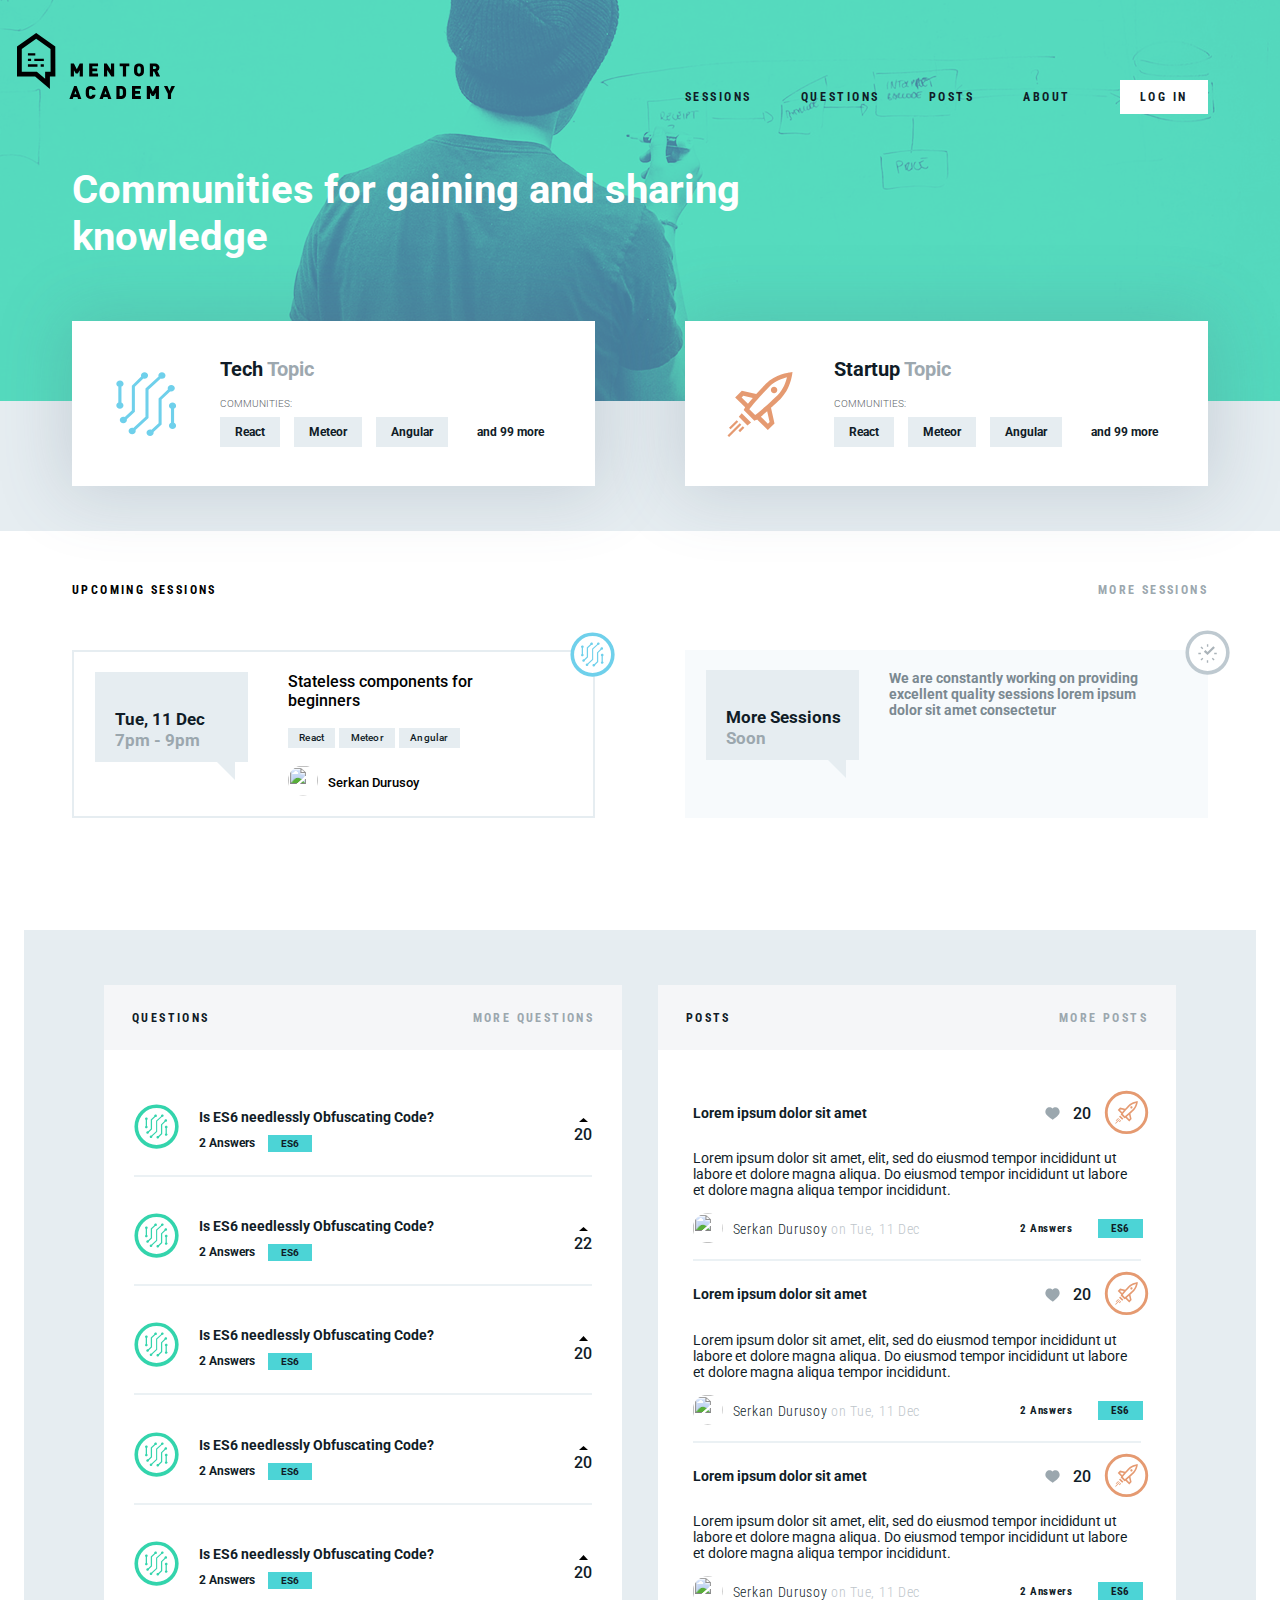
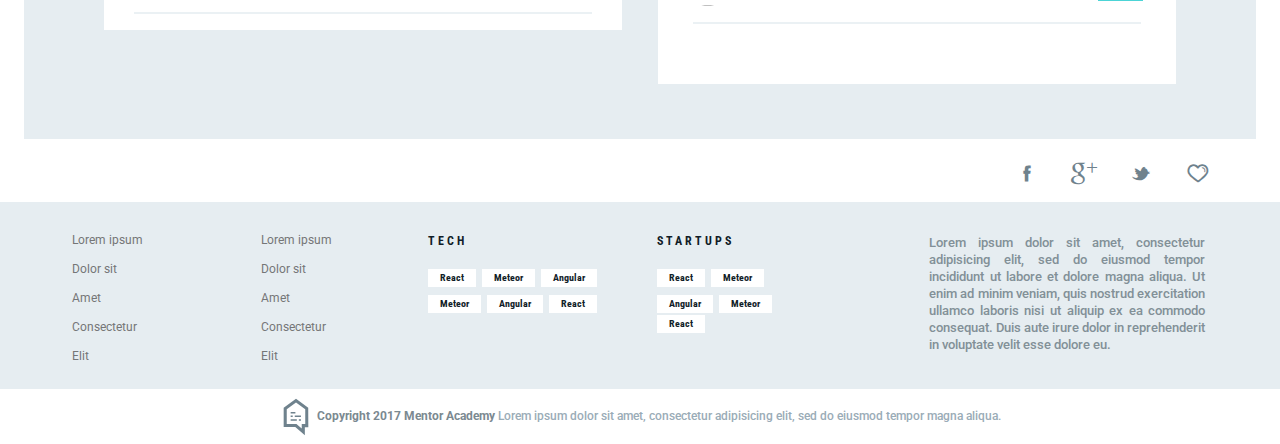
==== commit 083b636f: "Posts page added as well as some other changes like social-icon-group now separate module" ====
--- a/html-preview/index.html
+++ b/html-preview/index.html
@@ -357,10 +357,18 @@
 
 <!-- <div class="designs designs--index"></div> -->
 
-<div class="wrapper container-fluid social_icons_block">
-  <div class="row">
-      <div class="col-lg-offset-9 col-lg-3 col-md-offset-9 col-md-3 col-sm-offset-7 col-sm-5 col-xs-12 nopadding">
-        <div class="box">
+<div class="wrapper container-fluid">
+<div class="wrapper container-fluid social_icons_block_full">
+
+  <!-- <div class="wrapper container-fluid social_icons_block_internal"> -->
+
+  <div class="row nopadding">
+    <!-- <div class="col-lg-offset-9 col-lg-3 col-md-offset-9 col-md-3 col-sm-offset-7 col-sm-5 col-xs-12 nopadding"> -->
+    <div class="col-xs-12 col-sm-12 col-md-12 col-lg-12 nopadding">
+      <div class="box">
+
+        <div class="social_icons_block_internal">
+
           <nav class="social-links">
             <a href="https://www.facebook.com/" class="social-links__link" target="_blank">
               <i class="icon icon--social-facebook"></i>
@@ -375,11 +383,17 @@
               <i class="icon icon--heart"></i>
             </a>
           </nav>
-        </div>
-  </div>
+
+        </div>
+
+        </div>
+    </div>
+  </div>
+
+<!-- </div> -->
+
 </div>
 </div>
-
 <footer class="wrapper layout--footer">
   <div class="wrapper container-fluid footer_internal">
     <div class="row">
--- a/css/style.css
+++ b/css/style.css
@@ -1 +1 @@
-@import "https://cdnjs.cloudflare.com/ajax/libs/normalize/4.2.0/normalize.min.css";@import url(https://fonts.googleapis.com/css?family=Roboto:300,400,500,700&subset=latin,greek,greek-ext);@import url(https://fonts.googleapis.com/css?family=Roboto+Condensed:400,300&subset=latin,greek);@import url(https://fonts.googleapis.com/css?family=Roboto+Slab:400,700&subset=latin,greek-ext,greek);.clearfix{clear:both;position:relative}.center-block{display:block;margin-left:auto;margin-right:auto}.pull-right{float:right !important}.pull-left{float:left !important}.text-left{text-align:left}.text-right{text-align:right}.text-center{text-align:center}.text-justify{text-align:justify}.hidden{display:none}.full-width{width:100%}.inline *{display:inline !important}@-ms-viewport{width:device-width}.visible-xs{display:none !important}.visible-sm{display:none !important}.visible-md{display:none !important}.visible-lg{display:none !important}.visible-xs-block,.visible-xs-inline,.visible-xs-inline-block,.visible-sm-block,.visible-sm-inline,.visible-sm-inline-block,.visible-md-block,.visible-md-inline,.visible-md-inline-block,.visible-lg-block,.visible-lg-inline,.visible-lg-inline-block{display:none !important}@media (max-width: 47em){.visible-xs{display:block !important}table.visible-xs{display:table !important}tr.visible-xs{display:table-row !important}th.visible-xs,td.visible-xs{display:table-cell !important}}@media (max-width: 47em){.visible-xs-block{display:block !important}}@media (max-width: 47em){.visible-xs-inline{display:inline !important}}@media (max-width: 47em){.visible-xs-inline-block{display:inline-block !important}}@media (min-width: 48em) and (max-width: 61em){.visible-sm{display:block !important}table.visible-sm{display:table !important}tr.visible-sm{display:table-row !important}th.visible-sm,td.visible-sm{display:table-cell !important}}@media (min-width: 48em) and (max-width: 61em){.visible-sm-block{display:block !important}}@media (min-width: 48em) and (max-width: 61em){.visible-sm-inline{display:inline !important}}@media (min-width: 48em) and (max-width: 61em){.visible-sm-inline-block{display:inline-block !important}}@media (min-width: 62em) and (max-width: 74em){.visible-md{display:block !important}table.visible-md{display:table !important}tr.visible-md{display:table-row !important}th.visible-md,td.visible-md{display:table-cell !important}}@media (min-width: 62em) and (max-width: 74em){.visible-md-block{display:block !important}}@media (min-width: 62em) and (max-width: 74em){.visible-md-inline{display:inline !important}}@media (min-width: 62em) and (max-width: 74em){.visible-md-inline-block{display:inline-block !important}}@media (min-width: 75em){.visible-lg{display:block !important}table.visible-lg{display:table !important}tr.visible-lg{display:table-row !important}th.visible-lg,td.visible-lg{display:table-cell !important}}@media (min-width: 75em){.visible-lg-block{display:block !important}}@media (min-width: 75em){.visible-lg-inline{display:inline !important}}@media (min-width: 75em){.visible-lg-inline-block{display:inline-block !important}}@media (max-width: 47em){.hidden-xs{display:none !important}}@media (min-width: 48em) and (max-width: 61em){.hidden-sm{display:none !important}}@media (min-width: 62em) and (max-width: 74em){.hidden-md{display:none !important}}@media (min-width: 75em){.hidden-lg{display:none !important}}@media (max-width: 47em){.pull-xs-left{float:left !important}.pull-xs-right{float:right}.text-xs-left{text-align:left}.text-xs-right{text-align:right}.text-xs-center{text-align:center}.text-xs-justify{text-align:justify}}@media (min-width: 48em) and (max-width: 61em){.pull-sm-left{float:left !important}.pull-sm-right{float:right}.text-sm-left{text-align:left}.text-sm-right{text-align:right}.text-sm-center{text-align:center}.text-sm-justify{text-align:justify}}@media (min-width: 62em) and (max-width: 74em){.pull-md-left{float:left !important}.pull-md-right{float:right}.text-md-left{text-align:left}.text-md-right{text-align:right}.text-md-center{text-align:center}.text-md-justify{text-align:justify}}@media (min-width: 75em){.pull-lg-left{float:left !important}.pull-lg-right{float:right}.text-lg-left{text-align:left}.text-lg-right{text-align:right}.text-lg-center{text-align:center}.text-lg-justify{text-align:justify}}.wrapper{-webkit-box-sizing:border-box;box-sizing:border-box;max-width:1600px;margin:0 auto}.container-fluid{margin-right:auto;margin-left:auto;padding-right:1.5rem;padding-left:1.5rem}.row{-webkit-box-sizing:border-box;box-sizing:border-box;display:-webkit-box;display:-webkit-flex;display:-moz-flex;display:-ms-flexbox;display:flex;-webkit-box-flex:0;-webkit-flex:0 1 auto;-moz-flex:0 1 auto;-ms-flex:0 1 auto;flex:0 1 auto;-webkit-box-direction:normal;-webkit-box-orient:horizontal;-webkit-flex-direction:row;-moz-flex-direction:row;-ms-flex-direction:row;flex-direction:row;-webkit-flex-wrap:wrap;-ms-flex-wrap:wrap;flex-wrap:wrap;margin-right:-.5rem;margin-left:-.5rem}.row.reverse{-webkit-box-direction:reverse;-webkit-box-orient:horizontal;-webkit-flex-direction:row-reverse;-moz-flex-direction:row-reverse;-ms-flex-direction:row-reverse;flex-direction:row-reverse}.col.reverse{-webkit-box-direction:reverse;-webkit-box-orient:vertical;-webkit-flex-direction:column-reverse;-moz-flex-direction:column-reverse;-ms-flex-direction:column-reverse;flex-direction:column-reverse}.col-xs{-webkit-box-sizing:border-box;box-sizing:border-box;-webkit-box-flex:0;-webkit-flex-grow:0;-moz-flex-grow:0;-ms-flex-positive:0;flex-grow:0;-webkit-flex-shrink:0;-ms-flex-negative:0;flex-shrink:0;padding-right:.5rem;padding-left:.5rem;-webkit-flex-basis:auto;-ms-flex-preferred-size:auto;flex-basis:auto}.col-xs-1{-webkit-box-sizing:border-box;box-sizing:border-box;-webkit-box-flex:0;-webkit-flex-grow:0;-moz-flex-grow:0;-ms-flex-positive:0;flex-grow:0;-webkit-flex-shrink:0;-ms-flex-negative:0;flex-shrink:0;padding-right:.5rem;padding-left:.5rem;-webkit-flex-basis:8.33333%;-ms-flex-preferred-size:8.33333%;flex-basis:8.33333%;max-width:8.33333%}.col-xs-2{-webkit-box-sizing:border-box;box-sizing:border-box;-webkit-box-flex:0;-webkit-flex-grow:0;-moz-flex-grow:0;-ms-flex-positive:0;flex-grow:0;-webkit-flex-shrink:0;-ms-flex-negative:0;flex-shrink:0;padding-right:.5rem;padding-left:.5rem;-webkit-flex-basis:16.66667%;-ms-flex-preferred-size:16.66667%;flex-basis:16.66667%;max-width:16.66667%}.col-xs-3{-webkit-box-sizing:border-box;box-sizing:border-box;-webkit-box-flex:0;-webkit-flex-grow:0;-moz-flex-grow:0;-ms-flex-positive:0;flex-grow:0;-webkit-flex-shrink:0;-ms-flex-negative:0;flex-shrink:0;padding-right:.5rem;padding-left:.5rem;-webkit-flex-basis:25%;-ms-flex-preferred-size:25%;flex-basis:25%;max-width:25%}.col-xs-4{-webkit-box-sizing:border-box;box-sizing:border-box;-webkit-box-flex:0;-webkit-flex-grow:0;-moz-flex-grow:0;-ms-flex-positive:0;flex-grow:0;-webkit-flex-shrink:0;-ms-flex-negative:0;flex-shrink:0;padding-right:.5rem;padding-left:.5rem;-webkit-flex-basis:33.33333%;-ms-flex-preferred-size:33.33333%;flex-basis:33.33333%;max-width:33.33333%}.col-xs-5{-webkit-box-sizing:border-box;box-sizing:border-box;-webkit-box-flex:0;-webkit-flex-grow:0;-moz-flex-grow:0;-ms-flex-positive:0;flex-grow:0;-webkit-flex-shrink:0;-ms-flex-negative:0;flex-shrink:0;padding-right:.5rem;padding-left:.5rem;-webkit-flex-basis:41.66667%;-ms-flex-preferred-size:41.66667%;flex-basis:41.66667%;max-width:41.66667%}.col-xs-6{-webkit-box-sizing:border-box;box-sizing:border-box;-webkit-box-flex:0;-webkit-flex-grow:0;-moz-flex-grow:0;-ms-flex-positive:0;flex-grow:0;-webkit-flex-shrink:0;-ms-flex-negative:0;flex-shrink:0;padding-right:.5rem;padding-left:.5rem;-webkit-flex-basis:50%;-ms-flex-preferred-size:50%;flex-basis:50%;max-width:50%}.col-xs-7{-webkit-box-sizing:border-box;box-sizing:border-box;-webkit-box-flex:0;-webkit-flex-grow:0;-moz-flex-grow:0;-ms-flex-positive:0;flex-grow:0;-webkit-flex-shrink:0;-ms-flex-negative:0;flex-shrink:0;padding-right:.5rem;padding-left:.5rem;-webkit-flex-basis:58.33333%;-ms-flex-preferred-size:58.33333%;flex-basis:58.33333%;max-width:58.33333%}.col-xs-8{-webkit-box-sizing:border-box;box-sizing:border-box;-webkit-box-flex:0;-webkit-flex-grow:0;-moz-flex-grow:0;-ms-flex-positive:0;flex-grow:0;-webkit-flex-shrink:0;-ms-flex-negative:0;flex-shrink:0;padding-right:.5rem;padding-left:.5rem;-webkit-flex-basis:66.66667%;-ms-flex-preferred-size:66.66667%;flex-basis:66.66667%;max-width:66.66667%}.col-xs-9{-webkit-box-sizing:border-box;box-sizing:border-box;-webkit-box-flex:0;-webkit-flex-grow:0;-moz-flex-grow:0;-ms-flex-positive:0;flex-grow:0;-webkit-flex-shrink:0;-ms-flex-negative:0;flex-shrink:0;padding-right:.5rem;padding-left:.5rem;-webkit-flex-basis:75%;-ms-flex-preferred-size:75%;flex-basis:75%;max-width:75%}.col-xs-10{-webkit-box-sizing:border-box;box-sizing:border-box;-webkit-box-flex:0;-webkit-flex-grow:0;-moz-flex-grow:0;-ms-flex-positive:0;flex-grow:0;-webkit-flex-shrink:0;-ms-flex-negative:0;flex-shrink:0;padding-right:.5rem;padding-left:.5rem;-webkit-flex-basis:83.33333%;-ms-flex-preferred-size:83.33333%;flex-basis:83.33333%;max-width:83.33333%}.col-xs-11{-webkit-box-sizing:border-box;box-sizing:border-box;-webkit-box-flex:0;-webkit-flex-grow:0;-moz-flex-grow:0;-ms-flex-positive:0;flex-grow:0;-webkit-flex-shrink:0;-ms-flex-negative:0;flex-shrink:0;padding-right:.5rem;padding-left:.5rem;-webkit-flex-basis:91.66667%;-ms-flex-preferred-size:91.66667%;flex-basis:91.66667%;max-width:91.66667%}.col-xs-12{-webkit-box-sizing:border-box;box-sizing:border-box;-webkit-box-flex:0;-webkit-flex-grow:0;-moz-flex-grow:0;-ms-flex-positive:0;flex-grow:0;-webkit-flex-shrink:0;-ms-flex-negative:0;flex-shrink:0;padding-right:.5rem;padding-left:.5rem;-webkit-flex-basis:100%;-ms-flex-preferred-size:100%;flex-basis:100%;max-width:100%}.col-xs-offset-1{-webkit-box-sizing:border-box;box-sizing:border-box;-webkit-box-flex:0;-webkit-flex-grow:0;-moz-flex-grow:0;-ms-flex-positive:0;flex-grow:0;-webkit-flex-shrink:0;-ms-flex-negative:0;flex-shrink:0;padding-right:.5rem;padding-left:.5rem;margin-left:8.33333%}.col-xs-offset-2{-webkit-box-sizing:border-box;box-sizing:border-box;-webkit-box-flex:0;-webkit-flex-grow:0;-moz-flex-grow:0;-ms-flex-positive:0;flex-grow:0;-webkit-flex-shrink:0;-ms-flex-negative:0;flex-shrink:0;padding-right:.5rem;padding-left:.5rem;margin-left:16.66667%}.col-xs-offset-3{-webkit-box-sizing:border-box;box-sizing:border-box;-webkit-box-flex:0;-webkit-flex-grow:0;-moz-flex-grow:0;-ms-flex-positive:0;flex-grow:0;-webkit-flex-shrink:0;-ms-flex-negative:0;flex-shrink:0;padding-right:.5rem;padding-left:.5rem;margin-left:25%}.col-xs-offset-4{-webkit-box-sizing:border-box;box-sizing:border-box;-webkit-box-flex:0;-webkit-flex-grow:0;-moz-flex-grow:0;-ms-flex-positive:0;flex-grow:0;-webkit-flex-shrink:0;-ms-flex-negative:0;flex-shrink:0;padding-right:.5rem;padding-left:.5rem;margin-left:33.33333%}.col-xs-offset-5{-webkit-box-sizing:border-box;box-sizing:border-box;-webkit-box-flex:0;-webkit-flex-grow:0;-moz-flex-grow:0;-ms-flex-positive:0;flex-grow:0;-webkit-flex-shrink:0;-ms-flex-negative:0;flex-shrink:0;padding-right:.5rem;padding-left:.5rem;margin-left:41.66667%}.col-xs-offset-6{-webkit-box-sizing:border-box;box-sizing:border-box;-webkit-box-flex:0;-webkit-flex-grow:0;-moz-flex-grow:0;-ms-flex-positive:0;flex-grow:0;-webkit-flex-shrink:0;-ms-flex-negative:0;flex-shrink:0;padding-right:.5rem;padding-left:.5rem;margin-left:50%}.col-xs-offset-7{-webkit-box-sizing:border-box;box-sizing:border-box;-webkit-box-flex:0;-webkit-flex-grow:0;-moz-flex-grow:0;-ms-flex-positive:0;flex-grow:0;-webkit-flex-shrink:0;-ms-flex-negative:0;flex-shrink:0;padding-right:.5rem;padding-left:.5rem;margin-left:58.33333%}.col-xs-offset-8{-webkit-box-sizing:border-box;box-sizing:border-box;-webkit-box-flex:0;-webkit-flex-grow:0;-moz-flex-grow:0;-ms-flex-positive:0;flex-grow:0;-webkit-flex-shrink:0;-ms-flex-negative:0;flex-shrink:0;padding-right:.5rem;padding-left:.5rem;margin-left:66.66667%}.col-xs-offset-9{-webkit-box-sizing:border-box;box-sizing:border-box;-webkit-box-flex:0;-webkit-flex-grow:0;-moz-flex-grow:0;-ms-flex-positive:0;flex-grow:0;-webkit-flex-shrink:0;-ms-flex-negative:0;flex-shrink:0;padding-right:.5rem;padding-left:.5rem;margin-left:75%}.col-xs-offset-10{-webkit-box-sizing:border-box;box-sizing:border-box;-webkit-box-flex:0;-webkit-flex-grow:0;-moz-flex-grow:0;-ms-flex-positive:0;flex-grow:0;-webkit-flex-shrink:0;-ms-flex-negative:0;flex-shrink:0;padding-right:.5rem;padding-left:.5rem;margin-left:83.33333%}.col-xs-offset-11{-webkit-box-sizing:border-box;box-sizing:border-box;-webkit-box-flex:0;-webkit-flex-grow:0;-moz-flex-grow:0;-ms-flex-positive:0;flex-grow:0;-webkit-flex-shrink:0;-ms-flex-negative:0;flex-shrink:0;padding-right:.5rem;padding-left:.5rem;margin-left:91.66667%}.col-xs-offset-12{-webkit-box-sizing:border-box;box-sizing:border-box;-webkit-box-flex:0;-webkit-flex-grow:0;-moz-flex-grow:0;-ms-flex-positive:0;flex-grow:0;-webkit-flex-shrink:0;-ms-flex-negative:0;flex-shrink:0;padding-right:.5rem;padding-left:.5rem;margin-left:100%}.col-xs{-webkit-box-flex:1;-webkit-flex-grow:1;-moz-flex-grow:1;-ms-flex-positive:1;flex-grow:1;-webkit-flex-basis:0;-ms-flex-preferred-size:0;flex-basis:0;max-width:100%}.start-xs{-webkit-box-pack:start;-ms-flex-pack:start;-webkit-justify-content:flex-start;-moz-justify-content:flex-start;justify-content:flex-start;text-align:start}.center-xs{-webkit-box-pack:center;-ms-flex-pack:center;-webkit-justify-content:center;-moz-justify-content:center;justify-content:center;text-align:center}.end-xs{-webkit-box-pack:end;-ms-flex-pack:end;-webkit-justify-content:flex-end;-moz-justify-content:flex-end;justify-content:flex-end;text-align:end}.top-xs{-webkit-box-align:start;-ms-flex-align:start;-webkit-align-items:flex-start;-moz-align-items:flex-start;align-items:flex-start}.middle-xs{-webkit-box-align:center;-ms-flex-align:center;-webkit-align-items:center;-moz-align-items:center;align-items:center}.bottom-xs{-webkit-box-align:end;-ms-flex-align:end;-webkit-align-items:flex-end;-moz-align-items:flex-end;align-items:flex-end}.around-xs{-ms-flex-pack:distribute;-webkit-justify-content:space-around;-moz-justify-content:space-around;justify-content:space-around}.between-xs{-webkit-box-pack:justify;-ms-flex-pack:justify;-webkit-justify-content:space-between;-moz-justify-content:space-between;justify-content:space-between}.first-xs{-webkit-box-ordinal-group:0;-webkit-order:-1;-ms-flex-order:-1;order:-1}.last-xs{-webkit-box-ordinal-group:2;-webkit-order:1;-ms-flex-order:1;order:1}@media only screen and (min-width: 48em){.container{width:46rem}.col-sm{-webkit-box-sizing:border-box;box-sizing:border-box;-webkit-box-flex:0;-webkit-flex-grow:0;-moz-flex-grow:0;-ms-flex-positive:0;flex-grow:0;-webkit-flex-shrink:0;-ms-flex-negative:0;flex-shrink:0;padding-right:.5rem;padding-left:.5rem;-webkit-flex-basis:auto;-ms-flex-preferred-size:auto;flex-basis:auto}.col-sm-1{-webkit-box-sizing:border-box;box-sizing:border-box;-webkit-box-flex:0;-webkit-flex-grow:0;-moz-flex-grow:0;-ms-flex-positive:0;flex-grow:0;-webkit-flex-shrink:0;-ms-flex-negative:0;flex-shrink:0;padding-right:.5rem;padding-left:.5rem;-webkit-flex-basis:8.33333%;-ms-flex-preferred-size:8.33333%;flex-basis:8.33333%;max-width:8.33333%}.col-sm-2{-webkit-box-sizing:border-box;box-sizing:border-box;-webkit-box-flex:0;-webkit-flex-grow:0;-moz-flex-grow:0;-ms-flex-positive:0;flex-grow:0;-webkit-flex-shrink:0;-ms-flex-negative:0;flex-shrink:0;padding-right:.5rem;padding-left:.5rem;-webkit-flex-basis:16.66667%;-ms-flex-preferred-size:16.66667%;flex-basis:16.66667%;max-width:16.66667%}.col-sm-3{-webkit-box-sizing:border-box;box-sizing:border-box;-webkit-box-flex:0;-webkit-flex-grow:0;-moz-flex-grow:0;-ms-flex-positive:0;flex-grow:0;-webkit-flex-shrink:0;-ms-flex-negative:0;flex-shrink:0;padding-right:.5rem;padding-left:.5rem;-webkit-flex-basis:25%;-ms-flex-preferred-size:25%;flex-basis:25%;max-width:25%}.col-sm-4{-webkit-box-sizing:border-box;box-sizing:border-box;-webkit-box-flex:0;-webkit-flex-grow:0;-moz-flex-grow:0;-ms-flex-positive:0;flex-grow:0;-webkit-flex-shrink:0;-ms-flex-negative:0;flex-shrink:0;padding-right:.5rem;padding-left:.5rem;-webkit-flex-basis:33.33333%;-ms-flex-preferred-size:33.33333%;flex-basis:33.33333%;max-width:33.33333%}.col-sm-5{-webkit-box-sizing:border-box;box-sizing:border-box;-webkit-box-flex:0;-webkit-flex-grow:0;-moz-flex-grow:0;-ms-flex-positive:0;flex-grow:0;-webkit-flex-shrink:0;-ms-flex-negative:0;flex-shrink:0;padding-right:.5rem;padding-left:.5rem;-webkit-flex-basis:41.66667%;-ms-flex-preferred-size:41.66667%;flex-basis:41.66667%;max-width:41.66667%}.col-sm-6{-webkit-box-sizing:border-box;box-sizing:border-box;-webkit-box-flex:0;-webkit-flex-grow:0;-moz-flex-grow:0;-ms-flex-positive:0;flex-grow:0;-webkit-flex-shrink:0;-ms-flex-negative:0;flex-shrink:0;padding-right:.5rem;padding-left:.5rem;-webkit-flex-basis:50%;-ms-flex-preferred-size:50%;flex-basis:50%;max-width:50%}.col-sm-7{-webkit-box-sizing:border-box;box-sizing:border-box;-webkit-box-flex:0;-webkit-flex-grow:0;-moz-flex-grow:0;-ms-flex-positive:0;flex-grow:0;-webkit-flex-shrink:0;-ms-flex-negative:0;flex-shrink:0;padding-right:.5rem;padding-left:.5rem;-webkit-flex-basis:58.33333%;-ms-flex-preferred-size:58.33333%;flex-basis:58.33333%;max-width:58.33333%}.col-sm-8{-webkit-box-sizing:border-box;box-sizing:border-box;-webkit-box-flex:0;-webkit-flex-grow:0;-moz-flex-grow:0;-ms-flex-positive:0;flex-grow:0;-webkit-flex-shrink:0;-ms-flex-negative:0;flex-shrink:0;padding-right:.5rem;padding-left:.5rem;-webkit-flex-basis:66.66667%;-ms-flex-preferred-size:66.66667%;flex-basis:66.66667%;max-width:66.66667%}.col-sm-9{-webkit-box-sizing:border-box;box-sizing:border-box;-webkit-box-flex:0;-webkit-flex-grow:0;-moz-flex-grow:0;-ms-flex-positive:0;flex-grow:0;-webkit-flex-shrink:0;-ms-flex-negative:0;flex-shrink:0;padding-right:.5rem;padding-left:.5rem;-webkit-flex-basis:75%;-ms-flex-preferred-size:75%;flex-basis:75%;max-width:75%}.col-sm-10{-webkit-box-sizing:border-box;box-sizing:border-box;-webkit-box-flex:0;-webkit-flex-grow:0;-moz-flex-grow:0;-ms-flex-positive:0;flex-grow:0;-webkit-flex-shrink:0;-ms-flex-negative:0;flex-shrink:0;padding-right:.5rem;padding-left:.5rem;-webkit-flex-basis:83.33333%;-ms-flex-preferred-size:83.33333%;flex-basis:83.33333%;max-width:83.33333%}.col-sm-11{-webkit-box-sizing:border-box;box-sizing:border-box;-webkit-box-flex:0;-webkit-flex-grow:0;-moz-flex-grow:0;-ms-flex-positive:0;flex-grow:0;-webkit-flex-shrink:0;-ms-flex-negative:0;flex-shrink:0;padding-right:.5rem;padding-left:.5rem;-webkit-flex-basis:91.66667%;-ms-flex-preferred-size:91.66667%;flex-basis:91.66667%;max-width:91.66667%}.col-sm-12{-webkit-box-sizing:border-box;box-sizing:border-box;-webkit-box-flex:0;-webkit-flex-grow:0;-moz-flex-grow:0;-ms-flex-positive:0;flex-grow:0;-webkit-flex-shrink:0;-ms-flex-negative:0;flex-shrink:0;padding-right:.5rem;padding-left:.5rem;-webkit-flex-basis:100%;-ms-flex-preferred-size:100%;flex-basis:100%;max-width:100%}.col-sm-offset-1{-webkit-box-sizing:border-box;box-sizing:border-box;-webkit-box-flex:0;-webkit-flex-grow:0;-moz-flex-grow:0;-ms-flex-positive:0;flex-grow:0;-webkit-flex-shrink:0;-ms-flex-negative:0;flex-shrink:0;padding-right:.5rem;padding-left:.5rem;margin-left:8.33333%}.col-sm-offset-2{-webkit-box-sizing:border-box;box-sizing:border-box;-webkit-box-flex:0;-webkit-flex-grow:0;-moz-flex-grow:0;-ms-flex-positive:0;flex-grow:0;-webkit-flex-shrink:0;-ms-flex-negative:0;flex-shrink:0;padding-right:.5rem;padding-left:.5rem;margin-left:16.66667%}.col-sm-offset-3{-webkit-box-sizing:border-box;box-sizing:border-box;-webkit-box-flex:0;-webkit-flex-grow:0;-moz-flex-grow:0;-ms-flex-positive:0;flex-grow:0;-webkit-flex-shrink:0;-ms-flex-negative:0;flex-shrink:0;padding-right:.5rem;padding-left:.5rem;margin-left:25%}.col-sm-offset-4{-webkit-box-sizing:border-box;box-sizing:border-box;-webkit-box-flex:0;-webkit-flex-grow:0;-moz-flex-grow:0;-ms-flex-positive:0;flex-grow:0;-webkit-flex-shrink:0;-ms-flex-negative:0;flex-shrink:0;padding-right:.5rem;padding-left:.5rem;margin-left:33.33333%}.col-sm-offset-5{-webkit-box-sizing:border-box;box-sizing:border-box;-webkit-box-flex:0;-webkit-flex-grow:0;-moz-flex-grow:0;-ms-flex-positive:0;flex-grow:0;-webkit-flex-shrink:0;-ms-flex-negative:0;flex-shrink:0;padding-right:.5rem;padding-left:.5rem;margin-left:41.66667%}.col-sm-offset-6{-webkit-box-sizing:border-box;box-sizing:border-box;-webkit-box-flex:0;-webkit-flex-grow:0;-moz-flex-grow:0;-ms-flex-positive:0;flex-grow:0;-webkit-flex-shrink:0;-ms-flex-negative:0;flex-shrink:0;padding-right:.5rem;padding-left:.5rem;margin-left:50%}.col-sm-offset-7{-webkit-box-sizing:border-box;box-sizing:border-box;-webkit-box-flex:0;-webkit-flex-grow:0;-moz-flex-grow:0;-ms-flex-positive:0;flex-grow:0;-webkit-flex-shrink:0;-ms-flex-negative:0;flex-shrink:0;padding-right:.5rem;padding-left:.5rem;margin-left:58.33333%}.col-sm-offset-8{-webkit-box-sizing:border-box;box-sizing:border-box;-webkit-box-flex:0;-webkit-flex-grow:0;-moz-flex-grow:0;-ms-flex-positive:0;flex-grow:0;-webkit-flex-shrink:0;-ms-flex-negative:0;flex-shrink:0;padding-right:.5rem;padding-left:.5rem;margin-left:66.66667%}.col-sm-offset-9{-webkit-box-sizing:border-box;box-sizing:border-box;-webkit-box-flex:0;-webkit-flex-grow:0;-moz-flex-grow:0;-ms-flex-positive:0;flex-grow:0;-webkit-flex-shrink:0;-ms-flex-negative:0;flex-shrink:0;padding-right:.5rem;padding-left:.5rem;margin-left:75%}.col-sm-offset-10{-webkit-box-sizing:border-box;box-sizing:border-box;-webkit-box-flex:0;-webkit-flex-grow:0;-moz-flex-grow:0;-ms-flex-positive:0;flex-grow:0;-webkit-flex-shrink:0;-ms-flex-negative:0;flex-shrink:0;padding-right:.5rem;padding-left:.5rem;margin-left:83.33333%}.col-sm-offset-11{-webkit-box-sizing:border-box;box-sizing:border-box;-webkit-box-flex:0;-webkit-flex-grow:0;-moz-flex-grow:0;-ms-flex-positive:0;flex-grow:0;-webkit-flex-shrink:0;-ms-flex-negative:0;flex-shrink:0;padding-right:.5rem;padding-left:.5rem;margin-left:91.66667%}.col-sm-offset-12{-webkit-box-sizing:border-box;box-sizing:border-box;-webkit-box-flex:0;-webkit-flex-grow:0;-moz-flex-grow:0;-ms-flex-positive:0;flex-grow:0;-webkit-flex-shrink:0;-ms-flex-negative:0;flex-shrink:0;padding-right:.5rem;padding-left:.5rem;margin-left:100%}.col-sm{-webkit-box-flex:1;-webkit-flex-grow:1;-moz-flex-grow:1;-ms-flex-positive:1;flex-grow:1;-webkit-flex-basis:0;-ms-flex-preferred-size:0;flex-basis:0;max-width:100%}.start-sm{-webkit-box-pack:start;-ms-flex-pack:start;-webkit-justify-content:flex-start;-moz-justify-content:flex-start;justify-content:flex-start;text-align:start}.center-sm{-webkit-box-pack:center;-ms-flex-pack:center;-webkit-justify-content:center;-moz-justify-content:center;justify-content:center;text-align:center}.end-sm{-webkit-box-pack:end;-ms-flex-pack:end;-webkit-justify-content:flex-end;-moz-justify-content:flex-end;justify-content:flex-end;text-align:end}.top-sm{-webkit-box-align:start;-ms-flex-align:start;-webkit-align-items:flex-start;-moz-align-items:flex-start;align-items:flex-start}.middle-sm{-webkit-box-align:center;-ms-flex-align:center;-webkit-align-items:center;-moz-align-items:center;align-items:center}.bottom-sm{-webkit-box-align:end;-ms-flex-align:end;-webkit-align-items:flex-end;-moz-align-items:flex-end;align-items:flex-end}.around-sm{-ms-flex-pack:distribute;-webkit-justify-content:space-around;-moz-justify-content:space-around;justify-content:space-around}.between-sm{-webkit-box-pack:justify;-ms-flex-pack:justify;-webkit-justify-content:space-between;-moz-justify-content:space-between;justify-content:space-between}.first-sm{-webkit-box-ordinal-group:0;-webkit-order:-1;-ms-flex-order:-1;order:-1}.last-sm{-webkit-box-ordinal-group:2;-webkit-order:1;-ms-flex-order:1;order:1}}@media only screen and (min-width: 62em){.container{width:61rem}.col-md{-webkit-box-sizing:border-box;box-sizing:border-box;-webkit-box-flex:0;-webkit-flex-grow:0;-moz-flex-grow:0;-ms-flex-positive:0;flex-grow:0;-webkit-flex-shrink:0;-ms-flex-negative:0;flex-shrink:0;padding-right:.5rem;padding-left:.5rem;-webkit-flex-basis:auto;-ms-flex-preferred-size:auto;flex-basis:auto}.col-md-1{-webkit-box-sizing:border-box;box-sizing:border-box;-webkit-box-flex:0;-webkit-flex-grow:0;-moz-flex-grow:0;-ms-flex-positive:0;flex-grow:0;-webkit-flex-shrink:0;-ms-flex-negative:0;flex-shrink:0;padding-right:.5rem;padding-left:.5rem;-webkit-flex-basis:8.33333%;-ms-flex-preferred-size:8.33333%;flex-basis:8.33333%;max-width:8.33333%}.col-md-2{-webkit-box-sizing:border-box;box-sizing:border-box;-webkit-box-flex:0;-webkit-flex-grow:0;-moz-flex-grow:0;-ms-flex-positive:0;flex-grow:0;-webkit-flex-shrink:0;-ms-flex-negative:0;flex-shrink:0;padding-right:.5rem;padding-left:.5rem;-webkit-flex-basis:16.66667%;-ms-flex-preferred-size:16.66667%;flex-basis:16.66667%;max-width:16.66667%}.col-md-3{-webkit-box-sizing:border-box;box-sizing:border-box;-webkit-box-flex:0;-webkit-flex-grow:0;-moz-flex-grow:0;-ms-flex-positive:0;flex-grow:0;-webkit-flex-shrink:0;-ms-flex-negative:0;flex-shrink:0;padding-right:.5rem;padding-left:.5rem;-webkit-flex-basis:25%;-ms-flex-preferred-size:25%;flex-basis:25%;max-width:25%}.col-md-4{-webkit-box-sizing:border-box;box-sizing:border-box;-webkit-box-flex:0;-webkit-flex-grow:0;-moz-flex-grow:0;-ms-flex-positive:0;flex-grow:0;-webkit-flex-shrink:0;-ms-flex-negative:0;flex-shrink:0;padding-right:.5rem;padding-left:.5rem;-webkit-flex-basis:33.33333%;-ms-flex-preferred-size:33.33333%;flex-basis:33.33333%;max-width:33.33333%}.col-md-5{-webkit-box-sizing:border-box;box-sizing:border-box;-webkit-box-flex:0;-webkit-flex-grow:0;-moz-flex-grow:0;-ms-flex-positive:0;flex-grow:0;-webkit-flex-shrink:0;-ms-flex-negative:0;flex-shrink:0;padding-right:.5rem;padding-left:.5rem;-webkit-flex-basis:41.66667%;-ms-flex-preferred-size:41.66667%;flex-basis:41.66667%;max-width:41.66667%}.col-md-6{-webkit-box-sizing:border-box;box-sizing:border-box;-webkit-box-flex:0;-webkit-flex-grow:0;-moz-flex-grow:0;-ms-flex-positive:0;flex-grow:0;-webkit-flex-shrink:0;-ms-flex-negative:0;flex-shrink:0;padding-right:.5rem;padding-left:.5rem;-webkit-flex-basis:50%;-ms-flex-preferred-size:50%;flex-basis:50%;max-width:50%}.col-md-7{-webkit-box-sizing:border-box;box-sizing:border-box;-webkit-box-flex:0;-webkit-flex-grow:0;-moz-flex-grow:0;-ms-flex-positive:0;flex-grow:0;-webkit-flex-shrink:0;-ms-flex-negative:0;flex-shrink:0;padding-right:.5rem;padding-left:.5rem;-webkit-flex-basis:58.33333%;-ms-flex-preferred-size:58.33333%;flex-basis:58.33333%;max-width:58.33333%}.col-md-8{-webkit-box-sizing:border-box;box-sizing:border-box;-webkit-box-flex:0;-webkit-flex-grow:0;-moz-flex-grow:0;-ms-flex-positive:0;flex-grow:0;-webkit-flex-shrink:0;-ms-flex-negative:0;flex-shrink:0;padding-right:.5rem;padding-left:.5rem;-webkit-flex-basis:66.66667%;-ms-flex-preferred-size:66.66667%;flex-basis:66.66667%;max-width:66.66667%}.col-md-9{-webkit-box-sizing:border-box;box-sizing:border-box;-webkit-box-flex:0;-webkit-flex-grow:0;-moz-flex-grow:0;-ms-flex-positive:0;flex-grow:0;-webkit-flex-shrink:0;-ms-flex-negative:0;flex-shrink:0;padding-right:.5rem;padding-left:.5rem;-webkit-flex-basis:75%;-ms-flex-preferred-size:75%;flex-basis:75%;max-width:75%}.col-md-10{-webkit-box-sizing:border-box;box-sizing:border-box;-webkit-box-flex:0;-webkit-flex-grow:0;-moz-flex-grow:0;-ms-flex-positive:0;flex-grow:0;-webkit-flex-shrink:0;-ms-flex-negative:0;flex-shrink:0;padding-right:.5rem;padding-left:.5rem;-webkit-flex-basis:83.33333%;-ms-flex-preferred-size:83.33333%;flex-basis:83.33333%;max-width:83.33333%}.col-md-11{-webkit-box-sizing:border-box;box-sizing:border-box;-webkit-box-flex:0;-webkit-flex-grow:0;-moz-flex-grow:0;-ms-flex-positive:0;flex-grow:0;-webkit-flex-shrink:0;-ms-flex-negative:0;flex-shrink:0;padding-right:.5rem;padding-left:.5rem;-webkit-flex-basis:91.66667%;-ms-flex-preferred-size:91.66667%;flex-basis:91.66667%;max-width:91.66667%}.col-md-12{-webkit-box-sizing:border-box;box-sizing:border-box;-webkit-box-flex:0;-webkit-flex-grow:0;-moz-flex-grow:0;-ms-flex-positive:0;flex-grow:0;-webkit-flex-shrink:0;-ms-flex-negative:0;flex-shrink:0;padding-right:.5rem;padding-left:.5rem;-webkit-flex-basis:100%;-ms-flex-preferred-size:100%;flex-basis:100%;max-width:100%}.col-md-offset-1{-webkit-box-sizing:border-box;box-sizing:border-box;-webkit-box-flex:0;-webkit-flex-grow:0;-moz-flex-grow:0;-ms-flex-positive:0;flex-grow:0;-webkit-flex-shrink:0;-ms-flex-negative:0;flex-shrink:0;padding-right:.5rem;padding-left:.5rem;margin-left:8.33333%}.col-md-offset-2{-webkit-box-sizing:border-box;box-sizing:border-box;-webkit-box-flex:0;-webkit-flex-grow:0;-moz-flex-grow:0;-ms-flex-positive:0;flex-grow:0;-webkit-flex-shrink:0;-ms-flex-negative:0;flex-shrink:0;padding-right:.5rem;padding-left:.5rem;margin-left:16.66667%}.col-md-offset-3{-webkit-box-sizing:border-box;box-sizing:border-box;-webkit-box-flex:0;-webkit-flex-grow:0;-moz-flex-grow:0;-ms-flex-positive:0;flex-grow:0;-webkit-flex-shrink:0;-ms-flex-negative:0;flex-shrink:0;padding-right:.5rem;padding-left:.5rem;margin-left:25%}.col-md-offset-4{-webkit-box-sizing:border-box;box-sizing:border-box;-webkit-box-flex:0;-webkit-flex-grow:0;-moz-flex-grow:0;-ms-flex-positive:0;flex-grow:0;-webkit-flex-shrink:0;-ms-flex-negative:0;flex-shrink:0;padding-right:.5rem;padding-left:.5rem;margin-left:33.33333%}.col-md-offset-5{-webkit-box-sizing:border-box;box-sizing:border-box;-webkit-box-flex:0;-webkit-flex-grow:0;-moz-flex-grow:0;-ms-flex-positive:0;flex-grow:0;-webkit-flex-shrink:0;-ms-flex-negative:0;flex-shrink:0;padding-right:.5rem;padding-left:.5rem;margin-left:41.66667%}.col-md-offset-6{-webkit-box-sizing:border-box;box-sizing:border-box;-webkit-box-flex:0;-webkit-flex-grow:0;-moz-flex-grow:0;-ms-flex-positive:0;flex-grow:0;-webkit-flex-shrink:0;-ms-flex-negative:0;flex-shrink:0;padding-right:.5rem;padding-left:.5rem;margin-left:50%}.col-md-offset-7{-webkit-box-sizing:border-box;box-sizing:border-box;-webkit-box-flex:0;-webkit-flex-grow:0;-moz-flex-grow:0;-ms-flex-positive:0;flex-grow:0;-webkit-flex-shrink:0;-ms-flex-negative:0;flex-shrink:0;padding-right:.5rem;padding-left:.5rem;margin-left:58.33333%}.col-md-offset-8{-webkit-box-sizing:border-box;box-sizing:border-box;-webkit-box-flex:0;-webkit-flex-grow:0;-moz-flex-grow:0;-ms-flex-positive:0;flex-grow:0;-webkit-flex-shrink:0;-ms-flex-negative:0;flex-shrink:0;padding-right:.5rem;padding-left:.5rem;margin-left:66.66667%}.col-md-offset-9{-webkit-box-sizing:border-box;box-sizing:border-box;-webkit-box-flex:0;-webkit-flex-grow:0;-moz-flex-grow:0;-ms-flex-positive:0;flex-grow:0;-webkit-flex-shrink:0;-ms-flex-negative:0;flex-shrink:0;padding-right:.5rem;padding-left:.5rem;margin-left:75%}.col-md-offset-10{-webkit-box-sizing:border-box;box-sizing:border-box;-webkit-box-flex:0;-webkit-flex-grow:0;-moz-flex-grow:0;-ms-flex-positive:0;flex-grow:0;-webkit-flex-shrink:0;-ms-flex-negative:0;flex-shrink:0;padding-right:.5rem;padding-left:.5rem;margin-left:83.33333%}.col-md-offset-11{-webkit-box-sizing:border-box;box-sizing:border-box;-webkit-box-flex:0;-webkit-flex-grow:0;-moz-flex-grow:0;-ms-flex-positive:0;flex-grow:0;-webkit-flex-shrink:0;-ms-flex-negative:0;flex-shrink:0;padding-right:.5rem;padding-left:.5rem;margin-left:91.66667%}.col-md-offset-12{-webkit-box-sizing:border-box;box-sizing:border-box;-webkit-box-flex:0;-webkit-flex-grow:0;-moz-flex-grow:0;-ms-flex-positive:0;flex-grow:0;-webkit-flex-shrink:0;-ms-flex-negative:0;flex-shrink:0;padding-right:.5rem;padding-left:.5rem;margin-left:100%}.col-md{-webkit-box-flex:1;-webkit-flex-grow:1;-moz-flex-grow:1;-ms-flex-positive:1;flex-grow:1;-webkit-flex-basis:0;-ms-flex-preferred-size:0;flex-basis:0;max-width:100%}.start-md{-webkit-box-pack:start;-ms-flex-pack:start;-webkit-justify-content:flex-start;-moz-justify-content:flex-start;justify-content:flex-start;text-align:start}.center-md{-webkit-box-pack:center;-ms-flex-pack:center;-webkit-justify-content:center;-moz-justify-content:center;justify-content:center;text-align:center}.end-md{-webkit-box-pack:end;-ms-flex-pack:end;-webkit-justify-content:flex-end;-moz-justify-content:flex-end;justify-content:flex-end;text-align:end}.top-md{-webkit-box-align:start;-ms-flex-align:start;-webkit-align-items:flex-start;-moz-align-items:flex-start;align-items:flex-start}.middle-md{-webkit-box-align:center;-ms-flex-align:center;-webkit-align-items:center;-moz-align-items:center;align-items:center}.bottom-md{-webkit-box-align:end;-ms-flex-align:end;-webkit-align-items:flex-end;-moz-align-items:flex-end;align-items:flex-end}.around-md{-ms-flex-pack:distribute;-webkit-justify-content:space-around;-moz-justify-content:space-around;justify-content:space-around}.between-md{-webkit-box-pack:justify;-ms-flex-pack:justify;-webkit-justify-content:space-between;-moz-justify-content:space-between;justify-content:space-between}.first-md{-webkit-box-ordinal-group:0;-webkit-order:-1;-ms-flex-order:-1;order:-1}.last-md{-webkit-box-ordinal-group:2;-webkit-order:1;-ms-flex-order:1;order:1}}@media only screen and (min-width: 75em){.container{width:71rem}.col-lg{-webkit-box-sizing:border-box;box-sizing:border-box;-webkit-box-flex:0;-webkit-flex-grow:0;-moz-flex-grow:0;-ms-flex-positive:0;flex-grow:0;-webkit-flex-shrink:0;-ms-flex-negative:0;flex-shrink:0;padding-right:.5rem;padding-left:.5rem;-webkit-flex-basis:auto;-ms-flex-preferred-size:auto;flex-basis:auto}.col-lg-1{-webkit-box-sizing:border-box;box-sizing:border-box;-webkit-box-flex:0;-webkit-flex-grow:0;-moz-flex-grow:0;-ms-flex-positive:0;flex-grow:0;-webkit-flex-shrink:0;-ms-flex-negative:0;flex-shrink:0;padding-right:.5rem;padding-left:.5rem;-webkit-flex-basis:8.33333%;-ms-flex-preferred-size:8.33333%;flex-basis:8.33333%;max-width:8.33333%}.col-lg-2{-webkit-box-sizing:border-box;box-sizing:border-box;-webkit-box-flex:0;-webkit-flex-grow:0;-moz-flex-grow:0;-ms-flex-positive:0;flex-grow:0;-webkit-flex-shrink:0;-ms-flex-negative:0;flex-shrink:0;padding-right:.5rem;padding-left:.5rem;-webkit-flex-basis:16.66667%;-ms-flex-preferred-size:16.66667%;flex-basis:16.66667%;max-width:16.66667%}.col-lg-3{-webkit-box-sizing:border-box;box-sizing:border-box;-webkit-box-flex:0;-webkit-flex-grow:0;-moz-flex-grow:0;-ms-flex-positive:0;flex-grow:0;-webkit-flex-shrink:0;-ms-flex-negative:0;flex-shrink:0;padding-right:.5rem;padding-left:.5rem;-webkit-flex-basis:25%;-ms-flex-preferred-size:25%;flex-basis:25%;max-width:25%}.col-lg-4{-webkit-box-sizing:border-box;box-sizing:border-box;-webkit-box-flex:0;-webkit-flex-grow:0;-moz-flex-grow:0;-ms-flex-positive:0;flex-grow:0;-webkit-flex-shrink:0;-ms-flex-negative:0;flex-shrink:0;padding-right:.5rem;padding-left:.5rem;-webkit-flex-basis:33.33333%;-ms-flex-preferred-size:33.33333%;flex-basis:33.33333%;max-width:33.33333%}.col-lg-5{-webkit-box-sizing:border-box;box-sizing:border-box;-webkit-box-flex:0;-webkit-flex-grow:0;-moz-flex-grow:0;-ms-flex-positive:0;flex-grow:0;-webkit-flex-shrink:0;-ms-flex-negative:0;flex-shrink:0;padding-right:.5rem;padding-left:.5rem;-webkit-flex-basis:41.66667%;-ms-flex-preferred-size:41.66667%;flex-basis:41.66667%;max-width:41.66667%}.col-lg-6{-webkit-box-sizing:border-box;box-sizing:border-box;-webkit-box-flex:0;-webkit-flex-grow:0;-moz-flex-grow:0;-ms-flex-positive:0;flex-grow:0;-webkit-flex-shrink:0;-ms-flex-negative:0;flex-shrink:0;padding-right:.5rem;padding-left:.5rem;-webkit-flex-basis:50%;-ms-flex-preferred-size:50%;flex-basis:50%;max-width:50%}.col-lg-7{-webkit-box-sizing:border-box;box-sizing:border-box;-webkit-box-flex:0;-webkit-flex-grow:0;-moz-flex-grow:0;-ms-flex-positive:0;flex-grow:0;-webkit-flex-shrink:0;-ms-flex-negative:0;flex-shrink:0;padding-right:.5rem;padding-left:.5rem;-webkit-flex-basis:58.33333%;-ms-flex-preferred-size:58.33333%;flex-basis:58.33333%;max-width:58.33333%}.col-lg-8{-webkit-box-sizing:border-box;box-sizing:border-box;-webkit-box-flex:0;-webkit-flex-grow:0;-moz-flex-grow:0;-ms-flex-positive:0;flex-grow:0;-webkit-flex-shrink:0;-ms-flex-negative:0;flex-shrink:0;padding-right:.5rem;padding-left:.5rem;-webkit-flex-basis:66.66667%;-ms-flex-preferred-size:66.66667%;flex-basis:66.66667%;max-width:66.66667%}.col-lg-9{-webkit-box-sizing:border-box;box-sizing:border-box;-webkit-box-flex:0;-webkit-flex-grow:0;-moz-flex-grow:0;-ms-flex-positive:0;flex-grow:0;-webkit-flex-shrink:0;-ms-flex-negative:0;flex-shrink:0;padding-right:.5rem;padding-left:.5rem;-webkit-flex-basis:75%;-ms-flex-preferred-size:75%;flex-basis:75%;max-width:75%}.col-lg-10{-webkit-box-sizing:border-box;box-sizing:border-box;-webkit-box-flex:0;-webkit-flex-grow:0;-moz-flex-grow:0;-ms-flex-positive:0;flex-grow:0;-webkit-flex-shrink:0;-ms-flex-negative:0;flex-shrink:0;padding-right:.5rem;padding-left:.5rem;-webkit-flex-basis:83.33333%;-ms-flex-preferred-size:83.33333%;flex-basis:83.33333%;max-width:83.33333%}.col-lg-11{-webkit-box-sizing:border-box;box-sizing:border-box;-webkit-box-flex:0;-webkit-flex-grow:0;-moz-flex-grow:0;-ms-flex-positive:0;flex-grow:0;-webkit-flex-shrink:0;-ms-flex-negative:0;flex-shrink:0;padding-right:.5rem;padding-left:.5rem;-webkit-flex-basis:91.66667%;-ms-flex-preferred-size:91.66667%;flex-basis:91.66667%;max-width:91.66667%}.col-lg-12{-webkit-box-sizing:border-box;box-sizing:border-box;-webkit-box-flex:0;-webkit-flex-grow:0;-moz-flex-grow:0;-ms-flex-positive:0;flex-grow:0;-webkit-flex-shrink:0;-ms-flex-negative:0;flex-shrink:0;padding-right:.5rem;padding-left:.5rem;-webkit-flex-basis:100%;-ms-flex-preferred-size:100%;flex-basis:100%;max-width:100%}.col-lg-offset-1{-webkit-box-sizing:border-box;box-sizing:border-box;-webkit-box-flex:0;-webkit-flex-grow:0;-moz-flex-grow:0;-ms-flex-positive:0;flex-grow:0;-webkit-flex-shrink:0;-ms-flex-negative:0;flex-shrink:0;padding-right:.5rem;padding-left:.5rem;margin-left:8.33333%}.col-lg-offset-2{-webkit-box-sizing:border-box;box-sizing:border-box;-webkit-box-flex:0;-webkit-flex-grow:0;-moz-flex-grow:0;-ms-flex-positive:0;flex-grow:0;-webkit-flex-shrink:0;-ms-flex-negative:0;flex-shrink:0;padding-right:.5rem;padding-left:.5rem;margin-left:16.66667%}.col-lg-offset-3{-webkit-box-sizing:border-box;box-sizing:border-box;-webkit-box-flex:0;-webkit-flex-grow:0;-moz-flex-grow:0;-ms-flex-positive:0;flex-grow:0;-webkit-flex-shrink:0;-ms-flex-negative:0;flex-shrink:0;padding-right:.5rem;padding-left:.5rem;margin-left:25%}.col-lg-offset-4{-webkit-box-sizing:border-box;box-sizing:border-box;-webkit-box-flex:0;-webkit-flex-grow:0;-moz-flex-grow:0;-ms-flex-positive:0;flex-grow:0;-webkit-flex-shrink:0;-ms-flex-negative:0;flex-shrink:0;padding-right:.5rem;padding-left:.5rem;margin-left:33.33333%}.col-lg-offset-5{-webkit-box-sizing:border-box;box-sizing:border-box;-webkit-box-flex:0;-webkit-flex-grow:0;-moz-flex-grow:0;-ms-flex-positive:0;flex-grow:0;-webkit-flex-shrink:0;-ms-flex-negative:0;flex-shrink:0;padding-right:.5rem;padding-left:.5rem;margin-left:41.66667%}.col-lg-offset-6{-webkit-box-sizing:border-box;box-sizing:border-box;-webkit-box-flex:0;-webkit-flex-grow:0;-moz-flex-grow:0;-ms-flex-positive:0;flex-grow:0;-webkit-flex-shrink:0;-ms-flex-negative:0;flex-shrink:0;padding-right:.5rem;padding-left:.5rem;margin-left:50%}.col-lg-offset-7{-webkit-box-sizing:border-box;box-sizing:border-box;-webkit-box-flex:0;-webkit-flex-grow:0;-moz-flex-grow:0;-ms-flex-positive:0;flex-grow:0;-webkit-flex-shrink:0;-ms-flex-negative:0;flex-shrink:0;padding-right:.5rem;padding-left:.5rem;margin-left:58.33333%}.col-lg-offset-8{-webkit-box-sizing:border-box;box-sizing:border-box;-webkit-box-flex:0;-webkit-flex-grow:0;-moz-flex-grow:0;-ms-flex-positive:0;flex-grow:0;-webkit-flex-shrink:0;-ms-flex-negative:0;flex-shrink:0;padding-right:.5rem;padding-left:.5rem;margin-left:66.66667%}.col-lg-offset-9{-webkit-box-sizing:border-box;box-sizing:border-box;-webkit-box-flex:0;-webkit-flex-grow:0;-moz-flex-grow:0;-ms-flex-positive:0;flex-grow:0;-webkit-flex-shrink:0;-ms-flex-negative:0;flex-shrink:0;padding-right:.5rem;padding-left:.5rem;margin-left:75%}.col-lg-offset-10{-webkit-box-sizing:border-box;box-sizing:border-box;-webkit-box-flex:0;-webkit-flex-grow:0;-moz-flex-grow:0;-ms-flex-positive:0;flex-grow:0;-webkit-flex-shrink:0;-ms-flex-negative:0;flex-shrink:0;padding-right:.5rem;padding-left:.5rem;margin-left:83.33333%}.col-lg-offset-11{-webkit-box-sizing:border-box;box-sizing:border-box;-webkit-box-flex:0;-webkit-flex-grow:0;-moz-flex-grow:0;-ms-flex-positive:0;flex-grow:0;-webkit-flex-shrink:0;-ms-flex-negative:0;flex-shrink:0;padding-right:.5rem;padding-left:.5rem;margin-left:91.66667%}.col-lg-offset-12{-webkit-box-sizing:border-box;box-sizing:border-box;-webkit-box-flex:0;-webkit-flex-grow:0;-moz-flex-grow:0;-ms-flex-positive:0;flex-grow:0;-webkit-flex-shrink:0;-ms-flex-negative:0;flex-shrink:0;padding-right:.5rem;padding-left:.5rem;margin-left:100%}.col-lg{-webkit-box-flex:1;-webkit-flex-grow:1;-moz-flex-grow:1;-ms-flex-positive:1;flex-grow:1;-webkit-flex-basis:0;-ms-flex-preferred-size:0;flex-basis:0;max-width:100%}.start-lg{-webkit-box-pack:start;-ms-flex-pack:start;-webkit-justify-content:flex-start;-moz-justify-content:flex-start;justify-content:flex-start;text-align:start}.center-lg{-webkit-box-pack:center;-ms-flex-pack:center;-webkit-justify-content:center;-moz-justify-content:center;justify-content:center;text-align:center}.end-lg{-webkit-box-pack:end;-ms-flex-pack:end;-webkit-justify-content:flex-end;-moz-justify-content:flex-end;justify-content:flex-end;text-align:end}.top-lg{-webkit-box-align:start;-ms-flex-align:start;-webkit-align-items:flex-start;-moz-align-items:flex-start;align-items:flex-start}.middle-lg{-webkit-box-align:center;-ms-flex-align:center;-webkit-align-items:center;-moz-align-items:center;align-items:center}.bottom-lg{-webkit-box-align:end;-ms-flex-align:end;-webkit-align-items:flex-end;-moz-align-items:flex-end;align-items:flex-end}.around-lg{-ms-flex-pack:distribute;-webkit-justify-content:space-around;-moz-justify-content:space-around;justify-content:space-around}.between-lg{-webkit-box-pack:justify;-ms-flex-pack:justify;-webkit-justify-content:space-between;-moz-justify-content:space-between;justify-content:space-between}.first-lg{-webkit-box-ordinal-group:0;-webkit-order:-1;-ms-flex-order:-1;order:-1}.last-lg{-webkit-box-ordinal-group:2;-webkit-order:1;-ms-flex-order:1;order:1}}body{font-weight:300;font-family:"Roboto",Helvetica,Arial,sans-serif;font-size:16px;color:#101c27;background-color:#fdfdfd;line-height:26px;margin:0;-webkit-font-smoothing:antialiased;-moz-osx-font-smoothing:grayscale}img{vertical-align:bottom}strong{font-weight:500}blockquote{font-size:16px;font-style:italic;border-left:5px solid #f5f6f8;margin:0 0 20px;padding:12px 24px;position:relative;overflow:hidden;clear:both;text-align:justify}blockquote p:last-child{margin-bottom:0}.color{width:70%;height:40px;line-height:40px;text-align:center;color:#fff;font-weight:500}.color--gray-base{background-color:#101c27}.color--gray-light{background-color:#d8d8d8}.color--gray-lighter{background-color:#f5f6f8;color:#101c27}.color--gray-lightest{background-color:#fafafa;color:#101c27}.color--almost-white{background-color:#fdfdfd;color:#101c27}.color--brand-primary{background-color:#4193a9}.color--brand-primary-light{background-color:#57c2f0}.form__item{margin:0 0 30px;position:relative;width:300px;overflow:visible}*[class^="col-"]>.form__item,*[class^="col-"]>.box>.form__item{min-width:auto}.form__label{display:block;margin:0;font-size:14px;text-transform:none;font-weight:500}.form__actions{margin-top:90px}.form__actions button,.form__actions input[type="button"],.form__actions input[type="submit"]{margin:0}.form__input{width:100%;margin:0;border:2px solid transparent;border-radius:0;height:40px;line-height:26.66667px;padding:6.66667px 10px;-webkit-box-sizing:border-box;box-sizing:border-box;font-size:16px;-webkit-transition:all 200ms ease-in;transition:all 200ms ease-in;background-color:#f5f6f8}.form__input::-moz-placeholder{color:#d8d8d8;opacity:1}.form__input:-ms-input-placeholder{color:#d8d8d8}.form__input::-webkit-input-placeholder{color:#d8d8d8}.form__input[type=file]{line-height:18px}textarea.form__input{height:auto}select.form__input{-webkit-appearance:none;padding-right:30px;cursor:pointer}select.form__input:not([multiple]){background-image:-webkit-linear-gradient(45deg, transparent 50%, #101c27 50%),-webkit-linear-gradient(315deg, #101c27 50%, transparent 50%);background-image:linear-gradient(45deg, transparent 50%, #101c27 50%),linear-gradient(135deg, #101c27 50%, transparent 50%);background-position:-webkit-calc(100% - 15px) 18px,-webkit-calc(100% - 10px) 18px;background-position:calc(100% - 15px) 18px,calc(100% - 10px) 18px;background-size:5px 5px, 5px 5px;background-repeat:no-repeat}select.form__input[multiple]{height:auto}.form__checkbox,.form__radio{display:block}.form__help{position:absolute;top:100%;display:block;margin:0;font-size:12px;line-height:18px;color:#1f364b}.form__addon{position:absolute;top:26px;right:13.33333px;font-size:11.2px;line-height:40px}.form__item--inline{width:100%}.form__item--inline .form__checkbox,.form__item--inline .form__radio{display:inline-block;margin-right:20px}.form__input:focus{border:2px solid #4193a9;-webkit-box-shadow:none;box-shadow:none;outline-width:0}.form__item.is-success .form__label,.form__item.is-success .form__addon,.form__item.is-success .form__help,.form__item.is-success .form__checkbox,.form__item.is-success .form__radio{color:#008d45}.form__item.is-success .form__input:not(:focus){border-color:#00d96a}.form__item.has-error .form__label,.form__item.has-error .form__addon,.form__item.has-error .form__help,.form__item.has-error .form__checkbox,.form__item.has-error .form__radio{color:#990025}.form__item.has-error .form__input:not(:focus){border-color:#ff3365;background-color:#fff4f7}h1,.h1,h2,.h2,h3,.h3,h4,.h4{color:#101c27;margin:0 0 12px;line-height:normal;font-weight:400}h1 small,h1 .small,.h1 small,.h1 .small,h2 small,h2 .small,.h2 small,.h2 .small,h3 small,h3 .small,.h3 small,.h3 .small,h4 small,h4 .small,.h4 small,.h4 .small{font-size:55%}h1,.h1{font-size:80px;font-weight:500}h2,.h2{font-size:30px}h3,.h3{font-size:20px}h4,.h4{font-size:16px}a{color:#101c27;text-decoration:none}a:hover,a:active,a:focus,a a:visited{color:#26435d}ul:not([class]),ol:not([class]){margin:0 0}ul:not([class]) li:not([class]),ol:not([class]) li:not([class]){padding:4.33333px 0}ul:not([class]) li:not([class]) ul,ul:not([class]) li:not([class]) ol,ol:not([class]) li:not([class]) ul,ol:not([class]) li:not([class]) ol{margin:4.33333px 0 0}ul:not([class]){padding-left:0}ul:not([class]) li:not([class]){position:relative;padding:0 .7rem}ul:not([class]) li:not([class]):before{content:"\2022";color:#4193a9;font-size:1.5em;position:absolute;top:1.44444px;left:0}ul:not([class]) li:not([class]) ul li:before{content:"\25E6"}ul li{list-style:none}ol:not([class]){-webkit-padding-start:30px}dl{margin:0 0 26px}dl dt,dl dd{padding:4.33333px 0}dl dt{float:left;clear:left;width:30%}dl dd{width:70%;margin-left:30%}.paragraph,p{display:block;margin:0 0 26px;font-family:"Roboto",Georgia,"Times New Roman",Times,serif}.paragraph strong,p strong{font-weight:700}.block__title{position:relative;padding-bottom:40px;margin:0}.block__content{clear:both;position:relative}@media (min-width: 48em){.block--title-md-inline{display:table;width:100%}.block--title-md-inline .block__title{display:table-cell;white-space:nowrap;padding-right:40px}.block--title-md-inline .block__content{display:table-cell}}.btn,button,input[type="button"],input[type="submit"]{background:transparent;padding:11px 25px;font-family:"Roboto",Helvetica,Arial,sans-serif;font-weight:500;font-size:16px;letter-spacing:0.05em;border:2px solid;border-radius:30px;white-space:nowrap;cursor:pointer;display:inline-block;width:auto;height:auto;-webkit-box-sizing:border-box;box-sizing:border-box;color:#101c27;background-color:transparent !important;border-color:#101c27}.btn:hover,button:hover,input[type="button"]:hover,input[type="submit"]:hover,.btn:focus,button:focus,input[type="button"]:focus,input[type="submit"]:focus{-webkit-transition:color 250ms, border-color 250ms, background 250ms;transition:color 250ms, border-color 250ms, background 250ms;color:#fff;background-color:#101c27 !important;border-color:#101c27}button,input[type="button"],input[type="submit"]{margin-top:30px}.btn--block{width:100%;display:block;max-width:none;text-align:center}.btn--xs{padding:3px 10px 4px}.btn--sm{padding:7px 20px 9px}.btn--lg{padding:15px 35px;border-radius:30px}.btn--circle{width:48px;height:48px;line-height:48px;padding:0;margin:-14px 0;display:inline-block;text-align:center;border-radius:50%;color:#101c27;background-color:#fff !important;border-color:#fff}.btn--circle:hover,.btn--circle:focus{color:#fff;background-color:#101c27 !important;border-color:#101c27}.btn--light{color:#fff;background-color:transparent !important;border-color:#fff}.btn--light:hover,.btn--light:focus{color:#101c27;background-color:#fff !important;border-color:#fff;font-weight:500}.btn--primary{color:#fff;background-color:#4193a9 !important;border-color:#4193a9}.btn--primary:hover,.btn--primary:focus{color:#4193a9;background-color:transparent !important;border-color:#4193a9;font-weight:500}.btn--link{border:none;padding-left:0;padding-right:0;color:#4193a9;background-color:transparent !important;border-color:#4193a9}.btn--link:hover,.btn--link:focus{color:#4193a9;background-color:transparent !important;border-color:#4193a9;text-decoration:underline}.btn--disabled{opacity:0.15;cursor:not-allowed}.featured{display:table;width:100%;padding-left:0;margin:0 0 26px}.featured__item{display:table-row;vertical-align:middle}.featured__item:not(:last-child) .featured__text,.featured__item:not(:last-child) .featured__icon{border-bottom:1px solid #d8d8d8}.featured__text{display:table-cell;padding:15px 20px 15px 0}.featured__icon-wrapper{display:table-cell;vertical-align:middle;line-height:30px}.featured__icon{color:#fff;width:30px;height:30px;float:right;text-align:center;background-color:#4193a9;border:0 #4193a9 solid;border-radius:50%}.field__label{font-family:"Roboto Condensed",Helvetica,Arial,sans-serif;font-size:14px;font-weight:300;text-transform:uppercase;color:#d8d8d8}.field__items{font-weight:500}.field--label-inline{clear:both;position:relative}.field--label-inline .field__label,.field--label-inline .field__items{display:inline-block;float:left}.field--label-inline .field__label{margin:2px 5px 0 0}.field--margin{margin-bottom:20px}@font-face{font-family:'WAAT Icons';src:url("../images/fonts/waat-icons.eot");src:url("../images/fonts/waat-icons.eot?#iefix") format("embedded-opentype"),url("../images/fonts/waat-icons.woff") format("woff"),url("../images/fonts/waat-icons.ttf") format("truetype"),url("../images/fonts/waat-icons.svg#icomoon") format("svg")}.icon{font-family:'WAAT Icons';speak:none;font-style:normal;font-weight:normal;font-variant:normal;text-transform:none;position:relative}.icon:before{display:inline-block;-webkit-transform:scale(2);-ms-transform:scale(2);transform:scale(2)}.icon--arrow-right:before{content:"\e610"}.icon--arrow-left:before{content:"\e612"}.icon--arrow-top:before{content:"\e611"}.icon--arrow-bottom:before{content:"\e60f"}.icon--add:before{content:"\e668"}.icon--remove:before{content:"\e669"}.icon--ok:before{content:"\e66b"}.icon--x:before{content:"\e617"}.icon--circle-arrow-right:before{content:"\e608"}.icon--circle-arrow-left:before{content:"\e606"}.icon--circle-arrow-top:before{content:"\e605"}.icon--circle-arrow-bottom:before{content:"\e609"}.icon--circle-add:before{content:"\e60c"}.icon--circle-remove:before{content:"\e60d"}.icon--circle-ok:before{content:"\e618"}.icon--square-right:before{content:"\e874"}.icon--square-left:before{content:"\e873"}.icon--square-add:before{content:"\e878"}.icon--square-remove:before{content:"\e879"}.icon--square-ok:before{content:"\e877"}.icon--square-x:before{content:"\e87a"}.icon--archive:before{content:"\e672"}.icon--arrows:before{content:"\e648"}.icon--at:before{content:"\e900"}.icon--bell:before{content:"\e61a"}.icon--bin:before{content:"\e657"}.icon--book:before{content:"\e70f"}.icon--books:before{content:"\e64b"}.icon--book-bookmark:before{content:"\e64c"}.icon--bookmark:before{content:"\e64d"}.icon--buildings:before{content:"\e627"}.icon--bulb:before{content:"\e61c"}.icon--calendar:before{content:"\e61b"}.icon--calendar-check:before{content:"\e649"}.icon--cam:before{content:"\e79d"}.icon--carrot:before{content:"\e844"}.icon--chart:before{content:"\e6dd"}.icon--clock:before{content:"\e686"}.icon--cloud:before{content:"\e77b"}.icon--clusters:before{content:"\e607"}.icon--counter:before{content:"\e69b"}.icon--cutlery:before{content:"\e83d"}.icon--database:before{content:"\e884"}.icon--diamond:before{content:"\e6f4"}.icon--doc:before{content:"\e7e7"}.icon--doc-ok:before{content:"\e6f7"}.icon--docs:before{content:"\e604"}.icon--doc-search:before{content:"\e6fd"}.icon--drop:before{content:"\e829"}.icon--download:before{content:"\e847"}.icon--upload:before{content:"\e848"}.icon--upload-2:before{content:"\e673"}.icon--edit:before{content:"\e6a3"}.icon--envelope:before{content:"\e629"}.icon--envelope-open:before{content:"\e630"}.icon--envelope-plus:before{content:"\e637"}.icon--eu:before{content:"\e64a"}.icon--europe:before{content:"\e62f"}.icon--eye:before{content:"\e7ab"}.icon--fill-doc:before{content:"\e62d"}.icon--flag:before{content:"\e67e"}.icon--flag-slat:before{content:"\e680"}.icon--globe:before{content:"\e602"}.icon--glasses:before{content:"\e82a"}.icon--heart:before{content:"\e68f"}.icon--heart-add:before{content:"\e691"}.icon--heart-remove:before{content:"\e692"}.icon--helpdesk:before{content:"\e647"}.icon--indicator:before{content:"\e69b"}.icon--info:before{content:"\e905"}.icon--in:before{content:"\e664"}.icon--out:before{content:"\e665"}.icon--open-paper:before{content:"\e628"}.icon--lighting:before{content:"\e814"}.icon--link:before{content:"\e62b"}.icon--listing:before{content:"\e724"}.icon--lock:before{content:"\e651"}.icon--unlock:before{content:"\e652"}.icon--megaphone:before{content:"\e6ae"}.icon--menu:before{content:"\e601"}.icon--no:before{content:"\e66a"}.icon--pencil:before{content:"\e63b"}.icon--phone:before{content:"\e62c"}.icon--phone-question-mark:before{content:"\e638"}.icon--pile:before{content:"\e7c6"}.icon--pin:before{content:"\e678"}.icon--power:before{content:"\e64f"}.icon--print:before{content:"\e6c7"}.icon--printer:before{content:"\e6c6"}.icon--puzzle:before{content:"\e620"}.icon--question-mark:before{content:"\e60e"}.icon--quotation-mark-start:before{content:"\e734"}.icon--quotation-mark-end:before{content:"\e735"}.icon--refresh:before{content:"\e864"}.icon--road-signs:before{content:"\e681"}.icon--scope:before{content:"\e621"}.icon--search:before{content:"\e603"}.icon--send:before{content:"\e635"}.icon--share:before{content:"\e7c5"}.icon--share-2:before{content:"\e7a8"}.icon--strategy:before{content:"\e6af"}.icon--social-facebook:before{content:"\e61f"}.icon--social-flickr:before{content:"\e904"}.icon--social-gplus:before{content:"\e903"}.icon--social-linkedin:before{content:"\e623"}.icon--social-twitter:before{content:"\e61e"}.icon--social-youtube:before{content:"\e902"}.icon--stack:before{content:"\e7c6"}.icon--star:before{content:"\e61d"}.icon--study:before{content:"\e634"}.icon--sunset:before{content:"\e80b"}.icon--target:before{content:"\e6b7"}.icon--truck:before{content:"\e7e8"}.icon--triangle-right:before{content:"\e608"}.icon--triangle-left:before{content:"\e608"}.icon--umbrela:before{content:"\e619"}.icon--user:before{content:"\e60a"}.icon--user-add:before{content:"\e747"}.icon--user-remove:before{content:"\e748"}.icon--user-ok:before{content:"\e74a"}.icon--user-x:before{content:"\e749"}.icon--user-suit:before{content:"\e60b"}.icon--users:before{content:"\e74b"}.icon--users-leader:before{content:"\e74c"}.icon--vector:before{content:"\e850"}.icon--woman:before{content:"\e742"}.icon--man:before{content:"\e743"}.icon--world:before{content:"\e62e"}.icon--mime-default:before{content:"\e63c"}.icon--mime-doc:before{content:"\e63d"}.icon--mime-exe:before{content:"\e643"}.icon--mime-gif:before{content:"\e887"}.icon--mime-jpg:before{content:"\e644"}.icon--mime-pdf:before{content:"\e641"}.icon--mime-png:before{content:"\e642"}.icon--mime-ppt:before{content:"\e886"}.icon--mime-rar:before{content:"\e63f"}.icon--mime-xls:before{content:"\e63e"}.icon--mime-zip:before{content:"\e640"}.label{display:inline;padding:2px 8px;background-color:#f5f6f8;font-size:12px;border-radius:10px;white-space:nowrap}.listing-item{border-bottom:1px #f5f6f8 solid;padding-bottom:30px;padding-top:30px;overflow:hidden}.listing-item:last-child{padding-bottom:0;border-bottom:none}.listing-item p{margin:0;text-align:justify}.listing-item__column-second{width:100%;margin-bottom:10px;text-align:center}.listing-item__text{overflow:hidden}.listing-item__title{margin-top:0}.listing-item__title a{color:#101c27}.listing-item__title h2,.listing-item__title h3{margin:0 !important}.listing-item__meta{font-size:14px;color:#d8d8d8;width:100%;margin-bottom:10px;display:block}.listing-item__footer{margin-top:13px;overflow:hidden}@media (min-width: 0){.listing-item__column-second{float:left;margin-right:30px;max-width:160px;overflow:hidden}}.live{position:absolute;top:-5px;left:-5px;width:85px;height:85px;overflow:hidden}.live__container{position:relative}.live__inner{background-color:#e50038;text-align:center;text-transform:uppercase;padding:3px 0;width:120px;left:-27px;top:21px;position:relative;font-weight:500;color:#fff;-webkit-transform:rotate(-45deg);-ms-transform:rotate(-45deg);transform:rotate(-45deg);-webkit-box-shadow:1px 1px 1px #d8d8d8;box-shadow:1px 1px 1px #d8d8d8}.live__inner:before,.live__inner:after{content:'';border-top:4px solid #101c27;border-left:4px solid transparent;border-right:4px solid transparent;position:absolute;bottom:-4px}.live__inner:before{left:0}.live__inner:after{right:0}.logo{display:block;width:158px;height:70px;background:url("../images/svg/ma_logo.svg") no-repeat;background-size:100%}@media (min-width: 0) and (max-width: 74em){.logo{width:158px;height:70px}}.nav-horizontal{float:right;margin-top:20px;text-transform:uppercase}@media (min-width: 75em){.nav-horizontal{margin-top:65px}}@media (min-width: 62em) and (max-width: 74em){.nav-horizontal{margin:65px 20px 0 0}}@media (min-width: 48em) and (max-width: 61em){.nav-horizontal{margin-top:65px}}@media (min-width: 0) and (max-width: 47em){.nav-horizontal{margin:20px 10px 0 10px}}.nav-horizontal__link{font-size:12px;font-family:"Roboto Condensed",Helvetica,Arial,sans-serif;font-weight:700;letter-spacing:0.21em;display:inline-block;margin:15px 20px 17px 20px}.nav-horizontal__link:hover{color:#4193a9}.nav-subway{list-style-type:none;position:relative;border-left:2px solid #57c2f0;margin-left:5px;padding-left:20px}.nav-subway__item{padding:0}.nav-subway__item:not(:last-child){padding-bottom:10px}.nav-subway__station{position:absolute;margin-top:8px;left:-8px;background-color:#fff;border:2px #57c2f0 solid;border-radius:50%;width:10px;height:10px}.nav-subway__link{color:#101c27}.nav-vertical{margin-top:-7px;list-style-type:none;padding:0}.nav-vertical__link{font-size:12px;width:100px;font-weight:400;padding-bottom:3px;color:#7b8991;display:block}.nav-vertical__link.is-active,.nav-vertical__link:hover{text-decoration:none;font-weight:500}.notification-counter{background-color:#4193a9;border:0 #4193a9 solid;border-radius:50%;font-size:10px;font-weight:500;font-family:"Roboto",Helvetica,Arial,sans-serif;width:15px;height:15px;line-height:15px;color:#fff;text-align:center;display:block;position:absolute;bottom:-33%;left:-33%}.notification-counter__wrapper{position:relative}.ornament:before{content:'';display:block;width:30px;height:4px;margin-bottom:30px;background:#4193a9}.ornament--orange:before{background-color:#e75404}.page-title{text-transform:uppercase;margin-bottom:60px}.ribbon{position:absolute;bottom:20px;left:-15px;font-weight:500;opacity:0.9}.ribbon:before{content:'';position:absolute;top:100%;left:0;border-width:5px 8px;border-style:solid;border-color:#0a1b2b #0a1b2b transparent transparent}.ribbon__inner{padding:8px 13px 10px;margin-right:10px;background-color:#4193a9;text-align:left;float:left;color:#fff;display:inline-block}.ribbon__container{position:relative}.ribbon--active .ribbon__inner{background-color:#ffd429;color:#101c27}.slogan{color:#4193a9;margin-top:45px;text-transform:uppercase;font-size:26px;font-weight:400}.social-links{float:right}@media (min-width: 0) and (max-width: 47em){.social-links{margin-right:1rem}}.social-links__link{display:inline-block;margin:15px -5px 10px 10px;font-size:20px;color:#6f828d;width:38px;height:38px;line-height:38px;text-align:center}@media (min-width: 0) and (max-width: 61em){.social-links__link{margin:15px 0 10px 0}}.social-links__link:hover{color:green}.switch{display:inline-block}.switch__legend{height:30px;line-height:30px;display:inline-block;float:left;margin-right:10px}.switch__label{display:inline-block;margin:0;cursor:pointer;width:60px;height:30px;position:relative}.switch__label:before{content:'';display:block;width:100%;height:100%;position:absolute;background:#f5f6f8;-webkit-box-shadow:inset 0px 0px 10px rgba(0,0,0,0.5);box-shadow:inset 0px 0px 10px rgba(0,0,0,0.5);-webkit-transition:all 0.4s ease-in-out;transition:all 0.4s ease-in-out;border-radius:15px}.switch__label:after{background:#fff;height:28px;left:1px;top:1px;position:absolute;-webkit-transition:all 0.3s ease-in-out;transition:all 0.3s ease-in-out;width:30px;border-radius:50%;content:'|||';font-size:10px;text-align:center;line-height:27px;text-indent:-1px;color:#f5f6f8}.switch__input{display:none !important}.switch__input:checked+label:before{background:#00a651;opacity:1}.switch__input:checked+label:after{left:29px}.tabs{position:relative}.tabs::after{content:"";display:table;clear:both}.tabs__input{position:absolute;opacity:0;display:none}.tabs__label{display:block;float:left;cursor:pointer;margin:0;background:#101c27;color:white;padding:5px 10px;margin-right:2px;overflow:hidden}.tabs__content{top:36px;left:0;overflow:hidden;width:100%;padding:10px;background:#d8d8d8;opacity:0;display:none}#tabs-toggle-1:checked ~ #tabs-content-1,#tabs-toggle-2:checked ~ #tabs-content-2,#tabs-toggle-3:checked ~ #tabs-content-3,#tabs-toggle-4:checked ~ #tabs-content-4,#tabs-toggle-5:checked ~ #tabs-content-5,#tabs-toggle-6:checked ~ #tabs-content-6,#tabs-toggle-7:checked ~ #tabs-content-7{opacity:1;display:block}.tabs__input:checked+.tabs__label{background-color:#d8d8d8}.layout--header{background-image:url("../images/head_banner.png");padding:0;height:511px;background-position:top;background-repeat:no-repeat}@media (min-width: 0) and (max-width: 47em){.layout--header{height:550px}}.nullpadding{padding:0}.header_internal_block{max-width:1120px}@media (min-width: 75em){.logo{margin:33px 0 0 -55px}}@media (min-width: 62em) and (max-width: 74em){.logo{margin:25px 0 0 2em}}@media (min-width: 48em) and (max-width: 61em){.logo{margin:25px 0 0 40px}}@media (min-width: 0) and (max-width: 47em){.logo{margin:30px 0 0 1em;width:190px;height:120px}}.header_bottom{margin-top:-110px;background-color:#e6edf1}@media (min-width: 75em){.header_bottom{height:130px}}@media (min-width: 62em) and (max-width: 74em){.header_bottom{height:170px}}@media (min-width: 48em) and (max-width: 61em){.header_bottom{padding:0;height:150px}}@media (min-width: 0) and (max-width: 47em){.header_bottom{height:455px}}.header_info_box{padding:12px 0;background-color:white;-webkit-box-shadow:0px 0px 70px 8px rgba(79,102,118,0.2);box-shadow:0px 0px 70px 8px rgba(79,102,118,0.2)}@media (min-width: 75em){.header_info_box{margin:-5rem auto auto auto;height:165px}}@media (min-width: 62em) and (max-width: 74em){.header_info_box{margin:-4rem auto auto auto;height:185px}}@media (min-width: 48em) and (max-width: 61em){.header_info_box{margin-top:-3rem;margin-left:auto;margin-right:auto;height:170px}}@media (min-width: 0) and (max-width: 47em){.header_info_box{margin-top:20px;padding:0 0;margin-right:20px;margin-bottom:10px;height:190px}}.header_info_box.left{max-width:46%;margin-right:4%}@media (min-width: 48em) and (max-width: 61em){.header_info_box.left{margin-right:2%;max-width:45%}}@media (min-width: 0) and (max-width: 47em){.header_info_box.left{margin-left:0px;max-width:100%}}.header_info_box.right{max-width:46%;margin-left:4%}@media (min-width: 48em) and (max-width: 61em){.header_info_box.right{margin-left:2%;max-width:45%}}@media (min-width: 0) and (max-width: 47em){.header_info_box.right{margin-left:0px;max-width:100%}}.header_info_box h2,.header_info_box h2 span{font-family:"Roboto",Helvetica,Arial,sans-serif;font-weight:700}.header_info_box h2{margin:1.5rem 0 10px 0;font-size:20px}@media (min-width: 62em) and (max-width: null){.header_info_box h2{padding:25px 0 10px 0;margin:.5rem 0}}@media (min-width: 48em) and (max-width: 61em){.header_info_box h2{padding:0px 0 5px 0;margin:.5rem 0}}.header_info_box h2 span{color:#9da8af}.header_info_box p{text-transform:uppercase;margin:0 0;font-family:"Roboto",Helvetica,Arial,sans-serif;font-weight:300;color:#5e6469;font-size:10px}.header_info_box img{margin:3% 17px;width:70px;padding:0px 1.2rem;float:left}@media (min-width: 75em){.header_info_box img{width:70px;height:65px;margin:15px 20px}}@media (min-width: 62em) and (max-width: 74em){.header_info_box img{width:70px;height:60px;margin:20px 10px}}@media (min-width: 48em) and (max-width: 61em){.header_info_box img{width:50px;margin:35px 10px;height:60px}}@media (min-width: 0) and (max-width: 47em){.header_info_box img{width:50px;margin:35px 10px;height:50px}}.header_info_box li{display:inline-block;background-color:#e6edf1;margin:0 10px 0 0;padding:2px 15px;font-size:12px;font-weight:700}@media (min-width: 0) and (max-width: 61em){.header_info_box li{margin:2px 5px 5px 0}}@media (min-width: 48em){.header_info_box ul{margin-bottom:10px}}.header_info_box ul li::before{display:none}.header_info_box ul li:last-child{background:none;padding-right:0}@media (min-width: 62em) and (max-width: 74em){.header_info_box ul li:last-child{margin-top:5px;padding-left:0}}@media (min-width: 0) and (max-width: 47em){.header_info_box ul li:last-child{margin-top:5px;margin-left:5px;padding-left:0}}#head_login{background-color:white;padding:4px 20px;margin-right:0}#slogan{font-family:"Roboto",Helvetica,Arial,sans-serif;font-size:40px;font-weight:700;color:white;line-height:normal;margin:30px 0 10px 0px}@media (min-width: 0) and (max-width: 47em){#slogan{margin:30px;line-height:normal;font-size:21px}}@media (min-width: 48em) and (max-width: 61em){#slogan{margin:30px 40px;font-size:30px}}@media (min-width: 62em) and (max-width: 74em){#slogan{margin:30px 90px;font-size:35px}}@media (min-width: 75em){#slogan{margin:35px 0 0px 0px}}.layout--landing{background-color:#d8d8d8;padding:15vh 20px;min-height:80vh;-webkit-box-sizing:border-box;box-sizing:border-box;text-align:center}.layout--landing p{font-size:24px}.layout--content{max-width:1350px;background-color:#e6edf1;-webkit-box-sizing:border-box;box-sizing:border-box}@media (min-width: 75em){.layout--content{padding:55px 2rem;height:auto}}@media (min-width: 62em) and (max-width: 74em){.layout--content{padding:50px 2.2%;height:auto}}@media (min-width: 48em) and (max-width: 61em){.layout--content{padding:10px 20px;height:auto}}@media (min-width: 0) and (max-width: 47em){.layout--content{padding:29px 18px;height:auto;margin:0}}.top_block_content_outer_wrapper{max-width:1120px;padding:0}@media (min-width: 48em) and (max-width: 61em){main.container-fluid{padding:0;margin:0}}@media (min-width: 0) and (max-width: 47em){main.container-fluid{padding:0;margin:0}}.section--sidebar{height:200px}.sessions-nav{margin-top:2.9rem;margin-bottom:2.9rem}@media (min-width: 48em) and (max-width: 61em){.sessions-nav{margin-left:2rem;margin-right:2rem}}@media (min-width: 0) and (max-width: 47em){.sessions-nav{margin:2.5rem 1rem 1rem 1rem}}.sessions-nav span{font-family:"Roboto Condensed",Helvetica,Arial,sans-serif;font-weight:700;text-transform:uppercase;font-size:12px;letter-spacing:0.2em}.sessions-nav .left{padding:0}.sessions-nav .left span{color:black}.sessions-nav .right{padding-right:0px;margin:0}.sessions-nav .right span{color:#9ba7ae}@media (min-width: 48em) and (max-width: 61em){.sessions-nav .right span{margin-right:0;margin-left:5px;padding-right:0px}}@media (min-width: 0) and (max-width: 47em){.sessions-nav .right span{margin-right:0;padding-right:0}}.s-block-left,.s-block-right{margin-bottom:7rem}@media (min-width: 0) and (max-width: 61em){.s-block-left,.s-block-right{margin-bottom:3rem}}.s-block-left{max-width:46%;margin-right:4%;height:auto;border:2px solid #e6edf1}@media (min-width: 48em) and (max-width: 61em){.s-block-left{max-width:100%;margin-left:5.5%;margin-right:3%}}@media (min-width: 0) and (max-width: 47em){.s-block-left{margin:1.4rem;max-width:87%}}.s-block-right{max-width:46%;margin-left:4%;background-color:#f7fafc;height:auto}@media (min-width: 48em) and (max-width: 61em){.s-block-right{max-width:100%;margin-left:3%}}@media (min-width: 0) and (max-width: 47em){.s-block-right{margin:1.4rem;max-width:87%}}.s-block-right .info p{margin-left:10px;margin-right:10px}@media (min-width: 62em){.s-block-right .info p{margin-top:0}}@media (min-width: 48em) and (max-width: 61em){.s-block-right .info p{padding-right:10px;margin-bottom:70px}}@media (min-width: 0) and (max-width: 47em){.s-block-right .info p{padding:0 10px}}.s-block-left img.icon,.s-block-right img.icon{margin:-20px -30px;float:right;width:45px;height:45px}@media (min-width: 0) and (max-width: 61em){.s-block-left img.icon,.s-block-right img.icon{margin:-20px -18px}}.balloon{margin:18px 0 30px 10px;position:relative;width:153px;height:90px;background-color:#e6edf1;float:left}@media (min-width: 0){.balloon{margin:20px 10px 30px 13px}}.balloon:before{content:' ';position:absolute;width:0;height:0;left:122px;top:90px;border:9px solid;border-color:#e6edf1 #e6edf1 transparent transparent}.balloon p{font-size:17px;font-family:"Roboto",Helvetica,Arial,sans-serif;font-weight:700;line-height:1.25em;padding:24% 0 0 20px}.balloon p span{color:#9ba7ae}.s-block-left .info h4{color:black;font-weight:500;margin:0 30px 13px 0}@media (min-width: 48em) and (max-width: 61em){.s-block-left .info h4{margin:0px 10px 10px 0}}@media (min-width: 0) and (max-width: 47em){.s-block-left .info h4{margin:0px 10px 10px 0}}.s-block-left .info,.s-block-right .info{margin:20px 0px 0px 30px;float:left}@media (min-width: 48em) and (max-width: 61em){.s-block-left .info,.s-block-right .info{margin:10px;padding-left:0}}@media (min-width: 0) and (max-width: 47em){.s-block-left .info,.s-block-right .info{margin:10px;padding-left:0}}.s-block-left .info{margin-left:30px}@media (min-width: 75em){.s-block-left .info{margin-left:30px;width:55%}}@media (min-width: 62em) and (max-width: 74em){.s-block-left .info{margin-left:20px;width:50%}}@media (min-width: 48em) and (max-width: 61em){.s-block-left .info{margin-left:15px}}@media (min-width: 0) and (max-width: 47em){.s-block-left .info{margin-left:20px}}.s-block-left img.avatar{margin-top:-12px;width:30px;float:left;margin:-4px 10px 0 0;vertical-align:middle;-webkit-clip-path:circle(15px at center);clip-path:circle(15px at center)}@media (min-width: 0) and (max-width: 47em){.s-block-left img.avatar{margin:-5px 10px 0 0}}.s-block-left .info p{font-weight:700}.s-block-left .author{font-weight:500;margin-top:-3px;margin-bottom:20px;float:left}@media (min-width: 0) and (max-width: 47em){.s-block-left .author{margin:10px 0 10px 0}}@media (min-width: 48em) and (max-width: 61em){.s-block-left .author{margin:0 0 5px 0}}@media (min-width: 62em) and (max-width: 74em){.s-block-left .author{width:auto;margin-left:0}}@media (min-width: 75em) and (max-width: null){.s-block-left .author{width:auto;margin-left:0}}.s-block-left p.author{margin-top:-3px;color:black;font-weight:500;font-size:13px}@media (min-width: 62em){.s-block-left p.author{margin:0 0}}.s-block-left .balloon p,.s-block-right .balloon p{font-weight:700;float:left}.s-block-right .info{font-weight:700;font-size:14px;line-height:normal;color:#7b8991}@media (min-width: 75em){.s-block-right .info{margin-left:10px;width:55%}}@media (min-width: 62em) and (max-width: 74em){.s-block-right .info{margin-left:10px;width:50%}}@media (min-width: 48em) and (max-width: 61em){.s-block-right .info{margin-left:15px}}@media (min-width: 0) and (max-width: 47em){.s-block-right .info{margin-top:20px;margin-left:10px}}.s-block-left li{font-size:10px;text-transform:capitalize;display:inline-block;background-color:#e6edf1;margin-bottom:0.3rem;letter-spacing:.02em;line-height:2;font-weight:500}.s-block-left li:hover{background-color:#70d2ee;cursor:pointer}@media (min-width: 48em){.s-block-left ul{margin-bottom:20px}}.s-block-left ul li::before{display:none}.qp-block{padding:0}.qp-l-block,.qp-r-block{background-color:white;overflow:hidden;height:auto}.qp-l-block{margin-right:3%;margin-left:3.5rem}@media (min-width: 48em) and (max-width: 61em){.qp-l-block{margin:1% 2% 1% 1%}}@media (min-width: 0) and (max-width: 47em){.qp-l-block{margin:2%}}.qp-r-block{margin-left:3%;margin-right:3.5rem}@media (min-width: 48em) and (max-width: 61em){.qp-r-block{margin:1% 1% 1% 2%}}@media (min-width: 0) and (max-width: 47em){.qp-r-block{margin:2%}}.qp-r-block .right{text-align:right}.qp-block ul{padding:0 20px 10px 20px}.qp-block .header{padding:20px 28px;height:25px;background-color:#f5f6f8}.qp-block .header p{font-family:"Roboto Condensed",Helvetica,Arial,sans-serif;font-size:12px;float:left;width:50%;font-weight:700;text-transform:uppercase;cursor:pointer;letter-spacing:0.2em}.qp-l-block .header p.right{color:#9ba7ae;text-align:right}@media (min-width: 0) and (max-width: 47em){.qp-l-block .header p.right{margin-top:-13px}}.q--item{height:93px;border-bottom:2px solid #ebf1f4;margin-bottom:.9em}@media (min-width: 48em) and (max-width: 61em){.q--item{height:100px;padding-bottom:10px}}@media (min-width: 0) and (max-width: 47em){.q--item{height:120px;padding:5px 10px;margin:0 10px}}.q--item .icon{height:100%;float:left}.q--item .icon img{width:45px;margin:22px 20px 0 0}@media (min-width: 48em) and (max-width: 61em){.q--item .icon img{margin:22px 10px 0 10px}}@media (min-width: 0) and (max-width: 47em){.q--item .icon img{margin:30px 20px 0 -10px}}.q--item .content{height:100%}@media (min-width: 62em){.q--item .content{float:left}}@media (min-width: 48em) and (max-width: 61em){.q--item .content{width:65%;float:left}}@media (min-width: 0) and (max-width: 47em){.q--item .content{width:80%}}@media (min-width: 0) and (max-width: 47em){.q--item .content .q-title{width:100%}}.q--item .content p.q-title{font-size:14px;margin:22px 0 0 0;font-weight:700}.q--item .content p.q-answers{font-size:12px;font-weight:700}ul.questions--list{margin-top:2em;padding:0 30px}@media (min-width: 0) and (max-width: 47em){ul.questions--list{padding:0 5px}}.q--item .content span{background-color:#4cd4d6;padding:3px 13px;margin-left:10px;margin-bottom:10px;font-size:10px;font-weight:700}.q--item .vote{float:right;padding-top:36px}@media (min-width: 48em) and (max-width: 61em){.q--item .vote{padding:0 10px 0 0;margin-top:35px}}@media (min-width: 0) and (max-width: 47em){.q--item .vote{padding:0 10px 0 0;margin-top:-100px}}.q--item .vote img{width:9px;margin-left:5px}.q--item .vote p{font-weight:500}ul.posts--list{margin-top:30px;margin-right:0px;margin-bottom:50px}li.p--item{padding:10px 15px 0 15px}@media (min-width: 0) and (max-width: 47em){li.p--item{padding:15px 5px 0 5px}}.qp-r-block .header p.right{color:#9ba7ae;text-align:right}.p--item .content p.p-title{font-weight:700;line-height:1.4em;margin:31px 0 10px 0;font-weight:700;font-size:14px}@media (min-width: 62em){.p--item .content p.p-title{margin:1em 0 12px 0;padding:0}}@media (min-width: 48em) and (max-width: 61em){.p--item .content p.p-title{margin:.5em 0 12px 0;padding:0}}@media (min-width: 0) and (max-width: 47em){.p--item .content p.p-title{margin:0 0 12px 0;padding:0;font-size:16px}}.p--item .content p.p-descr{font-weight:400;line-height:normal;margin:15px 0 15px 0;font-size:14px}@media (min-width: 0) and (max-width: 47em){.p--item .content p.p-descr{margin:20px 0}}.new_version .heart{margin:17px 13px 0 7px;width:15px;height:15px}.new_version .count{margin-top:11px;margin-right:13px;font-weight:500}.new_version .icon{width:45px;height:45px}@media (min-width: 62em) and (max-width: 74em){.new_version .icon{margin-top:3px}}.upper_infogroup{margin:0;padding:0}.upper_infogroup span.right_upper_block{display:-webkit-inline-box;display:-webkit-inline-flex;display:-ms-inline-flexbox;display:inline-flex;float:right;padding:0;margin:0}@media (min-width: 62em) and (max-width: null){.upper_infogroup span.right_upper_block{float:right}}@media (min-width: 48em) and (max-width: 61em){.upper_infogroup span.right_upper_block{float:right}}@media (min-width: 0) and (max-width: 47em){.upper_infogroup span.right_upper_block{float:left}}.bottom p.author{padding:0;margin-bottom:10px}.bottom{width:100%;border-bottom:2px solid #ebf1f4}@media (min-width: 62em) and (max-width: 74em){.bottom{padding-bottom:20px}}.p--item .bottom p{font-family:"Roboto Condensed",Helvetica,Arial,sans-serif;padding-top:3px;letter-spacing:.05em;padding-bottom:10px;font-weight:300;font-size:14px}@media (min-width: 62em){.p--item .bottom p{margin-bottom:7px}}@media (min-width: 0) and (max-width: 61em){.p--item .bottom p{margin-bottom:37px}}.p--item .bottom span.date{color:#bec6cb}.p--item .bottom span.combo{margin-right:-2px;float:right}.p--item .bottom span.combo .answers{font-weight:700;font-size:11px}.p--item .bottom span.combo .tags{font-size:11px;font-weight:700;text-transform:uppercase;background-color:#4cd4d6;padding:3px 13px;margin-left:25px;margin-bottom:15px}.p--item .bottom .avatar{width:30px;height:30px;margin-right:10px;float:left;vertical-align:middle;-webkit-clip-path:circle(15px at center);clip-path:circle(15px at center)}.layout--footer{font-family:"Roboto",Helvetica,Arial,sans-serif;padding:2rem 0 0 0px;background-color:#e6edf1}.nopadding{padding:0}.social_icons_block{max-width:1120px;padding:0}.footer_internal{max-width:1120px;padding:0 0 0 0px}@media (min-width: 0) and (max-width: 61em){.footer_internal{padding:0 5px 0 15px}}#copyright{margin:.7em 0;color:#9aacb7;font-weight:500;font-size:12px}#copyright span{font-weight:700;color:#7b8991}@media (min-width: 75em){nav{margin-left:0}}@media (min-width: 62em) and (max-width: 74em){nav{margin-left:50px}}@media (min-width: 48em) and (max-width: 61em){nav{margin-left:30px}}@media (min-width: 0) and (max-width: 47em){nav{margin-left:20px}}.nav-vertical__link{color:#757677}.nav-vertical.first{margin-bottom:10px}@media (min-width: 0) and (max-width: 47em){.nav-vertical.first{padding-left:10px;margin-left:0}}@media (min-width: 0) and (max-width: 47em){.nav-vertical.second{padding-left:10px;margin-left:0}}.footer_tag_box{padding:0 0 0 0;font-family:"Roboto Condensed",Helvetica,Arial,sans-serif;font-weight:700}@media (min-width: 48em) and (max-width: 61em){.footer_tag_box{padding:0;margin-top:.3rem}}@media (min-width: 0) and (max-width: 47em){.footer_tag_box{margin:0 10px}}.footer_tag_box h4{font-family:"Roboto Condensed",Helvetica,Arial,sans-serif;font-size:12px;margin-bottom:1.5rem;text-transform:uppercase;font-weight:700;letter-spacing:3px}@media (min-width: 48em){.footer_tag_box h4{margin-bottom:.7rem}}@media (min-width: 0){.footer_tag_box h4{margin-bottom:.5rem}}.footer_tag_box ul{margin-top:15px}.footer_tag_box li{display:inline-block;background-color:white;margin:0 2px 0 0;padding:2px 12px;line-height:1.4em;font-size:10px;font-weight:700}.footer_tag_box ul li::before{display:none}.footer_tag_box.tech{margin-left:72px;margin-right:20px}@media (min-width: 48em) and (max-width: 61em){.footer_tag_box.tech{margin:0 0 0 120px}}@media (min-width: 0) and (max-width: 47em){.footer_tag_box.tech{padding-left:10px;margin:20px 0}}.footer_tag_box.startup{padding-left:20px}@media (min-width: 48em) and (max-width: 61em){.footer_tag_box.startup{margin:0 0 0 30px}}@media (min-width: 0) and (max-width: 47em){.footer_tag_box.startup{padding-left:10px;margin:20px 0}}.footer_paragraph{padding:0;margin-bottom:10px}@media (min-width: 48em) and (max-width: 74em){.footer_paragraph{margin-top:1em;padding:0 2em}}@media (min-width: 0) and (max-width: 47em){.footer_paragraph{margin-top:1em;padding:0 20px 0 10px}}#footer_right_par{padding-right:0}#footer_right_par p{color:#829097;padding:0;text-align:justify;font-weight:500;line-height:17px;font-size:13px}#footer_logo{width:32px;height:38px;vertical-align:middle;margin-right:5px}.design-toggler{position:fixed;bottom:0;right:0;padding:7px;text-align:center;background-color:#101c27;border-top-left-radius:7px;z-index:1000}.show-designs .designs{position:absolute;top:0px;left:50%;height:2060px;width:1600px;margin:0 -800px;background-position:top;background-size:contain;background-repeat:no-repeat;z-index:-100}.show-designs header,.show-designs main,.show-designs *[class^="layout"],.show-designs *[class*=" layout"],.show-designs footer{opacity:0.8}.show-designs .designs--index{background-image:url("../designs/full_site.png")}
+@import "https://cdnjs.cloudflare.com/ajax/libs/normalize/4.2.0/normalize.min.css";@import url(https://fonts.googleapis.com/css?family=Roboto:300,300italic,400,500,700&subset=latin,greek,greek-ext);@import url(https://fonts.googleapis.com/css?family=Roboto+Condensed:400,300&subset=latin,greek);@import url(https://fonts.googleapis.com/css?family=Roboto+Slab:400,700&subset=latin,greek-ext,greek);.clearfix{clear:both;position:relative}.center-block{display:block;margin-left:auto;margin-right:auto}.pull-right{float:right !important}.pull-left{float:left !important}.text-left{text-align:left}.text-right{text-align:right}.text-center{text-align:center}.text-justify{text-align:justify}.hidden{display:none}.full-width{width:100%}.inline *{display:inline !important}@-ms-viewport{width:device-width}.visible-xs{display:none !important}.visible-sm{display:none !important}.visible-md{display:none !important}.visible-lg{display:none !important}.visible-xs-block,.visible-xs-inline,.visible-xs-inline-block,.visible-sm-block,.visible-sm-inline,.visible-sm-inline-block,.visible-md-block,.visible-md-inline,.visible-md-inline-block,.visible-lg-block,.visible-lg-inline,.visible-lg-inline-block{display:none !important}@media (max-width: 47em){.visible-xs{display:block !important}table.visible-xs{display:table !important}tr.visible-xs{display:table-row !important}th.visible-xs,td.visible-xs{display:table-cell !important}}@media (max-width: 47em){.visible-xs-block{display:block !important}}@media (max-width: 47em){.visible-xs-inline{display:inline !important}}@media (max-width: 47em){.visible-xs-inline-block{display:inline-block !important}}@media (min-width: 48em) and (max-width: 61em){.visible-sm{display:block !important}table.visible-sm{display:table !important}tr.visible-sm{display:table-row !important}th.visible-sm,td.visible-sm{display:table-cell !important}}@media (min-width: 48em) and (max-width: 61em){.visible-sm-block{display:block !important}}@media (min-width: 48em) and (max-width: 61em){.visible-sm-inline{display:inline !important}}@media (min-width: 48em) and (max-width: 61em){.visible-sm-inline-block{display:inline-block !important}}@media (min-width: 62em) and (max-width: 74em){.visible-md{display:block !important}table.visible-md{display:table !important}tr.visible-md{display:table-row !important}th.visible-md,td.visible-md{display:table-cell !important}}@media (min-width: 62em) and (max-width: 74em){.visible-md-block{display:block !important}}@media (min-width: 62em) and (max-width: 74em){.visible-md-inline{display:inline !important}}@media (min-width: 62em) and (max-width: 74em){.visible-md-inline-block{display:inline-block !important}}@media (min-width: 75em){.visible-lg{display:block !important}table.visible-lg{display:table !important}tr.visible-lg{display:table-row !important}th.visible-lg,td.visible-lg{display:table-cell !important}}@media (min-width: 75em){.visible-lg-block{display:block !important}}@media (min-width: 75em){.visible-lg-inline{display:inline !important}}@media (min-width: 75em){.visible-lg-inline-block{display:inline-block !important}}@media (max-width: 47em){.hidden-xs{display:none !important}}@media (min-width: 48em) and (max-width: 61em){.hidden-sm{display:none !important}}@media (min-width: 62em) and (max-width: 74em){.hidden-md{display:none !important}}@media (min-width: 75em){.hidden-lg{display:none !important}}@media (max-width: 47em){.pull-xs-left{float:left !important}.pull-xs-right{float:right}.text-xs-left{text-align:left}.text-xs-right{text-align:right}.text-xs-center{text-align:center}.text-xs-justify{text-align:justify}}@media (min-width: 48em) and (max-width: 61em){.pull-sm-left{float:left !important}.pull-sm-right{float:right}.text-sm-left{text-align:left}.text-sm-right{text-align:right}.text-sm-center{text-align:center}.text-sm-justify{text-align:justify}}@media (min-width: 62em) and (max-width: 74em){.pull-md-left{float:left !important}.pull-md-right{float:right}.text-md-left{text-align:left}.text-md-right{text-align:right}.text-md-center{text-align:center}.text-md-justify{text-align:justify}}@media (min-width: 75em){.pull-lg-left{float:left !important}.pull-lg-right{float:right}.text-lg-left{text-align:left}.text-lg-right{text-align:right}.text-lg-center{text-align:center}.text-lg-justify{text-align:justify}}.wrapper{-webkit-box-sizing:border-box;box-sizing:border-box;max-width:1600px;margin:0 auto}.container-fluid{margin-right:auto;margin-left:auto;padding-right:1.5rem;padding-left:1.5rem}.row{-webkit-box-sizing:border-box;box-sizing:border-box;display:-webkit-box;display:-webkit-flex;display:-moz-flex;display:-ms-flexbox;display:flex;-webkit-box-flex:0;-webkit-flex:0 1 auto;-moz-flex:0 1 auto;-ms-flex:0 1 auto;flex:0 1 auto;-webkit-box-direction:normal;-webkit-box-orient:horizontal;-webkit-flex-direction:row;-moz-flex-direction:row;-ms-flex-direction:row;flex-direction:row;-webkit-flex-wrap:wrap;-ms-flex-wrap:wrap;flex-wrap:wrap;margin-right:-.5rem;margin-left:-.5rem}.row.reverse{-webkit-box-direction:reverse;-webkit-box-orient:horizontal;-webkit-flex-direction:row-reverse;-moz-flex-direction:row-reverse;-ms-flex-direction:row-reverse;flex-direction:row-reverse}.col.reverse{-webkit-box-direction:reverse;-webkit-box-orient:vertical;-webkit-flex-direction:column-reverse;-moz-flex-direction:column-reverse;-ms-flex-direction:column-reverse;flex-direction:column-reverse}.col-xs{-webkit-box-sizing:border-box;box-sizing:border-box;-webkit-box-flex:0;-webkit-flex-grow:0;-moz-flex-grow:0;-ms-flex-positive:0;flex-grow:0;-webkit-flex-shrink:0;-ms-flex-negative:0;flex-shrink:0;padding-right:.5rem;padding-left:.5rem;-webkit-flex-basis:auto;-ms-flex-preferred-size:auto;flex-basis:auto}.col-xs-1{-webkit-box-sizing:border-box;box-sizing:border-box;-webkit-box-flex:0;-webkit-flex-grow:0;-moz-flex-grow:0;-ms-flex-positive:0;flex-grow:0;-webkit-flex-shrink:0;-ms-flex-negative:0;flex-shrink:0;padding-right:.5rem;padding-left:.5rem;-webkit-flex-basis:8.33333%;-ms-flex-preferred-size:8.33333%;flex-basis:8.33333%;max-width:8.33333%}.col-xs-2{-webkit-box-sizing:border-box;box-sizing:border-box;-webkit-box-flex:0;-webkit-flex-grow:0;-moz-flex-grow:0;-ms-flex-positive:0;flex-grow:0;-webkit-flex-shrink:0;-ms-flex-negative:0;flex-shrink:0;padding-right:.5rem;padding-left:.5rem;-webkit-flex-basis:16.66667%;-ms-flex-preferred-size:16.66667%;flex-basis:16.66667%;max-width:16.66667%}.col-xs-3{-webkit-box-sizing:border-box;box-sizing:border-box;-webkit-box-flex:0;-webkit-flex-grow:0;-moz-flex-grow:0;-ms-flex-positive:0;flex-grow:0;-webkit-flex-shrink:0;-ms-flex-negative:0;flex-shrink:0;padding-right:.5rem;padding-left:.5rem;-webkit-flex-basis:25%;-ms-flex-preferred-size:25%;flex-basis:25%;max-width:25%}.col-xs-4{-webkit-box-sizing:border-box;box-sizing:border-box;-webkit-box-flex:0;-webkit-flex-grow:0;-moz-flex-grow:0;-ms-flex-positive:0;flex-grow:0;-webkit-flex-shrink:0;-ms-flex-negative:0;flex-shrink:0;padding-right:.5rem;padding-left:.5rem;-webkit-flex-basis:33.33333%;-ms-flex-preferred-size:33.33333%;flex-basis:33.33333%;max-width:33.33333%}.col-xs-5{-webkit-box-sizing:border-box;box-sizing:border-box;-webkit-box-flex:0;-webkit-flex-grow:0;-moz-flex-grow:0;-ms-flex-positive:0;flex-grow:0;-webkit-flex-shrink:0;-ms-flex-negative:0;flex-shrink:0;padding-right:.5rem;padding-left:.5rem;-webkit-flex-basis:41.66667%;-ms-flex-preferred-size:41.66667%;flex-basis:41.66667%;max-width:41.66667%}.col-xs-6{-webkit-box-sizing:border-box;box-sizing:border-box;-webkit-box-flex:0;-webkit-flex-grow:0;-moz-flex-grow:0;-ms-flex-positive:0;flex-grow:0;-webkit-flex-shrink:0;-ms-flex-negative:0;flex-shrink:0;padding-right:.5rem;padding-left:.5rem;-webkit-flex-basis:50%;-ms-flex-preferred-size:50%;flex-basis:50%;max-width:50%}.col-xs-7{-webkit-box-sizing:border-box;box-sizing:border-box;-webkit-box-flex:0;-webkit-flex-grow:0;-moz-flex-grow:0;-ms-flex-positive:0;flex-grow:0;-webkit-flex-shrink:0;-ms-flex-negative:0;flex-shrink:0;padding-right:.5rem;padding-left:.5rem;-webkit-flex-basis:58.33333%;-ms-flex-preferred-size:58.33333%;flex-basis:58.33333%;max-width:58.33333%}.col-xs-8{-webkit-box-sizing:border-box;box-sizing:border-box;-webkit-box-flex:0;-webkit-flex-grow:0;-moz-flex-grow:0;-ms-flex-positive:0;flex-grow:0;-webkit-flex-shrink:0;-ms-flex-negative:0;flex-shrink:0;padding-right:.5rem;padding-left:.5rem;-webkit-flex-basis:66.66667%;-ms-flex-preferred-size:66.66667%;flex-basis:66.66667%;max-width:66.66667%}.col-xs-9{-webkit-box-sizing:border-box;box-sizing:border-box;-webkit-box-flex:0;-webkit-flex-grow:0;-moz-flex-grow:0;-ms-flex-positive:0;flex-grow:0;-webkit-flex-shrink:0;-ms-flex-negative:0;flex-shrink:0;padding-right:.5rem;padding-left:.5rem;-webkit-flex-basis:75%;-ms-flex-preferred-size:75%;flex-basis:75%;max-width:75%}.col-xs-10{-webkit-box-sizing:border-box;box-sizing:border-box;-webkit-box-flex:0;-webkit-flex-grow:0;-moz-flex-grow:0;-ms-flex-positive:0;flex-grow:0;-webkit-flex-shrink:0;-ms-flex-negative:0;flex-shrink:0;padding-right:.5rem;padding-left:.5rem;-webkit-flex-basis:83.33333%;-ms-flex-preferred-size:83.33333%;flex-basis:83.33333%;max-width:83.33333%}.col-xs-11{-webkit-box-sizing:border-box;box-sizing:border-box;-webkit-box-flex:0;-webkit-flex-grow:0;-moz-flex-grow:0;-ms-flex-positive:0;flex-grow:0;-webkit-flex-shrink:0;-ms-flex-negative:0;flex-shrink:0;padding-right:.5rem;padding-left:.5rem;-webkit-flex-basis:91.66667%;-ms-flex-preferred-size:91.66667%;flex-basis:91.66667%;max-width:91.66667%}.col-xs-12{-webkit-box-sizing:border-box;box-sizing:border-box;-webkit-box-flex:0;-webkit-flex-grow:0;-moz-flex-grow:0;-ms-flex-positive:0;flex-grow:0;-webkit-flex-shrink:0;-ms-flex-negative:0;flex-shrink:0;padding-right:.5rem;padding-left:.5rem;-webkit-flex-basis:100%;-ms-flex-preferred-size:100%;flex-basis:100%;max-width:100%}.col-xs-offset-1{-webkit-box-sizing:border-box;box-sizing:border-box;-webkit-box-flex:0;-webkit-flex-grow:0;-moz-flex-grow:0;-ms-flex-positive:0;flex-grow:0;-webkit-flex-shrink:0;-ms-flex-negative:0;flex-shrink:0;padding-right:.5rem;padding-left:.5rem;margin-left:8.33333%}.col-xs-offset-2{-webkit-box-sizing:border-box;box-sizing:border-box;-webkit-box-flex:0;-webkit-flex-grow:0;-moz-flex-grow:0;-ms-flex-positive:0;flex-grow:0;-webkit-flex-shrink:0;-ms-flex-negative:0;flex-shrink:0;padding-right:.5rem;padding-left:.5rem;margin-left:16.66667%}.col-xs-offset-3{-webkit-box-sizing:border-box;box-sizing:border-box;-webkit-box-flex:0;-webkit-flex-grow:0;-moz-flex-grow:0;-ms-flex-positive:0;flex-grow:0;-webkit-flex-shrink:0;-ms-flex-negative:0;flex-shrink:0;padding-right:.5rem;padding-left:.5rem;margin-left:25%}.col-xs-offset-4{-webkit-box-sizing:border-box;box-sizing:border-box;-webkit-box-flex:0;-webkit-flex-grow:0;-moz-flex-grow:0;-ms-flex-positive:0;flex-grow:0;-webkit-flex-shrink:0;-ms-flex-negative:0;flex-shrink:0;padding-right:.5rem;padding-left:.5rem;margin-left:33.33333%}.col-xs-offset-5{-webkit-box-sizing:border-box;box-sizing:border-box;-webkit-box-flex:0;-webkit-flex-grow:0;-moz-flex-grow:0;-ms-flex-positive:0;flex-grow:0;-webkit-flex-shrink:0;-ms-flex-negative:0;flex-shrink:0;padding-right:.5rem;padding-left:.5rem;margin-left:41.66667%}.col-xs-offset-6{-webkit-box-sizing:border-box;box-sizing:border-box;-webkit-box-flex:0;-webkit-flex-grow:0;-moz-flex-grow:0;-ms-flex-positive:0;flex-grow:0;-webkit-flex-shrink:0;-ms-flex-negative:0;flex-shrink:0;padding-right:.5rem;padding-left:.5rem;margin-left:50%}.col-xs-offset-7{-webkit-box-sizing:border-box;box-sizing:border-box;-webkit-box-flex:0;-webkit-flex-grow:0;-moz-flex-grow:0;-ms-flex-positive:0;flex-grow:0;-webkit-flex-shrink:0;-ms-flex-negative:0;flex-shrink:0;padding-right:.5rem;padding-left:.5rem;margin-left:58.33333%}.col-xs-offset-8{-webkit-box-sizing:border-box;box-sizing:border-box;-webkit-box-flex:0;-webkit-flex-grow:0;-moz-flex-grow:0;-ms-flex-positive:0;flex-grow:0;-webkit-flex-shrink:0;-ms-flex-negative:0;flex-shrink:0;padding-right:.5rem;padding-left:.5rem;margin-left:66.66667%}.col-xs-offset-9{-webkit-box-sizing:border-box;box-sizing:border-box;-webkit-box-flex:0;-webkit-flex-grow:0;-moz-flex-grow:0;-ms-flex-positive:0;flex-grow:0;-webkit-flex-shrink:0;-ms-flex-negative:0;flex-shrink:0;padding-right:.5rem;padding-left:.5rem;margin-left:75%}.col-xs-offset-10{-webkit-box-sizing:border-box;box-sizing:border-box;-webkit-box-flex:0;-webkit-flex-grow:0;-moz-flex-grow:0;-ms-flex-positive:0;flex-grow:0;-webkit-flex-shrink:0;-ms-flex-negative:0;flex-shrink:0;padding-right:.5rem;padding-left:.5rem;margin-left:83.33333%}.col-xs-offset-11{-webkit-box-sizing:border-box;box-sizing:border-box;-webkit-box-flex:0;-webkit-flex-grow:0;-moz-flex-grow:0;-ms-flex-positive:0;flex-grow:0;-webkit-flex-shrink:0;-ms-flex-negative:0;flex-shrink:0;padding-right:.5rem;padding-left:.5rem;margin-left:91.66667%}.col-xs-offset-12{-webkit-box-sizing:border-box;box-sizing:border-box;-webkit-box-flex:0;-webkit-flex-grow:0;-moz-flex-grow:0;-ms-flex-positive:0;flex-grow:0;-webkit-flex-shrink:0;-ms-flex-negative:0;flex-shrink:0;padding-right:.5rem;padding-left:.5rem;margin-left:100%}.col-xs{-webkit-box-flex:1;-webkit-flex-grow:1;-moz-flex-grow:1;-ms-flex-positive:1;flex-grow:1;-webkit-flex-basis:0;-ms-flex-preferred-size:0;flex-basis:0;max-width:100%}.start-xs{-webkit-box-pack:start;-ms-flex-pack:start;-webkit-justify-content:flex-start;-moz-justify-content:flex-start;justify-content:flex-start;text-align:start}.center-xs{-webkit-box-pack:center;-ms-flex-pack:center;-webkit-justify-content:center;-moz-justify-content:center;justify-content:center;text-align:center}.end-xs{-webkit-box-pack:end;-ms-flex-pack:end;-webkit-justify-content:flex-end;-moz-justify-content:flex-end;justify-content:flex-end;text-align:end}.top-xs{-webkit-box-align:start;-ms-flex-align:start;-webkit-align-items:flex-start;-moz-align-items:flex-start;align-items:flex-start}.middle-xs{-webkit-box-align:center;-ms-flex-align:center;-webkit-align-items:center;-moz-align-items:center;align-items:center}.bottom-xs{-webkit-box-align:end;-ms-flex-align:end;-webkit-align-items:flex-end;-moz-align-items:flex-end;align-items:flex-end}.around-xs{-ms-flex-pack:distribute;-webkit-justify-content:space-around;-moz-justify-content:space-around;justify-content:space-around}.between-xs{-webkit-box-pack:justify;-ms-flex-pack:justify;-webkit-justify-content:space-between;-moz-justify-content:space-between;justify-content:space-between}.first-xs{-webkit-box-ordinal-group:0;-webkit-order:-1;-ms-flex-order:-1;order:-1}.last-xs{-webkit-box-ordinal-group:2;-webkit-order:1;-ms-flex-order:1;order:1}@media only screen and (min-width: 48em){.container{width:46rem}.col-sm{-webkit-box-sizing:border-box;box-sizing:border-box;-webkit-box-flex:0;-webkit-flex-grow:0;-moz-flex-grow:0;-ms-flex-positive:0;flex-grow:0;-webkit-flex-shrink:0;-ms-flex-negative:0;flex-shrink:0;padding-right:.5rem;padding-left:.5rem;-webkit-flex-basis:auto;-ms-flex-preferred-size:auto;flex-basis:auto}.col-sm-1{-webkit-box-sizing:border-box;box-sizing:border-box;-webkit-box-flex:0;-webkit-flex-grow:0;-moz-flex-grow:0;-ms-flex-positive:0;flex-grow:0;-webkit-flex-shrink:0;-ms-flex-negative:0;flex-shrink:0;padding-right:.5rem;padding-left:.5rem;-webkit-flex-basis:8.33333%;-ms-flex-preferred-size:8.33333%;flex-basis:8.33333%;max-width:8.33333%}.col-sm-2{-webkit-box-sizing:border-box;box-sizing:border-box;-webkit-box-flex:0;-webkit-flex-grow:0;-moz-flex-grow:0;-ms-flex-positive:0;flex-grow:0;-webkit-flex-shrink:0;-ms-flex-negative:0;flex-shrink:0;padding-right:.5rem;padding-left:.5rem;-webkit-flex-basis:16.66667%;-ms-flex-preferred-size:16.66667%;flex-basis:16.66667%;max-width:16.66667%}.col-sm-3{-webkit-box-sizing:border-box;box-sizing:border-box;-webkit-box-flex:0;-webkit-flex-grow:0;-moz-flex-grow:0;-ms-flex-positive:0;flex-grow:0;-webkit-flex-shrink:0;-ms-flex-negative:0;flex-shrink:0;padding-right:.5rem;padding-left:.5rem;-webkit-flex-basis:25%;-ms-flex-preferred-size:25%;flex-basis:25%;max-width:25%}.col-sm-4{-webkit-box-sizing:border-box;box-sizing:border-box;-webkit-box-flex:0;-webkit-flex-grow:0;-moz-flex-grow:0;-ms-flex-positive:0;flex-grow:0;-webkit-flex-shrink:0;-ms-flex-negative:0;flex-shrink:0;padding-right:.5rem;padding-left:.5rem;-webkit-flex-basis:33.33333%;-ms-flex-preferred-size:33.33333%;flex-basis:33.33333%;max-width:33.33333%}.col-sm-5{-webkit-box-sizing:border-box;box-sizing:border-box;-webkit-box-flex:0;-webkit-flex-grow:0;-moz-flex-grow:0;-ms-flex-positive:0;flex-grow:0;-webkit-flex-shrink:0;-ms-flex-negative:0;flex-shrink:0;padding-right:.5rem;padding-left:.5rem;-webkit-flex-basis:41.66667%;-ms-flex-preferred-size:41.66667%;flex-basis:41.66667%;max-width:41.66667%}.col-sm-6{-webkit-box-sizing:border-box;box-sizing:border-box;-webkit-box-flex:0;-webkit-flex-grow:0;-moz-flex-grow:0;-ms-flex-positive:0;flex-grow:0;-webkit-flex-shrink:0;-ms-flex-negative:0;flex-shrink:0;padding-right:.5rem;padding-left:.5rem;-webkit-flex-basis:50%;-ms-flex-preferred-size:50%;flex-basis:50%;max-width:50%}.col-sm-7{-webkit-box-sizing:border-box;box-sizing:border-box;-webkit-box-flex:0;-webkit-flex-grow:0;-moz-flex-grow:0;-ms-flex-positive:0;flex-grow:0;-webkit-flex-shrink:0;-ms-flex-negative:0;flex-shrink:0;padding-right:.5rem;padding-left:.5rem;-webkit-flex-basis:58.33333%;-ms-flex-preferred-size:58.33333%;flex-basis:58.33333%;max-width:58.33333%}.col-sm-8{-webkit-box-sizing:border-box;box-sizing:border-box;-webkit-box-flex:0;-webkit-flex-grow:0;-moz-flex-grow:0;-ms-flex-positive:0;flex-grow:0;-webkit-flex-shrink:0;-ms-flex-negative:0;flex-shrink:0;padding-right:.5rem;padding-left:.5rem;-webkit-flex-basis:66.66667%;-ms-flex-preferred-size:66.66667%;flex-basis:66.66667%;max-width:66.66667%}.col-sm-9{-webkit-box-sizing:border-box;box-sizing:border-box;-webkit-box-flex:0;-webkit-flex-grow:0;-moz-flex-grow:0;-ms-flex-positive:0;flex-grow:0;-webkit-flex-shrink:0;-ms-flex-negative:0;flex-shrink:0;padding-right:.5rem;padding-left:.5rem;-webkit-flex-basis:75%;-ms-flex-preferred-size:75%;flex-basis:75%;max-width:75%}.col-sm-10{-webkit-box-sizing:border-box;box-sizing:border-box;-webkit-box-flex:0;-webkit-flex-grow:0;-moz-flex-grow:0;-ms-flex-positive:0;flex-grow:0;-webkit-flex-shrink:0;-ms-flex-negative:0;flex-shrink:0;padding-right:.5rem;padding-left:.5rem;-webkit-flex-basis:83.33333%;-ms-flex-preferred-size:83.33333%;flex-basis:83.33333%;max-width:83.33333%}.col-sm-11{-webkit-box-sizing:border-box;box-sizing:border-box;-webkit-box-flex:0;-webkit-flex-grow:0;-moz-flex-grow:0;-ms-flex-positive:0;flex-grow:0;-webkit-flex-shrink:0;-ms-flex-negative:0;flex-shrink:0;padding-right:.5rem;padding-left:.5rem;-webkit-flex-basis:91.66667%;-ms-flex-preferred-size:91.66667%;flex-basis:91.66667%;max-width:91.66667%}.col-sm-12{-webkit-box-sizing:border-box;box-sizing:border-box;-webkit-box-flex:0;-webkit-flex-grow:0;-moz-flex-grow:0;-ms-flex-positive:0;flex-grow:0;-webkit-flex-shrink:0;-ms-flex-negative:0;flex-shrink:0;padding-right:.5rem;padding-left:.5rem;-webkit-flex-basis:100%;-ms-flex-preferred-size:100%;flex-basis:100%;max-width:100%}.col-sm-offset-1{-webkit-box-sizing:border-box;box-sizing:border-box;-webkit-box-flex:0;-webkit-flex-grow:0;-moz-flex-grow:0;-ms-flex-positive:0;flex-grow:0;-webkit-flex-shrink:0;-ms-flex-negative:0;flex-shrink:0;padding-right:.5rem;padding-left:.5rem;margin-left:8.33333%}.col-sm-offset-2{-webkit-box-sizing:border-box;box-sizing:border-box;-webkit-box-flex:0;-webkit-flex-grow:0;-moz-flex-grow:0;-ms-flex-positive:0;flex-grow:0;-webkit-flex-shrink:0;-ms-flex-negative:0;flex-shrink:0;padding-right:.5rem;padding-left:.5rem;margin-left:16.66667%}.col-sm-offset-3{-webkit-box-sizing:border-box;box-sizing:border-box;-webkit-box-flex:0;-webkit-flex-grow:0;-moz-flex-grow:0;-ms-flex-positive:0;flex-grow:0;-webkit-flex-shrink:0;-ms-flex-negative:0;flex-shrink:0;padding-right:.5rem;padding-left:.5rem;margin-left:25%}.col-sm-offset-4{-webkit-box-sizing:border-box;box-sizing:border-box;-webkit-box-flex:0;-webkit-flex-grow:0;-moz-flex-grow:0;-ms-flex-positive:0;flex-grow:0;-webkit-flex-shrink:0;-ms-flex-negative:0;flex-shrink:0;padding-right:.5rem;padding-left:.5rem;margin-left:33.33333%}.col-sm-offset-5{-webkit-box-sizing:border-box;box-sizing:border-box;-webkit-box-flex:0;-webkit-flex-grow:0;-moz-flex-grow:0;-ms-flex-positive:0;flex-grow:0;-webkit-flex-shrink:0;-ms-flex-negative:0;flex-shrink:0;padding-right:.5rem;padding-left:.5rem;margin-left:41.66667%}.col-sm-offset-6{-webkit-box-sizing:border-box;box-sizing:border-box;-webkit-box-flex:0;-webkit-flex-grow:0;-moz-flex-grow:0;-ms-flex-positive:0;flex-grow:0;-webkit-flex-shrink:0;-ms-flex-negative:0;flex-shrink:0;padding-right:.5rem;padding-left:.5rem;margin-left:50%}.col-sm-offset-7{-webkit-box-sizing:border-box;box-sizing:border-box;-webkit-box-flex:0;-webkit-flex-grow:0;-moz-flex-grow:0;-ms-flex-positive:0;flex-grow:0;-webkit-flex-shrink:0;-ms-flex-negative:0;flex-shrink:0;padding-right:.5rem;padding-left:.5rem;margin-left:58.33333%}.col-sm-offset-8{-webkit-box-sizing:border-box;box-sizing:border-box;-webkit-box-flex:0;-webkit-flex-grow:0;-moz-flex-grow:0;-ms-flex-positive:0;flex-grow:0;-webkit-flex-shrink:0;-ms-flex-negative:0;flex-shrink:0;padding-right:.5rem;padding-left:.5rem;margin-left:66.66667%}.col-sm-offset-9{-webkit-box-sizing:border-box;box-sizing:border-box;-webkit-box-flex:0;-webkit-flex-grow:0;-moz-flex-grow:0;-ms-flex-positive:0;flex-grow:0;-webkit-flex-shrink:0;-ms-flex-negative:0;flex-shrink:0;padding-right:.5rem;padding-left:.5rem;margin-left:75%}.col-sm-offset-10{-webkit-box-sizing:border-box;box-sizing:border-box;-webkit-box-flex:0;-webkit-flex-grow:0;-moz-flex-grow:0;-ms-flex-positive:0;flex-grow:0;-webkit-flex-shrink:0;-ms-flex-negative:0;flex-shrink:0;padding-right:.5rem;padding-left:.5rem;margin-left:83.33333%}.col-sm-offset-11{-webkit-box-sizing:border-box;box-sizing:border-box;-webkit-box-flex:0;-webkit-flex-grow:0;-moz-flex-grow:0;-ms-flex-positive:0;flex-grow:0;-webkit-flex-shrink:0;-ms-flex-negative:0;flex-shrink:0;padding-right:.5rem;padding-left:.5rem;margin-left:91.66667%}.col-sm-offset-12{-webkit-box-sizing:border-box;box-sizing:border-box;-webkit-box-flex:0;-webkit-flex-grow:0;-moz-flex-grow:0;-ms-flex-positive:0;flex-grow:0;-webkit-flex-shrink:0;-ms-flex-negative:0;flex-shrink:0;padding-right:.5rem;padding-left:.5rem;margin-left:100%}.col-sm{-webkit-box-flex:1;-webkit-flex-grow:1;-moz-flex-grow:1;-ms-flex-positive:1;flex-grow:1;-webkit-flex-basis:0;-ms-flex-preferred-size:0;flex-basis:0;max-width:100%}.start-sm{-webkit-box-pack:start;-ms-flex-pack:start;-webkit-justify-content:flex-start;-moz-justify-content:flex-start;justify-content:flex-start;text-align:start}.center-sm{-webkit-box-pack:center;-ms-flex-pack:center;-webkit-justify-content:center;-moz-justify-content:center;justify-content:center;text-align:center}.end-sm{-webkit-box-pack:end;-ms-flex-pack:end;-webkit-justify-content:flex-end;-moz-justify-content:flex-end;justify-content:flex-end;text-align:end}.top-sm{-webkit-box-align:start;-ms-flex-align:start;-webkit-align-items:flex-start;-moz-align-items:flex-start;align-items:flex-start}.middle-sm{-webkit-box-align:center;-ms-flex-align:center;-webkit-align-items:center;-moz-align-items:center;align-items:center}.bottom-sm{-webkit-box-align:end;-ms-flex-align:end;-webkit-align-items:flex-end;-moz-align-items:flex-end;align-items:flex-end}.around-sm{-ms-flex-pack:distribute;-webkit-justify-content:space-around;-moz-justify-content:space-around;justify-content:space-around}.between-sm{-webkit-box-pack:justify;-ms-flex-pack:justify;-webkit-justify-content:space-between;-moz-justify-content:space-between;justify-content:space-between}.first-sm{-webkit-box-ordinal-group:0;-webkit-order:-1;-ms-flex-order:-1;order:-1}.last-sm{-webkit-box-ordinal-group:2;-webkit-order:1;-ms-flex-order:1;order:1}}@media only screen and (min-width: 62em){.container{width:61rem}.col-md{-webkit-box-sizing:border-box;box-sizing:border-box;-webkit-box-flex:0;-webkit-flex-grow:0;-moz-flex-grow:0;-ms-flex-positive:0;flex-grow:0;-webkit-flex-shrink:0;-ms-flex-negative:0;flex-shrink:0;padding-right:.5rem;padding-left:.5rem;-webkit-flex-basis:auto;-ms-flex-preferred-size:auto;flex-basis:auto}.col-md-1{-webkit-box-sizing:border-box;box-sizing:border-box;-webkit-box-flex:0;-webkit-flex-grow:0;-moz-flex-grow:0;-ms-flex-positive:0;flex-grow:0;-webkit-flex-shrink:0;-ms-flex-negative:0;flex-shrink:0;padding-right:.5rem;padding-left:.5rem;-webkit-flex-basis:8.33333%;-ms-flex-preferred-size:8.33333%;flex-basis:8.33333%;max-width:8.33333%}.col-md-2{-webkit-box-sizing:border-box;box-sizing:border-box;-webkit-box-flex:0;-webkit-flex-grow:0;-moz-flex-grow:0;-ms-flex-positive:0;flex-grow:0;-webkit-flex-shrink:0;-ms-flex-negative:0;flex-shrink:0;padding-right:.5rem;padding-left:.5rem;-webkit-flex-basis:16.66667%;-ms-flex-preferred-size:16.66667%;flex-basis:16.66667%;max-width:16.66667%}.col-md-3{-webkit-box-sizing:border-box;box-sizing:border-box;-webkit-box-flex:0;-webkit-flex-grow:0;-moz-flex-grow:0;-ms-flex-positive:0;flex-grow:0;-webkit-flex-shrink:0;-ms-flex-negative:0;flex-shrink:0;padding-right:.5rem;padding-left:.5rem;-webkit-flex-basis:25%;-ms-flex-preferred-size:25%;flex-basis:25%;max-width:25%}.col-md-4{-webkit-box-sizing:border-box;box-sizing:border-box;-webkit-box-flex:0;-webkit-flex-grow:0;-moz-flex-grow:0;-ms-flex-positive:0;flex-grow:0;-webkit-flex-shrink:0;-ms-flex-negative:0;flex-shrink:0;padding-right:.5rem;padding-left:.5rem;-webkit-flex-basis:33.33333%;-ms-flex-preferred-size:33.33333%;flex-basis:33.33333%;max-width:33.33333%}.col-md-5{-webkit-box-sizing:border-box;box-sizing:border-box;-webkit-box-flex:0;-webkit-flex-grow:0;-moz-flex-grow:0;-ms-flex-positive:0;flex-grow:0;-webkit-flex-shrink:0;-ms-flex-negative:0;flex-shrink:0;padding-right:.5rem;padding-left:.5rem;-webkit-flex-basis:41.66667%;-ms-flex-preferred-size:41.66667%;flex-basis:41.66667%;max-width:41.66667%}.col-md-6{-webkit-box-sizing:border-box;box-sizing:border-box;-webkit-box-flex:0;-webkit-flex-grow:0;-moz-flex-grow:0;-ms-flex-positive:0;flex-grow:0;-webkit-flex-shrink:0;-ms-flex-negative:0;flex-shrink:0;padding-right:.5rem;padding-left:.5rem;-webkit-flex-basis:50%;-ms-flex-preferred-size:50%;flex-basis:50%;max-width:50%}.col-md-7{-webkit-box-sizing:border-box;box-sizing:border-box;-webkit-box-flex:0;-webkit-flex-grow:0;-moz-flex-grow:0;-ms-flex-positive:0;flex-grow:0;-webkit-flex-shrink:0;-ms-flex-negative:0;flex-shrink:0;padding-right:.5rem;padding-left:.5rem;-webkit-flex-basis:58.33333%;-ms-flex-preferred-size:58.33333%;flex-basis:58.33333%;max-width:58.33333%}.col-md-8{-webkit-box-sizing:border-box;box-sizing:border-box;-webkit-box-flex:0;-webkit-flex-grow:0;-moz-flex-grow:0;-ms-flex-positive:0;flex-grow:0;-webkit-flex-shrink:0;-ms-flex-negative:0;flex-shrink:0;padding-right:.5rem;padding-left:.5rem;-webkit-flex-basis:66.66667%;-ms-flex-preferred-size:66.66667%;flex-basis:66.66667%;max-width:66.66667%}.col-md-9{-webkit-box-sizing:border-box;box-sizing:border-box;-webkit-box-flex:0;-webkit-flex-grow:0;-moz-flex-grow:0;-ms-flex-positive:0;flex-grow:0;-webkit-flex-shrink:0;-ms-flex-negative:0;flex-shrink:0;padding-right:.5rem;padding-left:.5rem;-webkit-flex-basis:75%;-ms-flex-preferred-size:75%;flex-basis:75%;max-width:75%}.col-md-10{-webkit-box-sizing:border-box;box-sizing:border-box;-webkit-box-flex:0;-webkit-flex-grow:0;-moz-flex-grow:0;-ms-flex-positive:0;flex-grow:0;-webkit-flex-shrink:0;-ms-flex-negative:0;flex-shrink:0;padding-right:.5rem;padding-left:.5rem;-webkit-flex-basis:83.33333%;-ms-flex-preferred-size:83.33333%;flex-basis:83.33333%;max-width:83.33333%}.col-md-11{-webkit-box-sizing:border-box;box-sizing:border-box;-webkit-box-flex:0;-webkit-flex-grow:0;-moz-flex-grow:0;-ms-flex-positive:0;flex-grow:0;-webkit-flex-shrink:0;-ms-flex-negative:0;flex-shrink:0;padding-right:.5rem;padding-left:.5rem;-webkit-flex-basis:91.66667%;-ms-flex-preferred-size:91.66667%;flex-basis:91.66667%;max-width:91.66667%}.col-md-12{-webkit-box-sizing:border-box;box-sizing:border-box;-webkit-box-flex:0;-webkit-flex-grow:0;-moz-flex-grow:0;-ms-flex-positive:0;flex-grow:0;-webkit-flex-shrink:0;-ms-flex-negative:0;flex-shrink:0;padding-right:.5rem;padding-left:.5rem;-webkit-flex-basis:100%;-ms-flex-preferred-size:100%;flex-basis:100%;max-width:100%}.col-md-offset-1{-webkit-box-sizing:border-box;box-sizing:border-box;-webkit-box-flex:0;-webkit-flex-grow:0;-moz-flex-grow:0;-ms-flex-positive:0;flex-grow:0;-webkit-flex-shrink:0;-ms-flex-negative:0;flex-shrink:0;padding-right:.5rem;padding-left:.5rem;margin-left:8.33333%}.col-md-offset-2{-webkit-box-sizing:border-box;box-sizing:border-box;-webkit-box-flex:0;-webkit-flex-grow:0;-moz-flex-grow:0;-ms-flex-positive:0;flex-grow:0;-webkit-flex-shrink:0;-ms-flex-negative:0;flex-shrink:0;padding-right:.5rem;padding-left:.5rem;margin-left:16.66667%}.col-md-offset-3{-webkit-box-sizing:border-box;box-sizing:border-box;-webkit-box-flex:0;-webkit-flex-grow:0;-moz-flex-grow:0;-ms-flex-positive:0;flex-grow:0;-webkit-flex-shrink:0;-ms-flex-negative:0;flex-shrink:0;padding-right:.5rem;padding-left:.5rem;margin-left:25%}.col-md-offset-4{-webkit-box-sizing:border-box;box-sizing:border-box;-webkit-box-flex:0;-webkit-flex-grow:0;-moz-flex-grow:0;-ms-flex-positive:0;flex-grow:0;-webkit-flex-shrink:0;-ms-flex-negative:0;flex-shrink:0;padding-right:.5rem;padding-left:.5rem;margin-left:33.33333%}.col-md-offset-5{-webkit-box-sizing:border-box;box-sizing:border-box;-webkit-box-flex:0;-webkit-flex-grow:0;-moz-flex-grow:0;-ms-flex-positive:0;flex-grow:0;-webkit-flex-shrink:0;-ms-flex-negative:0;flex-shrink:0;padding-right:.5rem;padding-left:.5rem;margin-left:41.66667%}.col-md-offset-6{-webkit-box-sizing:border-box;box-sizing:border-box;-webkit-box-flex:0;-webkit-flex-grow:0;-moz-flex-grow:0;-ms-flex-positive:0;flex-grow:0;-webkit-flex-shrink:0;-ms-flex-negative:0;flex-shrink:0;padding-right:.5rem;padding-left:.5rem;margin-left:50%}.col-md-offset-7{-webkit-box-sizing:border-box;box-sizing:border-box;-webkit-box-flex:0;-webkit-flex-grow:0;-moz-flex-grow:0;-ms-flex-positive:0;flex-grow:0;-webkit-flex-shrink:0;-ms-flex-negative:0;flex-shrink:0;padding-right:.5rem;padding-left:.5rem;margin-left:58.33333%}.col-md-offset-8{-webkit-box-sizing:border-box;box-sizing:border-box;-webkit-box-flex:0;-webkit-flex-grow:0;-moz-flex-grow:0;-ms-flex-positive:0;flex-grow:0;-webkit-flex-shrink:0;-ms-flex-negative:0;flex-shrink:0;padding-right:.5rem;padding-left:.5rem;margin-left:66.66667%}.col-md-offset-9{-webkit-box-sizing:border-box;box-sizing:border-box;-webkit-box-flex:0;-webkit-flex-grow:0;-moz-flex-grow:0;-ms-flex-positive:0;flex-grow:0;-webkit-flex-shrink:0;-ms-flex-negative:0;flex-shrink:0;padding-right:.5rem;padding-left:.5rem;margin-left:75%}.col-md-offset-10{-webkit-box-sizing:border-box;box-sizing:border-box;-webkit-box-flex:0;-webkit-flex-grow:0;-moz-flex-grow:0;-ms-flex-positive:0;flex-grow:0;-webkit-flex-shrink:0;-ms-flex-negative:0;flex-shrink:0;padding-right:.5rem;padding-left:.5rem;margin-left:83.33333%}.col-md-offset-11{-webkit-box-sizing:border-box;box-sizing:border-box;-webkit-box-flex:0;-webkit-flex-grow:0;-moz-flex-grow:0;-ms-flex-positive:0;flex-grow:0;-webkit-flex-shrink:0;-ms-flex-negative:0;flex-shrink:0;padding-right:.5rem;padding-left:.5rem;margin-left:91.66667%}.col-md-offset-12{-webkit-box-sizing:border-box;box-sizing:border-box;-webkit-box-flex:0;-webkit-flex-grow:0;-moz-flex-grow:0;-ms-flex-positive:0;flex-grow:0;-webkit-flex-shrink:0;-ms-flex-negative:0;flex-shrink:0;padding-right:.5rem;padding-left:.5rem;margin-left:100%}.col-md{-webkit-box-flex:1;-webkit-flex-grow:1;-moz-flex-grow:1;-ms-flex-positive:1;flex-grow:1;-webkit-flex-basis:0;-ms-flex-preferred-size:0;flex-basis:0;max-width:100%}.start-md{-webkit-box-pack:start;-ms-flex-pack:start;-webkit-justify-content:flex-start;-moz-justify-content:flex-start;justify-content:flex-start;text-align:start}.center-md{-webkit-box-pack:center;-ms-flex-pack:center;-webkit-justify-content:center;-moz-justify-content:center;justify-content:center;text-align:center}.end-md{-webkit-box-pack:end;-ms-flex-pack:end;-webkit-justify-content:flex-end;-moz-justify-content:flex-end;justify-content:flex-end;text-align:end}.top-md{-webkit-box-align:start;-ms-flex-align:start;-webkit-align-items:flex-start;-moz-align-items:flex-start;align-items:flex-start}.middle-md{-webkit-box-align:center;-ms-flex-align:center;-webkit-align-items:center;-moz-align-items:center;align-items:center}.bottom-md{-webkit-box-align:end;-ms-flex-align:end;-webkit-align-items:flex-end;-moz-align-items:flex-end;align-items:flex-end}.around-md{-ms-flex-pack:distribute;-webkit-justify-content:space-around;-moz-justify-content:space-around;justify-content:space-around}.between-md{-webkit-box-pack:justify;-ms-flex-pack:justify;-webkit-justify-content:space-between;-moz-justify-content:space-between;justify-content:space-between}.first-md{-webkit-box-ordinal-group:0;-webkit-order:-1;-ms-flex-order:-1;order:-1}.last-md{-webkit-box-ordinal-group:2;-webkit-order:1;-ms-flex-order:1;order:1}}@media only screen and (min-width: 75em){.container{width:71rem}.col-lg{-webkit-box-sizing:border-box;box-sizing:border-box;-webkit-box-flex:0;-webkit-flex-grow:0;-moz-flex-grow:0;-ms-flex-positive:0;flex-grow:0;-webkit-flex-shrink:0;-ms-flex-negative:0;flex-shrink:0;padding-right:.5rem;padding-left:.5rem;-webkit-flex-basis:auto;-ms-flex-preferred-size:auto;flex-basis:auto}.col-lg-1{-webkit-box-sizing:border-box;box-sizing:border-box;-webkit-box-flex:0;-webkit-flex-grow:0;-moz-flex-grow:0;-ms-flex-positive:0;flex-grow:0;-webkit-flex-shrink:0;-ms-flex-negative:0;flex-shrink:0;padding-right:.5rem;padding-left:.5rem;-webkit-flex-basis:8.33333%;-ms-flex-preferred-size:8.33333%;flex-basis:8.33333%;max-width:8.33333%}.col-lg-2{-webkit-box-sizing:border-box;box-sizing:border-box;-webkit-box-flex:0;-webkit-flex-grow:0;-moz-flex-grow:0;-ms-flex-positive:0;flex-grow:0;-webkit-flex-shrink:0;-ms-flex-negative:0;flex-shrink:0;padding-right:.5rem;padding-left:.5rem;-webkit-flex-basis:16.66667%;-ms-flex-preferred-size:16.66667%;flex-basis:16.66667%;max-width:16.66667%}.col-lg-3{-webkit-box-sizing:border-box;box-sizing:border-box;-webkit-box-flex:0;-webkit-flex-grow:0;-moz-flex-grow:0;-ms-flex-positive:0;flex-grow:0;-webkit-flex-shrink:0;-ms-flex-negative:0;flex-shrink:0;padding-right:.5rem;padding-left:.5rem;-webkit-flex-basis:25%;-ms-flex-preferred-size:25%;flex-basis:25%;max-width:25%}.col-lg-4{-webkit-box-sizing:border-box;box-sizing:border-box;-webkit-box-flex:0;-webkit-flex-grow:0;-moz-flex-grow:0;-ms-flex-positive:0;flex-grow:0;-webkit-flex-shrink:0;-ms-flex-negative:0;flex-shrink:0;padding-right:.5rem;padding-left:.5rem;-webkit-flex-basis:33.33333%;-ms-flex-preferred-size:33.33333%;flex-basis:33.33333%;max-width:33.33333%}.col-lg-5{-webkit-box-sizing:border-box;box-sizing:border-box;-webkit-box-flex:0;-webkit-flex-grow:0;-moz-flex-grow:0;-ms-flex-positive:0;flex-grow:0;-webkit-flex-shrink:0;-ms-flex-negative:0;flex-shrink:0;padding-right:.5rem;padding-left:.5rem;-webkit-flex-basis:41.66667%;-ms-flex-preferred-size:41.66667%;flex-basis:41.66667%;max-width:41.66667%}.col-lg-6{-webkit-box-sizing:border-box;box-sizing:border-box;-webkit-box-flex:0;-webkit-flex-grow:0;-moz-flex-grow:0;-ms-flex-positive:0;flex-grow:0;-webkit-flex-shrink:0;-ms-flex-negative:0;flex-shrink:0;padding-right:.5rem;padding-left:.5rem;-webkit-flex-basis:50%;-ms-flex-preferred-size:50%;flex-basis:50%;max-width:50%}.col-lg-7{-webkit-box-sizing:border-box;box-sizing:border-box;-webkit-box-flex:0;-webkit-flex-grow:0;-moz-flex-grow:0;-ms-flex-positive:0;flex-grow:0;-webkit-flex-shrink:0;-ms-flex-negative:0;flex-shrink:0;padding-right:.5rem;padding-left:.5rem;-webkit-flex-basis:58.33333%;-ms-flex-preferred-size:58.33333%;flex-basis:58.33333%;max-width:58.33333%}.col-lg-8{-webkit-box-sizing:border-box;box-sizing:border-box;-webkit-box-flex:0;-webkit-flex-grow:0;-moz-flex-grow:0;-ms-flex-positive:0;flex-grow:0;-webkit-flex-shrink:0;-ms-flex-negative:0;flex-shrink:0;padding-right:.5rem;padding-left:.5rem;-webkit-flex-basis:66.66667%;-ms-flex-preferred-size:66.66667%;flex-basis:66.66667%;max-width:66.66667%}.col-lg-9{-webkit-box-sizing:border-box;box-sizing:border-box;-webkit-box-flex:0;-webkit-flex-grow:0;-moz-flex-grow:0;-ms-flex-positive:0;flex-grow:0;-webkit-flex-shrink:0;-ms-flex-negative:0;flex-shrink:0;padding-right:.5rem;padding-left:.5rem;-webkit-flex-basis:75%;-ms-flex-preferred-size:75%;flex-basis:75%;max-width:75%}.col-lg-10{-webkit-box-sizing:border-box;box-sizing:border-box;-webkit-box-flex:0;-webkit-flex-grow:0;-moz-flex-grow:0;-ms-flex-positive:0;flex-grow:0;-webkit-flex-shrink:0;-ms-flex-negative:0;flex-shrink:0;padding-right:.5rem;padding-left:.5rem;-webkit-flex-basis:83.33333%;-ms-flex-preferred-size:83.33333%;flex-basis:83.33333%;max-width:83.33333%}.col-lg-11{-webkit-box-sizing:border-box;box-sizing:border-box;-webkit-box-flex:0;-webkit-flex-grow:0;-moz-flex-grow:0;-ms-flex-positive:0;flex-grow:0;-webkit-flex-shrink:0;-ms-flex-negative:0;flex-shrink:0;padding-right:.5rem;padding-left:.5rem;-webkit-flex-basis:91.66667%;-ms-flex-preferred-size:91.66667%;flex-basis:91.66667%;max-width:91.66667%}.col-lg-12{-webkit-box-sizing:border-box;box-sizing:border-box;-webkit-box-flex:0;-webkit-flex-grow:0;-moz-flex-grow:0;-ms-flex-positive:0;flex-grow:0;-webkit-flex-shrink:0;-ms-flex-negative:0;flex-shrink:0;padding-right:.5rem;padding-left:.5rem;-webkit-flex-basis:100%;-ms-flex-preferred-size:100%;flex-basis:100%;max-width:100%}.col-lg-offset-1{-webkit-box-sizing:border-box;box-sizing:border-box;-webkit-box-flex:0;-webkit-flex-grow:0;-moz-flex-grow:0;-ms-flex-positive:0;flex-grow:0;-webkit-flex-shrink:0;-ms-flex-negative:0;flex-shrink:0;padding-right:.5rem;padding-left:.5rem;margin-left:8.33333%}.col-lg-offset-2{-webkit-box-sizing:border-box;box-sizing:border-box;-webkit-box-flex:0;-webkit-flex-grow:0;-moz-flex-grow:0;-ms-flex-positive:0;flex-grow:0;-webkit-flex-shrink:0;-ms-flex-negative:0;flex-shrink:0;padding-right:.5rem;padding-left:.5rem;margin-left:16.66667%}.col-lg-offset-3{-webkit-box-sizing:border-box;box-sizing:border-box;-webkit-box-flex:0;-webkit-flex-grow:0;-moz-flex-grow:0;-ms-flex-positive:0;flex-grow:0;-webkit-flex-shrink:0;-ms-flex-negative:0;flex-shrink:0;padding-right:.5rem;padding-left:.5rem;margin-left:25%}.col-lg-offset-4{-webkit-box-sizing:border-box;box-sizing:border-box;-webkit-box-flex:0;-webkit-flex-grow:0;-moz-flex-grow:0;-ms-flex-positive:0;flex-grow:0;-webkit-flex-shrink:0;-ms-flex-negative:0;flex-shrink:0;padding-right:.5rem;padding-left:.5rem;margin-left:33.33333%}.col-lg-offset-5{-webkit-box-sizing:border-box;box-sizing:border-box;-webkit-box-flex:0;-webkit-flex-grow:0;-moz-flex-grow:0;-ms-flex-positive:0;flex-grow:0;-webkit-flex-shrink:0;-ms-flex-negative:0;flex-shrink:0;padding-right:.5rem;padding-left:.5rem;margin-left:41.66667%}.col-lg-offset-6{-webkit-box-sizing:border-box;box-sizing:border-box;-webkit-box-flex:0;-webkit-flex-grow:0;-moz-flex-grow:0;-ms-flex-positive:0;flex-grow:0;-webkit-flex-shrink:0;-ms-flex-negative:0;flex-shrink:0;padding-right:.5rem;padding-left:.5rem;margin-left:50%}.col-lg-offset-7{-webkit-box-sizing:border-box;box-sizing:border-box;-webkit-box-flex:0;-webkit-flex-grow:0;-moz-flex-grow:0;-ms-flex-positive:0;flex-grow:0;-webkit-flex-shrink:0;-ms-flex-negative:0;flex-shrink:0;padding-right:.5rem;padding-left:.5rem;margin-left:58.33333%}.col-lg-offset-8{-webkit-box-sizing:border-box;box-sizing:border-box;-webkit-box-flex:0;-webkit-flex-grow:0;-moz-flex-grow:0;-ms-flex-positive:0;flex-grow:0;-webkit-flex-shrink:0;-ms-flex-negative:0;flex-shrink:0;padding-right:.5rem;padding-left:.5rem;margin-left:66.66667%}.col-lg-offset-9{-webkit-box-sizing:border-box;box-sizing:border-box;-webkit-box-flex:0;-webkit-flex-grow:0;-moz-flex-grow:0;-ms-flex-positive:0;flex-grow:0;-webkit-flex-shrink:0;-ms-flex-negative:0;flex-shrink:0;padding-right:.5rem;padding-left:.5rem;margin-left:75%}.col-lg-offset-10{-webkit-box-sizing:border-box;box-sizing:border-box;-webkit-box-flex:0;-webkit-flex-grow:0;-moz-flex-grow:0;-ms-flex-positive:0;flex-grow:0;-webkit-flex-shrink:0;-ms-flex-negative:0;flex-shrink:0;padding-right:.5rem;padding-left:.5rem;margin-left:83.33333%}.col-lg-offset-11{-webkit-box-sizing:border-box;box-sizing:border-box;-webkit-box-flex:0;-webkit-flex-grow:0;-moz-flex-grow:0;-ms-flex-positive:0;flex-grow:0;-webkit-flex-shrink:0;-ms-flex-negative:0;flex-shrink:0;padding-right:.5rem;padding-left:.5rem;margin-left:91.66667%}.col-lg-offset-12{-webkit-box-sizing:border-box;box-sizing:border-box;-webkit-box-flex:0;-webkit-flex-grow:0;-moz-flex-grow:0;-ms-flex-positive:0;flex-grow:0;-webkit-flex-shrink:0;-ms-flex-negative:0;flex-shrink:0;padding-right:.5rem;padding-left:.5rem;margin-left:100%}.col-lg{-webkit-box-flex:1;-webkit-flex-grow:1;-moz-flex-grow:1;-ms-flex-positive:1;flex-grow:1;-webkit-flex-basis:0;-ms-flex-preferred-size:0;flex-basis:0;max-width:100%}.start-lg{-webkit-box-pack:start;-ms-flex-pack:start;-webkit-justify-content:flex-start;-moz-justify-content:flex-start;justify-content:flex-start;text-align:start}.center-lg{-webkit-box-pack:center;-ms-flex-pack:center;-webkit-justify-content:center;-moz-justify-content:center;justify-content:center;text-align:center}.end-lg{-webkit-box-pack:end;-ms-flex-pack:end;-webkit-justify-content:flex-end;-moz-justify-content:flex-end;justify-content:flex-end;text-align:end}.top-lg{-webkit-box-align:start;-ms-flex-align:start;-webkit-align-items:flex-start;-moz-align-items:flex-start;align-items:flex-start}.middle-lg{-webkit-box-align:center;-ms-flex-align:center;-webkit-align-items:center;-moz-align-items:center;align-items:center}.bottom-lg{-webkit-box-align:end;-ms-flex-align:end;-webkit-align-items:flex-end;-moz-align-items:flex-end;align-items:flex-end}.around-lg{-ms-flex-pack:distribute;-webkit-justify-content:space-around;-moz-justify-content:space-around;justify-content:space-around}.between-lg{-webkit-box-pack:justify;-ms-flex-pack:justify;-webkit-justify-content:space-between;-moz-justify-content:space-between;justify-content:space-between}.first-lg{-webkit-box-ordinal-group:0;-webkit-order:-1;-ms-flex-order:-1;order:-1}.last-lg{-webkit-box-ordinal-group:2;-webkit-order:1;-ms-flex-order:1;order:1}}body{font-weight:300;font-family:"Roboto",Helvetica,Arial,sans-serif;font-size:16px;color:#101c27;background-color:#fff;line-height:26px;margin:0;-webkit-font-smoothing:antialiased;-moz-osx-font-smoothing:grayscale}img{vertical-align:bottom}strong{font-weight:500}blockquote{font-size:16px;font-style:italic;border-left:5px solid #f5f6f8;margin:0 0 20px;padding:12px 24px;position:relative;overflow:hidden;clear:both;text-align:justify}blockquote p:last-child{margin-bottom:0}.color{width:70%;height:40px;line-height:40px;text-align:center;color:#fff;font-weight:500}.color--gray-base{background-color:#101c27}.color--gray-light{background-color:#d8d8d8}.color--gray-lighter{background-color:#f5f6f8;color:#101c27}.color--gray-lightest{background-color:#fafafa;color:#101c27}.color--almost-white{background-color:#fdfdfd;color:#101c27}.color--brand-primary{background-color:#4193a9}.color--brand-primary-light{background-color:#57c2f0}.form__item{margin:0 0 30px;position:relative;width:300px;overflow:visible}*[class^="col-"]>.form__item,*[class^="col-"]>.box>.form__item{min-width:auto}.form__label{display:block;margin:0;font-size:14px;text-transform:none;font-weight:500}.form__actions{margin-top:90px}.form__actions button,.form__actions input[type="button"],.form__actions input[type="submit"]{margin:0}.form__input{width:100%;margin:0;border:2px solid transparent;border-radius:0;height:40px;line-height:26.66667px;padding:6.66667px 10px;-webkit-box-sizing:border-box;box-sizing:border-box;font-size:16px;-webkit-transition:all 200ms ease-in;transition:all 200ms ease-in;background-color:#f5f6f8}.form__input::-moz-placeholder{color:#d8d8d8;opacity:1}.form__input:-ms-input-placeholder{color:#d8d8d8}.form__input::-webkit-input-placeholder{color:#d8d8d8}.form__input[type=file]{line-height:18px}textarea.form__input{height:auto}select.form__input{-webkit-appearance:none;padding-right:30px;cursor:pointer}select.form__input:not([multiple]){background-image:-webkit-linear-gradient(45deg, transparent 50%, #101c27 50%),-webkit-linear-gradient(315deg, #101c27 50%, transparent 50%);background-image:linear-gradient(45deg, transparent 50%, #101c27 50%),linear-gradient(135deg, #101c27 50%, transparent 50%);background-position:-webkit-calc(100% - 15px) 18px,-webkit-calc(100% - 10px) 18px;background-position:calc(100% - 15px) 18px,calc(100% - 10px) 18px;background-size:5px 5px, 5px 5px;background-repeat:no-repeat}select.form__input[multiple]{height:auto}.form__checkbox,.form__radio{display:block}.form__help{position:absolute;top:100%;display:block;margin:0;font-size:12px;line-height:18px;color:#1f364b}.form__addon{position:absolute;top:26px;right:13.33333px;font-size:11.2px;line-height:40px}.form__item--inline{width:100%}.form__item--inline .form__checkbox,.form__item--inline .form__radio{display:inline-block;margin-right:20px}.form__input:focus{border:2px solid #4193a9;-webkit-box-shadow:none;box-shadow:none;outline-width:0}.form__item.is-success .form__label,.form__item.is-success .form__addon,.form__item.is-success .form__help,.form__item.is-success .form__checkbox,.form__item.is-success .form__radio{color:#008d45}.form__item.is-success .form__input:not(:focus){border-color:#00d96a}.form__item.has-error .form__label,.form__item.has-error .form__addon,.form__item.has-error .form__help,.form__item.has-error .form__checkbox,.form__item.has-error .form__radio{color:#990025}.form__item.has-error .form__input:not(:focus){border-color:#ff3365;background-color:#fff4f7}h1,.h1,h2,.h2,h3,.h3,h4,.h4{color:#101c27;margin:0 0 12px;line-height:normal;font-weight:400}h1 small,h1 .small,.h1 small,.h1 .small,h2 small,h2 .small,.h2 small,.h2 .small,h3 small,h3 .small,.h3 small,.h3 .small,h4 small,h4 .small,.h4 small,.h4 .small{font-size:55%}h1,.h1{font-size:80px;font-weight:500}h2,.h2{font-size:30px}h3,.h3{font-size:20px}h4,.h4{font-size:16px}a{color:#101c27;text-decoration:none}a:hover,a:active,a:focus,a a:visited{color:#26435d}ul:not([class]),ol:not([class]){margin:0 0}ul:not([class]) li:not([class]),ol:not([class]) li:not([class]){padding:4.33333px 0}ul:not([class]) li:not([class]) ul,ul:not([class]) li:not([class]) ol,ol:not([class]) li:not([class]) ul,ol:not([class]) li:not([class]) ol{margin:4.33333px 0 0}ul:not([class]){padding-left:0}ul:not([class]) li:not([class]){position:relative;padding:0 .7rem}ul:not([class]) li:not([class]):before{content:"\2022";color:#4193a9;font-size:1.5em;position:absolute;top:1.44444px;left:0}ul:not([class]) li:not([class]) ul li:before{content:"\25E6"}ul li{list-style:none}ol:not([class]){-webkit-padding-start:30px}dl{margin:0 0 26px}dl dt,dl dd{padding:4.33333px 0}dl dt{float:left;clear:left;width:30%}dl dd{width:70%;margin-left:30%}.paragraph,p{display:block;margin:0 0 26px;font-family:"Roboto",Georgia,"Times New Roman",Times,serif}.paragraph strong,p strong{font-weight:700}.block__title{position:relative;padding-bottom:40px;margin:0}.block__content{clear:both;position:relative}@media (min-width: 48em){.block--title-md-inline{display:table;width:100%}.block--title-md-inline .block__title{display:table-cell;white-space:nowrap;padding-right:40px}.block--title-md-inline .block__content{display:table-cell}}.btn,button,input[type="button"],input[type="submit"]{background:transparent;padding:11px 25px;font-family:"Roboto",Helvetica,Arial,sans-serif;font-weight:500;font-size:16px;letter-spacing:0.05em;border:2px solid;border-radius:30px;white-space:nowrap;cursor:pointer;display:inline-block;width:auto;height:auto;-webkit-box-sizing:border-box;box-sizing:border-box;color:#101c27;background-color:transparent !important;border-color:#101c27}.btn:hover,button:hover,input[type="button"]:hover,input[type="submit"]:hover,.btn:focus,button:focus,input[type="button"]:focus,input[type="submit"]:focus{-webkit-transition:color 250ms, border-color 250ms, background 250ms;transition:color 250ms, border-color 250ms, background 250ms;color:#fff;background-color:#101c27 !important;border-color:#101c27}button,input[type="button"],input[type="submit"]{margin-top:30px}.btn--block{width:100%;display:block;max-width:none;text-align:center}.btn--xs{padding:3px 10px 4px}.btn--sm{padding:7px 20px 9px}.btn--lg{padding:15px 35px;border-radius:30px}.btn--circle{width:48px;height:48px;line-height:48px;padding:0;margin:-14px 0;display:inline-block;text-align:center;border-radius:50%;color:#101c27;background-color:#fff !important;border-color:#fff}.btn--circle:hover,.btn--circle:focus{color:#fff;background-color:#101c27 !important;border-color:#101c27}.btn--light{color:#fff;background-color:transparent !important;border-color:#fff}.btn--light:hover,.btn--light:focus{color:#101c27;background-color:#fff !important;border-color:#fff;font-weight:500}.btn--primary{color:#fff;background-color:#4193a9 !important;border-color:#4193a9}.btn--primary:hover,.btn--primary:focus{color:#4193a9;background-color:transparent !important;border-color:#4193a9;font-weight:500}.btn--link{border:none;padding-left:0;padding-right:0;color:#4193a9;background-color:transparent !important;border-color:#4193a9}.btn--link:hover,.btn--link:focus{color:#4193a9;background-color:transparent !important;border-color:#4193a9;text-decoration:underline}.btn--disabled{opacity:0.15;cursor:not-allowed}.featured{display:table;width:100%;padding-left:0;margin:0 0 26px}.featured__item{display:table-row;vertical-align:middle}.featured__item:not(:last-child) .featured__text,.featured__item:not(:last-child) .featured__icon{border-bottom:1px solid #d8d8d8}.featured__text{display:table-cell;padding:15px 20px 15px 0}.featured__icon-wrapper{display:table-cell;vertical-align:middle;line-height:30px}.featured__icon{color:#fff;width:30px;height:30px;float:right;text-align:center;background-color:#4193a9;border:0 #4193a9 solid;border-radius:50%}.field__label{font-family:"Roboto Condensed",Helvetica,Arial,sans-serif;font-size:14px;font-weight:300;text-transform:uppercase;color:#d8d8d8}.field__items{font-weight:500}.field--label-inline{clear:both;position:relative}.field--label-inline .field__label,.field--label-inline .field__items{display:inline-block;float:left}.field--label-inline .field__label{margin:2px 5px 0 0}.field--margin{margin-bottom:20px}@font-face{font-family:'WAAT Icons';src:url("../images/fonts/waat-icons.eot");src:url("../images/fonts/waat-icons.eot?#iefix") format("embedded-opentype"),url("../images/fonts/waat-icons.woff") format("woff"),url("../images/fonts/waat-icons.ttf") format("truetype"),url("../images/fonts/waat-icons.svg#icomoon") format("svg")}.icon{font-family:'WAAT Icons';speak:none;font-style:normal;font-weight:normal;font-variant:normal;text-transform:none;position:relative}.icon:before{display:inline-block;-webkit-transform:scale(2);-ms-transform:scale(2);transform:scale(2)}.icon--arrow-right:before{content:"\e610"}.icon--arrow-left:before{content:"\e612"}.icon--arrow-top:before{content:"\e611"}.icon--arrow-bottom:before{content:"\e60f"}.icon--add:before{content:"\e668"}.icon--remove:before{content:"\e669"}.icon--ok:before{content:"\e66b"}.icon--x:before{content:"\e617"}.icon--circle-arrow-right:before{content:"\e608"}.icon--circle-arrow-left:before{content:"\e606"}.icon--circle-arrow-top:before{content:"\e605"}.icon--circle-arrow-bottom:before{content:"\e609"}.icon--circle-add:before{content:"\e60c"}.icon--circle-remove:before{content:"\e60d"}.icon--circle-ok:before{content:"\e618"}.icon--square-right:before{content:"\e874"}.icon--square-left:before{content:"\e873"}.icon--square-add:before{content:"\e878"}.icon--square-remove:before{content:"\e879"}.icon--square-ok:before{content:"\e877"}.icon--square-x:before{content:"\e87a"}.icon--archive:before{content:"\e672"}.icon--arrows:before{content:"\e648"}.icon--at:before{content:"\e900"}.icon--bell:before{content:"\e61a"}.icon--bin:before{content:"\e657"}.icon--book:before{content:"\e70f"}.icon--books:before{content:"\e64b"}.icon--book-bookmark:before{content:"\e64c"}.icon--bookmark:before{content:"\e64d"}.icon--buildings:before{content:"\e627"}.icon--bulb:before{content:"\e61c"}.icon--calendar:before{content:"\e61b"}.icon--calendar-check:before{content:"\e649"}.icon--cam:before{content:"\e79d"}.icon--carrot:before{content:"\e844"}.icon--chart:before{content:"\e6dd"}.icon--clock:before{content:"\e686"}.icon--cloud:before{content:"\e77b"}.icon--clusters:before{content:"\e607"}.icon--counter:before{content:"\e69b"}.icon--cutlery:before{content:"\e83d"}.icon--database:before{content:"\e884"}.icon--diamond:before{content:"\e6f4"}.icon--doc:before{content:"\e7e7"}.icon--doc-ok:before{content:"\e6f7"}.icon--docs:before{content:"\e604"}.icon--doc-search:before{content:"\e6fd"}.icon--drop:before{content:"\e829"}.icon--download:before{content:"\e847"}.icon--upload:before{content:"\e848"}.icon--upload-2:before{content:"\e673"}.icon--edit:before{content:"\e6a3"}.icon--envelope:before{content:"\e629"}.icon--envelope-open:before{content:"\e630"}.icon--envelope-plus:before{content:"\e637"}.icon--eu:before{content:"\e64a"}.icon--europe:before{content:"\e62f"}.icon--eye:before{content:"\e7ab"}.icon--fill-doc:before{content:"\e62d"}.icon--flag:before{content:"\e67e"}.icon--flag-slat:before{content:"\e680"}.icon--globe:before{content:"\e602"}.icon--glasses:before{content:"\e82a"}.icon--heart:before{content:"\e68f"}.icon--heart-add:before{content:"\e691"}.icon--heart-remove:before{content:"\e692"}.icon--helpdesk:before{content:"\e647"}.icon--indicator:before{content:"\e69b"}.icon--info:before{content:"\e905"}.icon--in:before{content:"\e664"}.icon--out:before{content:"\e665"}.icon--open-paper:before{content:"\e628"}.icon--lighting:before{content:"\e814"}.icon--link:before{content:"\e62b"}.icon--listing:before{content:"\e724"}.icon--lock:before{content:"\e651"}.icon--unlock:before{content:"\e652"}.icon--megaphone:before{content:"\e6ae"}.icon--menu:before{content:"\e601"}.icon--no:before{content:"\e66a"}.icon--pencil:before{content:"\e63b"}.icon--phone:before{content:"\e62c"}.icon--phone-question-mark:before{content:"\e638"}.icon--pile:before{content:"\e7c6"}.icon--pin:before{content:"\e678"}.icon--power:before{content:"\e64f"}.icon--print:before{content:"\e6c7"}.icon--printer:before{content:"\e6c6"}.icon--puzzle:before{content:"\e620"}.icon--question-mark:before{content:"\e60e"}.icon--quotation-mark-start:before{content:"\e734"}.icon--quotation-mark-end:before{content:"\e735"}.icon--refresh:before{content:"\e864"}.icon--road-signs:before{content:"\e681"}.icon--scope:before{content:"\e621"}.icon--search:before{content:"\e603"}.icon--send:before{content:"\e635"}.icon--share:before{content:"\e7c5"}.icon--share-2:before{content:"\e7a8"}.icon--strategy:before{content:"\e6af"}.icon--social-facebook:before{content:"\e61f"}.icon--social-flickr:before{content:"\e904"}.icon--social-gplus:before{content:"\e903"}.icon--social-linkedin:before{content:"\e623"}.icon--social-twitter:before{content:"\e61e"}.icon--social-youtube:before{content:"\e902"}.icon--stack:before{content:"\e7c6"}.icon--star:before{content:"\e61d"}.icon--study:before{content:"\e634"}.icon--sunset:before{content:"\e80b"}.icon--target:before{content:"\e6b7"}.icon--truck:before{content:"\e7e8"}.icon--triangle-right:before{content:"\e608"}.icon--triangle-left:before{content:"\e608"}.icon--umbrela:before{content:"\e619"}.icon--user:before{content:"\e60a"}.icon--user-add:before{content:"\e747"}.icon--user-remove:before{content:"\e748"}.icon--user-ok:before{content:"\e74a"}.icon--user-x:before{content:"\e749"}.icon--user-suit:before{content:"\e60b"}.icon--users:before{content:"\e74b"}.icon--users-leader:before{content:"\e74c"}.icon--vector:before{content:"\e850"}.icon--woman:before{content:"\e742"}.icon--man:before{content:"\e743"}.icon--world:before{content:"\e62e"}.icon--mime-default:before{content:"\e63c"}.icon--mime-doc:before{content:"\e63d"}.icon--mime-exe:before{content:"\e643"}.icon--mime-gif:before{content:"\e887"}.icon--mime-jpg:before{content:"\e644"}.icon--mime-pdf:before{content:"\e641"}.icon--mime-png:before{content:"\e642"}.icon--mime-ppt:before{content:"\e886"}.icon--mime-rar:before{content:"\e63f"}.icon--mime-xls:before{content:"\e63e"}.icon--mime-zip:before{content:"\e640"}.label{display:inline;padding:2px 8px;background-color:#f5f6f8;font-size:12px;border-radius:10px;white-space:nowrap}.listing-item{border-bottom:1px #f5f6f8 solid;padding-bottom:30px;padding-top:30px;overflow:hidden}.listing-item:last-child{padding-bottom:0;border-bottom:none}.listing-item p{margin:0;text-align:justify}.listing-item__column-second{width:100%;margin-bottom:10px;text-align:center}.listing-item__text{overflow:hidden}.listing-item__title{margin-top:0}.listing-item__title a{color:#101c27}.listing-item__title h2,.listing-item__title h3{margin:0 !important}.listing-item__meta{font-size:14px;color:#d8d8d8;width:100%;margin-bottom:10px;display:block}.listing-item__footer{margin-top:13px;overflow:hidden}@media (min-width: 0){.listing-item__column-second{float:left;margin-right:30px;max-width:160px;overflow:hidden}}.live{position:absolute;top:-5px;left:-5px;width:85px;height:85px;overflow:hidden}.live__container{position:relative}.live__inner{background-color:#e50038;text-align:center;text-transform:uppercase;padding:3px 0;width:120px;left:-27px;top:21px;position:relative;font-weight:500;color:#fff;-webkit-transform:rotate(-45deg);-ms-transform:rotate(-45deg);transform:rotate(-45deg);-webkit-box-shadow:1px 1px 1px #d8d8d8;box-shadow:1px 1px 1px #d8d8d8}.live__inner:before,.live__inner:after{content:'';border-top:4px solid #101c27;border-left:4px solid transparent;border-right:4px solid transparent;position:absolute;bottom:-4px}.live__inner:before{left:0}.live__inner:after{right:0}.logo{display:block;width:158px;height:70px;background:url("../images/svg/ma_logo.svg") no-repeat;background-size:100%}@media (min-width: 0) and (max-width: 74em){.logo{width:158px;height:70px}}.logo_centered{display:block;width:215px;height:110px;background:url("../images/svg/ma_logo.svg") no-repeat;background-size:100%}.logo_internal{width:123px;height:55px;display:block;background:url("../images/svg/ma_logo.svg") no-repeat;background-size:100%;margin:13px 0 0 -33px}@media (min-width: 62em) and (max-width: 74em){.logo_internal{margin:10px 0 0 2em}}@media (min-width: 48em) and (max-width: 61em){.logo_internal{margin:10px 0 0 20px}}@media (min-width: 0) and (max-width: 47em){.logo_internal{margin:1em 0 0 21%;width:159.9px;height:71.5px}}.modal__input{position:absolute;opacity:0}.modal__inner{display:none;position:fixed;top:30%;width:400px;-webkit-box-shadow:0 5px 10px 0 #3d6a93;box-shadow:0 5px 10px 0 #3d6a93;z-index:101}.modal__title{background-color:#4193a9;padding:10px 30px;color:#fff;text-align:center;font-weight:500}.modal__content{background-color:#fff;padding:30px;font-weight:500}.modal__overlay{display:none;position:fixed;top:0;right:0;bottom:0;left:0;z-index:100;background-color:rgba(16,28,39,0.2)}.modal__input:focus ~ .modal__inner{display:block;-webkit-animation-name:modal-inner;animation-name:modal-inner;-webkit-animation-duration:250ms;animation-duration:250ms;-webkit-animation-timing-function:ease-in-out;animation-timing-function:ease-in-out;-webkit-animation-iteration-count:1;animation-iteration-count:1;-webkit-animation-fill-mode:forwards;animation-fill-mode:forwards}.modal__input:focus ~ .modal__overlay{display:block;-webkit-animation-name:modal-overlay;animation-name:modal-overlay;-webkit-animation-duration:250ms;animation-duration:250ms;-webkit-animation-timing-function:ease-in-out;animation-timing-function:ease-in-out;-webkit-animation-iteration-count:1;animation-iteration-count:1;-webkit-animation-fill-mode:forwards;animation-fill-mode:forwards}.modal__inner:hover,.modal__inner:hover+.modal__overlay{display:block !important}@-webkit-keyframes modal-overlay{0%{opacity:0}100%{opacity:1}}@keyframes modal-overlay{0%{opacity:0}100%{opacity:1}}@-webkit-keyframes modal-inner{0%{opacity:0}100%{opacity:1}}@keyframes modal-inner{0%{opacity:0}100%{opacity:1}}.modal-ul__input{position:absolute;opacity:0}.modal-ul__inner{display:none;position:fixed;top:50%;-webkit-transform:translateY(-50%);-ms-transform:translateY(-50%);transform:translateY(-50%);left:50%;width:565px;margin:0 -282.5px;-webkit-box-shadow:0 5px 10px 0 #3d6a93;box-shadow:0 5px 10px 0 #3d6a93;z-index:101}@media (min-width: 0) and (max-width: 47em){.modal-ul__inner{width:275px;left:50%;margin:0 -137.5px}}.modal-ul__content{background-color:#fff;font-weight:500}#modal_user_login_bottom_extender{height:27px}.modal-ul__overlay{display:none;position:fixed;top:0;right:0;bottom:0;left:0;z-index:100;background-color:rgba(16,28,39,0.2)}#close_modal-ul{font-weight:700;font-size:20px;color:grey;position:absolute;cursor:pointer;top:5px;right:10px}.modal-ul__input:focus ~ .modal-ul__inner{display:block;-webkit-animation-name:modal-ul-inner;animation-name:modal-ul-inner;-webkit-animation-duration:250ms;animation-duration:250ms;-webkit-animation-timing-function:ease-in-out;animation-timing-function:ease-in-out;-webkit-animation-iteration-count:1;animation-iteration-count:1;-webkit-animation-fill-mode:forwards;animation-fill-mode:forwards}.modal-ul__input:focus ~ .modal-ul__overlay{display:block;-webkit-animation-name:modal-ul-overlay;animation-name:modal-ul-overlay;-webkit-animation-duration:250ms;animation-duration:250ms;-webkit-animation-timing-function:ease-in-out;animation-timing-function:ease-in-out;-webkit-animation-iteration-count:1;animation-iteration-count:1;-webkit-animation-fill-mode:forwards;animation-fill-mode:forwards}.modal-ul__inner:hover,.modal-ul__inner:hover+.modal-ul__overlay{display:block !important}@-webkit-keyframes modal-ul-overlay{0%{opacity:0}100%{opacity:1}}@keyframes modal-ul-overlay{0%{opacity:0}100%{opacity:1}}@-webkit-keyframes modal-ul-inner{0%{opacity:0}100%{opacity:1}}@keyframes modal-ul-inner{0%{opacity:0}100%{opacity:1}}.nav-horizontal{float:right;margin-top:20px;text-transform:uppercase}@media (min-width: 75em){.nav-horizontal{margin-top:65px}}@media (min-width: 62em) and (max-width: 74em){.nav-horizontal{margin:65px 20px 0 0}}@media (min-width: 48em) and (max-width: 61em){.nav-horizontal{margin-top:65px}}@media (min-width: 0) and (max-width: 47em){.nav-horizontal{margin:20px 10px 0 5px}}.nav-horizontal__link{font-size:12px;font-family:"Roboto Condensed",Helvetica,Arial,sans-serif;font-weight:700;letter-spacing:0.21em;display:inline-block;margin:15px 25px 17px 20px}.nav-horizontal__link:hover{color:#4193a9}.nav-horizontal_internal{float:right;margin-right:15px;padding-top:18px;text-transform:uppercase}@media (min-width: 0) and (max-width: 47em){.nav-horizontal_internal{float:left;margin:0 10px 0 5%}}.nav-horizontal_internal__link{font-size:12px;font-family:"Roboto Condensed",Helvetica,Arial,sans-serif;font-weight:700;letter-spacing:0.21em;display:inline-block;margin:15px 25px 17px 20px}@media (min-width: 48em) and (max-width: 61em){.nav-horizontal_internal__link{margin:12px 5px 20px 5px;font-size:13px}}@media (min-width: 0) and (max-width: 47em){.nav-horizontal_internal__link{margin:12px 5px 20px 5px;font-size:13px}}.nav-horizontal_internal__link:hover{color:#4193a9}.nav-subway{list-style-type:none;position:relative;border-left:2px solid #57c2f0;margin-left:5px;padding-left:20px}.nav-subway__item{padding:0}.nav-subway__item:not(:last-child){padding-bottom:10px}.nav-subway__station{position:absolute;margin-top:8px;left:-8px;background-color:#fff;border:2px #57c2f0 solid;border-radius:50%;width:10px;height:10px}.nav-subway__link{color:#101c27}.nav-vertical{margin-top:-7px;list-style-type:none;padding:0}.nav-vertical__link{font-size:12px;width:100px;font-weight:400;padding-bottom:3px;color:#7b8991;display:block}.nav-vertical__link.is-active,.nav-vertical__link:hover{text-decoration:none;font-weight:500}.notification-counter{background-color:#4193a9;border:0 #4193a9 solid;border-radius:50%;font-size:10px;font-weight:500;font-family:"Roboto",Helvetica,Arial,sans-serif;width:15px;height:15px;line-height:15px;color:#fff;text-align:center;display:block;position:absolute;bottom:-33%;left:-33%}.notification-counter__wrapper{position:relative}.ornament:before{content:'';display:block;width:30px;height:4px;margin-bottom:30px;background:#4193a9}.ornament--orange:before{background-color:#e75404}.page-title{text-transform:uppercase;margin-bottom:60px}.ribbon{position:absolute;bottom:20px;left:-15px;font-weight:500;opacity:0.9}.ribbon:before{content:'';position:absolute;top:100%;left:0;border-width:5px 8px;border-style:solid;border-color:#0a1b2b #0a1b2b transparent transparent}.ribbon__inner{padding:8px 13px 10px;margin-right:10px;background-color:#4193a9;text-align:left;float:left;color:#fff;display:inline-block}.ribbon__container{position:relative}.ribbon--active .ribbon__inner{background-color:#ffd429;color:#101c27}.slogan{color:#4193a9;margin-top:45px;text-transform:uppercase;font-size:26px;font-weight:400}.social_icons_block_full{padding:0}.social_icons_block_internal{background-color:purple;max-width:1120px;padding:0;margin-left:0;margin-right:0}@media (min-width: 75em){.social_icons_block_internal{max-width:1196px}}@media (min-width: 62em) and (max-width: 74em){.social_icons_block_internal{padding:0 98px}}@media (min-width: 48em) and (max-width: 61em){.social_icons_block_internal{padding:0 15px}}.social-links{float:right}@media (min-width: 0) and (max-width: 47em){.social-links{margin-right:1rem}}.social-links__link{display:inline-block;margin:15px -5px 10px 20px;font-size:20px;color:#6f828d;width:38px;height:38px;line-height:38px;text-align:center}@media (min-width: 0) and (max-width: 61em){.social-links__link{margin:15px 0 10px 0}}.social-links__link:hover{color:green}.switch{display:inline-block}.switch__legend{height:30px;line-height:30px;display:inline-block;float:left;margin-right:10px}.switch__label{display:inline-block;margin:0;cursor:pointer;width:60px;height:30px;position:relative}.switch__label:before{content:'';display:block;width:100%;height:100%;position:absolute;background:#f5f6f8;-webkit-box-shadow:inset 0px 0px 10px rgba(0,0,0,0.5);box-shadow:inset 0px 0px 10px rgba(0,0,0,0.5);-webkit-transition:all 0.4s ease-in-out;transition:all 0.4s ease-in-out;border-radius:15px}.switch__label:after{background:#fff;height:28px;left:1px;top:1px;position:absolute;-webkit-transition:all 0.3s ease-in-out;transition:all 0.3s ease-in-out;width:30px;border-radius:50%;content:'|||';font-size:10px;text-align:center;line-height:27px;text-indent:-1px;color:#f5f6f8}.switch__input{display:none !important}.switch__input:checked+label:before{background:#00a651;opacity:1}.switch__input:checked+label:after{left:29px}.tabs{position:relative}.tabs::after{content:"";display:table;clear:both}.tabs__input{position:absolute;opacity:0;display:none}.tabs__label{display:block;float:left;cursor:pointer;margin:0;background:#101c27;color:white;padding:5px 10px;margin-right:2px;overflow:hidden}.tabs__content{top:36px;left:0;overflow:hidden;width:100%;padding:10px;background:#d8d8d8;opacity:0;display:none}#tabs-toggle-1:checked ~ #tabs-content-1,#tabs-toggle-2:checked ~ #tabs-content-2,#tabs-toggle-3:checked ~ #tabs-content-3,#tabs-toggle-4:checked ~ #tabs-content-4,#tabs-toggle-5:checked ~ #tabs-content-5,#tabs-toggle-6:checked ~ #tabs-content-6,#tabs-toggle-7:checked ~ #tabs-content-7{opacity:1;display:block}.tabs__input:checked+.tabs__label{background-color:#d8d8d8}.layout--header{background-image:url("../images/head_banner.png");padding:0;height:511px;background-position:top;background-repeat:no-repeat}@media (min-width: 0) and (max-width: 47em){.layout--header{height:550px}}.nullpadding{padding:0}.header_internal_block{max-width:1120px}@media (min-width: 75em){.logo{margin:33px 0 0 -55px}}@media (min-width: 62em) and (max-width: 74em){.logo{margin:25px 0 0 2em}}@media (min-width: 48em) and (max-width: 61em){.logo{margin:25px 0 0 40px}}@media (min-width: 0) and (max-width: 47em){.logo{margin:30px 0 0 1em;width:190px;height:120px}}.header_bottom{margin-top:-110px;background-color:#e6edf1}@media (min-width: 75em){.header_bottom{height:130px}}@media (min-width: 62em) and (max-width: 74em){.header_bottom{height:170px}}@media (min-width: 48em) and (max-width: 61em){.header_bottom{padding:0;height:150px}}@media (min-width: 0) and (max-width: 47em){.header_bottom{height:455px}}.header_info_box{padding:12px 0;background-color:white;-webkit-box-shadow:0px 0px 70px 8px rgba(79,102,118,0.2);box-shadow:0px 0px 70px 8px rgba(79,102,118,0.2)}@media (min-width: 75em){.header_info_box{margin:-5rem auto auto auto;height:165px}}@media (min-width: 62em) and (max-width: 74em){.header_info_box{margin:-4rem auto auto auto;height:185px}}@media (min-width: 48em) and (max-width: 61em){.header_info_box{margin-top:-3rem;margin-left:auto;margin-right:auto;height:170px}}@media (min-width: 0) and (max-width: 47em){.header_info_box{margin-top:20px;padding:0 0;margin-right:20px;margin-bottom:10px;height:190px}}.header_info_box.left{max-width:46%;margin-right:4%}@media (min-width: 48em) and (max-width: 61em){.header_info_box.left{margin-right:2%;max-width:45%}}@media (min-width: 0) and (max-width: 47em){.header_info_box.left{margin-left:0px;max-width:100%}}.header_info_box.right{max-width:46%;margin-left:4%}@media (min-width: 48em) and (max-width: 61em){.header_info_box.right{margin-left:2%;max-width:45%}}@media (min-width: 0) and (max-width: 47em){.header_info_box.right{margin-left:0px;max-width:100%}}.header_info_box h2,.header_info_box h2 span{font-family:"Roboto",Helvetica,Arial,sans-serif;font-weight:700}.header_info_box h2{margin:1.5rem 0 10px 0;font-size:20px}@media (min-width: 62em) and (max-width: null){.header_info_box h2{padding:25px 0 10px 0;margin:.5rem 0}}@media (min-width: 48em) and (max-width: 61em){.header_info_box h2{padding:0px 0 5px 0;margin:.5rem 0}}.header_info_box h2 span{color:#9da8af}.header_info_box p{text-transform:uppercase;margin:0 0;font-family:"Roboto",Helvetica,Arial,sans-serif;font-weight:300;color:#5e6469;font-size:10px}.header_info_box img{margin:3% 17px;width:70px;padding:0px 1.2rem;float:left}@media (min-width: 75em){.header_info_box img{width:70px;height:65px;margin:15px 20px}}@media (min-width: 62em) and (max-width: 74em){.header_info_box img{width:70px;height:60px;margin:20px 10px}}@media (min-width: 48em) and (max-width: 61em){.header_info_box img{width:50px;margin:35px 10px;height:60px}}@media (min-width: 0) and (max-width: 47em){.header_info_box img{width:50px;margin:35px 10px;height:50px}}.header_info_box li{display:inline-block;background-color:#e6edf1;margin:0 10px 0 0;padding:2px 15px;font-size:12px;font-weight:700}@media (min-width: 0) and (max-width: 61em){.header_info_box li{margin:2px 5px 5px 0}}@media (min-width: 48em){.header_info_box ul{margin-bottom:10px}}.header_info_box ul li::before{display:none}.header_info_box ul li:last-child{background:none;padding-right:0}@media (min-width: 62em) and (max-width: 74em){.header_info_box ul li:last-child{margin-top:5px;padding-left:0}}@media (min-width: 0) and (max-width: 47em){.header_info_box ul li:last-child{margin-top:5px;margin-left:5px;padding-left:0}}#head_login{background-color:white;padding:4px 20px;margin-right:0}#slogan{font-family:"Roboto",Helvetica,Arial,sans-serif;font-size:40px;font-weight:700;color:white;line-height:normal;margin:30px 0 10px 0px}@media (min-width: 0) and (max-width: 47em){#slogan{margin:30px 30px 30px 25px;line-height:normal;font-size:23px}}@media (min-width: 48em) and (max-width: 61em){#slogan{margin:30px 40px;font-size:30px}}@media (min-width: 62em) and (max-width: 74em){#slogan{margin:30px 90px;font-size:35px}}@media (min-width: 75em){#slogan{margin:35px 0 0px 0px}}.layout--header_internal{max-width:1120px;padding:0;height:90px}@media (min-width: 62em) and (max-width: 74em){.layout--header_internal{height:150px}}@media (min-width: 48em) and (max-width: 61em){.layout--header_internal{height:200px}}@media (min-width: 0) and (max-width: 47em){.layout--header_internal{height:300px}}.posts_page_header{background-color:#00DEC0}#posts_page_header_alltopic_icon{width:45px;height:45px;margin-right:10px}#posts_page_header_dropdown_all-topics{display:-webkit-box;display:-webkit-flex;display:-ms-flexbox;display:flex;-webkit-box-align:center;-webkit-align-items:center;-ms-flex-align:center;align-items:center;-webkit-box-pack:center;-webkit-justify-content:center;-ms-flex-pack:center;justify-content:center}#posts_page_header_dropdown_label{border-radius:0;border:0px;font-size:12px;letter-spacing:1.5;width:173px;height:100px;font:"Roboto Condensed",Helvetica,Arial,sans-serif;font-weight:700;color:#000;background-color:!important;border-color:#000}#posts_page_header_dropdown_arrow{float:right;margin-left:10px}.posts_page_header_dropdown{position:relative;display:inline-block;margin-top:23px;margin-left:12px;height:45px}@media (min-width: 0) and (max-width: 47em){.posts_page_header_dropdown{margin:30px 0 10px 20%}}.posts_page_header_dropdown__nav{margin-left:0}.posts_page_header_dropdown__input{position:absolute;opacity:0}.posts_page_header_dropdown__label{cursor:pointer}.posts_page_header_dropdown__inner{position:absolute !important;top:100%;left:0;right:0;max-width:350px;padding:5px 10px 5px 10px;display:none;overflow:hidden;background-color:#f5f6f8;text-align:left;text-transform:none;color:#101c27;z-index:101;border:1px solid #d8d8d8;-webkit-box-shadow:#d8d8d8 0 0 5px;box-shadow:#d8d8d8 0 0 5px}.posts_page_header_dropdown__link{display:block;margin:0 -20px;padding:5px 20px}.posts_page_header_dropdown__link:hover{background-color:#d8d8d8}.posts_page_header_dropdown__input:focus ~ .posts_page_header_dropdown__inner{display:block;-webkit-transform-origin:top center;-ms-transform-origin:top center;transform-origin:top center;-webkit-animation-name:dropdown-inner;animation-name:dropdown-inner;-webkit-animation-duration:300ms;animation-duration:300ms;-webkit-animation-timing-function:ease-in-out;animation-timing-function:ease-in-out;-webkit-animation-iteration-count:1;animation-iteration-count:1;-webkit-animation-fill-mode:forwards;animation-fill-mode:forwards}.posts_page_header_dropdown__inner:hover{display:block !important}@-webkit-keyframes posts_page_header_dropdown-inner{0%{opacity:0;-webkit-transform:rotateX(90deg);transform:rotateX(90deg)}100%{-webkit-transform:rotateX(0);transform:rotateX(0);opacity:1}}@keyframes posts_page_header_dropdown-inner{0%{opacity:0;-webkit-transform:rotateX(90deg);transform:rotateX(90deg)}100%{-webkit-transform:rotateX(0);transform:rotateX(0);opacity:1}}.posts_page_header_userprofile{margin:30px 0 0 47px;width:100%}@media (min-width: 0) and (max-width: 61em){.posts_page_header_userprofile{margin:0 0 0 25%}}.posts_page_header_userprofile p{font-family:"Roboto",Helvetica,Arial,sans-serif;padding-top:3px;letter-spacing:.05em;font-weight:700;font-size:12px}@media (min-width: 62em){.posts_page_header_userprofile p{margin-bottom:7px}}@media (min-width: 0) and (max-width: 61em){.posts_page_header_userprofile p{margin-bottom:37px}}.posts_page_header_userprofile img.avatar{width:30px;height:30px;margin-right:10px;float:left;vertical-align:middle;-webkit-clip-path:circle(15px at center);clip-path:circle(15px at center)}.layout--header_internal_bottom{max-width:1120px;padding:0;height:70px;background-color:white}@media (min-width: 48em) and (max-width: 74em){.layout--header_internal_bottom{padding:0 20px}}@media (min-width: 0) and (max-width: 47em){.layout--header_internal_bottom{padding:0 10px}}#posts_create_topic_bttn{border-radius:0;border:0px;margin-top:0;padding:0;font-size:10px;width:185px;height:40px;letter-spacing:1.5;font:"Roboto Condensed",Helvetica,Arial,sans-serif;font-weight:700;color:#000;background-color:#55dabe !important;border-color:#000}.posts_page_internal_bottom_space_frm_top{padding-top:15px}.nomargin{margin-left:0;margin-right:0}.align2right{display:-webkit-box;display:-webkit-flex;display:-ms-flexbox;display:flex;-webkit-box-pack:end;-webkit-justify-content:flex-end;-ms-flex-pack:end;justify-content:flex-end}#posts_page_dropdown_label{border-radius:0;border:0px;margin-top:0;padding:8px 17px;font-size:12px;letter-spacing:1.5;width:173px;font:"Roboto Condensed",Helvetica,Arial,sans-serif;font-weight:700;color:#000;background-color:#6fd0eb !important;border-color:#000}#posts_page_dropdown_arrow{float:right;padding:12px 7px 0 0;background-color:white}.posts_page_header_bottom_dropdown{position:relative;display:inline-block;margin-top:7px;margin-left:0;width:103px}.posts_page_header_bottom_dropdown__nav{margin-left:0}.posts_page_header_bottom_dropdown__input{position:absolute;opacity:0}.posts_page_header_bottom_dropdown__label{cursor:pointer}.posts_page_header_bottom_dropdown__inner{position:absolute !important;top:100%;left:0;right:0;max-width:350px;padding:5px 10px 5px 10px;display:none;overflow:hidden;background-color:#f5f6f8;text-align:left;text-transform:none;color:#101c27;z-index:101;border:1px solid #d8d8d8;-webkit-box-shadow:#d8d8d8 0 0 5px;box-shadow:#d8d8d8 0 0 5px}.posts_page_header_bottom_dropdown__link{display:block;margin:0 -20px;padding:5px 20px}.posts_page_header_bottom_dropdown__link:hover{background-color:#d8d8d8}.posts_page_header_bottom_dropdown__input:focus ~ .posts_page_header_bottom_dropdown__inner{display:block;-webkit-transform-origin:top center;-ms-transform-origin:top center;transform-origin:top center;-webkit-animation-name:dropdown-inner;animation-name:dropdown-inner;-webkit-animation-duration:300ms;animation-duration:300ms;-webkit-animation-timing-function:ease-in-out;animation-timing-function:ease-in-out;-webkit-animation-iteration-count:1;animation-iteration-count:1;-webkit-animation-fill-mode:forwards;animation-fill-mode:forwards}.posts_page_header_bottom_dropdown__inner:hover{display:block !important}@-webkit-keyframes posts_page_header_bottom_dropdown-inner{0%{opacity:0;-webkit-transform:rotateX(90deg);transform:rotateX(90deg)}100%{-webkit-transform:rotateX(0);transform:rotateX(0);opacity:1}}@keyframes posts_page_header_bottom_dropdown-inner{0%{opacity:0;-webkit-transform:rotateX(90deg);transform:rotateX(90deg)}100%{-webkit-transform:rotateX(0);transform:rotateX(0);opacity:1}}.layout--landing{background-color:#d8d8d8;padding:15vh 20px;min-height:80vh;-webkit-box-sizing:border-box;box-sizing:border-box;text-align:center}.layout--landing p{font-size:24px}.layout--content{max-width:1350px;background-color:#e6edf1;-webkit-box-sizing:border-box;box-sizing:border-box}@media (min-width: 75em){.layout--content{padding:55px 2rem;height:auto}}@media (min-width: 62em) and (max-width: 74em){.layout--content{padding:50px 2.2%;height:auto}}@media (min-width: 48em) and (max-width: 61em){.layout--content{padding:10px 20px;height:auto}}@media (min-width: 0) and (max-width: 47em){.layout--content{padding:29px 18px;height:auto;margin:0}}.top_block_content_outer_wrapper{max-width:1120px;padding:0}.txt--caps{text-transform:uppercase}@media (min-width: 48em) and (max-width: 61em){main.container-fluid{padding:0;margin:0}}@media (min-width: 0) and (max-width: 47em){main.container-fluid{padding:0;margin:0}}main.registerpage_whole{background-color:#54D7BD;height:1085px}#register_box{max-width:565px;background-color:white;height:770px;display:block;margin-left:auto;margin-right:auto}#rp_signup_bttn,#rp_login_fb_bttn,#rp_login_google_bttn{font-family:"Roboto",Helvetica,Arial,sans-serif;font-weight:500;font-size:12px;width:93%;max-width:396px;height:55px}#rp_login_fb_bttn{border-radius:0;border:0;margin-top:42px;color:#fff;background-color:#36599a !important;border-color:#fff}#rp_login_google_bttn{border-radius:0;border:0px;margin:15px 0 0 0;color:#fff;background-color:#DF4A32 !important;border-color:#fff}#rp_signup_bttn{border-radius:0;border:0px;margin-top:25px;color:#000;background-color:#55dabe !important;border-color:#000}#rp_fill_form_txt{font-family:"Roboto",Helvetica,Arial,sans-serif;font-weight:700;color:#959595;font-size:12px;margin-top:25px;text-align:center;display:block;margin-left:auto;margin-right:auto}#rp_input_fields{display:-webkit-box;display:-webkit-flex;display:-ms-flexbox;display:flex;-webkit-flex-flow:row wrap;-ms-flex-flow:row wrap;flex-flow:row wrap;-webkit-box-pack:center;-webkit-justify-content:center;-ms-flex-pack:center;justify-content:center;-webkit-box-align:center;-webkit-align-items:center;-ms-flex-align:center;align-items:center;padding:0 10px}#rp_input_fields input{margin-bottom:-2px;color:#959595;width:396px;height:56px;font-size:12px;font-family:"Roboto",Helvetica,Arial,sans-serif;font-weight:500;padding:12px 10px 10px 16px;border:2px solid #ebebeb}#rp_input_fname:focus,#rp_input_email:focus,#rp_input_pass:focus{z-index:2}#rp_input_fname{margin-top:26px}#rp_input_email{margin-top:25px}#rp_have_account{font-family:"Roboto",Helvetica,Arial,sans-serif;font-weight:700;color:#959595;font-size:12px;text-align:center;margin-top:30px;display:block;margin-left:auto;margin-right:auto}#rp_login a{color:#55dabe}main.loginpage_whole{background-image:url("../images/login_page_bg.png");background-position:top;height:960px}.logo_row{display:-webkit-box;display:-webkit-flex;display:-ms-flexbox;display:flex;-webkit-box-pack:center;-webkit-justify-content:center;-ms-flex-pack:center;justify-content:center;margin:39px 0 40px -32px}.login_box_row{display:-webkit-box;display:-webkit-flex;display:-ms-flexbox;display:flex;-webkit-box-pack:center;-webkit-justify-content:center;-ms-flex-pack:center;justify-content:center;padding:0 20px}@media (min-width: 0) and (max-width: 61em){.login_box_row{padding:0}}#user_login_box{max-width:565px;background-color:white;height:630px;display:block;margin-left:auto;margin-right:auto}#user_lb_header{display:-webkit-box;display:-webkit-flex;display:-ms-flexbox;display:flex;-webkit-box-pack:center;-webkit-justify-content:center;-ms-flex-pack:center;justify-content:center;-webkit-box-align:center;-webkit-align-items:center;-ms-flex-align:center;align-items:center;height:65px;background-color:#F0F0F0}#lp_fb_google_container{display:-webkit-box;display:-webkit-flex;display:-ms-flexbox;display:flex;-webkit-flex-flow:row wrap;-ms-flex-flow:row wrap;flex-flow:row wrap;-webkit-box-pack:center;-webkit-justify-content:center;-ms-flex-pack:center;justify-content:center;height:190px;background-color:#F0F0F0;margin-top:22px;display:flex;justify-content:center;-webkit-box-orient:vertical;-webkit-box-direction:normal;-webkit-flex-direction:column;-ms-flex-direction:column;flex-direction:column}#user_lb_header span{font-family:"Roboto",Helvetica,Arial,sans-serif;font-size:16px;font-weight:700}#lp_input_fields{display:-webkit-box;display:-webkit-flex;display:-ms-flexbox;display:flex;-webkit-flex-flow:row wrap;-ms-flex-flow:row wrap;flex-flow:row wrap;-webkit-box-pack:center;-webkit-justify-content:center;-ms-flex-pack:center;justify-content:center;-webkit-box-align:center;-webkit-align-items:center;-ms-flex-align:center;align-items:center;padding:40px 10px 0 10px}#lp_input_fields input{margin-bottom:-2px;color:#959595;width:396px;height:57px;font-size:12px;font-family:"Roboto",Helvetica,Arial,sans-serif;font-weight:500;padding:12px 10px 10px 16px;border:2px solid #ebebeb}#lp_input_email:focus{z-index:2}.lp_centered_bttns{display:-webkit-box;display:-webkit-flex;display:-ms-flexbox;display:flex;-webkit-flex-flow:column wrap;-ms-flex-flow:column wrap;flex-flow:column wrap;-webkit-box-pack:center;-webkit-justify-content:center;-ms-flex-pack:center;justify-content:center;-webkit-box-align:center;-webkit-align-items:center;-ms-flex-align:center;align-items:center}#lp_login_bttn,#lp_login_fb_bttn,#lp_login_google_bttn{font-family:"Roboto",Helvetica,Arial,sans-serif;font-weight:500;font-size:12px;width:93%;max-width:396px;height:55px}#lp_login_bttn{border-radius:0;border:0px;margin-top:42px;color:#000;background-color:#55dabe !important;border-color:#000}#lp_login_fb_bttn{border-radius:0;border:0;margin-top:9px;color:#fff;background-color:#36599a !important;border-color:#fff}#lp_login_google_bttn{border-radius:0;border:0px;margin:15px 0 0 0;color:#fff;background-color:#DF4A32 !important;border-color:#fff}#forgot_pass{font-family:"Roboto",Georgia,"Times New Roman",Times,serif;font-weight:300;font-style:italic;color:#959595;font-size:12px;margin-top:13px;text-align:center;display:block;margin-left:auto;margin-right:auto}#lp_have_no_account{font-family:"Roboto",Helvetica,Arial,sans-serif;font-weight:700;color:#959595;font-size:12px;text-align:center;margin-top:23px;display:block;margin-left:auto;margin-right:auto}#lp_signup a{color:#55dabe}.section--sidebar{height:200px}.sessions-nav{margin-top:2.9rem;margin-bottom:2.9rem}@media (min-width: 48em) and (max-width: 61em){.sessions-nav{margin-left:2rem;margin-right:2rem}}@media (min-width: 0) and (max-width: 47em){.sessions-nav{margin:2.5rem 1rem 1rem 1rem}}.sessions-nav span{font-family:"Roboto Condensed",Helvetica,Arial,sans-serif;font-weight:700;text-transform:uppercase;font-size:12px;letter-spacing:0.2em}.sessions-nav .left{padding:0}.sessions-nav .left span{color:black}.sessions-nav .right{padding-right:0px;margin:0}.sessions-nav .right span{color:#9ba7ae}@media (min-width: 48em) and (max-width: 61em){.sessions-nav .right span{margin-right:0;margin-left:5px;padding-right:0px}}@media (min-width: 0) and (max-width: 47em){.sessions-nav .right span{margin-right:0;padding-right:0}}.s-block-left,.s-block-right{margin-bottom:7rem}@media (min-width: 0) and (max-width: 61em){.s-block-left,.s-block-right{margin-bottom:3rem}}.s-block-left{max-width:46%;margin-right:4%;height:auto;border:2px solid #e6edf1}@media (min-width: 48em) and (max-width: 61em){.s-block-left{max-width:100%;margin-left:5.5%;margin-right:3%}}@media (min-width: 0) and (max-width: 47em){.s-block-left{margin:1.4rem;max-width:87%}}.s-block-right{max-width:46%;margin-left:4%;background-color:#f7fafc;height:auto}@media (min-width: 48em) and (max-width: 61em){.s-block-right{max-width:100%;margin-left:3%}}@media (min-width: 0) and (max-width: 47em){.s-block-right{margin:1.4rem;max-width:87%}}.s-block-right .info p{margin-left:10px;margin-right:10px}@media (min-width: 62em){.s-block-right .info p{margin-top:0}}@media (min-width: 48em) and (max-width: 61em){.s-block-right .info p{padding-right:10px;margin-bottom:70px}}@media (min-width: 0) and (max-width: 47em){.s-block-right .info p{padding:0 10px}}.s-block-left img.icon,.s-block-right img.icon{margin:-20px -30px;float:right;width:45px;height:45px}@media (min-width: 0) and (max-width: 61em){.s-block-left img.icon,.s-block-right img.icon{margin:-20px -18px}}.balloon{margin:18px 0 30px 10px;position:relative;width:153px;height:90px;background-color:#e6edf1;float:left}@media (min-width: 0){.balloon{margin:20px 10px 30px 13px}}.balloon:before{content:' ';position:absolute;width:0;height:0;left:122px;top:90px;border:9px solid;border-color:#e6edf1 #e6edf1 transparent transparent}.balloon p{font-size:17px;font-family:"Roboto",Helvetica,Arial,sans-serif;font-weight:700;line-height:1.25em;padding:24% 0 0 20px}.balloon p span{color:#9ba7ae}.s-block-left .info h4{color:black;font-weight:500;margin:0 30px 13px 0}@media (min-width: 48em) and (max-width: 61em){.s-block-left .info h4{margin:0px 10px 10px 0}}@media (min-width: 0) and (max-width: 47em){.s-block-left .info h4{margin:0px 10px 10px 0}}.s-block-left .info,.s-block-right .info{margin:20px 0px 0px 30px;float:left}@media (min-width: 48em) and (max-width: 61em){.s-block-left .info,.s-block-right .info{margin:10px;padding-left:0}}@media (min-width: 0) and (max-width: 47em){.s-block-left .info,.s-block-right .info{margin:10px;padding-left:0}}.s-block-left .info{margin-left:30px}@media (min-width: 75em){.s-block-left .info{margin-left:30px;width:55%}}@media (min-width: 62em) and (max-width: 74em){.s-block-left .info{margin-left:20px;width:50%}}@media (min-width: 48em) and (max-width: 61em){.s-block-left .info{margin-left:15px}}@media (min-width: 0) and (max-width: 47em){.s-block-left .info{margin-left:20px}}.s-block-left img.avatar{margin-top:-12px;width:30px;float:left;margin:-4px 10px 0 0;vertical-align:middle;-webkit-clip-path:circle(15px at center);clip-path:circle(15px at center)}@media (min-width: 0) and (max-width: 47em){.s-block-left img.avatar{margin:-5px 10px 0 0}}.s-block-left .info p{font-weight:700}.s-block-left .author{font-weight:500;margin-top:-3px;margin-bottom:20px;float:left}@media (min-width: 0) and (max-width: 47em){.s-block-left .author{margin:10px 0 10px 0}}@media (min-width: 48em) and (max-width: 61em){.s-block-left .author{margin:0 0 5px 0}}@media (min-width: 62em) and (max-width: 74em){.s-block-left .author{width:auto;margin-left:0}}@media (min-width: 75em) and (max-width: null){.s-block-left .author{width:auto;margin-left:0}}.s-block-left p.author{margin-top:-3px;color:black;font-weight:500;font-size:13px}@media (min-width: 62em){.s-block-left p.author{margin:0 0}}.s-block-left .balloon p,.s-block-right .balloon p{font-weight:700;float:left}.s-block-right .info{font-weight:700;font-size:14px;line-height:normal;color:#7b8991}@media (min-width: 75em){.s-block-right .info{margin-left:10px;width:55%}}@media (min-width: 62em) and (max-width: 74em){.s-block-right .info{margin-left:10px;width:50%}}@media (min-width: 48em) and (max-width: 61em){.s-block-right .info{margin-left:15px}}@media (min-width: 0) and (max-width: 47em){.s-block-right .info{margin-top:20px;margin-left:10px}}.s-block-left li{font-size:10px;text-transform:capitalize;display:inline-block;background-color:#e6edf1;margin-bottom:0.3rem;letter-spacing:.02em;line-height:2;font-weight:500}.s-block-left li:hover{background-color:#70d2ee;cursor:pointer}@media (min-width: 48em){.s-block-left ul{margin-bottom:20px}}.s-block-left ul li::before{display:none}.qp-block{padding:0}.qp-l-block,.qp-r-block{background-color:white;overflow:hidden;height:auto}.qp-l-block{margin-right:3%;margin-left:3.5rem}@media (min-width: 48em) and (max-width: 61em){.qp-l-block{margin:1% 2% 1% 1%}}@media (min-width: 0) and (max-width: 47em){.qp-l-block{margin:2%}}.qp-r-block{margin-left:3%;margin-right:3.5rem}@media (min-width: 48em) and (max-width: 61em){.qp-r-block{margin:1% 1% 1% 2%}}@media (min-width: 0) and (max-width: 47em){.qp-r-block{margin:2%}}.qp-r-block .right{text-align:right}.qp-block ul{padding:0 20px 10px 20px}.qp-block .header{padding:20px 28px;height:25px;background-color:#f5f6f8}.qp-block .header p{font-family:"Roboto Condensed",Helvetica,Arial,sans-serif;font-size:12px;float:left;width:50%;font-weight:700;text-transform:uppercase;cursor:pointer;letter-spacing:0.2em}.qp-l-block .header p.right{color:#9ba7ae;text-align:right}@media (min-width: 0) and (max-width: 47em){.qp-l-block .header p.right{margin-top:-13px}}.q--item{height:93px;border-bottom:2px solid #ebf1f4;margin-bottom:.9em}@media (min-width: 48em) and (max-width: 61em){.q--item{height:100px;padding-bottom:10px}}@media (min-width: 0) and (max-width: 47em){.q--item{height:120px;padding:5px 10px;margin:0 10px}}.q--item .icon{height:100%;float:left}.q--item .icon img{width:45px;margin:22px 20px 0 0}@media (min-width: 48em) and (max-width: 61em){.q--item .icon img{margin:22px 10px 0 10px}}@media (min-width: 0) and (max-width: 47em){.q--item .icon img{margin:30px 20px 0 -10px}}.q--item .content{height:100%}@media (min-width: 62em){.q--item .content{float:left}}@media (min-width: 48em) and (max-width: 61em){.q--item .content{width:65%;float:left}}@media (min-width: 0) and (max-width: 47em){.q--item .content{width:80%}}@media (min-width: 0) and (max-width: 47em){.q--item .content .q-title{width:100%}}.q--item .content p.q-title{font-size:14px;margin:22px 0 0 0;font-weight:700}.q--item .content p.q-answers{font-size:12px;font-weight:700}ul.questions--list{margin-top:2em;padding:0 30px}@media (min-width: 0) and (max-width: 47em){ul.questions--list{padding:0 5px}}.q--item .content span{background-color:#4cd4d6;padding:3px 13px;margin-left:10px;margin-bottom:10px;font-size:10px;font-weight:700}.q--item .vote{float:right;padding-top:36px}@media (min-width: 48em) and (max-width: 61em){.q--item .vote{padding:0 10px 0 0;margin-top:35px}}@media (min-width: 0) and (max-width: 47em){.q--item .vote{padding:0 10px 0 0;margin-top:-100px}}.q--item .vote img{width:9px;margin-left:5px}.q--item .vote p{font-weight:500}ul.posts--list{margin-top:30px;margin-right:0px;margin-bottom:50px}li.p--item{padding:10px 15px 0 15px}@media (min-width: 0) and (max-width: 47em){li.p--item{padding:15px 5px 0 5px}}.qp-r-block .header p.right{color:#9ba7ae;text-align:right}.p--item .content p.p-title{font-weight:700;line-height:1.4em;margin:31px 0 10px 0;font-weight:700;font-size:14px}@media (min-width: 62em){.p--item .content p.p-title{margin:1em 0 12px 0;padding:0}}@media (min-width: 48em) and (max-width: 61em){.p--item .content p.p-title{margin:.5em 0 12px 0;padding:0}}@media (min-width: 0) and (max-width: 47em){.p--item .content p.p-title{margin:0 0 12px 0;padding:0;font-size:16px}}.p--item .content p.p-descr{font-weight:400;line-height:normal;margin:15px 0 15px 0;font-size:14px}@media (min-width: 0) and (max-width: 47em){.p--item .content p.p-descr{margin:20px 0}}.new_version .heart{margin:17px 13px 0 7px;width:15px;height:15px}.new_version .count{margin-top:11px;margin-right:13px;font-weight:500}.new_version .icon{width:45px;height:45px}@media (min-width: 62em) and (max-width: 74em){.new_version .icon{margin-top:3px}}.upper_infogroup{margin:0;padding:0}.upper_infogroup span.right_upper_block{display:-webkit-inline-box;display:-webkit-inline-flex;display:-ms-inline-flexbox;display:inline-flex;float:right;padding:0;margin:0}@media (min-width: 62em) and (max-width: null){.upper_infogroup span.right_upper_block{float:right}}@media (min-width: 48em) and (max-width: 61em){.upper_infogroup span.right_upper_block{float:right}}@media (min-width: 0) and (max-width: 47em){.upper_infogroup span.right_upper_block{float:left}}.bottom p.author{padding:0;margin-bottom:10px}.bottom{width:100%;border-bottom:2px solid #ebf1f4}@media (min-width: 62em) and (max-width: 74em){.bottom{padding-bottom:20px}}.p--item .bottom p{font-family:"Roboto Condensed",Helvetica,Arial,sans-serif;padding-top:3px;letter-spacing:.05em;padding-bottom:10px;font-weight:300;font-size:14px}@media (min-width: 62em){.p--item .bottom p{margin-bottom:7px}}@media (min-width: 0) and (max-width: 61em){.p--item .bottom p{margin-bottom:37px}}.p--item .bottom span.date{color:#bec6cb}.p--item .bottom span.combo{margin-right:-2px;float:right}.p--item .bottom span.combo .answers{font-weight:700;font-size:11px}.p--item .bottom span.combo .tags{font-size:11px;font-weight:700;text-transform:uppercase;background-color:#4cd4d6;padding:3px 13px;margin-left:25px;margin-bottom:15px}.p--item .bottom .avatar{width:30px;height:30px;margin-right:10px;float:left;vertical-align:middle;-webkit-clip-path:circle(15px at center);clip-path:circle(15px at center)}.layout--content_posts_page{background-color:#f5f8fa;-webkit-box-sizing:border-box;box-sizing:border-box;display:-webkit-box;display:-webkit-flex;display:-ms-flexbox;display:flex;-webkit-box-pack:center;-webkit-justify-content:center;-ms-flex-pack:center;justify-content:center}@media (min-width: 75em){.layout--content_posts_page{padding:27px 2rem;height:auto}}@media (min-width: 62em) and (max-width: 74em){.layout--content_posts_page{padding:50px 2.2%;height:auto}}@media (min-width: 48em) and (max-width: 61em){.layout--content_posts_page{padding:10px 20px;height:auto}}@media (min-width: 0) and (max-width: 47em){.layout--content_posts_page{padding:29px 18px;height:auto;margin:0}}.layout--content_posts_page_internal_wrapper{padding:0;margin-left:5px;margin-right:0;background-color:white;overflow:hidden;height:auto}@media (min-width: 0) and (max-width: 61em){.layout--content_posts_page_internal_wrapper{margin-left:0}}.posts_page_social_icons{background-color:#f5f8fa}.pp-box{padding:0}.pp-box .header{padding:20px 28px;height:30px;background-color:#dbe3e8}.pp-box .header p{font-family:"Roboto Condensed",Helvetica,Arial,sans-serif;font-size:12px;float:left;font-weight:700;text-transform:uppercase;cursor:pointer;padding-left:9px;padding-top:4px;letter-spacing:0.2em}.pp-box .header_divider{height:5px;background-color:#f5f8fa}.pp-box{margin-right:0}.pp-box .posts_divider{height:5px;margin-bottom:20px;margin-top:15px;background-color:#f5f8fa}.posts_page_p--list{margin-top:23px;margin-bottom:23px;padding-left:0px}.posts_page_p--item{padding:0px 75px}@media (min-width: 0) and (max-width: 47em){.posts_page_p--item{padding:15px 5px 0 5px}}.posts_page_post_content{max-width:735px;padding:0 20px}.posts_page_post_content p.p-title{font-weight:700;line-height:1.4em;margin:31px 0 10px 0;font-weight:700;font-size:14px}@media (min-width: 62em){.posts_page_post_content p.p-title{margin:1em 0 12px 0;padding:0}}@media (min-width: 48em) and (max-width: 61em){.posts_page_post_content p.p-title{margin:.5em 0 12px 0;padding:0}}@media (min-width: 0) and (max-width: 47em){.posts_page_post_content p.p-title{margin:0 0 12px 0;padding:0;font-size:16px}}p.posts_page_p-descr{font-family:"Roboto",Georgia,"Times New Roman",Times,serif;font-weight:300;line-height:1.5;margin:-5px 0 22px -2px;font-size:12px}@media (min-width: 0) and (max-width: 47em){p.posts_page_p-descr{margin:20px 0}}.posts_page_description{width:685px;margin-right:100px}@media (min-width: 48em) and (max-width: 74em){.posts_page_description{width:450px;margin-right:100px}}@media (min-width: 0) and (max-width: 47em){.posts_page_description{width:100%}}.posts_page_post_content .heart{margin:22px 8px 0 7px;width:10px;height:10px}.posts_page_post_content .count{margin-top:13px;margin-right:18px;font-size:15px;font-weight:500}.posts_page_post_content .icon{margin:3px 5px 0 2px;width:45px;height:45px}@media (min-width: 62em) and (max-width: 74em){.posts_page_post_content .icon{margin-top:3px}}.posts_page_upper_infogroup{margin:0;padding:0}.posts_page_upper_infogroup span.right_upper_block{display:-webkit-inline-box;display:-webkit-inline-flex;display:-ms-inline-flexbox;display:inline-flex;float:right;padding:0;margin:0}@media (min-width: 62em) and (max-width: null){.posts_page_upper_infogroup span.right_upper_block{float:right}}@media (min-width: 48em) and (max-width: 61em){.posts_page_upper_infogroup span.right_upper_block{float:right}}@media (min-width: 0) and (max-width: 47em){.posts_page_upper_infogroup span.right_upper_block{float:left}}.posts_page_p--item_bottom p.author{padding:0;margin-bottom:10px}.posts_page_p--item_bottom{margin-top:4px;width:100%}.posts_page_p--item_bottom p{font-family:"Roboto Condensed",Helvetica,Arial,sans-serif;padding-top:3px;letter-spacing:.05em;padding-bottom:10px;font-weight:300;font-size:14px}@media (min-width: 62em){.posts_page_p--item_bottom p{margin-bottom:7px}}@media (min-width: 0) and (max-width: 61em){.posts_page_p--item_bottom p{margin-bottom:37px}}.posts_page_p--item_bottom span.date{color:#bec6cb}.posts_page_p--item_bottom span.combo{float:right}.posts_page_p--item_bottom span.combo .answers{font-weight:700;font-size:11px}.posts_page_p--item_bottom span.combo .tags{font-size:11px;font-weight:700;text-transform:uppercase;background-color:#4cd4d6;padding:3px 12px;margin-left:25px}.posts_page_p--item_bottom .avatar{width:30px;height:30px;margin-right:10px;float:left;vertical-align:middle;-webkit-clip-path:circle(15px at center);clip-path:circle(15px at center)}.layout--footer{font-family:"Roboto",Helvetica,Arial,sans-serif;padding:2rem 0 0 0px;background-color:#e6edf1}.nopadding{padding:0}.footer_internal{max-width:1120px;padding:0 0 0 0px}@media (min-width: 0) and (max-width: 61em){.footer_internal{padding:0 5px 0 15px}}#copyright{margin:.7em 0;color:#9aacb7;font-weight:500;font-size:12px}#copyright span{font-weight:700;color:#7b8991}@media (min-width: 75em){nav{margin-left:0}}@media (min-width: 62em) and (max-width: 74em){nav{margin-left:50px}}@media (min-width: 48em) and (max-width: 61em){nav{margin-left:30px}}@media (min-width: 0) and (max-width: 47em){nav{margin-left:20px}}.nav-vertical__link{color:#757677}.nav-vertical.first{margin-bottom:10px}@media (min-width: 0) and (max-width: 47em){.nav-vertical.first{padding-left:10px;margin-left:0}}@media (min-width: 0) and (max-width: 47em){.nav-vertical.second{padding-left:10px;margin-left:0}}.footer_tag_box{padding:0 0 0 0;font-family:"Roboto Condensed",Helvetica,Arial,sans-serif;font-weight:700}@media (min-width: 48em) and (max-width: 61em){.footer_tag_box{padding:0;margin-top:.3rem}}@media (min-width: 0) and (max-width: 47em){.footer_tag_box{margin:0 10px}}.footer_tag_box h4{font-family:"Roboto Condensed",Helvetica,Arial,sans-serif;font-size:12px;margin-bottom:1.5rem;text-transform:uppercase;font-weight:700;letter-spacing:3px}@media (min-width: 48em){.footer_tag_box h4{margin-bottom:.7rem}}@media (min-width: 0){.footer_tag_box h4{margin-bottom:.5rem}}.footer_tag_box ul{margin-top:15px}.footer_tag_box li{display:inline-block;background-color:white;margin:0 2px 0 0;padding:2px 12px;line-height:1.4em;font-size:10px;font-weight:700}.footer_tag_box ul li::before{display:none}.footer_tag_box.tech{margin-left:72px;margin-right:20px}@media (min-width: 48em) and (max-width: 61em){.footer_tag_box.tech{margin:0 0 0 120px}}@media (min-width: 0) and (max-width: 47em){.footer_tag_box.tech{padding-left:10px;margin:20px 0}}.footer_tag_box.startup{padding-left:20px}@media (min-width: 48em) and (max-width: 61em){.footer_tag_box.startup{margin:0 0 0 30px}}@media (min-width: 0) and (max-width: 47em){.footer_tag_box.startup{padding-left:10px;margin:20px 0}}.footer_paragraph{padding:0;margin-bottom:10px}@media (min-width: 48em) and (max-width: 74em){.footer_paragraph{margin-top:1em;padding:0 2em}}@media (min-width: 0) and (max-width: 47em){.footer_paragraph{margin-top:1em;padding:0 20px 0 10px}}#footer_right_par{padding-right:0}#footer_right_par p{color:#829097;padding:0;text-align:justify;font-weight:500;line-height:17px;font-size:13px}#footer_logo{width:32px;height:38px;vertical-align:middle;margin-right:5px}.design-toggler{position:fixed;bottom:0;right:0;padding:7px;text-align:center;background-color:#101c27;border-top-left-radius:7px;z-index:1000}.show-designs .designs{position:absolute;top:0px;left:50%;height:2060px;width:1600px;margin:0 -800px;background-position:top;background-size:contain;background-repeat:no-repeat;z-index:-100}.show-designs header,.show-designs main,.show-designs *[class^="layout"],.show-designs *[class*=" layout"],.show-designs footer{opacity:0.8}.show-designs .designs--index{background-image:url("../designs/full_site.png")}
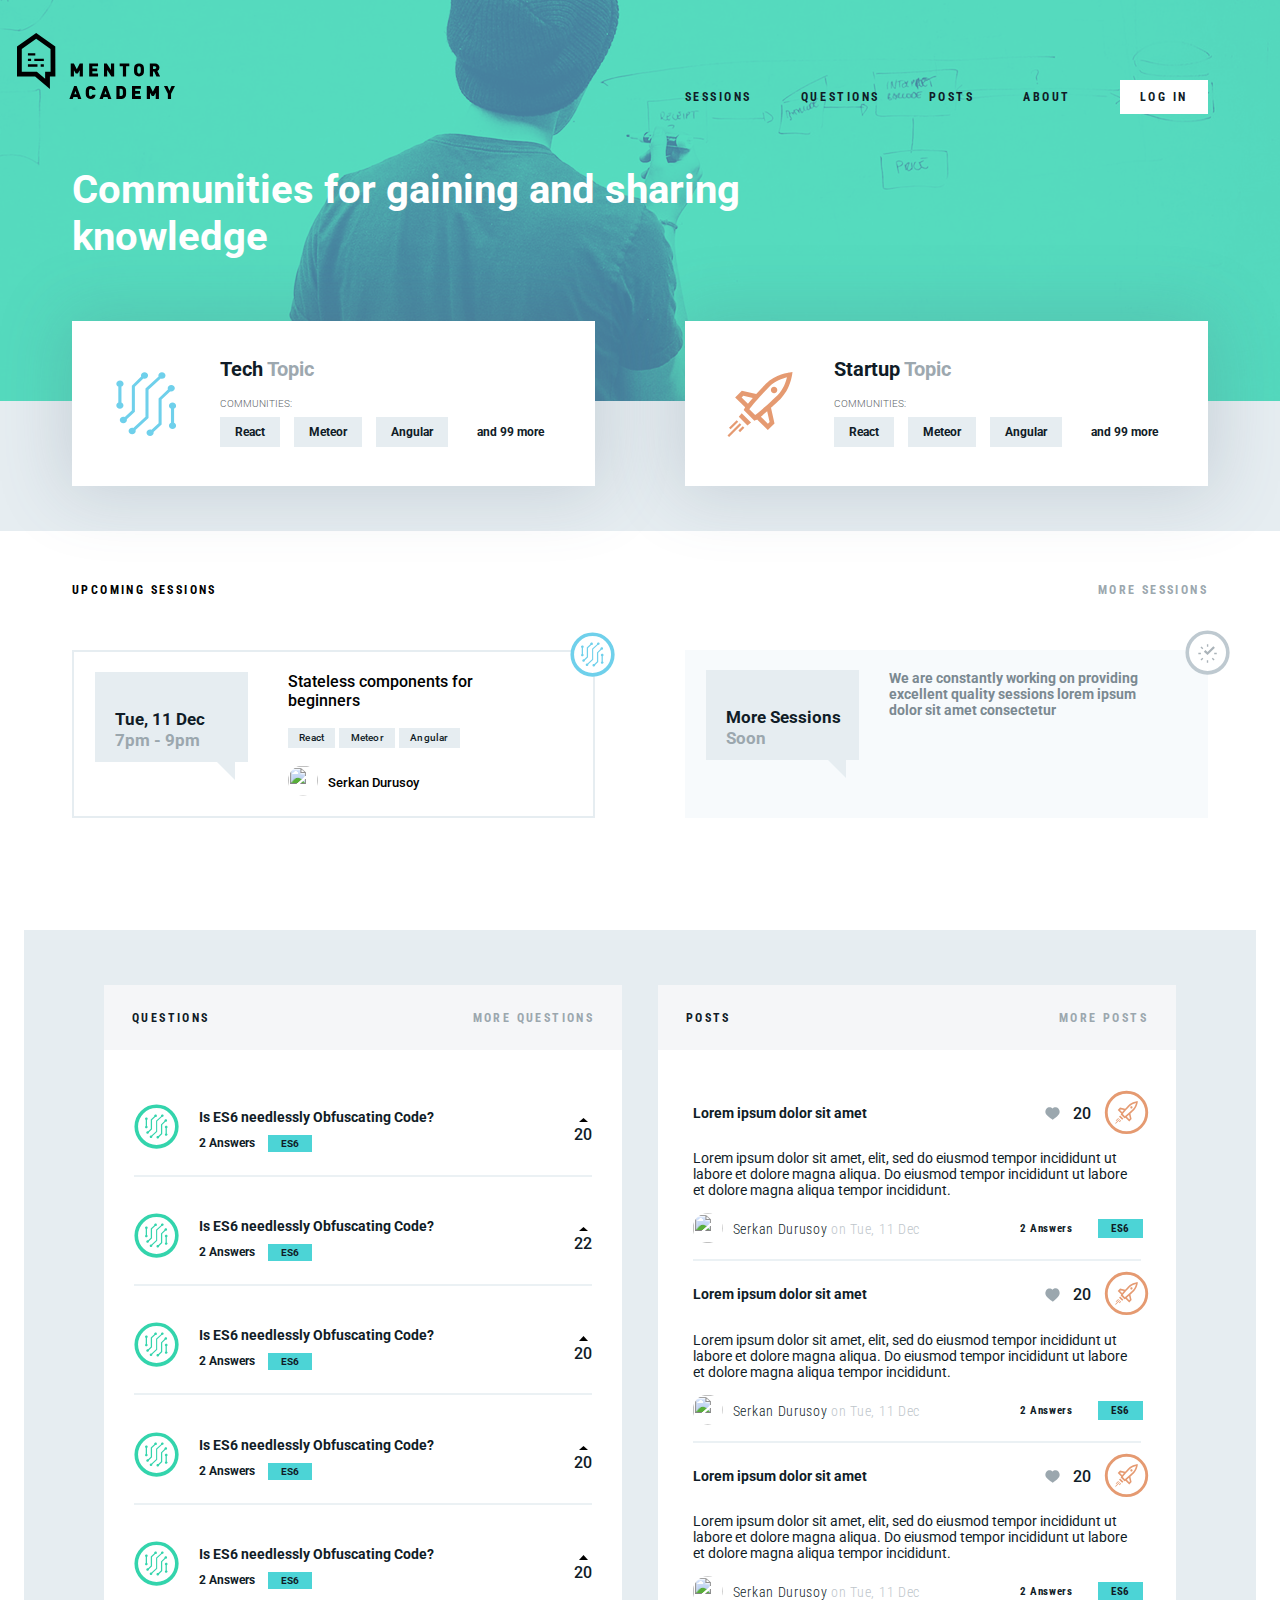
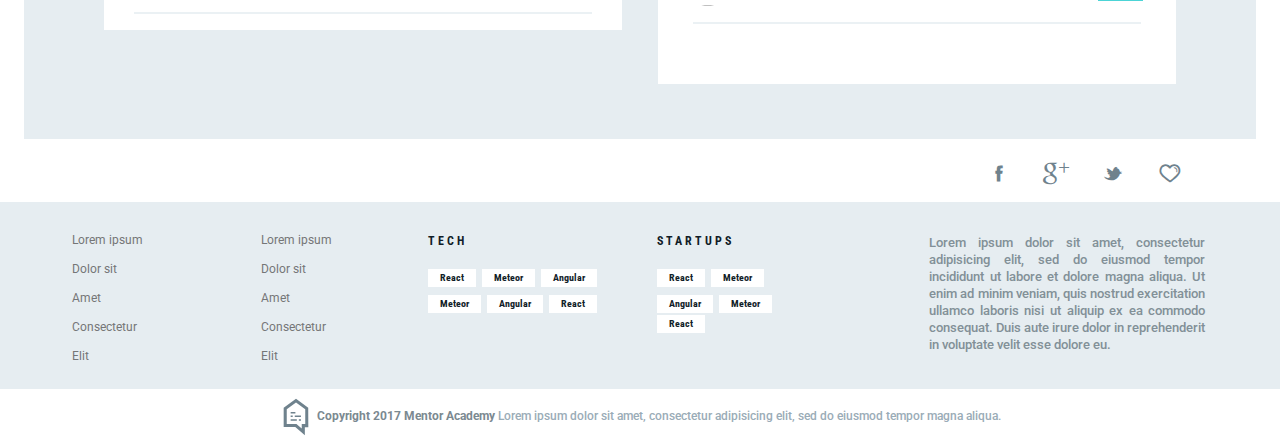
==== commit c96fa75a: "Sessions Startap and Sessions Tech pages has been added" ====
--- a/html-preview/index.html
+++ b/html-preview/index.html
@@ -4,8 +4,8 @@
     <meta http-equiv="X-UA-Compatible" content="IE=edge">
     <meta name="viewport" content="width=device-width, initial-scale=1">
 
-    <title>MentorAcademy prototype v6</title>
-    <meta name="description" content="MentorAcademy's HTML prototype v6">
+    <title>MentorAcademy prototype v7</title>
+    <meta name="description" content="MentorAcademy's HTML prototype v7">
 
     <link rel="stylesheet" href="../css/style.css">
 
--- a/css/style.css
+++ b/css/style.css
@@ -1 +1 @@
-@import "https://cdnjs.cloudflare.com/ajax/libs/normalize/4.2.0/normalize.min.css";@import url(https://fonts.googleapis.com/css?family=Roboto:300,300italic,400,500,700&subset=latin,greek,greek-ext);@import url(https://fonts.googleapis.com/css?family=Roboto+Condensed:400,300&subset=latin,greek);@import url(https://fonts.googleapis.com/css?family=Roboto+Slab:400,700&subset=latin,greek-ext,greek);.clearfix{clear:both;position:relative}.center-block{display:block;margin-left:auto;margin-right:auto}.pull-right{float:right !important}.pull-left{float:left !important}.text-left{text-align:left}.text-right{text-align:right}.text-center{text-align:center}.text-justify{text-align:justify}.hidden{display:none}.full-width{width:100%}.inline *{display:inline !important}@-ms-viewport{width:device-width}.visible-xs{display:none !important}.visible-sm{display:none !important}.visible-md{display:none !important}.visible-lg{display:none !important}.visible-xs-block,.visible-xs-inline,.visible-xs-inline-block,.visible-sm-block,.visible-sm-inline,.visible-sm-inline-block,.visible-md-block,.visible-md-inline,.visible-md-inline-block,.visible-lg-block,.visible-lg-inline,.visible-lg-inline-block{display:none !important}@media (max-width: 47em){.visible-xs{display:block !important}table.visible-xs{display:table !important}tr.visible-xs{display:table-row !important}th.visible-xs,td.visible-xs{display:table-cell !important}}@media (max-width: 47em){.visible-xs-block{display:block !important}}@media (max-width: 47em){.visible-xs-inline{display:inline !important}}@media (max-width: 47em){.visible-xs-inline-block{display:inline-block !important}}@media (min-width: 48em) and (max-width: 61em){.visible-sm{display:block !important}table.visible-sm{display:table !important}tr.visible-sm{display:table-row !important}th.visible-sm,td.visible-sm{display:table-cell !important}}@media (min-width: 48em) and (max-width: 61em){.visible-sm-block{display:block !important}}@media (min-width: 48em) and (max-width: 61em){.visible-sm-inline{display:inline !important}}@media (min-width: 48em) and (max-width: 61em){.visible-sm-inline-block{display:inline-block !important}}@media (min-width: 62em) and (max-width: 74em){.visible-md{display:block !important}table.visible-md{display:table !important}tr.visible-md{display:table-row !important}th.visible-md,td.visible-md{display:table-cell !important}}@media (min-width: 62em) and (max-width: 74em){.visible-md-block{display:block !important}}@media (min-width: 62em) and (max-width: 74em){.visible-md-inline{display:inline !important}}@media (min-width: 62em) and (max-width: 74em){.visible-md-inline-block{display:inline-block !important}}@media (min-width: 75em){.visible-lg{display:block !important}table.visible-lg{display:table !important}tr.visible-lg{display:table-row !important}th.visible-lg,td.visible-lg{display:table-cell !important}}@media (min-width: 75em){.visible-lg-block{display:block !important}}@media (min-width: 75em){.visible-lg-inline{display:inline !important}}@media (min-width: 75em){.visible-lg-inline-block{display:inline-block !important}}@media (max-width: 47em){.hidden-xs{display:none !important}}@media (min-width: 48em) and (max-width: 61em){.hidden-sm{display:none !important}}@media (min-width: 62em) and (max-width: 74em){.hidden-md{display:none !important}}@media (min-width: 75em){.hidden-lg{display:none !important}}@media (max-width: 47em){.pull-xs-left{float:left !important}.pull-xs-right{float:right}.text-xs-left{text-align:left}.text-xs-right{text-align:right}.text-xs-center{text-align:center}.text-xs-justify{text-align:justify}}@media (min-width: 48em) and (max-width: 61em){.pull-sm-left{float:left !important}.pull-sm-right{float:right}.text-sm-left{text-align:left}.text-sm-right{text-align:right}.text-sm-center{text-align:center}.text-sm-justify{text-align:justify}}@media (min-width: 62em) and (max-width: 74em){.pull-md-left{float:left !important}.pull-md-right{float:right}.text-md-left{text-align:left}.text-md-right{text-align:right}.text-md-center{text-align:center}.text-md-justify{text-align:justify}}@media (min-width: 75em){.pull-lg-left{float:left !important}.pull-lg-right{float:right}.text-lg-left{text-align:left}.text-lg-right{text-align:right}.text-lg-center{text-align:center}.text-lg-justify{text-align:justify}}.wrapper{-webkit-box-sizing:border-box;box-sizing:border-box;max-width:1600px;margin:0 auto}.container-fluid{margin-right:auto;margin-left:auto;padding-right:1.5rem;padding-left:1.5rem}.row{-webkit-box-sizing:border-box;box-sizing:border-box;display:-webkit-box;display:-webkit-flex;display:-moz-flex;display:-ms-flexbox;display:flex;-webkit-box-flex:0;-webkit-flex:0 1 auto;-moz-flex:0 1 auto;-ms-flex:0 1 auto;flex:0 1 auto;-webkit-box-direction:normal;-webkit-box-orient:horizontal;-webkit-flex-direction:row;-moz-flex-direction:row;-ms-flex-direction:row;flex-direction:row;-webkit-flex-wrap:wrap;-ms-flex-wrap:wrap;flex-wrap:wrap;margin-right:-.5rem;margin-left:-.5rem}.row.reverse{-webkit-box-direction:reverse;-webkit-box-orient:horizontal;-webkit-flex-direction:row-reverse;-moz-flex-direction:row-reverse;-ms-flex-direction:row-reverse;flex-direction:row-reverse}.col.reverse{-webkit-box-direction:reverse;-webkit-box-orient:vertical;-webkit-flex-direction:column-reverse;-moz-flex-direction:column-reverse;-ms-flex-direction:column-reverse;flex-direction:column-reverse}.col-xs{-webkit-box-sizing:border-box;box-sizing:border-box;-webkit-box-flex:0;-webkit-flex-grow:0;-moz-flex-grow:0;-ms-flex-positive:0;flex-grow:0;-webkit-flex-shrink:0;-ms-flex-negative:0;flex-shrink:0;padding-right:.5rem;padding-left:.5rem;-webkit-flex-basis:auto;-ms-flex-preferred-size:auto;flex-basis:auto}.col-xs-1{-webkit-box-sizing:border-box;box-sizing:border-box;-webkit-box-flex:0;-webkit-flex-grow:0;-moz-flex-grow:0;-ms-flex-positive:0;flex-grow:0;-webkit-flex-shrink:0;-ms-flex-negative:0;flex-shrink:0;padding-right:.5rem;padding-left:.5rem;-webkit-flex-basis:8.33333%;-ms-flex-preferred-size:8.33333%;flex-basis:8.33333%;max-width:8.33333%}.col-xs-2{-webkit-box-sizing:border-box;box-sizing:border-box;-webkit-box-flex:0;-webkit-flex-grow:0;-moz-flex-grow:0;-ms-flex-positive:0;flex-grow:0;-webkit-flex-shrink:0;-ms-flex-negative:0;flex-shrink:0;padding-right:.5rem;padding-left:.5rem;-webkit-flex-basis:16.66667%;-ms-flex-preferred-size:16.66667%;flex-basis:16.66667%;max-width:16.66667%}.col-xs-3{-webkit-box-sizing:border-box;box-sizing:border-box;-webkit-box-flex:0;-webkit-flex-grow:0;-moz-flex-grow:0;-ms-flex-positive:0;flex-grow:0;-webkit-flex-shrink:0;-ms-flex-negative:0;flex-shrink:0;padding-right:.5rem;padding-left:.5rem;-webkit-flex-basis:25%;-ms-flex-preferred-size:25%;flex-basis:25%;max-width:25%}.col-xs-4{-webkit-box-sizing:border-box;box-sizing:border-box;-webkit-box-flex:0;-webkit-flex-grow:0;-moz-flex-grow:0;-ms-flex-positive:0;flex-grow:0;-webkit-flex-shrink:0;-ms-flex-negative:0;flex-shrink:0;padding-right:.5rem;padding-left:.5rem;-webkit-flex-basis:33.33333%;-ms-flex-preferred-size:33.33333%;flex-basis:33.33333%;max-width:33.33333%}.col-xs-5{-webkit-box-sizing:border-box;box-sizing:border-box;-webkit-box-flex:0;-webkit-flex-grow:0;-moz-flex-grow:0;-ms-flex-positive:0;flex-grow:0;-webkit-flex-shrink:0;-ms-flex-negative:0;flex-shrink:0;padding-right:.5rem;padding-left:.5rem;-webkit-flex-basis:41.66667%;-ms-flex-preferred-size:41.66667%;flex-basis:41.66667%;max-width:41.66667%}.col-xs-6{-webkit-box-sizing:border-box;box-sizing:border-box;-webkit-box-flex:0;-webkit-flex-grow:0;-moz-flex-grow:0;-ms-flex-positive:0;flex-grow:0;-webkit-flex-shrink:0;-ms-flex-negative:0;flex-shrink:0;padding-right:.5rem;padding-left:.5rem;-webkit-flex-basis:50%;-ms-flex-preferred-size:50%;flex-basis:50%;max-width:50%}.col-xs-7{-webkit-box-sizing:border-box;box-sizing:border-box;-webkit-box-flex:0;-webkit-flex-grow:0;-moz-flex-grow:0;-ms-flex-positive:0;flex-grow:0;-webkit-flex-shrink:0;-ms-flex-negative:0;flex-shrink:0;padding-right:.5rem;padding-left:.5rem;-webkit-flex-basis:58.33333%;-ms-flex-preferred-size:58.33333%;flex-basis:58.33333%;max-width:58.33333%}.col-xs-8{-webkit-box-sizing:border-box;box-sizing:border-box;-webkit-box-flex:0;-webkit-flex-grow:0;-moz-flex-grow:0;-ms-flex-positive:0;flex-grow:0;-webkit-flex-shrink:0;-ms-flex-negative:0;flex-shrink:0;padding-right:.5rem;padding-left:.5rem;-webkit-flex-basis:66.66667%;-ms-flex-preferred-size:66.66667%;flex-basis:66.66667%;max-width:66.66667%}.col-xs-9{-webkit-box-sizing:border-box;box-sizing:border-box;-webkit-box-flex:0;-webkit-flex-grow:0;-moz-flex-grow:0;-ms-flex-positive:0;flex-grow:0;-webkit-flex-shrink:0;-ms-flex-negative:0;flex-shrink:0;padding-right:.5rem;padding-left:.5rem;-webkit-flex-basis:75%;-ms-flex-preferred-size:75%;flex-basis:75%;max-width:75%}.col-xs-10{-webkit-box-sizing:border-box;box-sizing:border-box;-webkit-box-flex:0;-webkit-flex-grow:0;-moz-flex-grow:0;-ms-flex-positive:0;flex-grow:0;-webkit-flex-shrink:0;-ms-flex-negative:0;flex-shrink:0;padding-right:.5rem;padding-left:.5rem;-webkit-flex-basis:83.33333%;-ms-flex-preferred-size:83.33333%;flex-basis:83.33333%;max-width:83.33333%}.col-xs-11{-webkit-box-sizing:border-box;box-sizing:border-box;-webkit-box-flex:0;-webkit-flex-grow:0;-moz-flex-grow:0;-ms-flex-positive:0;flex-grow:0;-webkit-flex-shrink:0;-ms-flex-negative:0;flex-shrink:0;padding-right:.5rem;padding-left:.5rem;-webkit-flex-basis:91.66667%;-ms-flex-preferred-size:91.66667%;flex-basis:91.66667%;max-width:91.66667%}.col-xs-12{-webkit-box-sizing:border-box;box-sizing:border-box;-webkit-box-flex:0;-webkit-flex-grow:0;-moz-flex-grow:0;-ms-flex-positive:0;flex-grow:0;-webkit-flex-shrink:0;-ms-flex-negative:0;flex-shrink:0;padding-right:.5rem;padding-left:.5rem;-webkit-flex-basis:100%;-ms-flex-preferred-size:100%;flex-basis:100%;max-width:100%}.col-xs-offset-1{-webkit-box-sizing:border-box;box-sizing:border-box;-webkit-box-flex:0;-webkit-flex-grow:0;-moz-flex-grow:0;-ms-flex-positive:0;flex-grow:0;-webkit-flex-shrink:0;-ms-flex-negative:0;flex-shrink:0;padding-right:.5rem;padding-left:.5rem;margin-left:8.33333%}.col-xs-offset-2{-webkit-box-sizing:border-box;box-sizing:border-box;-webkit-box-flex:0;-webkit-flex-grow:0;-moz-flex-grow:0;-ms-flex-positive:0;flex-grow:0;-webkit-flex-shrink:0;-ms-flex-negative:0;flex-shrink:0;padding-right:.5rem;padding-left:.5rem;margin-left:16.66667%}.col-xs-offset-3{-webkit-box-sizing:border-box;box-sizing:border-box;-webkit-box-flex:0;-webkit-flex-grow:0;-moz-flex-grow:0;-ms-flex-positive:0;flex-grow:0;-webkit-flex-shrink:0;-ms-flex-negative:0;flex-shrink:0;padding-right:.5rem;padding-left:.5rem;margin-left:25%}.col-xs-offset-4{-webkit-box-sizing:border-box;box-sizing:border-box;-webkit-box-flex:0;-webkit-flex-grow:0;-moz-flex-grow:0;-ms-flex-positive:0;flex-grow:0;-webkit-flex-shrink:0;-ms-flex-negative:0;flex-shrink:0;padding-right:.5rem;padding-left:.5rem;margin-left:33.33333%}.col-xs-offset-5{-webkit-box-sizing:border-box;box-sizing:border-box;-webkit-box-flex:0;-webkit-flex-grow:0;-moz-flex-grow:0;-ms-flex-positive:0;flex-grow:0;-webkit-flex-shrink:0;-ms-flex-negative:0;flex-shrink:0;padding-right:.5rem;padding-left:.5rem;margin-left:41.66667%}.col-xs-offset-6{-webkit-box-sizing:border-box;box-sizing:border-box;-webkit-box-flex:0;-webkit-flex-grow:0;-moz-flex-grow:0;-ms-flex-positive:0;flex-grow:0;-webkit-flex-shrink:0;-ms-flex-negative:0;flex-shrink:0;padding-right:.5rem;padding-left:.5rem;margin-left:50%}.col-xs-offset-7{-webkit-box-sizing:border-box;box-sizing:border-box;-webkit-box-flex:0;-webkit-flex-grow:0;-moz-flex-grow:0;-ms-flex-positive:0;flex-grow:0;-webkit-flex-shrink:0;-ms-flex-negative:0;flex-shrink:0;padding-right:.5rem;padding-left:.5rem;margin-left:58.33333%}.col-xs-offset-8{-webkit-box-sizing:border-box;box-sizing:border-box;-webkit-box-flex:0;-webkit-flex-grow:0;-moz-flex-grow:0;-ms-flex-positive:0;flex-grow:0;-webkit-flex-shrink:0;-ms-flex-negative:0;flex-shrink:0;padding-right:.5rem;padding-left:.5rem;margin-left:66.66667%}.col-xs-offset-9{-webkit-box-sizing:border-box;box-sizing:border-box;-webkit-box-flex:0;-webkit-flex-grow:0;-moz-flex-grow:0;-ms-flex-positive:0;flex-grow:0;-webkit-flex-shrink:0;-ms-flex-negative:0;flex-shrink:0;padding-right:.5rem;padding-left:.5rem;margin-left:75%}.col-xs-offset-10{-webkit-box-sizing:border-box;box-sizing:border-box;-webkit-box-flex:0;-webkit-flex-grow:0;-moz-flex-grow:0;-ms-flex-positive:0;flex-grow:0;-webkit-flex-shrink:0;-ms-flex-negative:0;flex-shrink:0;padding-right:.5rem;padding-left:.5rem;margin-left:83.33333%}.col-xs-offset-11{-webkit-box-sizing:border-box;box-sizing:border-box;-webkit-box-flex:0;-webkit-flex-grow:0;-moz-flex-grow:0;-ms-flex-positive:0;flex-grow:0;-webkit-flex-shrink:0;-ms-flex-negative:0;flex-shrink:0;padding-right:.5rem;padding-left:.5rem;margin-left:91.66667%}.col-xs-offset-12{-webkit-box-sizing:border-box;box-sizing:border-box;-webkit-box-flex:0;-webkit-flex-grow:0;-moz-flex-grow:0;-ms-flex-positive:0;flex-grow:0;-webkit-flex-shrink:0;-ms-flex-negative:0;flex-shrink:0;padding-right:.5rem;padding-left:.5rem;margin-left:100%}.col-xs{-webkit-box-flex:1;-webkit-flex-grow:1;-moz-flex-grow:1;-ms-flex-positive:1;flex-grow:1;-webkit-flex-basis:0;-ms-flex-preferred-size:0;flex-basis:0;max-width:100%}.start-xs{-webkit-box-pack:start;-ms-flex-pack:start;-webkit-justify-content:flex-start;-moz-justify-content:flex-start;justify-content:flex-start;text-align:start}.center-xs{-webkit-box-pack:center;-ms-flex-pack:center;-webkit-justify-content:center;-moz-justify-content:center;justify-content:center;text-align:center}.end-xs{-webkit-box-pack:end;-ms-flex-pack:end;-webkit-justify-content:flex-end;-moz-justify-content:flex-end;justify-content:flex-end;text-align:end}.top-xs{-webkit-box-align:start;-ms-flex-align:start;-webkit-align-items:flex-start;-moz-align-items:flex-start;align-items:flex-start}.middle-xs{-webkit-box-align:center;-ms-flex-align:center;-webkit-align-items:center;-moz-align-items:center;align-items:center}.bottom-xs{-webkit-box-align:end;-ms-flex-align:end;-webkit-align-items:flex-end;-moz-align-items:flex-end;align-items:flex-end}.around-xs{-ms-flex-pack:distribute;-webkit-justify-content:space-around;-moz-justify-content:space-around;justify-content:space-around}.between-xs{-webkit-box-pack:justify;-ms-flex-pack:justify;-webkit-justify-content:space-between;-moz-justify-content:space-between;justify-content:space-between}.first-xs{-webkit-box-ordinal-group:0;-webkit-order:-1;-ms-flex-order:-1;order:-1}.last-xs{-webkit-box-ordinal-group:2;-webkit-order:1;-ms-flex-order:1;order:1}@media only screen and (min-width: 48em){.container{width:46rem}.col-sm{-webkit-box-sizing:border-box;box-sizing:border-box;-webkit-box-flex:0;-webkit-flex-grow:0;-moz-flex-grow:0;-ms-flex-positive:0;flex-grow:0;-webkit-flex-shrink:0;-ms-flex-negative:0;flex-shrink:0;padding-right:.5rem;padding-left:.5rem;-webkit-flex-basis:auto;-ms-flex-preferred-size:auto;flex-basis:auto}.col-sm-1{-webkit-box-sizing:border-box;box-sizing:border-box;-webkit-box-flex:0;-webkit-flex-grow:0;-moz-flex-grow:0;-ms-flex-positive:0;flex-grow:0;-webkit-flex-shrink:0;-ms-flex-negative:0;flex-shrink:0;padding-right:.5rem;padding-left:.5rem;-webkit-flex-basis:8.33333%;-ms-flex-preferred-size:8.33333%;flex-basis:8.33333%;max-width:8.33333%}.col-sm-2{-webkit-box-sizing:border-box;box-sizing:border-box;-webkit-box-flex:0;-webkit-flex-grow:0;-moz-flex-grow:0;-ms-flex-positive:0;flex-grow:0;-webkit-flex-shrink:0;-ms-flex-negative:0;flex-shrink:0;padding-right:.5rem;padding-left:.5rem;-webkit-flex-basis:16.66667%;-ms-flex-preferred-size:16.66667%;flex-basis:16.66667%;max-width:16.66667%}.col-sm-3{-webkit-box-sizing:border-box;box-sizing:border-box;-webkit-box-flex:0;-webkit-flex-grow:0;-moz-flex-grow:0;-ms-flex-positive:0;flex-grow:0;-webkit-flex-shrink:0;-ms-flex-negative:0;flex-shrink:0;padding-right:.5rem;padding-left:.5rem;-webkit-flex-basis:25%;-ms-flex-preferred-size:25%;flex-basis:25%;max-width:25%}.col-sm-4{-webkit-box-sizing:border-box;box-sizing:border-box;-webkit-box-flex:0;-webkit-flex-grow:0;-moz-flex-grow:0;-ms-flex-positive:0;flex-grow:0;-webkit-flex-shrink:0;-ms-flex-negative:0;flex-shrink:0;padding-right:.5rem;padding-left:.5rem;-webkit-flex-basis:33.33333%;-ms-flex-preferred-size:33.33333%;flex-basis:33.33333%;max-width:33.33333%}.col-sm-5{-webkit-box-sizing:border-box;box-sizing:border-box;-webkit-box-flex:0;-webkit-flex-grow:0;-moz-flex-grow:0;-ms-flex-positive:0;flex-grow:0;-webkit-flex-shrink:0;-ms-flex-negative:0;flex-shrink:0;padding-right:.5rem;padding-left:.5rem;-webkit-flex-basis:41.66667%;-ms-flex-preferred-size:41.66667%;flex-basis:41.66667%;max-width:41.66667%}.col-sm-6{-webkit-box-sizing:border-box;box-sizing:border-box;-webkit-box-flex:0;-webkit-flex-grow:0;-moz-flex-grow:0;-ms-flex-positive:0;flex-grow:0;-webkit-flex-shrink:0;-ms-flex-negative:0;flex-shrink:0;padding-right:.5rem;padding-left:.5rem;-webkit-flex-basis:50%;-ms-flex-preferred-size:50%;flex-basis:50%;max-width:50%}.col-sm-7{-webkit-box-sizing:border-box;box-sizing:border-box;-webkit-box-flex:0;-webkit-flex-grow:0;-moz-flex-grow:0;-ms-flex-positive:0;flex-grow:0;-webkit-flex-shrink:0;-ms-flex-negative:0;flex-shrink:0;padding-right:.5rem;padding-left:.5rem;-webkit-flex-basis:58.33333%;-ms-flex-preferred-size:58.33333%;flex-basis:58.33333%;max-width:58.33333%}.col-sm-8{-webkit-box-sizing:border-box;box-sizing:border-box;-webkit-box-flex:0;-webkit-flex-grow:0;-moz-flex-grow:0;-ms-flex-positive:0;flex-grow:0;-webkit-flex-shrink:0;-ms-flex-negative:0;flex-shrink:0;padding-right:.5rem;padding-left:.5rem;-webkit-flex-basis:66.66667%;-ms-flex-preferred-size:66.66667%;flex-basis:66.66667%;max-width:66.66667%}.col-sm-9{-webkit-box-sizing:border-box;box-sizing:border-box;-webkit-box-flex:0;-webkit-flex-grow:0;-moz-flex-grow:0;-ms-flex-positive:0;flex-grow:0;-webkit-flex-shrink:0;-ms-flex-negative:0;flex-shrink:0;padding-right:.5rem;padding-left:.5rem;-webkit-flex-basis:75%;-ms-flex-preferred-size:75%;flex-basis:75%;max-width:75%}.col-sm-10{-webkit-box-sizing:border-box;box-sizing:border-box;-webkit-box-flex:0;-webkit-flex-grow:0;-moz-flex-grow:0;-ms-flex-positive:0;flex-grow:0;-webkit-flex-shrink:0;-ms-flex-negative:0;flex-shrink:0;padding-right:.5rem;padding-left:.5rem;-webkit-flex-basis:83.33333%;-ms-flex-preferred-size:83.33333%;flex-basis:83.33333%;max-width:83.33333%}.col-sm-11{-webkit-box-sizing:border-box;box-sizing:border-box;-webkit-box-flex:0;-webkit-flex-grow:0;-moz-flex-grow:0;-ms-flex-positive:0;flex-grow:0;-webkit-flex-shrink:0;-ms-flex-negative:0;flex-shrink:0;padding-right:.5rem;padding-left:.5rem;-webkit-flex-basis:91.66667%;-ms-flex-preferred-size:91.66667%;flex-basis:91.66667%;max-width:91.66667%}.col-sm-12{-webkit-box-sizing:border-box;box-sizing:border-box;-webkit-box-flex:0;-webkit-flex-grow:0;-moz-flex-grow:0;-ms-flex-positive:0;flex-grow:0;-webkit-flex-shrink:0;-ms-flex-negative:0;flex-shrink:0;padding-right:.5rem;padding-left:.5rem;-webkit-flex-basis:100%;-ms-flex-preferred-size:100%;flex-basis:100%;max-width:100%}.col-sm-offset-1{-webkit-box-sizing:border-box;box-sizing:border-box;-webkit-box-flex:0;-webkit-flex-grow:0;-moz-flex-grow:0;-ms-flex-positive:0;flex-grow:0;-webkit-flex-shrink:0;-ms-flex-negative:0;flex-shrink:0;padding-right:.5rem;padding-left:.5rem;margin-left:8.33333%}.col-sm-offset-2{-webkit-box-sizing:border-box;box-sizing:border-box;-webkit-box-flex:0;-webkit-flex-grow:0;-moz-flex-grow:0;-ms-flex-positive:0;flex-grow:0;-webkit-flex-shrink:0;-ms-flex-negative:0;flex-shrink:0;padding-right:.5rem;padding-left:.5rem;margin-left:16.66667%}.col-sm-offset-3{-webkit-box-sizing:border-box;box-sizing:border-box;-webkit-box-flex:0;-webkit-flex-grow:0;-moz-flex-grow:0;-ms-flex-positive:0;flex-grow:0;-webkit-flex-shrink:0;-ms-flex-negative:0;flex-shrink:0;padding-right:.5rem;padding-left:.5rem;margin-left:25%}.col-sm-offset-4{-webkit-box-sizing:border-box;box-sizing:border-box;-webkit-box-flex:0;-webkit-flex-grow:0;-moz-flex-grow:0;-ms-flex-positive:0;flex-grow:0;-webkit-flex-shrink:0;-ms-flex-negative:0;flex-shrink:0;padding-right:.5rem;padding-left:.5rem;margin-left:33.33333%}.col-sm-offset-5{-webkit-box-sizing:border-box;box-sizing:border-box;-webkit-box-flex:0;-webkit-flex-grow:0;-moz-flex-grow:0;-ms-flex-positive:0;flex-grow:0;-webkit-flex-shrink:0;-ms-flex-negative:0;flex-shrink:0;padding-right:.5rem;padding-left:.5rem;margin-left:41.66667%}.col-sm-offset-6{-webkit-box-sizing:border-box;box-sizing:border-box;-webkit-box-flex:0;-webkit-flex-grow:0;-moz-flex-grow:0;-ms-flex-positive:0;flex-grow:0;-webkit-flex-shrink:0;-ms-flex-negative:0;flex-shrink:0;padding-right:.5rem;padding-left:.5rem;margin-left:50%}.col-sm-offset-7{-webkit-box-sizing:border-box;box-sizing:border-box;-webkit-box-flex:0;-webkit-flex-grow:0;-moz-flex-grow:0;-ms-flex-positive:0;flex-grow:0;-webkit-flex-shrink:0;-ms-flex-negative:0;flex-shrink:0;padding-right:.5rem;padding-left:.5rem;margin-left:58.33333%}.col-sm-offset-8{-webkit-box-sizing:border-box;box-sizing:border-box;-webkit-box-flex:0;-webkit-flex-grow:0;-moz-flex-grow:0;-ms-flex-positive:0;flex-grow:0;-webkit-flex-shrink:0;-ms-flex-negative:0;flex-shrink:0;padding-right:.5rem;padding-left:.5rem;margin-left:66.66667%}.col-sm-offset-9{-webkit-box-sizing:border-box;box-sizing:border-box;-webkit-box-flex:0;-webkit-flex-grow:0;-moz-flex-grow:0;-ms-flex-positive:0;flex-grow:0;-webkit-flex-shrink:0;-ms-flex-negative:0;flex-shrink:0;padding-right:.5rem;padding-left:.5rem;margin-left:75%}.col-sm-offset-10{-webkit-box-sizing:border-box;box-sizing:border-box;-webkit-box-flex:0;-webkit-flex-grow:0;-moz-flex-grow:0;-ms-flex-positive:0;flex-grow:0;-webkit-flex-shrink:0;-ms-flex-negative:0;flex-shrink:0;padding-right:.5rem;padding-left:.5rem;margin-left:83.33333%}.col-sm-offset-11{-webkit-box-sizing:border-box;box-sizing:border-box;-webkit-box-flex:0;-webkit-flex-grow:0;-moz-flex-grow:0;-ms-flex-positive:0;flex-grow:0;-webkit-flex-shrink:0;-ms-flex-negative:0;flex-shrink:0;padding-right:.5rem;padding-left:.5rem;margin-left:91.66667%}.col-sm-offset-12{-webkit-box-sizing:border-box;box-sizing:border-box;-webkit-box-flex:0;-webkit-flex-grow:0;-moz-flex-grow:0;-ms-flex-positive:0;flex-grow:0;-webkit-flex-shrink:0;-ms-flex-negative:0;flex-shrink:0;padding-right:.5rem;padding-left:.5rem;margin-left:100%}.col-sm{-webkit-box-flex:1;-webkit-flex-grow:1;-moz-flex-grow:1;-ms-flex-positive:1;flex-grow:1;-webkit-flex-basis:0;-ms-flex-preferred-size:0;flex-basis:0;max-width:100%}.start-sm{-webkit-box-pack:start;-ms-flex-pack:start;-webkit-justify-content:flex-start;-moz-justify-content:flex-start;justify-content:flex-start;text-align:start}.center-sm{-webkit-box-pack:center;-ms-flex-pack:center;-webkit-justify-content:center;-moz-justify-content:center;justify-content:center;text-align:center}.end-sm{-webkit-box-pack:end;-ms-flex-pack:end;-webkit-justify-content:flex-end;-moz-justify-content:flex-end;justify-content:flex-end;text-align:end}.top-sm{-webkit-box-align:start;-ms-flex-align:start;-webkit-align-items:flex-start;-moz-align-items:flex-start;align-items:flex-start}.middle-sm{-webkit-box-align:center;-ms-flex-align:center;-webkit-align-items:center;-moz-align-items:center;align-items:center}.bottom-sm{-webkit-box-align:end;-ms-flex-align:end;-webkit-align-items:flex-end;-moz-align-items:flex-end;align-items:flex-end}.around-sm{-ms-flex-pack:distribute;-webkit-justify-content:space-around;-moz-justify-content:space-around;justify-content:space-around}.between-sm{-webkit-box-pack:justify;-ms-flex-pack:justify;-webkit-justify-content:space-between;-moz-justify-content:space-between;justify-content:space-between}.first-sm{-webkit-box-ordinal-group:0;-webkit-order:-1;-ms-flex-order:-1;order:-1}.last-sm{-webkit-box-ordinal-group:2;-webkit-order:1;-ms-flex-order:1;order:1}}@media only screen and (min-width: 62em){.container{width:61rem}.col-md{-webkit-box-sizing:border-box;box-sizing:border-box;-webkit-box-flex:0;-webkit-flex-grow:0;-moz-flex-grow:0;-ms-flex-positive:0;flex-grow:0;-webkit-flex-shrink:0;-ms-flex-negative:0;flex-shrink:0;padding-right:.5rem;padding-left:.5rem;-webkit-flex-basis:auto;-ms-flex-preferred-size:auto;flex-basis:auto}.col-md-1{-webkit-box-sizing:border-box;box-sizing:border-box;-webkit-box-flex:0;-webkit-flex-grow:0;-moz-flex-grow:0;-ms-flex-positive:0;flex-grow:0;-webkit-flex-shrink:0;-ms-flex-negative:0;flex-shrink:0;padding-right:.5rem;padding-left:.5rem;-webkit-flex-basis:8.33333%;-ms-flex-preferred-size:8.33333%;flex-basis:8.33333%;max-width:8.33333%}.col-md-2{-webkit-box-sizing:border-box;box-sizing:border-box;-webkit-box-flex:0;-webkit-flex-grow:0;-moz-flex-grow:0;-ms-flex-positive:0;flex-grow:0;-webkit-flex-shrink:0;-ms-flex-negative:0;flex-shrink:0;padding-right:.5rem;padding-left:.5rem;-webkit-flex-basis:16.66667%;-ms-flex-preferred-size:16.66667%;flex-basis:16.66667%;max-width:16.66667%}.col-md-3{-webkit-box-sizing:border-box;box-sizing:border-box;-webkit-box-flex:0;-webkit-flex-grow:0;-moz-flex-grow:0;-ms-flex-positive:0;flex-grow:0;-webkit-flex-shrink:0;-ms-flex-negative:0;flex-shrink:0;padding-right:.5rem;padding-left:.5rem;-webkit-flex-basis:25%;-ms-flex-preferred-size:25%;flex-basis:25%;max-width:25%}.col-md-4{-webkit-box-sizing:border-box;box-sizing:border-box;-webkit-box-flex:0;-webkit-flex-grow:0;-moz-flex-grow:0;-ms-flex-positive:0;flex-grow:0;-webkit-flex-shrink:0;-ms-flex-negative:0;flex-shrink:0;padding-right:.5rem;padding-left:.5rem;-webkit-flex-basis:33.33333%;-ms-flex-preferred-size:33.33333%;flex-basis:33.33333%;max-width:33.33333%}.col-md-5{-webkit-box-sizing:border-box;box-sizing:border-box;-webkit-box-flex:0;-webkit-flex-grow:0;-moz-flex-grow:0;-ms-flex-positive:0;flex-grow:0;-webkit-flex-shrink:0;-ms-flex-negative:0;flex-shrink:0;padding-right:.5rem;padding-left:.5rem;-webkit-flex-basis:41.66667%;-ms-flex-preferred-size:41.66667%;flex-basis:41.66667%;max-width:41.66667%}.col-md-6{-webkit-box-sizing:border-box;box-sizing:border-box;-webkit-box-flex:0;-webkit-flex-grow:0;-moz-flex-grow:0;-ms-flex-positive:0;flex-grow:0;-webkit-flex-shrink:0;-ms-flex-negative:0;flex-shrink:0;padding-right:.5rem;padding-left:.5rem;-webkit-flex-basis:50%;-ms-flex-preferred-size:50%;flex-basis:50%;max-width:50%}.col-md-7{-webkit-box-sizing:border-box;box-sizing:border-box;-webkit-box-flex:0;-webkit-flex-grow:0;-moz-flex-grow:0;-ms-flex-positive:0;flex-grow:0;-webkit-flex-shrink:0;-ms-flex-negative:0;flex-shrink:0;padding-right:.5rem;padding-left:.5rem;-webkit-flex-basis:58.33333%;-ms-flex-preferred-size:58.33333%;flex-basis:58.33333%;max-width:58.33333%}.col-md-8{-webkit-box-sizing:border-box;box-sizing:border-box;-webkit-box-flex:0;-webkit-flex-grow:0;-moz-flex-grow:0;-ms-flex-positive:0;flex-grow:0;-webkit-flex-shrink:0;-ms-flex-negative:0;flex-shrink:0;padding-right:.5rem;padding-left:.5rem;-webkit-flex-basis:66.66667%;-ms-flex-preferred-size:66.66667%;flex-basis:66.66667%;max-width:66.66667%}.col-md-9{-webkit-box-sizing:border-box;box-sizing:border-box;-webkit-box-flex:0;-webkit-flex-grow:0;-moz-flex-grow:0;-ms-flex-positive:0;flex-grow:0;-webkit-flex-shrink:0;-ms-flex-negative:0;flex-shrink:0;padding-right:.5rem;padding-left:.5rem;-webkit-flex-basis:75%;-ms-flex-preferred-size:75%;flex-basis:75%;max-width:75%}.col-md-10{-webkit-box-sizing:border-box;box-sizing:border-box;-webkit-box-flex:0;-webkit-flex-grow:0;-moz-flex-grow:0;-ms-flex-positive:0;flex-grow:0;-webkit-flex-shrink:0;-ms-flex-negative:0;flex-shrink:0;padding-right:.5rem;padding-left:.5rem;-webkit-flex-basis:83.33333%;-ms-flex-preferred-size:83.33333%;flex-basis:83.33333%;max-width:83.33333%}.col-md-11{-webkit-box-sizing:border-box;box-sizing:border-box;-webkit-box-flex:0;-webkit-flex-grow:0;-moz-flex-grow:0;-ms-flex-positive:0;flex-grow:0;-webkit-flex-shrink:0;-ms-flex-negative:0;flex-shrink:0;padding-right:.5rem;padding-left:.5rem;-webkit-flex-basis:91.66667%;-ms-flex-preferred-size:91.66667%;flex-basis:91.66667%;max-width:91.66667%}.col-md-12{-webkit-box-sizing:border-box;box-sizing:border-box;-webkit-box-flex:0;-webkit-flex-grow:0;-moz-flex-grow:0;-ms-flex-positive:0;flex-grow:0;-webkit-flex-shrink:0;-ms-flex-negative:0;flex-shrink:0;padding-right:.5rem;padding-left:.5rem;-webkit-flex-basis:100%;-ms-flex-preferred-size:100%;flex-basis:100%;max-width:100%}.col-md-offset-1{-webkit-box-sizing:border-box;box-sizing:border-box;-webkit-box-flex:0;-webkit-flex-grow:0;-moz-flex-grow:0;-ms-flex-positive:0;flex-grow:0;-webkit-flex-shrink:0;-ms-flex-negative:0;flex-shrink:0;padding-right:.5rem;padding-left:.5rem;margin-left:8.33333%}.col-md-offset-2{-webkit-box-sizing:border-box;box-sizing:border-box;-webkit-box-flex:0;-webkit-flex-grow:0;-moz-flex-grow:0;-ms-flex-positive:0;flex-grow:0;-webkit-flex-shrink:0;-ms-flex-negative:0;flex-shrink:0;padding-right:.5rem;padding-left:.5rem;margin-left:16.66667%}.col-md-offset-3{-webkit-box-sizing:border-box;box-sizing:border-box;-webkit-box-flex:0;-webkit-flex-grow:0;-moz-flex-grow:0;-ms-flex-positive:0;flex-grow:0;-webkit-flex-shrink:0;-ms-flex-negative:0;flex-shrink:0;padding-right:.5rem;padding-left:.5rem;margin-left:25%}.col-md-offset-4{-webkit-box-sizing:border-box;box-sizing:border-box;-webkit-box-flex:0;-webkit-flex-grow:0;-moz-flex-grow:0;-ms-flex-positive:0;flex-grow:0;-webkit-flex-shrink:0;-ms-flex-negative:0;flex-shrink:0;padding-right:.5rem;padding-left:.5rem;margin-left:33.33333%}.col-md-offset-5{-webkit-box-sizing:border-box;box-sizing:border-box;-webkit-box-flex:0;-webkit-flex-grow:0;-moz-flex-grow:0;-ms-flex-positive:0;flex-grow:0;-webkit-flex-shrink:0;-ms-flex-negative:0;flex-shrink:0;padding-right:.5rem;padding-left:.5rem;margin-left:41.66667%}.col-md-offset-6{-webkit-box-sizing:border-box;box-sizing:border-box;-webkit-box-flex:0;-webkit-flex-grow:0;-moz-flex-grow:0;-ms-flex-positive:0;flex-grow:0;-webkit-flex-shrink:0;-ms-flex-negative:0;flex-shrink:0;padding-right:.5rem;padding-left:.5rem;margin-left:50%}.col-md-offset-7{-webkit-box-sizing:border-box;box-sizing:border-box;-webkit-box-flex:0;-webkit-flex-grow:0;-moz-flex-grow:0;-ms-flex-positive:0;flex-grow:0;-webkit-flex-shrink:0;-ms-flex-negative:0;flex-shrink:0;padding-right:.5rem;padding-left:.5rem;margin-left:58.33333%}.col-md-offset-8{-webkit-box-sizing:border-box;box-sizing:border-box;-webkit-box-flex:0;-webkit-flex-grow:0;-moz-flex-grow:0;-ms-flex-positive:0;flex-grow:0;-webkit-flex-shrink:0;-ms-flex-negative:0;flex-shrink:0;padding-right:.5rem;padding-left:.5rem;margin-left:66.66667%}.col-md-offset-9{-webkit-box-sizing:border-box;box-sizing:border-box;-webkit-box-flex:0;-webkit-flex-grow:0;-moz-flex-grow:0;-ms-flex-positive:0;flex-grow:0;-webkit-flex-shrink:0;-ms-flex-negative:0;flex-shrink:0;padding-right:.5rem;padding-left:.5rem;margin-left:75%}.col-md-offset-10{-webkit-box-sizing:border-box;box-sizing:border-box;-webkit-box-flex:0;-webkit-flex-grow:0;-moz-flex-grow:0;-ms-flex-positive:0;flex-grow:0;-webkit-flex-shrink:0;-ms-flex-negative:0;flex-shrink:0;padding-right:.5rem;padding-left:.5rem;margin-left:83.33333%}.col-md-offset-11{-webkit-box-sizing:border-box;box-sizing:border-box;-webkit-box-flex:0;-webkit-flex-grow:0;-moz-flex-grow:0;-ms-flex-positive:0;flex-grow:0;-webkit-flex-shrink:0;-ms-flex-negative:0;flex-shrink:0;padding-right:.5rem;padding-left:.5rem;margin-left:91.66667%}.col-md-offset-12{-webkit-box-sizing:border-box;box-sizing:border-box;-webkit-box-flex:0;-webkit-flex-grow:0;-moz-flex-grow:0;-ms-flex-positive:0;flex-grow:0;-webkit-flex-shrink:0;-ms-flex-negative:0;flex-shrink:0;padding-right:.5rem;padding-left:.5rem;margin-left:100%}.col-md{-webkit-box-flex:1;-webkit-flex-grow:1;-moz-flex-grow:1;-ms-flex-positive:1;flex-grow:1;-webkit-flex-basis:0;-ms-flex-preferred-size:0;flex-basis:0;max-width:100%}.start-md{-webkit-box-pack:start;-ms-flex-pack:start;-webkit-justify-content:flex-start;-moz-justify-content:flex-start;justify-content:flex-start;text-align:start}.center-md{-webkit-box-pack:center;-ms-flex-pack:center;-webkit-justify-content:center;-moz-justify-content:center;justify-content:center;text-align:center}.end-md{-webkit-box-pack:end;-ms-flex-pack:end;-webkit-justify-content:flex-end;-moz-justify-content:flex-end;justify-content:flex-end;text-align:end}.top-md{-webkit-box-align:start;-ms-flex-align:start;-webkit-align-items:flex-start;-moz-align-items:flex-start;align-items:flex-start}.middle-md{-webkit-box-align:center;-ms-flex-align:center;-webkit-align-items:center;-moz-align-items:center;align-items:center}.bottom-md{-webkit-box-align:end;-ms-flex-align:end;-webkit-align-items:flex-end;-moz-align-items:flex-end;align-items:flex-end}.around-md{-ms-flex-pack:distribute;-webkit-justify-content:space-around;-moz-justify-content:space-around;justify-content:space-around}.between-md{-webkit-box-pack:justify;-ms-flex-pack:justify;-webkit-justify-content:space-between;-moz-justify-content:space-between;justify-content:space-between}.first-md{-webkit-box-ordinal-group:0;-webkit-order:-1;-ms-flex-order:-1;order:-1}.last-md{-webkit-box-ordinal-group:2;-webkit-order:1;-ms-flex-order:1;order:1}}@media only screen and (min-width: 75em){.container{width:71rem}.col-lg{-webkit-box-sizing:border-box;box-sizing:border-box;-webkit-box-flex:0;-webkit-flex-grow:0;-moz-flex-grow:0;-ms-flex-positive:0;flex-grow:0;-webkit-flex-shrink:0;-ms-flex-negative:0;flex-shrink:0;padding-right:.5rem;padding-left:.5rem;-webkit-flex-basis:auto;-ms-flex-preferred-size:auto;flex-basis:auto}.col-lg-1{-webkit-box-sizing:border-box;box-sizing:border-box;-webkit-box-flex:0;-webkit-flex-grow:0;-moz-flex-grow:0;-ms-flex-positive:0;flex-grow:0;-webkit-flex-shrink:0;-ms-flex-negative:0;flex-shrink:0;padding-right:.5rem;padding-left:.5rem;-webkit-flex-basis:8.33333%;-ms-flex-preferred-size:8.33333%;flex-basis:8.33333%;max-width:8.33333%}.col-lg-2{-webkit-box-sizing:border-box;box-sizing:border-box;-webkit-box-flex:0;-webkit-flex-grow:0;-moz-flex-grow:0;-ms-flex-positive:0;flex-grow:0;-webkit-flex-shrink:0;-ms-flex-negative:0;flex-shrink:0;padding-right:.5rem;padding-left:.5rem;-webkit-flex-basis:16.66667%;-ms-flex-preferred-size:16.66667%;flex-basis:16.66667%;max-width:16.66667%}.col-lg-3{-webkit-box-sizing:border-box;box-sizing:border-box;-webkit-box-flex:0;-webkit-flex-grow:0;-moz-flex-grow:0;-ms-flex-positive:0;flex-grow:0;-webkit-flex-shrink:0;-ms-flex-negative:0;flex-shrink:0;padding-right:.5rem;padding-left:.5rem;-webkit-flex-basis:25%;-ms-flex-preferred-size:25%;flex-basis:25%;max-width:25%}.col-lg-4{-webkit-box-sizing:border-box;box-sizing:border-box;-webkit-box-flex:0;-webkit-flex-grow:0;-moz-flex-grow:0;-ms-flex-positive:0;flex-grow:0;-webkit-flex-shrink:0;-ms-flex-negative:0;flex-shrink:0;padding-right:.5rem;padding-left:.5rem;-webkit-flex-basis:33.33333%;-ms-flex-preferred-size:33.33333%;flex-basis:33.33333%;max-width:33.33333%}.col-lg-5{-webkit-box-sizing:border-box;box-sizing:border-box;-webkit-box-flex:0;-webkit-flex-grow:0;-moz-flex-grow:0;-ms-flex-positive:0;flex-grow:0;-webkit-flex-shrink:0;-ms-flex-negative:0;flex-shrink:0;padding-right:.5rem;padding-left:.5rem;-webkit-flex-basis:41.66667%;-ms-flex-preferred-size:41.66667%;flex-basis:41.66667%;max-width:41.66667%}.col-lg-6{-webkit-box-sizing:border-box;box-sizing:border-box;-webkit-box-flex:0;-webkit-flex-grow:0;-moz-flex-grow:0;-ms-flex-positive:0;flex-grow:0;-webkit-flex-shrink:0;-ms-flex-negative:0;flex-shrink:0;padding-right:.5rem;padding-left:.5rem;-webkit-flex-basis:50%;-ms-flex-preferred-size:50%;flex-basis:50%;max-width:50%}.col-lg-7{-webkit-box-sizing:border-box;box-sizing:border-box;-webkit-box-flex:0;-webkit-flex-grow:0;-moz-flex-grow:0;-ms-flex-positive:0;flex-grow:0;-webkit-flex-shrink:0;-ms-flex-negative:0;flex-shrink:0;padding-right:.5rem;padding-left:.5rem;-webkit-flex-basis:58.33333%;-ms-flex-preferred-size:58.33333%;flex-basis:58.33333%;max-width:58.33333%}.col-lg-8{-webkit-box-sizing:border-box;box-sizing:border-box;-webkit-box-flex:0;-webkit-flex-grow:0;-moz-flex-grow:0;-ms-flex-positive:0;flex-grow:0;-webkit-flex-shrink:0;-ms-flex-negative:0;flex-shrink:0;padding-right:.5rem;padding-left:.5rem;-webkit-flex-basis:66.66667%;-ms-flex-preferred-size:66.66667%;flex-basis:66.66667%;max-width:66.66667%}.col-lg-9{-webkit-box-sizing:border-box;box-sizing:border-box;-webkit-box-flex:0;-webkit-flex-grow:0;-moz-flex-grow:0;-ms-flex-positive:0;flex-grow:0;-webkit-flex-shrink:0;-ms-flex-negative:0;flex-shrink:0;padding-right:.5rem;padding-left:.5rem;-webkit-flex-basis:75%;-ms-flex-preferred-size:75%;flex-basis:75%;max-width:75%}.col-lg-10{-webkit-box-sizing:border-box;box-sizing:border-box;-webkit-box-flex:0;-webkit-flex-grow:0;-moz-flex-grow:0;-ms-flex-positive:0;flex-grow:0;-webkit-flex-shrink:0;-ms-flex-negative:0;flex-shrink:0;padding-right:.5rem;padding-left:.5rem;-webkit-flex-basis:83.33333%;-ms-flex-preferred-size:83.33333%;flex-basis:83.33333%;max-width:83.33333%}.col-lg-11{-webkit-box-sizing:border-box;box-sizing:border-box;-webkit-box-flex:0;-webkit-flex-grow:0;-moz-flex-grow:0;-ms-flex-positive:0;flex-grow:0;-webkit-flex-shrink:0;-ms-flex-negative:0;flex-shrink:0;padding-right:.5rem;padding-left:.5rem;-webkit-flex-basis:91.66667%;-ms-flex-preferred-size:91.66667%;flex-basis:91.66667%;max-width:91.66667%}.col-lg-12{-webkit-box-sizing:border-box;box-sizing:border-box;-webkit-box-flex:0;-webkit-flex-grow:0;-moz-flex-grow:0;-ms-flex-positive:0;flex-grow:0;-webkit-flex-shrink:0;-ms-flex-negative:0;flex-shrink:0;padding-right:.5rem;padding-left:.5rem;-webkit-flex-basis:100%;-ms-flex-preferred-size:100%;flex-basis:100%;max-width:100%}.col-lg-offset-1{-webkit-box-sizing:border-box;box-sizing:border-box;-webkit-box-flex:0;-webkit-flex-grow:0;-moz-flex-grow:0;-ms-flex-positive:0;flex-grow:0;-webkit-flex-shrink:0;-ms-flex-negative:0;flex-shrink:0;padding-right:.5rem;padding-left:.5rem;margin-left:8.33333%}.col-lg-offset-2{-webkit-box-sizing:border-box;box-sizing:border-box;-webkit-box-flex:0;-webkit-flex-grow:0;-moz-flex-grow:0;-ms-flex-positive:0;flex-grow:0;-webkit-flex-shrink:0;-ms-flex-negative:0;flex-shrink:0;padding-right:.5rem;padding-left:.5rem;margin-left:16.66667%}.col-lg-offset-3{-webkit-box-sizing:border-box;box-sizing:border-box;-webkit-box-flex:0;-webkit-flex-grow:0;-moz-flex-grow:0;-ms-flex-positive:0;flex-grow:0;-webkit-flex-shrink:0;-ms-flex-negative:0;flex-shrink:0;padding-right:.5rem;padding-left:.5rem;margin-left:25%}.col-lg-offset-4{-webkit-box-sizing:border-box;box-sizing:border-box;-webkit-box-flex:0;-webkit-flex-grow:0;-moz-flex-grow:0;-ms-flex-positive:0;flex-grow:0;-webkit-flex-shrink:0;-ms-flex-negative:0;flex-shrink:0;padding-right:.5rem;padding-left:.5rem;margin-left:33.33333%}.col-lg-offset-5{-webkit-box-sizing:border-box;box-sizing:border-box;-webkit-box-flex:0;-webkit-flex-grow:0;-moz-flex-grow:0;-ms-flex-positive:0;flex-grow:0;-webkit-flex-shrink:0;-ms-flex-negative:0;flex-shrink:0;padding-right:.5rem;padding-left:.5rem;margin-left:41.66667%}.col-lg-offset-6{-webkit-box-sizing:border-box;box-sizing:border-box;-webkit-box-flex:0;-webkit-flex-grow:0;-moz-flex-grow:0;-ms-flex-positive:0;flex-grow:0;-webkit-flex-shrink:0;-ms-flex-negative:0;flex-shrink:0;padding-right:.5rem;padding-left:.5rem;margin-left:50%}.col-lg-offset-7{-webkit-box-sizing:border-box;box-sizing:border-box;-webkit-box-flex:0;-webkit-flex-grow:0;-moz-flex-grow:0;-ms-flex-positive:0;flex-grow:0;-webkit-flex-shrink:0;-ms-flex-negative:0;flex-shrink:0;padding-right:.5rem;padding-left:.5rem;margin-left:58.33333%}.col-lg-offset-8{-webkit-box-sizing:border-box;box-sizing:border-box;-webkit-box-flex:0;-webkit-flex-grow:0;-moz-flex-grow:0;-ms-flex-positive:0;flex-grow:0;-webkit-flex-shrink:0;-ms-flex-negative:0;flex-shrink:0;padding-right:.5rem;padding-left:.5rem;margin-left:66.66667%}.col-lg-offset-9{-webkit-box-sizing:border-box;box-sizing:border-box;-webkit-box-flex:0;-webkit-flex-grow:0;-moz-flex-grow:0;-ms-flex-positive:0;flex-grow:0;-webkit-flex-shrink:0;-ms-flex-negative:0;flex-shrink:0;padding-right:.5rem;padding-left:.5rem;margin-left:75%}.col-lg-offset-10{-webkit-box-sizing:border-box;box-sizing:border-box;-webkit-box-flex:0;-webkit-flex-grow:0;-moz-flex-grow:0;-ms-flex-positive:0;flex-grow:0;-webkit-flex-shrink:0;-ms-flex-negative:0;flex-shrink:0;padding-right:.5rem;padding-left:.5rem;margin-left:83.33333%}.col-lg-offset-11{-webkit-box-sizing:border-box;box-sizing:border-box;-webkit-box-flex:0;-webkit-flex-grow:0;-moz-flex-grow:0;-ms-flex-positive:0;flex-grow:0;-webkit-flex-shrink:0;-ms-flex-negative:0;flex-shrink:0;padding-right:.5rem;padding-left:.5rem;margin-left:91.66667%}.col-lg-offset-12{-webkit-box-sizing:border-box;box-sizing:border-box;-webkit-box-flex:0;-webkit-flex-grow:0;-moz-flex-grow:0;-ms-flex-positive:0;flex-grow:0;-webkit-flex-shrink:0;-ms-flex-negative:0;flex-shrink:0;padding-right:.5rem;padding-left:.5rem;margin-left:100%}.col-lg{-webkit-box-flex:1;-webkit-flex-grow:1;-moz-flex-grow:1;-ms-flex-positive:1;flex-grow:1;-webkit-flex-basis:0;-ms-flex-preferred-size:0;flex-basis:0;max-width:100%}.start-lg{-webkit-box-pack:start;-ms-flex-pack:start;-webkit-justify-content:flex-start;-moz-justify-content:flex-start;justify-content:flex-start;text-align:start}.center-lg{-webkit-box-pack:center;-ms-flex-pack:center;-webkit-justify-content:center;-moz-justify-content:center;justify-content:center;text-align:center}.end-lg{-webkit-box-pack:end;-ms-flex-pack:end;-webkit-justify-content:flex-end;-moz-justify-content:flex-end;justify-content:flex-end;text-align:end}.top-lg{-webkit-box-align:start;-ms-flex-align:start;-webkit-align-items:flex-start;-moz-align-items:flex-start;align-items:flex-start}.middle-lg{-webkit-box-align:center;-ms-flex-align:center;-webkit-align-items:center;-moz-align-items:center;align-items:center}.bottom-lg{-webkit-box-align:end;-ms-flex-align:end;-webkit-align-items:flex-end;-moz-align-items:flex-end;align-items:flex-end}.around-lg{-ms-flex-pack:distribute;-webkit-justify-content:space-around;-moz-justify-content:space-around;justify-content:space-around}.between-lg{-webkit-box-pack:justify;-ms-flex-pack:justify;-webkit-justify-content:space-between;-moz-justify-content:space-between;justify-content:space-between}.first-lg{-webkit-box-ordinal-group:0;-webkit-order:-1;-ms-flex-order:-1;order:-1}.last-lg{-webkit-box-ordinal-group:2;-webkit-order:1;-ms-flex-order:1;order:1}}body{font-weight:300;font-family:"Roboto",Helvetica,Arial,sans-serif;font-size:16px;color:#101c27;background-color:#fff;line-height:26px;margin:0;-webkit-font-smoothing:antialiased;-moz-osx-font-smoothing:grayscale}img{vertical-align:bottom}strong{font-weight:500}blockquote{font-size:16px;font-style:italic;border-left:5px solid #f5f6f8;margin:0 0 20px;padding:12px 24px;position:relative;overflow:hidden;clear:both;text-align:justify}blockquote p:last-child{margin-bottom:0}.color{width:70%;height:40px;line-height:40px;text-align:center;color:#fff;font-weight:500}.color--gray-base{background-color:#101c27}.color--gray-light{background-color:#d8d8d8}.color--gray-lighter{background-color:#f5f6f8;color:#101c27}.color--gray-lightest{background-color:#fafafa;color:#101c27}.color--almost-white{background-color:#fdfdfd;color:#101c27}.color--brand-primary{background-color:#4193a9}.color--brand-primary-light{background-color:#57c2f0}.form__item{margin:0 0 30px;position:relative;width:300px;overflow:visible}*[class^="col-"]>.form__item,*[class^="col-"]>.box>.form__item{min-width:auto}.form__label{display:block;margin:0;font-size:14px;text-transform:none;font-weight:500}.form__actions{margin-top:90px}.form__actions button,.form__actions input[type="button"],.form__actions input[type="submit"]{margin:0}.form__input{width:100%;margin:0;border:2px solid transparent;border-radius:0;height:40px;line-height:26.66667px;padding:6.66667px 10px;-webkit-box-sizing:border-box;box-sizing:border-box;font-size:16px;-webkit-transition:all 200ms ease-in;transition:all 200ms ease-in;background-color:#f5f6f8}.form__input::-moz-placeholder{color:#d8d8d8;opacity:1}.form__input:-ms-input-placeholder{color:#d8d8d8}.form__input::-webkit-input-placeholder{color:#d8d8d8}.form__input[type=file]{line-height:18px}textarea.form__input{height:auto}select.form__input{-webkit-appearance:none;padding-right:30px;cursor:pointer}select.form__input:not([multiple]){background-image:-webkit-linear-gradient(45deg, transparent 50%, #101c27 50%),-webkit-linear-gradient(315deg, #101c27 50%, transparent 50%);background-image:linear-gradient(45deg, transparent 50%, #101c27 50%),linear-gradient(135deg, #101c27 50%, transparent 50%);background-position:-webkit-calc(100% - 15px) 18px,-webkit-calc(100% - 10px) 18px;background-position:calc(100% - 15px) 18px,calc(100% - 10px) 18px;background-size:5px 5px, 5px 5px;background-repeat:no-repeat}select.form__input[multiple]{height:auto}.form__checkbox,.form__radio{display:block}.form__help{position:absolute;top:100%;display:block;margin:0;font-size:12px;line-height:18px;color:#1f364b}.form__addon{position:absolute;top:26px;right:13.33333px;font-size:11.2px;line-height:40px}.form__item--inline{width:100%}.form__item--inline .form__checkbox,.form__item--inline .form__radio{display:inline-block;margin-right:20px}.form__input:focus{border:2px solid #4193a9;-webkit-box-shadow:none;box-shadow:none;outline-width:0}.form__item.is-success .form__label,.form__item.is-success .form__addon,.form__item.is-success .form__help,.form__item.is-success .form__checkbox,.form__item.is-success .form__radio{color:#008d45}.form__item.is-success .form__input:not(:focus){border-color:#00d96a}.form__item.has-error .form__label,.form__item.has-error .form__addon,.form__item.has-error .form__help,.form__item.has-error .form__checkbox,.form__item.has-error .form__radio{color:#990025}.form__item.has-error .form__input:not(:focus){border-color:#ff3365;background-color:#fff4f7}h1,.h1,h2,.h2,h3,.h3,h4,.h4{color:#101c27;margin:0 0 12px;line-height:normal;font-weight:400}h1 small,h1 .small,.h1 small,.h1 .small,h2 small,h2 .small,.h2 small,.h2 .small,h3 small,h3 .small,.h3 small,.h3 .small,h4 small,h4 .small,.h4 small,.h4 .small{font-size:55%}h1,.h1{font-size:80px;font-weight:500}h2,.h2{font-size:30px}h3,.h3{font-size:20px}h4,.h4{font-size:16px}a{color:#101c27;text-decoration:none}a:hover,a:active,a:focus,a a:visited{color:#26435d}ul:not([class]),ol:not([class]){margin:0 0}ul:not([class]) li:not([class]),ol:not([class]) li:not([class]){padding:4.33333px 0}ul:not([class]) li:not([class]) ul,ul:not([class]) li:not([class]) ol,ol:not([class]) li:not([class]) ul,ol:not([class]) li:not([class]) ol{margin:4.33333px 0 0}ul:not([class]){padding-left:0}ul:not([class]) li:not([class]){position:relative;padding:0 .7rem}ul:not([class]) li:not([class]):before{content:"\2022";color:#4193a9;font-size:1.5em;position:absolute;top:1.44444px;left:0}ul:not([class]) li:not([class]) ul li:before{content:"\25E6"}ul li{list-style:none}ol:not([class]){-webkit-padding-start:30px}dl{margin:0 0 26px}dl dt,dl dd{padding:4.33333px 0}dl dt{float:left;clear:left;width:30%}dl dd{width:70%;margin-left:30%}.paragraph,p{display:block;margin:0 0 26px;font-family:"Roboto",Georgia,"Times New Roman",Times,serif}.paragraph strong,p strong{font-weight:700}.block__title{position:relative;padding-bottom:40px;margin:0}.block__content{clear:both;position:relative}@media (min-width: 48em){.block--title-md-inline{display:table;width:100%}.block--title-md-inline .block__title{display:table-cell;white-space:nowrap;padding-right:40px}.block--title-md-inline .block__content{display:table-cell}}.btn,button,input[type="button"],input[type="submit"]{background:transparent;padding:11px 25px;font-family:"Roboto",Helvetica,Arial,sans-serif;font-weight:500;font-size:16px;letter-spacing:0.05em;border:2px solid;border-radius:30px;white-space:nowrap;cursor:pointer;display:inline-block;width:auto;height:auto;-webkit-box-sizing:border-box;box-sizing:border-box;color:#101c27;background-color:transparent !important;border-color:#101c27}.btn:hover,button:hover,input[type="button"]:hover,input[type="submit"]:hover,.btn:focus,button:focus,input[type="button"]:focus,input[type="submit"]:focus{-webkit-transition:color 250ms, border-color 250ms, background 250ms;transition:color 250ms, border-color 250ms, background 250ms;color:#fff;background-color:#101c27 !important;border-color:#101c27}button,input[type="button"],input[type="submit"]{margin-top:30px}.btn--block{width:100%;display:block;max-width:none;text-align:center}.btn--xs{padding:3px 10px 4px}.btn--sm{padding:7px 20px 9px}.btn--lg{padding:15px 35px;border-radius:30px}.btn--circle{width:48px;height:48px;line-height:48px;padding:0;margin:-14px 0;display:inline-block;text-align:center;border-radius:50%;color:#101c27;background-color:#fff !important;border-color:#fff}.btn--circle:hover,.btn--circle:focus{color:#fff;background-color:#101c27 !important;border-color:#101c27}.btn--light{color:#fff;background-color:transparent !important;border-color:#fff}.btn--light:hover,.btn--light:focus{color:#101c27;background-color:#fff !important;border-color:#fff;font-weight:500}.btn--primary{color:#fff;background-color:#4193a9 !important;border-color:#4193a9}.btn--primary:hover,.btn--primary:focus{color:#4193a9;background-color:transparent !important;border-color:#4193a9;font-weight:500}.btn--link{border:none;padding-left:0;padding-right:0;color:#4193a9;background-color:transparent !important;border-color:#4193a9}.btn--link:hover,.btn--link:focus{color:#4193a9;background-color:transparent !important;border-color:#4193a9;text-decoration:underline}.btn--disabled{opacity:0.15;cursor:not-allowed}.featured{display:table;width:100%;padding-left:0;margin:0 0 26px}.featured__item{display:table-row;vertical-align:middle}.featured__item:not(:last-child) .featured__text,.featured__item:not(:last-child) .featured__icon{border-bottom:1px solid #d8d8d8}.featured__text{display:table-cell;padding:15px 20px 15px 0}.featured__icon-wrapper{display:table-cell;vertical-align:middle;line-height:30px}.featured__icon{color:#fff;width:30px;height:30px;float:right;text-align:center;background-color:#4193a9;border:0 #4193a9 solid;border-radius:50%}.field__label{font-family:"Roboto Condensed",Helvetica,Arial,sans-serif;font-size:14px;font-weight:300;text-transform:uppercase;color:#d8d8d8}.field__items{font-weight:500}.field--label-inline{clear:both;position:relative}.field--label-inline .field__label,.field--label-inline .field__items{display:inline-block;float:left}.field--label-inline .field__label{margin:2px 5px 0 0}.field--margin{margin-bottom:20px}@font-face{font-family:'WAAT Icons';src:url("../images/fonts/waat-icons.eot");src:url("../images/fonts/waat-icons.eot?#iefix") format("embedded-opentype"),url("../images/fonts/waat-icons.woff") format("woff"),url("../images/fonts/waat-icons.ttf") format("truetype"),url("../images/fonts/waat-icons.svg#icomoon") format("svg")}.icon{font-family:'WAAT Icons';speak:none;font-style:normal;font-weight:normal;font-variant:normal;text-transform:none;position:relative}.icon:before{display:inline-block;-webkit-transform:scale(2);-ms-transform:scale(2);transform:scale(2)}.icon--arrow-right:before{content:"\e610"}.icon--arrow-left:before{content:"\e612"}.icon--arrow-top:before{content:"\e611"}.icon--arrow-bottom:before{content:"\e60f"}.icon--add:before{content:"\e668"}.icon--remove:before{content:"\e669"}.icon--ok:before{content:"\e66b"}.icon--x:before{content:"\e617"}.icon--circle-arrow-right:before{content:"\e608"}.icon--circle-arrow-left:before{content:"\e606"}.icon--circle-arrow-top:before{content:"\e605"}.icon--circle-arrow-bottom:before{content:"\e609"}.icon--circle-add:before{content:"\e60c"}.icon--circle-remove:before{content:"\e60d"}.icon--circle-ok:before{content:"\e618"}.icon--square-right:before{content:"\e874"}.icon--square-left:before{content:"\e873"}.icon--square-add:before{content:"\e878"}.icon--square-remove:before{content:"\e879"}.icon--square-ok:before{content:"\e877"}.icon--square-x:before{content:"\e87a"}.icon--archive:before{content:"\e672"}.icon--arrows:before{content:"\e648"}.icon--at:before{content:"\e900"}.icon--bell:before{content:"\e61a"}.icon--bin:before{content:"\e657"}.icon--book:before{content:"\e70f"}.icon--books:before{content:"\e64b"}.icon--book-bookmark:before{content:"\e64c"}.icon--bookmark:before{content:"\e64d"}.icon--buildings:before{content:"\e627"}.icon--bulb:before{content:"\e61c"}.icon--calendar:before{content:"\e61b"}.icon--calendar-check:before{content:"\e649"}.icon--cam:before{content:"\e79d"}.icon--carrot:before{content:"\e844"}.icon--chart:before{content:"\e6dd"}.icon--clock:before{content:"\e686"}.icon--cloud:before{content:"\e77b"}.icon--clusters:before{content:"\e607"}.icon--counter:before{content:"\e69b"}.icon--cutlery:before{content:"\e83d"}.icon--database:before{content:"\e884"}.icon--diamond:before{content:"\e6f4"}.icon--doc:before{content:"\e7e7"}.icon--doc-ok:before{content:"\e6f7"}.icon--docs:before{content:"\e604"}.icon--doc-search:before{content:"\e6fd"}.icon--drop:before{content:"\e829"}.icon--download:before{content:"\e847"}.icon--upload:before{content:"\e848"}.icon--upload-2:before{content:"\e673"}.icon--edit:before{content:"\e6a3"}.icon--envelope:before{content:"\e629"}.icon--envelope-open:before{content:"\e630"}.icon--envelope-plus:before{content:"\e637"}.icon--eu:before{content:"\e64a"}.icon--europe:before{content:"\e62f"}.icon--eye:before{content:"\e7ab"}.icon--fill-doc:before{content:"\e62d"}.icon--flag:before{content:"\e67e"}.icon--flag-slat:before{content:"\e680"}.icon--globe:before{content:"\e602"}.icon--glasses:before{content:"\e82a"}.icon--heart:before{content:"\e68f"}.icon--heart-add:before{content:"\e691"}.icon--heart-remove:before{content:"\e692"}.icon--helpdesk:before{content:"\e647"}.icon--indicator:before{content:"\e69b"}.icon--info:before{content:"\e905"}.icon--in:before{content:"\e664"}.icon--out:before{content:"\e665"}.icon--open-paper:before{content:"\e628"}.icon--lighting:before{content:"\e814"}.icon--link:before{content:"\e62b"}.icon--listing:before{content:"\e724"}.icon--lock:before{content:"\e651"}.icon--unlock:before{content:"\e652"}.icon--megaphone:before{content:"\e6ae"}.icon--menu:before{content:"\e601"}.icon--no:before{content:"\e66a"}.icon--pencil:before{content:"\e63b"}.icon--phone:before{content:"\e62c"}.icon--phone-question-mark:before{content:"\e638"}.icon--pile:before{content:"\e7c6"}.icon--pin:before{content:"\e678"}.icon--power:before{content:"\e64f"}.icon--print:before{content:"\e6c7"}.icon--printer:before{content:"\e6c6"}.icon--puzzle:before{content:"\e620"}.icon--question-mark:before{content:"\e60e"}.icon--quotation-mark-start:before{content:"\e734"}.icon--quotation-mark-end:before{content:"\e735"}.icon--refresh:before{content:"\e864"}.icon--road-signs:before{content:"\e681"}.icon--scope:before{content:"\e621"}.icon--search:before{content:"\e603"}.icon--send:before{content:"\e635"}.icon--share:before{content:"\e7c5"}.icon--share-2:before{content:"\e7a8"}.icon--strategy:before{content:"\e6af"}.icon--social-facebook:before{content:"\e61f"}.icon--social-flickr:before{content:"\e904"}.icon--social-gplus:before{content:"\e903"}.icon--social-linkedin:before{content:"\e623"}.icon--social-twitter:before{content:"\e61e"}.icon--social-youtube:before{content:"\e902"}.icon--stack:before{content:"\e7c6"}.icon--star:before{content:"\e61d"}.icon--study:before{content:"\e634"}.icon--sunset:before{content:"\e80b"}.icon--target:before{content:"\e6b7"}.icon--truck:before{content:"\e7e8"}.icon--triangle-right:before{content:"\e608"}.icon--triangle-left:before{content:"\e608"}.icon--umbrela:before{content:"\e619"}.icon--user:before{content:"\e60a"}.icon--user-add:before{content:"\e747"}.icon--user-remove:before{content:"\e748"}.icon--user-ok:before{content:"\e74a"}.icon--user-x:before{content:"\e749"}.icon--user-suit:before{content:"\e60b"}.icon--users:before{content:"\e74b"}.icon--users-leader:before{content:"\e74c"}.icon--vector:before{content:"\e850"}.icon--woman:before{content:"\e742"}.icon--man:before{content:"\e743"}.icon--world:before{content:"\e62e"}.icon--mime-default:before{content:"\e63c"}.icon--mime-doc:before{content:"\e63d"}.icon--mime-exe:before{content:"\e643"}.icon--mime-gif:before{content:"\e887"}.icon--mime-jpg:before{content:"\e644"}.icon--mime-pdf:before{content:"\e641"}.icon--mime-png:before{content:"\e642"}.icon--mime-ppt:before{content:"\e886"}.icon--mime-rar:before{content:"\e63f"}.icon--mime-xls:before{content:"\e63e"}.icon--mime-zip:before{content:"\e640"}.label{display:inline;padding:2px 8px;background-color:#f5f6f8;font-size:12px;border-radius:10px;white-space:nowrap}.listing-item{border-bottom:1px #f5f6f8 solid;padding-bottom:30px;padding-top:30px;overflow:hidden}.listing-item:last-child{padding-bottom:0;border-bottom:none}.listing-item p{margin:0;text-align:justify}.listing-item__column-second{width:100%;margin-bottom:10px;text-align:center}.listing-item__text{overflow:hidden}.listing-item__title{margin-top:0}.listing-item__title a{color:#101c27}.listing-item__title h2,.listing-item__title h3{margin:0 !important}.listing-item__meta{font-size:14px;color:#d8d8d8;width:100%;margin-bottom:10px;display:block}.listing-item__footer{margin-top:13px;overflow:hidden}@media (min-width: 0){.listing-item__column-second{float:left;margin-right:30px;max-width:160px;overflow:hidden}}.live{position:absolute;top:-5px;left:-5px;width:85px;height:85px;overflow:hidden}.live__container{position:relative}.live__inner{background-color:#e50038;text-align:center;text-transform:uppercase;padding:3px 0;width:120px;left:-27px;top:21px;position:relative;font-weight:500;color:#fff;-webkit-transform:rotate(-45deg);-ms-transform:rotate(-45deg);transform:rotate(-45deg);-webkit-box-shadow:1px 1px 1px #d8d8d8;box-shadow:1px 1px 1px #d8d8d8}.live__inner:before,.live__inner:after{content:'';border-top:4px solid #101c27;border-left:4px solid transparent;border-right:4px solid transparent;position:absolute;bottom:-4px}.live__inner:before{left:0}.live__inner:after{right:0}.logo{display:block;width:158px;height:70px;background:url("../images/svg/ma_logo.svg") no-repeat;background-size:100%}@media (min-width: 0) and (max-width: 74em){.logo{width:158px;height:70px}}.logo_centered{display:block;width:215px;height:110px;background:url("../images/svg/ma_logo.svg") no-repeat;background-size:100%}.logo_internal{width:123px;height:55px;display:block;background:url("../images/svg/ma_logo.svg") no-repeat;background-size:100%;margin:13px 0 0 -33px}@media (min-width: 62em) and (max-width: 74em){.logo_internal{margin:10px 0 0 2em}}@media (min-width: 48em) and (max-width: 61em){.logo_internal{margin:10px 0 0 20px}}@media (min-width: 0) and (max-width: 47em){.logo_internal{margin:1em 0 0 21%;width:159.9px;height:71.5px}}.modal__input{position:absolute;opacity:0}.modal__inner{display:none;position:fixed;top:30%;width:400px;-webkit-box-shadow:0 5px 10px 0 #3d6a93;box-shadow:0 5px 10px 0 #3d6a93;z-index:101}.modal__title{background-color:#4193a9;padding:10px 30px;color:#fff;text-align:center;font-weight:500}.modal__content{background-color:#fff;padding:30px;font-weight:500}.modal__overlay{display:none;position:fixed;top:0;right:0;bottom:0;left:0;z-index:100;background-color:rgba(16,28,39,0.2)}.modal__input:focus ~ .modal__inner{display:block;-webkit-animation-name:modal-inner;animation-name:modal-inner;-webkit-animation-duration:250ms;animation-duration:250ms;-webkit-animation-timing-function:ease-in-out;animation-timing-function:ease-in-out;-webkit-animation-iteration-count:1;animation-iteration-count:1;-webkit-animation-fill-mode:forwards;animation-fill-mode:forwards}.modal__input:focus ~ .modal__overlay{display:block;-webkit-animation-name:modal-overlay;animation-name:modal-overlay;-webkit-animation-duration:250ms;animation-duration:250ms;-webkit-animation-timing-function:ease-in-out;animation-timing-function:ease-in-out;-webkit-animation-iteration-count:1;animation-iteration-count:1;-webkit-animation-fill-mode:forwards;animation-fill-mode:forwards}.modal__inner:hover,.modal__inner:hover+.modal__overlay{display:block !important}@-webkit-keyframes modal-overlay{0%{opacity:0}100%{opacity:1}}@keyframes modal-overlay{0%{opacity:0}100%{opacity:1}}@-webkit-keyframes modal-inner{0%{opacity:0}100%{opacity:1}}@keyframes modal-inner{0%{opacity:0}100%{opacity:1}}.modal-ul__input{position:absolute;opacity:0}.modal-ul__inner{display:none;position:fixed;top:50%;-webkit-transform:translateY(-50%);-ms-transform:translateY(-50%);transform:translateY(-50%);left:50%;width:565px;margin:0 -282.5px;-webkit-box-shadow:0 5px 10px 0 #3d6a93;box-shadow:0 5px 10px 0 #3d6a93;z-index:101}@media (min-width: 0) and (max-width: 47em){.modal-ul__inner{width:275px;left:50%;margin:0 -137.5px}}.modal-ul__content{background-color:#fff;font-weight:500}#modal_user_login_bottom_extender{height:27px}.modal-ul__overlay{display:none;position:fixed;top:0;right:0;bottom:0;left:0;z-index:100;background-color:rgba(16,28,39,0.2)}#close_modal-ul{font-weight:700;font-size:20px;color:grey;position:absolute;cursor:pointer;top:5px;right:10px}.modal-ul__input:focus ~ .modal-ul__inner{display:block;-webkit-animation-name:modal-ul-inner;animation-name:modal-ul-inner;-webkit-animation-duration:250ms;animation-duration:250ms;-webkit-animation-timing-function:ease-in-out;animation-timing-function:ease-in-out;-webkit-animation-iteration-count:1;animation-iteration-count:1;-webkit-animation-fill-mode:forwards;animation-fill-mode:forwards}.modal-ul__input:focus ~ .modal-ul__overlay{display:block;-webkit-animation-name:modal-ul-overlay;animation-name:modal-ul-overlay;-webkit-animation-duration:250ms;animation-duration:250ms;-webkit-animation-timing-function:ease-in-out;animation-timing-function:ease-in-out;-webkit-animation-iteration-count:1;animation-iteration-count:1;-webkit-animation-fill-mode:forwards;animation-fill-mode:forwards}.modal-ul__inner:hover,.modal-ul__inner:hover+.modal-ul__overlay{display:block !important}@-webkit-keyframes modal-ul-overlay{0%{opacity:0}100%{opacity:1}}@keyframes modal-ul-overlay{0%{opacity:0}100%{opacity:1}}@-webkit-keyframes modal-ul-inner{0%{opacity:0}100%{opacity:1}}@keyframes modal-ul-inner{0%{opacity:0}100%{opacity:1}}.nav-horizontal{float:right;margin-top:20px;text-transform:uppercase}@media (min-width: 75em){.nav-horizontal{margin-top:65px}}@media (min-width: 62em) and (max-width: 74em){.nav-horizontal{margin:65px 20px 0 0}}@media (min-width: 48em) and (max-width: 61em){.nav-horizontal{margin-top:65px}}@media (min-width: 0) and (max-width: 47em){.nav-horizontal{margin:20px 10px 0 5px}}.nav-horizontal__link{font-size:12px;font-family:"Roboto Condensed",Helvetica,Arial,sans-serif;font-weight:700;letter-spacing:0.21em;display:inline-block;margin:15px 25px 17px 20px}.nav-horizontal__link:hover{color:#4193a9}.nav-horizontal_internal{float:right;margin-right:15px;padding-top:18px;text-transform:uppercase}@media (min-width: 0) and (max-width: 47em){.nav-horizontal_internal{float:left;margin:0 10px 0 5%}}.nav-horizontal_internal__link{font-size:12px;font-family:"Roboto Condensed",Helvetica,Arial,sans-serif;font-weight:700;letter-spacing:0.21em;display:inline-block;margin:15px 25px 17px 20px}@media (min-width: 48em) and (max-width: 61em){.nav-horizontal_internal__link{margin:12px 5px 20px 5px;font-size:13px}}@media (min-width: 0) and (max-width: 47em){.nav-horizontal_internal__link{margin:12px 5px 20px 5px;font-size:13px}}.nav-horizontal_internal__link:hover{color:#4193a9}.nav-subway{list-style-type:none;position:relative;border-left:2px solid #57c2f0;margin-left:5px;padding-left:20px}.nav-subway__item{padding:0}.nav-subway__item:not(:last-child){padding-bottom:10px}.nav-subway__station{position:absolute;margin-top:8px;left:-8px;background-color:#fff;border:2px #57c2f0 solid;border-radius:50%;width:10px;height:10px}.nav-subway__link{color:#101c27}.nav-vertical{margin-top:-7px;list-style-type:none;padding:0}.nav-vertical__link{font-size:12px;width:100px;font-weight:400;padding-bottom:3px;color:#7b8991;display:block}.nav-vertical__link.is-active,.nav-vertical__link:hover{text-decoration:none;font-weight:500}.notification-counter{background-color:#4193a9;border:0 #4193a9 solid;border-radius:50%;font-size:10px;font-weight:500;font-family:"Roboto",Helvetica,Arial,sans-serif;width:15px;height:15px;line-height:15px;color:#fff;text-align:center;display:block;position:absolute;bottom:-33%;left:-33%}.notification-counter__wrapper{position:relative}.ornament:before{content:'';display:block;width:30px;height:4px;margin-bottom:30px;background:#4193a9}.ornament--orange:before{background-color:#e75404}.page-title{text-transform:uppercase;margin-bottom:60px}.ribbon{position:absolute;bottom:20px;left:-15px;font-weight:500;opacity:0.9}.ribbon:before{content:'';position:absolute;top:100%;left:0;border-width:5px 8px;border-style:solid;border-color:#0a1b2b #0a1b2b transparent transparent}.ribbon__inner{padding:8px 13px 10px;margin-right:10px;background-color:#4193a9;text-align:left;float:left;color:#fff;display:inline-block}.ribbon__container{position:relative}.ribbon--active .ribbon__inner{background-color:#ffd429;color:#101c27}.slogan{color:#4193a9;margin-top:45px;text-transform:uppercase;font-size:26px;font-weight:400}.social_icons_block_full{padding:0}.social_icons_block_internal{background-color:purple;max-width:1120px;padding:0;margin-left:0;margin-right:0}@media (min-width: 75em){.social_icons_block_internal{max-width:1196px}}@media (min-width: 62em) and (max-width: 74em){.social_icons_block_internal{padding:0 98px}}@media (min-width: 48em) and (max-width: 61em){.social_icons_block_internal{padding:0 15px}}.social-links{float:right}@media (min-width: 0) and (max-width: 47em){.social-links{margin-right:1rem}}.social-links__link{display:inline-block;margin:15px -5px 10px 20px;font-size:20px;color:#6f828d;width:38px;height:38px;line-height:38px;text-align:center}@media (min-width: 0) and (max-width: 61em){.social-links__link{margin:15px 0 10px 0}}.social-links__link:hover{color:green}.switch{display:inline-block}.switch__legend{height:30px;line-height:30px;display:inline-block;float:left;margin-right:10px}.switch__label{display:inline-block;margin:0;cursor:pointer;width:60px;height:30px;position:relative}.switch__label:before{content:'';display:block;width:100%;height:100%;position:absolute;background:#f5f6f8;-webkit-box-shadow:inset 0px 0px 10px rgba(0,0,0,0.5);box-shadow:inset 0px 0px 10px rgba(0,0,0,0.5);-webkit-transition:all 0.4s ease-in-out;transition:all 0.4s ease-in-out;border-radius:15px}.switch__label:after{background:#fff;height:28px;left:1px;top:1px;position:absolute;-webkit-transition:all 0.3s ease-in-out;transition:all 0.3s ease-in-out;width:30px;border-radius:50%;content:'|||';font-size:10px;text-align:center;line-height:27px;text-indent:-1px;color:#f5f6f8}.switch__input{display:none !important}.switch__input:checked+label:before{background:#00a651;opacity:1}.switch__input:checked+label:after{left:29px}.tabs{position:relative}.tabs::after{content:"";display:table;clear:both}.tabs__input{position:absolute;opacity:0;display:none}.tabs__label{display:block;float:left;cursor:pointer;margin:0;background:#101c27;color:white;padding:5px 10px;margin-right:2px;overflow:hidden}.tabs__content{top:36px;left:0;overflow:hidden;width:100%;padding:10px;background:#d8d8d8;opacity:0;display:none}#tabs-toggle-1:checked ~ #tabs-content-1,#tabs-toggle-2:checked ~ #tabs-content-2,#tabs-toggle-3:checked ~ #tabs-content-3,#tabs-toggle-4:checked ~ #tabs-content-4,#tabs-toggle-5:checked ~ #tabs-content-5,#tabs-toggle-6:checked ~ #tabs-content-6,#tabs-toggle-7:checked ~ #tabs-content-7{opacity:1;display:block}.tabs__input:checked+.tabs__label{background-color:#d8d8d8}.layout--header{background-image:url("../images/head_banner.png");padding:0;height:511px;background-position:top;background-repeat:no-repeat}@media (min-width: 0) and (max-width: 47em){.layout--header{height:550px}}.nullpadding{padding:0}.header_internal_block{max-width:1120px}@media (min-width: 75em){.logo{margin:33px 0 0 -55px}}@media (min-width: 62em) and (max-width: 74em){.logo{margin:25px 0 0 2em}}@media (min-width: 48em) and (max-width: 61em){.logo{margin:25px 0 0 40px}}@media (min-width: 0) and (max-width: 47em){.logo{margin:30px 0 0 1em;width:190px;height:120px}}.header_bottom{margin-top:-110px;background-color:#e6edf1}@media (min-width: 75em){.header_bottom{height:130px}}@media (min-width: 62em) and (max-width: 74em){.header_bottom{height:170px}}@media (min-width: 48em) and (max-width: 61em){.header_bottom{padding:0;height:150px}}@media (min-width: 0) and (max-width: 47em){.header_bottom{height:455px}}.header_info_box{padding:12px 0;background-color:white;-webkit-box-shadow:0px 0px 70px 8px rgba(79,102,118,0.2);box-shadow:0px 0px 70px 8px rgba(79,102,118,0.2)}@media (min-width: 75em){.header_info_box{margin:-5rem auto auto auto;height:165px}}@media (min-width: 62em) and (max-width: 74em){.header_info_box{margin:-4rem auto auto auto;height:185px}}@media (min-width: 48em) and (max-width: 61em){.header_info_box{margin-top:-3rem;margin-left:auto;margin-right:auto;height:170px}}@media (min-width: 0) and (max-width: 47em){.header_info_box{margin-top:20px;padding:0 0;margin-right:20px;margin-bottom:10px;height:190px}}.header_info_box.left{max-width:46%;margin-right:4%}@media (min-width: 48em) and (max-width: 61em){.header_info_box.left{margin-right:2%;max-width:45%}}@media (min-width: 0) and (max-width: 47em){.header_info_box.left{margin-left:0px;max-width:100%}}.header_info_box.right{max-width:46%;margin-left:4%}@media (min-width: 48em) and (max-width: 61em){.header_info_box.right{margin-left:2%;max-width:45%}}@media (min-width: 0) and (max-width: 47em){.header_info_box.right{margin-left:0px;max-width:100%}}.header_info_box h2,.header_info_box h2 span{font-family:"Roboto",Helvetica,Arial,sans-serif;font-weight:700}.header_info_box h2{margin:1.5rem 0 10px 0;font-size:20px}@media (min-width: 62em) and (max-width: null){.header_info_box h2{padding:25px 0 10px 0;margin:.5rem 0}}@media (min-width: 48em) and (max-width: 61em){.header_info_box h2{padding:0px 0 5px 0;margin:.5rem 0}}.header_info_box h2 span{color:#9da8af}.header_info_box p{text-transform:uppercase;margin:0 0;font-family:"Roboto",Helvetica,Arial,sans-serif;font-weight:300;color:#5e6469;font-size:10px}.header_info_box img{margin:3% 17px;width:70px;padding:0px 1.2rem;float:left}@media (min-width: 75em){.header_info_box img{width:70px;height:65px;margin:15px 20px}}@media (min-width: 62em) and (max-width: 74em){.header_info_box img{width:70px;height:60px;margin:20px 10px}}@media (min-width: 48em) and (max-width: 61em){.header_info_box img{width:50px;margin:35px 10px;height:60px}}@media (min-width: 0) and (max-width: 47em){.header_info_box img{width:50px;margin:35px 10px;height:50px}}.header_info_box li{display:inline-block;background-color:#e6edf1;margin:0 10px 0 0;padding:2px 15px;font-size:12px;font-weight:700}@media (min-width: 0) and (max-width: 61em){.header_info_box li{margin:2px 5px 5px 0}}@media (min-width: 48em){.header_info_box ul{margin-bottom:10px}}.header_info_box ul li::before{display:none}.header_info_box ul li:last-child{background:none;padding-right:0}@media (min-width: 62em) and (max-width: 74em){.header_info_box ul li:last-child{margin-top:5px;padding-left:0}}@media (min-width: 0) and (max-width: 47em){.header_info_box ul li:last-child{margin-top:5px;margin-left:5px;padding-left:0}}#head_login{background-color:white;padding:4px 20px;margin-right:0}#slogan{font-family:"Roboto",Helvetica,Arial,sans-serif;font-size:40px;font-weight:700;color:white;line-height:normal;margin:30px 0 10px 0px}@media (min-width: 0) and (max-width: 47em){#slogan{margin:30px 30px 30px 25px;line-height:normal;font-size:23px}}@media (min-width: 48em) and (max-width: 61em){#slogan{margin:30px 40px;font-size:30px}}@media (min-width: 62em) and (max-width: 74em){#slogan{margin:30px 90px;font-size:35px}}@media (min-width: 75em){#slogan{margin:35px 0 0px 0px}}.layout--header_internal{max-width:1120px;padding:0;height:90px}@media (min-width: 62em) and (max-width: 74em){.layout--header_internal{height:150px}}@media (min-width: 48em) and (max-width: 61em){.layout--header_internal{height:200px}}@media (min-width: 0) and (max-width: 47em){.layout--header_internal{height:300px}}.posts_page_header{background-color:#00DEC0}#posts_page_header_alltopic_icon{width:45px;height:45px;margin-right:10px}#posts_page_header_dropdown_all-topics{display:-webkit-box;display:-webkit-flex;display:-ms-flexbox;display:flex;-webkit-box-align:center;-webkit-align-items:center;-ms-flex-align:center;align-items:center;-webkit-box-pack:center;-webkit-justify-content:center;-ms-flex-pack:center;justify-content:center}#posts_page_header_dropdown_label{border-radius:0;border:0px;font-size:12px;letter-spacing:1.5;width:173px;height:100px;font:"Roboto Condensed",Helvetica,Arial,sans-serif;font-weight:700;color:#000;background-color:!important;border-color:#000}#posts_page_header_dropdown_arrow{float:right;margin-left:10px}.posts_page_header_dropdown{position:relative;display:inline-block;margin-top:23px;margin-left:12px;height:45px}@media (min-width: 0) and (max-width: 47em){.posts_page_header_dropdown{margin:30px 0 10px 20%}}.posts_page_header_dropdown__nav{margin-left:0}.posts_page_header_dropdown__input{position:absolute;opacity:0}.posts_page_header_dropdown__label{cursor:pointer}.posts_page_header_dropdown__inner{position:absolute !important;top:100%;left:0;right:0;max-width:350px;padding:5px 10px 5px 10px;display:none;overflow:hidden;background-color:#f5f6f8;text-align:left;text-transform:none;color:#101c27;z-index:101;border:1px solid #d8d8d8;-webkit-box-shadow:#d8d8d8 0 0 5px;box-shadow:#d8d8d8 0 0 5px}.posts_page_header_dropdown__link{display:block;margin:0 -20px;padding:5px 20px}.posts_page_header_dropdown__link:hover{background-color:#d8d8d8}.posts_page_header_dropdown__input:focus ~ .posts_page_header_dropdown__inner{display:block;-webkit-transform-origin:top center;-ms-transform-origin:top center;transform-origin:top center;-webkit-animation-name:dropdown-inner;animation-name:dropdown-inner;-webkit-animation-duration:300ms;animation-duration:300ms;-webkit-animation-timing-function:ease-in-out;animation-timing-function:ease-in-out;-webkit-animation-iteration-count:1;animation-iteration-count:1;-webkit-animation-fill-mode:forwards;animation-fill-mode:forwards}.posts_page_header_dropdown__inner:hover{display:block !important}@-webkit-keyframes posts_page_header_dropdown-inner{0%{opacity:0;-webkit-transform:rotateX(90deg);transform:rotateX(90deg)}100%{-webkit-transform:rotateX(0);transform:rotateX(0);opacity:1}}@keyframes posts_page_header_dropdown-inner{0%{opacity:0;-webkit-transform:rotateX(90deg);transform:rotateX(90deg)}100%{-webkit-transform:rotateX(0);transform:rotateX(0);opacity:1}}.posts_page_header_userprofile{margin:30px 0 0 47px;width:100%}@media (min-width: 0) and (max-width: 61em){.posts_page_header_userprofile{margin:0 0 0 25%}}.posts_page_header_userprofile p{font-family:"Roboto",Helvetica,Arial,sans-serif;padding-top:3px;letter-spacing:.05em;font-weight:700;font-size:12px}@media (min-width: 62em){.posts_page_header_userprofile p{margin-bottom:7px}}@media (min-width: 0) and (max-width: 61em){.posts_page_header_userprofile p{margin-bottom:37px}}.posts_page_header_userprofile img.avatar{width:30px;height:30px;margin-right:10px;float:left;vertical-align:middle;-webkit-clip-path:circle(15px at center);clip-path:circle(15px at center)}.layout--header_internal_bottom{max-width:1120px;padding:0;height:70px;background-color:white}@media (min-width: 48em) and (max-width: 74em){.layout--header_internal_bottom{padding:0 20px}}@media (min-width: 0) and (max-width: 47em){.layout--header_internal_bottom{padding:0 10px}}#posts_create_topic_bttn{border-radius:0;border:0px;margin-top:0;padding:0;font-size:10px;width:185px;height:40px;letter-spacing:1.5;font:"Roboto Condensed",Helvetica,Arial,sans-serif;font-weight:700;color:#000;background-color:#55dabe !important;border-color:#000}.posts_page_internal_bottom_space_frm_top{padding-top:15px}.nomargin{margin-left:0;margin-right:0}.align2right{display:-webkit-box;display:-webkit-flex;display:-ms-flexbox;display:flex;-webkit-box-pack:end;-webkit-justify-content:flex-end;-ms-flex-pack:end;justify-content:flex-end}#posts_page_dropdown_label{border-radius:0;border:0px;margin-top:0;padding:8px 17px;font-size:12px;letter-spacing:1.5;width:173px;font:"Roboto Condensed",Helvetica,Arial,sans-serif;font-weight:700;color:#000;background-color:#6fd0eb !important;border-color:#000}#posts_page_dropdown_arrow{float:right;padding:12px 7px 0 0;background-color:white}.posts_page_header_bottom_dropdown{position:relative;display:inline-block;margin-top:7px;margin-left:0;width:103px}.posts_page_header_bottom_dropdown__nav{margin-left:0}.posts_page_header_bottom_dropdown__input{position:absolute;opacity:0}.posts_page_header_bottom_dropdown__label{cursor:pointer}.posts_page_header_bottom_dropdown__inner{position:absolute !important;top:100%;left:0;right:0;max-width:350px;padding:5px 10px 5px 10px;display:none;overflow:hidden;background-color:#f5f6f8;text-align:left;text-transform:none;color:#101c27;z-index:101;border:1px solid #d8d8d8;-webkit-box-shadow:#d8d8d8 0 0 5px;box-shadow:#d8d8d8 0 0 5px}.posts_page_header_bottom_dropdown__link{display:block;margin:0 -20px;padding:5px 20px}.posts_page_header_bottom_dropdown__link:hover{background-color:#d8d8d8}.posts_page_header_bottom_dropdown__input:focus ~ .posts_page_header_bottom_dropdown__inner{display:block;-webkit-transform-origin:top center;-ms-transform-origin:top center;transform-origin:top center;-webkit-animation-name:dropdown-inner;animation-name:dropdown-inner;-webkit-animation-duration:300ms;animation-duration:300ms;-webkit-animation-timing-function:ease-in-out;animation-timing-function:ease-in-out;-webkit-animation-iteration-count:1;animation-iteration-count:1;-webkit-animation-fill-mode:forwards;animation-fill-mode:forwards}.posts_page_header_bottom_dropdown__inner:hover{display:block !important}@-webkit-keyframes posts_page_header_bottom_dropdown-inner{0%{opacity:0;-webkit-transform:rotateX(90deg);transform:rotateX(90deg)}100%{-webkit-transform:rotateX(0);transform:rotateX(0);opacity:1}}@keyframes posts_page_header_bottom_dropdown-inner{0%{opacity:0;-webkit-transform:rotateX(90deg);transform:rotateX(90deg)}100%{-webkit-transform:rotateX(0);transform:rotateX(0);opacity:1}}.layout--landing{background-color:#d8d8d8;padding:15vh 20px;min-height:80vh;-webkit-box-sizing:border-box;box-sizing:border-box;text-align:center}.layout--landing p{font-size:24px}.layout--content{max-width:1350px;background-color:#e6edf1;-webkit-box-sizing:border-box;box-sizing:border-box}@media (min-width: 75em){.layout--content{padding:55px 2rem;height:auto}}@media (min-width: 62em) and (max-width: 74em){.layout--content{padding:50px 2.2%;height:auto}}@media (min-width: 48em) and (max-width: 61em){.layout--content{padding:10px 20px;height:auto}}@media (min-width: 0) and (max-width: 47em){.layout--content{padding:29px 18px;height:auto;margin:0}}.top_block_content_outer_wrapper{max-width:1120px;padding:0}.txt--caps{text-transform:uppercase}@media (min-width: 48em) and (max-width: 61em){main.container-fluid{padding:0;margin:0}}@media (min-width: 0) and (max-width: 47em){main.container-fluid{padding:0;margin:0}}main.registerpage_whole{background-color:#54D7BD;height:1085px}#register_box{max-width:565px;background-color:white;height:770px;display:block;margin-left:auto;margin-right:auto}#rp_signup_bttn,#rp_login_fb_bttn,#rp_login_google_bttn{font-family:"Roboto",Helvetica,Arial,sans-serif;font-weight:500;font-size:12px;width:93%;max-width:396px;height:55px}#rp_login_fb_bttn{border-radius:0;border:0;margin-top:42px;color:#fff;background-color:#36599a !important;border-color:#fff}#rp_login_google_bttn{border-radius:0;border:0px;margin:15px 0 0 0;color:#fff;background-color:#DF4A32 !important;border-color:#fff}#rp_signup_bttn{border-radius:0;border:0px;margin-top:25px;color:#000;background-color:#55dabe !important;border-color:#000}#rp_fill_form_txt{font-family:"Roboto",Helvetica,Arial,sans-serif;font-weight:700;color:#959595;font-size:12px;margin-top:25px;text-align:center;display:block;margin-left:auto;margin-right:auto}#rp_input_fields{display:-webkit-box;display:-webkit-flex;display:-ms-flexbox;display:flex;-webkit-flex-flow:row wrap;-ms-flex-flow:row wrap;flex-flow:row wrap;-webkit-box-pack:center;-webkit-justify-content:center;-ms-flex-pack:center;justify-content:center;-webkit-box-align:center;-webkit-align-items:center;-ms-flex-align:center;align-items:center;padding:0 10px}#rp_input_fields input{margin-bottom:-2px;color:#959595;width:396px;height:56px;font-size:12px;font-family:"Roboto",Helvetica,Arial,sans-serif;font-weight:500;padding:12px 10px 10px 16px;border:2px solid #ebebeb}#rp_input_fname:focus,#rp_input_email:focus,#rp_input_pass:focus{z-index:2}#rp_input_fname{margin-top:26px}#rp_input_email{margin-top:25px}#rp_have_account{font-family:"Roboto",Helvetica,Arial,sans-serif;font-weight:700;color:#959595;font-size:12px;text-align:center;margin-top:30px;display:block;margin-left:auto;margin-right:auto}#rp_login a{color:#55dabe}main.loginpage_whole{background-image:url("../images/login_page_bg.png");background-position:top;height:960px}.logo_row{display:-webkit-box;display:-webkit-flex;display:-ms-flexbox;display:flex;-webkit-box-pack:center;-webkit-justify-content:center;-ms-flex-pack:center;justify-content:center;margin:39px 0 40px -32px}.login_box_row{display:-webkit-box;display:-webkit-flex;display:-ms-flexbox;display:flex;-webkit-box-pack:center;-webkit-justify-content:center;-ms-flex-pack:center;justify-content:center;padding:0 20px}@media (min-width: 0) and (max-width: 61em){.login_box_row{padding:0}}#user_login_box{max-width:565px;background-color:white;height:630px;display:block;margin-left:auto;margin-right:auto}#user_lb_header{display:-webkit-box;display:-webkit-flex;display:-ms-flexbox;display:flex;-webkit-box-pack:center;-webkit-justify-content:center;-ms-flex-pack:center;justify-content:center;-webkit-box-align:center;-webkit-align-items:center;-ms-flex-align:center;align-items:center;height:65px;background-color:#F0F0F0}#lp_fb_google_container{display:-webkit-box;display:-webkit-flex;display:-ms-flexbox;display:flex;-webkit-flex-flow:row wrap;-ms-flex-flow:row wrap;flex-flow:row wrap;-webkit-box-pack:center;-webkit-justify-content:center;-ms-flex-pack:center;justify-content:center;height:190px;background-color:#F0F0F0;margin-top:22px;display:flex;justify-content:center;-webkit-box-orient:vertical;-webkit-box-direction:normal;-webkit-flex-direction:column;-ms-flex-direction:column;flex-direction:column}#user_lb_header span{font-family:"Roboto",Helvetica,Arial,sans-serif;font-size:16px;font-weight:700}#lp_input_fields{display:-webkit-box;display:-webkit-flex;display:-ms-flexbox;display:flex;-webkit-flex-flow:row wrap;-ms-flex-flow:row wrap;flex-flow:row wrap;-webkit-box-pack:center;-webkit-justify-content:center;-ms-flex-pack:center;justify-content:center;-webkit-box-align:center;-webkit-align-items:center;-ms-flex-align:center;align-items:center;padding:40px 10px 0 10px}#lp_input_fields input{margin-bottom:-2px;color:#959595;width:396px;height:57px;font-size:12px;font-family:"Roboto",Helvetica,Arial,sans-serif;font-weight:500;padding:12px 10px 10px 16px;border:2px solid #ebebeb}#lp_input_email:focus{z-index:2}.lp_centered_bttns{display:-webkit-box;display:-webkit-flex;display:-ms-flexbox;display:flex;-webkit-flex-flow:column wrap;-ms-flex-flow:column wrap;flex-flow:column wrap;-webkit-box-pack:center;-webkit-justify-content:center;-ms-flex-pack:center;justify-content:center;-webkit-box-align:center;-webkit-align-items:center;-ms-flex-align:center;align-items:center}#lp_login_bttn,#lp_login_fb_bttn,#lp_login_google_bttn{font-family:"Roboto",Helvetica,Arial,sans-serif;font-weight:500;font-size:12px;width:93%;max-width:396px;height:55px}#lp_login_bttn{border-radius:0;border:0px;margin-top:42px;color:#000;background-color:#55dabe !important;border-color:#000}#lp_login_fb_bttn{border-radius:0;border:0;margin-top:9px;color:#fff;background-color:#36599a !important;border-color:#fff}#lp_login_google_bttn{border-radius:0;border:0px;margin:15px 0 0 0;color:#fff;background-color:#DF4A32 !important;border-color:#fff}#forgot_pass{font-family:"Roboto",Georgia,"Times New Roman",Times,serif;font-weight:300;font-style:italic;color:#959595;font-size:12px;margin-top:13px;text-align:center;display:block;margin-left:auto;margin-right:auto}#lp_have_no_account{font-family:"Roboto",Helvetica,Arial,sans-serif;font-weight:700;color:#959595;font-size:12px;text-align:center;margin-top:23px;display:block;margin-left:auto;margin-right:auto}#lp_signup a{color:#55dabe}.section--sidebar{height:200px}.sessions-nav{margin-top:2.9rem;margin-bottom:2.9rem}@media (min-width: 48em) and (max-width: 61em){.sessions-nav{margin-left:2rem;margin-right:2rem}}@media (min-width: 0) and (max-width: 47em){.sessions-nav{margin:2.5rem 1rem 1rem 1rem}}.sessions-nav span{font-family:"Roboto Condensed",Helvetica,Arial,sans-serif;font-weight:700;text-transform:uppercase;font-size:12px;letter-spacing:0.2em}.sessions-nav .left{padding:0}.sessions-nav .left span{color:black}.sessions-nav .right{padding-right:0px;margin:0}.sessions-nav .right span{color:#9ba7ae}@media (min-width: 48em) and (max-width: 61em){.sessions-nav .right span{margin-right:0;margin-left:5px;padding-right:0px}}@media (min-width: 0) and (max-width: 47em){.sessions-nav .right span{margin-right:0;padding-right:0}}.s-block-left,.s-block-right{margin-bottom:7rem}@media (min-width: 0) and (max-width: 61em){.s-block-left,.s-block-right{margin-bottom:3rem}}.s-block-left{max-width:46%;margin-right:4%;height:auto;border:2px solid #e6edf1}@media (min-width: 48em) and (max-width: 61em){.s-block-left{max-width:100%;margin-left:5.5%;margin-right:3%}}@media (min-width: 0) and (max-width: 47em){.s-block-left{margin:1.4rem;max-width:87%}}.s-block-right{max-width:46%;margin-left:4%;background-color:#f7fafc;height:auto}@media (min-width: 48em) and (max-width: 61em){.s-block-right{max-width:100%;margin-left:3%}}@media (min-width: 0) and (max-width: 47em){.s-block-right{margin:1.4rem;max-width:87%}}.s-block-right .info p{margin-left:10px;margin-right:10px}@media (min-width: 62em){.s-block-right .info p{margin-top:0}}@media (min-width: 48em) and (max-width: 61em){.s-block-right .info p{padding-right:10px;margin-bottom:70px}}@media (min-width: 0) and (max-width: 47em){.s-block-right .info p{padding:0 10px}}.s-block-left img.icon,.s-block-right img.icon{margin:-20px -30px;float:right;width:45px;height:45px}@media (min-width: 0) and (max-width: 61em){.s-block-left img.icon,.s-block-right img.icon{margin:-20px -18px}}.balloon{margin:18px 0 30px 10px;position:relative;width:153px;height:90px;background-color:#e6edf1;float:left}@media (min-width: 0){.balloon{margin:20px 10px 30px 13px}}.balloon:before{content:' ';position:absolute;width:0;height:0;left:122px;top:90px;border:9px solid;border-color:#e6edf1 #e6edf1 transparent transparent}.balloon p{font-size:17px;font-family:"Roboto",Helvetica,Arial,sans-serif;font-weight:700;line-height:1.25em;padding:24% 0 0 20px}.balloon p span{color:#9ba7ae}.s-block-left .info h4{color:black;font-weight:500;margin:0 30px 13px 0}@media (min-width: 48em) and (max-width: 61em){.s-block-left .info h4{margin:0px 10px 10px 0}}@media (min-width: 0) and (max-width: 47em){.s-block-left .info h4{margin:0px 10px 10px 0}}.s-block-left .info,.s-block-right .info{margin:20px 0px 0px 30px;float:left}@media (min-width: 48em) and (max-width: 61em){.s-block-left .info,.s-block-right .info{margin:10px;padding-left:0}}@media (min-width: 0) and (max-width: 47em){.s-block-left .info,.s-block-right .info{margin:10px;padding-left:0}}.s-block-left .info{margin-left:30px}@media (min-width: 75em){.s-block-left .info{margin-left:30px;width:55%}}@media (min-width: 62em) and (max-width: 74em){.s-block-left .info{margin-left:20px;width:50%}}@media (min-width: 48em) and (max-width: 61em){.s-block-left .info{margin-left:15px}}@media (min-width: 0) and (max-width: 47em){.s-block-left .info{margin-left:20px}}.s-block-left img.avatar{margin-top:-12px;width:30px;float:left;margin:-4px 10px 0 0;vertical-align:middle;-webkit-clip-path:circle(15px at center);clip-path:circle(15px at center)}@media (min-width: 0) and (max-width: 47em){.s-block-left img.avatar{margin:-5px 10px 0 0}}.s-block-left .info p{font-weight:700}.s-block-left .author{font-weight:500;margin-top:-3px;margin-bottom:20px;float:left}@media (min-width: 0) and (max-width: 47em){.s-block-left .author{margin:10px 0 10px 0}}@media (min-width: 48em) and (max-width: 61em){.s-block-left .author{margin:0 0 5px 0}}@media (min-width: 62em) and (max-width: 74em){.s-block-left .author{width:auto;margin-left:0}}@media (min-width: 75em) and (max-width: null){.s-block-left .author{width:auto;margin-left:0}}.s-block-left p.author{margin-top:-3px;color:black;font-weight:500;font-size:13px}@media (min-width: 62em){.s-block-left p.author{margin:0 0}}.s-block-left .balloon p,.s-block-right .balloon p{font-weight:700;float:left}.s-block-right .info{font-weight:700;font-size:14px;line-height:normal;color:#7b8991}@media (min-width: 75em){.s-block-right .info{margin-left:10px;width:55%}}@media (min-width: 62em) and (max-width: 74em){.s-block-right .info{margin-left:10px;width:50%}}@media (min-width: 48em) and (max-width: 61em){.s-block-right .info{margin-left:15px}}@media (min-width: 0) and (max-width: 47em){.s-block-right .info{margin-top:20px;margin-left:10px}}.s-block-left li{font-size:10px;text-transform:capitalize;display:inline-block;background-color:#e6edf1;margin-bottom:0.3rem;letter-spacing:.02em;line-height:2;font-weight:500}.s-block-left li:hover{background-color:#70d2ee;cursor:pointer}@media (min-width: 48em){.s-block-left ul{margin-bottom:20px}}.s-block-left ul li::before{display:none}.qp-block{padding:0}.qp-l-block,.qp-r-block{background-color:white;overflow:hidden;height:auto}.qp-l-block{margin-right:3%;margin-left:3.5rem}@media (min-width: 48em) and (max-width: 61em){.qp-l-block{margin:1% 2% 1% 1%}}@media (min-width: 0) and (max-width: 47em){.qp-l-block{margin:2%}}.qp-r-block{margin-left:3%;margin-right:3.5rem}@media (min-width: 48em) and (max-width: 61em){.qp-r-block{margin:1% 1% 1% 2%}}@media (min-width: 0) and (max-width: 47em){.qp-r-block{margin:2%}}.qp-r-block .right{text-align:right}.qp-block ul{padding:0 20px 10px 20px}.qp-block .header{padding:20px 28px;height:25px;background-color:#f5f6f8}.qp-block .header p{font-family:"Roboto Condensed",Helvetica,Arial,sans-serif;font-size:12px;float:left;width:50%;font-weight:700;text-transform:uppercase;cursor:pointer;letter-spacing:0.2em}.qp-l-block .header p.right{color:#9ba7ae;text-align:right}@media (min-width: 0) and (max-width: 47em){.qp-l-block .header p.right{margin-top:-13px}}.q--item{height:93px;border-bottom:2px solid #ebf1f4;margin-bottom:.9em}@media (min-width: 48em) and (max-width: 61em){.q--item{height:100px;padding-bottom:10px}}@media (min-width: 0) and (max-width: 47em){.q--item{height:120px;padding:5px 10px;margin:0 10px}}.q--item .icon{height:100%;float:left}.q--item .icon img{width:45px;margin:22px 20px 0 0}@media (min-width: 48em) and (max-width: 61em){.q--item .icon img{margin:22px 10px 0 10px}}@media (min-width: 0) and (max-width: 47em){.q--item .icon img{margin:30px 20px 0 -10px}}.q--item .content{height:100%}@media (min-width: 62em){.q--item .content{float:left}}@media (min-width: 48em) and (max-width: 61em){.q--item .content{width:65%;float:left}}@media (min-width: 0) and (max-width: 47em){.q--item .content{width:80%}}@media (min-width: 0) and (max-width: 47em){.q--item .content .q-title{width:100%}}.q--item .content p.q-title{font-size:14px;margin:22px 0 0 0;font-weight:700}.q--item .content p.q-answers{font-size:12px;font-weight:700}ul.questions--list{margin-top:2em;padding:0 30px}@media (min-width: 0) and (max-width: 47em){ul.questions--list{padding:0 5px}}.q--item .content span{background-color:#4cd4d6;padding:3px 13px;margin-left:10px;margin-bottom:10px;font-size:10px;font-weight:700}.q--item .vote{float:right;padding-top:36px}@media (min-width: 48em) and (max-width: 61em){.q--item .vote{padding:0 10px 0 0;margin-top:35px}}@media (min-width: 0) and (max-width: 47em){.q--item .vote{padding:0 10px 0 0;margin-top:-100px}}.q--item .vote img{width:9px;margin-left:5px}.q--item .vote p{font-weight:500}ul.posts--list{margin-top:30px;margin-right:0px;margin-bottom:50px}li.p--item{padding:10px 15px 0 15px}@media (min-width: 0) and (max-width: 47em){li.p--item{padding:15px 5px 0 5px}}.qp-r-block .header p.right{color:#9ba7ae;text-align:right}.p--item .content p.p-title{font-weight:700;line-height:1.4em;margin:31px 0 10px 0;font-weight:700;font-size:14px}@media (min-width: 62em){.p--item .content p.p-title{margin:1em 0 12px 0;padding:0}}@media (min-width: 48em) and (max-width: 61em){.p--item .content p.p-title{margin:.5em 0 12px 0;padding:0}}@media (min-width: 0) and (max-width: 47em){.p--item .content p.p-title{margin:0 0 12px 0;padding:0;font-size:16px}}.p--item .content p.p-descr{font-weight:400;line-height:normal;margin:15px 0 15px 0;font-size:14px}@media (min-width: 0) and (max-width: 47em){.p--item .content p.p-descr{margin:20px 0}}.new_version .heart{margin:17px 13px 0 7px;width:15px;height:15px}.new_version .count{margin-top:11px;margin-right:13px;font-weight:500}.new_version .icon{width:45px;height:45px}@media (min-width: 62em) and (max-width: 74em){.new_version .icon{margin-top:3px}}.upper_infogroup{margin:0;padding:0}.upper_infogroup span.right_upper_block{display:-webkit-inline-box;display:-webkit-inline-flex;display:-ms-inline-flexbox;display:inline-flex;float:right;padding:0;margin:0}@media (min-width: 62em) and (max-width: null){.upper_infogroup span.right_upper_block{float:right}}@media (min-width: 48em) and (max-width: 61em){.upper_infogroup span.right_upper_block{float:right}}@media (min-width: 0) and (max-width: 47em){.upper_infogroup span.right_upper_block{float:left}}.bottom p.author{padding:0;margin-bottom:10px}.bottom{width:100%;border-bottom:2px solid #ebf1f4}@media (min-width: 62em) and (max-width: 74em){.bottom{padding-bottom:20px}}.p--item .bottom p{font-family:"Roboto Condensed",Helvetica,Arial,sans-serif;padding-top:3px;letter-spacing:.05em;padding-bottom:10px;font-weight:300;font-size:14px}@media (min-width: 62em){.p--item .bottom p{margin-bottom:7px}}@media (min-width: 0) and (max-width: 61em){.p--item .bottom p{margin-bottom:37px}}.p--item .bottom span.date{color:#bec6cb}.p--item .bottom span.combo{margin-right:-2px;float:right}.p--item .bottom span.combo .answers{font-weight:700;font-size:11px}.p--item .bottom span.combo .tags{font-size:11px;font-weight:700;text-transform:uppercase;background-color:#4cd4d6;padding:3px 13px;margin-left:25px;margin-bottom:15px}.p--item .bottom .avatar{width:30px;height:30px;margin-right:10px;float:left;vertical-align:middle;-webkit-clip-path:circle(15px at center);clip-path:circle(15px at center)}.layout--content_posts_page{background-color:#f5f8fa;-webkit-box-sizing:border-box;box-sizing:border-box;display:-webkit-box;display:-webkit-flex;display:-ms-flexbox;display:flex;-webkit-box-pack:center;-webkit-justify-content:center;-ms-flex-pack:center;justify-content:center}@media (min-width: 75em){.layout--content_posts_page{padding:27px 2rem;height:auto}}@media (min-width: 62em) and (max-width: 74em){.layout--content_posts_page{padding:50px 2.2%;height:auto}}@media (min-width: 48em) and (max-width: 61em){.layout--content_posts_page{padding:10px 20px;height:auto}}@media (min-width: 0) and (max-width: 47em){.layout--content_posts_page{padding:29px 18px;height:auto;margin:0}}.layout--content_posts_page_internal_wrapper{padding:0;margin-left:5px;margin-right:0;background-color:white;overflow:hidden;height:auto}@media (min-width: 0) and (max-width: 61em){.layout--content_posts_page_internal_wrapper{margin-left:0}}.posts_page_social_icons{background-color:#f5f8fa}.pp-box{padding:0}.pp-box .header{padding:20px 28px;height:30px;background-color:#dbe3e8}.pp-box .header p{font-family:"Roboto Condensed",Helvetica,Arial,sans-serif;font-size:12px;float:left;font-weight:700;text-transform:uppercase;cursor:pointer;padding-left:9px;padding-top:4px;letter-spacing:0.2em}.pp-box .header_divider{height:5px;background-color:#f5f8fa}.pp-box{margin-right:0}.pp-box .posts_divider{height:5px;margin-bottom:20px;margin-top:15px;background-color:#f5f8fa}.posts_page_p--list{margin-top:23px;margin-bottom:23px;padding-left:0px}.posts_page_p--item{padding:0px 75px}@media (min-width: 0) and (max-width: 47em){.posts_page_p--item{padding:15px 5px 0 5px}}.posts_page_post_content{max-width:735px;padding:0 20px}.posts_page_post_content p.p-title{font-weight:700;line-height:1.4em;margin:31px 0 10px 0;font-weight:700;font-size:14px}@media (min-width: 62em){.posts_page_post_content p.p-title{margin:1em 0 12px 0;padding:0}}@media (min-width: 48em) and (max-width: 61em){.posts_page_post_content p.p-title{margin:.5em 0 12px 0;padding:0}}@media (min-width: 0) and (max-width: 47em){.posts_page_post_content p.p-title{margin:0 0 12px 0;padding:0;font-size:16px}}p.posts_page_p-descr{font-family:"Roboto",Georgia,"Times New Roman",Times,serif;font-weight:300;line-height:1.5;margin:-5px 0 22px -2px;font-size:12px}@media (min-width: 0) and (max-width: 47em){p.posts_page_p-descr{margin:20px 0}}.posts_page_description{width:685px;margin-right:100px}@media (min-width: 48em) and (max-width: 74em){.posts_page_description{width:450px;margin-right:100px}}@media (min-width: 0) and (max-width: 47em){.posts_page_description{width:100%}}.posts_page_post_content .heart{margin:22px 8px 0 7px;width:10px;height:10px}.posts_page_post_content .count{margin-top:13px;margin-right:18px;font-size:15px;font-weight:500}.posts_page_post_content .icon{margin:3px 5px 0 2px;width:45px;height:45px}@media (min-width: 62em) and (max-width: 74em){.posts_page_post_content .icon{margin-top:3px}}.posts_page_upper_infogroup{margin:0;padding:0}.posts_page_upper_infogroup span.right_upper_block{display:-webkit-inline-box;display:-webkit-inline-flex;display:-ms-inline-flexbox;display:inline-flex;float:right;padding:0;margin:0}@media (min-width: 62em) and (max-width: null){.posts_page_upper_infogroup span.right_upper_block{float:right}}@media (min-width: 48em) and (max-width: 61em){.posts_page_upper_infogroup span.right_upper_block{float:right}}@media (min-width: 0) and (max-width: 47em){.posts_page_upper_infogroup span.right_upper_block{float:left}}.posts_page_p--item_bottom p.author{padding:0;margin-bottom:10px}.posts_page_p--item_bottom{margin-top:4px;width:100%}.posts_page_p--item_bottom p{font-family:"Roboto Condensed",Helvetica,Arial,sans-serif;padding-top:3px;letter-spacing:.05em;padding-bottom:10px;font-weight:300;font-size:14px}@media (min-width: 62em){.posts_page_p--item_bottom p{margin-bottom:7px}}@media (min-width: 0) and (max-width: 61em){.posts_page_p--item_bottom p{margin-bottom:37px}}.posts_page_p--item_bottom span.date{color:#bec6cb}.posts_page_p--item_bottom span.combo{float:right}.posts_page_p--item_bottom span.combo .answers{font-weight:700;font-size:11px}.posts_page_p--item_bottom span.combo .tags{font-size:11px;font-weight:700;text-transform:uppercase;background-color:#4cd4d6;padding:3px 12px;margin-left:25px}.posts_page_p--item_bottom .avatar{width:30px;height:30px;margin-right:10px;float:left;vertical-align:middle;-webkit-clip-path:circle(15px at center);clip-path:circle(15px at center)}.layout--footer{font-family:"Roboto",Helvetica,Arial,sans-serif;padding:2rem 0 0 0px;background-color:#e6edf1}.nopadding{padding:0}.footer_internal{max-width:1120px;padding:0 0 0 0px}@media (min-width: 0) and (max-width: 61em){.footer_internal{padding:0 5px 0 15px}}#copyright{margin:.7em 0;color:#9aacb7;font-weight:500;font-size:12px}#copyright span{font-weight:700;color:#7b8991}@media (min-width: 75em){nav{margin-left:0}}@media (min-width: 62em) and (max-width: 74em){nav{margin-left:50px}}@media (min-width: 48em) and (max-width: 61em){nav{margin-left:30px}}@media (min-width: 0) and (max-width: 47em){nav{margin-left:20px}}.nav-vertical__link{color:#757677}.nav-vertical.first{margin-bottom:10px}@media (min-width: 0) and (max-width: 47em){.nav-vertical.first{padding-left:10px;margin-left:0}}@media (min-width: 0) and (max-width: 47em){.nav-vertical.second{padding-left:10px;margin-left:0}}.footer_tag_box{padding:0 0 0 0;font-family:"Roboto Condensed",Helvetica,Arial,sans-serif;font-weight:700}@media (min-width: 48em) and (max-width: 61em){.footer_tag_box{padding:0;margin-top:.3rem}}@media (min-width: 0) and (max-width: 47em){.footer_tag_box{margin:0 10px}}.footer_tag_box h4{font-family:"Roboto Condensed",Helvetica,Arial,sans-serif;font-size:12px;margin-bottom:1.5rem;text-transform:uppercase;font-weight:700;letter-spacing:3px}@media (min-width: 48em){.footer_tag_box h4{margin-bottom:.7rem}}@media (min-width: 0){.footer_tag_box h4{margin-bottom:.5rem}}.footer_tag_box ul{margin-top:15px}.footer_tag_box li{display:inline-block;background-color:white;margin:0 2px 0 0;padding:2px 12px;line-height:1.4em;font-size:10px;font-weight:700}.footer_tag_box ul li::before{display:none}.footer_tag_box.tech{margin-left:72px;margin-right:20px}@media (min-width: 48em) and (max-width: 61em){.footer_tag_box.tech{margin:0 0 0 120px}}@media (min-width: 0) and (max-width: 47em){.footer_tag_box.tech{padding-left:10px;margin:20px 0}}.footer_tag_box.startup{padding-left:20px}@media (min-width: 48em) and (max-width: 61em){.footer_tag_box.startup{margin:0 0 0 30px}}@media (min-width: 0) and (max-width: 47em){.footer_tag_box.startup{padding-left:10px;margin:20px 0}}.footer_paragraph{padding:0;margin-bottom:10px}@media (min-width: 48em) and (max-width: 74em){.footer_paragraph{margin-top:1em;padding:0 2em}}@media (min-width: 0) and (max-width: 47em){.footer_paragraph{margin-top:1em;padding:0 20px 0 10px}}#footer_right_par{padding-right:0}#footer_right_par p{color:#829097;padding:0;text-align:justify;font-weight:500;line-height:17px;font-size:13px}#footer_logo{width:32px;height:38px;vertical-align:middle;margin-right:5px}.design-toggler{position:fixed;bottom:0;right:0;padding:7px;text-align:center;background-color:#101c27;border-top-left-radius:7px;z-index:1000}.show-designs .designs{position:absolute;top:0px;left:50%;height:2060px;width:1600px;margin:0 -800px;background-position:top;background-size:contain;background-repeat:no-repeat;z-index:-100}.show-designs header,.show-designs main,.show-designs *[class^="layout"],.show-designs *[class*=" layout"],.show-designs footer{opacity:0.8}.show-designs .designs--index{background-image:url("../designs/full_site.png")}
+@import "https://cdnjs.cloudflare.com/ajax/libs/normalize/4.2.0/normalize.min.css";@import url(https://fonts.googleapis.com/css?family=Roboto:300,300italic,400,500,700&subset=latin,greek,greek-ext);@import url(https://fonts.googleapis.com/css?family=Roboto+Condensed:400,300&subset=latin,greek);@import url(https://fonts.googleapis.com/css?family=Roboto+Slab:400,700&subset=latin,greek-ext,greek);.clearfix{clear:both;position:relative}.center-block{display:block;margin-left:auto;margin-right:auto}.pull-right{float:right !important}.pull-left{float:left !important}.text-left{text-align:left}.text-right{text-align:right}.text-center{text-align:center}.text-justify{text-align:justify}.hidden{display:none}.full-width{width:100%}.inline *{display:inline !important}@-ms-viewport{width:device-width}.visible-xs{display:none !important}.visible-sm{display:none !important}.visible-md{display:none !important}.visible-lg{display:none !important}.visible-xs-block,.visible-xs-inline,.visible-xs-inline-block,.visible-sm-block,.visible-sm-inline,.visible-sm-inline-block,.visible-md-block,.visible-md-inline,.visible-md-inline-block,.visible-lg-block,.visible-lg-inline,.visible-lg-inline-block{display:none !important}@media (max-width: 47em){.visible-xs{display:block !important}table.visible-xs{display:table !important}tr.visible-xs{display:table-row !important}th.visible-xs,td.visible-xs{display:table-cell !important}}@media (max-width: 47em){.visible-xs-block{display:block !important}}@media (max-width: 47em){.visible-xs-inline{display:inline !important}}@media (max-width: 47em){.visible-xs-inline-block{display:inline-block !important}}@media (min-width: 48em) and (max-width: 61em){.visible-sm{display:block !important}table.visible-sm{display:table !important}tr.visible-sm{display:table-row !important}th.visible-sm,td.visible-sm{display:table-cell !important}}@media (min-width: 48em) and (max-width: 61em){.visible-sm-block{display:block !important}}@media (min-width: 48em) and (max-width: 61em){.visible-sm-inline{display:inline !important}}@media (min-width: 48em) and (max-width: 61em){.visible-sm-inline-block{display:inline-block !important}}@media (min-width: 62em) and (max-width: 74em){.visible-md{display:block !important}table.visible-md{display:table !important}tr.visible-md{display:table-row !important}th.visible-md,td.visible-md{display:table-cell !important}}@media (min-width: 62em) and (max-width: 74em){.visible-md-block{display:block !important}}@media (min-width: 62em) and (max-width: 74em){.visible-md-inline{display:inline !important}}@media (min-width: 62em) and (max-width: 74em){.visible-md-inline-block{display:inline-block !important}}@media (min-width: 75em){.visible-lg{display:block !important}table.visible-lg{display:table !important}tr.visible-lg{display:table-row !important}th.visible-lg,td.visible-lg{display:table-cell !important}}@media (min-width: 75em){.visible-lg-block{display:block !important}}@media (min-width: 75em){.visible-lg-inline{display:inline !important}}@media (min-width: 75em){.visible-lg-inline-block{display:inline-block !important}}@media (max-width: 47em){.hidden-xs{display:none !important}}@media (min-width: 48em) and (max-width: 61em){.hidden-sm{display:none !important}}@media (min-width: 62em) and (max-width: 74em){.hidden-md{display:none !important}}@media (min-width: 75em){.hidden-lg{display:none !important}}@media (max-width: 47em){.pull-xs-left{float:left !important}.pull-xs-right{float:right}.text-xs-left{text-align:left}.text-xs-right{text-align:right}.text-xs-center{text-align:center}.text-xs-justify{text-align:justify}}@media (min-width: 48em) and (max-width: 61em){.pull-sm-left{float:left !important}.pull-sm-right{float:right}.text-sm-left{text-align:left}.text-sm-right{text-align:right}.text-sm-center{text-align:center}.text-sm-justify{text-align:justify}}@media (min-width: 62em) and (max-width: 74em){.pull-md-left{float:left !important}.pull-md-right{float:right}.text-md-left{text-align:left}.text-md-right{text-align:right}.text-md-center{text-align:center}.text-md-justify{text-align:justify}}@media (min-width: 75em){.pull-lg-left{float:left !important}.pull-lg-right{float:right}.text-lg-left{text-align:left}.text-lg-right{text-align:right}.text-lg-center{text-align:center}.text-lg-justify{text-align:justify}}.wrapper{-webkit-box-sizing:border-box;box-sizing:border-box;max-width:1600px;margin:0 auto}.container-fluid{margin-right:auto;margin-left:auto;padding-right:1.5rem;padding-left:1.5rem}.row{-webkit-box-sizing:border-box;box-sizing:border-box;display:-webkit-box;display:-webkit-flex;display:-moz-flex;display:-ms-flexbox;display:flex;-webkit-box-flex:0;-webkit-flex:0 1 auto;-moz-flex:0 1 auto;-ms-flex:0 1 auto;flex:0 1 auto;-webkit-box-direction:normal;-webkit-box-orient:horizontal;-webkit-flex-direction:row;-moz-flex-direction:row;-ms-flex-direction:row;flex-direction:row;-webkit-flex-wrap:wrap;-ms-flex-wrap:wrap;flex-wrap:wrap;margin-right:-.5rem;margin-left:-.5rem}.row.reverse{-webkit-box-direction:reverse;-webkit-box-orient:horizontal;-webkit-flex-direction:row-reverse;-moz-flex-direction:row-reverse;-ms-flex-direction:row-reverse;flex-direction:row-reverse}.col.reverse{-webkit-box-direction:reverse;-webkit-box-orient:vertical;-webkit-flex-direction:column-reverse;-moz-flex-direction:column-reverse;-ms-flex-direction:column-reverse;flex-direction:column-reverse}.col-xs{-webkit-box-sizing:border-box;box-sizing:border-box;-webkit-box-flex:0;-webkit-flex-grow:0;-moz-flex-grow:0;-ms-flex-positive:0;flex-grow:0;-webkit-flex-shrink:0;-ms-flex-negative:0;flex-shrink:0;padding-right:.5rem;padding-left:.5rem;-webkit-flex-basis:auto;-ms-flex-preferred-size:auto;flex-basis:auto}.col-xs-1{-webkit-box-sizing:border-box;box-sizing:border-box;-webkit-box-flex:0;-webkit-flex-grow:0;-moz-flex-grow:0;-ms-flex-positive:0;flex-grow:0;-webkit-flex-shrink:0;-ms-flex-negative:0;flex-shrink:0;padding-right:.5rem;padding-left:.5rem;-webkit-flex-basis:8.33333%;-ms-flex-preferred-size:8.33333%;flex-basis:8.33333%;max-width:8.33333%}.col-xs-2{-webkit-box-sizing:border-box;box-sizing:border-box;-webkit-box-flex:0;-webkit-flex-grow:0;-moz-flex-grow:0;-ms-flex-positive:0;flex-grow:0;-webkit-flex-shrink:0;-ms-flex-negative:0;flex-shrink:0;padding-right:.5rem;padding-left:.5rem;-webkit-flex-basis:16.66667%;-ms-flex-preferred-size:16.66667%;flex-basis:16.66667%;max-width:16.66667%}.col-xs-3{-webkit-box-sizing:border-box;box-sizing:border-box;-webkit-box-flex:0;-webkit-flex-grow:0;-moz-flex-grow:0;-ms-flex-positive:0;flex-grow:0;-webkit-flex-shrink:0;-ms-flex-negative:0;flex-shrink:0;padding-right:.5rem;padding-left:.5rem;-webkit-flex-basis:25%;-ms-flex-preferred-size:25%;flex-basis:25%;max-width:25%}.col-xs-4{-webkit-box-sizing:border-box;box-sizing:border-box;-webkit-box-flex:0;-webkit-flex-grow:0;-moz-flex-grow:0;-ms-flex-positive:0;flex-grow:0;-webkit-flex-shrink:0;-ms-flex-negative:0;flex-shrink:0;padding-right:.5rem;padding-left:.5rem;-webkit-flex-basis:33.33333%;-ms-flex-preferred-size:33.33333%;flex-basis:33.33333%;max-width:33.33333%}.col-xs-5{-webkit-box-sizing:border-box;box-sizing:border-box;-webkit-box-flex:0;-webkit-flex-grow:0;-moz-flex-grow:0;-ms-flex-positive:0;flex-grow:0;-webkit-flex-shrink:0;-ms-flex-negative:0;flex-shrink:0;padding-right:.5rem;padding-left:.5rem;-webkit-flex-basis:41.66667%;-ms-flex-preferred-size:41.66667%;flex-basis:41.66667%;max-width:41.66667%}.col-xs-6{-webkit-box-sizing:border-box;box-sizing:border-box;-webkit-box-flex:0;-webkit-flex-grow:0;-moz-flex-grow:0;-ms-flex-positive:0;flex-grow:0;-webkit-flex-shrink:0;-ms-flex-negative:0;flex-shrink:0;padding-right:.5rem;padding-left:.5rem;-webkit-flex-basis:50%;-ms-flex-preferred-size:50%;flex-basis:50%;max-width:50%}.col-xs-7{-webkit-box-sizing:border-box;box-sizing:border-box;-webkit-box-flex:0;-webkit-flex-grow:0;-moz-flex-grow:0;-ms-flex-positive:0;flex-grow:0;-webkit-flex-shrink:0;-ms-flex-negative:0;flex-shrink:0;padding-right:.5rem;padding-left:.5rem;-webkit-flex-basis:58.33333%;-ms-flex-preferred-size:58.33333%;flex-basis:58.33333%;max-width:58.33333%}.col-xs-8{-webkit-box-sizing:border-box;box-sizing:border-box;-webkit-box-flex:0;-webkit-flex-grow:0;-moz-flex-grow:0;-ms-flex-positive:0;flex-grow:0;-webkit-flex-shrink:0;-ms-flex-negative:0;flex-shrink:0;padding-right:.5rem;padding-left:.5rem;-webkit-flex-basis:66.66667%;-ms-flex-preferred-size:66.66667%;flex-basis:66.66667%;max-width:66.66667%}.col-xs-9{-webkit-box-sizing:border-box;box-sizing:border-box;-webkit-box-flex:0;-webkit-flex-grow:0;-moz-flex-grow:0;-ms-flex-positive:0;flex-grow:0;-webkit-flex-shrink:0;-ms-flex-negative:0;flex-shrink:0;padding-right:.5rem;padding-left:.5rem;-webkit-flex-basis:75%;-ms-flex-preferred-size:75%;flex-basis:75%;max-width:75%}.col-xs-10{-webkit-box-sizing:border-box;box-sizing:border-box;-webkit-box-flex:0;-webkit-flex-grow:0;-moz-flex-grow:0;-ms-flex-positive:0;flex-grow:0;-webkit-flex-shrink:0;-ms-flex-negative:0;flex-shrink:0;padding-right:.5rem;padding-left:.5rem;-webkit-flex-basis:83.33333%;-ms-flex-preferred-size:83.33333%;flex-basis:83.33333%;max-width:83.33333%}.col-xs-11{-webkit-box-sizing:border-box;box-sizing:border-box;-webkit-box-flex:0;-webkit-flex-grow:0;-moz-flex-grow:0;-ms-flex-positive:0;flex-grow:0;-webkit-flex-shrink:0;-ms-flex-negative:0;flex-shrink:0;padding-right:.5rem;padding-left:.5rem;-webkit-flex-basis:91.66667%;-ms-flex-preferred-size:91.66667%;flex-basis:91.66667%;max-width:91.66667%}.col-xs-12{-webkit-box-sizing:border-box;box-sizing:border-box;-webkit-box-flex:0;-webkit-flex-grow:0;-moz-flex-grow:0;-ms-flex-positive:0;flex-grow:0;-webkit-flex-shrink:0;-ms-flex-negative:0;flex-shrink:0;padding-right:.5rem;padding-left:.5rem;-webkit-flex-basis:100%;-ms-flex-preferred-size:100%;flex-basis:100%;max-width:100%}.col-xs-offset-1{-webkit-box-sizing:border-box;box-sizing:border-box;-webkit-box-flex:0;-webkit-flex-grow:0;-moz-flex-grow:0;-ms-flex-positive:0;flex-grow:0;-webkit-flex-shrink:0;-ms-flex-negative:0;flex-shrink:0;padding-right:.5rem;padding-left:.5rem;margin-left:8.33333%}.col-xs-offset-2{-webkit-box-sizing:border-box;box-sizing:border-box;-webkit-box-flex:0;-webkit-flex-grow:0;-moz-flex-grow:0;-ms-flex-positive:0;flex-grow:0;-webkit-flex-shrink:0;-ms-flex-negative:0;flex-shrink:0;padding-right:.5rem;padding-left:.5rem;margin-left:16.66667%}.col-xs-offset-3{-webkit-box-sizing:border-box;box-sizing:border-box;-webkit-box-flex:0;-webkit-flex-grow:0;-moz-flex-grow:0;-ms-flex-positive:0;flex-grow:0;-webkit-flex-shrink:0;-ms-flex-negative:0;flex-shrink:0;padding-right:.5rem;padding-left:.5rem;margin-left:25%}.col-xs-offset-4{-webkit-box-sizing:border-box;box-sizing:border-box;-webkit-box-flex:0;-webkit-flex-grow:0;-moz-flex-grow:0;-ms-flex-positive:0;flex-grow:0;-webkit-flex-shrink:0;-ms-flex-negative:0;flex-shrink:0;padding-right:.5rem;padding-left:.5rem;margin-left:33.33333%}.col-xs-offset-5{-webkit-box-sizing:border-box;box-sizing:border-box;-webkit-box-flex:0;-webkit-flex-grow:0;-moz-flex-grow:0;-ms-flex-positive:0;flex-grow:0;-webkit-flex-shrink:0;-ms-flex-negative:0;flex-shrink:0;padding-right:.5rem;padding-left:.5rem;margin-left:41.66667%}.col-xs-offset-6{-webkit-box-sizing:border-box;box-sizing:border-box;-webkit-box-flex:0;-webkit-flex-grow:0;-moz-flex-grow:0;-ms-flex-positive:0;flex-grow:0;-webkit-flex-shrink:0;-ms-flex-negative:0;flex-shrink:0;padding-right:.5rem;padding-left:.5rem;margin-left:50%}.col-xs-offset-7{-webkit-box-sizing:border-box;box-sizing:border-box;-webkit-box-flex:0;-webkit-flex-grow:0;-moz-flex-grow:0;-ms-flex-positive:0;flex-grow:0;-webkit-flex-shrink:0;-ms-flex-negative:0;flex-shrink:0;padding-right:.5rem;padding-left:.5rem;margin-left:58.33333%}.col-xs-offset-8{-webkit-box-sizing:border-box;box-sizing:border-box;-webkit-box-flex:0;-webkit-flex-grow:0;-moz-flex-grow:0;-ms-flex-positive:0;flex-grow:0;-webkit-flex-shrink:0;-ms-flex-negative:0;flex-shrink:0;padding-right:.5rem;padding-left:.5rem;margin-left:66.66667%}.col-xs-offset-9{-webkit-box-sizing:border-box;box-sizing:border-box;-webkit-box-flex:0;-webkit-flex-grow:0;-moz-flex-grow:0;-ms-flex-positive:0;flex-grow:0;-webkit-flex-shrink:0;-ms-flex-negative:0;flex-shrink:0;padding-right:.5rem;padding-left:.5rem;margin-left:75%}.col-xs-offset-10{-webkit-box-sizing:border-box;box-sizing:border-box;-webkit-box-flex:0;-webkit-flex-grow:0;-moz-flex-grow:0;-ms-flex-positive:0;flex-grow:0;-webkit-flex-shrink:0;-ms-flex-negative:0;flex-shrink:0;padding-right:.5rem;padding-left:.5rem;margin-left:83.33333%}.col-xs-offset-11{-webkit-box-sizing:border-box;box-sizing:border-box;-webkit-box-flex:0;-webkit-flex-grow:0;-moz-flex-grow:0;-ms-flex-positive:0;flex-grow:0;-webkit-flex-shrink:0;-ms-flex-negative:0;flex-shrink:0;padding-right:.5rem;padding-left:.5rem;margin-left:91.66667%}.col-xs-offset-12{-webkit-box-sizing:border-box;box-sizing:border-box;-webkit-box-flex:0;-webkit-flex-grow:0;-moz-flex-grow:0;-ms-flex-positive:0;flex-grow:0;-webkit-flex-shrink:0;-ms-flex-negative:0;flex-shrink:0;padding-right:.5rem;padding-left:.5rem;margin-left:100%}.col-xs{-webkit-box-flex:1;-webkit-flex-grow:1;-moz-flex-grow:1;-ms-flex-positive:1;flex-grow:1;-webkit-flex-basis:0;-ms-flex-preferred-size:0;flex-basis:0;max-width:100%}.start-xs{-webkit-box-pack:start;-ms-flex-pack:start;-webkit-justify-content:flex-start;-moz-justify-content:flex-start;justify-content:flex-start;text-align:start}.center-xs{-webkit-box-pack:center;-ms-flex-pack:center;-webkit-justify-content:center;-moz-justify-content:center;justify-content:center;text-align:center}.end-xs{-webkit-box-pack:end;-ms-flex-pack:end;-webkit-justify-content:flex-end;-moz-justify-content:flex-end;justify-content:flex-end;text-align:end}.top-xs{-webkit-box-align:start;-ms-flex-align:start;-webkit-align-items:flex-start;-moz-align-items:flex-start;align-items:flex-start}.middle-xs{-webkit-box-align:center;-ms-flex-align:center;-webkit-align-items:center;-moz-align-items:center;align-items:center}.bottom-xs{-webkit-box-align:end;-ms-flex-align:end;-webkit-align-items:flex-end;-moz-align-items:flex-end;align-items:flex-end}.around-xs{-ms-flex-pack:distribute;-webkit-justify-content:space-around;-moz-justify-content:space-around;justify-content:space-around}.between-xs{-webkit-box-pack:justify;-ms-flex-pack:justify;-webkit-justify-content:space-between;-moz-justify-content:space-between;justify-content:space-between}.first-xs{-webkit-box-ordinal-group:0;-webkit-order:-1;-ms-flex-order:-1;order:-1}.last-xs{-webkit-box-ordinal-group:2;-webkit-order:1;-ms-flex-order:1;order:1}@media only screen and (min-width: 48em){.container{width:46rem}.col-sm{-webkit-box-sizing:border-box;box-sizing:border-box;-webkit-box-flex:0;-webkit-flex-grow:0;-moz-flex-grow:0;-ms-flex-positive:0;flex-grow:0;-webkit-flex-shrink:0;-ms-flex-negative:0;flex-shrink:0;padding-right:.5rem;padding-left:.5rem;-webkit-flex-basis:auto;-ms-flex-preferred-size:auto;flex-basis:auto}.col-sm-1{-webkit-box-sizing:border-box;box-sizing:border-box;-webkit-box-flex:0;-webkit-flex-grow:0;-moz-flex-grow:0;-ms-flex-positive:0;flex-grow:0;-webkit-flex-shrink:0;-ms-flex-negative:0;flex-shrink:0;padding-right:.5rem;padding-left:.5rem;-webkit-flex-basis:8.33333%;-ms-flex-preferred-size:8.33333%;flex-basis:8.33333%;max-width:8.33333%}.col-sm-2{-webkit-box-sizing:border-box;box-sizing:border-box;-webkit-box-flex:0;-webkit-flex-grow:0;-moz-flex-grow:0;-ms-flex-positive:0;flex-grow:0;-webkit-flex-shrink:0;-ms-flex-negative:0;flex-shrink:0;padding-right:.5rem;padding-left:.5rem;-webkit-flex-basis:16.66667%;-ms-flex-preferred-size:16.66667%;flex-basis:16.66667%;max-width:16.66667%}.col-sm-3{-webkit-box-sizing:border-box;box-sizing:border-box;-webkit-box-flex:0;-webkit-flex-grow:0;-moz-flex-grow:0;-ms-flex-positive:0;flex-grow:0;-webkit-flex-shrink:0;-ms-flex-negative:0;flex-shrink:0;padding-right:.5rem;padding-left:.5rem;-webkit-flex-basis:25%;-ms-flex-preferred-size:25%;flex-basis:25%;max-width:25%}.col-sm-4{-webkit-box-sizing:border-box;box-sizing:border-box;-webkit-box-flex:0;-webkit-flex-grow:0;-moz-flex-grow:0;-ms-flex-positive:0;flex-grow:0;-webkit-flex-shrink:0;-ms-flex-negative:0;flex-shrink:0;padding-right:.5rem;padding-left:.5rem;-webkit-flex-basis:33.33333%;-ms-flex-preferred-size:33.33333%;flex-basis:33.33333%;max-width:33.33333%}.col-sm-5{-webkit-box-sizing:border-box;box-sizing:border-box;-webkit-box-flex:0;-webkit-flex-grow:0;-moz-flex-grow:0;-ms-flex-positive:0;flex-grow:0;-webkit-flex-shrink:0;-ms-flex-negative:0;flex-shrink:0;padding-right:.5rem;padding-left:.5rem;-webkit-flex-basis:41.66667%;-ms-flex-preferred-size:41.66667%;flex-basis:41.66667%;max-width:41.66667%}.col-sm-6{-webkit-box-sizing:border-box;box-sizing:border-box;-webkit-box-flex:0;-webkit-flex-grow:0;-moz-flex-grow:0;-ms-flex-positive:0;flex-grow:0;-webkit-flex-shrink:0;-ms-flex-negative:0;flex-shrink:0;padding-right:.5rem;padding-left:.5rem;-webkit-flex-basis:50%;-ms-flex-preferred-size:50%;flex-basis:50%;max-width:50%}.col-sm-7{-webkit-box-sizing:border-box;box-sizing:border-box;-webkit-box-flex:0;-webkit-flex-grow:0;-moz-flex-grow:0;-ms-flex-positive:0;flex-grow:0;-webkit-flex-shrink:0;-ms-flex-negative:0;flex-shrink:0;padding-right:.5rem;padding-left:.5rem;-webkit-flex-basis:58.33333%;-ms-flex-preferred-size:58.33333%;flex-basis:58.33333%;max-width:58.33333%}.col-sm-8{-webkit-box-sizing:border-box;box-sizing:border-box;-webkit-box-flex:0;-webkit-flex-grow:0;-moz-flex-grow:0;-ms-flex-positive:0;flex-grow:0;-webkit-flex-shrink:0;-ms-flex-negative:0;flex-shrink:0;padding-right:.5rem;padding-left:.5rem;-webkit-flex-basis:66.66667%;-ms-flex-preferred-size:66.66667%;flex-basis:66.66667%;max-width:66.66667%}.col-sm-9{-webkit-box-sizing:border-box;box-sizing:border-box;-webkit-box-flex:0;-webkit-flex-grow:0;-moz-flex-grow:0;-ms-flex-positive:0;flex-grow:0;-webkit-flex-shrink:0;-ms-flex-negative:0;flex-shrink:0;padding-right:.5rem;padding-left:.5rem;-webkit-flex-basis:75%;-ms-flex-preferred-size:75%;flex-basis:75%;max-width:75%}.col-sm-10{-webkit-box-sizing:border-box;box-sizing:border-box;-webkit-box-flex:0;-webkit-flex-grow:0;-moz-flex-grow:0;-ms-flex-positive:0;flex-grow:0;-webkit-flex-shrink:0;-ms-flex-negative:0;flex-shrink:0;padding-right:.5rem;padding-left:.5rem;-webkit-flex-basis:83.33333%;-ms-flex-preferred-size:83.33333%;flex-basis:83.33333%;max-width:83.33333%}.col-sm-11{-webkit-box-sizing:border-box;box-sizing:border-box;-webkit-box-flex:0;-webkit-flex-grow:0;-moz-flex-grow:0;-ms-flex-positive:0;flex-grow:0;-webkit-flex-shrink:0;-ms-flex-negative:0;flex-shrink:0;padding-right:.5rem;padding-left:.5rem;-webkit-flex-basis:91.66667%;-ms-flex-preferred-size:91.66667%;flex-basis:91.66667%;max-width:91.66667%}.col-sm-12{-webkit-box-sizing:border-box;box-sizing:border-box;-webkit-box-flex:0;-webkit-flex-grow:0;-moz-flex-grow:0;-ms-flex-positive:0;flex-grow:0;-webkit-flex-shrink:0;-ms-flex-negative:0;flex-shrink:0;padding-right:.5rem;padding-left:.5rem;-webkit-flex-basis:100%;-ms-flex-preferred-size:100%;flex-basis:100%;max-width:100%}.col-sm-offset-1{-webkit-box-sizing:border-box;box-sizing:border-box;-webkit-box-flex:0;-webkit-flex-grow:0;-moz-flex-grow:0;-ms-flex-positive:0;flex-grow:0;-webkit-flex-shrink:0;-ms-flex-negative:0;flex-shrink:0;padding-right:.5rem;padding-left:.5rem;margin-left:8.33333%}.col-sm-offset-2{-webkit-box-sizing:border-box;box-sizing:border-box;-webkit-box-flex:0;-webkit-flex-grow:0;-moz-flex-grow:0;-ms-flex-positive:0;flex-grow:0;-webkit-flex-shrink:0;-ms-flex-negative:0;flex-shrink:0;padding-right:.5rem;padding-left:.5rem;margin-left:16.66667%}.col-sm-offset-3{-webkit-box-sizing:border-box;box-sizing:border-box;-webkit-box-flex:0;-webkit-flex-grow:0;-moz-flex-grow:0;-ms-flex-positive:0;flex-grow:0;-webkit-flex-shrink:0;-ms-flex-negative:0;flex-shrink:0;padding-right:.5rem;padding-left:.5rem;margin-left:25%}.col-sm-offset-4{-webkit-box-sizing:border-box;box-sizing:border-box;-webkit-box-flex:0;-webkit-flex-grow:0;-moz-flex-grow:0;-ms-flex-positive:0;flex-grow:0;-webkit-flex-shrink:0;-ms-flex-negative:0;flex-shrink:0;padding-right:.5rem;padding-left:.5rem;margin-left:33.33333%}.col-sm-offset-5{-webkit-box-sizing:border-box;box-sizing:border-box;-webkit-box-flex:0;-webkit-flex-grow:0;-moz-flex-grow:0;-ms-flex-positive:0;flex-grow:0;-webkit-flex-shrink:0;-ms-flex-negative:0;flex-shrink:0;padding-right:.5rem;padding-left:.5rem;margin-left:41.66667%}.col-sm-offset-6{-webkit-box-sizing:border-box;box-sizing:border-box;-webkit-box-flex:0;-webkit-flex-grow:0;-moz-flex-grow:0;-ms-flex-positive:0;flex-grow:0;-webkit-flex-shrink:0;-ms-flex-negative:0;flex-shrink:0;padding-right:.5rem;padding-left:.5rem;margin-left:50%}.col-sm-offset-7{-webkit-box-sizing:border-box;box-sizing:border-box;-webkit-box-flex:0;-webkit-flex-grow:0;-moz-flex-grow:0;-ms-flex-positive:0;flex-grow:0;-webkit-flex-shrink:0;-ms-flex-negative:0;flex-shrink:0;padding-right:.5rem;padding-left:.5rem;margin-left:58.33333%}.col-sm-offset-8{-webkit-box-sizing:border-box;box-sizing:border-box;-webkit-box-flex:0;-webkit-flex-grow:0;-moz-flex-grow:0;-ms-flex-positive:0;flex-grow:0;-webkit-flex-shrink:0;-ms-flex-negative:0;flex-shrink:0;padding-right:.5rem;padding-left:.5rem;margin-left:66.66667%}.col-sm-offset-9{-webkit-box-sizing:border-box;box-sizing:border-box;-webkit-box-flex:0;-webkit-flex-grow:0;-moz-flex-grow:0;-ms-flex-positive:0;flex-grow:0;-webkit-flex-shrink:0;-ms-flex-negative:0;flex-shrink:0;padding-right:.5rem;padding-left:.5rem;margin-left:75%}.col-sm-offset-10{-webkit-box-sizing:border-box;box-sizing:border-box;-webkit-box-flex:0;-webkit-flex-grow:0;-moz-flex-grow:0;-ms-flex-positive:0;flex-grow:0;-webkit-flex-shrink:0;-ms-flex-negative:0;flex-shrink:0;padding-right:.5rem;padding-left:.5rem;margin-left:83.33333%}.col-sm-offset-11{-webkit-box-sizing:border-box;box-sizing:border-box;-webkit-box-flex:0;-webkit-flex-grow:0;-moz-flex-grow:0;-ms-flex-positive:0;flex-grow:0;-webkit-flex-shrink:0;-ms-flex-negative:0;flex-shrink:0;padding-right:.5rem;padding-left:.5rem;margin-left:91.66667%}.col-sm-offset-12{-webkit-box-sizing:border-box;box-sizing:border-box;-webkit-box-flex:0;-webkit-flex-grow:0;-moz-flex-grow:0;-ms-flex-positive:0;flex-grow:0;-webkit-flex-shrink:0;-ms-flex-negative:0;flex-shrink:0;padding-right:.5rem;padding-left:.5rem;margin-left:100%}.col-sm{-webkit-box-flex:1;-webkit-flex-grow:1;-moz-flex-grow:1;-ms-flex-positive:1;flex-grow:1;-webkit-flex-basis:0;-ms-flex-preferred-size:0;flex-basis:0;max-width:100%}.start-sm{-webkit-box-pack:start;-ms-flex-pack:start;-webkit-justify-content:flex-start;-moz-justify-content:flex-start;justify-content:flex-start;text-align:start}.center-sm{-webkit-box-pack:center;-ms-flex-pack:center;-webkit-justify-content:center;-moz-justify-content:center;justify-content:center;text-align:center}.end-sm{-webkit-box-pack:end;-ms-flex-pack:end;-webkit-justify-content:flex-end;-moz-justify-content:flex-end;justify-content:flex-end;text-align:end}.top-sm{-webkit-box-align:start;-ms-flex-align:start;-webkit-align-items:flex-start;-moz-align-items:flex-start;align-items:flex-start}.middle-sm{-webkit-box-align:center;-ms-flex-align:center;-webkit-align-items:center;-moz-align-items:center;align-items:center}.bottom-sm{-webkit-box-align:end;-ms-flex-align:end;-webkit-align-items:flex-end;-moz-align-items:flex-end;align-items:flex-end}.around-sm{-ms-flex-pack:distribute;-webkit-justify-content:space-around;-moz-justify-content:space-around;justify-content:space-around}.between-sm{-webkit-box-pack:justify;-ms-flex-pack:justify;-webkit-justify-content:space-between;-moz-justify-content:space-between;justify-content:space-between}.first-sm{-webkit-box-ordinal-group:0;-webkit-order:-1;-ms-flex-order:-1;order:-1}.last-sm{-webkit-box-ordinal-group:2;-webkit-order:1;-ms-flex-order:1;order:1}}@media only screen and (min-width: 62em){.container{width:61rem}.col-md{-webkit-box-sizing:border-box;box-sizing:border-box;-webkit-box-flex:0;-webkit-flex-grow:0;-moz-flex-grow:0;-ms-flex-positive:0;flex-grow:0;-webkit-flex-shrink:0;-ms-flex-negative:0;flex-shrink:0;padding-right:.5rem;padding-left:.5rem;-webkit-flex-basis:auto;-ms-flex-preferred-size:auto;flex-basis:auto}.col-md-1{-webkit-box-sizing:border-box;box-sizing:border-box;-webkit-box-flex:0;-webkit-flex-grow:0;-moz-flex-grow:0;-ms-flex-positive:0;flex-grow:0;-webkit-flex-shrink:0;-ms-flex-negative:0;flex-shrink:0;padding-right:.5rem;padding-left:.5rem;-webkit-flex-basis:8.33333%;-ms-flex-preferred-size:8.33333%;flex-basis:8.33333%;max-width:8.33333%}.col-md-2{-webkit-box-sizing:border-box;box-sizing:border-box;-webkit-box-flex:0;-webkit-flex-grow:0;-moz-flex-grow:0;-ms-flex-positive:0;flex-grow:0;-webkit-flex-shrink:0;-ms-flex-negative:0;flex-shrink:0;padding-right:.5rem;padding-left:.5rem;-webkit-flex-basis:16.66667%;-ms-flex-preferred-size:16.66667%;flex-basis:16.66667%;max-width:16.66667%}.col-md-3{-webkit-box-sizing:border-box;box-sizing:border-box;-webkit-box-flex:0;-webkit-flex-grow:0;-moz-flex-grow:0;-ms-flex-positive:0;flex-grow:0;-webkit-flex-shrink:0;-ms-flex-negative:0;flex-shrink:0;padding-right:.5rem;padding-left:.5rem;-webkit-flex-basis:25%;-ms-flex-preferred-size:25%;flex-basis:25%;max-width:25%}.col-md-4{-webkit-box-sizing:border-box;box-sizing:border-box;-webkit-box-flex:0;-webkit-flex-grow:0;-moz-flex-grow:0;-ms-flex-positive:0;flex-grow:0;-webkit-flex-shrink:0;-ms-flex-negative:0;flex-shrink:0;padding-right:.5rem;padding-left:.5rem;-webkit-flex-basis:33.33333%;-ms-flex-preferred-size:33.33333%;flex-basis:33.33333%;max-width:33.33333%}.col-md-5{-webkit-box-sizing:border-box;box-sizing:border-box;-webkit-box-flex:0;-webkit-flex-grow:0;-moz-flex-grow:0;-ms-flex-positive:0;flex-grow:0;-webkit-flex-shrink:0;-ms-flex-negative:0;flex-shrink:0;padding-right:.5rem;padding-left:.5rem;-webkit-flex-basis:41.66667%;-ms-flex-preferred-size:41.66667%;flex-basis:41.66667%;max-width:41.66667%}.col-md-6{-webkit-box-sizing:border-box;box-sizing:border-box;-webkit-box-flex:0;-webkit-flex-grow:0;-moz-flex-grow:0;-ms-flex-positive:0;flex-grow:0;-webkit-flex-shrink:0;-ms-flex-negative:0;flex-shrink:0;padding-right:.5rem;padding-left:.5rem;-webkit-flex-basis:50%;-ms-flex-preferred-size:50%;flex-basis:50%;max-width:50%}.col-md-7{-webkit-box-sizing:border-box;box-sizing:border-box;-webkit-box-flex:0;-webkit-flex-grow:0;-moz-flex-grow:0;-ms-flex-positive:0;flex-grow:0;-webkit-flex-shrink:0;-ms-flex-negative:0;flex-shrink:0;padding-right:.5rem;padding-left:.5rem;-webkit-flex-basis:58.33333%;-ms-flex-preferred-size:58.33333%;flex-basis:58.33333%;max-width:58.33333%}.col-md-8{-webkit-box-sizing:border-box;box-sizing:border-box;-webkit-box-flex:0;-webkit-flex-grow:0;-moz-flex-grow:0;-ms-flex-positive:0;flex-grow:0;-webkit-flex-shrink:0;-ms-flex-negative:0;flex-shrink:0;padding-right:.5rem;padding-left:.5rem;-webkit-flex-basis:66.66667%;-ms-flex-preferred-size:66.66667%;flex-basis:66.66667%;max-width:66.66667%}.col-md-9{-webkit-box-sizing:border-box;box-sizing:border-box;-webkit-box-flex:0;-webkit-flex-grow:0;-moz-flex-grow:0;-ms-flex-positive:0;flex-grow:0;-webkit-flex-shrink:0;-ms-flex-negative:0;flex-shrink:0;padding-right:.5rem;padding-left:.5rem;-webkit-flex-basis:75%;-ms-flex-preferred-size:75%;flex-basis:75%;max-width:75%}.col-md-10{-webkit-box-sizing:border-box;box-sizing:border-box;-webkit-box-flex:0;-webkit-flex-grow:0;-moz-flex-grow:0;-ms-flex-positive:0;flex-grow:0;-webkit-flex-shrink:0;-ms-flex-negative:0;flex-shrink:0;padding-right:.5rem;padding-left:.5rem;-webkit-flex-basis:83.33333%;-ms-flex-preferred-size:83.33333%;flex-basis:83.33333%;max-width:83.33333%}.col-md-11{-webkit-box-sizing:border-box;box-sizing:border-box;-webkit-box-flex:0;-webkit-flex-grow:0;-moz-flex-grow:0;-ms-flex-positive:0;flex-grow:0;-webkit-flex-shrink:0;-ms-flex-negative:0;flex-shrink:0;padding-right:.5rem;padding-left:.5rem;-webkit-flex-basis:91.66667%;-ms-flex-preferred-size:91.66667%;flex-basis:91.66667%;max-width:91.66667%}.col-md-12{-webkit-box-sizing:border-box;box-sizing:border-box;-webkit-box-flex:0;-webkit-flex-grow:0;-moz-flex-grow:0;-ms-flex-positive:0;flex-grow:0;-webkit-flex-shrink:0;-ms-flex-negative:0;flex-shrink:0;padding-right:.5rem;padding-left:.5rem;-webkit-flex-basis:100%;-ms-flex-preferred-size:100%;flex-basis:100%;max-width:100%}.col-md-offset-1{-webkit-box-sizing:border-box;box-sizing:border-box;-webkit-box-flex:0;-webkit-flex-grow:0;-moz-flex-grow:0;-ms-flex-positive:0;flex-grow:0;-webkit-flex-shrink:0;-ms-flex-negative:0;flex-shrink:0;padding-right:.5rem;padding-left:.5rem;margin-left:8.33333%}.col-md-offset-2{-webkit-box-sizing:border-box;box-sizing:border-box;-webkit-box-flex:0;-webkit-flex-grow:0;-moz-flex-grow:0;-ms-flex-positive:0;flex-grow:0;-webkit-flex-shrink:0;-ms-flex-negative:0;flex-shrink:0;padding-right:.5rem;padding-left:.5rem;margin-left:16.66667%}.col-md-offset-3{-webkit-box-sizing:border-box;box-sizing:border-box;-webkit-box-flex:0;-webkit-flex-grow:0;-moz-flex-grow:0;-ms-flex-positive:0;flex-grow:0;-webkit-flex-shrink:0;-ms-flex-negative:0;flex-shrink:0;padding-right:.5rem;padding-left:.5rem;margin-left:25%}.col-md-offset-4{-webkit-box-sizing:border-box;box-sizing:border-box;-webkit-box-flex:0;-webkit-flex-grow:0;-moz-flex-grow:0;-ms-flex-positive:0;flex-grow:0;-webkit-flex-shrink:0;-ms-flex-negative:0;flex-shrink:0;padding-right:.5rem;padding-left:.5rem;margin-left:33.33333%}.col-md-offset-5{-webkit-box-sizing:border-box;box-sizing:border-box;-webkit-box-flex:0;-webkit-flex-grow:0;-moz-flex-grow:0;-ms-flex-positive:0;flex-grow:0;-webkit-flex-shrink:0;-ms-flex-negative:0;flex-shrink:0;padding-right:.5rem;padding-left:.5rem;margin-left:41.66667%}.col-md-offset-6{-webkit-box-sizing:border-box;box-sizing:border-box;-webkit-box-flex:0;-webkit-flex-grow:0;-moz-flex-grow:0;-ms-flex-positive:0;flex-grow:0;-webkit-flex-shrink:0;-ms-flex-negative:0;flex-shrink:0;padding-right:.5rem;padding-left:.5rem;margin-left:50%}.col-md-offset-7{-webkit-box-sizing:border-box;box-sizing:border-box;-webkit-box-flex:0;-webkit-flex-grow:0;-moz-flex-grow:0;-ms-flex-positive:0;flex-grow:0;-webkit-flex-shrink:0;-ms-flex-negative:0;flex-shrink:0;padding-right:.5rem;padding-left:.5rem;margin-left:58.33333%}.col-md-offset-8{-webkit-box-sizing:border-box;box-sizing:border-box;-webkit-box-flex:0;-webkit-flex-grow:0;-moz-flex-grow:0;-ms-flex-positive:0;flex-grow:0;-webkit-flex-shrink:0;-ms-flex-negative:0;flex-shrink:0;padding-right:.5rem;padding-left:.5rem;margin-left:66.66667%}.col-md-offset-9{-webkit-box-sizing:border-box;box-sizing:border-box;-webkit-box-flex:0;-webkit-flex-grow:0;-moz-flex-grow:0;-ms-flex-positive:0;flex-grow:0;-webkit-flex-shrink:0;-ms-flex-negative:0;flex-shrink:0;padding-right:.5rem;padding-left:.5rem;margin-left:75%}.col-md-offset-10{-webkit-box-sizing:border-box;box-sizing:border-box;-webkit-box-flex:0;-webkit-flex-grow:0;-moz-flex-grow:0;-ms-flex-positive:0;flex-grow:0;-webkit-flex-shrink:0;-ms-flex-negative:0;flex-shrink:0;padding-right:.5rem;padding-left:.5rem;margin-left:83.33333%}.col-md-offset-11{-webkit-box-sizing:border-box;box-sizing:border-box;-webkit-box-flex:0;-webkit-flex-grow:0;-moz-flex-grow:0;-ms-flex-positive:0;flex-grow:0;-webkit-flex-shrink:0;-ms-flex-negative:0;flex-shrink:0;padding-right:.5rem;padding-left:.5rem;margin-left:91.66667%}.col-md-offset-12{-webkit-box-sizing:border-box;box-sizing:border-box;-webkit-box-flex:0;-webkit-flex-grow:0;-moz-flex-grow:0;-ms-flex-positive:0;flex-grow:0;-webkit-flex-shrink:0;-ms-flex-negative:0;flex-shrink:0;padding-right:.5rem;padding-left:.5rem;margin-left:100%}.col-md{-webkit-box-flex:1;-webkit-flex-grow:1;-moz-flex-grow:1;-ms-flex-positive:1;flex-grow:1;-webkit-flex-basis:0;-ms-flex-preferred-size:0;flex-basis:0;max-width:100%}.start-md{-webkit-box-pack:start;-ms-flex-pack:start;-webkit-justify-content:flex-start;-moz-justify-content:flex-start;justify-content:flex-start;text-align:start}.center-md{-webkit-box-pack:center;-ms-flex-pack:center;-webkit-justify-content:center;-moz-justify-content:center;justify-content:center;text-align:center}.end-md{-webkit-box-pack:end;-ms-flex-pack:end;-webkit-justify-content:flex-end;-moz-justify-content:flex-end;justify-content:flex-end;text-align:end}.top-md{-webkit-box-align:start;-ms-flex-align:start;-webkit-align-items:flex-start;-moz-align-items:flex-start;align-items:flex-start}.middle-md{-webkit-box-align:center;-ms-flex-align:center;-webkit-align-items:center;-moz-align-items:center;align-items:center}.bottom-md{-webkit-box-align:end;-ms-flex-align:end;-webkit-align-items:flex-end;-moz-align-items:flex-end;align-items:flex-end}.around-md{-ms-flex-pack:distribute;-webkit-justify-content:space-around;-moz-justify-content:space-around;justify-content:space-around}.between-md{-webkit-box-pack:justify;-ms-flex-pack:justify;-webkit-justify-content:space-between;-moz-justify-content:space-between;justify-content:space-between}.first-md{-webkit-box-ordinal-group:0;-webkit-order:-1;-ms-flex-order:-1;order:-1}.last-md{-webkit-box-ordinal-group:2;-webkit-order:1;-ms-flex-order:1;order:1}}@media only screen and (min-width: 75em){.container{width:71rem}.col-lg{-webkit-box-sizing:border-box;box-sizing:border-box;-webkit-box-flex:0;-webkit-flex-grow:0;-moz-flex-grow:0;-ms-flex-positive:0;flex-grow:0;-webkit-flex-shrink:0;-ms-flex-negative:0;flex-shrink:0;padding-right:.5rem;padding-left:.5rem;-webkit-flex-basis:auto;-ms-flex-preferred-size:auto;flex-basis:auto}.col-lg-1{-webkit-box-sizing:border-box;box-sizing:border-box;-webkit-box-flex:0;-webkit-flex-grow:0;-moz-flex-grow:0;-ms-flex-positive:0;flex-grow:0;-webkit-flex-shrink:0;-ms-flex-negative:0;flex-shrink:0;padding-right:.5rem;padding-left:.5rem;-webkit-flex-basis:8.33333%;-ms-flex-preferred-size:8.33333%;flex-basis:8.33333%;max-width:8.33333%}.col-lg-2{-webkit-box-sizing:border-box;box-sizing:border-box;-webkit-box-flex:0;-webkit-flex-grow:0;-moz-flex-grow:0;-ms-flex-positive:0;flex-grow:0;-webkit-flex-shrink:0;-ms-flex-negative:0;flex-shrink:0;padding-right:.5rem;padding-left:.5rem;-webkit-flex-basis:16.66667%;-ms-flex-preferred-size:16.66667%;flex-basis:16.66667%;max-width:16.66667%}.col-lg-3{-webkit-box-sizing:border-box;box-sizing:border-box;-webkit-box-flex:0;-webkit-flex-grow:0;-moz-flex-grow:0;-ms-flex-positive:0;flex-grow:0;-webkit-flex-shrink:0;-ms-flex-negative:0;flex-shrink:0;padding-right:.5rem;padding-left:.5rem;-webkit-flex-basis:25%;-ms-flex-preferred-size:25%;flex-basis:25%;max-width:25%}.col-lg-4{-webkit-box-sizing:border-box;box-sizing:border-box;-webkit-box-flex:0;-webkit-flex-grow:0;-moz-flex-grow:0;-ms-flex-positive:0;flex-grow:0;-webkit-flex-shrink:0;-ms-flex-negative:0;flex-shrink:0;padding-right:.5rem;padding-left:.5rem;-webkit-flex-basis:33.33333%;-ms-flex-preferred-size:33.33333%;flex-basis:33.33333%;max-width:33.33333%}.col-lg-5{-webkit-box-sizing:border-box;box-sizing:border-box;-webkit-box-flex:0;-webkit-flex-grow:0;-moz-flex-grow:0;-ms-flex-positive:0;flex-grow:0;-webkit-flex-shrink:0;-ms-flex-negative:0;flex-shrink:0;padding-right:.5rem;padding-left:.5rem;-webkit-flex-basis:41.66667%;-ms-flex-preferred-size:41.66667%;flex-basis:41.66667%;max-width:41.66667%}.col-lg-6{-webkit-box-sizing:border-box;box-sizing:border-box;-webkit-box-flex:0;-webkit-flex-grow:0;-moz-flex-grow:0;-ms-flex-positive:0;flex-grow:0;-webkit-flex-shrink:0;-ms-flex-negative:0;flex-shrink:0;padding-right:.5rem;padding-left:.5rem;-webkit-flex-basis:50%;-ms-flex-preferred-size:50%;flex-basis:50%;max-width:50%}.col-lg-7{-webkit-box-sizing:border-box;box-sizing:border-box;-webkit-box-flex:0;-webkit-flex-grow:0;-moz-flex-grow:0;-ms-flex-positive:0;flex-grow:0;-webkit-flex-shrink:0;-ms-flex-negative:0;flex-shrink:0;padding-right:.5rem;padding-left:.5rem;-webkit-flex-basis:58.33333%;-ms-flex-preferred-size:58.33333%;flex-basis:58.33333%;max-width:58.33333%}.col-lg-8{-webkit-box-sizing:border-box;box-sizing:border-box;-webkit-box-flex:0;-webkit-flex-grow:0;-moz-flex-grow:0;-ms-flex-positive:0;flex-grow:0;-webkit-flex-shrink:0;-ms-flex-negative:0;flex-shrink:0;padding-right:.5rem;padding-left:.5rem;-webkit-flex-basis:66.66667%;-ms-flex-preferred-size:66.66667%;flex-basis:66.66667%;max-width:66.66667%}.col-lg-9{-webkit-box-sizing:border-box;box-sizing:border-box;-webkit-box-flex:0;-webkit-flex-grow:0;-moz-flex-grow:0;-ms-flex-positive:0;flex-grow:0;-webkit-flex-shrink:0;-ms-flex-negative:0;flex-shrink:0;padding-right:.5rem;padding-left:.5rem;-webkit-flex-basis:75%;-ms-flex-preferred-size:75%;flex-basis:75%;max-width:75%}.col-lg-10{-webkit-box-sizing:border-box;box-sizing:border-box;-webkit-box-flex:0;-webkit-flex-grow:0;-moz-flex-grow:0;-ms-flex-positive:0;flex-grow:0;-webkit-flex-shrink:0;-ms-flex-negative:0;flex-shrink:0;padding-right:.5rem;padding-left:.5rem;-webkit-flex-basis:83.33333%;-ms-flex-preferred-size:83.33333%;flex-basis:83.33333%;max-width:83.33333%}.col-lg-11{-webkit-box-sizing:border-box;box-sizing:border-box;-webkit-box-flex:0;-webkit-flex-grow:0;-moz-flex-grow:0;-ms-flex-positive:0;flex-grow:0;-webkit-flex-shrink:0;-ms-flex-negative:0;flex-shrink:0;padding-right:.5rem;padding-left:.5rem;-webkit-flex-basis:91.66667%;-ms-flex-preferred-size:91.66667%;flex-basis:91.66667%;max-width:91.66667%}.col-lg-12{-webkit-box-sizing:border-box;box-sizing:border-box;-webkit-box-flex:0;-webkit-flex-grow:0;-moz-flex-grow:0;-ms-flex-positive:0;flex-grow:0;-webkit-flex-shrink:0;-ms-flex-negative:0;flex-shrink:0;padding-right:.5rem;padding-left:.5rem;-webkit-flex-basis:100%;-ms-flex-preferred-size:100%;flex-basis:100%;max-width:100%}.col-lg-offset-1{-webkit-box-sizing:border-box;box-sizing:border-box;-webkit-box-flex:0;-webkit-flex-grow:0;-moz-flex-grow:0;-ms-flex-positive:0;flex-grow:0;-webkit-flex-shrink:0;-ms-flex-negative:0;flex-shrink:0;padding-right:.5rem;padding-left:.5rem;margin-left:8.33333%}.col-lg-offset-2{-webkit-box-sizing:border-box;box-sizing:border-box;-webkit-box-flex:0;-webkit-flex-grow:0;-moz-flex-grow:0;-ms-flex-positive:0;flex-grow:0;-webkit-flex-shrink:0;-ms-flex-negative:0;flex-shrink:0;padding-right:.5rem;padding-left:.5rem;margin-left:16.66667%}.col-lg-offset-3{-webkit-box-sizing:border-box;box-sizing:border-box;-webkit-box-flex:0;-webkit-flex-grow:0;-moz-flex-grow:0;-ms-flex-positive:0;flex-grow:0;-webkit-flex-shrink:0;-ms-flex-negative:0;flex-shrink:0;padding-right:.5rem;padding-left:.5rem;margin-left:25%}.col-lg-offset-4{-webkit-box-sizing:border-box;box-sizing:border-box;-webkit-box-flex:0;-webkit-flex-grow:0;-moz-flex-grow:0;-ms-flex-positive:0;flex-grow:0;-webkit-flex-shrink:0;-ms-flex-negative:0;flex-shrink:0;padding-right:.5rem;padding-left:.5rem;margin-left:33.33333%}.col-lg-offset-5{-webkit-box-sizing:border-box;box-sizing:border-box;-webkit-box-flex:0;-webkit-flex-grow:0;-moz-flex-grow:0;-ms-flex-positive:0;flex-grow:0;-webkit-flex-shrink:0;-ms-flex-negative:0;flex-shrink:0;padding-right:.5rem;padding-left:.5rem;margin-left:41.66667%}.col-lg-offset-6{-webkit-box-sizing:border-box;box-sizing:border-box;-webkit-box-flex:0;-webkit-flex-grow:0;-moz-flex-grow:0;-ms-flex-positive:0;flex-grow:0;-webkit-flex-shrink:0;-ms-flex-negative:0;flex-shrink:0;padding-right:.5rem;padding-left:.5rem;margin-left:50%}.col-lg-offset-7{-webkit-box-sizing:border-box;box-sizing:border-box;-webkit-box-flex:0;-webkit-flex-grow:0;-moz-flex-grow:0;-ms-flex-positive:0;flex-grow:0;-webkit-flex-shrink:0;-ms-flex-negative:0;flex-shrink:0;padding-right:.5rem;padding-left:.5rem;margin-left:58.33333%}.col-lg-offset-8{-webkit-box-sizing:border-box;box-sizing:border-box;-webkit-box-flex:0;-webkit-flex-grow:0;-moz-flex-grow:0;-ms-flex-positive:0;flex-grow:0;-webkit-flex-shrink:0;-ms-flex-negative:0;flex-shrink:0;padding-right:.5rem;padding-left:.5rem;margin-left:66.66667%}.col-lg-offset-9{-webkit-box-sizing:border-box;box-sizing:border-box;-webkit-box-flex:0;-webkit-flex-grow:0;-moz-flex-grow:0;-ms-flex-positive:0;flex-grow:0;-webkit-flex-shrink:0;-ms-flex-negative:0;flex-shrink:0;padding-right:.5rem;padding-left:.5rem;margin-left:75%}.col-lg-offset-10{-webkit-box-sizing:border-box;box-sizing:border-box;-webkit-box-flex:0;-webkit-flex-grow:0;-moz-flex-grow:0;-ms-flex-positive:0;flex-grow:0;-webkit-flex-shrink:0;-ms-flex-negative:0;flex-shrink:0;padding-right:.5rem;padding-left:.5rem;margin-left:83.33333%}.col-lg-offset-11{-webkit-box-sizing:border-box;box-sizing:border-box;-webkit-box-flex:0;-webkit-flex-grow:0;-moz-flex-grow:0;-ms-flex-positive:0;flex-grow:0;-webkit-flex-shrink:0;-ms-flex-negative:0;flex-shrink:0;padding-right:.5rem;padding-left:.5rem;margin-left:91.66667%}.col-lg-offset-12{-webkit-box-sizing:border-box;box-sizing:border-box;-webkit-box-flex:0;-webkit-flex-grow:0;-moz-flex-grow:0;-ms-flex-positive:0;flex-grow:0;-webkit-flex-shrink:0;-ms-flex-negative:0;flex-shrink:0;padding-right:.5rem;padding-left:.5rem;margin-left:100%}.col-lg{-webkit-box-flex:1;-webkit-flex-grow:1;-moz-flex-grow:1;-ms-flex-positive:1;flex-grow:1;-webkit-flex-basis:0;-ms-flex-preferred-size:0;flex-basis:0;max-width:100%}.start-lg{-webkit-box-pack:start;-ms-flex-pack:start;-webkit-justify-content:flex-start;-moz-justify-content:flex-start;justify-content:flex-start;text-align:start}.center-lg{-webkit-box-pack:center;-ms-flex-pack:center;-webkit-justify-content:center;-moz-justify-content:center;justify-content:center;text-align:center}.end-lg{-webkit-box-pack:end;-ms-flex-pack:end;-webkit-justify-content:flex-end;-moz-justify-content:flex-end;justify-content:flex-end;text-align:end}.top-lg{-webkit-box-align:start;-ms-flex-align:start;-webkit-align-items:flex-start;-moz-align-items:flex-start;align-items:flex-start}.middle-lg{-webkit-box-align:center;-ms-flex-align:center;-webkit-align-items:center;-moz-align-items:center;align-items:center}.bottom-lg{-webkit-box-align:end;-ms-flex-align:end;-webkit-align-items:flex-end;-moz-align-items:flex-end;align-items:flex-end}.around-lg{-ms-flex-pack:distribute;-webkit-justify-content:space-around;-moz-justify-content:space-around;justify-content:space-around}.between-lg{-webkit-box-pack:justify;-ms-flex-pack:justify;-webkit-justify-content:space-between;-moz-justify-content:space-between;justify-content:space-between}.first-lg{-webkit-box-ordinal-group:0;-webkit-order:-1;-ms-flex-order:-1;order:-1}.last-lg{-webkit-box-ordinal-group:2;-webkit-order:1;-ms-flex-order:1;order:1}}body{font-weight:300;font-family:"Roboto",Helvetica,Arial,sans-serif;font-size:16px;color:#101c27;background-color:#fff;line-height:26px;margin:0;-webkit-font-smoothing:antialiased;-moz-osx-font-smoothing:grayscale}img{vertical-align:bottom}strong{font-weight:500}blockquote{font-size:16px;font-style:italic;border-left:5px solid #f5f6f8;margin:0 0 20px;padding:12px 24px;position:relative;overflow:hidden;clear:both;text-align:justify}blockquote p:last-child{margin-bottom:0}.color{width:70%;height:40px;line-height:40px;text-align:center;color:#fff;font-weight:500}.color--gray-base{background-color:#101c27}.color--gray-light{background-color:#d8d8d8}.color--gray-lighter{background-color:#f5f6f8;color:#101c27}.color--gray-lightest{background-color:#fafafa;color:#101c27}.color--almost-white{background-color:#fdfdfd;color:#101c27}.color--brand-primary{background-color:#4193a9}.color--brand-primary-light{background-color:#57c2f0}.form__item{margin:0 0 30px;position:relative;width:300px;overflow:visible}*[class^="col-"]>.form__item,*[class^="col-"]>.box>.form__item{min-width:auto}.form__label{display:block;margin:0;font-size:14px;text-transform:none;font-weight:500}.form__actions{margin-top:90px}.form__actions button,.form__actions input[type="button"],.form__actions input[type="submit"]{margin:0}.form__input{width:100%;margin:0;border:2px solid transparent;border-radius:0;height:40px;line-height:26.66667px;padding:6.66667px 10px;-webkit-box-sizing:border-box;box-sizing:border-box;font-size:16px;-webkit-transition:all 200ms ease-in;transition:all 200ms ease-in;background-color:#f5f6f8}.form__input::-moz-placeholder{color:#d8d8d8;opacity:1}.form__input:-ms-input-placeholder{color:#d8d8d8}.form__input::-webkit-input-placeholder{color:#d8d8d8}.form__input[type=file]{line-height:18px}textarea.form__input{height:auto}select.form__input{-webkit-appearance:none;padding-right:30px;cursor:pointer}select.form__input:not([multiple]){background-image:-webkit-linear-gradient(45deg, transparent 50%, #101c27 50%),-webkit-linear-gradient(315deg, #101c27 50%, transparent 50%);background-image:linear-gradient(45deg, transparent 50%, #101c27 50%),linear-gradient(135deg, #101c27 50%, transparent 50%);background-position:-webkit-calc(100% - 15px) 18px,-webkit-calc(100% - 10px) 18px;background-position:calc(100% - 15px) 18px,calc(100% - 10px) 18px;background-size:5px 5px, 5px 5px;background-repeat:no-repeat}select.form__input[multiple]{height:auto}.form__checkbox,.form__radio{display:block}.form__help{position:absolute;top:100%;display:block;margin:0;font-size:12px;line-height:18px;color:#1f364b}.form__addon{position:absolute;top:26px;right:13.33333px;font-size:11.2px;line-height:40px}.form__item--inline{width:100%}.form__item--inline .form__checkbox,.form__item--inline .form__radio{display:inline-block;margin-right:20px}.form__input:focus{border:2px solid #4193a9;-webkit-box-shadow:none;box-shadow:none;outline-width:0}.form__item.is-success .form__label,.form__item.is-success .form__addon,.form__item.is-success .form__help,.form__item.is-success .form__checkbox,.form__item.is-success .form__radio{color:#008d45}.form__item.is-success .form__input:not(:focus){border-color:#00d96a}.form__item.has-error .form__label,.form__item.has-error .form__addon,.form__item.has-error .form__help,.form__item.has-error .form__checkbox,.form__item.has-error .form__radio{color:#990025}.form__item.has-error .form__input:not(:focus){border-color:#ff3365;background-color:#fff4f7}h1,.h1,h2,.h2,h3,.h3,h4,.h4{color:#101c27;margin:0 0 12px;line-height:normal;font-weight:400}h1 small,h1 .small,.h1 small,.h1 .small,h2 small,h2 .small,.h2 small,.h2 .small,h3 small,h3 .small,.h3 small,.h3 .small,h4 small,h4 .small,.h4 small,.h4 .small{font-size:55%}h1,.h1{font-size:80px;font-weight:500}h2,.h2{font-size:30px}h3,.h3{font-size:20px}h4,.h4{font-size:16px}a{color:#101c27;text-decoration:none}a:hover,a:active,a:focus,a a:visited{color:#26435d}ul:not([class]),ol:not([class]){margin:0 0}ul:not([class]) li:not([class]),ol:not([class]) li:not([class]){padding:4.33333px 0}ul:not([class]) li:not([class]) ul,ul:not([class]) li:not([class]) ol,ol:not([class]) li:not([class]) ul,ol:not([class]) li:not([class]) ol{margin:4.33333px 0 0}ul:not([class]){padding-left:0}ul:not([class]) li:not([class]){position:relative;padding:0 .7rem}ul:not([class]) li:not([class]):before{content:"\2022";color:#4193a9;font-size:1.5em;position:absolute;top:1.44444px;left:0}ul:not([class]) li:not([class]) ul li:before{content:"\25E6"}ul li{list-style:none}ol:not([class]){-webkit-padding-start:30px}dl{margin:0 0 26px}dl dt,dl dd{padding:4.33333px 0}dl dt{float:left;clear:left;width:30%}dl dd{width:70%;margin-left:30%}.paragraph,p{display:block;margin:0 0 26px;font-family:"Roboto",Georgia,"Times New Roman",Times,serif}.paragraph strong,p strong{font-weight:700}.block__title{position:relative;padding-bottom:40px;margin:0}.block__content{clear:both;position:relative}@media (min-width: 48em){.block--title-md-inline{display:table;width:100%}.block--title-md-inline .block__title{display:table-cell;white-space:nowrap;padding-right:40px}.block--title-md-inline .block__content{display:table-cell}}.btn,button,input[type="button"],input[type="submit"]{background:transparent;padding:11px 25px;font-family:"Roboto",Helvetica,Arial,sans-serif;font-weight:500;font-size:16px;letter-spacing:0.05em;border:2px solid;border-radius:30px;white-space:nowrap;cursor:pointer;display:inline-block;width:auto;height:auto;-webkit-box-sizing:border-box;box-sizing:border-box;color:#101c27;background-color:transparent !important;border-color:#101c27}.btn:hover,button:hover,input[type="button"]:hover,input[type="submit"]:hover,.btn:focus,button:focus,input[type="button"]:focus,input[type="submit"]:focus{-webkit-transition:color 250ms, border-color 250ms, background 250ms;transition:color 250ms, border-color 250ms, background 250ms;color:#fff;background-color:#101c27 !important;border-color:#101c27}button,input[type="button"],input[type="submit"]{margin-top:30px}.btn--block{width:100%;display:block;max-width:none;text-align:center}.btn--xs{padding:3px 10px 4px}.btn--sm{padding:7px 20px 9px}.btn--lg{padding:15px 35px;border-radius:30px}.btn--circle{width:48px;height:48px;line-height:48px;padding:0;margin:-14px 0;display:inline-block;text-align:center;border-radius:50%;color:#101c27;background-color:#fff !important;border-color:#fff}.btn--circle:hover,.btn--circle:focus{color:#fff;background-color:#101c27 !important;border-color:#101c27}.btn--light{color:#fff;background-color:transparent !important;border-color:#fff}.btn--light:hover,.btn--light:focus{color:#101c27;background-color:#fff !important;border-color:#fff;font-weight:500}.btn--primary{color:#fff;background-color:#4193a9 !important;border-color:#4193a9}.btn--primary:hover,.btn--primary:focus{color:#4193a9;background-color:transparent !important;border-color:#4193a9;font-weight:500}.btn--link{border:none;padding-left:0;padding-right:0;color:#4193a9;background-color:transparent !important;border-color:#4193a9}.btn--link:hover,.btn--link:focus{color:#4193a9;background-color:transparent !important;border-color:#4193a9;text-decoration:underline}.btn--disabled{opacity:0.15;cursor:not-allowed}.featured{display:table;width:100%;padding-left:0;margin:0 0 26px}.featured__item{display:table-row;vertical-align:middle}.featured__item:not(:last-child) .featured__text,.featured__item:not(:last-child) .featured__icon{border-bottom:1px solid #d8d8d8}.featured__text{display:table-cell;padding:15px 20px 15px 0}.featured__icon-wrapper{display:table-cell;vertical-align:middle;line-height:30px}.featured__icon{color:#fff;width:30px;height:30px;float:right;text-align:center;background-color:#4193a9;border:0 #4193a9 solid;border-radius:50%}.field__label{font-family:"Roboto Condensed",Helvetica,Arial,sans-serif;font-size:14px;font-weight:300;text-transform:uppercase;color:#d8d8d8}.field__items{font-weight:500}.field--label-inline{clear:both;position:relative}.field--label-inline .field__label,.field--label-inline .field__items{display:inline-block;float:left}.field--label-inline .field__label{margin:2px 5px 0 0}.field--margin{margin-bottom:20px}@font-face{font-family:'WAAT Icons';src:url("../images/fonts/waat-icons.eot");src:url("../images/fonts/waat-icons.eot?#iefix") format("embedded-opentype"),url("../images/fonts/waat-icons.woff") format("woff"),url("../images/fonts/waat-icons.ttf") format("truetype"),url("../images/fonts/waat-icons.svg#icomoon") format("svg")}.icon{font-family:'WAAT Icons';speak:none;font-style:normal;font-weight:normal;font-variant:normal;text-transform:none;position:relative}.icon:before{display:inline-block;-webkit-transform:scale(2);-ms-transform:scale(2);transform:scale(2)}.icon--arrow-right:before{content:"\e610"}.icon--arrow-left:before{content:"\e612"}.icon--arrow-top:before{content:"\e611"}.icon--arrow-bottom:before{content:"\e60f"}.icon--add:before{content:"\e668"}.icon--remove:before{content:"\e669"}.icon--ok:before{content:"\e66b"}.icon--x:before{content:"\e617"}.icon--circle-arrow-right:before{content:"\e608"}.icon--circle-arrow-left:before{content:"\e606"}.icon--circle-arrow-top:before{content:"\e605"}.icon--circle-arrow-bottom:before{content:"\e609"}.icon--circle-add:before{content:"\e60c"}.icon--circle-remove:before{content:"\e60d"}.icon--circle-ok:before{content:"\e618"}.icon--square-right:before{content:"\e874"}.icon--square-left:before{content:"\e873"}.icon--square-add:before{content:"\e878"}.icon--square-remove:before{content:"\e879"}.icon--square-ok:before{content:"\e877"}.icon--square-x:before{content:"\e87a"}.icon--archive:before{content:"\e672"}.icon--arrows:before{content:"\e648"}.icon--at:before{content:"\e900"}.icon--bell:before{content:"\e61a"}.icon--bin:before{content:"\e657"}.icon--book:before{content:"\e70f"}.icon--books:before{content:"\e64b"}.icon--book-bookmark:before{content:"\e64c"}.icon--bookmark:before{content:"\e64d"}.icon--buildings:before{content:"\e627"}.icon--bulb:before{content:"\e61c"}.icon--calendar:before{content:"\e61b"}.icon--calendar-check:before{content:"\e649"}.icon--cam:before{content:"\e79d"}.icon--carrot:before{content:"\e844"}.icon--chart:before{content:"\e6dd"}.icon--clock:before{content:"\e686"}.icon--cloud:before{content:"\e77b"}.icon--clusters:before{content:"\e607"}.icon--counter:before{content:"\e69b"}.icon--cutlery:before{content:"\e83d"}.icon--database:before{content:"\e884"}.icon--diamond:before{content:"\e6f4"}.icon--doc:before{content:"\e7e7"}.icon--doc-ok:before{content:"\e6f7"}.icon--docs:before{content:"\e604"}.icon--doc-search:before{content:"\e6fd"}.icon--drop:before{content:"\e829"}.icon--download:before{content:"\e847"}.icon--upload:before{content:"\e848"}.icon--upload-2:before{content:"\e673"}.icon--edit:before{content:"\e6a3"}.icon--envelope:before{content:"\e629"}.icon--envelope-open:before{content:"\e630"}.icon--envelope-plus:before{content:"\e637"}.icon--eu:before{content:"\e64a"}.icon--europe:before{content:"\e62f"}.icon--eye:before{content:"\e7ab"}.icon--fill-doc:before{content:"\e62d"}.icon--flag:before{content:"\e67e"}.icon--flag-slat:before{content:"\e680"}.icon--globe:before{content:"\e602"}.icon--glasses:before{content:"\e82a"}.icon--heart:before{content:"\e68f"}.icon--heart-add:before{content:"\e691"}.icon--heart-remove:before{content:"\e692"}.icon--helpdesk:before{content:"\e647"}.icon--indicator:before{content:"\e69b"}.icon--info:before{content:"\e905"}.icon--in:before{content:"\e664"}.icon--out:before{content:"\e665"}.icon--open-paper:before{content:"\e628"}.icon--lighting:before{content:"\e814"}.icon--link:before{content:"\e62b"}.icon--listing:before{content:"\e724"}.icon--lock:before{content:"\e651"}.icon--unlock:before{content:"\e652"}.icon--megaphone:before{content:"\e6ae"}.icon--menu:before{content:"\e601"}.icon--no:before{content:"\e66a"}.icon--pencil:before{content:"\e63b"}.icon--phone:before{content:"\e62c"}.icon--phone-question-mark:before{content:"\e638"}.icon--pile:before{content:"\e7c6"}.icon--pin:before{content:"\e678"}.icon--power:before{content:"\e64f"}.icon--print:before{content:"\e6c7"}.icon--printer:before{content:"\e6c6"}.icon--puzzle:before{content:"\e620"}.icon--question-mark:before{content:"\e60e"}.icon--quotation-mark-start:before{content:"\e734"}.icon--quotation-mark-end:before{content:"\e735"}.icon--refresh:before{content:"\e864"}.icon--road-signs:before{content:"\e681"}.icon--scope:before{content:"\e621"}.icon--search:before{content:"\e603"}.icon--send:before{content:"\e635"}.icon--share:before{content:"\e7c5"}.icon--share-2:before{content:"\e7a8"}.icon--strategy:before{content:"\e6af"}.icon--social-facebook:before{content:"\e61f"}.icon--social-flickr:before{content:"\e904"}.icon--social-gplus:before{content:"\e903"}.icon--social-linkedin:before{content:"\e623"}.icon--social-twitter:before{content:"\e61e"}.icon--social-youtube:before{content:"\e902"}.icon--stack:before{content:"\e7c6"}.icon--star:before{content:"\e61d"}.icon--study:before{content:"\e634"}.icon--sunset:before{content:"\e80b"}.icon--target:before{content:"\e6b7"}.icon--truck:before{content:"\e7e8"}.icon--triangle-right:before{content:"\e608"}.icon--triangle-left:before{content:"\e608"}.icon--umbrela:before{content:"\e619"}.icon--user:before{content:"\e60a"}.icon--user-add:before{content:"\e747"}.icon--user-remove:before{content:"\e748"}.icon--user-ok:before{content:"\e74a"}.icon--user-x:before{content:"\e749"}.icon--user-suit:before{content:"\e60b"}.icon--users:before{content:"\e74b"}.icon--users-leader:before{content:"\e74c"}.icon--vector:before{content:"\e850"}.icon--woman:before{content:"\e742"}.icon--man:before{content:"\e743"}.icon--world:before{content:"\e62e"}.icon--mime-default:before{content:"\e63c"}.icon--mime-doc:before{content:"\e63d"}.icon--mime-exe:before{content:"\e643"}.icon--mime-gif:before{content:"\e887"}.icon--mime-jpg:before{content:"\e644"}.icon--mime-pdf:before{content:"\e641"}.icon--mime-png:before{content:"\e642"}.icon--mime-ppt:before{content:"\e886"}.icon--mime-rar:before{content:"\e63f"}.icon--mime-xls:before{content:"\e63e"}.icon--mime-zip:before{content:"\e640"}.label{display:inline;padding:2px 8px;background-color:#f5f6f8;font-size:12px;border-radius:10px;white-space:nowrap}.listing-item{border-bottom:1px #f5f6f8 solid;padding-bottom:30px;padding-top:30px;overflow:hidden}.listing-item:last-child{padding-bottom:0;border-bottom:none}.listing-item p{margin:0;text-align:justify}.listing-item__column-second{width:100%;margin-bottom:10px;text-align:center}.listing-item__text{overflow:hidden}.listing-item__title{margin-top:0}.listing-item__title a{color:#101c27}.listing-item__title h2,.listing-item__title h3{margin:0 !important}.listing-item__meta{font-size:14px;color:#d8d8d8;width:100%;margin-bottom:10px;display:block}.listing-item__footer{margin-top:13px;overflow:hidden}@media (min-width: 0){.listing-item__column-second{float:left;margin-right:30px;max-width:160px;overflow:hidden}}.live{position:absolute;top:-5px;left:-5px;width:85px;height:85px;overflow:hidden}.live__container{position:relative}.live__inner{background-color:#e50038;text-align:center;text-transform:uppercase;padding:3px 0;width:120px;left:-27px;top:21px;position:relative;font-weight:500;color:#fff;-webkit-transform:rotate(-45deg);-ms-transform:rotate(-45deg);transform:rotate(-45deg);-webkit-box-shadow:1px 1px 1px #d8d8d8;box-shadow:1px 1px 1px #d8d8d8}.live__inner:before,.live__inner:after{content:'';border-top:4px solid #101c27;border-left:4px solid transparent;border-right:4px solid transparent;position:absolute;bottom:-4px}.live__inner:before{left:0}.live__inner:after{right:0}.logo{display:block;width:158px;height:70px;background:url("../images/svg/ma_logo.svg") no-repeat;background-size:100%}@media (min-width: 0) and (max-width: 74em){.logo{width:158px;height:70px}}.logo_centered{display:block;width:215px;height:110px;background:url("../images/svg/ma_logo.svg") no-repeat;background-size:100%}.logo_internal{width:123px;height:55px;display:block;background:url("../images/svg/ma_logo.svg") no-repeat;background-size:100%;margin:13px 0 0 -33px}@media (min-width: 62em) and (max-width: 74em){.logo_internal{margin:10px 0 0 2em}}@media (min-width: 48em) and (max-width: 61em){.logo_internal{margin:10px 0 0 20px}}@media (min-width: 0) and (max-width: 47em){.logo_internal{margin:1em 0 0 21%;width:159.9px;height:71.5px}}.modal__input{position:absolute;opacity:0}.modal__inner{display:none;position:fixed;top:30%;width:400px;-webkit-box-shadow:0 5px 10px 0 #3d6a93;box-shadow:0 5px 10px 0 #3d6a93;z-index:101}.modal__title{background-color:#4193a9;padding:10px 30px;color:#fff;text-align:center;font-weight:500}.modal__content{background-color:#fff;padding:30px;font-weight:500}.modal__overlay{display:none;position:fixed;top:0;right:0;bottom:0;left:0;z-index:100;background-color:rgba(16,28,39,0.2)}.modal__input:focus ~ .modal__inner{display:block;-webkit-animation-name:modal-inner;animation-name:modal-inner;-webkit-animation-duration:250ms;animation-duration:250ms;-webkit-animation-timing-function:ease-in-out;animation-timing-function:ease-in-out;-webkit-animation-iteration-count:1;animation-iteration-count:1;-webkit-animation-fill-mode:forwards;animation-fill-mode:forwards}.modal__input:focus ~ .modal__overlay{display:block;-webkit-animation-name:modal-overlay;animation-name:modal-overlay;-webkit-animation-duration:250ms;animation-duration:250ms;-webkit-animation-timing-function:ease-in-out;animation-timing-function:ease-in-out;-webkit-animation-iteration-count:1;animation-iteration-count:1;-webkit-animation-fill-mode:forwards;animation-fill-mode:forwards}.modal__inner:hover,.modal__inner:hover+.modal__overlay{display:block !important}@-webkit-keyframes modal-overlay{0%{opacity:0}100%{opacity:1}}@keyframes modal-overlay{0%{opacity:0}100%{opacity:1}}@-webkit-keyframes modal-inner{0%{opacity:0}100%{opacity:1}}@keyframes modal-inner{0%{opacity:0}100%{opacity:1}}.modal-ul__input{position:absolute;opacity:0}.modal-ul__inner{display:none;position:fixed;top:50%;-webkit-transform:translateY(-50%);-ms-transform:translateY(-50%);transform:translateY(-50%);left:50%;width:565px;margin:0 -282.5px;-webkit-box-shadow:0 5px 10px 0 #3d6a93;box-shadow:0 5px 10px 0 #3d6a93;z-index:101}@media (min-width: 0) and (max-width: 47em){.modal-ul__inner{width:275px;left:50%;margin:0 -137.5px}}.modal-ul__content{background-color:#fff;font-weight:500}#modal_user_login_bottom_extender{height:27px}.modal-ul__overlay{display:none;position:fixed;top:0;right:0;bottom:0;left:0;z-index:100;background-color:rgba(16,28,39,0.2)}#close_modal-ul{font-weight:700;font-size:20px;color:grey;position:absolute;cursor:pointer;top:5px;right:10px}.modal-ul__input:focus ~ .modal-ul__inner{display:block;-webkit-animation-name:modal-ul-inner;animation-name:modal-ul-inner;-webkit-animation-duration:250ms;animation-duration:250ms;-webkit-animation-timing-function:ease-in-out;animation-timing-function:ease-in-out;-webkit-animation-iteration-count:1;animation-iteration-count:1;-webkit-animation-fill-mode:forwards;animation-fill-mode:forwards}.modal-ul__input:focus ~ .modal-ul__overlay{display:block;-webkit-animation-name:modal-ul-overlay;animation-name:modal-ul-overlay;-webkit-animation-duration:250ms;animation-duration:250ms;-webkit-animation-timing-function:ease-in-out;animation-timing-function:ease-in-out;-webkit-animation-iteration-count:1;animation-iteration-count:1;-webkit-animation-fill-mode:forwards;animation-fill-mode:forwards}.modal-ul__inner:hover,.modal-ul__inner:hover+.modal-ul__overlay{display:block !important}@-webkit-keyframes modal-ul-overlay{0%{opacity:0}100%{opacity:1}}@keyframes modal-ul-overlay{0%{opacity:0}100%{opacity:1}}@-webkit-keyframes modal-ul-inner{0%{opacity:0}100%{opacity:1}}@keyframes modal-ul-inner{0%{opacity:0}100%{opacity:1}}.nav-horizontal{float:right;margin-top:20px;text-transform:uppercase}@media (min-width: 75em){.nav-horizontal{margin-top:65px}}@media (min-width: 62em) and (max-width: 74em){.nav-horizontal{margin:65px 20px 0 0}}@media (min-width: 48em) and (max-width: 61em){.nav-horizontal{margin-top:65px}}@media (min-width: 0) and (max-width: 47em){.nav-horizontal{margin:20px 10px 0 5px}}.nav-horizontal__link{font-size:12px;font-family:"Roboto Condensed",Helvetica,Arial,sans-serif;font-weight:700;letter-spacing:0.21em;display:inline-block;margin:15px 25px 17px 20px}.nav-horizontal__link:hover{color:#4193a9}.nav-horizontal_internal{float:right;margin-right:15px;padding-top:18px;text-transform:uppercase}@media (min-width: 62em) and (max-width: 74em){.nav-horizontal_internal{margin:0 10px 0 0;float:left}}@media (min-width: 0) and (max-width: 47em){.nav-horizontal_internal{float:left;margin:0 10px 0 5%}}.nav-horizontal_internal__link{font-size:12px;font-family:"Roboto Condensed",Helvetica,Arial,sans-serif;font-weight:700;letter-spacing:0.21em;display:inline-block;margin:15px 25px 17px 20px}@media (min-width: 62em) and (max-width: 74em){.nav-horizontal_internal__link{margin:15px 15px 20px 15px;font-size:13px}}@media (min-width: 48em) and (max-width: 61em){.nav-horizontal_internal__link{margin:15px 5px 20px 5px;font-size:13px}}@media (min-width: 0) and (max-width: 47em){.nav-horizontal_internal__link{margin:5px 5px 25px 5px;font-size:14px}}.nav-horizontal_internal__link:hover{color:#4193a9}.nav-subway{list-style-type:none;position:relative;border-left:2px solid #57c2f0;margin-left:5px;padding-left:20px}.nav-subway__item{padding:0}.nav-subway__item:not(:last-child){padding-bottom:10px}.nav-subway__station{position:absolute;margin-top:8px;left:-8px;background-color:#fff;border:2px #57c2f0 solid;border-radius:50%;width:10px;height:10px}.nav-subway__link{color:#101c27}.nav-vertical{margin-top:-7px;list-style-type:none;padding:0}.nav-vertical__link{font-size:12px;width:100px;font-weight:400;padding-bottom:3px;color:#7b8991;display:block}.nav-vertical__link.is-active,.nav-vertical__link:hover{text-decoration:none;font-weight:500}.notification-counter{background-color:#4193a9;border:0 #4193a9 solid;border-radius:50%;font-size:10px;font-weight:500;font-family:"Roboto",Helvetica,Arial,sans-serif;width:15px;height:15px;line-height:15px;color:#fff;text-align:center;display:block;position:absolute;bottom:-33%;left:-33%}.notification-counter__wrapper{position:relative}.ornament:before{content:'';display:block;width:30px;height:4px;margin-bottom:30px;background:#4193a9}.ornament--orange:before{background-color:#e75404}.page-title{text-transform:uppercase;margin-bottom:60px}.ribbon{position:absolute;bottom:20px;left:-15px;font-weight:500;opacity:0.9}.ribbon:before{content:'';position:absolute;top:100%;left:0;border-width:5px 8px;border-style:solid;border-color:#0a1b2b #0a1b2b transparent transparent}.ribbon__inner{padding:8px 13px 10px;margin-right:10px;background-color:#4193a9;text-align:left;float:left;color:#fff;display:inline-block}.ribbon__container{position:relative}.ribbon--active .ribbon__inner{background-color:#ffd429;color:#101c27}.slogan{color:#4193a9;margin-top:45px;text-transform:uppercase;font-size:26px;font-weight:400}.social_icons_block_full{padding:0}.social_icons_block_internal{padding:0;margin-left:0;margin-right:0}@media (min-width: 75em){.social_icons_block_internal{max-width:1350px}}@media (min-width: 48em) and (max-width: 61em){.social_icons_block_internal{padding:0 1.2rem}}@media (min-width: 0) and (max-width: 47em){.social_icons_block_internal{padding:0}}.social-links{float:right}@media (min-width: 75em){.social-links{margin-right:5rem}}@media (min-width: 62em) and (max-width: 74em){.social-links{margin-right:1.5rem}}@media (min-width: 0) and (max-width: 47em){.social-links{margin-right:5%}}.social-links__link{display:inline-block;margin:15px -5px 10px 20px;font-size:20px;color:#6f828d;width:38px;height:38px;line-height:38px;text-align:center}@media (min-width: 0) and (max-width: 61em){.social-links__link{margin:15px 0 10px 0}}.social-links__link:hover{color:green}.switch{display:inline-block}.switch__legend{height:30px;line-height:30px;display:inline-block;float:left;margin-right:10px}.switch__label{display:inline-block;margin:0;cursor:pointer;width:60px;height:30px;position:relative}.switch__label:before{content:'';display:block;width:100%;height:100%;position:absolute;background:#f5f6f8;-webkit-box-shadow:inset 0px 0px 10px rgba(0,0,0,0.5);box-shadow:inset 0px 0px 10px rgba(0,0,0,0.5);-webkit-transition:all 0.4s ease-in-out;transition:all 0.4s ease-in-out;border-radius:15px}.switch__label:after{background:#fff;height:28px;left:1px;top:1px;position:absolute;-webkit-transition:all 0.3s ease-in-out;transition:all 0.3s ease-in-out;width:30px;border-radius:50%;content:'|||';font-size:10px;text-align:center;line-height:27px;text-indent:-1px;color:#f5f6f8}.switch__input{display:none !important}.switch__input:checked+label:before{background:#00a651;opacity:1}.switch__input:checked+label:after{left:29px}.tabs{position:relative}.tabs::after{content:"";display:table;clear:both}.tabs__input{position:absolute;opacity:0;display:none}.tabs__label{display:block;float:left;cursor:pointer;margin:0;background:#101c27;color:white;padding:5px 10px;margin-right:2px;overflow:hidden}.tabs__content{top:36px;left:0;overflow:hidden;width:100%;padding:10px;background:#d8d8d8;opacity:0;display:none}#tabs-toggle-1:checked ~ #tabs-content-1,#tabs-toggle-2:checked ~ #tabs-content-2,#tabs-toggle-3:checked ~ #tabs-content-3,#tabs-toggle-4:checked ~ #tabs-content-4,#tabs-toggle-5:checked ~ #tabs-content-5,#tabs-toggle-6:checked ~ #tabs-content-6,#tabs-toggle-7:checked ~ #tabs-content-7{opacity:1;display:block}.tabs__input:checked+.tabs__label{background-color:#d8d8d8}.layout--header{background-image:url("../images/head_banner.png");padding:0;height:511px;background-position:top;background-repeat:no-repeat}@media (min-width: 0) and (max-width: 47em){.layout--header{height:550px}}.nullpadding{padding:0}.header_internal_block{max-width:1120px}@media (min-width: 75em){.logo{margin:33px 0 0 -55px}}@media (min-width: 62em) and (max-width: 74em){.logo{margin:25px 0 0 2em}}@media (min-width: 48em) and (max-width: 61em){.logo{margin:25px 0 0 40px}}@media (min-width: 0) and (max-width: 47em){.logo{margin:30px 0 0 1em;width:190px;height:120px}}.header_bottom{margin-top:-110px;background-color:#e6edf1}@media (min-width: 75em){.header_bottom{height:130px}}@media (min-width: 62em) and (max-width: 74em){.header_bottom{height:170px}}@media (min-width: 48em) and (max-width: 61em){.header_bottom{padding:0;height:150px}}@media (min-width: 0) and (max-width: 47em){.header_bottom{height:455px}}.header_info_box{padding:12px 0;background-color:white;-webkit-box-shadow:0px 0px 70px 8px rgba(79,102,118,0.2);box-shadow:0px 0px 70px 8px rgba(79,102,118,0.2)}@media (min-width: 75em){.header_info_box{margin:-5rem auto auto auto;height:165px}}@media (min-width: 62em) and (max-width: 74em){.header_info_box{margin:-4rem auto auto auto;height:185px}}@media (min-width: 48em) and (max-width: 61em){.header_info_box{margin-top:-3rem;margin-left:auto;margin-right:auto;height:170px}}@media (min-width: 0) and (max-width: 47em){.header_info_box{margin-top:20px;padding:0 0;margin-right:20px;margin-bottom:10px;height:190px}}.header_info_box.left{max-width:46%;margin-right:4%}@media (min-width: 48em) and (max-width: 61em){.header_info_box.left{margin-right:2%;max-width:45%}}@media (min-width: 0) and (max-width: 47em){.header_info_box.left{margin-left:0px;max-width:100%}}.header_info_box.right{max-width:46%;margin-left:4%}@media (min-width: 48em) and (max-width: 61em){.header_info_box.right{margin-left:2%;max-width:45%}}@media (min-width: 0) and (max-width: 47em){.header_info_box.right{margin-left:0px;max-width:100%}}.header_info_box h2,.header_info_box h2 span{font-family:"Roboto",Helvetica,Arial,sans-serif;font-weight:700}.header_info_box h2{margin:1.5rem 0 10px 0;font-size:20px}@media (min-width: 62em) and (max-width: null){.header_info_box h2{padding:25px 0 10px 0;margin:.5rem 0}}@media (min-width: 48em) and (max-width: 61em){.header_info_box h2{padding:0px 0 5px 0;margin:.5rem 0}}.header_info_box h2 span{color:#9da8af}.header_info_box p{text-transform:uppercase;margin:0 0;font-family:"Roboto",Helvetica,Arial,sans-serif;font-weight:300;color:#5e6469;font-size:10px}.header_info_box img{margin:3% 17px;width:70px;padding:0px 1.2rem;float:left}@media (min-width: 75em){.header_info_box img{width:70px;height:65px;margin:15px 20px}}@media (min-width: 62em) and (max-width: 74em){.header_info_box img{width:70px;height:60px;margin:20px 10px}}@media (min-width: 48em) and (max-width: 61em){.header_info_box img{width:50px;margin:35px 10px;height:60px}}@media (min-width: 0) and (max-width: 47em){.header_info_box img{width:50px;margin:35px 10px;height:50px}}.header_info_box li{display:inline-block;background-color:#e6edf1;margin:0 10px 0 0;padding:2px 15px;font-size:12px;font-weight:700}@media (min-width: 0) and (max-width: 61em){.header_info_box li{margin:2px 5px 5px 0}}@media (min-width: 48em){.header_info_box ul{margin-bottom:10px}}.header_info_box ul li::before{display:none}.header_info_box ul li:last-child{background:none;padding-right:0}@media (min-width: 62em) and (max-width: 74em){.header_info_box ul li:last-child{margin-top:5px;padding-left:0}}@media (min-width: 0) and (max-width: 47em){.header_info_box ul li:last-child{margin-top:5px;margin-left:5px;padding-left:0}}#head_login{background-color:white;padding:4px 20px;margin-right:0}#slogan{font-family:"Roboto",Helvetica,Arial,sans-serif;font-size:40px;font-weight:700;color:white;line-height:normal;margin:30px 0 10px 0px}@media (min-width: 0) and (max-width: 47em){#slogan{margin:30px 30px 30px 25px;line-height:normal;font-size:23px}}@media (min-width: 48em) and (max-width: 61em){#slogan{margin:30px 40px;font-size:30px}}@media (min-width: 62em) and (max-width: 74em){#slogan{margin:30px 90px;font-size:35px}}@media (min-width: 75em){#slogan{margin:35px 0 0px 0px}}.layout--header_internal{max-width:1120px;padding:0;height:90px}@media (min-width: 62em) and (max-width: 74em){.layout--header_internal{height:100px}}@media (min-width: 48em) and (max-width: 61em){.layout--header_internal{height:150px}}@media (min-width: 0) and (max-width: 47em){.layout--header_internal{height:300px}}.posts_page_header{background-color:#00DEC0}#posts_page_header_alltopic_icon{width:45px;height:45px;margin-right:10px}#posts_page_header_dropdown_all-topics{display:-webkit-box;display:-webkit-flex;display:-ms-flexbox;display:flex;-webkit-box-align:center;-webkit-align-items:center;-ms-flex-align:center;align-items:center;-webkit-box-pack:center;-webkit-justify-content:center;-ms-flex-pack:center;justify-content:center}#posts_page_header_dropdown_label{border-radius:0;border:0px;font-size:12px;letter-spacing:1.5;width:173px;height:100px;font:"Roboto Condensed",Helvetica,Arial,sans-serif;font-weight:700;color:#000;background-color:!important;border-color:#000}#posts_page_header_dropdown_arrow{float:right;margin-left:10px}.posts_page_header_dropdown{position:relative;display:inline-block;margin-top:23px;margin-left:12px;height:45px}@media (min-width: 0) and (max-width: 47em){.posts_page_header_dropdown{margin:30px 0 10px 20%}}.posts_page_header_dropdown__nav{margin-left:0}.posts_page_header_dropdown__input{position:absolute;opacity:0}.posts_page_header_dropdown__label{cursor:pointer}.posts_page_header_dropdown__inner{position:absolute !important;top:100%;left:0;right:0;max-width:350px;padding:5px 10px 5px 10px;display:none;overflow:hidden;background-color:#f5f6f8;text-align:left;text-transform:none;color:#101c27;z-index:101;border:1px solid #d8d8d8;-webkit-box-shadow:#d8d8d8 0 0 5px;box-shadow:#d8d8d8 0 0 5px}.posts_page_header_dropdown__link{display:block;margin:0 -20px;padding:5px 20px}.posts_page_header_dropdown__link:hover{background-color:#d8d8d8}.posts_page_header_dropdown__input:focus ~ .posts_page_header_dropdown__inner{display:block;-webkit-transform-origin:top center;-ms-transform-origin:top center;transform-origin:top center;-webkit-animation-name:dropdown-inner;animation-name:dropdown-inner;-webkit-animation-duration:300ms;animation-duration:300ms;-webkit-animation-timing-function:ease-in-out;animation-timing-function:ease-in-out;-webkit-animation-iteration-count:1;animation-iteration-count:1;-webkit-animation-fill-mode:forwards;animation-fill-mode:forwards}.posts_page_header_dropdown__inner:hover{display:block !important}@-webkit-keyframes posts_page_header_dropdown-inner{0%{opacity:0;-webkit-transform:rotateX(90deg);transform:rotateX(90deg)}100%{-webkit-transform:rotateX(0);transform:rotateX(0);opacity:1}}@keyframes posts_page_header_dropdown-inner{0%{opacity:0;-webkit-transform:rotateX(90deg);transform:rotateX(90deg)}100%{-webkit-transform:rotateX(0);transform:rotateX(0);opacity:1}}.posts_page_header_userprofile{width:100%}@media (min-width: 75em){.posts_page_header_userprofile{margin:30px 0 0 47px}}@media (min-width: 62em) and (max-width: 74em){.posts_page_header_userprofile{margin:30px 0 0 0}}@media (min-width: 48em) and (max-width: 61em){.posts_page_header_userprofile{margin:10px 0 0 500px}}@media (min-width: 0) and (max-width: 47em){.posts_page_header_userprofile{margin:0 0 0 40%}}.posts_page_header_userprofile p{font-family:"Roboto",Helvetica,Arial,sans-serif;padding-top:3px;letter-spacing:.05em;font-weight:700;font-size:12px}@media (min-width: 62em){.posts_page_header_userprofile p{margin-bottom:7px}}@media (min-width: 0) and (max-width: 61em){.posts_page_header_userprofile p{margin-bottom:37px}}.posts_page_header_userprofile img.avatar{width:30px;height:30px;margin-right:10px;float:left;vertical-align:middle;-webkit-clip-path:circle(15px at center);clip-path:circle(15px at center)}.layout--header_internal_sessions_startup{max-width:1120px;padding:0;height:90px}@media (min-width: 62em) and (max-width: 74em){.layout--header_internal_sessions_startup{height:100px}}@media (min-width: 48em) and (max-width: 61em){.layout--header_internal_sessions_startup{height:150px}}@media (min-width: 0) and (max-width: 47em){.layout--header_internal_sessions_startup{height:300px}}.sessions_startup_page_header{background-color:#eaac8d}#sessions_startup_page_header_startup_topic_icon{width:45px;height:45px;margin-right:10px}#sessions_startup_page_header_dropdown_all-topics{display:-webkit-box;display:-webkit-flex;display:-ms-flexbox;display:flex;-webkit-box-align:center;-webkit-align-items:center;-ms-flex-align:center;align-items:center;-webkit-box-pack:center;-webkit-justify-content:center;-ms-flex-pack:center;justify-content:center}#sessions_startup_page_header_dropdown_label{border-radius:0;border:0px;font-size:12px;letter-spacing:1.5;width:173px;height:100px;font:"Roboto Condensed",Helvetica,Arial,sans-serif;font-weight:700;color:#000;background-color:!important;border-color:#000}#sessions_startup_page_header_dropdown_arrow{float:right;margin-left:10px}.sessions_startup_page_header_dropdown{position:relative;display:inline-block;margin-top:23px;margin-left:12px;height:45px}@media (min-width: 0) and (max-width: 47em){.sessions_startup_page_header_dropdown{margin:30px 0 10px 20%}}.sessions_startup_page_header_dropdown__nav{margin-left:0}.sessions_startup_page_header_dropdown__input{position:absolute;opacity:0}.sessions_startup_page_header_dropdown__label{cursor:pointer}.sessions_startup_page_header_dropdown__inner{position:absolute !important;top:100%;left:0;right:0;max-width:350px;padding:5px 10px 5px 10px;display:none;overflow:hidden;background-color:#f5f6f8;text-align:left;text-transform:none;color:#101c27;z-index:101;border:1px solid #d8d8d8;-webkit-box-shadow:#d8d8d8 0 0 5px;box-shadow:#d8d8d8 0 0 5px}.sessions_startup_page_header_dropdown__link{display:block;margin:0 -20px;padding:5px 20px}.sessions_startup_page_header_dropdown__link:hover{background-color:#d8d8d8}.sessions_startup_page_header_dropdown__input:focus ~ .sessions_startup_page_header_dropdown__inner{display:block;-webkit-transform-origin:top center;-ms-transform-origin:top center;transform-origin:top center;-webkit-animation-name:dropdown-inner;animation-name:dropdown-inner;-webkit-animation-duration:300ms;animation-duration:300ms;-webkit-animation-timing-function:ease-in-out;animation-timing-function:ease-in-out;-webkit-animation-iteration-count:1;animation-iteration-count:1;-webkit-animation-fill-mode:forwards;animation-fill-mode:forwards}.sessions_startup_page_header_dropdown__inner:hover{display:block !important}@-webkit-keyframes sessions_startup_page_header_dropdown-inner{0%{opacity:0;-webkit-transform:rotateX(90deg);transform:rotateX(90deg)}100%{-webkit-transform:rotateX(0);transform:rotateX(0);opacity:1}}@keyframes sessions_startup_page_header_dropdown-inner{0%{opacity:0;-webkit-transform:rotateX(90deg);transform:rotateX(90deg)}100%{-webkit-transform:rotateX(0);transform:rotateX(0);opacity:1}}.sessions_startup_page_header_userprofile{width:100%}@media (min-width: 75em){.sessions_startup_page_header_userprofile{margin:30px 0 0 47px}}@media (min-width: 62em) and (max-width: 74em){.sessions_startup_page_header_userprofile{margin:30px 0 0 0}}@media (min-width: 48em) and (max-width: 61em){.sessions_startup_page_header_userprofile{margin:10px 0 0 500px}}@media (min-width: 0) and (max-width: 47em){.sessions_startup_page_header_userprofile{margin:0 0 0 40%}}.sessions_startup_page_header_userprofile p{font-family:"Roboto",Helvetica,Arial,sans-serif;padding-top:3px;letter-spacing:.05em;font-weight:700;font-size:12px}@media (min-width: 62em){.sessions_startup_page_header_userprofile p{margin-bottom:7px}}@media (min-width: 0) and (max-width: 61em){.sessions_startup_page_header_userprofile p{margin-bottom:37px}}.sessions_startup_page_header_userprofile img.avatar{width:30px;height:30px;margin-right:10px;float:left;vertical-align:middle;-webkit-clip-path:circle(15px at center);clip-path:circle(15px at center)}.layout--header_internal_sessions_tech{max-width:1120px;padding:0;height:90px}@media (min-width: 62em) and (max-width: 74em){.layout--header_internal_sessions_tech{height:100px}}@media (min-width: 48em) and (max-width: 61em){.layout--header_internal_sessions_tech{height:150px}}@media (min-width: 0) and (max-width: 47em){.layout--header_internal_sessions_tech{height:300px}}.sessions_tech_page_header{background-color:#6fd0eb}#sessions_tech_page_header_tech_topic_icon{width:45px;height:45px;margin-right:10px}#sessions_tech_page_header_dropdown_all-topics{display:-webkit-box;display:-webkit-flex;display:-ms-flexbox;display:flex;-webkit-box-align:center;-webkit-align-items:center;-ms-flex-align:center;align-items:center;-webkit-box-pack:center;-webkit-justify-content:center;-ms-flex-pack:center;justify-content:center}#sessions_tech_page_header_dropdown_label{border-radius:0;border:0px;font-size:12px;letter-spacing:1.5;width:173px;height:100px;font:"Roboto Condensed",Helvetica,Arial,sans-serif;font-weight:700;color:#000;background-color:!important;border-color:#000}#sessions_tech_page_header_dropdown_arrow{float:right;margin-left:10px}.sessions_tech_page_header_dropdown{position:relative;display:inline-block;margin-top:23px;margin-left:12px;height:45px}@media (min-width: 0) and (max-width: 47em){.sessions_tech_page_header_dropdown{margin:30px 0 10px 20%}}.sessions_tech_page_header_dropdown__nav{margin-left:0}.sessions_tech_page_header_dropdown__input{position:absolute;opacity:0}.sessions_tech_page_header_dropdown__label{cursor:pointer}.sessions_tech_page_header_dropdown__inner{position:absolute !important;top:100%;left:0;right:0;max-width:350px;padding:5px 10px 5px 10px;display:none;overflow:hidden;background-color:#f5f6f8;text-align:left;text-transform:none;color:#101c27;z-index:101;border:1px solid #d8d8d8;-webkit-box-shadow:#d8d8d8 0 0 5px;box-shadow:#d8d8d8 0 0 5px}.sessions_tech_page_header_dropdown__link{display:block;margin:0 -20px;padding:5px 20px}.sessions_tech_page_header_dropdown__link:hover{background-color:#d8d8d8}.sessions_tech_page_header_dropdown__input:focus ~ .sessions_tech_page_header_dropdown__inner{display:block;-webkit-transform-origin:top center;-ms-transform-origin:top center;transform-origin:top center;-webkit-animation-name:dropdown-inner;animation-name:dropdown-inner;-webkit-animation-duration:300ms;animation-duration:300ms;-webkit-animation-timing-function:ease-in-out;animation-timing-function:ease-in-out;-webkit-animation-iteration-count:1;animation-iteration-count:1;-webkit-animation-fill-mode:forwards;animation-fill-mode:forwards}.sessions_tech_page_header_dropdown__inner:hover{display:block !important}@-webkit-keyframes sessions_tech_page_header_dropdown-inner{0%{opacity:0;-webkit-transform:rotateX(90deg);transform:rotateX(90deg)}100%{-webkit-transform:rotateX(0);transform:rotateX(0);opacity:1}}@keyframes sessions_tech_page_header_dropdown-inner{0%{opacity:0;-webkit-transform:rotateX(90deg);transform:rotateX(90deg)}100%{-webkit-transform:rotateX(0);transform:rotateX(0);opacity:1}}.sessions_tech_page_header_userprofile{width:100%}@media (min-width: 75em){.sessions_tech_page_header_userprofile{margin:30px 0 0 47px}}@media (min-width: 62em) and (max-width: 74em){.sessions_tech_page_header_userprofile{margin:30px 0 0 0}}@media (min-width: 48em) and (max-width: 61em){.sessions_tech_page_header_userprofile{margin:10px 0 0 500px}}@media (min-width: 0) and (max-width: 47em){.sessions_tech_page_header_userprofile{margin:0 0 0 40%}}.sessions_tech_page_header_userprofile p{font-family:"Roboto",Helvetica,Arial,sans-serif;padding-top:3px;letter-spacing:.05em;font-weight:700;font-size:12px}@media (min-width: 62em){.sessions_tech_page_header_userprofile p{margin-bottom:7px}}@media (min-width: 0) and (max-width: 61em){.sessions_tech_page_header_userprofile p{margin-bottom:37px}}.sessions_tech_page_header_userprofile img.avatar{width:30px;height:30px;margin-right:10px;float:left;vertical-align:middle;-webkit-clip-path:circle(15px at center);clip-path:circle(15px at center)}.layout--header_internal_bottom{max-width:1120px;padding:0;height:70px;background-color:white}@media (min-width: 48em) and (max-width: 74em){.layout--header_internal_bottom{padding:0 20px}}@media (min-width: 0) and (max-width: 47em){.layout--header_internal_bottom{padding:0 10px}}#posts_create_topic_bttn{border-radius:0;border:0px;margin-top:0;padding:0;font-size:10px;width:185px;height:40px;letter-spacing:1.5;font:"Roboto Condensed",Helvetica,Arial,sans-serif;font-weight:700;color:#000;background-color:#55dabe !important;border-color:#000}.posts_page_internal_bottom_space_frm_top{padding-top:15px}.nomargin{margin-left:0;margin-right:0}.align2right{display:-webkit-box;display:-webkit-flex;display:-ms-flexbox;display:flex;-webkit-box-pack:end;-webkit-justify-content:flex-end;-ms-flex-pack:end;justify-content:flex-end}#posts_page_dropdown_label{border-radius:0;border:0px;margin-top:0;padding:8px 17px;font-size:12px;letter-spacing:1.5;width:173px;font:"Roboto Condensed",Helvetica,Arial,sans-serif;font-weight:700;color:#000;background-color:#6fd0eb !important;border-color:#000}#posts_page_dropdown_arrow{float:right;padding:12px 7px 0 0;background-color:white}.posts_page_header_bottom_dropdown{position:relative;display:inline-block;margin-top:7px;margin-left:0;width:103px}.posts_page_header_bottom_dropdown__nav{margin-left:0}.posts_page_header_bottom_dropdown__input{position:absolute;opacity:0}.posts_page_header_bottom_dropdown__label{cursor:pointer}.posts_page_header_bottom_dropdown__inner{position:absolute !important;top:100%;left:0;right:0;max-width:350px;padding:5px 10px 5px 10px;display:none;overflow:hidden;background-color:#f5f6f8;text-align:left;text-transform:none;color:#101c27;z-index:101;border:1px solid #d8d8d8;-webkit-box-shadow:#d8d8d8 0 0 5px;box-shadow:#d8d8d8 0 0 5px}.posts_page_header_bottom_dropdown__link{display:block;margin:0 -20px;padding:5px 20px}.posts_page_header_bottom_dropdown__link:hover{background-color:#d8d8d8}.posts_page_header_bottom_dropdown__input:focus ~ .posts_page_header_bottom_dropdown__inner{display:block;-webkit-transform-origin:top center;-ms-transform-origin:top center;transform-origin:top center;-webkit-animation-name:dropdown-inner;animation-name:dropdown-inner;-webkit-animation-duration:300ms;animation-duration:300ms;-webkit-animation-timing-function:ease-in-out;animation-timing-function:ease-in-out;-webkit-animation-iteration-count:1;animation-iteration-count:1;-webkit-animation-fill-mode:forwards;animation-fill-mode:forwards}.posts_page_header_bottom_dropdown__inner:hover{display:block !important}@-webkit-keyframes posts_page_header_bottom_dropdown-inner{0%{opacity:0;-webkit-transform:rotateX(90deg);transform:rotateX(90deg)}100%{-webkit-transform:rotateX(0);transform:rotateX(0);opacity:1}}@keyframes posts_page_header_bottom_dropdown-inner{0%{opacity:0;-webkit-transform:rotateX(90deg);transform:rotateX(90deg)}100%{-webkit-transform:rotateX(0);transform:rotateX(0);opacity:1}}.layout--header_internal_bottom_questions{max-width:1120px;padding:0;height:68px;background-color:white}@media (min-width: 48em) and (max-width: 74em){.layout--header_internal_bottom_questions{padding:0 20px}}@media (min-width: 0) and (max-width: 47em){.layout--header_internal_bottom_questions{padding:0 10px}}#questions_ask_new_question_bttn{border-radius:0;border:0px;margin-top:0;padding:0;font-size:10px;width:185px;height:40px;letter-spacing:1.5;font:"Roboto Condensed",Helvetica,Arial,sans-serif;font-weight:700;color:#000;background-color:#55dabe !important;border-color:#000}.questions_page_internal_bottom_space_frm_top{padding-top:15px}.nomargin{margin-left:0;margin-right:0}.align2right{display:-webkit-box;display:-webkit-flex;display:-ms-flexbox;display:flex;-webkit-box-pack:end;-webkit-justify-content:flex-end;-ms-flex-pack:end;justify-content:flex-end}#questions_page_dropdown_label{border-radius:0;border:0px;margin-top:0;padding:8px 17px;font-size:12px;letter-spacing:1.5;width:173px;font:"Roboto Condensed",Helvetica,Arial,sans-serif;font-weight:700;color:#000;background-color:#6fd0eb !important;border-color:#000}#questions_page_dropdown_arrow{float:right;padding:12px 7px 0 0;background-color:white}.questions_page_header_bottom_dropdown{position:relative;display:inline-block;margin-top:7px;margin-left:0;width:103px}.questions_page_header_bottom_dropdown__nav{margin-left:0}.questions_page_header_bottom_dropdown__input{position:absolute;opacity:0}.questions_page_header_bottom_dropdown__label{cursor:pointer}.questions_page_header_bottom_dropdown__inner{position:absolute !important;top:100%;left:0;right:0;max-width:350px;padding:5px 10px 5px 10px;display:none;overflow:hidden;background-color:#f5f6f8;text-align:left;text-transform:none;color:#101c27;z-index:101;border:1px solid #d8d8d8;-webkit-box-shadow:#d8d8d8 0 0 5px;box-shadow:#d8d8d8 0 0 5px}.questions_page_header_bottom_dropdown__link{display:block;margin:0 -20px;padding:5px 20px}.questions_page_header_bottom_dropdown__link:hover{background-color:#d8d8d8}.questions_page_header_bottom_dropdown__input:focus ~ .questions_page_header_bottom_dropdown__inner{display:block;-webkit-transform-origin:top center;-ms-transform-origin:top center;transform-origin:top center;-webkit-animation-name:dropdown-inner;animation-name:dropdown-inner;-webkit-animation-duration:300ms;animation-duration:300ms;-webkit-animation-timing-function:ease-in-out;animation-timing-function:ease-in-out;-webkit-animation-iteration-count:1;animation-iteration-count:1;-webkit-animation-fill-mode:forwards;animation-fill-mode:forwards}.questions_page_header_bottom_dropdown__inner:hover{display:block !important}@-webkit-keyframes questions_page_header_bottom_dropdown-inner{0%{opacity:0;-webkit-transform:rotateX(90deg);transform:rotateX(90deg)}100%{-webkit-transform:rotateX(0);transform:rotateX(0);opacity:1}}@keyframes questions_page_header_bottom_dropdown-inner{0%{opacity:0;-webkit-transform:rotateX(90deg);transform:rotateX(90deg)}100%{-webkit-transform:rotateX(0);transform:rotateX(0);opacity:1}}.layout--header_internal_bottom_sessions_startup_external{background-color:#e6edf1}.layout--header_internal_bottom_sessions_startup{max-width:1120px;padding:0;height:68px}@media (min-width: 48em) and (max-width: 74em){.layout--header_internal_bottom_sessions_startup{padding:0 20px}}@media (min-width: 0) and (max-width: 47em){.layout--header_internal_bottom_sessions_startup{padding:0 10px}}#sessions_create_new_session_bttn{border-radius:0;border:0px;margin-top:0;padding:0;font-size:10px;width:185px;height:40px;letter-spacing:1.5;font:"Roboto Condensed",Helvetica,Arial,sans-serif;font-weight:700;color:#000;background-color:#55dabe !important;border-color:#000}@media (min-width: 0) and (max-width: 47em){#sessions_create_new_session_bttn{padding:0 5px}}.sessions_startup_page_internal_bottom_space_frm_top{padding-top:14px}.nomargin{margin-left:0;margin-right:0}.align2right{display:-webkit-box;display:-webkit-flex;display:-ms-flexbox;display:flex;-webkit-box-pack:end;-webkit-justify-content:flex-end;-ms-flex-pack:end;justify-content:flex-end}#sessions_startup_page_dropdown_label{border-radius:0;border:0px;margin-top:0;padding:8px 17px;font-size:12px;letter-spacing:1.5;width:173px;font:"Roboto Condensed",Helvetica,Arial,sans-serif;font-weight:700;color:#000;background-color:#6fd0eb !important;border-color:#000}#sessions_startup_page_dropdown_arrow{float:right;padding:12px 7px 0 0}.sessions_startup_page_header_bottom_dropdown{position:relative;display:inline-block;margin-top:7px;margin-left:0;width:103px}.sessions_startup_page_header_bottom_dropdown__nav{margin-left:0}.sessions_startup_page_header_bottom_dropdown__input{position:absolute;opacity:0}.sessions_startup_page_header_bottom_dropdown__label{cursor:pointer}.sessions_startup_page_header_bottom_dropdown__inner{position:absolute !important;top:100%;left:0;right:0;max-width:350px;padding:5px 10px 5px 10px;display:none;overflow:hidden;background-color:#f5f6f8;text-align:left;text-transform:none;color:#101c27;z-index:101;border:1px solid #d8d8d8;-webkit-box-shadow:#d8d8d8 0 0 5px;box-shadow:#d8d8d8 0 0 5px}.sessions_startup_page_header_bottom_dropdown__link{display:block;margin:0 -20px;padding:5px 20px}.sessions_startup_page_header_bottom_dropdown__link:hover{background-color:#d8d8d8}.sessions_startup_page_header_bottom_dropdown__input:focus ~ .sessions_startup_page_header_bottom_dropdown__inner{display:block;-webkit-transform-origin:top center;-ms-transform-origin:top center;transform-origin:top center;-webkit-animation-name:dropdown-inner;animation-name:dropdown-inner;-webkit-animation-duration:300ms;animation-duration:300ms;-webkit-animation-timing-function:ease-in-out;animation-timing-function:ease-in-out;-webkit-animation-iteration-count:1;animation-iteration-count:1;-webkit-animation-fill-mode:forwards;animation-fill-mode:forwards}.sessions_startup_page_header_bottom_dropdown__inner:hover{display:block !important}@-webkit-keyframes sessions_startup_page_header_bottom_dropdown-inner{0%{opacity:0;-webkit-transform:rotateX(90deg);transform:rotateX(90deg)}100%{-webkit-transform:rotateX(0);transform:rotateX(0);opacity:1}}@keyframes sessions_startup_page_header_bottom_dropdown-inner{0%{opacity:0;-webkit-transform:rotateX(90deg);transform:rotateX(90deg)}100%{-webkit-transform:rotateX(0);transform:rotateX(0);opacity:1}}.layout--header_internal_bottom_sessions_tech_external{background-color:#e6edf1}.layout--header_internal_bottom_sessions_tech{max-width:1120px;padding:0;height:68px}@media (min-width: 48em) and (max-width: 74em){.layout--header_internal_bottom_sessions_tech{padding:0 20px}}@media (min-width: 0) and (max-width: 47em){.layout--header_internal_bottom_sessions_tech{padding:0 10px}}#sessions_create_new_session_bttn{border-radius:0;border:0px;margin-top:0;padding:0;font-size:10px;width:185px;height:40px;letter-spacing:1.5;font:"Roboto Condensed",Helvetica,Arial,sans-serif;font-weight:700;color:#000;background-color:#55dabe !important;border-color:#000}@media (min-width: 0) and (max-width: 47em){#sessions_create_new_session_bttn{padding:0 5px}}.sessions_tech_page_internal_bottom_space_frm_top{padding-top:14px}.nomargin{margin-left:0;margin-right:0}.align2right{display:-webkit-box;display:-webkit-flex;display:-ms-flexbox;display:flex;-webkit-box-pack:end;-webkit-justify-content:flex-end;-ms-flex-pack:end;justify-content:flex-end}#sessions_tech_page_dropdown_label{border-radius:0;border:0px;margin-top:0;padding:8px 17px;font-size:12px;letter-spacing:1.5;width:173px;font:"Roboto Condensed",Helvetica,Arial,sans-serif;font-weight:700;color:#000;background-color:#6fd0eb !important;border-color:#000}#sessions_tech_page_dropdown_arrow{float:right;padding:12px 7px 0 0}.sessions_tech_page_header_bottom_dropdown{position:relative;display:inline-block;margin-top:7px;margin-left:0;width:103px}.sessions_tech_page_header_bottom_dropdown__nav{margin-left:0}.sessions_tech_page_header_bottom_dropdown__input{position:absolute;opacity:0}.sessions_tech_page_header_bottom_dropdown__label{cursor:pointer}.sessions_tech_page_header_bottom_dropdown__inner{position:absolute !important;top:100%;left:0;right:0;max-width:350px;padding:5px 10px 5px 10px;display:none;overflow:hidden;background-color:#f5f6f8;text-align:left;text-transform:none;color:#101c27;z-index:101;border:1px solid #d8d8d8;-webkit-box-shadow:#d8d8d8 0 0 5px;box-shadow:#d8d8d8 0 0 5px}.sessions_tech_page_header_bottom_dropdown__link{display:block;margin:0 -20px;padding:5px 20px}.sessions_tech_page_header_bottom_dropdown__link:hover{background-color:#d8d8d8}.sessions_tech_page_header_bottom_dropdown__input:focus ~ .sessions_tech_page_header_bottom_dropdown__inner{display:block;-webkit-transform-origin:top center;-ms-transform-origin:top center;transform-origin:top center;-webkit-animation-name:dropdown-inner;animation-name:dropdown-inner;-webkit-animation-duration:300ms;animation-duration:300ms;-webkit-animation-timing-function:ease-in-out;animation-timing-function:ease-in-out;-webkit-animation-iteration-count:1;animation-iteration-count:1;-webkit-animation-fill-mode:forwards;animation-fill-mode:forwards}.sessions_tech_page_header_bottom_dropdown__inner:hover{display:block !important}@-webkit-keyframes sessions_tech_page_header_bottom_dropdown-inner{0%{opacity:0;-webkit-transform:rotateX(90deg);transform:rotateX(90deg)}100%{-webkit-transform:rotateX(0);transform:rotateX(0);opacity:1}}@keyframes sessions_tech_page_header_bottom_dropdown-inner{0%{opacity:0;-webkit-transform:rotateX(90deg);transform:rotateX(90deg)}100%{-webkit-transform:rotateX(0);transform:rotateX(0);opacity:1}}.layout--landing{background-color:#d8d8d8;padding:15vh 20px;min-height:80vh;-webkit-box-sizing:border-box;box-sizing:border-box;text-align:center}.layout--landing p{font-size:24px}.layout--content{max-width:1350px;background-color:#e6edf1;-webkit-box-sizing:border-box;box-sizing:border-box}@media (min-width: 75em){.layout--content{padding:55px 2rem;height:auto}}@media (min-width: 62em) and (max-width: 74em){.layout--content{padding:50px 2.2%;height:auto}}@media (min-width: 48em) and (max-width: 61em){.layout--content{padding:10px 20px;height:auto}}@media (min-width: 0) and (max-width: 47em){.layout--content{padding:29px 18px;height:auto;margin:0}}.top_block_content_outer_wrapper{max-width:1120px;padding:0}.txt--caps{text-transform:uppercase}@media (min-width: 48em) and (max-width: 61em){main.container-fluid{padding:0;margin:0}}@media (min-width: 0) and (max-width: 47em){main.container-fluid{padding:0;margin:0}}main.registerpage_whole{background-color:#54D7BD;height:1085px}#register_box{max-width:565px;background-color:white;height:770px;display:block;margin-left:auto;margin-right:auto}#rp_signup_bttn,#rp_login_fb_bttn,#rp_login_google_bttn{font-family:"Roboto",Helvetica,Arial,sans-serif;font-weight:500;font-size:12px;width:93%;max-width:396px;height:55px}#rp_login_fb_bttn{border-radius:0;border:0;margin-top:42px;color:#fff;background-color:#36599a !important;border-color:#fff}#rp_login_google_bttn{border-radius:0;border:0px;margin:15px 0 0 0;color:#fff;background-color:#DF4A32 !important;border-color:#fff}#rp_signup_bttn{border-radius:0;border:0px;margin-top:25px;color:#000;background-color:#55dabe !important;border-color:#000}#rp_fill_form_txt{font-family:"Roboto",Helvetica,Arial,sans-serif;font-weight:700;color:#959595;font-size:12px;margin-top:25px;text-align:center;display:block;margin-left:auto;margin-right:auto}#rp_input_fields{display:-webkit-box;display:-webkit-flex;display:-ms-flexbox;display:flex;-webkit-flex-flow:row wrap;-ms-flex-flow:row wrap;flex-flow:row wrap;-webkit-box-pack:center;-webkit-justify-content:center;-ms-flex-pack:center;justify-content:center;-webkit-box-align:center;-webkit-align-items:center;-ms-flex-align:center;align-items:center;padding:0 10px}#rp_input_fields input{margin-bottom:-2px;color:#959595;width:396px;height:56px;font-size:12px;font-family:"Roboto",Helvetica,Arial,sans-serif;font-weight:500;padding:12px 10px 10px 16px;border:2px solid #ebebeb}#rp_input_fname:focus,#rp_input_email:focus,#rp_input_pass:focus{z-index:2}#rp_input_fname{margin-top:26px}#rp_input_email{margin-top:25px}#rp_have_account{font-family:"Roboto",Helvetica,Arial,sans-serif;font-weight:700;color:#959595;font-size:12px;text-align:center;margin-top:30px;display:block;margin-left:auto;margin-right:auto}#rp_login a{color:#55dabe}main.loginpage_whole{background-image:url("../images/login_page_bg.png");background-position:top;height:960px}.logo_row{display:-webkit-box;display:-webkit-flex;display:-ms-flexbox;display:flex;-webkit-box-pack:center;-webkit-justify-content:center;-ms-flex-pack:center;justify-content:center;margin:39px 0 40px -32px}.login_box_row{display:-webkit-box;display:-webkit-flex;display:-ms-flexbox;display:flex;-webkit-box-pack:center;-webkit-justify-content:center;-ms-flex-pack:center;justify-content:center;padding:0 20px}@media (min-width: 0) and (max-width: 61em){.login_box_row{padding:0}}#user_login_box{max-width:565px;background-color:white;height:630px;display:block;margin-left:auto;margin-right:auto}#user_lb_header{display:-webkit-box;display:-webkit-flex;display:-ms-flexbox;display:flex;-webkit-box-pack:center;-webkit-justify-content:center;-ms-flex-pack:center;justify-content:center;-webkit-box-align:center;-webkit-align-items:center;-ms-flex-align:center;align-items:center;height:65px;background-color:#F0F0F0}#lp_fb_google_container{display:-webkit-box;display:-webkit-flex;display:-ms-flexbox;display:flex;-webkit-flex-flow:row wrap;-ms-flex-flow:row wrap;flex-flow:row wrap;-webkit-box-pack:center;-webkit-justify-content:center;-ms-flex-pack:center;justify-content:center;height:190px;background-color:#F0F0F0;margin-top:22px;display:flex;justify-content:center;-webkit-box-orient:vertical;-webkit-box-direction:normal;-webkit-flex-direction:column;-ms-flex-direction:column;flex-direction:column}#user_lb_header span{font-family:"Roboto",Helvetica,Arial,sans-serif;font-size:16px;font-weight:700}#lp_input_fields{display:-webkit-box;display:-webkit-flex;display:-ms-flexbox;display:flex;-webkit-flex-flow:row wrap;-ms-flex-flow:row wrap;flex-flow:row wrap;-webkit-box-pack:center;-webkit-justify-content:center;-ms-flex-pack:center;justify-content:center;-webkit-box-align:center;-webkit-align-items:center;-ms-flex-align:center;align-items:center;padding:40px 10px 0 10px}#lp_input_fields input{margin-bottom:-2px;color:#959595;width:396px;height:57px;font-size:12px;font-family:"Roboto",Helvetica,Arial,sans-serif;font-weight:500;padding:12px 10px 10px 16px;border:2px solid #ebebeb}#lp_input_email:focus{z-index:2}.lp_centered_bttns{display:-webkit-box;display:-webkit-flex;display:-ms-flexbox;display:flex;-webkit-flex-flow:column wrap;-ms-flex-flow:column wrap;flex-flow:column wrap;-webkit-box-pack:center;-webkit-justify-content:center;-ms-flex-pack:center;justify-content:center;-webkit-box-align:center;-webkit-align-items:center;-ms-flex-align:center;align-items:center}#lp_login_bttn,#lp_login_fb_bttn,#lp_login_google_bttn{font-family:"Roboto",Helvetica,Arial,sans-serif;font-weight:500;font-size:12px;width:93%;max-width:396px;height:55px}#lp_login_bttn{border-radius:0;border:0px;margin-top:42px;color:#000;background-color:#55dabe !important;border-color:#000}#lp_login_fb_bttn{border-radius:0;border:0;margin-top:9px;color:#fff;background-color:#36599a !important;border-color:#fff}#lp_login_google_bttn{border-radius:0;border:0px;margin:15px 0 0 0;color:#fff;background-color:#DF4A32 !important;border-color:#fff}#forgot_pass{font-family:"Roboto",Georgia,"Times New Roman",Times,serif;font-weight:300;font-style:italic;color:#959595;font-size:12px;margin-top:13px;text-align:center;display:block;margin-left:auto;margin-right:auto}#lp_have_no_account{font-family:"Roboto",Helvetica,Arial,sans-serif;font-weight:700;color:#959595;font-size:12px;text-align:center;margin-top:23px;display:block;margin-left:auto;margin-right:auto}#lp_signup a{color:#55dabe}.section--sidebar{height:200px}.sessions-nav{margin-top:2.9rem;margin-bottom:2.9rem}@media (min-width: 48em) and (max-width: 61em){.sessions-nav{margin-left:2rem;margin-right:2rem}}@media (min-width: 0) and (max-width: 47em){.sessions-nav{margin:2.5rem 1rem 1rem 1rem}}.sessions-nav span{font-family:"Roboto Condensed",Helvetica,Arial,sans-serif;font-weight:700;text-transform:uppercase;font-size:12px;letter-spacing:0.2em}.sessions-nav .left{padding:0}.sessions-nav .left span{color:black}.sessions-nav .right{padding-right:0px;margin:0}.sessions-nav .right span{color:#9ba7ae}@media (min-width: 48em) and (max-width: 61em){.sessions-nav .right span{margin-right:0;margin-left:5px;padding-right:0px}}@media (min-width: 0) and (max-width: 47em){.sessions-nav .right span{margin-right:0;padding-right:0}}.s-block-left,.s-block-right{margin-bottom:7rem}@media (min-width: 0) and (max-width: 61em){.s-block-left,.s-block-right{margin-bottom:3rem}}.s-block-left{max-width:46%;margin-right:4%;height:auto;border:2px solid #e6edf1}@media (min-width: 48em) and (max-width: 61em){.s-block-left{max-width:100%;margin-left:5.5%;margin-right:3%}}@media (min-width: 0) and (max-width: 47em){.s-block-left{margin:1.4rem;max-width:87%}}.s-block-right{max-width:46%;margin-left:4%;background-color:#f7fafc;height:auto}@media (min-width: 48em) and (max-width: 61em){.s-block-right{max-width:100%;margin-left:3%}}@media (min-width: 0) and (max-width: 47em){.s-block-right{margin:1.4rem;max-width:87%}}.s-block-right .info p{margin-left:10px;margin-right:10px}@media (min-width: 62em){.s-block-right .info p{margin-top:0}}@media (min-width: 48em) and (max-width: 61em){.s-block-right .info p{padding-right:10px;margin-bottom:70px}}@media (min-width: 0) and (max-width: 47em){.s-block-right .info p{padding:0 10px}}.s-block-left img.icon,.s-block-right img.icon{margin:-20px -30px;float:right;width:45px;height:45px}@media (min-width: 0) and (max-width: 61em){.s-block-left img.icon,.s-block-right img.icon{margin:-20px -18px}}.balloon{margin:18px 0 30px 10px;position:relative;width:153px;height:90px;background-color:#e6edf1;float:left}@media (min-width: 0){.balloon{margin:20px 10px 30px 13px}}.balloon:before{content:' ';position:absolute;width:0;height:0;left:122px;top:90px;border:9px solid;border-color:#e6edf1 #e6edf1 transparent transparent}.balloon p{font-size:17px;font-family:"Roboto",Helvetica,Arial,sans-serif;font-weight:700;line-height:1.25em;padding:24% 0 0 20px}.balloon p span{color:#9ba7ae}.s-block-left .info h4{color:black;font-weight:500;margin:0 30px 13px 0}@media (min-width: 48em) and (max-width: 61em){.s-block-left .info h4{margin:0px 10px 10px 0}}@media (min-width: 0) and (max-width: 47em){.s-block-left .info h4{margin:0px 10px 10px 0}}.s-block-left .info,.s-block-right .info{margin:20px 0px 0px 30px;float:left}@media (min-width: 48em) and (max-width: 61em){.s-block-left .info,.s-block-right .info{margin:10px;padding-left:0}}@media (min-width: 0) and (max-width: 47em){.s-block-left .info,.s-block-right .info{margin:10px;padding-left:0}}.s-block-left .info{margin-left:30px}@media (min-width: 75em){.s-block-left .info{margin-left:30px;width:55%}}@media (min-width: 62em) and (max-width: 74em){.s-block-left .info{margin-left:20px;width:50%}}@media (min-width: 48em) and (max-width: 61em){.s-block-left .info{margin-left:15px}}@media (min-width: 0) and (max-width: 47em){.s-block-left .info{margin-left:20px}}.s-block-left img.avatar{margin-top:-12px;width:30px;float:left;margin:-4px 10px 0 0;vertical-align:middle;-webkit-clip-path:circle(15px at center);clip-path:circle(15px at center)}@media (min-width: 0) and (max-width: 47em){.s-block-left img.avatar{margin:-5px 10px 0 0}}.s-block-left .info p{font-weight:700}.s-block-left .author{font-weight:500;margin-top:-3px;margin-bottom:20px;float:left}@media (min-width: 0) and (max-width: 47em){.s-block-left .author{margin:10px 0 10px 0}}@media (min-width: 48em) and (max-width: 61em){.s-block-left .author{margin:0 0 5px 0}}@media (min-width: 62em) and (max-width: 74em){.s-block-left .author{width:auto;margin-left:0}}@media (min-width: 75em) and (max-width: null){.s-block-left .author{width:auto;margin-left:0}}.s-block-left p.author{margin-top:-3px;color:black;font-weight:500;font-size:13px}@media (min-width: 62em){.s-block-left p.author{margin:0 0}}.s-block-left .balloon p,.s-block-right .balloon p{font-weight:700;float:left}.s-block-right .info{font-weight:700;font-size:14px;line-height:normal;color:#7b8991}@media (min-width: 75em){.s-block-right .info{margin-left:10px;width:55%}}@media (min-width: 62em) and (max-width: 74em){.s-block-right .info{margin-left:10px;width:50%}}@media (min-width: 48em) and (max-width: 61em){.s-block-right .info{margin-left:15px}}@media (min-width: 0) and (max-width: 47em){.s-block-right .info{margin-top:20px;margin-left:10px}}.s-block-left li{font-size:10px;text-transform:capitalize;display:inline-block;background-color:#e6edf1;margin-bottom:0.3rem;letter-spacing:.02em;line-height:2;font-weight:500}.s-block-left li:hover{background-color:#70d2ee;cursor:pointer}@media (min-width: 48em){.s-block-left ul{margin-bottom:20px}}.s-block-left ul li::before{display:none}.qp-block{padding:0}.qp-l-block,.qp-r-block{background-color:white;overflow:hidden;height:auto}.qp-l-block{margin-right:3%;margin-left:3.5rem}@media (min-width: 48em) and (max-width: 61em){.qp-l-block{margin:1% 2% 1% 1%}}@media (min-width: 0) and (max-width: 47em){.qp-l-block{margin:2%}}.qp-r-block{margin-left:3%;margin-right:3.5rem}@media (min-width: 48em) and (max-width: 61em){.qp-r-block{margin:1% 1% 1% 2%}}@media (min-width: 0) and (max-width: 47em){.qp-r-block{margin:2%}}.qp-r-block .right{text-align:right}.qp-block ul{padding:0 20px 10px 20px}.qp-block .header{padding:20px 28px;height:25px;background-color:#f5f6f8}.qp-block .header p{font-family:"Roboto Condensed",Helvetica,Arial,sans-serif;font-size:12px;float:left;width:50%;font-weight:700;text-transform:uppercase;cursor:pointer;letter-spacing:0.2em}.qp-l-block .header p.right{color:#9ba7ae;text-align:right}@media (min-width: 0) and (max-width: 47em){.qp-l-block .header p.right{margin-top:-13px}}.q--item{height:93px;border-bottom:2px solid #ebf1f4;margin-bottom:.9em}@media (min-width: 48em) and (max-width: 61em){.q--item{height:100px;padding-bottom:10px}}@media (min-width: 0) and (max-width: 47em){.q--item{height:120px;padding:5px 10px;margin:0 10px}}.q--item .icon{height:100%;float:left}.q--item .icon img{width:45px;margin:22px 20px 0 0}@media (min-width: 48em) and (max-width: 61em){.q--item .icon img{margin:22px 10px 0 10px}}@media (min-width: 0) and (max-width: 47em){.q--item .icon img{margin:30px 20px 0 -10px}}.q--item .content{height:100%}@media (min-width: 62em){.q--item .content{float:left}}@media (min-width: 48em) and (max-width: 61em){.q--item .content{width:65%;float:left}}@media (min-width: 0) and (max-width: 47em){.q--item .content{width:80%}}@media (min-width: 0) and (max-width: 47em){.q--item .content .q-title{width:100%}}.q--item .content p.q-title{font-size:14px;margin:22px 0 0 0;font-weight:700}.q--item .content p.q-answers{font-size:12px;font-weight:700}ul.questions--list{margin-top:2em;padding:0 30px}@media (min-width: 0) and (max-width: 47em){ul.questions--list{padding:0 5px}}.q--item .content span{background-color:#4cd4d6;padding:3px 13px;margin-left:10px;margin-bottom:10px;font-size:10px;font-weight:700}.q--item .vote{float:right;padding-top:36px}@media (min-width: 48em) and (max-width: 61em){.q--item .vote{padding:0 10px 0 0;margin-top:35px}}@media (min-width: 0) and (max-width: 47em){.q--item .vote{padding:0 10px 0 0;margin-top:-100px}}.q--item .vote img{width:9px;margin-left:5px}.q--item .vote p{font-weight:500}ul.posts--list{margin-top:30px;margin-right:0px;margin-bottom:50px}li.p--item{padding:10px 15px 0 15px}@media (min-width: 0) and (max-width: 47em){li.p--item{padding:15px 5px 0 5px}}.qp-r-block .header p.right{color:#9ba7ae;text-align:right}.p--item .content p.p-title{font-weight:700;line-height:1.4em;margin:31px 0 10px 0;font-weight:700;font-size:14px}@media (min-width: 62em){.p--item .content p.p-title{margin:1em 0 12px 0;padding:0}}@media (min-width: 48em) and (max-width: 61em){.p--item .content p.p-title{margin:.5em 0 12px 0;padding:0}}@media (min-width: 0) and (max-width: 47em){.p--item .content p.p-title{margin:0 0 12px 0;padding:0;font-size:16px}}.p--item .content p.p-descr{font-weight:400;line-height:normal;margin:15px 0 15px 0;font-size:14px}@media (min-width: 0) and (max-width: 47em){.p--item .content p.p-descr{margin:20px 0}}.new_version .heart{margin:17px 13px 0 7px;width:15px;height:15px}.new_version .count{margin-top:11px;margin-right:13px;font-weight:500}.new_version .icon{width:45px;height:45px}@media (min-width: 62em) and (max-width: 74em){.new_version .icon{margin-top:3px}}.upper_infogroup{margin:0;padding:0}.upper_infogroup span.right_upper_block{display:-webkit-inline-box;display:-webkit-inline-flex;display:-ms-inline-flexbox;display:inline-flex;float:right;padding:0;margin:0}@media (min-width: 62em) and (max-width: null){.upper_infogroup span.right_upper_block{float:right}}@media (min-width: 48em) and (max-width: 61em){.upper_infogroup span.right_upper_block{float:right}}@media (min-width: 0) and (max-width: 47em){.upper_infogroup span.right_upper_block{float:left}}.bottom p.author{padding:0;margin-bottom:10px}.bottom{width:100%;border-bottom:2px solid #ebf1f4}@media (min-width: 62em) and (max-width: 74em){.bottom{padding-bottom:20px}}.p--item .bottom p{font-family:"Roboto Condensed",Helvetica,Arial,sans-serif;padding-top:3px;letter-spacing:.05em;padding-bottom:10px;font-weight:300;font-size:14px}@media (min-width: 62em){.p--item .bottom p{margin-bottom:7px}}@media (min-width: 0) and (max-width: 61em){.p--item .bottom p{margin-bottom:37px}}.p--item .bottom span.date{color:#bec6cb}.p--item .bottom span.combo{margin-right:-2px;float:right}.p--item .bottom span.combo .answers{font-weight:700;font-size:11px}.p--item .bottom span.combo .tags{font-size:11px;font-weight:700;text-transform:uppercase;background-color:#4cd4d6;padding:3px 13px;margin-left:25px;margin-bottom:15px}.p--item .bottom .avatar{width:30px;height:30px;margin-right:10px;float:left;vertical-align:middle;-webkit-clip-path:circle(15px at center);clip-path:circle(15px at center)}.layout--content_posts_page{background-color:#f5f8fa;-webkit-box-sizing:border-box;box-sizing:border-box;display:-webkit-box;display:-webkit-flex;display:-ms-flexbox;display:flex;-webkit-box-pack:center;-webkit-justify-content:center;-ms-flex-pack:center;justify-content:center}@media (min-width: 75em){.layout--content_posts_page{padding:27px 2rem;height:auto}}@media (min-width: 62em) and (max-width: 74em){.layout--content_posts_page{padding:50px 2.2%;height:auto}}@media (min-width: 48em) and (max-width: 61em){.layout--content_posts_page{padding:10px 20px;height:auto}}@media (min-width: 0) and (max-width: 47em){.layout--content_posts_page{padding:29px 18px;height:auto;margin:0}}.layout--content_posts_page_internal_wrapper{padding:0;margin-left:5px;margin-right:0;background-color:white;overflow:hidden;height:auto}@media (min-width: 0) and (max-width: 61em){.layout--content_posts_page_internal_wrapper{margin-left:0}}.posts_page_social_icons{background-color:#f5f8fa}.pp-box{padding:0}.pp-box .header{padding:20px 28px;height:30px;background-color:#dbe3e8}.pp-box .header p{font-family:"Roboto Condensed",Helvetica,Arial,sans-serif;font-size:12px;float:left;font-weight:700;text-transform:uppercase;cursor:pointer;padding-left:9px;padding-top:4px;letter-spacing:0.2em}.pp-box .header_divider{height:5px;background-color:#f5f8fa}.pp-box{margin-right:0}.pp-box .posts_divider{height:5px;margin-bottom:20px;margin-top:15px;background-color:#f5f8fa}.posts_page_p--list{margin-top:23px;margin-bottom:23px;padding-left:0px}.posts_page_p--item{padding:0px 75px}@media (min-width: 0) and (max-width: 47em){.posts_page_p--item{padding:15px 5px 0 5px}}.posts_page_post_content{max-width:735px;padding:0 20px}.posts_page_post_content p.p-title{font-weight:700;line-height:1.4em;margin:31px 0 10px 0;font-weight:700;font-size:14px}@media (min-width: 62em){.posts_page_post_content p.p-title{margin:1em 0 12px 0;padding:0}}@media (min-width: 48em) and (max-width: 61em){.posts_page_post_content p.p-title{margin:.5em 0 12px 0;padding:0}}@media (min-width: 0) and (max-width: 47em){.posts_page_post_content p.p-title{margin:0 0 12px 0;padding:0;font-size:16px}}p.posts_page_p-descr{font-family:"Roboto",Georgia,"Times New Roman",Times,serif;font-weight:300;line-height:1.5;margin:-5px 0 22px -2px;font-size:12px}@media (min-width: 0) and (max-width: 47em){p.posts_page_p-descr{margin:20px 0}}.posts_page_description{width:685px;margin-right:100px}@media (min-width: 48em) and (max-width: 74em){.posts_page_description{width:450px;margin-right:100px}}@media (min-width: 0) and (max-width: 47em){.posts_page_description{width:100%}}.posts_page_post_content .heart{margin:22px 8px 0 7px;width:10px;height:10px}.posts_page_post_content .count{margin-top:13px;margin-right:18px;font-size:15px;font-weight:500}.posts_page_post_content .icon{margin:3px 5px 0 2px;width:45px;height:45px}@media (min-width: 62em) and (max-width: 74em){.posts_page_post_content .icon{margin-top:3px}}.posts_page_upper_infogroup{margin:0;padding:0}.posts_page_upper_infogroup span.right_upper_block{display:-webkit-inline-box;display:-webkit-inline-flex;display:-ms-inline-flexbox;display:inline-flex;float:right;padding:0;margin:0}@media (min-width: 62em) and (max-width: null){.posts_page_upper_infogroup span.right_upper_block{float:right}}@media (min-width: 48em) and (max-width: 61em){.posts_page_upper_infogroup span.right_upper_block{float:right}}@media (min-width: 0) and (max-width: 47em){.posts_page_upper_infogroup span.right_upper_block{float:left}}.posts_page_p--item_bottom p.author{padding:0;margin-bottom:10px}.posts_page_p--item_bottom{margin-top:4px;width:100%}.posts_page_p--item_bottom p{font-family:"Roboto Condensed",Helvetica,Arial,sans-serif;padding-top:3px;letter-spacing:.05em;padding-bottom:10px;font-weight:300;font-size:14px}@media (min-width: 62em){.posts_page_p--item_bottom p{margin-bottom:7px}}@media (min-width: 0) and (max-width: 61em){.posts_page_p--item_bottom p{margin-bottom:37px}}.posts_page_p--item_bottom span.date{color:#bec6cb}.posts_page_p--item_bottom span.combo{float:right}.posts_page_p--item_bottom span.combo .answers{font-weight:700;font-size:11px}.posts_page_p--item_bottom span.combo .tags{font-size:11px;font-weight:700;text-transform:uppercase;background-color:#4cd4d6;padding:3px 12px;margin-left:25px}.posts_page_p--item_bottom .avatar{width:30px;height:30px;margin-right:10px;float:left;vertical-align:middle;-webkit-clip-path:circle(15px at center);clip-path:circle(15px at center)}.layout--content_questions_page{background-color:#f5f8fa;-webkit-box-sizing:border-box;box-sizing:border-box;display:-webkit-box;display:-webkit-flex;display:-ms-flexbox;display:flex;-webkit-box-pack:center;-webkit-justify-content:center;-ms-flex-pack:center;justify-content:center}.layout--content_questions_page_internal_wrapper{max-width:925px;padding:0;margin-left:5px;margin-right:0;background-color:white;height:auto}@media (min-width: 0) and (max-width: 61em){.layout--content_questions_page_internal_wrapper{margin-left:0}}.questions_page_social_icons{background-color:#f5f8fa}.qsp-box{margin:27px 20px 0 20px;padding:0;width:925px}@media (min-width: 48em) and (max-width: 61em){.qsp-box{width:auto;margin:27px 20px 0 20px !important}}@media (min-width: 0) and (max-width: 61em){.qsp-box{width:auto;margin:15px 10px 0 10px}}.qsp-box .header{height:30px;background-color:#dbe3e8}@media (min-width: 62em){.qsp-box .header{padding:20px 0 20px 90px}}@media (min-width: 48em) and (max-width: 61em){.qsp-box .header{padding:15px 0 20px 40px}}@media (min-width: 0) and (max-width: 47em){.qsp-box .header{padding:5px 0 10px 20px}}.qsp-box .header p{font-family:"Roboto Condensed",Helvetica,Arial,sans-serif;font-size:12px;margin-bottom:0;font-weight:700;text-transform:uppercase;cursor:pointer;padding-top:5px;letter-spacing:0.2em}.qsp-q--item{height:90px;border-bottom:2px solid #ebf1f4;margin-top:8px;margin-left:60px;margin-right:60px;margin-bottom:1%}@media (min-width: 48em) and (max-width: 61em){.qsp-q--item{height:100px;margin-left:20px;margin-right:20px;padding-bottom:10px}}@media (min-width: 0) and (max-width: 47em){.qsp-q--item{height:170px;margin-left:0;margin-right:0;padding:5px 10px;margin:0 10px}}.qsp-q--item .icon{height:100%;float:left}.qsp-q--item .icon img{width:45px;margin:22px 20px 0 0}@media (min-width: 48em) and (max-width: 61em){.qsp-q--item .icon img{margin:22px 10px 0 10px}}@media (min-width: 0) and (max-width: 47em){.qsp-q--item .icon img{margin:30px 20px 0 -10px}}.qsp-q--item .content{height:100%}@media (min-width: 62em){.qsp-q--item .content{float:left}}@media (min-width: 48em) and (max-width: 61em){.qsp-q--item .content{width:65%;float:left}}@media (min-width: 0) and (max-width: 47em){.qsp-q--item .content{width:80%}}@media (min-width: 0) and (max-width: 47em){.qsp-q--item .content .qsp-q-title{width:100%}}.qsp-q--item .content p.qsp-q-title{font-size:14px;margin:20px 0 0 0;font-weight:700}.qsp-q--item .content p.qsp-q-answers{font-size:12px;font-weight:700}ul.qsp-questions--list{margin-top:2.5em;padding:0 30px}@media (min-width: 48em) and (max-width: 61em){ul.qsp-questions--list{padding:0 5px;margin-top:1em}}@media (min-width: 0) and (max-width: 47em){ul.qsp-questions--list{margin-top:1em;padding:0 5px}}.qsp-q--item .content span{background-color:#4cd4d6;padding:3px 13px;margin-left:10px;margin-bottom:10px;font-size:10px;font-weight:700}.qsp-q--item .vote{float:right;padding:0 0px 0 20px;padding-top:32px}@media (min-width: 48em) and (max-width: 61em){.qsp-q--item .vote{padding:0 10px 0 0;margin-top:35px}}@media (min-width: 0) and (max-width: 47em){.qsp-q--item .vote{padding:0 10px 0 0;margin-top:-120px}}.qsp-q--item .vote img{width:9px;margin-left:5px}.qsp-q--item .vote p{font-weight:500}.layout--content_sessions_startup_page{background-color:#fff;-webkit-box-sizing:border-box;box-sizing:border-box;max-width:1120px;padding:0}.layout--content_sessions_startup_page_internal_wrapper{padding:0;height:auto}@media (min-width: 0) and (max-width: 61em){.layout--content_sessions_startup_page_internal_wrapper{margin-left:0}}.sessions_startup_page_social_icons{background-color:#fff}.sessions_startup_content_block{max-width:1120px;padding:0 7px 0 7px}@media (min-width: 62em) and (max-width: 74em){.sessions_startup_content_block{margin:0 45px}}@media (min-width: 48em) and (max-width: 61em){.sessions_startup_content_block{margin:0 5px}}@media (min-width: 0) and (max-width: 47em){.sessions_startup_content_block{margin:0 15px}}.layout--content_sessions_startup_page_internal_wrapper .header{padding-top:22px;height:33px}@media (min-width: 75em){.layout--content_sessions_startup_page_internal_wrapper .header{padding:22px 0 0 0}}@media (min-width: 62em) and (max-width: 74em){.layout--content_sessions_startup_page_internal_wrapper .header{padding:22px 0 0 45px}}@media (min-width: 48em) and (max-width: 61em){.layout--content_sessions_startup_page_internal_wrapper .header{padding:22px 0 0 45px}}@media (min-width: 0) and (max-width: 47em){.layout--content_sessions_startup_page_internal_wrapper .header{padding:22px 0 0 35px}}.layout--content_sessions_startup_page_internal_wrapper .header p{font-family:"Roboto Condensed",Helvetica,Arial,sans-serif;font-size:12px;margin-bottom:0;font-weight:700;text-transform:uppercase;cursor:pointer;padding-top:5px;letter-spacing:0.2em}.sessions_startup_item{border:2px solid #e6edf1;height:auto;margin-top:1.5rem;margin-bottom:2.3rem}@media (min-width: 0) and (max-width: 61em){.sessions_startup_item{margin-bottom:3rem}}.sessions_startup_item_left{max-width:46%;margin-right:4%}@media (min-width: 48em) and (max-width: 61em){.sessions_startup_item_left{max-width:100%;margin-left:5.5%;margin-right:3%}}@media (min-width: 0) and (max-width: 47em){.sessions_startup_item_left{margin:1.4rem;max-width:87%}}.sessions_startup_item_right{max-width:46%;margin-left:4%}@media (min-width: 48em) and (max-width: 61em){.sessions_startup_item_right{max-width:100%;margin-left:3%}}@media (min-width: 0) and (max-width: 47em){.sessions_startup_item_right{margin:1.4rem;max-width:87%}}.sessions_startup_item img.icon{margin:-20px -30px;float:right;width:45px;height:45px}@media (min-width: 0) and (max-width: 61em){.sessions_startup_item img.icon{margin:-20px -18px}}.sessions_startup_item .info h4{color:black;font-size:14px;font-weight:500;margin:0 30px 15px 0}@media (min-width: 75em){.sessions_startup_item .info h4{width:70%}}@media (min-width: 48em) and (max-width: 61em){.sessions_startup_item .info h4{margin:0px 10px 10px 0}}@media (min-width: 0) and (max-width: 47em){.sessions_startup_item .info h4{margin:0px 0 10px 0}}.sessions_startup_item_left .info,.sessions_startup_item_right .info{margin:13px 0px 0px 30px;float:left}@media (min-width: 62em) and (max-width: 74em){.sessions_startup_item_left .info,.sessions_startup_item_right .info{margin:10px;padding-left:0}}@media (min-width: 48em) and (max-width: 61em){.sessions_startup_item_left .info,.sessions_startup_item_right .info{margin:10px;padding-left:0}}@media (min-width: 0) and (max-width: 47em){.sessions_startup_item_left .info,.sessions_startup_item_right .info{margin:10px;padding-left:0}}.sessions_startup_item img.avatar{margin-top:-12px;width:30px;float:left;margin:-4px 10px 0 0;vertical-align:middle;-webkit-clip-path:circle(15px at center);clip-path:circle(15px at center)}@media (min-width: 0) and (max-width: 47em){.sessions_startup_item img.avatar{margin:-5px 10px 0 0}}.sessions_startup_item .info p{font-weight:700}.sessions_startup_item p.author{color:black;font-weight:500;font-size:13px}@media (min-width: 62em){.sessions_startup_item p.author{margin:18px 0}}@media (min-width: 0) and (max-width: 47em){.sessions_startup_item p.author{margin:18px 0}}.sessions_startup_balloon{margin:18px 13px 32px 11px;position:relative;width:153px;height:90px;background-color:#e6edf1;float:left}.sessions_startup_balloon:before{content:' ';position:absolute;width:0;height:0;left:122px;top:90px;border:9px solid;border-color:#e6edf1 #e6edf1 transparent transparent}.sessions_startup_balloon p{font-size:17px;font-family:"Roboto",Helvetica,Arial,sans-serif;font-weight:700;line-height:1.25em;padding:24% 0 0 20px;float:left}.sessions_startup_item li{font-size:10px;text-transform:capitalize;display:inline-block;background-color:#e6edf1;margin-bottom:0.3rem;letter-spacing:.02em;line-height:2;font-weight:500}.sessions_startup_item li:hover{background-color:#70d2ee;cursor:pointer}@media (min-width: 48em){.sessions_startup_item ul{margin-bottom:10px}}.sessions_startup_item ul li::before{display:none}.layout--content_sessions_tech_page{background-color:#fff;-webkit-box-sizing:border-box;box-sizing:border-box;max-width:1120px;padding:0}.layout--content_sessions_tech_page_internal_wrapper{padding:0;height:auto}@media (min-width: 0) and (max-width: 61em){.layout--content_sessions_tech_page_internal_wrapper{margin-left:0}}.sessions_tech_page_social_icons{background-color:#fff}.sessions_tech_content_block{max-width:1120px;padding:0 7px 0 7px}@media (min-width: 62em) and (max-width: 74em){.sessions_tech_content_block{margin:0 45px}}@media (min-width: 48em) and (max-width: 61em){.sessions_tech_content_block{margin:0 5px}}@media (min-width: 0) and (max-width: 47em){.sessions_tech_content_block{margin:0 15px}}.layout--content_sessions_tech_page_internal_wrapper .header{padding-top:22px;height:33px}@media (min-width: 75em){.layout--content_sessions_tech_page_internal_wrapper .header{padding:22px 0 0 0}}@media (min-width: 62em) and (max-width: 74em){.layout--content_sessions_tech_page_internal_wrapper .header{padding:22px 0 0 45px}}@media (min-width: 48em) and (max-width: 61em){.layout--content_sessions_tech_page_internal_wrapper .header{padding:22px 0 0 45px}}@media (min-width: 0) and (max-width: 47em){.layout--content_sessions_tech_page_internal_wrapper .header{padding:22px 0 0 35px}}.layout--content_sessions_tech_page_internal_wrapper .header p{font-family:"Roboto Condensed",Helvetica,Arial,sans-serif;font-size:12px;margin-bottom:0;font-weight:700;text-transform:uppercase;cursor:pointer;padding-top:5px;letter-spacing:0.2em}.sessions_tech_item{border:2px solid #e6edf1;height:auto;margin-top:1.5rem;margin-bottom:2.3rem}@media (min-width: 0) and (max-width: 61em){.sessions_tech_item{margin-bottom:3rem}}.sessions_tech_item_left{max-width:46%;margin-right:4%}@media (min-width: 48em) and (max-width: 61em){.sessions_tech_item_left{max-width:100%;margin-left:5.5%;margin-right:3%}}@media (min-width: 0) and (max-width: 47em){.sessions_tech_item_left{margin:1.4rem;max-width:87%}}.sessions_tech_item_right{max-width:46%;margin-left:4%}@media (min-width: 48em) and (max-width: 61em){.sessions_tech_item_right{max-width:100%;margin-left:3%}}@media (min-width: 0) and (max-width: 47em){.sessions_tech_item_right{margin:1.4rem;max-width:87%}}.sessions_tech_item img.icon{margin:-20px -30px;float:right;width:45px;height:45px}@media (min-width: 0) and (max-width: 61em){.sessions_tech_item img.icon{margin:-20px -18px}}.sessions_tech_item .info h4{color:black;font-size:14px;font-weight:500;margin:0 30px 15px 0}@media (min-width: 75em){.sessions_tech_item .info h4{width:70%}}@media (min-width: 48em) and (max-width: 61em){.sessions_tech_item .info h4{margin:0px 10px 10px 0}}@media (min-width: 0) and (max-width: 47em){.sessions_tech_item .info h4{margin:0px 0 10px 0}}.sessions_tech_item_left .info,.sessions_tech_item_right .info{margin:13px 0px 0px 30px;float:left}@media (min-width: 62em) and (max-width: 74em){.sessions_tech_item_left .info,.sessions_tech_item_right .info{margin:10px;padding-left:0}}@media (min-width: 48em) and (max-width: 61em){.sessions_tech_item_left .info,.sessions_tech_item_right .info{margin:10px;padding-left:0}}@media (min-width: 0) and (max-width: 47em){.sessions_tech_item_left .info,.sessions_tech_item_right .info{margin:10px;padding-left:0}}.sessions_tech_item img.avatar{margin-top:-12px;width:30px;float:left;margin:-4px 10px 0 0;vertical-align:middle;-webkit-clip-path:circle(15px at center);clip-path:circle(15px at center)}@media (min-width: 0) and (max-width: 47em){.sessions_tech_item img.avatar{margin:-5px 10px 0 0}}.sessions_tech_item .info p{font-weight:700}.sessions_tech_item p.author{color:black;font-weight:500;font-size:13px}@media (min-width: 62em){.sessions_tech_item p.author{margin:18px 0}}@media (min-width: 0) and (max-width: 47em){.sessions_tech_item p.author{margin:18px 0}}.sessions_tech_balloon{margin:18px 13px 32px 11px;position:relative;width:153px;height:90px;background-color:#e6edf1;float:left}.sessions_tech_balloon:before{content:' ';position:absolute;width:0;height:0;left:122px;top:90px;border:9px solid;border-color:#e6edf1 #e6edf1 transparent transparent}.sessions_tech_balloon p{font-size:17px;font-family:"Roboto",Helvetica,Arial,sans-serif;font-weight:700;line-height:1.25em;padding:24% 0 0 20px;float:left}.sessions_tech_item li{font-size:10px;text-transform:capitalize;display:inline-block;background-color:#e6edf1;margin-bottom:0.3rem;letter-spacing:.02em;line-height:2;font-weight:500}.sessions_tech_item li:hover{background-color:#70d2ee;cursor:pointer}@media (min-width: 48em){.sessions_tech_item ul{margin-bottom:10px}}.sessions_tech_item ul li::before{display:none}.layout--footer{font-family:"Roboto",Helvetica,Arial,sans-serif;padding:2rem 0 0 0px;background-color:#e6edf1}.nopadding{padding:0}.footer_internal{max-width:1120px;padding:0 0 0 0px}@media (min-width: 0) and (max-width: 61em){.footer_internal{padding:0 5px 0 15px}}#copyright{margin:.7em 0;color:#9aacb7;font-weight:500;font-size:12px}#copyright span{font-weight:700;color:#7b8991}@media (min-width: 75em){nav{margin-left:0}}@media (min-width: 62em) and (max-width: 74em){nav{margin-left:50px}}@media (min-width: 48em) and (max-width: 61em){nav{margin-left:30px}}@media (min-width: 0) and (max-width: 47em){nav{margin-left:20px}}.nav-vertical__link{color:#757677}.nav-vertical.first{margin-bottom:10px}@media (min-width: 0) and (max-width: 47em){.nav-vertical.first{padding-left:10px;margin-left:0}}@media (min-width: 0) and (max-width: 47em){.nav-vertical.second{padding-left:10px;margin-left:0}}.footer_tag_box{padding:0 0 0 0;font-family:"Roboto Condensed",Helvetica,Arial,sans-serif;font-weight:700}@media (min-width: 48em) and (max-width: 61em){.footer_tag_box{padding:0;margin-top:.3rem}}@media (min-width: 0) and (max-width: 47em){.footer_tag_box{margin:0 10px}}.footer_tag_box h4{font-family:"Roboto Condensed",Helvetica,Arial,sans-serif;font-size:12px;margin-bottom:1.5rem;text-transform:uppercase;font-weight:700;letter-spacing:3px}@media (min-width: 48em){.footer_tag_box h4{margin-bottom:.7rem}}@media (min-width: 0){.footer_tag_box h4{margin-bottom:.5rem}}.footer_tag_box ul{margin-top:15px}.footer_tag_box li{display:inline-block;background-color:white;margin:0 2px 0 0;padding:2px 12px;line-height:1.4em;font-size:10px;font-weight:700}.footer_tag_box ul li::before{display:none}.footer_tag_box.tech{margin-left:72px;margin-right:20px}@media (min-width: 48em) and (max-width: 61em){.footer_tag_box.tech{margin:0 0 0 120px}}@media (min-width: 0) and (max-width: 47em){.footer_tag_box.tech{padding-left:10px;margin:20px 0}}.footer_tag_box.startup{padding-left:20px}@media (min-width: 48em) and (max-width: 61em){.footer_tag_box.startup{margin:0 0 0 30px}}@media (min-width: 0) and (max-width: 47em){.footer_tag_box.startup{padding-left:10px;margin:20px 0}}.footer_paragraph{padding:0;margin-bottom:10px}@media (min-width: 48em) and (max-width: 74em){.footer_paragraph{margin-top:1em;padding:0 2em}}@media (min-width: 0) and (max-width: 47em){.footer_paragraph{margin-top:1em;padding:0 20px 0 10px}}#footer_right_par{padding-right:0}#footer_right_par p{color:#829097;padding:0;text-align:justify;font-weight:500;line-height:17px;font-size:13px}#footer_logo{width:32px;height:38px;vertical-align:middle;margin-right:5px}.design-toggler{position:fixed;bottom:0;right:0;padding:7px;text-align:center;background-color:#101c27;border-top-left-radius:7px;z-index:1000}.show-designs .designs{position:absolute;top:0px;left:50%;height:2060px;width:1600px;margin:0 -800px;background-position:top;background-size:contain;background-repeat:no-repeat;z-index:-100}.show-designs header,.show-designs main,.show-designs *[class^="layout"],.show-designs *[class*=" layout"],.show-designs footer{opacity:0.8}.show-designs .designs--index{background-image:url("../designs/full_site.png")}
